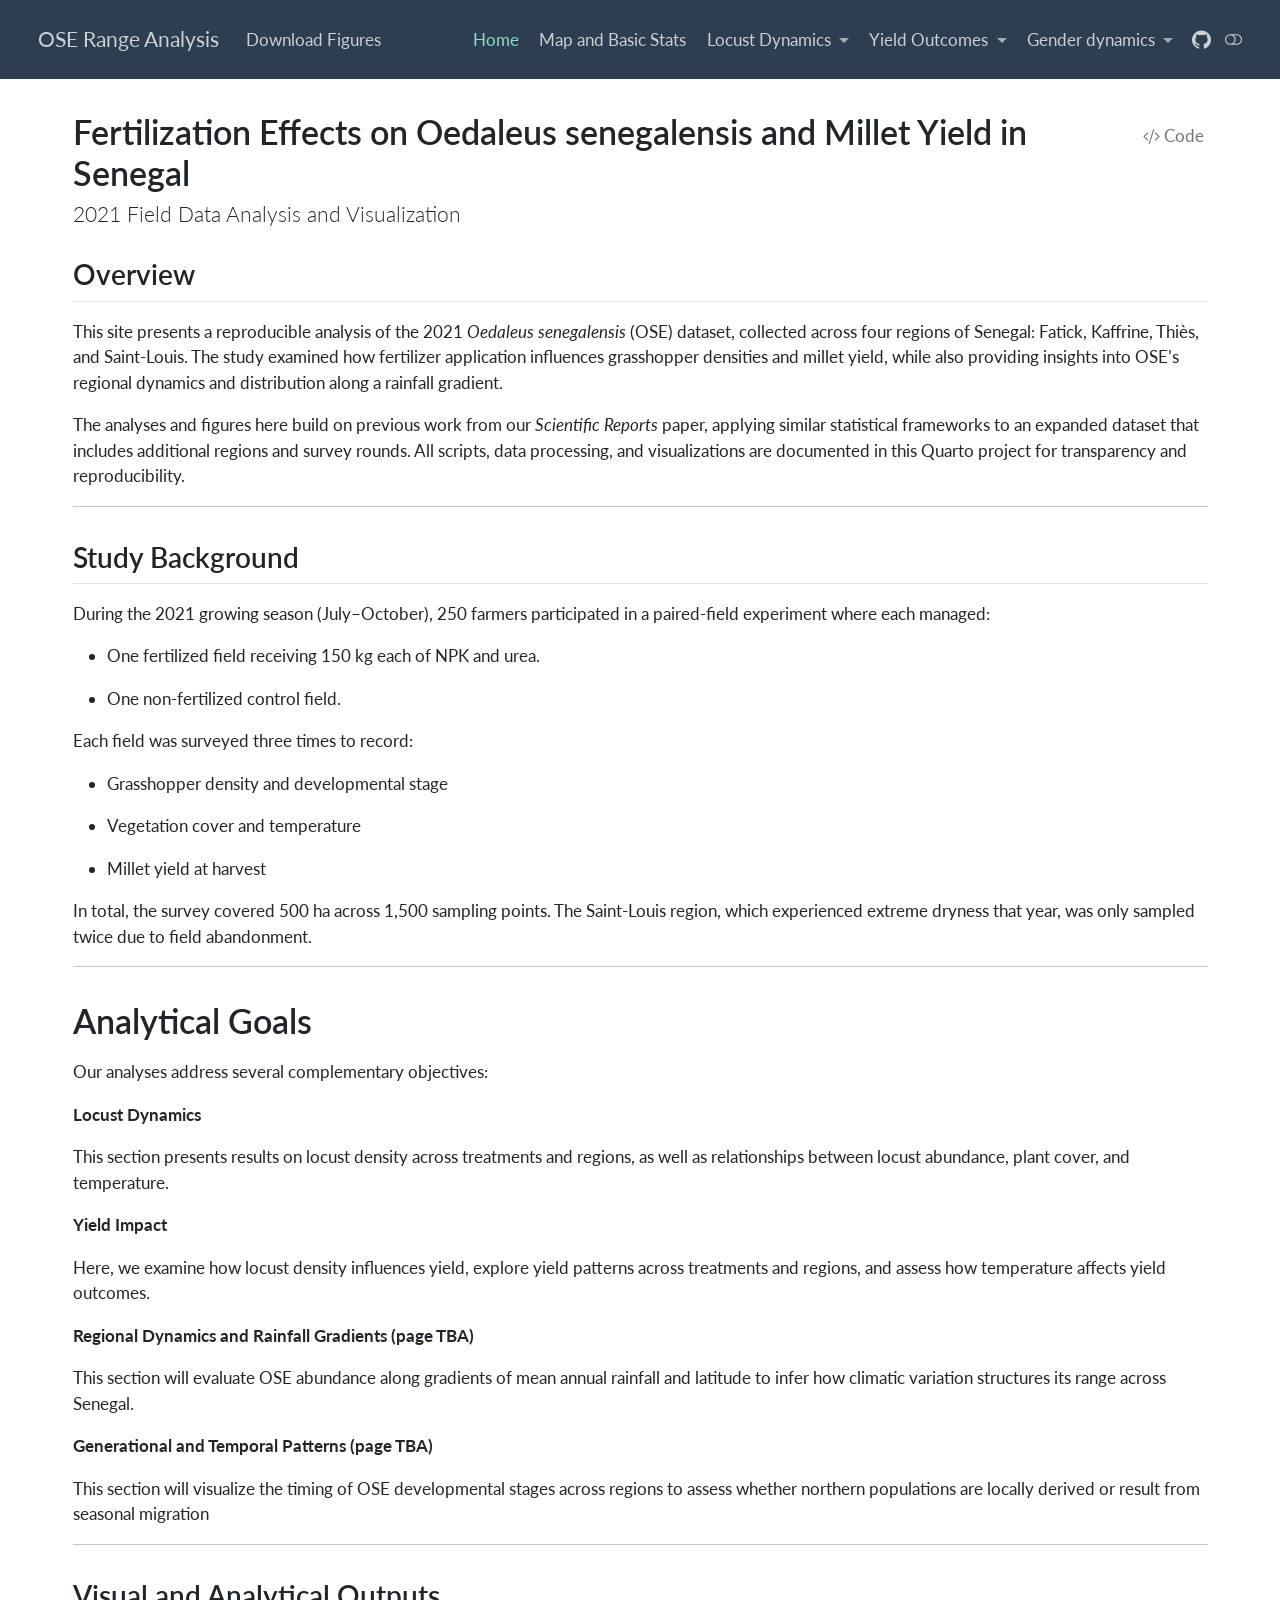
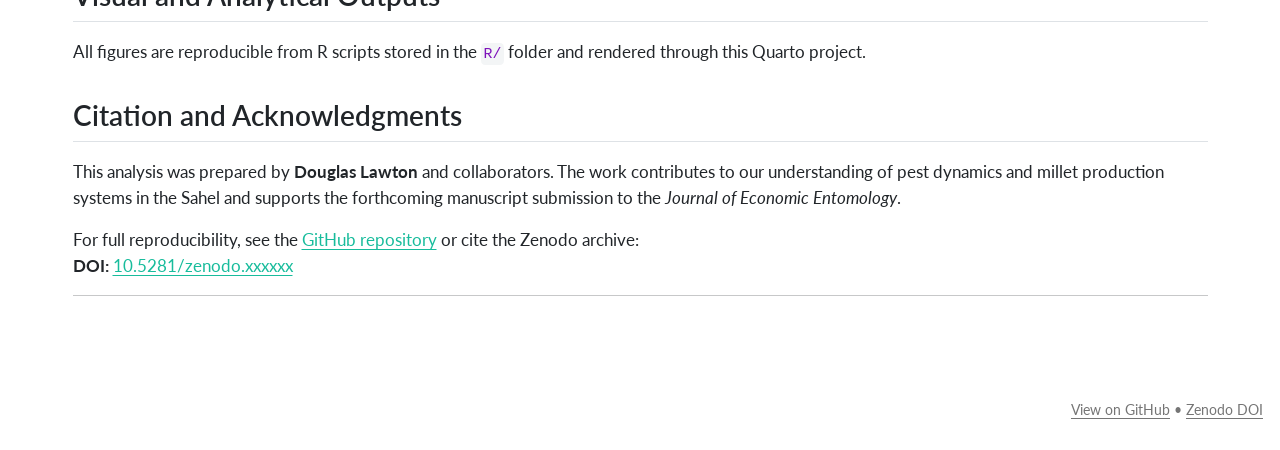
==== R/index.html @ d1278b85 "deploy: 213a99d88b3491e538c071f928f97bddb641ab3e" ====
<!DOCTYPE html>
<html xmlns="http://www.w3.org/1999/xhtml" lang="en" xml:lang="en"><head>

<meta charset="utf-8">
<meta name="generator" content="quarto-1.8.26">

<meta name="viewport" content="width=device-width, initial-scale=1.0, user-scalable=yes">


<title>Fertilization Effects on Oedaleus senegalensis and Millet Yield in Senegal – OSE Range Analysis</title>
<style>
code{white-space: pre-wrap;}
span.smallcaps{font-variant: small-caps;}
div.columns{display: flex; gap: min(4vw, 1.5em);}
div.column{flex: auto; overflow-x: auto;}
div.hanging-indent{margin-left: 1.5em; text-indent: -1.5em;}
ul.task-list{list-style: none;}
ul.task-list li input[type="checkbox"] {
  width: 0.8em;
  margin: 0 0.8em 0.2em -1em; /* quarto-specific, see https://github.com/quarto-dev/quarto-cli/issues/4556 */ 
  vertical-align: middle;
}
/* CSS for syntax highlighting */
html { -webkit-text-size-adjust: 100%; }
pre > code.sourceCode { white-space: pre; position: relative; }
pre > code.sourceCode > span { display: inline-block; line-height: 1.25; }
pre > code.sourceCode > span:empty { height: 1.2em; }
.sourceCode { overflow: visible; }
code.sourceCode > span { color: inherit; text-decoration: inherit; }
div.sourceCode { margin: 1em 0; }
pre.sourceCode { margin: 0; }
@media screen {
div.sourceCode { overflow: auto; }
}
@media print {
pre > code.sourceCode { white-space: pre-wrap; }
pre > code.sourceCode > span { text-indent: -5em; padding-left: 5em; }
}
pre.numberSource code
  { counter-reset: source-line 0; }
pre.numberSource code > span
  { position: relative; left: -4em; counter-increment: source-line; }
pre.numberSource code > span > a:first-child::before
  { content: counter(source-line);
    position: relative; left: -1em; text-align: right; vertical-align: baseline;
    border: none; display: inline-block;
    -webkit-touch-callout: none; -webkit-user-select: none;
    -khtml-user-select: none; -moz-user-select: none;
    -ms-user-select: none; user-select: none;
    padding: 0 4px; width: 4em;
  }
pre.numberSource { margin-left: 3em;  padding-left: 4px; }
div.sourceCode
  {   }
@media screen {
pre > code.sourceCode > span > a:first-child::before { text-decoration: underline; }
}
</style>


<script src="../site_libs/quarto-nav/quarto-nav.js"></script>
<script src="../site_libs/quarto-nav/headroom.min.js"></script>
<script src="../site_libs/clipboard/clipboard.min.js"></script>
<script src="../site_libs/quarto-search/autocomplete.umd.js"></script>
<script src="../site_libs/quarto-search/fuse.min.js"></script>
<script src="../site_libs/quarto-search/quarto-search.js"></script>
<meta name="quarto:offset" content="../">
<script src="../site_libs/quarto-html/quarto.js" type="module"></script>
<script src="../site_libs/quarto-html/tabsets/tabsets.js" type="module"></script>
<script src="../site_libs/quarto-html/axe/axe-check.js" type="module"></script>
<script src="../site_libs/quarto-html/popper.min.js"></script>
<script src="../site_libs/quarto-html/tippy.umd.min.js"></script>
<script src="../site_libs/quarto-html/anchor.min.js"></script>
<link href="../site_libs/quarto-html/tippy.css" rel="stylesheet">
<link href="../site_libs/quarto-html/quarto-syntax-highlighting-587c61ba64f3a5504c4d52d930310e48.css" rel="stylesheet" class="quarto-color-scheme" id="quarto-text-highlighting-styles">
<link href="../site_libs/quarto-html/quarto-syntax-highlighting-dark-b758ccaa5987ceb1b75504551e579abf.css" rel="stylesheet" class="quarto-color-scheme quarto-color-alternate" id="quarto-text-highlighting-styles">
<link href="../site_libs/quarto-html/quarto-syntax-highlighting-587c61ba64f3a5504c4d52d930310e48.css" rel="stylesheet" class="quarto-color-scheme-extra" id="quarto-text-highlighting-styles">
<script src="../site_libs/bootstrap/bootstrap.min.js"></script>
<link href="../site_libs/bootstrap/bootstrap-icons.css" rel="stylesheet">
<link href="../site_libs/bootstrap/bootstrap-17d01b5babc88cbee53e37b4dd766b3a.min.css" rel="stylesheet" append-hash="true" class="quarto-color-scheme" id="quarto-bootstrap" data-mode="light">
<link href="../site_libs/bootstrap/bootstrap-dark-7f54657f98cfd61baa5fc740dde4b5a5.min.css" rel="stylesheet" append-hash="true" class="quarto-color-scheme quarto-color-alternate" id="quarto-bootstrap" data-mode="dark">
<link href="../site_libs/bootstrap/bootstrap-17d01b5babc88cbee53e37b4dd766b3a.min.css" rel="stylesheet" append-hash="true" class="quarto-color-scheme-extra" id="quarto-bootstrap" data-mode="light">
<script id="quarto-search-options" type="application/json">{
  "location": "navbar",
  "copy-button": false,
  "collapse-after": 3,
  "panel-placement": "end",
  "type": "overlay",
  "limit": 50,
  "keyboard-shortcut": [
    "f",
    "/",
    "s"
  ],
  "show-item-context": false,
  "language": {
    "search-no-results-text": "No results",
    "search-matching-documents-text": "matching documents",
    "search-copy-link-title": "Copy link to search",
    "search-hide-matches-text": "Hide additional matches",
    "search-more-match-text": "more match in this document",
    "search-more-matches-text": "more matches in this document",
    "search-clear-button-title": "Clear",
    "search-text-placeholder": "",
    "search-detached-cancel-button-title": "Cancel",
    "search-submit-button-title": "Submit",
    "search-label": "Search"
  }
}</script>
<style>html{ scroll-behavior: smooth; }</style>


</head>

<body class="nav-fixed quarto-light"><script id="quarto-html-before-body" type="application/javascript">
    const toggleBodyColorMode = (bsSheetEl) => {
      const mode = bsSheetEl.getAttribute("data-mode");
      const bodyEl = window.document.querySelector("body");
      if (mode === "dark") {
        bodyEl.classList.add("quarto-dark");
        bodyEl.classList.remove("quarto-light");
      } else {
        bodyEl.classList.add("quarto-light");
        bodyEl.classList.remove("quarto-dark");
      }
    }
    const toggleBodyColorPrimary = () => {
      const bsSheetEl = window.document.querySelector("link#quarto-bootstrap:not([rel=disabled-stylesheet])");
      if (bsSheetEl) {
        toggleBodyColorMode(bsSheetEl);
      }
    }
    const setColorSchemeToggle = (alternate) => {
      const toggles = window.document.querySelectorAll('.quarto-color-scheme-toggle');
      for (let i=0; i < toggles.length; i++) {
        const toggle = toggles[i];
        if (toggle) {
          if (alternate) {
            toggle.classList.add("alternate");
          } else {
            toggle.classList.remove("alternate");
          }
        }
      }
    };
    const toggleColorMode = (alternate) => {
      // Switch the stylesheets
      const primaryStylesheets = window.document.querySelectorAll('link.quarto-color-scheme:not(.quarto-color-alternate)');
      const alternateStylesheets = window.document.querySelectorAll('link.quarto-color-scheme.quarto-color-alternate');
      manageTransitions('#quarto-margin-sidebar .nav-link', false);
      if (alternate) {
        // note: dark is layered on light, we don't disable primary!
        enableStylesheet(alternateStylesheets);
        for (const sheetNode of alternateStylesheets) {
          if (sheetNode.id === "quarto-bootstrap") {
            toggleBodyColorMode(sheetNode);
          }
        }
      } else {
        disableStylesheet(alternateStylesheets);
        enableStylesheet(primaryStylesheets)
        toggleBodyColorPrimary();
      }
      manageTransitions('#quarto-margin-sidebar .nav-link', true);
      // Switch the toggles
      setColorSchemeToggle(alternate)
      // Hack to workaround the fact that safari doesn't
      // properly recolor the scrollbar when toggling (#1455)
      if (navigator.userAgent.indexOf('Safari') > 0 && navigator.userAgent.indexOf('Chrome') == -1) {
        manageTransitions("body", false);
        window.scrollTo(0, 1);
        setTimeout(() => {
          window.scrollTo(0, 0);
          manageTransitions("body", true);
        }, 40);
      }
    }
    const disableStylesheet = (stylesheets) => {
      for (let i=0; i < stylesheets.length; i++) {
        const stylesheet = stylesheets[i];
        stylesheet.rel = 'disabled-stylesheet';
      }
    }
    const enableStylesheet = (stylesheets) => {
      for (let i=0; i < stylesheets.length; i++) {
        const stylesheet = stylesheets[i];
        if(stylesheet.rel !== 'stylesheet') { // for Chrome, which will still FOUC without this check
          stylesheet.rel = 'stylesheet';
        }
      }
    }
    const manageTransitions = (selector, allowTransitions) => {
      const els = window.document.querySelectorAll(selector);
      for (let i=0; i < els.length; i++) {
        const el = els[i];
        if (allowTransitions) {
          el.classList.remove('notransition');
        } else {
          el.classList.add('notransition');
        }
      }
    }
    const isFileUrl = () => {
      return window.location.protocol === 'file:';
    }
    const hasAlternateSentinel = () => {
      let styleSentinel = getColorSchemeSentinel();
      if (styleSentinel !== null) {
        return styleSentinel === "alternate";
      } else {
        return false;
      }
    }
    const setStyleSentinel = (alternate) => {
      const value = alternate ? "alternate" : "default";
      if (!isFileUrl()) {
        window.localStorage.setItem("quarto-color-scheme", value);
      } else {
        localAlternateSentinel = value;
      }
    }
    const getColorSchemeSentinel = () => {
      if (!isFileUrl()) {
        const storageValue = window.localStorage.getItem("quarto-color-scheme");
        return storageValue != null ? storageValue : localAlternateSentinel;
      } else {
        return localAlternateSentinel;
      }
    }
    const toggleGiscusIfUsed = (isAlternate, darkModeDefault) => {
      const baseTheme = document.querySelector('#giscus-base-theme')?.value ?? 'light';
      const alternateTheme = document.querySelector('#giscus-alt-theme')?.value ?? 'dark';
      let newTheme = '';
      if(authorPrefersDark) {
        newTheme = isAlternate ? baseTheme : alternateTheme;
      } else {
        newTheme = isAlternate ? alternateTheme : baseTheme;
      }
      const changeGiscusTheme = () => {
        // From: https://github.com/giscus/giscus/issues/336
        const sendMessage = (message) => {
          const iframe = document.querySelector('iframe.giscus-frame');
          if (!iframe) return;
          iframe.contentWindow.postMessage({ giscus: message }, 'https://giscus.app');
        }
        sendMessage({
          setConfig: {
            theme: newTheme
          }
        });
      }
      const isGiscussLoaded = window.document.querySelector('iframe.giscus-frame') !== null;
      if (isGiscussLoaded) {
        changeGiscusTheme();
      }
    };
    const authorPrefersDark = false;
    const darkModeDefault = authorPrefersDark;
      document.querySelector('link#quarto-text-highlighting-styles.quarto-color-scheme-extra').rel = 'disabled-stylesheet';
      document.querySelector('link#quarto-bootstrap.quarto-color-scheme-extra').rel = 'disabled-stylesheet';
    let localAlternateSentinel = darkModeDefault ? 'alternate' : 'default';
    // Dark / light mode switch
    window.quartoToggleColorScheme = () => {
      // Read the current dark / light value
      let toAlternate = !hasAlternateSentinel();
      toggleColorMode(toAlternate);
      setStyleSentinel(toAlternate);
      toggleGiscusIfUsed(toAlternate, darkModeDefault);
      window.dispatchEvent(new Event('resize'));
    };
    // Switch to dark mode if need be
    if (hasAlternateSentinel()) {
      toggleColorMode(true);
    } else {
      toggleColorMode(false);
    }
  </script>

<div id="quarto-search-results"></div>
  <header id="quarto-header" class="headroom fixed-top">
    <nav class="navbar navbar-expand-lg " data-bs-theme="dark">
      <div class="navbar-container container-fluid">
      <div class="navbar-brand-container mx-auto">
    <a href="../index.html" class="navbar-brand navbar-brand-logo">
    <img src="../outputs/figures/gli_logo.jpg" alt="" class="navbar-logo light-content">
    <img src="../outputs/figures/gli_logo.jpg" alt="" class="navbar-logo dark-content">
    </a>
    <a class="navbar-brand" href="../index.html">
    <span class="navbar-title">OSE Range Analysis</span>
    </a>
  </div>
            <div id="quarto-search" class="" title="Search"></div>
          <button class="navbar-toggler" type="button" data-bs-toggle="collapse" data-bs-target="#navbarCollapse" aria-controls="navbarCollapse" role="menu" aria-expanded="false" aria-label="Toggle navigation" onclick="if (window.quartoToggleHeadroom) { window.quartoToggleHeadroom(); }">
  <span class="navbar-toggler-icon"></span>
</button>
          <div class="collapse navbar-collapse" id="navbarCollapse">
            <ul class="navbar-nav navbar-nav-scroll me-auto">
  <li class="nav-item">
    <a class="nav-link" href="../outputs/figures/all_figures.zip"> 
<span class="menu-text">Download Figures</span></a>
  </li>  
</ul>
            <ul class="navbar-nav navbar-nav-scroll ms-auto">
  <li class="nav-item">
    <a class="nav-link active" href="../R/index.html" aria-current="page"> 
<span class="menu-text">Home</span></a>
  </li>  
  <li class="nav-item">
    <a class="nav-link" href="../R/analysis/basic_stats.html"> 
<span class="menu-text">Map and Basic Stats</span></a>
  </li>  
  <li class="nav-item dropdown ">
    <a class="nav-link dropdown-toggle" href="#" id="nav-menu-locust-dynamics" role="link" data-bs-toggle="dropdown" aria-expanded="false">
 <span class="menu-text">Locust Dynamics</span>
    </a>
    <ul class="dropdown-menu dropdown-menu-end" aria-labelledby="nav-menu-locust-dynamics">    
        <li>
    <a class="dropdown-item" href="../R/analysis/locust_damage_treatment_region.html">
 <span class="dropdown-text">Damage × Treatment / Region</span></a>
  </li>  
        <li>
    <a class="dropdown-item" href="../R/analysis/locust_density_treatment_region.html">
 <span class="dropdown-text">Density × Treatment / Region</span></a>
  </li>  
        <li>
    <a class="dropdown-item" href="../R/analysis/locust_density_ground_cover.html">
 <span class="dropdown-text">Locust × Ground Cover</span></a>
  </li>  
        <li>
    <a class="dropdown-item" href="../R/analysis/locust_density_temperature.html">
 <span class="dropdown-text">Locust × Temperature</span></a>
  </li>  
    </ul>
  </li>
  <li class="nav-item dropdown ">
    <a class="nav-link dropdown-toggle" href="#" id="nav-menu-yield-outcomes" role="link" data-bs-toggle="dropdown" aria-expanded="false">
 <span class="menu-text">Yield Outcomes</span>
    </a>
    <ul class="dropdown-menu dropdown-menu-end" aria-labelledby="nav-menu-yield-outcomes">    
        <li>
    <a class="dropdown-item" href="../R/analysis/yield_locust.html">
 <span class="dropdown-text">Yield × Locust Density</span></a>
  </li>  
        <li>
    <a class="dropdown-item" href="../R/analysis/yield_treatment_region.html">
 <span class="dropdown-text">Yield × Fertilizer / Region</span></a>
  </li>  
        <li>
    <a class="dropdown-item" href="../R/analysis/yield_environment.html">
 <span class="dropdown-text">Yield × Temperature</span></a>
  </li>  
    </ul>
  </li>
  <li class="nav-item dropdown ">
    <a class="nav-link dropdown-toggle" href="#" id="nav-menu-gender-dynamics" role="link" data-bs-toggle="dropdown" aria-expanded="false">
 <span class="menu-text">Gender dynamics</span>
    </a>
    <ul class="dropdown-menu dropdown-menu-end" aria-labelledby="nav-menu-gender-dynamics">    
        <li>
    <a class="dropdown-item" href="../R/analysis/farmer_gender_analysis.html">
 <span class="dropdown-text">gender dynamics</span></a>
  </li>  
    </ul>
  </li>
  <li class="nav-item compact">
    <a class="nav-link" href="https://github.com/ddlawton/OSE-Range-Analysis"> <i class="bi bi-github" role="img">
</i> 
<span class="menu-text"></span></a>
  </li>  
</ul>
          </div> <!-- /navcollapse -->
            <div class="quarto-navbar-tools">
  <a href="" class="quarto-color-scheme-toggle quarto-navigation-tool  px-1" onclick="window.quartoToggleColorScheme(); return false;" title="Toggle dark mode"><i class="bi"></i></a>
</div>
      </div> <!-- /container-fluid -->
    </nav>
</header>
<!-- content -->
<div id="quarto-content" class="quarto-container page-columns page-rows-contents page-layout-full page-navbar">
<!-- sidebar -->
<!-- margin-sidebar -->
    
<!-- main -->
<main class="content column-page" id="quarto-document-content">


<header id="title-block-header" class="quarto-title-block default">
<div class="quarto-title">
<div class="quarto-title-block"><div><h1 class="title">Fertilization Effects on Oedaleus senegalensis and Millet Yield in Senegal</h1><button type="button" class="btn code-tools-button" id="quarto-code-tools-source"><i class="bi"></i> Code</button></div></div>
<p class="subtitle lead">2021 Field Data Analysis and Visualization</p>
</div>



<div class="quarto-title-meta column-page">

    
  
    
  </div>
  


</header>


<section id="overview" class="level2">
<h2 class="anchored" data-anchor-id="overview">Overview</h2>
<p>This site presents a reproducible analysis of the 2021 <em>Oedaleus senegalensis</em> (OSE) dataset, collected across four regions of Senegal: Fatick, Kaffrine, Thiès, and Saint-Louis. The study examined how fertilizer application influences grasshopper densities and millet yield, while also providing insights into OSE’s regional dynamics and distribution along a rainfall gradient.</p>
<p>The analyses and figures here build on previous work from our <em>Scientific Reports</em> paper, applying similar statistical frameworks to an expanded dataset that includes additional regions and survey rounds. All scripts, data processing, and visualizations are documented in this Quarto project for transparency and reproducibility.</p>
<hr>
</section>
<section id="study-background" class="level2">
<h2 class="anchored" data-anchor-id="study-background">Study Background</h2>
<p>During the 2021 growing season (July–October), 250 farmers participated in a paired-field experiment where each managed:</p>
<ul>
<li><p>One fertilized field receiving 150 kg each of NPK and urea.</p></li>
<li><p>One non-fertilized control field.</p></li>
</ul>
<p>Each field was surveyed three times to record:</p>
<ul>
<li><p>Grasshopper density and developmental stage</p></li>
<li><p>Vegetation cover and temperature</p></li>
<li><p>Millet yield at harvest</p></li>
</ul>
<p>In total, the survey covered 500 ha across 1,500 sampling points. The Saint-Louis region, which experienced extreme dryness that year, was only sampled twice due to field abandonment.</p>
<hr>
</section>
<section id="analytical-goals" class="level1">
<h1>Analytical Goals</h1>
<p>Our analyses address several complementary objectives:</p>
<p><strong>Locust Dynamics</strong></p>
<p>This section presents results on locust density across treatments and regions, as well as relationships between locust abundance, plant cover, and temperature.</p>
<p><strong>Yield Impact</strong></p>
<p>Here, we examine how locust density influences yield, explore yield patterns across treatments and regions, and assess how temperature affects yield outcomes.</p>
<p><strong>Regional Dynamics and Rainfall Gradients (page TBA)</strong></p>
<p>This section will evaluate OSE abundance along gradients of mean annual rainfall and latitude to infer how climatic variation structures its range across Senegal.</p>
<p><strong>Generational and Temporal Patterns (page TBA)</strong></p>
<p>This section will visualize the timing of OSE developmental stages across regions to assess whether northern populations are locally derived or result from seasonal migration</p>
<hr>
<section id="visual-and-analytical-outputs" class="level2">
<h2 class="anchored" data-anchor-id="visual-and-analytical-outputs">Visual and Analytical Outputs</h2>
<p>All figures are reproducible from R scripts stored in the <code>R/</code> folder and rendered through this Quarto project.</p>
</section>
<section id="citation-and-acknowledgments" class="level2">
<h2 class="anchored" data-anchor-id="citation-and-acknowledgments">Citation and Acknowledgments</h2>
<p>This analysis was prepared by <strong>Douglas Lawton</strong> and collaborators. The work contributes to our understanding of pest dynamics and millet production systems in the Sahel and supports the forthcoming manuscript submission to the <em>Journal of Economic Entomology</em>.</p>
<p>For full reproducibility, see the <a href="https://github.com/ddlawton/OSE-Range-Analysis">GitHub repository</a> or cite the Zenodo archive:<br>
<strong>DOI:</strong> <a href="https://doi.org/10.5281/zenodo.xxxxxx">10.5281/zenodo.xxxxxx</a></p>
<hr>


<!-- -->

</section>
</section>

</main> <!-- /main -->
<script id="quarto-html-after-body" type="application/javascript">
  window.document.addEventListener("DOMContentLoaded", function (event) {
    // Ensure there is a toggle, if there isn't float one in the top right
    if (window.document.querySelector('.quarto-color-scheme-toggle') === null) {
      const a = window.document.createElement('a');
      a.classList.add('top-right');
      a.classList.add('quarto-color-scheme-toggle');
      a.href = "";
      a.onclick = function() { try { window.quartoToggleColorScheme(); } catch {} return false; };
      const i = window.document.createElement("i");
      i.classList.add('bi');
      a.appendChild(i);
      window.document.body.appendChild(a);
    }
    setColorSchemeToggle(hasAlternateSentinel())
    const icon = "";
    const anchorJS = new window.AnchorJS();
    anchorJS.options = {
      placement: 'right',
      icon: icon
    };
    anchorJS.add('.anchored');
    const isCodeAnnotation = (el) => {
      for (const clz of el.classList) {
        if (clz.startsWith('code-annotation-')) {                     
          return true;
        }
      }
      return false;
    }
    const onCopySuccess = function(e) {
      // button target
      const button = e.trigger;
      // don't keep focus
      button.blur();
      // flash "checked"
      button.classList.add('code-copy-button-checked');
      var currentTitle = button.getAttribute("title");
      button.setAttribute("title", "Copied!");
      let tooltip;
      if (window.bootstrap) {
        button.setAttribute("data-bs-toggle", "tooltip");
        button.setAttribute("data-bs-placement", "left");
        button.setAttribute("data-bs-title", "Copied!");
        tooltip = new bootstrap.Tooltip(button, 
          { trigger: "manual", 
            customClass: "code-copy-button-tooltip",
            offset: [0, -8]});
        tooltip.show();    
      }
      setTimeout(function() {
        if (tooltip) {
          tooltip.hide();
          button.removeAttribute("data-bs-title");
          button.removeAttribute("data-bs-toggle");
          button.removeAttribute("data-bs-placement");
        }
        button.setAttribute("title", currentTitle);
        button.classList.remove('code-copy-button-checked');
      }, 1000);
      // clear code selection
      e.clearSelection();
    }
    const getTextToCopy = function(trigger) {
      const outerScaffold = trigger.parentElement.cloneNode(true);
      const codeEl = outerScaffold.querySelector('code');
      for (const childEl of codeEl.children) {
        if (isCodeAnnotation(childEl)) {
          childEl.remove();
        }
      }
      return codeEl.innerText;
    }
    const clipboard = new window.ClipboardJS('.code-copy-button:not([data-in-quarto-modal])', {
      text: getTextToCopy
    });
    clipboard.on('success', onCopySuccess);
    if (window.document.getElementById('quarto-embedded-source-code-modal')) {
      const clipboardModal = new window.ClipboardJS('.code-copy-button[data-in-quarto-modal]', {
        text: getTextToCopy,
        container: window.document.getElementById('quarto-embedded-source-code-modal')
      });
      clipboardModal.on('success', onCopySuccess);
    }
    const viewSource = window.document.getElementById('quarto-view-source') ||
                       window.document.getElementById('quarto-code-tools-source');
    if (viewSource) {
      const sourceUrl = viewSource.getAttribute("data-quarto-source-url");
      viewSource.addEventListener("click", function(e) {
        if (sourceUrl) {
          // rstudio viewer pane
          if (/\bcapabilities=\b/.test(window.location)) {
            window.open(sourceUrl);
          } else {
            window.location.href = sourceUrl;
          }
        } else {
          const modal = new bootstrap.Modal(document.getElementById('quarto-embedded-source-code-modal'));
          modal.show();
        }
        return false;
      });
    }
    function toggleCodeHandler(show) {
      return function(e) {
        const detailsSrc = window.document.querySelectorAll(".cell > details > .sourceCode");
        for (let i=0; i<detailsSrc.length; i++) {
          const details = detailsSrc[i].parentElement;
          if (show) {
            details.open = true;
          } else {
            details.removeAttribute("open");
          }
        }
        const cellCodeDivs = window.document.querySelectorAll(".cell > .sourceCode");
        const fromCls = show ? "hidden" : "unhidden";
        const toCls = show ? "unhidden" : "hidden";
        for (let i=0; i<cellCodeDivs.length; i++) {
          const codeDiv = cellCodeDivs[i];
          if (codeDiv.classList.contains(fromCls)) {
            codeDiv.classList.remove(fromCls);
            codeDiv.classList.add(toCls);
          } 
        }
        return false;
      }
    }
    const hideAllCode = window.document.getElementById("quarto-hide-all-code");
    if (hideAllCode) {
      hideAllCode.addEventListener("click", toggleCodeHandler(false));
    }
    const showAllCode = window.document.getElementById("quarto-show-all-code");
    if (showAllCode) {
      showAllCode.addEventListener("click", toggleCodeHandler(true));
    }
      var localhostRegex = new RegExp(/^(?:http|https):\/\/localhost\:?[0-9]*\//);
      var mailtoRegex = new RegExp(/^mailto:/);
        var filterRegex = new RegExp("https:\/\/ddlawton\.github\.io\/OSE-Range-Analysis");
      var isInternal = (href) => {
          return filterRegex.test(href) || localhostRegex.test(href) || mailtoRegex.test(href);
      }
      // Inspect non-navigation links and adorn them if external
     var links = window.document.querySelectorAll('a[href]:not(.nav-link):not(.navbar-brand):not(.toc-action):not(.sidebar-link):not(.sidebar-item-toggle):not(.pagination-link):not(.no-external):not([aria-hidden]):not(.dropdown-item):not(.quarto-navigation-tool):not(.about-link)');
      for (var i=0; i<links.length; i++) {
        const link = links[i];
        if (!isInternal(link.href)) {
          // undo the damage that might have been done by quarto-nav.js in the case of
          // links that we want to consider external
          if (link.dataset.originalHref !== undefined) {
            link.href = link.dataset.originalHref;
          }
        }
      }
    function tippyHover(el, contentFn, onTriggerFn, onUntriggerFn) {
      const config = {
        allowHTML: true,
        maxWidth: 500,
        delay: 100,
        arrow: false,
        appendTo: function(el) {
            return el.parentElement;
        },
        interactive: true,
        interactiveBorder: 10,
        theme: 'quarto',
        placement: 'bottom-start',
      };
      if (contentFn) {
        config.content = contentFn;
      }
      if (onTriggerFn) {
        config.onTrigger = onTriggerFn;
      }
      if (onUntriggerFn) {
        config.onUntrigger = onUntriggerFn;
      }
      window.tippy(el, config); 
    }
    const noterefs = window.document.querySelectorAll('a[role="doc-noteref"]');
    for (var i=0; i<noterefs.length; i++) {
      const ref = noterefs[i];
      tippyHover(ref, function() {
        // use id or data attribute instead here
        let href = ref.getAttribute('data-footnote-href') || ref.getAttribute('href');
        try { href = new URL(href).hash; } catch {}
        const id = href.replace(/^#\/?/, "");
        const note = window.document.getElementById(id);
        if (note) {
          return note.innerHTML;
        } else {
          return "";
        }
      });
    }
    const xrefs = window.document.querySelectorAll('a.quarto-xref');
    const processXRef = (id, note) => {
      // Strip column container classes
      const stripColumnClz = (el) => {
        el.classList.remove("page-full", "page-columns");
        if (el.children) {
          for (const child of el.children) {
            stripColumnClz(child);
          }
        }
      }
      stripColumnClz(note)
      if (id === null || id.startsWith('sec-')) {
        // Special case sections, only their first couple elements
        const container = document.createElement("div");
        if (note.children && note.children.length > 2) {
          container.appendChild(note.children[0].cloneNode(true));
          for (let i = 1; i < note.children.length; i++) {
            const child = note.children[i];
            if (child.tagName === "P" && child.innerText === "") {
              continue;
            } else {
              container.appendChild(child.cloneNode(true));
              break;
            }
          }
          if (window.Quarto?.typesetMath) {
            window.Quarto.typesetMath(container);
          }
          return container.innerHTML
        } else {
          if (window.Quarto?.typesetMath) {
            window.Quarto.typesetMath(note);
          }
          return note.innerHTML;
        }
      } else {
        // Remove any anchor links if they are present
        const anchorLink = note.querySelector('a.anchorjs-link');
        if (anchorLink) {
          anchorLink.remove();
        }
        if (window.Quarto?.typesetMath) {
          window.Quarto.typesetMath(note);
        }
        if (note.classList.contains("callout")) {
          return note.outerHTML;
        } else {
          return note.innerHTML;
        }
      }
    }
    for (var i=0; i<xrefs.length; i++) {
      const xref = xrefs[i];
      tippyHover(xref, undefined, function(instance) {
        instance.disable();
        let url = xref.getAttribute('href');
        let hash = undefined; 
        if (url.startsWith('#')) {
          hash = url;
        } else {
          try { hash = new URL(url).hash; } catch {}
        }
        if (hash) {
          const id = hash.replace(/^#\/?/, "");
          const note = window.document.getElementById(id);
          if (note !== null) {
            try {
              const html = processXRef(id, note.cloneNode(true));
              instance.setContent(html);
            } finally {
              instance.enable();
              instance.show();
            }
          } else {
            // See if we can fetch this
            fetch(url.split('#')[0])
            .then(res => res.text())
            .then(html => {
              const parser = new DOMParser();
              const htmlDoc = parser.parseFromString(html, "text/html");
              const note = htmlDoc.getElementById(id);
              if (note !== null) {
                const html = processXRef(id, note);
                instance.setContent(html);
              } 
            }).finally(() => {
              instance.enable();
              instance.show();
            });
          }
        } else {
          // See if we can fetch a full url (with no hash to target)
          // This is a special case and we should probably do some content thinning / targeting
          fetch(url)
          .then(res => res.text())
          .then(html => {
            const parser = new DOMParser();
            const htmlDoc = parser.parseFromString(html, "text/html");
            const note = htmlDoc.querySelector('main.content');
            if (note !== null) {
              // This should only happen for chapter cross references
              // (since there is no id in the URL)
              // remove the first header
              if (note.children.length > 0 && note.children[0].tagName === "HEADER") {
                note.children[0].remove();
              }
              const html = processXRef(null, note);
              instance.setContent(html);
            } 
          }).finally(() => {
            instance.enable();
            instance.show();
          });
        }
      }, function(instance) {
      });
    }
        let selectedAnnoteEl;
        const selectorForAnnotation = ( cell, annotation) => {
          let cellAttr = 'data-code-cell="' + cell + '"';
          let lineAttr = 'data-code-annotation="' +  annotation + '"';
          const selector = 'span[' + cellAttr + '][' + lineAttr + ']';
          return selector;
        }
        const selectCodeLines = (annoteEl) => {
          const doc = window.document;
          const targetCell = annoteEl.getAttribute("data-target-cell");
          const targetAnnotation = annoteEl.getAttribute("data-target-annotation");
          const annoteSpan = window.document.querySelector(selectorForAnnotation(targetCell, targetAnnotation));
          const lines = annoteSpan.getAttribute("data-code-lines").split(",");
          const lineIds = lines.map((line) => {
            return targetCell + "-" + line;
          })
          let top = null;
          let height = null;
          let parent = null;
          if (lineIds.length > 0) {
              //compute the position of the single el (top and bottom and make a div)
              const el = window.document.getElementById(lineIds[0]);
              top = el.offsetTop;
              height = el.offsetHeight;
              parent = el.parentElement.parentElement;
            if (lineIds.length > 1) {
              const lastEl = window.document.getElementById(lineIds[lineIds.length - 1]);
              const bottom = lastEl.offsetTop + lastEl.offsetHeight;
              height = bottom - top;
            }
            if (top !== null && height !== null && parent !== null) {
              // cook up a div (if necessary) and position it 
              let div = window.document.getElementById("code-annotation-line-highlight");
              if (div === null) {
                div = window.document.createElement("div");
                div.setAttribute("id", "code-annotation-line-highlight");
                div.style.position = 'absolute';
                parent.appendChild(div);
              }
              div.style.top = top - 2 + "px";
              div.style.height = height + 4 + "px";
              div.style.left = 0;
              let gutterDiv = window.document.getElementById("code-annotation-line-highlight-gutter");
              if (gutterDiv === null) {
                gutterDiv = window.document.createElement("div");
                gutterDiv.setAttribute("id", "code-annotation-line-highlight-gutter");
                gutterDiv.style.position = 'absolute';
                const codeCell = window.document.getElementById(targetCell);
                const gutter = codeCell.querySelector('.code-annotation-gutter');
                gutter.appendChild(gutterDiv);
              }
              gutterDiv.style.top = top - 2 + "px";
              gutterDiv.style.height = height + 4 + "px";
            }
            selectedAnnoteEl = annoteEl;
          }
        };
        const unselectCodeLines = () => {
          const elementsIds = ["code-annotation-line-highlight", "code-annotation-line-highlight-gutter"];
          elementsIds.forEach((elId) => {
            const div = window.document.getElementById(elId);
            if (div) {
              div.remove();
            }
          });
          selectedAnnoteEl = undefined;
        };
          // Handle positioning of the toggle
      window.addEventListener(
        "resize",
        throttle(() => {
          elRect = undefined;
          if (selectedAnnoteEl) {
            selectCodeLines(selectedAnnoteEl);
          }
        }, 10)
      );
      function throttle(fn, ms) {
      let throttle = false;
      let timer;
        return (...args) => {
          if(!throttle) { // first call gets through
              fn.apply(this, args);
              throttle = true;
          } else { // all the others get throttled
              if(timer) clearTimeout(timer); // cancel #2
              timer = setTimeout(() => {
                fn.apply(this, args);
                timer = throttle = false;
              }, ms);
          }
        };
      }
        // Attach click handler to the DT
        const annoteDls = window.document.querySelectorAll('dt[data-target-cell]');
        for (const annoteDlNode of annoteDls) {
          annoteDlNode.addEventListener('click', (event) => {
            const clickedEl = event.target;
            if (clickedEl !== selectedAnnoteEl) {
              unselectCodeLines();
              const activeEl = window.document.querySelector('dt[data-target-cell].code-annotation-active');
              if (activeEl) {
                activeEl.classList.remove('code-annotation-active');
              }
              selectCodeLines(clickedEl);
              clickedEl.classList.add('code-annotation-active');
            } else {
              // Unselect the line
              unselectCodeLines();
              clickedEl.classList.remove('code-annotation-active');
            }
          });
        }
    const findCites = (el) => {
      const parentEl = el.parentElement;
      if (parentEl) {
        const cites = parentEl.dataset.cites;
        if (cites) {
          return {
            el,
            cites: cites.split(' ')
          };
        } else {
          return findCites(el.parentElement)
        }
      } else {
        return undefined;
      }
    };
    var bibliorefs = window.document.querySelectorAll('a[role="doc-biblioref"]');
    for (var i=0; i<bibliorefs.length; i++) {
      const ref = bibliorefs[i];
      const citeInfo = findCites(ref);
      if (citeInfo) {
        tippyHover(citeInfo.el, function() {
          var popup = window.document.createElement('div');
          citeInfo.cites.forEach(function(cite) {
            var citeDiv = window.document.createElement('div');
            citeDiv.classList.add('hanging-indent');
            citeDiv.classList.add('csl-entry');
            var biblioDiv = window.document.getElementById('ref-' + cite);
            if (biblioDiv) {
              citeDiv.innerHTML = biblioDiv.innerHTML;
            }
            popup.appendChild(citeDiv);
          });
          return popup.innerHTML;
        });
      }
    }
  });
  </script><div class="modal fade" id="quarto-embedded-source-code-modal" tabindex="-1" aria-labelledby="quarto-embedded-source-code-modal-label" aria-hidden="true"><div class="modal-dialog modal-dialog-scrollable"><div class="modal-content"><div class="modal-header"><h5 class="modal-title" id="quarto-embedded-source-code-modal-label">Source Code</h5><button class="btn-close" data-bs-dismiss="modal"></button></div><div class="modal-body"><div class="">
<div class="code-copy-outer-scaffold"><div class="sourceCode" id="cb1" data-shortcodes="false"><pre class="sourceCode markdown code-with-copy"><code class="sourceCode markdown"><span id="cb1-1"><a href="#cb1-1" aria-hidden="true" tabindex="-1"></a><span class="co">---</span></span>
<span id="cb1-2"><a href="#cb1-2" aria-hidden="true" tabindex="-1"></a><span class="an">title:</span><span class="co"> "Fertilization Effects on Oedaleus senegalensis and Millet Yield in Senegal"</span></span>
<span id="cb1-3"><a href="#cb1-3" aria-hidden="true" tabindex="-1"></a><span class="an">subtitle:</span><span class="co"> "2021 Field Data Analysis and Visualization"</span></span>
<span id="cb1-4"><a href="#cb1-4" aria-hidden="true" tabindex="-1"></a><span class="an">format:</span><span class="co"> html</span></span>
<span id="cb1-5"><a href="#cb1-5" aria-hidden="true" tabindex="-1"></a><span class="an">toc:</span><span class="co"> false</span></span>
<span id="cb1-6"><a href="#cb1-6" aria-hidden="true" tabindex="-1"></a><span class="co">---</span></span>
<span id="cb1-7"><a href="#cb1-7" aria-hidden="true" tabindex="-1"></a></span>
<span id="cb1-8"><a href="#cb1-8" aria-hidden="true" tabindex="-1"></a><span class="fu">## Overview</span></span>
<span id="cb1-9"><a href="#cb1-9" aria-hidden="true" tabindex="-1"></a></span>
<span id="cb1-10"><a href="#cb1-10" aria-hidden="true" tabindex="-1"></a>This site presents a reproducible analysis of the 2021 *Oedaleus senegalensis* (OSE) dataset, collected across four regions of Senegal: Fatick, Kaffrine, Thiès, and Saint-Louis. The study examined how fertilizer application influences grasshopper densities and millet yield, while also providing insights into OSE’s regional dynamics and distribution along a rainfall gradient.</span>
<span id="cb1-11"><a href="#cb1-11" aria-hidden="true" tabindex="-1"></a></span>
<span id="cb1-12"><a href="#cb1-12" aria-hidden="true" tabindex="-1"></a>The analyses and figures here build on previous work from our *Scientific Reports* paper, applying similar statistical frameworks to an expanded dataset that includes additional regions and survey rounds. All scripts, data processing, and visualizations are documented in this Quarto project for transparency and reproducibility.</span>
<span id="cb1-13"><a href="#cb1-13" aria-hidden="true" tabindex="-1"></a></span>
<span id="cb1-14"><a href="#cb1-14" aria-hidden="true" tabindex="-1"></a>------------------------------------------------------------------------</span>
<span id="cb1-15"><a href="#cb1-15" aria-hidden="true" tabindex="-1"></a></span>
<span id="cb1-16"><a href="#cb1-16" aria-hidden="true" tabindex="-1"></a><span class="fu">## Study Background</span></span>
<span id="cb1-17"><a href="#cb1-17" aria-hidden="true" tabindex="-1"></a></span>
<span id="cb1-18"><a href="#cb1-18" aria-hidden="true" tabindex="-1"></a>During the 2021 growing season (July–October), 250 farmers participated in a paired-field experiment where each managed:</span>
<span id="cb1-19"><a href="#cb1-19" aria-hidden="true" tabindex="-1"></a></span>
<span id="cb1-20"><a href="#cb1-20" aria-hidden="true" tabindex="-1"></a><span class="ss">-   </span>One fertilized field receiving 150 kg each of NPK and urea.</span>
<span id="cb1-21"><a href="#cb1-21" aria-hidden="true" tabindex="-1"></a></span>
<span id="cb1-22"><a href="#cb1-22" aria-hidden="true" tabindex="-1"></a><span class="ss">-   </span>One non-fertilized control field.</span>
<span id="cb1-23"><a href="#cb1-23" aria-hidden="true" tabindex="-1"></a></span>
<span id="cb1-24"><a href="#cb1-24" aria-hidden="true" tabindex="-1"></a>Each field was surveyed three times to record:</span>
<span id="cb1-25"><a href="#cb1-25" aria-hidden="true" tabindex="-1"></a></span>
<span id="cb1-26"><a href="#cb1-26" aria-hidden="true" tabindex="-1"></a><span class="ss">-   </span>Grasshopper density and developmental stage</span>
<span id="cb1-27"><a href="#cb1-27" aria-hidden="true" tabindex="-1"></a></span>
<span id="cb1-28"><a href="#cb1-28" aria-hidden="true" tabindex="-1"></a><span class="ss">-   </span>Vegetation cover and temperature</span>
<span id="cb1-29"><a href="#cb1-29" aria-hidden="true" tabindex="-1"></a></span>
<span id="cb1-30"><a href="#cb1-30" aria-hidden="true" tabindex="-1"></a><span class="ss">-   </span>Millet yield at harvest</span>
<span id="cb1-31"><a href="#cb1-31" aria-hidden="true" tabindex="-1"></a></span>
<span id="cb1-32"><a href="#cb1-32" aria-hidden="true" tabindex="-1"></a>In total, the survey covered 500 ha across 1,500 sampling points. The Saint-Louis region, which experienced extreme dryness that year, was only sampled twice due to field abandonment.</span>
<span id="cb1-33"><a href="#cb1-33" aria-hidden="true" tabindex="-1"></a></span>
<span id="cb1-34"><a href="#cb1-34" aria-hidden="true" tabindex="-1"></a>------------------------------------------------------------------------</span>
<span id="cb1-35"><a href="#cb1-35" aria-hidden="true" tabindex="-1"></a></span>
<span id="cb1-36"><a href="#cb1-36" aria-hidden="true" tabindex="-1"></a><span class="fu"># Analytical Goals</span></span>
<span id="cb1-37"><a href="#cb1-37" aria-hidden="true" tabindex="-1"></a></span>
<span id="cb1-38"><a href="#cb1-38" aria-hidden="true" tabindex="-1"></a>Our analyses address several complementary objectives:</span>
<span id="cb1-39"><a href="#cb1-39" aria-hidden="true" tabindex="-1"></a></span>
<span id="cb1-40"><a href="#cb1-40" aria-hidden="true" tabindex="-1"></a>**Locust Dynamics**</span>
<span id="cb1-41"><a href="#cb1-41" aria-hidden="true" tabindex="-1"></a></span>
<span id="cb1-42"><a href="#cb1-42" aria-hidden="true" tabindex="-1"></a>This section presents results on locust density across treatments and regions, as well as relationships between locust abundance, plant cover, and temperature.</span>
<span id="cb1-43"><a href="#cb1-43" aria-hidden="true" tabindex="-1"></a></span>
<span id="cb1-44"><a href="#cb1-44" aria-hidden="true" tabindex="-1"></a>**Yield Impact**</span>
<span id="cb1-45"><a href="#cb1-45" aria-hidden="true" tabindex="-1"></a></span>
<span id="cb1-46"><a href="#cb1-46" aria-hidden="true" tabindex="-1"></a>Here, we examine how locust density influences yield, explore yield patterns across treatments and regions, and assess how temperature affects yield outcomes.</span>
<span id="cb1-47"><a href="#cb1-47" aria-hidden="true" tabindex="-1"></a></span>
<span id="cb1-48"><a href="#cb1-48" aria-hidden="true" tabindex="-1"></a>**Regional Dynamics and Rainfall Gradients (page TBA)**</span>
<span id="cb1-49"><a href="#cb1-49" aria-hidden="true" tabindex="-1"></a></span>
<span id="cb1-50"><a href="#cb1-50" aria-hidden="true" tabindex="-1"></a>This section will evaluate OSE abundance along gradients of mean annual rainfall and latitude to infer how climatic variation structures its range across Senegal.</span>
<span id="cb1-51"><a href="#cb1-51" aria-hidden="true" tabindex="-1"></a></span>
<span id="cb1-52"><a href="#cb1-52" aria-hidden="true" tabindex="-1"></a>**Generational and Temporal Patterns (page TBA)**</span>
<span id="cb1-53"><a href="#cb1-53" aria-hidden="true" tabindex="-1"></a></span>
<span id="cb1-54"><a href="#cb1-54" aria-hidden="true" tabindex="-1"></a>This section will visualize the timing of OSE developmental stages across regions to assess whether northern populations are locally derived or result from seasonal migration</span>
<span id="cb1-55"><a href="#cb1-55" aria-hidden="true" tabindex="-1"></a></span>
<span id="cb1-56"><a href="#cb1-56" aria-hidden="true" tabindex="-1"></a>------------------------------------------------------------------------</span>
<span id="cb1-57"><a href="#cb1-57" aria-hidden="true" tabindex="-1"></a></span>
<span id="cb1-58"><a href="#cb1-58" aria-hidden="true" tabindex="-1"></a><span class="fu">## Visual and Analytical Outputs</span></span>
<span id="cb1-59"><a href="#cb1-59" aria-hidden="true" tabindex="-1"></a></span>
<span id="cb1-60"><a href="#cb1-60" aria-hidden="true" tabindex="-1"></a>All figures are reproducible from R scripts stored in the <span class="in">`R/`</span> folder and rendered through this Quarto project.</span>
<span id="cb1-61"><a href="#cb1-61" aria-hidden="true" tabindex="-1"></a></span>
<span id="cb1-62"><a href="#cb1-62" aria-hidden="true" tabindex="-1"></a><span class="fu">## Citation and Acknowledgments</span></span>
<span id="cb1-63"><a href="#cb1-63" aria-hidden="true" tabindex="-1"></a></span>
<span id="cb1-64"><a href="#cb1-64" aria-hidden="true" tabindex="-1"></a>This analysis was prepared by **Douglas Lawton** and collaborators. The work contributes to our understanding of pest dynamics and millet production systems in the Sahel and supports the forthcoming manuscript submission to the *Journal of Economic Entomology*.</span>
<span id="cb1-65"><a href="#cb1-65" aria-hidden="true" tabindex="-1"></a></span>
<span id="cb1-66"><a href="#cb1-66" aria-hidden="true" tabindex="-1"></a>For full reproducibility, see the <span class="co">[</span><span class="ot">GitHub repository</span><span class="co">](https://github.com/ddlawton/OSE-Range-Analysis)</span> or cite the Zenodo archive:\</span>
<span id="cb1-67"><a href="#cb1-67" aria-hidden="true" tabindex="-1"></a>**DOI:** <span class="co">[</span><span class="ot">10.5281/zenodo.xxxxxx</span><span class="co">](https://doi.org/10.5281/zenodo.xxxxxx)</span></span>
<span id="cb1-68"><a href="#cb1-68" aria-hidden="true" tabindex="-1"></a></span>
<span id="cb1-69"><a href="#cb1-69" aria-hidden="true" tabindex="-1"></a>------------------------------------------------------------------------</span></code></pre></div><button title="Copy to Clipboard" class="code-copy-button" data-in-quarto-modal=""><i class="bi"></i></button></div>
</div></div></div></div></div>
</div> <!-- /content -->
<footer class="footer">
  <div class="nav-footer">
    <div class="nav-footer-left">
      &nbsp;
    </div>   
    <div class="nav-footer-center">
      &nbsp;
    </div>
    <div class="nav-footer-right">
<p><a href="https://github.com/ddlawton/OSE-Range-Analysis">View on GitHub</a> • <a href="https://doi.org/10.5281/zenodo.xxxxxx">Zenodo DOI</a></p>
</div>
  </div>
</footer>




<script src="../site_libs/quarto-html/zenscroll-min.js"></script>
</body></html>
---- site_libs/quarto-html/tippy.css ----
.tippy-box[data-animation=fade][data-state=hidden]{opacity:0}[data-tippy-root]{max-width:calc(100vw - 10px)}.tippy-box{position:relative;background-color:#333;color:#fff;border-radius:4px;font-size:14px;line-height:1.4;white-space:normal;outline:0;transition-property:transform,visibility,opacity}.tippy-box[data-placement^=top]>.tippy-arrow{bottom:0}.tippy-box[data-placement^=top]>.tippy-arrow:before{bottom:-7px;left:0;border-width:8px 8px 0;border-top-color:initial;transform-origin:center top}.tippy-box[data-placement^=bottom]>.tippy-arrow{top:0}.tippy-box[data-placement^=bottom]>.tippy-arrow:before{top:-7px;left:0;border-width:0 8px 8px;border-bottom-color:initial;transform-origin:center bottom}.tippy-box[data-placement^=left]>.tippy-arrow{right:0}.tippy-box[data-placement^=left]>.tippy-arrow:before{border-width:8px 0 8px 8px;border-left-color:initial;right:-7px;transform-origin:center left}.tippy-box[data-placement^=right]>.tippy-arrow{left:0}.tippy-box[data-placement^=right]>.tippy-arrow:before{left:-7px;border-width:8px 8px 8px 0;border-right-color:initial;transform-origin:center right}.tippy-box[data-inertia][data-state=visible]{transition-timing-function:cubic-bezier(.54,1.5,.38,1.11)}.tippy-arrow{width:16px;height:16px;color:#333}.tippy-arrow:before{content:"";position:absolute;border-color:transparent;border-style:solid}.tippy-content{position:relative;padding:5px 9px;z-index:1}
---- site_libs/quarto-html/quarto-syntax-highlighting-587c61ba64f3a5504c4d52d930310e48.css ----
/* quarto syntax highlight colors */
:root {
  --quarto-hl-ot-color: #003B4F;
  --quarto-hl-at-color: #657422;
  --quarto-hl-ss-color: #20794D;
  --quarto-hl-an-color: #5E5E5E;
  --quarto-hl-fu-color: #4758AB;
  --quarto-hl-st-color: #20794D;
  --quarto-hl-cf-color: #003B4F;
  --quarto-hl-op-color: #5E5E5E;
  --quarto-hl-er-color: #AD0000;
  --quarto-hl-bn-color: #AD0000;
  --quarto-hl-al-color: #AD0000;
  --quarto-hl-va-color: #111111;
  --quarto-hl-bu-color: inherit;
  --quarto-hl-ex-color: inherit;
  --quarto-hl-pp-color: #AD0000;
  --quarto-hl-in-color: #5E5E5E;
  --quarto-hl-vs-color: #20794D;
  --quarto-hl-wa-color: #5E5E5E;
  --quarto-hl-do-color: #5E5E5E;
  --quarto-hl-im-color: #00769E;
  --quarto-hl-ch-color: #20794D;
  --quarto-hl-dt-color: #AD0000;
  --quarto-hl-fl-color: #AD0000;
  --quarto-hl-co-color: #5E5E5E;
  --quarto-hl-cv-color: #5E5E5E;
  --quarto-hl-cn-color: #8f5902;
  --quarto-hl-sc-color: #5E5E5E;
  --quarto-hl-dv-color: #AD0000;
  --quarto-hl-kw-color: #003B4F;
}

/* other quarto variables */
:root {
  --quarto-font-monospace: SFMono-Regular, Menlo, Monaco, Consolas, "Liberation Mono", "Courier New", monospace;
}

/* syntax highlight based on Pandoc's rules */
pre > code.sourceCode > span {
  color: #003B4F;
}

code.sourceCode > span {
  color: #003B4F;
}

div.sourceCode,
div.sourceCode pre.sourceCode {
  color: #003B4F;
}

/* Normal */
code span {
  color: #003B4F;
}

/* Alert */
code span.al {
  color: #AD0000;
  font-style: inherit;
}

/* Annotation */
code span.an {
  color: #5E5E5E;
  font-style: inherit;
}

/* Attribute */
code span.at {
  color: #657422;
  font-style: inherit;
}

/* BaseN */
code span.bn {
  color: #AD0000;
  font-style: inherit;
}

/* BuiltIn */
code span.bu {
  font-style: inherit;
}

/* ControlFlow */
code span.cf {
  color: #003B4F;
  font-weight: bold;
  font-style: inherit;
}

/* Char */
code span.ch {
  color: #20794D;
  font-style: inherit;
}

/* Constant */
code span.cn {
  color: #8f5902;
  font-style: inherit;
}

/* Comment */
code span.co {
  color: #5E5E5E;
  font-style: inherit;
}

/* CommentVar */
code span.cv {
  color: #5E5E5E;
  font-style: italic;
}

/* Documentation */
code span.do {
  color: #5E5E5E;
  font-style: italic;
}

/* DataType */
code span.dt {
  color: #AD0000;
  font-style: inherit;
}

/* DecVal */
code span.dv {
  color: #AD0000;
  font-style: inherit;
}

/* Error */
code span.er {
  color: #AD0000;
  font-style: inherit;
}

/* Extension */
code span.ex {
  font-style: inherit;
}

/* Float */
code span.fl {
  color: #AD0000;
  font-style: inherit;
}

/* Function */
code span.fu {
  color: #4758AB;
  font-style: inherit;
}

/* Import */
code span.im {
  color: #00769E;
  font-style: inherit;
}

/* Information */
code span.in {
  color: #5E5E5E;
  font-style: inherit;
}

/* Keyword */
code span.kw {
  color: #003B4F;
  font-weight: bold;
  font-style: inherit;
}

/* Operator */
code span.op {
  color: #5E5E5E;
  font-style: inherit;
}

/* Other */
code span.ot {
  color: #003B4F;
  font-style: inherit;
}

/* Preprocessor */
code span.pp {
  color: #AD0000;
  font-style: inherit;
}

/* SpecialChar */
code span.sc {
  color: #5E5E5E;
  font-style: inherit;
}

/* SpecialString */
code span.ss {
  color: #20794D;
  font-style: inherit;
}

/* String */
code span.st {
  color: #20794D;
  font-style: inherit;
}

/* Variable */
code span.va {
  color: #111111;
  font-style: inherit;
}

/* VerbatimString */
code span.vs {
  color: #20794D;
  font-style: inherit;
}

/* Warning */
code span.wa {
  color: #5E5E5E;
  font-style: italic;
}

.prevent-inlining {
  content: "</";
}

/*# sourceMappingURL=2dce1cc6c82594539e1579de68416b47.css.map */
---- site_libs/quarto-html/quarto-syntax-highlighting-dark-b758ccaa5987ceb1b75504551e579abf.css ----
/* quarto syntax highlight colors */
:root {
  --quarto-hl-al-color: #f07178;
  --quarto-hl-an-color: #d4d0ab;
  --quarto-hl-at-color: #00e0e0;
  --quarto-hl-bn-color: #d4d0ab;
  --quarto-hl-bu-color: #abe338;
  --quarto-hl-ch-color: #abe338;
  --quarto-hl-co-color: #f8f8f2;
  --quarto-hl-cv-color: #ffd700;
  --quarto-hl-cn-color: #ffd700;
  --quarto-hl-cf-color: #ffa07a;
  --quarto-hl-dt-color: #ffa07a;
  --quarto-hl-dv-color: #d4d0ab;
  --quarto-hl-do-color: #f8f8f2;
  --quarto-hl-er-color: #f07178;
  --quarto-hl-ex-color: #00e0e0;
  --quarto-hl-fl-color: #d4d0ab;
  --quarto-hl-fu-color: #ffa07a;
  --quarto-hl-im-color: #abe338;
  --quarto-hl-in-color: #d4d0ab;
  --quarto-hl-kw-color: #ffa07a;
  --quarto-hl-op-color: #ffa07a;
  --quarto-hl-ot-color: #00e0e0;
  --quarto-hl-pp-color: #dcc6e0;
  --quarto-hl-re-color: #00e0e0;
  --quarto-hl-sc-color: #abe338;
  --quarto-hl-ss-color: #abe338;
  --quarto-hl-st-color: #abe338;
  --quarto-hl-va-color: #00e0e0;
  --quarto-hl-vs-color: #abe338;
  --quarto-hl-wa-color: #dcc6e0;
}

/* other quarto variables */
:root {
  --quarto-font-monospace: SFMono-Regular, Menlo, Monaco, Consolas, "Liberation Mono", "Courier New", monospace;
}

/* syntax highlight based on Pandoc's rules */
pre > code.sourceCode > span {
  color: #f8f8f2;
}

code.sourceCode > span {
  color: #f8f8f2;
}

div.sourceCode,
div.sourceCode pre.sourceCode {
  color: #f8f8f2;
}

/* Normal */
code span {
  color: #f8f8f2;
}

/* Alert */
code span.al {
  color: #f07178;
}

/* Annotation */
code span.an {
  color: #d4d0ab;
}

/* Attribute */
code span.at {
  color: #00e0e0;
}

/* BaseN */
code span.bn {
  color: #d4d0ab;
}

/* BuiltIn */
code span.bu {
  color: #abe338;
}

/* ControlFlow */
code span.cf {
  font-weight: bold;
  color: #ffa07a;
}

/* Char */
code span.ch {
  color: #abe338;
}

/* Constant */
code span.cn {
  color: #ffd700;
}

/* Comment */
code span.co {
  font-style: italic;
  color: #f8f8f2;
}

/* CommentVar */
code span.cv {
  color: #ffd700;
}

/* Documentation */
code span.do {
  color: #f8f8f2;
}

/* DataType */
code span.dt {
  color: #ffa07a;
}

/* DecVal */
code span.dv {
  color: #d4d0ab;
}

/* Error */
code span.er {
  color: #f07178;
  text-decoration: underline;
}

/* Extension */
code span.ex {
  font-weight: bold;
  color: #00e0e0;
}

/* Float */
code span.fl {
  color: #d4d0ab;
}

/* Function */
code span.fu {
  color: #ffa07a;
}

/* Import */
code span.im {
  color: #abe338;
}

/* Information */
code span.in {
  color: #d4d0ab;
}

/* Keyword */
code span.kw {
  font-weight: bold;
  color: #ffa07a;
}

/* Operator */
code span.op {
  color: #ffa07a;
}

/* Other */
code span.ot {
  color: #00e0e0;
}

/* Preprocessor */
code span.pp {
  color: #dcc6e0;
}

/* RegionMarker */
code span.re {
  background-color: #f8f8f2;
  color: #00e0e0;
}

/* SpecialChar */
code span.sc {
  color: #abe338;
}

/* SpecialString */
code span.ss {
  color: #abe338;
}

/* String */
code span.st {
  color: #abe338;
}

/* Variable */
code span.va {
  color: #00e0e0;
}

/* VerbatimString */
code span.vs {
  color: #abe338;
}

/* Warning */
code span.wa {
  color: #dcc6e0;
}

.prevent-inlining {
  content: "</";
}

/*# sourceMappingURL=6c091f0476edacc1e88d089996040f32.css.map */
---- site_libs/quarto-html/quarto-syntax-highlighting-587c61ba64f3a5504c4d52d930310e48.css ----
/* quarto syntax highlight colors */
:root {
  --quarto-hl-ot-color: #003B4F;
  --quarto-hl-at-color: #657422;
  --quarto-hl-ss-color: #20794D;
  --quarto-hl-an-color: #5E5E5E;
  --quarto-hl-fu-color: #4758AB;
  --quarto-hl-st-color: #20794D;
  --quarto-hl-cf-color: #003B4F;
  --quarto-hl-op-color: #5E5E5E;
  --quarto-hl-er-color: #AD0000;
  --quarto-hl-bn-color: #AD0000;
  --quarto-hl-al-color: #AD0000;
  --quarto-hl-va-color: #111111;
  --quarto-hl-bu-color: inherit;
  --quarto-hl-ex-color: inherit;
  --quarto-hl-pp-color: #AD0000;
  --quarto-hl-in-color: #5E5E5E;
  --quarto-hl-vs-color: #20794D;
  --quarto-hl-wa-color: #5E5E5E;
  --quarto-hl-do-color: #5E5E5E;
  --quarto-hl-im-color: #00769E;
  --quarto-hl-ch-color: #20794D;
  --quarto-hl-dt-color: #AD0000;
  --quarto-hl-fl-color: #AD0000;
  --quarto-hl-co-color: #5E5E5E;
  --quarto-hl-cv-color: #5E5E5E;
  --quarto-hl-cn-color: #8f5902;
  --quarto-hl-sc-color: #5E5E5E;
  --quarto-hl-dv-color: #AD0000;
  --quarto-hl-kw-color: #003B4F;
}

/* other quarto variables */
:root {
  --quarto-font-monospace: SFMono-Regular, Menlo, Monaco, Consolas, "Liberation Mono", "Courier New", monospace;
}

/* syntax highlight based on Pandoc's rules */
pre > code.sourceCode > span {
  color: #003B4F;
}

code.sourceCode > span {
  color: #003B4F;
}

div.sourceCode,
div.sourceCode pre.sourceCode {
  color: #003B4F;
}

/* Normal */
code span {
  color: #003B4F;
}

/* Alert */
code span.al {
  color: #AD0000;
  font-style: inherit;
}

/* Annotation */
code span.an {
  color: #5E5E5E;
  font-style: inherit;
}

/* Attribute */
code span.at {
  color: #657422;
  font-style: inherit;
}

/* BaseN */
code span.bn {
  color: #AD0000;
  font-style: inherit;
}

/* BuiltIn */
code span.bu {
  font-style: inherit;
}

/* ControlFlow */
code span.cf {
  color: #003B4F;
  font-weight: bold;
  font-style: inherit;
}

/* Char */
code span.ch {
  color: #20794D;
  font-style: inherit;
}

/* Constant */
code span.cn {
  color: #8f5902;
  font-style: inherit;
}

/* Comment */
code span.co {
  color: #5E5E5E;
  font-style: inherit;
}

/* CommentVar */
code span.cv {
  color: #5E5E5E;
  font-style: italic;
}

/* Documentation */
code span.do {
  color: #5E5E5E;
  font-style: italic;
}

/* DataType */
code span.dt {
  color: #AD0000;
  font-style: inherit;
}

/* DecVal */
code span.dv {
  color: #AD0000;
  font-style: inherit;
}

/* Error */
code span.er {
  color: #AD0000;
  font-style: inherit;
}

/* Extension */
code span.ex {
  font-style: inherit;
}

/* Float */
code span.fl {
  color: #AD0000;
  font-style: inherit;
}

/* Function */
code span.fu {
  color: #4758AB;
  font-style: inherit;
}

/* Import */
code span.im {
  color: #00769E;
  font-style: inherit;
}

/* Information */
code span.in {
  color: #5E5E5E;
  font-style: inherit;
}

/* Keyword */
code span.kw {
  color: #003B4F;
  font-weight: bold;
  font-style: inherit;
}

/* Operator */
code span.op {
  color: #5E5E5E;
  font-style: inherit;
}

/* Other */
code span.ot {
  color: #003B4F;
  font-style: inherit;
}

/* Preprocessor */
code span.pp {
  color: #AD0000;
  font-style: inherit;
}

/* SpecialChar */
code span.sc {
  color: #5E5E5E;
  font-style: inherit;
}

/* SpecialString */
code span.ss {
  color: #20794D;
  font-style: inherit;
}

/* String */
code span.st {
  color: #20794D;
  font-style: inherit;
}

/* Variable */
code span.va {
  color: #111111;
  font-style: inherit;
}

/* VerbatimString */
code span.vs {
  color: #20794D;
  font-style: inherit;
}

/* Warning */
code span.wa {
  color: #5E5E5E;
  font-style: italic;
}

.prevent-inlining {
  content: "</";
}

/*# sourceMappingURL=2dce1cc6c82594539e1579de68416b47.css.map */
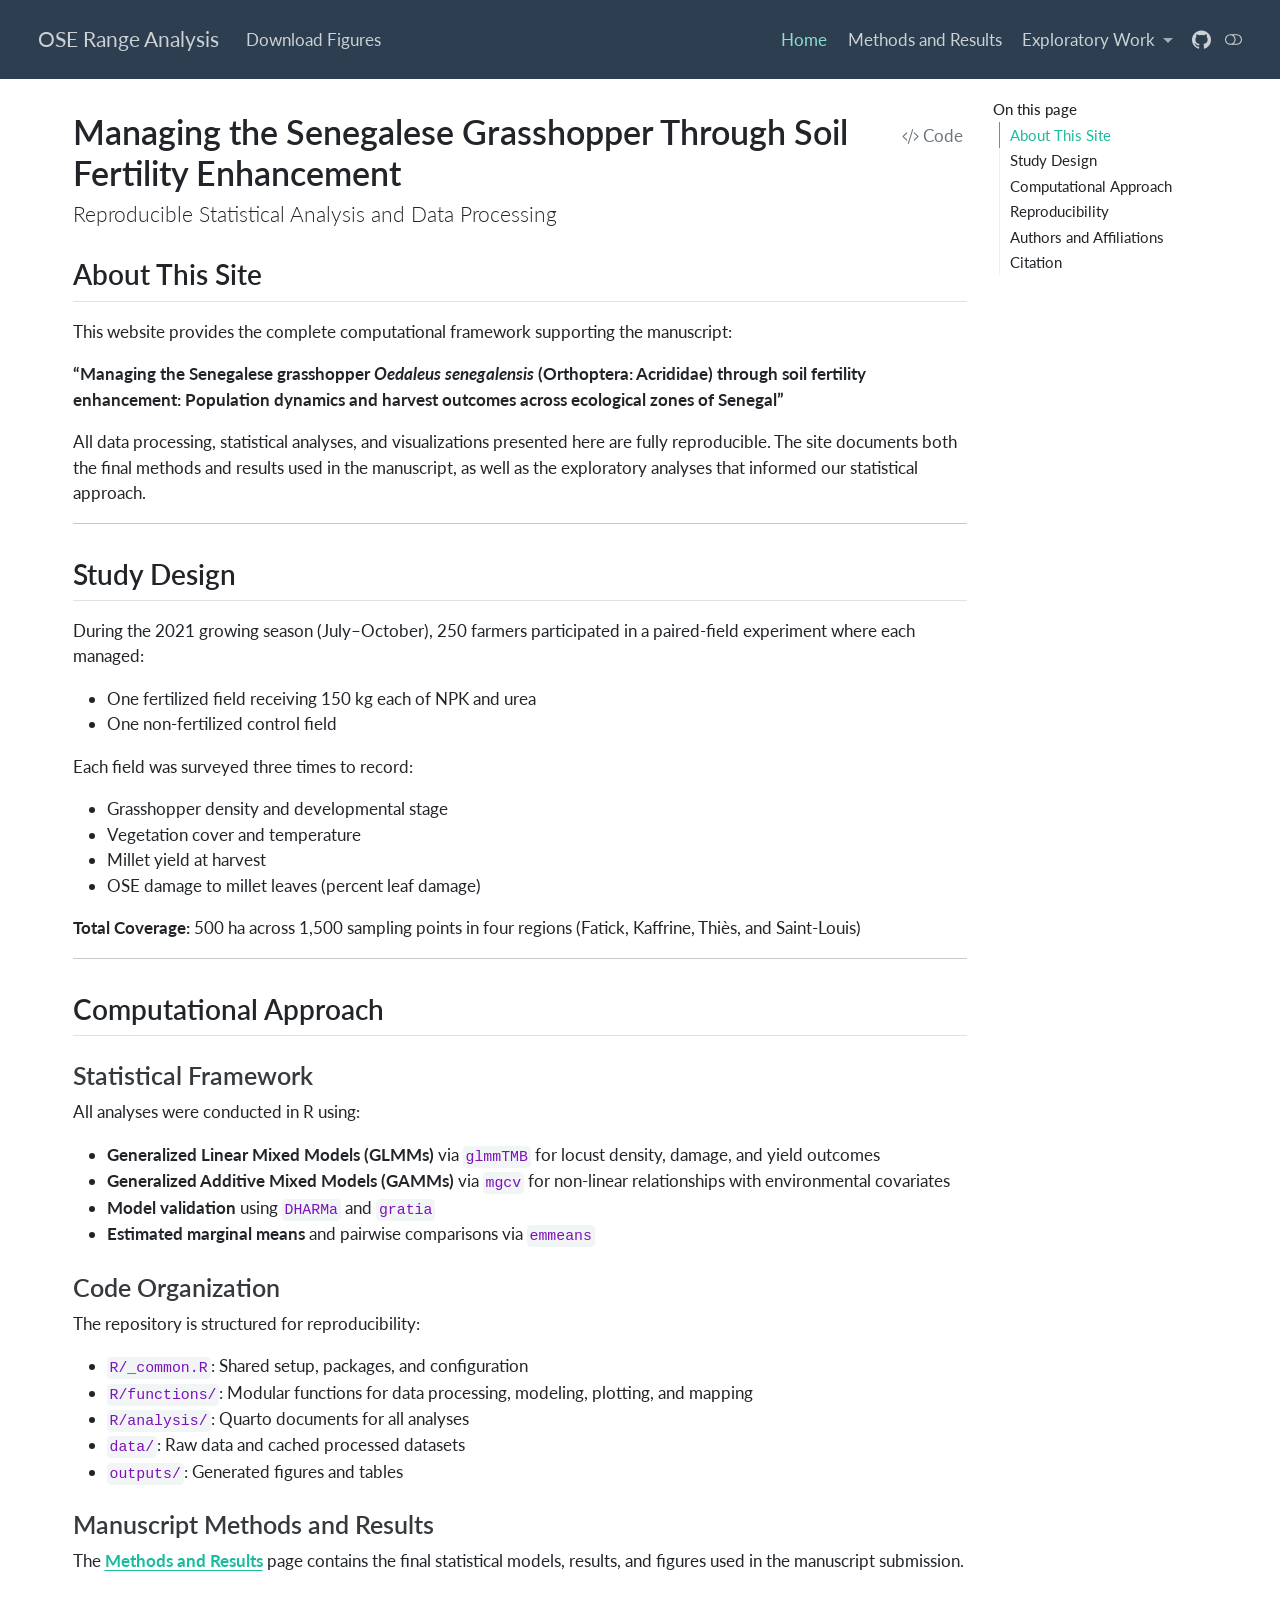
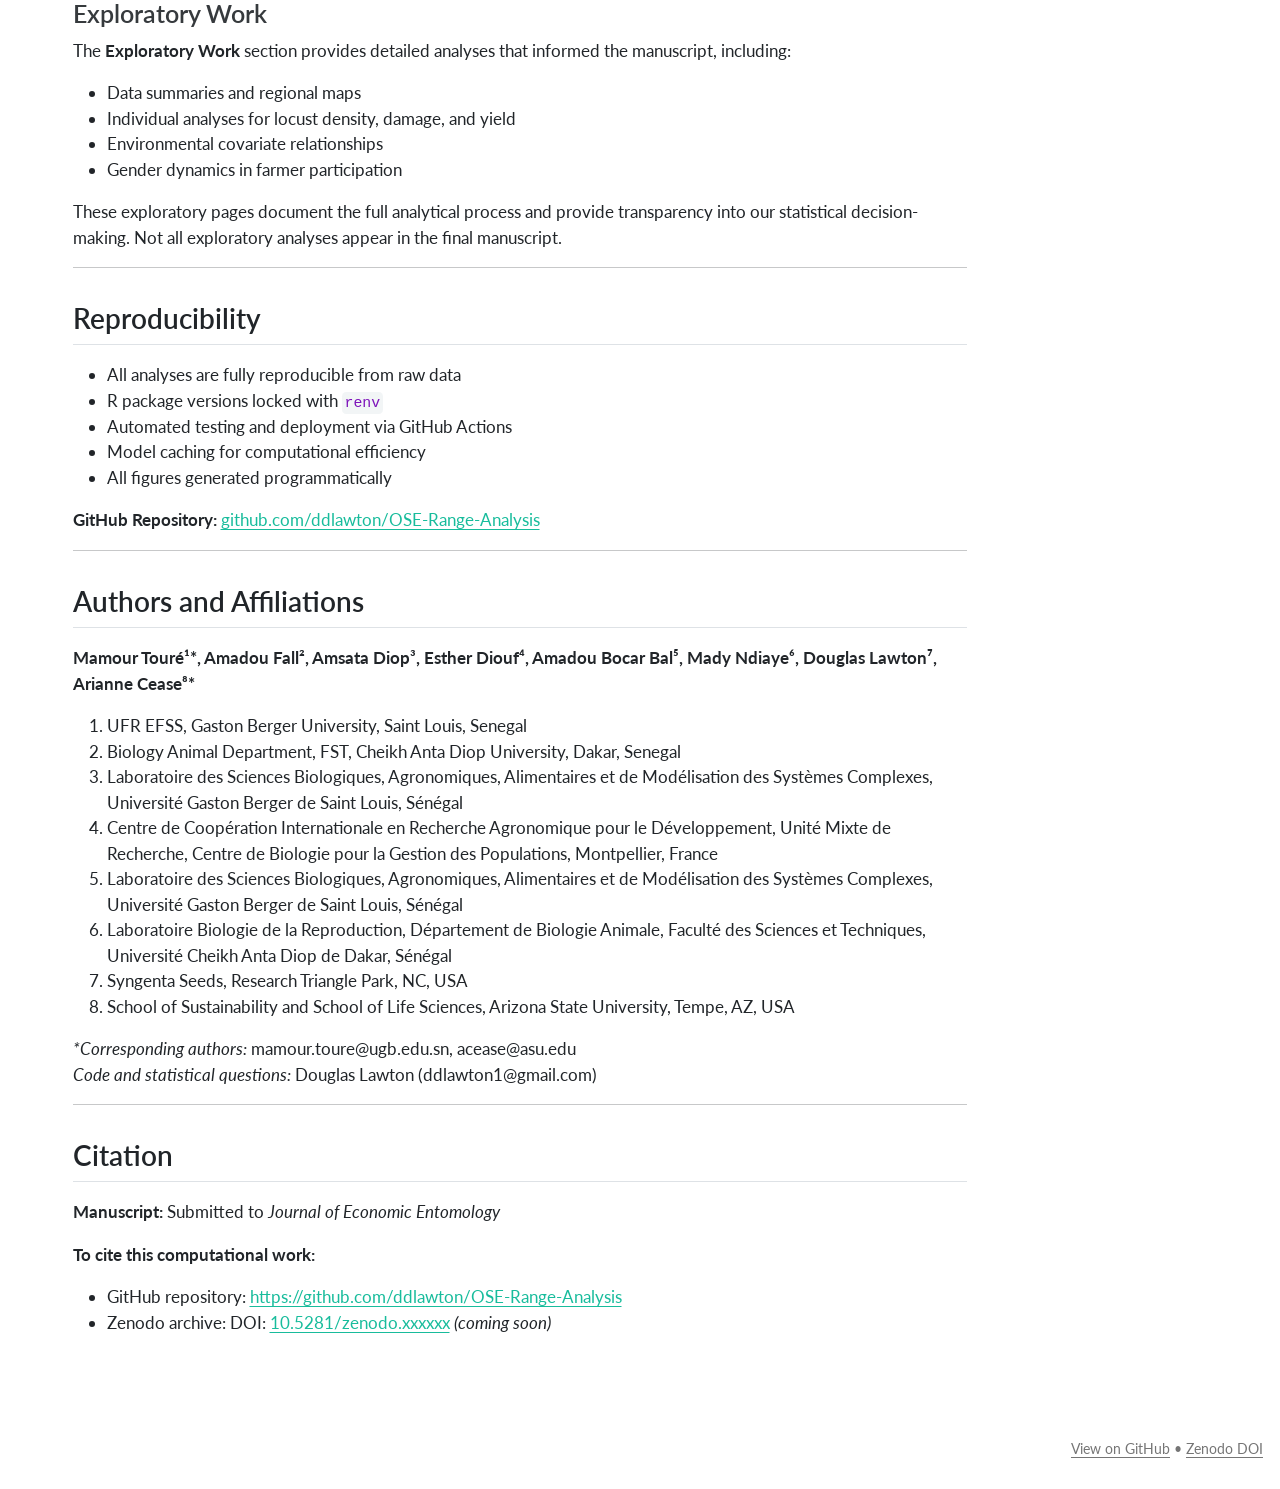
==== commit 153a421b: "deploy: 66b49458e2777b306b1fe317da6c16b47a693db0" ====
--- a/R/index.html
+++ b/R/index.html
@@ -2,12 +2,12 @@
 <html xmlns="http://www.w3.org/1999/xhtml" lang="en" xml:lang="en"><head>
 
 <meta charset="utf-8">
-<meta name="generator" content="quarto-1.8.26">
+<meta name="generator" content="quarto-1.8.27">
 
 <meta name="viewport" content="width=device-width, initial-scale=1.0, user-scalable=yes">
 
 
-<title>Fertilization Effects on Oedaleus senegalensis and Millet Yield in Senegal – OSE Range Analysis</title>
+<title>Managing the Senegalese Grasshopper Through Soil Fertility Enhancement – OSE Range Analysis</title>
 <style>
 code{white-space: pre-wrap;}
 span.smallcaps{font-variant: small-caps;}
@@ -72,9 +72,9 @@
 <script src="../site_libs/quarto-html/tippy.umd.min.js"></script>
 <script src="../site_libs/quarto-html/anchor.min.js"></script>
 <link href="../site_libs/quarto-html/tippy.css" rel="stylesheet">
-<link href="../site_libs/quarto-html/quarto-syntax-highlighting-587c61ba64f3a5504c4d52d930310e48.css" rel="stylesheet" class="quarto-color-scheme" id="quarto-text-highlighting-styles">
-<link href="../site_libs/quarto-html/quarto-syntax-highlighting-dark-b758ccaa5987ceb1b75504551e579abf.css" rel="stylesheet" class="quarto-color-scheme quarto-color-alternate" id="quarto-text-highlighting-styles">
-<link href="../site_libs/quarto-html/quarto-syntax-highlighting-587c61ba64f3a5504c4d52d930310e48.css" rel="stylesheet" class="quarto-color-scheme-extra" id="quarto-text-highlighting-styles">
+<link href="../site_libs/quarto-html/quarto-syntax-highlighting-ed96de9b727972fe78a7b5d16c58bf87.css" rel="stylesheet" class="quarto-color-scheme" id="quarto-text-highlighting-styles">
+<link href="../site_libs/quarto-html/quarto-syntax-highlighting-dark-4d9afe2b8d18ee9fa5d0d57b5ed4214d.css" rel="stylesheet" class="quarto-color-scheme quarto-color-alternate" id="quarto-text-highlighting-styles">
+<link href="../site_libs/quarto-html/quarto-syntax-highlighting-ed96de9b727972fe78a7b5d16c58bf87.css" rel="stylesheet" class="quarto-color-scheme-extra" id="quarto-text-highlighting-styles">
 <script src="../site_libs/bootstrap/bootstrap.min.js"></script>
 <link href="../site_libs/bootstrap/bootstrap-icons.css" rel="stylesheet">
 <link href="../site_libs/bootstrap/bootstrap-17d01b5babc88cbee53e37b4dd766b3a.min.css" rel="stylesheet" append-hash="true" class="quarto-color-scheme" id="quarto-bootstrap" data-mode="light">
@@ -306,21 +306,25 @@
 <span class="menu-text">Home</span></a>
   </li>  
   <li class="nav-item">
-    <a class="nav-link" href="../R/analysis/basic_stats.html"> 
-<span class="menu-text">Map and Basic Stats</span></a>
+    <a class="nav-link" href="../R/analysis/manuscript_methods_results.html"> 
+<span class="menu-text">Methods and Results</span></a>
   </li>  
   <li class="nav-item dropdown ">
-    <a class="nav-link dropdown-toggle" href="#" id="nav-menu-locust-dynamics" role="link" data-bs-toggle="dropdown" aria-expanded="false">
- <span class="menu-text">Locust Dynamics</span>
+    <a class="nav-link dropdown-toggle" href="#" id="nav-menu-exploratory-work" role="link" data-bs-toggle="dropdown" aria-expanded="false">
+ <span class="menu-text">Exploratory Work</span>
     </a>
-    <ul class="dropdown-menu dropdown-menu-end" aria-labelledby="nav-menu-locust-dynamics">    
+    <ul class="dropdown-menu dropdown-menu-end" aria-labelledby="nav-menu-exploratory-work">    
+        <li>
+    <a class="dropdown-item" href="../R/analysis/basic_stats.html">
+ <span class="dropdown-text">Map and Basic Stats</span></a>
+  </li>  
         <li>
     <a class="dropdown-item" href="../R/analysis/locust_damage_treatment_region.html">
- <span class="dropdown-text">Damage × Treatment / Region</span></a>
+ <span class="dropdown-text">Locust Damage × Treatment / Region</span></a>
   </li>  
         <li>
     <a class="dropdown-item" href="../R/analysis/locust_density_treatment_region.html">
- <span class="dropdown-text">Density × Treatment / Region</span></a>
+ <span class="dropdown-text">Locust Density × Treatment / Region</span></a>
   </li>  
         <li>
     <a class="dropdown-item" href="../R/analysis/locust_density_ground_cover.html">
@@ -330,13 +334,6 @@
     <a class="dropdown-item" href="../R/analysis/locust_density_temperature.html">
  <span class="dropdown-text">Locust × Temperature</span></a>
   </li>  
-    </ul>
-  </li>
-  <li class="nav-item dropdown ">
-    <a class="nav-link dropdown-toggle" href="#" id="nav-menu-yield-outcomes" role="link" data-bs-toggle="dropdown" aria-expanded="false">
- <span class="menu-text">Yield Outcomes</span>
-    </a>
-    <ul class="dropdown-menu dropdown-menu-end" aria-labelledby="nav-menu-yield-outcomes">    
         <li>
     <a class="dropdown-item" href="../R/analysis/yield_locust.html">
  <span class="dropdown-text">Yield × Locust Density</span></a>
@@ -349,16 +346,9 @@
     <a class="dropdown-item" href="../R/analysis/yield_environment.html">
  <span class="dropdown-text">Yield × Temperature</span></a>
   </li>  
-    </ul>
-  </li>
-  <li class="nav-item dropdown ">
-    <a class="nav-link dropdown-toggle" href="#" id="nav-menu-gender-dynamics" role="link" data-bs-toggle="dropdown" aria-expanded="false">
- <span class="menu-text">Gender dynamics</span>
-    </a>
-    <ul class="dropdown-menu dropdown-menu-end" aria-labelledby="nav-menu-gender-dynamics">    
         <li>
     <a class="dropdown-item" href="../R/analysis/farmer_gender_analysis.html">
- <span class="dropdown-text">gender dynamics</span></a>
+ <span class="dropdown-text">Farmer Gender Dynamics</span></a>
   </li>  
     </ul>
   </li>
@@ -379,20 +369,39 @@
 <div id="quarto-content" class="quarto-container page-columns page-rows-contents page-layout-full page-navbar">
 <!-- sidebar -->
 <!-- margin-sidebar -->
-    
+    <div id="quarto-margin-sidebar" class="sidebar margin-sidebar">
+        <nav id="TOC" role="doc-toc" class="toc-active">
+    <h2 id="toc-title">On this page</h2>
+   
+  <ul>
+  <li><a href="#about-this-site" id="toc-about-this-site" class="nav-link active" data-scroll-target="#about-this-site">About This Site</a></li>
+  <li><a href="#study-design" id="toc-study-design" class="nav-link" data-scroll-target="#study-design">Study Design</a></li>
+  <li><a href="#computational-approach" id="toc-computational-approach" class="nav-link" data-scroll-target="#computational-approach">Computational Approach</a>
+  <ul class="collapse">
+  <li><a href="#statistical-framework" id="toc-statistical-framework" class="nav-link" data-scroll-target="#statistical-framework">Statistical Framework</a></li>
+  <li><a href="#code-organization" id="toc-code-organization" class="nav-link" data-scroll-target="#code-organization">Code Organization</a></li>
+  <li><a href="#manuscript-methods-and-results" id="toc-manuscript-methods-and-results" class="nav-link" data-scroll-target="#manuscript-methods-and-results">Manuscript Methods and Results</a></li>
+  <li><a href="#exploratory-work" id="toc-exploratory-work" class="nav-link" data-scroll-target="#exploratory-work">Exploratory Work</a></li>
+  </ul></li>
+  <li><a href="#reproducibility" id="toc-reproducibility" class="nav-link" data-scroll-target="#reproducibility">Reproducibility</a></li>
+  <li><a href="#authors-and-affiliations" id="toc-authors-and-affiliations" class="nav-link" data-scroll-target="#authors-and-affiliations">Authors and Affiliations</a></li>
+  <li><a href="#citation" id="toc-citation" class="nav-link" data-scroll-target="#citation">Citation</a></li>
+  </ul>
+</nav>
+    </div>
 <!-- main -->
-<main class="content column-page" id="quarto-document-content">
+<main class="content column-page-left" id="quarto-document-content">
 
 
 <header id="title-block-header" class="quarto-title-block default">
 <div class="quarto-title">
-<div class="quarto-title-block"><div><h1 class="title">Fertilization Effects on Oedaleus senegalensis and Millet Yield in Senegal</h1><button type="button" class="btn code-tools-button" id="quarto-code-tools-source"><i class="bi"></i> Code</button></div></div>
-<p class="subtitle lead">2021 Field Data Analysis and Visualization</p>
+<div class="quarto-title-block"><div><h1 class="title">Managing the Senegalese Grasshopper Through Soil Fertility Enhancement</h1><button type="button" class="btn code-tools-button" id="quarto-code-tools-source"><i class="bi"></i> Code</button></div></div>
+<p class="subtitle lead">Reproducible Statistical Analysis and Data Processing</p>
 </div>
 
 
 
-<div class="quarto-title-meta column-page">
+<div class="quarto-title-meta column-page-left">
 
     
   
@@ -404,55 +413,111 @@
 </header>
 
 
-<section id="overview" class="level2">
-<h2 class="anchored" data-anchor-id="overview">Overview</h2>
-<p>This site presents a reproducible analysis of the 2021 <em>Oedaleus senegalensis</em> (OSE) dataset, collected across four regions of Senegal: Fatick, Kaffrine, Thiès, and Saint-Louis. The study examined how fertilizer application influences grasshopper densities and millet yield, while also providing insights into OSE’s regional dynamics and distribution along a rainfall gradient.</p>
-<p>The analyses and figures here build on previous work from our <em>Scientific Reports</em> paper, applying similar statistical frameworks to an expanded dataset that includes additional regions and survey rounds. All scripts, data processing, and visualizations are documented in this Quarto project for transparency and reproducibility.</p>
+<section id="about-this-site" class="level2">
+<h2 class="anchored" data-anchor-id="about-this-site">About This Site</h2>
+<p>This website provides the complete computational framework supporting the manuscript:</p>
+<p><strong>“Managing the Senegalese grasshopper <em>Oedaleus senegalensis</em> (Orthoptera: Acrididae) through soil fertility enhancement: Population dynamics and harvest outcomes across ecological zones of Senegal”</strong></p>
+<p>All data processing, statistical analyses, and visualizations presented here are fully reproducible. The site documents both the final methods and results used in the manuscript, as well as the exploratory analyses that informed our statistical approach.</p>
 <hr>
 </section>
-<section id="study-background" class="level2">
-<h2 class="anchored" data-anchor-id="study-background">Study Background</h2>
+<section id="study-design" class="level2">
+<h2 class="anchored" data-anchor-id="study-design">Study Design</h2>
 <p>During the 2021 growing season (July–October), 250 farmers participated in a paired-field experiment where each managed:</p>
 <ul>
-<li><p>One fertilized field receiving 150 kg each of NPK and urea.</p></li>
-<li><p>One non-fertilized control field.</p></li>
+<li>One fertilized field receiving 150 kg each of NPK and urea</li>
+<li>One non-fertilized control field</li>
 </ul>
 <p>Each field was surveyed three times to record:</p>
 <ul>
-<li><p>Grasshopper density and developmental stage</p></li>
-<li><p>Vegetation cover and temperature</p></li>
-<li><p>Millet yield at harvest</p></li>
+<li>Grasshopper density and developmental stage</li>
+<li>Vegetation cover and temperature</li>
+<li>Millet yield at harvest</li>
+<li>OSE damage to millet leaves (percent leaf damage)</li>
 </ul>
-<p>In total, the survey covered 500 ha across 1,500 sampling points. The Saint-Louis region, which experienced extreme dryness that year, was only sampled twice due to field abandonment.</p>
+<p><strong>Total Coverage:</strong> 500 ha across 1,500 sampling points in four regions (Fatick, Kaffrine, Thiès, and Saint-Louis)</p>
 <hr>
 </section>
-<section id="analytical-goals" class="level1">
-<h1>Analytical Goals</h1>
-<p>Our analyses address several complementary objectives:</p>
-<p><strong>Locust Dynamics</strong></p>
-<p>This section presents results on locust density across treatments and regions, as well as relationships between locust abundance, plant cover, and temperature.</p>
-<p><strong>Yield Impact</strong></p>
-<p>Here, we examine how locust density influences yield, explore yield patterns across treatments and regions, and assess how temperature affects yield outcomes.</p>
-<p><strong>Regional Dynamics and Rainfall Gradients (page TBA)</strong></p>
-<p>This section will evaluate OSE abundance along gradients of mean annual rainfall and latitude to infer how climatic variation structures its range across Senegal.</p>
-<p><strong>Generational and Temporal Patterns (page TBA)</strong></p>
-<p>This section will visualize the timing of OSE developmental stages across regions to assess whether northern populations are locally derived or result from seasonal migration</p>
+<section id="computational-approach" class="level2">
+<h2 class="anchored" data-anchor-id="computational-approach">Computational Approach</h2>
+<section id="statistical-framework" class="level3">
+<h3 class="anchored" data-anchor-id="statistical-framework">Statistical Framework</h3>
+<p>All analyses were conducted in R using:</p>
+<ul>
+<li><strong>Generalized Linear Mixed Models (GLMMs)</strong> via <code>glmmTMB</code> for locust density, damage, and yield outcomes</li>
+<li><strong>Generalized Additive Mixed Models (GAMMs)</strong> via <code>mgcv</code> for non-linear relationships with environmental covariates</li>
+<li><strong>Model validation</strong> using <code>DHARMa</code> and <code>gratia</code></li>
+<li><strong>Estimated marginal means</strong> and pairwise comparisons via <code>emmeans</code></li>
+</ul>
+</section>
+<section id="code-organization" class="level3">
+<h3 class="anchored" data-anchor-id="code-organization">Code Organization</h3>
+<p>The repository is structured for reproducibility:</p>
+<ul>
+<li><strong><code>R/_common.R</code></strong>: Shared setup, packages, and configuration</li>
+<li><strong><code>R/functions/</code></strong>: Modular functions for data processing, modeling, plotting, and mapping</li>
+<li><strong><code>R/analysis/</code></strong>: Quarto documents for all analyses</li>
+<li><strong><code>data/</code></strong>: Raw data and cached processed datasets</li>
+<li><strong><code>outputs/</code></strong>: Generated figures and tables</li>
+</ul>
+</section>
+<section id="manuscript-methods-and-results" class="level3">
+<h3 class="anchored" data-anchor-id="manuscript-methods-and-results">Manuscript Methods and Results</h3>
+<p>The <a href="R/analysis/manuscript_methods_results.qmd"><strong>Methods and Results</strong></a> page contains the final statistical models, results, and figures used in the manuscript submission.</p>
+</section>
+<section id="exploratory-work" class="level3">
+<h3 class="anchored" data-anchor-id="exploratory-work">Exploratory Work</h3>
+<p>The <strong>Exploratory Work</strong> section provides detailed analyses that informed the manuscript, including:</p>
+<ul>
+<li>Data summaries and regional maps</li>
+<li>Individual analyses for locust density, damage, and yield</li>
+<li>Environmental covariate relationships</li>
+<li>Gender dynamics in farmer participation</li>
+</ul>
+<p>These exploratory pages document the full analytical process and provide transparency into our statistical decision-making. Not all exploratory analyses appear in the final manuscript.</p>
 <hr>
-<section id="visual-and-analytical-outputs" class="level2">
-<h2 class="anchored" data-anchor-id="visual-and-analytical-outputs">Visual and Analytical Outputs</h2>
-<p>All figures are reproducible from R scripts stored in the <code>R/</code> folder and rendered through this Quarto project.</p>
 </section>
-<section id="citation-and-acknowledgments" class="level2">
-<h2 class="anchored" data-anchor-id="citation-and-acknowledgments">Citation and Acknowledgments</h2>
-<p>This analysis was prepared by <strong>Douglas Lawton</strong> and collaborators. The work contributes to our understanding of pest dynamics and millet production systems in the Sahel and supports the forthcoming manuscript submission to the <em>Journal of Economic Entomology</em>.</p>
-<p>For full reproducibility, see the <a href="https://github.com/ddlawton/OSE-Range-Analysis">GitHub repository</a> or cite the Zenodo archive:<br>
-<strong>DOI:</strong> <a href="https://doi.org/10.5281/zenodo.xxxxxx">10.5281/zenodo.xxxxxx</a></p>
+</section>
+<section id="reproducibility" class="level2">
+<h2 class="anchored" data-anchor-id="reproducibility">Reproducibility</h2>
+<ul>
+<li>All analyses are fully reproducible from raw data</li>
+<li>R package versions locked with <code>renv</code></li>
+<li>Automated testing and deployment via GitHub Actions</li>
+<li>Model caching for computational efficiency</li>
+<li>All figures generated programmatically</li>
+</ul>
+<p><strong>GitHub Repository:</strong> <a href="https://github.com/ddlawton/OSE-Range-Analysis">github.com/ddlawton/OSE-Range-Analysis</a></p>
 <hr>
+</section>
+<section id="authors-and-affiliations" class="level2">
+<h2 class="anchored" data-anchor-id="authors-and-affiliations">Authors and Affiliations</h2>
+<p><strong>Mamour Touré¹*, Amadou Fall², Amsata Diop³, Esther Diouf⁴, Amadou Bocar Bal⁵, Mady Ndiaye⁶, Douglas Lawton⁷, Arianne Cease⁸*</strong></p>
+<ol type="1">
+<li>UFR EFSS, Gaston Berger University, Saint Louis, Senegal</li>
+<li>Biology Animal Department, FST, Cheikh Anta Diop University, Dakar, Senegal</li>
+<li>Laboratoire des Sciences Biologiques, Agronomiques, Alimentaires et de Modélisation des Systèmes Complexes, Université Gaston Berger de Saint Louis, Sénégal</li>
+<li>Centre de Coopération Internationale en Recherche Agronomique pour le Développement, Unité Mixte de Recherche, Centre de Biologie pour la Gestion des Populations, Montpellier, France</li>
+<li>Laboratoire des Sciences Biologiques, Agronomiques, Alimentaires et de Modélisation des Systèmes Complexes, Université Gaston Berger de Saint Louis, Sénégal</li>
+<li>Laboratoire Biologie de la Reproduction, Département de Biologie Animale, Faculté des Sciences et Techniques, Université Cheikh Anta Diop de Dakar, Sénégal</li>
+<li>Syngenta Seeds, Research Triangle Park, NC, USA</li>
+<li>School of Sustainability and School of Life Sciences, Arizona State University, Tempe, AZ, USA</li>
+</ol>
+<p><em>*Corresponding authors:</em> mamour.toure@ugb.edu.sn, acease@asu.edu<br>
+<em>Code and statistical questions:</em> Douglas Lawton (ddlawton1@gmail.com)</p>
+<hr>
+</section>
+<section id="citation" class="level2">
+<h2 class="anchored" data-anchor-id="citation">Citation</h2>
+<p><strong>Manuscript:</strong> Submitted to <em>Journal of Economic Entomology</em></p>
+<p><strong>To cite this computational work:</strong></p>
+<ul>
+<li>GitHub repository: <a href="https://github.com/ddlawton/OSE-Range-Analysis" class="uri">https://github.com/ddlawton/OSE-Range-Analysis</a></li>
+<li>Zenodo archive: DOI: <a href="https://doi.org/10.5281/zenodo.xxxxxx">10.5281/zenodo.xxxxxx</a> <em>(coming soon)</em></li>
+</ul>
 
 
 <!-- -->
 
-</section>
 </section>
 
 </main> <!-- /main -->
@@ -921,74 +986,116 @@
   });
   </script><div class="modal fade" id="quarto-embedded-source-code-modal" tabindex="-1" aria-labelledby="quarto-embedded-source-code-modal-label" aria-hidden="true"><div class="modal-dialog modal-dialog-scrollable"><div class="modal-content"><div class="modal-header"><h5 class="modal-title" id="quarto-embedded-source-code-modal-label">Source Code</h5><button class="btn-close" data-bs-dismiss="modal"></button></div><div class="modal-body"><div class="">
 <div class="code-copy-outer-scaffold"><div class="sourceCode" id="cb1" data-shortcodes="false"><pre class="sourceCode markdown code-with-copy"><code class="sourceCode markdown"><span id="cb1-1"><a href="#cb1-1" aria-hidden="true" tabindex="-1"></a><span class="co">---</span></span>
-<span id="cb1-2"><a href="#cb1-2" aria-hidden="true" tabindex="-1"></a><span class="an">title:</span><span class="co"> "Fertilization Effects on Oedaleus senegalensis and Millet Yield in Senegal"</span></span>
-<span id="cb1-3"><a href="#cb1-3" aria-hidden="true" tabindex="-1"></a><span class="an">subtitle:</span><span class="co"> "2021 Field Data Analysis and Visualization"</span></span>
+<span id="cb1-2"><a href="#cb1-2" aria-hidden="true" tabindex="-1"></a><span class="an">title:</span><span class="co"> "Managing the Senegalese Grasshopper Through Soil Fertility Enhancement"</span></span>
+<span id="cb1-3"><a href="#cb1-3" aria-hidden="true" tabindex="-1"></a><span class="an">subtitle:</span><span class="co"> "Reproducible Statistical Analysis and Data Processing"</span></span>
 <span id="cb1-4"><a href="#cb1-4" aria-hidden="true" tabindex="-1"></a><span class="an">format:</span><span class="co"> html</span></span>
-<span id="cb1-5"><a href="#cb1-5" aria-hidden="true" tabindex="-1"></a><span class="an">toc:</span><span class="co"> false</span></span>
+<span id="cb1-5"><a href="#cb1-5" aria-hidden="true" tabindex="-1"></a><span class="an">toc:</span><span class="co"> true</span></span>
 <span id="cb1-6"><a href="#cb1-6" aria-hidden="true" tabindex="-1"></a><span class="co">---</span></span>
 <span id="cb1-7"><a href="#cb1-7" aria-hidden="true" tabindex="-1"></a></span>
-<span id="cb1-8"><a href="#cb1-8" aria-hidden="true" tabindex="-1"></a><span class="fu">## Overview</span></span>
+<span id="cb1-8"><a href="#cb1-8" aria-hidden="true" tabindex="-1"></a><span class="fu">## About This Site</span></span>
 <span id="cb1-9"><a href="#cb1-9" aria-hidden="true" tabindex="-1"></a></span>
-<span id="cb1-10"><a href="#cb1-10" aria-hidden="true" tabindex="-1"></a>This site presents a reproducible analysis of the 2021 *Oedaleus senegalensis* (OSE) dataset, collected across four regions of Senegal: Fatick, Kaffrine, Thiès, and Saint-Louis. The study examined how fertilizer application influences grasshopper densities and millet yield, while also providing insights into OSE’s regional dynamics and distribution along a rainfall gradient.</span>
+<span id="cb1-10"><a href="#cb1-10" aria-hidden="true" tabindex="-1"></a>This website provides the complete computational framework supporting the manuscript:</span>
 <span id="cb1-11"><a href="#cb1-11" aria-hidden="true" tabindex="-1"></a></span>
-<span id="cb1-12"><a href="#cb1-12" aria-hidden="true" tabindex="-1"></a>The analyses and figures here build on previous work from our *Scientific Reports* paper, applying similar statistical frameworks to an expanded dataset that includes additional regions and survey rounds. All scripts, data processing, and visualizations are documented in this Quarto project for transparency and reproducibility.</span>
+<span id="cb1-12"><a href="#cb1-12" aria-hidden="true" tabindex="-1"></a>**"Managing the Senegalese grasshopper *Oedaleus senegalensis* (Orthoptera: Acrididae) through soil fertility enhancement: Population dynamics and harvest outcomes across ecological zones of Senegal"**</span>
 <span id="cb1-13"><a href="#cb1-13" aria-hidden="true" tabindex="-1"></a></span>
-<span id="cb1-14"><a href="#cb1-14" aria-hidden="true" tabindex="-1"></a>------------------------------------------------------------------------</span>
+<span id="cb1-14"><a href="#cb1-14" aria-hidden="true" tabindex="-1"></a>All data processing, statistical analyses, and visualizations presented here are fully reproducible. The site documents both the final methods and results used in the manuscript, as well as the exploratory analyses that informed our statistical approach.</span>
 <span id="cb1-15"><a href="#cb1-15" aria-hidden="true" tabindex="-1"></a></span>
-<span id="cb1-16"><a href="#cb1-16" aria-hidden="true" tabindex="-1"></a><span class="fu">## Study Background</span></span>
+<span id="cb1-16"><a href="#cb1-16" aria-hidden="true" tabindex="-1"></a>------------------------------------------------------------------------</span>
 <span id="cb1-17"><a href="#cb1-17" aria-hidden="true" tabindex="-1"></a></span>
-<span id="cb1-18"><a href="#cb1-18" aria-hidden="true" tabindex="-1"></a>During the 2021 growing season (July–October), 250 farmers participated in a paired-field experiment where each managed:</span>
+<span id="cb1-18"><a href="#cb1-18" aria-hidden="true" tabindex="-1"></a><span class="fu">## Study Design</span></span>
 <span id="cb1-19"><a href="#cb1-19" aria-hidden="true" tabindex="-1"></a></span>
-<span id="cb1-20"><a href="#cb1-20" aria-hidden="true" tabindex="-1"></a><span class="ss">-   </span>One fertilized field receiving 150 kg each of NPK and urea.</span>
+<span id="cb1-20"><a href="#cb1-20" aria-hidden="true" tabindex="-1"></a>During the 2021 growing season (July–October), 250 farmers participated in a paired-field experiment where each managed:</span>
 <span id="cb1-21"><a href="#cb1-21" aria-hidden="true" tabindex="-1"></a></span>
-<span id="cb1-22"><a href="#cb1-22" aria-hidden="true" tabindex="-1"></a><span class="ss">-   </span>One non-fertilized control field.</span>
-<span id="cb1-23"><a href="#cb1-23" aria-hidden="true" tabindex="-1"></a></span>
-<span id="cb1-24"><a href="#cb1-24" aria-hidden="true" tabindex="-1"></a>Each field was surveyed three times to record:</span>
-<span id="cb1-25"><a href="#cb1-25" aria-hidden="true" tabindex="-1"></a></span>
-<span id="cb1-26"><a href="#cb1-26" aria-hidden="true" tabindex="-1"></a><span class="ss">-   </span>Grasshopper density and developmental stage</span>
-<span id="cb1-27"><a href="#cb1-27" aria-hidden="true" tabindex="-1"></a></span>
+<span id="cb1-22"><a href="#cb1-22" aria-hidden="true" tabindex="-1"></a><span class="ss">-   </span>One fertilized field receiving 150 kg each of NPK and urea</span>
+<span id="cb1-23"><a href="#cb1-23" aria-hidden="true" tabindex="-1"></a><span class="ss">-   </span>One non-fertilized control field</span>
+<span id="cb1-24"><a href="#cb1-24" aria-hidden="true" tabindex="-1"></a></span>
+<span id="cb1-25"><a href="#cb1-25" aria-hidden="true" tabindex="-1"></a>Each field was surveyed three times to record:</span>
+<span id="cb1-26"><a href="#cb1-26" aria-hidden="true" tabindex="-1"></a></span>
+<span id="cb1-27"><a href="#cb1-27" aria-hidden="true" tabindex="-1"></a><span class="ss">-   </span>Grasshopper density and developmental stage</span>
 <span id="cb1-28"><a href="#cb1-28" aria-hidden="true" tabindex="-1"></a><span class="ss">-   </span>Vegetation cover and temperature</span>
-<span id="cb1-29"><a href="#cb1-29" aria-hidden="true" tabindex="-1"></a></span>
-<span id="cb1-30"><a href="#cb1-30" aria-hidden="true" tabindex="-1"></a><span class="ss">-   </span>Millet yield at harvest</span>
+<span id="cb1-29"><a href="#cb1-29" aria-hidden="true" tabindex="-1"></a><span class="ss">-   </span>Millet yield at harvest</span>
+<span id="cb1-30"><a href="#cb1-30" aria-hidden="true" tabindex="-1"></a><span class="ss">-   </span>OSE damage to millet leaves (percent leaf damage)</span>
 <span id="cb1-31"><a href="#cb1-31" aria-hidden="true" tabindex="-1"></a></span>
-<span id="cb1-32"><a href="#cb1-32" aria-hidden="true" tabindex="-1"></a>In total, the survey covered 500 ha across 1,500 sampling points. The Saint-Louis region, which experienced extreme dryness that year, was only sampled twice due to field abandonment.</span>
+<span id="cb1-32"><a href="#cb1-32" aria-hidden="true" tabindex="-1"></a>**Total Coverage:** 500 ha across 1,500 sampling points in four regions (Fatick, Kaffrine, Thiès, and Saint-Louis)</span>
 <span id="cb1-33"><a href="#cb1-33" aria-hidden="true" tabindex="-1"></a></span>
 <span id="cb1-34"><a href="#cb1-34" aria-hidden="true" tabindex="-1"></a>------------------------------------------------------------------------</span>
 <span id="cb1-35"><a href="#cb1-35" aria-hidden="true" tabindex="-1"></a></span>
-<span id="cb1-36"><a href="#cb1-36" aria-hidden="true" tabindex="-1"></a><span class="fu"># Analytical Goals</span></span>
+<span id="cb1-36"><a href="#cb1-36" aria-hidden="true" tabindex="-1"></a><span class="fu">## Computational Approach</span></span>
 <span id="cb1-37"><a href="#cb1-37" aria-hidden="true" tabindex="-1"></a></span>
-<span id="cb1-38"><a href="#cb1-38" aria-hidden="true" tabindex="-1"></a>Our analyses address several complementary objectives:</span>
+<span id="cb1-38"><a href="#cb1-38" aria-hidden="true" tabindex="-1"></a><span class="fu">### Statistical Framework</span></span>
 <span id="cb1-39"><a href="#cb1-39" aria-hidden="true" tabindex="-1"></a></span>
-<span id="cb1-40"><a href="#cb1-40" aria-hidden="true" tabindex="-1"></a>**Locust Dynamics**</span>
+<span id="cb1-40"><a href="#cb1-40" aria-hidden="true" tabindex="-1"></a>All analyses were conducted in R using:</span>
 <span id="cb1-41"><a href="#cb1-41" aria-hidden="true" tabindex="-1"></a></span>
-<span id="cb1-42"><a href="#cb1-42" aria-hidden="true" tabindex="-1"></a>This section presents results on locust density across treatments and regions, as well as relationships between locust abundance, plant cover, and temperature.</span>
-<span id="cb1-43"><a href="#cb1-43" aria-hidden="true" tabindex="-1"></a></span>
-<span id="cb1-44"><a href="#cb1-44" aria-hidden="true" tabindex="-1"></a>**Yield Impact**</span>
-<span id="cb1-45"><a href="#cb1-45" aria-hidden="true" tabindex="-1"></a></span>
-<span id="cb1-46"><a href="#cb1-46" aria-hidden="true" tabindex="-1"></a>Here, we examine how locust density influences yield, explore yield patterns across treatments and regions, and assess how temperature affects yield outcomes.</span>
-<span id="cb1-47"><a href="#cb1-47" aria-hidden="true" tabindex="-1"></a></span>
-<span id="cb1-48"><a href="#cb1-48" aria-hidden="true" tabindex="-1"></a>**Regional Dynamics and Rainfall Gradients (page TBA)**</span>
-<span id="cb1-49"><a href="#cb1-49" aria-hidden="true" tabindex="-1"></a></span>
-<span id="cb1-50"><a href="#cb1-50" aria-hidden="true" tabindex="-1"></a>This section will evaluate OSE abundance along gradients of mean annual rainfall and latitude to infer how climatic variation structures its range across Senegal.</span>
-<span id="cb1-51"><a href="#cb1-51" aria-hidden="true" tabindex="-1"></a></span>
-<span id="cb1-52"><a href="#cb1-52" aria-hidden="true" tabindex="-1"></a>**Generational and Temporal Patterns (page TBA)**</span>
-<span id="cb1-53"><a href="#cb1-53" aria-hidden="true" tabindex="-1"></a></span>
-<span id="cb1-54"><a href="#cb1-54" aria-hidden="true" tabindex="-1"></a>This section will visualize the timing of OSE developmental stages across regions to assess whether northern populations are locally derived or result from seasonal migration</span>
-<span id="cb1-55"><a href="#cb1-55" aria-hidden="true" tabindex="-1"></a></span>
-<span id="cb1-56"><a href="#cb1-56" aria-hidden="true" tabindex="-1"></a>------------------------------------------------------------------------</span>
-<span id="cb1-57"><a href="#cb1-57" aria-hidden="true" tabindex="-1"></a></span>
-<span id="cb1-58"><a href="#cb1-58" aria-hidden="true" tabindex="-1"></a><span class="fu">## Visual and Analytical Outputs</span></span>
-<span id="cb1-59"><a href="#cb1-59" aria-hidden="true" tabindex="-1"></a></span>
-<span id="cb1-60"><a href="#cb1-60" aria-hidden="true" tabindex="-1"></a>All figures are reproducible from R scripts stored in the <span class="in">`R/`</span> folder and rendered through this Quarto project.</span>
-<span id="cb1-61"><a href="#cb1-61" aria-hidden="true" tabindex="-1"></a></span>
-<span id="cb1-62"><a href="#cb1-62" aria-hidden="true" tabindex="-1"></a><span class="fu">## Citation and Acknowledgments</span></span>
-<span id="cb1-63"><a href="#cb1-63" aria-hidden="true" tabindex="-1"></a></span>
-<span id="cb1-64"><a href="#cb1-64" aria-hidden="true" tabindex="-1"></a>This analysis was prepared by **Douglas Lawton** and collaborators. The work contributes to our understanding of pest dynamics and millet production systems in the Sahel and supports the forthcoming manuscript submission to the *Journal of Economic Entomology*.</span>
-<span id="cb1-65"><a href="#cb1-65" aria-hidden="true" tabindex="-1"></a></span>
-<span id="cb1-66"><a href="#cb1-66" aria-hidden="true" tabindex="-1"></a>For full reproducibility, see the <span class="co">[</span><span class="ot">GitHub repository</span><span class="co">](https://github.com/ddlawton/OSE-Range-Analysis)</span> or cite the Zenodo archive:\</span>
-<span id="cb1-67"><a href="#cb1-67" aria-hidden="true" tabindex="-1"></a>**DOI:** <span class="co">[</span><span class="ot">10.5281/zenodo.xxxxxx</span><span class="co">](https://doi.org/10.5281/zenodo.xxxxxx)</span></span>
-<span id="cb1-68"><a href="#cb1-68" aria-hidden="true" tabindex="-1"></a></span>
-<span id="cb1-69"><a href="#cb1-69" aria-hidden="true" tabindex="-1"></a>------------------------------------------------------------------------</span></code></pre></div><button title="Copy to Clipboard" class="code-copy-button" data-in-quarto-modal=""><i class="bi"></i></button></div>
+<span id="cb1-42"><a href="#cb1-42" aria-hidden="true" tabindex="-1"></a><span class="ss">-   </span>**Generalized Linear Mixed Models (GLMMs)** via <span class="in">`glmmTMB`</span> for locust density, damage, and yield outcomes</span>
+<span id="cb1-43"><a href="#cb1-43" aria-hidden="true" tabindex="-1"></a><span class="ss">-   </span>**Generalized Additive Mixed Models (GAMMs)** via <span class="in">`mgcv`</span> for non-linear relationships with environmental covariates</span>
+<span id="cb1-44"><a href="#cb1-44" aria-hidden="true" tabindex="-1"></a><span class="ss">-   </span>**Model validation** using <span class="in">`DHARMa`</span> and <span class="in">`gratia`</span></span>
+<span id="cb1-45"><a href="#cb1-45" aria-hidden="true" tabindex="-1"></a><span class="ss">-   </span>**Estimated marginal means** and pairwise comparisons via <span class="in">`emmeans`</span></span>
+<span id="cb1-46"><a href="#cb1-46" aria-hidden="true" tabindex="-1"></a></span>
+<span id="cb1-47"><a href="#cb1-47" aria-hidden="true" tabindex="-1"></a><span class="fu">### Code Organization</span></span>
+<span id="cb1-48"><a href="#cb1-48" aria-hidden="true" tabindex="-1"></a></span>
+<span id="cb1-49"><a href="#cb1-49" aria-hidden="true" tabindex="-1"></a>The repository is structured for reproducibility:</span>
+<span id="cb1-50"><a href="#cb1-50" aria-hidden="true" tabindex="-1"></a></span>
+<span id="cb1-51"><a href="#cb1-51" aria-hidden="true" tabindex="-1"></a><span class="ss">-   </span>**`R/_common.R`**: Shared setup, packages, and configuration</span>
+<span id="cb1-52"><a href="#cb1-52" aria-hidden="true" tabindex="-1"></a><span class="ss">-   </span>**`R/functions/`**: Modular functions for data processing, modeling, plotting, and mapping</span>
+<span id="cb1-53"><a href="#cb1-53" aria-hidden="true" tabindex="-1"></a><span class="ss">-   </span>**`R/analysis/`**: Quarto documents for all analyses</span>
+<span id="cb1-54"><a href="#cb1-54" aria-hidden="true" tabindex="-1"></a><span class="ss">-   </span>**`data/`**: Raw data and cached processed datasets</span>
+<span id="cb1-55"><a href="#cb1-55" aria-hidden="true" tabindex="-1"></a><span class="ss">-   </span>**`outputs/`**: Generated figures and tables</span>
+<span id="cb1-56"><a href="#cb1-56" aria-hidden="true" tabindex="-1"></a></span>
+<span id="cb1-57"><a href="#cb1-57" aria-hidden="true" tabindex="-1"></a><span class="fu">### Manuscript Methods and Results</span></span>
+<span id="cb1-58"><a href="#cb1-58" aria-hidden="true" tabindex="-1"></a></span>
+<span id="cb1-59"><a href="#cb1-59" aria-hidden="true" tabindex="-1"></a>The <span class="co">[</span><span class="ot">**Methods and Results**</span><span class="co">](R/analysis/manuscript_methods_results.qmd)</span> page contains the final statistical models, results, and figures used in the manuscript submission.</span>
+<span id="cb1-60"><a href="#cb1-60" aria-hidden="true" tabindex="-1"></a></span>
+<span id="cb1-61"><a href="#cb1-61" aria-hidden="true" tabindex="-1"></a><span class="fu">### Exploratory Work</span></span>
+<span id="cb1-62"><a href="#cb1-62" aria-hidden="true" tabindex="-1"></a></span>
+<span id="cb1-63"><a href="#cb1-63" aria-hidden="true" tabindex="-1"></a>The **Exploratory Work** section provides detailed analyses that informed the manuscript, including:</span>
+<span id="cb1-64"><a href="#cb1-64" aria-hidden="true" tabindex="-1"></a></span>
+<span id="cb1-65"><a href="#cb1-65" aria-hidden="true" tabindex="-1"></a><span class="ss">-   </span>Data summaries and regional maps</span>
+<span id="cb1-66"><a href="#cb1-66" aria-hidden="true" tabindex="-1"></a><span class="ss">-   </span>Individual analyses for locust density, damage, and yield</span>
+<span id="cb1-67"><a href="#cb1-67" aria-hidden="true" tabindex="-1"></a><span class="ss">-   </span>Environmental covariate relationships</span>
+<span id="cb1-68"><a href="#cb1-68" aria-hidden="true" tabindex="-1"></a><span class="ss">-   </span>Gender dynamics in farmer participation</span>
+<span id="cb1-69"><a href="#cb1-69" aria-hidden="true" tabindex="-1"></a></span>
+<span id="cb1-70"><a href="#cb1-70" aria-hidden="true" tabindex="-1"></a>These exploratory pages document the full analytical process and provide transparency into our statistical decision-making. Not all exploratory analyses appear in the final manuscript.</span>
+<span id="cb1-71"><a href="#cb1-71" aria-hidden="true" tabindex="-1"></a></span>
+<span id="cb1-72"><a href="#cb1-72" aria-hidden="true" tabindex="-1"></a>------------------------------------------------------------------------</span>
+<span id="cb1-73"><a href="#cb1-73" aria-hidden="true" tabindex="-1"></a></span>
+<span id="cb1-74"><a href="#cb1-74" aria-hidden="true" tabindex="-1"></a><span class="fu">## Reproducibility</span></span>
+<span id="cb1-75"><a href="#cb1-75" aria-hidden="true" tabindex="-1"></a></span>
+<span id="cb1-76"><a href="#cb1-76" aria-hidden="true" tabindex="-1"></a><span class="ss">-   </span>All analyses are fully reproducible from raw data</span>
+<span id="cb1-77"><a href="#cb1-77" aria-hidden="true" tabindex="-1"></a><span class="ss">-   </span>R package versions locked with <span class="in">`renv`</span></span>
+<span id="cb1-78"><a href="#cb1-78" aria-hidden="true" tabindex="-1"></a><span class="ss">-   </span>Automated testing and deployment via GitHub Actions</span>
+<span id="cb1-79"><a href="#cb1-79" aria-hidden="true" tabindex="-1"></a><span class="ss">-   </span>Model caching for computational efficiency</span>
+<span id="cb1-80"><a href="#cb1-80" aria-hidden="true" tabindex="-1"></a><span class="ss">-   </span>All figures generated programmatically</span>
+<span id="cb1-81"><a href="#cb1-81" aria-hidden="true" tabindex="-1"></a></span>
+<span id="cb1-82"><a href="#cb1-82" aria-hidden="true" tabindex="-1"></a>**GitHub Repository:** <span class="co">[</span><span class="ot">github.com/ddlawton/OSE-Range-Analysis</span><span class="co">](https://github.com/ddlawton/OSE-Range-Analysis)</span></span>
+<span id="cb1-83"><a href="#cb1-83" aria-hidden="true" tabindex="-1"></a></span>
+<span id="cb1-84"><a href="#cb1-84" aria-hidden="true" tabindex="-1"></a>------------------------------------------------------------------------</span>
+<span id="cb1-85"><a href="#cb1-85" aria-hidden="true" tabindex="-1"></a></span>
+<span id="cb1-86"><a href="#cb1-86" aria-hidden="true" tabindex="-1"></a><span class="fu">## Authors and Affiliations</span></span>
+<span id="cb1-87"><a href="#cb1-87" aria-hidden="true" tabindex="-1"></a></span>
+<span id="cb1-88"><a href="#cb1-88" aria-hidden="true" tabindex="-1"></a>**Mamour Touré¹\*, Amadou Fall², Amsata Diop³, Esther Diouf⁴, Amadou Bocar Bal⁵, Mady Ndiaye⁶, Douglas Lawton⁷, Arianne Cease⁸\***</span>
+<span id="cb1-89"><a href="#cb1-89" aria-hidden="true" tabindex="-1"></a></span>
+<span id="cb1-90"><a href="#cb1-90" aria-hidden="true" tabindex="-1"></a><span class="ss">1.  </span>UFR EFSS, Gaston Berger University, Saint Louis, Senegal</span>
+<span id="cb1-91"><a href="#cb1-91" aria-hidden="true" tabindex="-1"></a><span class="ss">2.  </span>Biology Animal Department, FST, Cheikh Anta Diop University, Dakar, Senegal</span>
+<span id="cb1-92"><a href="#cb1-92" aria-hidden="true" tabindex="-1"></a><span class="ss">3.  </span>Laboratoire des Sciences Biologiques, Agronomiques, Alimentaires et de Modélisation des Systèmes Complexes, Université Gaston Berger de Saint Louis, Sénégal</span>
+<span id="cb1-93"><a href="#cb1-93" aria-hidden="true" tabindex="-1"></a><span class="ss">4.  </span>Centre de Coopération Internationale en Recherche Agronomique pour le Développement, Unité Mixte de Recherche, Centre de Biologie pour la Gestion des Populations, Montpellier, France</span>
+<span id="cb1-94"><a href="#cb1-94" aria-hidden="true" tabindex="-1"></a><span class="ss">5.  </span>Laboratoire des Sciences Biologiques, Agronomiques, Alimentaires et de Modélisation des Systèmes Complexes, Université Gaston Berger de Saint Louis, Sénégal</span>
+<span id="cb1-95"><a href="#cb1-95" aria-hidden="true" tabindex="-1"></a><span class="ss">6.  </span>Laboratoire Biologie de la Reproduction, Département de Biologie Animale, Faculté des Sciences et Techniques, Université Cheikh Anta Diop de Dakar, Sénégal</span>
+<span id="cb1-96"><a href="#cb1-96" aria-hidden="true" tabindex="-1"></a><span class="ss">7.  </span>Syngenta Seeds, Research Triangle Park, NC, USA</span>
+<span id="cb1-97"><a href="#cb1-97" aria-hidden="true" tabindex="-1"></a><span class="ss">8.  </span>School of Sustainability and School of Life Sciences, Arizona State University, Tempe, AZ, USA</span>
+<span id="cb1-98"><a href="#cb1-98" aria-hidden="true" tabindex="-1"></a></span>
+<span id="cb1-99"><a href="#cb1-99" aria-hidden="true" tabindex="-1"></a>*\*Corresponding authors:* mamour.toure\@ugb.edu.sn, acease\@asu.edu\</span>
+<span id="cb1-100"><a href="#cb1-100" aria-hidden="true" tabindex="-1"></a>*Code and statistical questions:* Douglas Lawton (ddlawton1\@gmail.com)</span>
+<span id="cb1-101"><a href="#cb1-101" aria-hidden="true" tabindex="-1"></a></span>
+<span id="cb1-102"><a href="#cb1-102" aria-hidden="true" tabindex="-1"></a>------------------------------------------------------------------------</span>
+<span id="cb1-103"><a href="#cb1-103" aria-hidden="true" tabindex="-1"></a></span>
+<span id="cb1-104"><a href="#cb1-104" aria-hidden="true" tabindex="-1"></a><span class="fu">## Citation</span></span>
+<span id="cb1-105"><a href="#cb1-105" aria-hidden="true" tabindex="-1"></a></span>
+<span id="cb1-106"><a href="#cb1-106" aria-hidden="true" tabindex="-1"></a>**Manuscript:** Submitted to *Journal of Economic Entomology*</span>
+<span id="cb1-107"><a href="#cb1-107" aria-hidden="true" tabindex="-1"></a></span>
+<span id="cb1-108"><a href="#cb1-108" aria-hidden="true" tabindex="-1"></a>**To cite this computational work:**</span>
+<span id="cb1-109"><a href="#cb1-109" aria-hidden="true" tabindex="-1"></a></span>
+<span id="cb1-110"><a href="#cb1-110" aria-hidden="true" tabindex="-1"></a><span class="ss">-   </span>GitHub repository: <span class="ot">&lt;https://github.com/ddlawton/OSE-Range-Analysis&gt;</span></span>
+<span id="cb1-111"><a href="#cb1-111" aria-hidden="true" tabindex="-1"></a><span class="ss">-   </span>Zenodo archive: DOI: <span class="co">[</span><span class="ot">10.5281/zenodo.xxxxxx</span><span class="co">](https://doi.org/10.5281/zenodo.xxxxxx)</span> *(coming soon)*</span></code></pre></div><button title="Copy to Clipboard" class="code-copy-button" data-in-quarto-modal=""><i class="bi"></i></button></div>
 </div></div></div></div></div>
 </div> <!-- /content -->
 <footer class="footer">
--- a/site_libs/quarto-html/quarto-syntax-highlighting-ed96de9b727972fe78a7b5d16c58bf87.css
+++ b/site_libs/quarto-html/quarto-syntax-highlighting-ed96de9b727972fe78a7b5d16c58bf87.css
@@ -0,0 +1,236 @@
+/* quarto syntax highlight colors */
+:root {
+  --quarto-hl-ot-color: #003B4F;
+  --quarto-hl-at-color: #657422;
+  --quarto-hl-ss-color: #20794D;
+  --quarto-hl-an-color: #5E5E5E;
+  --quarto-hl-fu-color: #4758AB;
+  --quarto-hl-st-color: #20794D;
+  --quarto-hl-cf-color: #003B4F;
+  --quarto-hl-op-color: #5E5E5E;
+  --quarto-hl-er-color: #AD0000;
+  --quarto-hl-bn-color: #AD0000;
+  --quarto-hl-al-color: #AD0000;
+  --quarto-hl-va-color: #111111;
+  --quarto-hl-bu-color: inherit;
+  --quarto-hl-ex-color: inherit;
+  --quarto-hl-pp-color: #AD0000;
+  --quarto-hl-in-color: #5E5E5E;
+  --quarto-hl-vs-color: #20794D;
+  --quarto-hl-wa-color: #5E5E5E;
+  --quarto-hl-do-color: #5E5E5E;
+  --quarto-hl-im-color: #00769E;
+  --quarto-hl-ch-color: #20794D;
+  --quarto-hl-dt-color: #AD0000;
+  --quarto-hl-fl-color: #AD0000;
+  --quarto-hl-co-color: #5E5E5E;
+  --quarto-hl-cv-color: #5E5E5E;
+  --quarto-hl-cn-color: #8f5902;
+  --quarto-hl-sc-color: #5E5E5E;
+  --quarto-hl-dv-color: #AD0000;
+  --quarto-hl-kw-color: #003B4F;
+}
+
+/* other quarto variables */
+:root {
+  --quarto-font-monospace: SFMono-Regular, Menlo, Monaco, Consolas, "Liberation Mono", "Courier New", monospace;
+}
+
+/* syntax highlight based on Pandoc's rules */
+pre > code.sourceCode > span {
+  color: #003B4F;
+}
+
+code.sourceCode > span {
+  color: #003B4F;
+}
+
+div.sourceCode,
+div.sourceCode pre.sourceCode {
+  color: #003B4F;
+}
+
+/* Normal */
+code span {
+  color: #003B4F;
+}
+
+/* Alert */
+code span.al {
+  color: #AD0000;
+  font-style: inherit;
+}
+
+/* Annotation */
+code span.an {
+  color: #5E5E5E;
+  font-style: inherit;
+}
+
+/* Attribute */
+code span.at {
+  color: #657422;
+  font-style: inherit;
+}
+
+/* BaseN */
+code span.bn {
+  color: #AD0000;
+  font-style: inherit;
+}
+
+/* BuiltIn */
+code span.bu {
+  font-style: inherit;
+}
+
+/* ControlFlow */
+code span.cf {
+  color: #003B4F;
+  font-weight: bold;
+  font-style: inherit;
+}
+
+/* Char */
+code span.ch {
+  color: #20794D;
+  font-style: inherit;
+}
+
+/* Constant */
+code span.cn {
+  color: #8f5902;
+  font-style: inherit;
+}
+
+/* Comment */
+code span.co {
+  color: #5E5E5E;
+  font-style: inherit;
+}
+
+/* CommentVar */
+code span.cv {
+  color: #5E5E5E;
+  font-style: italic;
+}
+
+/* Documentation */
+code span.do {
+  color: #5E5E5E;
+  font-style: italic;
+}
+
+/* DataType */
+code span.dt {
+  color: #AD0000;
+  font-style: inherit;
+}
+
+/* DecVal */
+code span.dv {
+  color: #AD0000;
+  font-style: inherit;
+}
+
+/* Error */
+code span.er {
+  color: #AD0000;
+  font-style: inherit;
+}
+
+/* Extension */
+code span.ex {
+  font-style: inherit;
+}
+
+/* Float */
+code span.fl {
+  color: #AD0000;
+  font-style: inherit;
+}
+
+/* Function */
+code span.fu {
+  color: #4758AB;
+  font-style: inherit;
+}
+
+/* Import */
+code span.im {
+  color: #00769E;
+  font-style: inherit;
+}
+
+/* Information */
+code span.in {
+  color: #5E5E5E;
+  font-style: inherit;
+}
+
+/* Keyword */
+code span.kw {
+  color: #003B4F;
+  font-weight: bold;
+  font-style: inherit;
+}
+
+/* Operator */
+code span.op {
+  color: #5E5E5E;
+  font-style: inherit;
+}
+
+/* Other */
+code span.ot {
+  color: #003B4F;
+  font-style: inherit;
+}
+
+/* Preprocessor */
+code span.pp {
+  color: #AD0000;
+  font-style: inherit;
+}
+
+/* SpecialChar */
+code span.sc {
+  color: #5E5E5E;
+  font-style: inherit;
+}
+
+/* SpecialString */
+code span.ss {
+  color: #20794D;
+  font-style: inherit;
+}
+
+/* String */
+code span.st {
+  color: #20794D;
+  font-style: inherit;
+}
+
+/* Variable */
+code span.va {
+  color: #111111;
+  font-style: inherit;
+}
+
+/* VerbatimString */
+code span.vs {
+  color: #20794D;
+  font-style: inherit;
+}
+
+/* Warning */
+code span.wa {
+  color: #5E5E5E;
+  font-style: italic;
+}
+
+.prevent-inlining {
+  content: "</";
+}
+
+/*# sourceMappingURL=0920dd6d7437995b8cdf7429764427b1.css.map */
--- a/site_libs/quarto-html/quarto-syntax-highlighting-dark-4d9afe2b8d18ee9fa5d0d57b5ed4214d.css
+++ b/site_libs/quarto-html/quarto-syntax-highlighting-dark-4d9afe2b8d18ee9fa5d0d57b5ed4214d.css
@@ -0,0 +1,219 @@
+/* quarto syntax highlight colors */
+:root {
+  --quarto-hl-al-color: #f07178;
+  --quarto-hl-an-color: #d4d0ab;
+  --quarto-hl-at-color: #00e0e0;
+  --quarto-hl-bn-color: #d4d0ab;
+  --quarto-hl-bu-color: #abe338;
+  --quarto-hl-ch-color: #abe338;
+  --quarto-hl-co-color: #f8f8f2;
+  --quarto-hl-cv-color: #ffd700;
+  --quarto-hl-cn-color: #ffd700;
+  --quarto-hl-cf-color: #ffa07a;
+  --quarto-hl-dt-color: #ffa07a;
+  --quarto-hl-dv-color: #d4d0ab;
+  --quarto-hl-do-color: #f8f8f2;
+  --quarto-hl-er-color: #f07178;
+  --quarto-hl-ex-color: #00e0e0;
+  --quarto-hl-fl-color: #d4d0ab;
+  --quarto-hl-fu-color: #ffa07a;
+  --quarto-hl-im-color: #abe338;
+  --quarto-hl-in-color: #d4d0ab;
+  --quarto-hl-kw-color: #ffa07a;
+  --quarto-hl-op-color: #ffa07a;
+  --quarto-hl-ot-color: #00e0e0;
+  --quarto-hl-pp-color: #dcc6e0;
+  --quarto-hl-re-color: #00e0e0;
+  --quarto-hl-sc-color: #abe338;
+  --quarto-hl-ss-color: #abe338;
+  --quarto-hl-st-color: #abe338;
+  --quarto-hl-va-color: #00e0e0;
+  --quarto-hl-vs-color: #abe338;
+  --quarto-hl-wa-color: #dcc6e0;
+}
+
+/* other quarto variables */
+:root {
+  --quarto-font-monospace: SFMono-Regular, Menlo, Monaco, Consolas, "Liberation Mono", "Courier New", monospace;
+}
+
+/* syntax highlight based on Pandoc's rules */
+pre > code.sourceCode > span {
+  color: #f8f8f2;
+}
+
+code.sourceCode > span {
+  color: #f8f8f2;
+}
+
+div.sourceCode,
+div.sourceCode pre.sourceCode {
+  color: #f8f8f2;
+}
+
+/* Normal */
+code span {
+  color: #f8f8f2;
+}
+
+/* Alert */
+code span.al {
+  color: #f07178;
+}
+
+/* Annotation */
+code span.an {
+  color: #d4d0ab;
+}
+
+/* Attribute */
+code span.at {
+  color: #00e0e0;
+}
+
+/* BaseN */
+code span.bn {
+  color: #d4d0ab;
+}
+
+/* BuiltIn */
+code span.bu {
+  color: #abe338;
+}
+
+/* ControlFlow */
+code span.cf {
+  font-weight: bold;
+  color: #ffa07a;
+}
+
+/* Char */
+code span.ch {
+  color: #abe338;
+}
+
+/* Constant */
+code span.cn {
+  color: #ffd700;
+}
+
+/* Comment */
+code span.co {
+  font-style: italic;
+  color: #f8f8f2;
+}
+
+/* CommentVar */
+code span.cv {
+  color: #ffd700;
+}
+
+/* Documentation */
+code span.do {
+  color: #f8f8f2;
+}
+
+/* DataType */
+code span.dt {
+  color: #ffa07a;
+}
+
+/* DecVal */
+code span.dv {
+  color: #d4d0ab;
+}
+
+/* Error */
+code span.er {
+  color: #f07178;
+  text-decoration: underline;
+}
+
+/* Extension */
+code span.ex {
+  font-weight: bold;
+  color: #00e0e0;
+}
+
+/* Float */
+code span.fl {
+  color: #d4d0ab;
+}
+
+/* Function */
+code span.fu {
+  color: #ffa07a;
+}
+
+/* Import */
+code span.im {
+  color: #abe338;
+}
+
+/* Information */
+code span.in {
+  color: #d4d0ab;
+}
+
+/* Keyword */
+code span.kw {
+  font-weight: bold;
+  color: #ffa07a;
+}
+
+/* Operator */
+code span.op {
+  color: #ffa07a;
+}
+
+/* Other */
+code span.ot {
+  color: #00e0e0;
+}
+
+/* Preprocessor */
+code span.pp {
+  color: #dcc6e0;
+}
+
+/* RegionMarker */
+code span.re {
+  background-color: #f8f8f2;
+  color: #00e0e0;
+}
+
+/* SpecialChar */
+code span.sc {
+  color: #abe338;
+}
+
+/* SpecialString */
+code span.ss {
+  color: #abe338;
+}
+
+/* String */
+code span.st {
+  color: #abe338;
+}
+
+/* Variable */
+code span.va {
+  color: #00e0e0;
+}
+
+/* VerbatimString */
+code span.vs {
+  color: #abe338;
+}
+
+/* Warning */
+code span.wa {
+  color: #dcc6e0;
+}
+
+.prevent-inlining {
+  content: "</";
+}
+
+/*# sourceMappingURL=86edf53ecdff796acf02dbceed379426.css.map */
--- a/site_libs/quarto-html/quarto-syntax-highlighting-ed96de9b727972fe78a7b5d16c58bf87.css
+++ b/site_libs/quarto-html/quarto-syntax-highlighting-ed96de9b727972fe78a7b5d16c58bf87.css
@@ -0,0 +1,236 @@
+/* quarto syntax highlight colors */
+:root {
+  --quarto-hl-ot-color: #003B4F;
+  --quarto-hl-at-color: #657422;
+  --quarto-hl-ss-color: #20794D;
+  --quarto-hl-an-color: #5E5E5E;
+  --quarto-hl-fu-color: #4758AB;
+  --quarto-hl-st-color: #20794D;
+  --quarto-hl-cf-color: #003B4F;
+  --quarto-hl-op-color: #5E5E5E;
+  --quarto-hl-er-color: #AD0000;
+  --quarto-hl-bn-color: #AD0000;
+  --quarto-hl-al-color: #AD0000;
+  --quarto-hl-va-color: #111111;
+  --quarto-hl-bu-color: inherit;
+  --quarto-hl-ex-color: inherit;
+  --quarto-hl-pp-color: #AD0000;
+  --quarto-hl-in-color: #5E5E5E;
+  --quarto-hl-vs-color: #20794D;
+  --quarto-hl-wa-color: #5E5E5E;
+  --quarto-hl-do-color: #5E5E5E;
+  --quarto-hl-im-color: #00769E;
+  --quarto-hl-ch-color: #20794D;
+  --quarto-hl-dt-color: #AD0000;
+  --quarto-hl-fl-color: #AD0000;
+  --quarto-hl-co-color: #5E5E5E;
+  --quarto-hl-cv-color: #5E5E5E;
+  --quarto-hl-cn-color: #8f5902;
+  --quarto-hl-sc-color: #5E5E5E;
+  --quarto-hl-dv-color: #AD0000;
+  --quarto-hl-kw-color: #003B4F;
+}
+
+/* other quarto variables */
+:root {
+  --quarto-font-monospace: SFMono-Regular, Menlo, Monaco, Consolas, "Liberation Mono", "Courier New", monospace;
+}
+
+/* syntax highlight based on Pandoc's rules */
+pre > code.sourceCode > span {
+  color: #003B4F;
+}
+
+code.sourceCode > span {
+  color: #003B4F;
+}
+
+div.sourceCode,
+div.sourceCode pre.sourceCode {
+  color: #003B4F;
+}
+
+/* Normal */
+code span {
+  color: #003B4F;
+}
+
+/* Alert */
+code span.al {
+  color: #AD0000;
+  font-style: inherit;
+}
+
+/* Annotation */
+code span.an {
+  color: #5E5E5E;
+  font-style: inherit;
+}
+
+/* Attribute */
+code span.at {
+  color: #657422;
+  font-style: inherit;
+}
+
+/* BaseN */
+code span.bn {
+  color: #AD0000;
+  font-style: inherit;
+}
+
+/* BuiltIn */
+code span.bu {
+  font-style: inherit;
+}
+
+/* ControlFlow */
+code span.cf {
+  color: #003B4F;
+  font-weight: bold;
+  font-style: inherit;
+}
+
+/* Char */
+code span.ch {
+  color: #20794D;
+  font-style: inherit;
+}
+
+/* Constant */
+code span.cn {
+  color: #8f5902;
+  font-style: inherit;
+}
+
+/* Comment */
+code span.co {
+  color: #5E5E5E;
+  font-style: inherit;
+}
+
+/* CommentVar */
+code span.cv {
+  color: #5E5E5E;
+  font-style: italic;
+}
+
+/* Documentation */
+code span.do {
+  color: #5E5E5E;
+  font-style: italic;
+}
+
+/* DataType */
+code span.dt {
+  color: #AD0000;
+  font-style: inherit;
+}
+
+/* DecVal */
+code span.dv {
+  color: #AD0000;
+  font-style: inherit;
+}
+
+/* Error */
+code span.er {
+  color: #AD0000;
+  font-style: inherit;
+}
+
+/* Extension */
+code span.ex {
+  font-style: inherit;
+}
+
+/* Float */
+code span.fl {
+  color: #AD0000;
+  font-style: inherit;
+}
+
+/* Function */
+code span.fu {
+  color: #4758AB;
+  font-style: inherit;
+}
+
+/* Import */
+code span.im {
+  color: #00769E;
+  font-style: inherit;
+}
+
+/* Information */
+code span.in {
+  color: #5E5E5E;
+  font-style: inherit;
+}
+
+/* Keyword */
+code span.kw {
+  color: #003B4F;
+  font-weight: bold;
+  font-style: inherit;
+}
+
+/* Operator */
+code span.op {
+  color: #5E5E5E;
+  font-style: inherit;
+}
+
+/* Other */
+code span.ot {
+  color: #003B4F;
+  font-style: inherit;
+}
+
+/* Preprocessor */
+code span.pp {
+  color: #AD0000;
+  font-style: inherit;
+}
+
+/* SpecialChar */
+code span.sc {
+  color: #5E5E5E;
+  font-style: inherit;
+}
+
+/* SpecialString */
+code span.ss {
+  color: #20794D;
+  font-style: inherit;
+}
+
+/* String */
+code span.st {
+  color: #20794D;
+  font-style: inherit;
+}
+
+/* Variable */
+code span.va {
+  color: #111111;
+  font-style: inherit;
+}
+
+/* VerbatimString */
+code span.vs {
+  color: #20794D;
+  font-style: inherit;
+}
+
+/* Warning */
+code span.wa {
+  color: #5E5E5E;
+  font-style: italic;
+}
+
+.prevent-inlining {
+  content: "</";
+}
+
+/*# sourceMappingURL=0920dd6d7437995b8cdf7429764427b1.css.map */
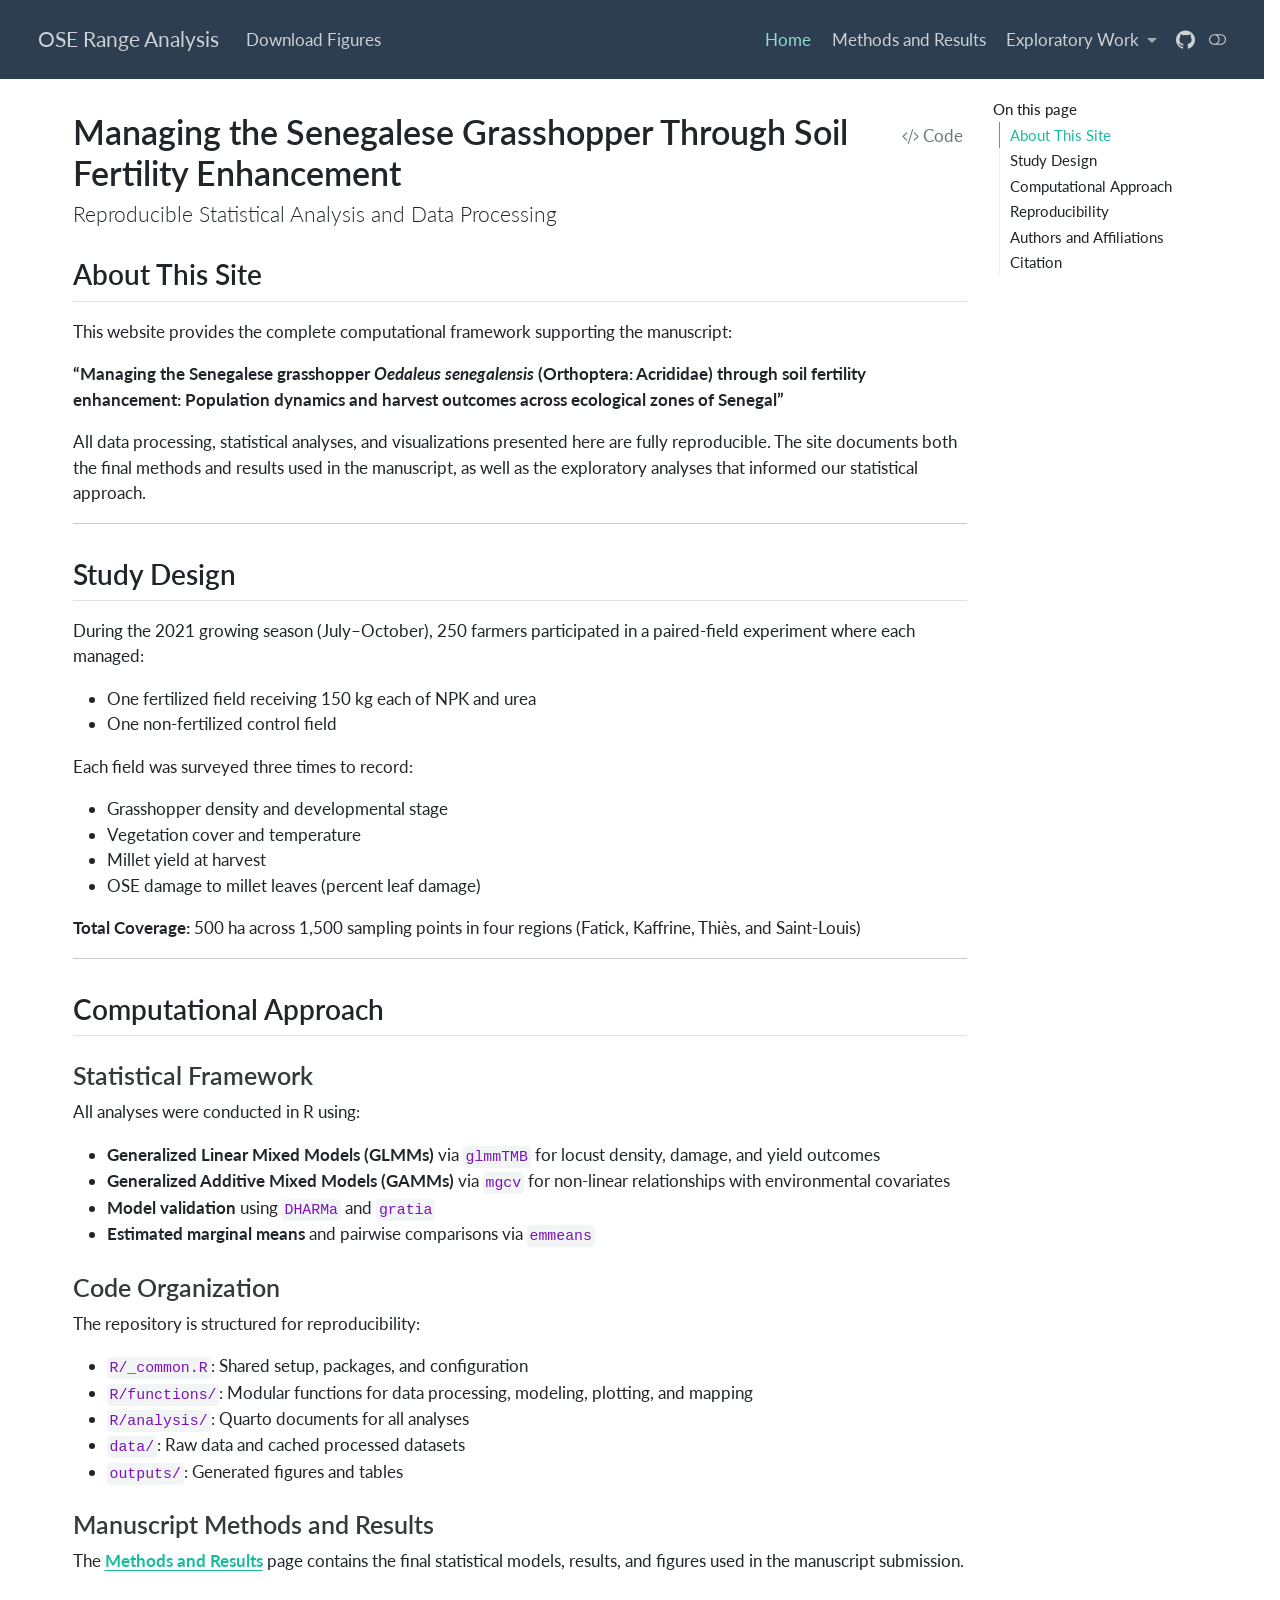
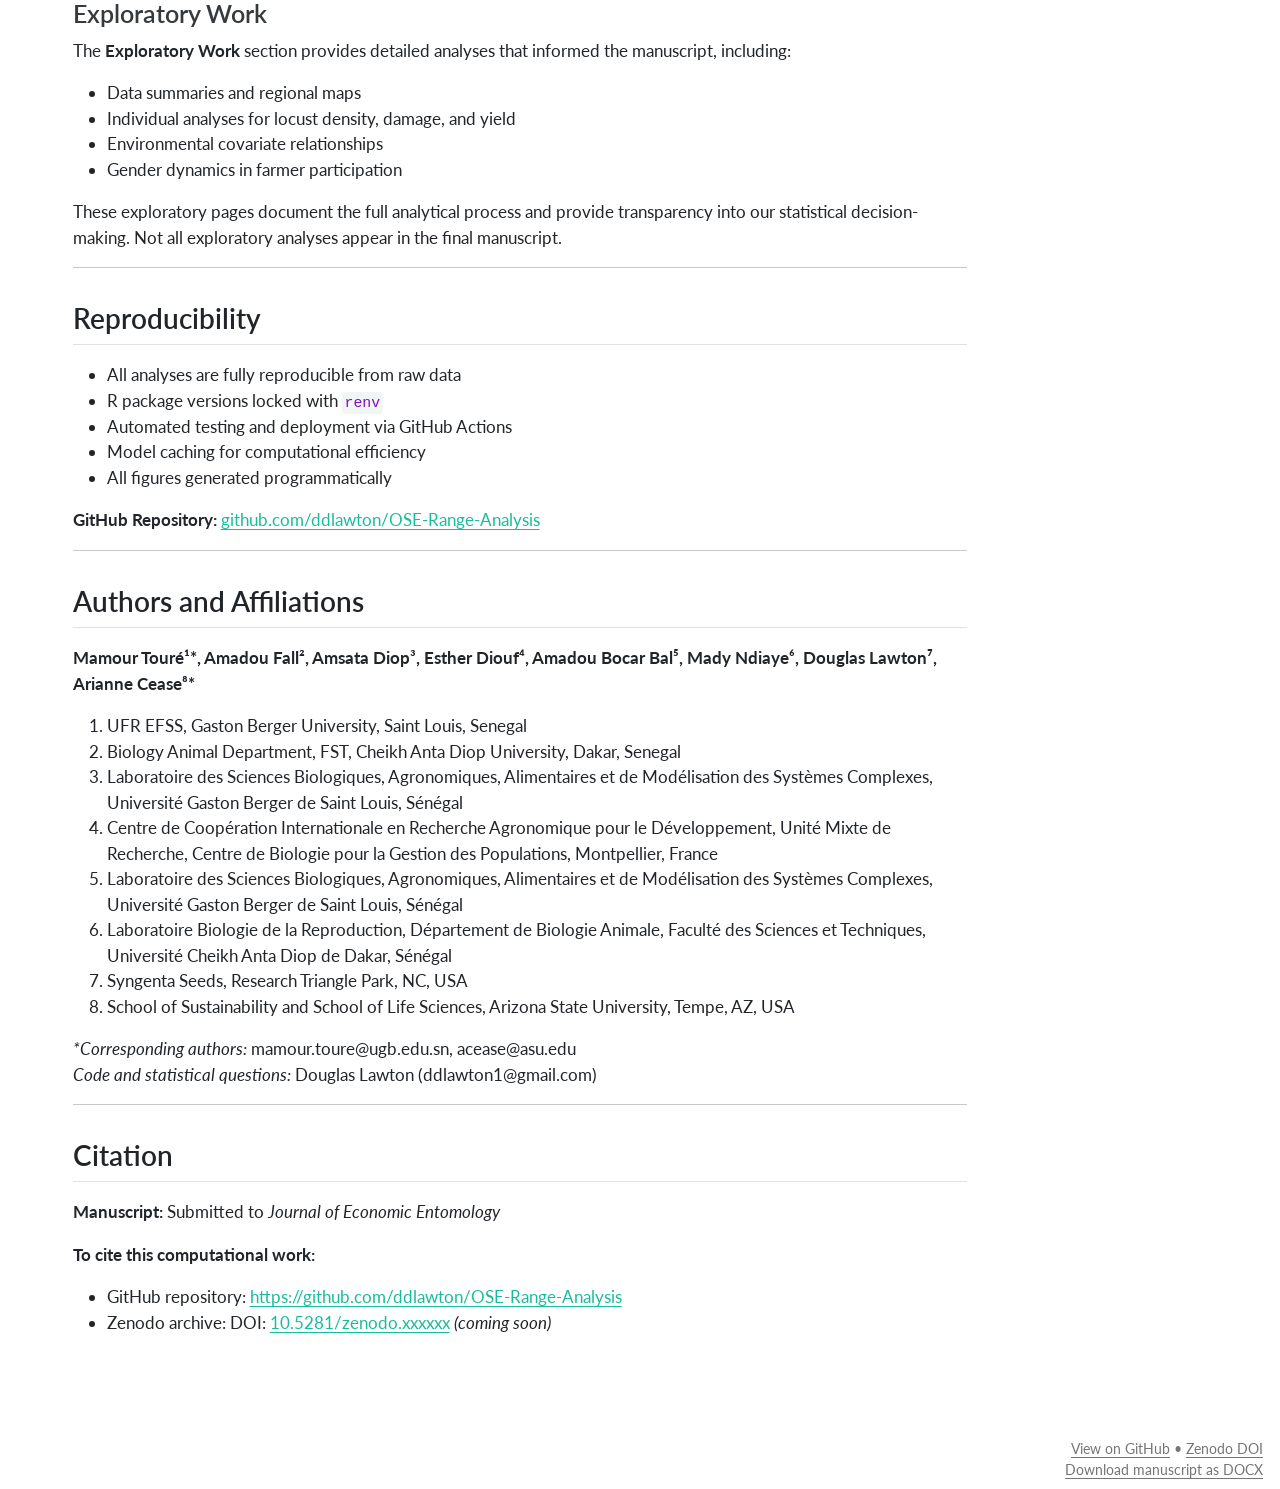
==== commit 63ee4cbc: "deploy: dc199cad9a498259e77edb41ec448303e340bc00" ====
--- a/R/index.html
+++ b/R/index.html
@@ -108,6 +108,19 @@
   }
 }</script>
 <style>html{ scroll-behavior: smooth; }</style>
+<script type="application/json" class="js-hypothesis-config">
+{
+  "theme": "clean",
+  "openSidebar": false,
+  "enableExperimentalNewNoteButton": true
+}
+</script>
+<script async="" src="https://hypothes.is/embed.js"></script>
+<script>
+  window.document.addEventListener("DOMContentLoaded", function (_event) {
+    document.body.classList.add('hypothesis-enabled');
+  });
+</script>
 
 
 </head>
@@ -1107,7 +1120,8 @@
       &nbsp;
     </div>
     <div class="nav-footer-right">
-<p><a href="https://github.com/ddlawton/OSE-Range-Analysis">View on GitHub</a> • <a href="https://doi.org/10.5281/zenodo.xxxxxx">Zenodo DOI</a></p>
+<p><a href="https://github.com/ddlawton/OSE-Range-Analysis">View on GitHub</a> • <a href="https://doi.org/10.5281/zenodo.xxxxxx">Zenodo DOI</a><br>
+<a href="outputs/manuscript_methods_results.docx">Download manuscript as DOCX</a></p>
 </div>
   </div>
 </footer>
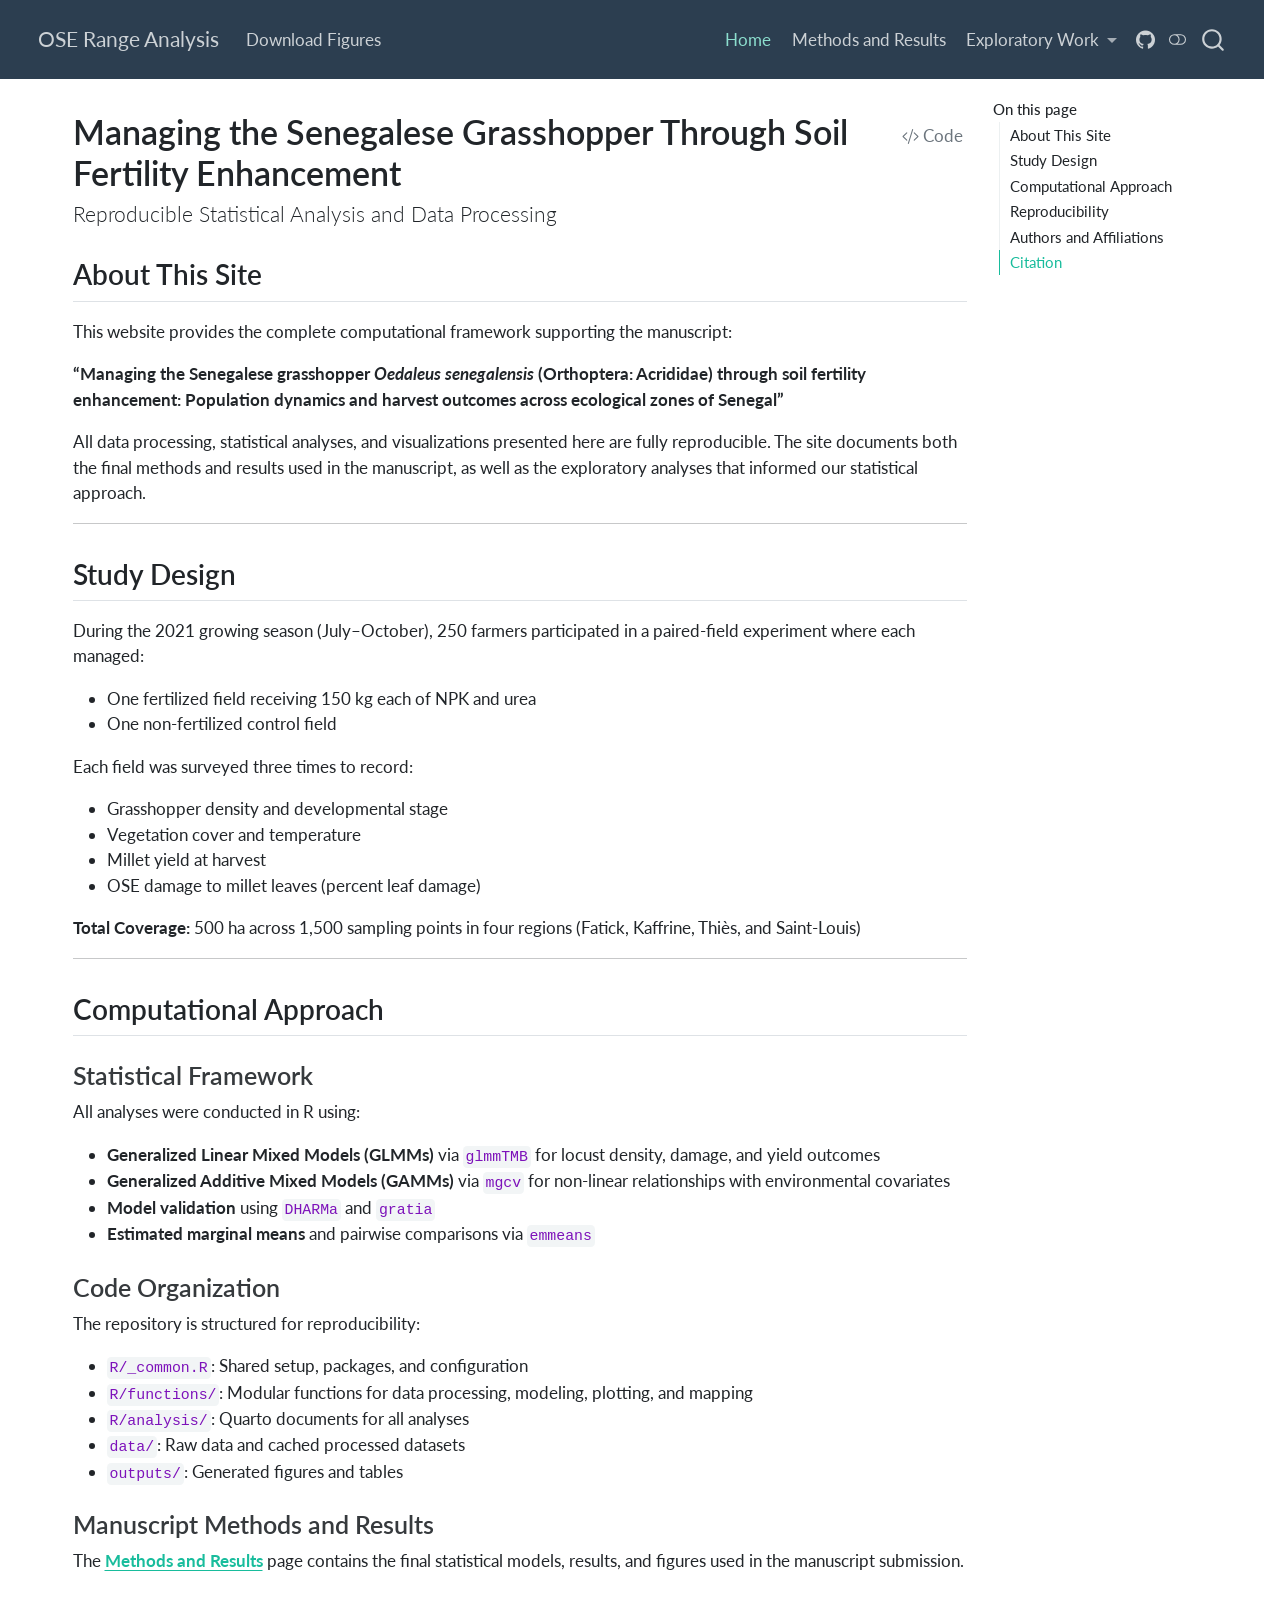
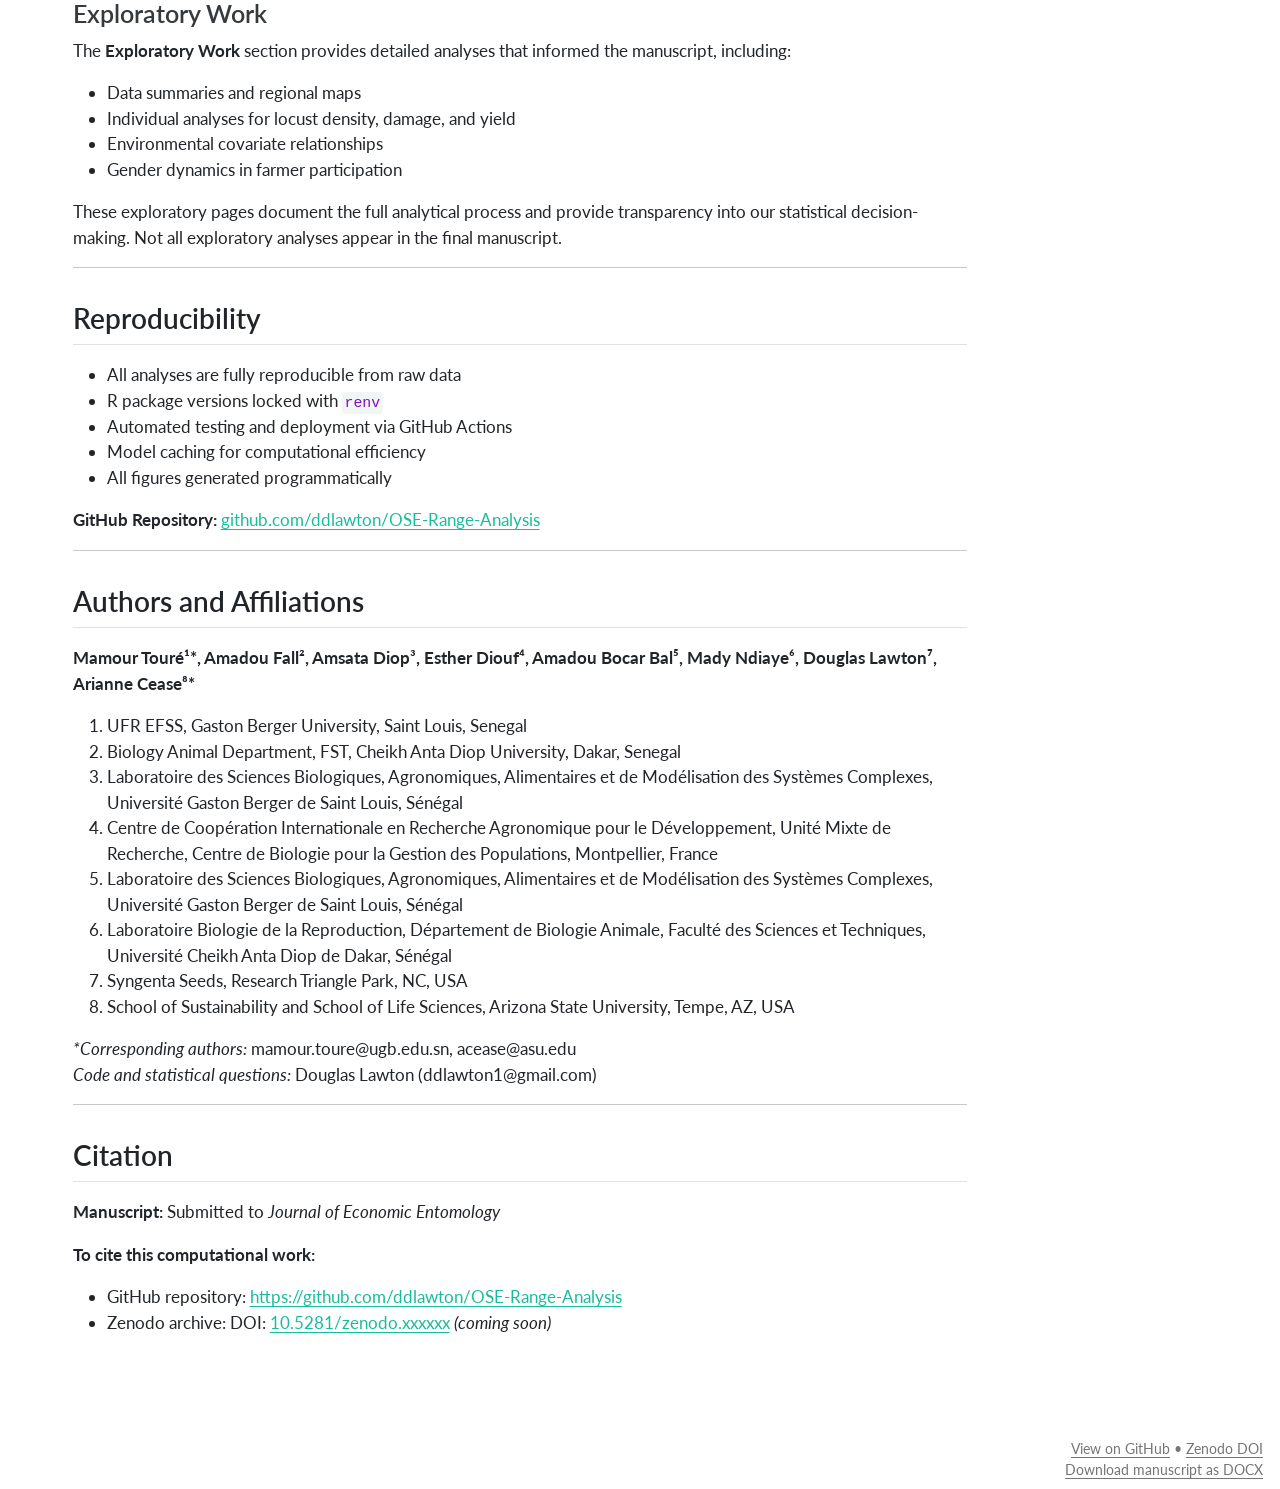
==== commit 5ae2e394: "deploy: fa7d91237612f60332fb75dac773afc759eac156" ====
--- a/R/index.html
+++ b/R/index.html
@@ -2,13 +2,16 @@
 <html xmlns="http://www.w3.org/1999/xhtml" lang="en" xml:lang="en"><head>
 
 <meta charset="utf-8">
-<meta name="generator" content="quarto-1.8.27">
+<meta name="generator" content="quarto-1.9.37">
 
 <meta name="viewport" content="width=device-width, initial-scale=1.0, user-scalable=yes">
 
 
 <title>Managing the Senegalese Grasshopper Through Soil Fertility Enhancement – OSE Range Analysis</title>
 <style>
+/* Default styles provided by pandoc.
+** See https://pandoc.org/MANUAL.html#variables-for-html for config info.
+*/
 code{white-space: pre-wrap;}
 span.smallcaps{font-variant: small-caps;}
 div.columns{display: flex; gap: min(4vw, 1.5em);}
@@ -67,19 +70,18 @@
 <meta name="quarto:offset" content="../">
 <script src="../site_libs/quarto-html/quarto.js" type="module"></script>
 <script src="../site_libs/quarto-html/tabsets/tabsets.js" type="module"></script>
-<script src="../site_libs/quarto-html/axe/axe-check.js" type="module"></script>
 <script src="../site_libs/quarto-html/popper.min.js"></script>
 <script src="../site_libs/quarto-html/tippy.umd.min.js"></script>
 <script src="../site_libs/quarto-html/anchor.min.js"></script>
 <link href="../site_libs/quarto-html/tippy.css" rel="stylesheet">
-<link href="../site_libs/quarto-html/quarto-syntax-highlighting-ed96de9b727972fe78a7b5d16c58bf87.css" rel="stylesheet" class="quarto-color-scheme" id="quarto-text-highlighting-styles">
-<link href="../site_libs/quarto-html/quarto-syntax-highlighting-dark-4d9afe2b8d18ee9fa5d0d57b5ed4214d.css" rel="stylesheet" class="quarto-color-scheme quarto-color-alternate" id="quarto-text-highlighting-styles">
-<link href="../site_libs/quarto-html/quarto-syntax-highlighting-ed96de9b727972fe78a7b5d16c58bf87.css" rel="stylesheet" class="quarto-color-scheme-extra" id="quarto-text-highlighting-styles">
+<link href="../site_libs/quarto-html/quarto-syntax-highlighting-7f8f88aac4f3542376d5c11b86a4c14d.css" rel="stylesheet" class="quarto-color-scheme" id="quarto-text-highlighting-styles">
+<link href="../site_libs/quarto-html/quarto-syntax-highlighting-dark-d0ae9245876894da5ac7e18953ecc5cc.css" rel="stylesheet" class="quarto-color-scheme quarto-color-alternate" id="quarto-text-highlighting-styles">
+<link href="../site_libs/quarto-html/quarto-syntax-highlighting-7f8f88aac4f3542376d5c11b86a4c14d.css" rel="stylesheet" class="quarto-color-scheme-extra" id="quarto-text-highlighting-styles">
 <script src="../site_libs/bootstrap/bootstrap.min.js"></script>
 <link href="../site_libs/bootstrap/bootstrap-icons.css" rel="stylesheet">
-<link href="../site_libs/bootstrap/bootstrap-17d01b5babc88cbee53e37b4dd766b3a.min.css" rel="stylesheet" append-hash="true" class="quarto-color-scheme" id="quarto-bootstrap" data-mode="light">
-<link href="../site_libs/bootstrap/bootstrap-dark-7f54657f98cfd61baa5fc740dde4b5a5.min.css" rel="stylesheet" append-hash="true" class="quarto-color-scheme quarto-color-alternate" id="quarto-bootstrap" data-mode="dark">
-<link href="../site_libs/bootstrap/bootstrap-17d01b5babc88cbee53e37b4dd766b3a.min.css" rel="stylesheet" append-hash="true" class="quarto-color-scheme-extra" id="quarto-bootstrap" data-mode="light">
+<link href="../site_libs/bootstrap/bootstrap-b41724e58f79c1b7773766b10b517708.min.css" rel="stylesheet" append-hash="true" class="quarto-color-scheme" id="quarto-bootstrap" data-mode="light">
+<link href="../site_libs/bootstrap/bootstrap-dark-1a081a750f1ddb3367c3896ea17eb885.min.css" rel="stylesheet" append-hash="true" class="quarto-color-scheme quarto-color-alternate" id="quarto-bootstrap" data-mode="dark">
+<link href="../site_libs/bootstrap/bootstrap-b41724e58f79c1b7773766b10b517708.min.css" rel="stylesheet" append-hash="true" class="quarto-color-scheme-extra" id="quarto-bootstrap" data-mode="light">
 <script id="quarto-search-options" type="application/json">{
   "location": "navbar",
   "copy-button": false,
--- a/site_libs/quarto-html/quarto-syntax-highlighting-7f8f88aac4f3542376d5c11b86a4c14d.css
+++ b/site_libs/quarto-html/quarto-syntax-highlighting-7f8f88aac4f3542376d5c11b86a4c14d.css
@@ -0,0 +1,236 @@
+/* quarto syntax highlight colors */
+:root {
+  --quarto-hl-ot-color: #003B4F;
+  --quarto-hl-at-color: #657422;
+  --quarto-hl-ss-color: #20794D;
+  --quarto-hl-an-color: #5E5E5E;
+  --quarto-hl-fu-color: #4758AB;
+  --quarto-hl-st-color: #20794D;
+  --quarto-hl-cf-color: #003B4F;
+  --quarto-hl-op-color: #5E5E5E;
+  --quarto-hl-er-color: #AD0000;
+  --quarto-hl-bn-color: #AD0000;
+  --quarto-hl-al-color: #AD0000;
+  --quarto-hl-va-color: #111111;
+  --quarto-hl-bu-color: inherit;
+  --quarto-hl-ex-color: inherit;
+  --quarto-hl-pp-color: #AD0000;
+  --quarto-hl-in-color: #5E5E5E;
+  --quarto-hl-vs-color: #20794D;
+  --quarto-hl-wa-color: #5E5E5E;
+  --quarto-hl-do-color: #5E5E5E;
+  --quarto-hl-im-color: #00769E;
+  --quarto-hl-ch-color: #20794D;
+  --quarto-hl-dt-color: #AD0000;
+  --quarto-hl-fl-color: #AD0000;
+  --quarto-hl-co-color: #5E5E5E;
+  --quarto-hl-cv-color: #5E5E5E;
+  --quarto-hl-cn-color: #8f5902;
+  --quarto-hl-sc-color: #5E5E5E;
+  --quarto-hl-dv-color: #AD0000;
+  --quarto-hl-kw-color: #003B4F;
+}
+
+/* other quarto variables */
+:root {
+  --quarto-font-monospace: SFMono-Regular, Menlo, Monaco, Consolas, "Liberation Mono", "Courier New", monospace;
+}
+
+/* syntax highlight based on Pandoc's rules */
+pre > code.sourceCode > span {
+  color: #003B4F;
+}
+
+code.sourceCode > span {
+  color: #003B4F;
+}
+
+div.sourceCode,
+div.sourceCode pre.sourceCode {
+  color: #003B4F;
+}
+
+/* Normal */
+code span {
+  color: #003B4F;
+}
+
+/* Alert */
+code span.al {
+  color: #AD0000;
+  font-style: inherit;
+}
+
+/* Annotation */
+code span.an {
+  color: #5E5E5E;
+  font-style: inherit;
+}
+
+/* Attribute */
+code span.at {
+  color: #657422;
+  font-style: inherit;
+}
+
+/* BaseN */
+code span.bn {
+  color: #AD0000;
+  font-style: inherit;
+}
+
+/* BuiltIn */
+code span.bu {
+  font-style: inherit;
+}
+
+/* ControlFlow */
+code span.cf {
+  color: #003B4F;
+  font-weight: bold;
+  font-style: inherit;
+}
+
+/* Char */
+code span.ch {
+  color: #20794D;
+  font-style: inherit;
+}
+
+/* Constant */
+code span.cn {
+  color: #8f5902;
+  font-style: inherit;
+}
+
+/* Comment */
+code span.co {
+  color: #5E5E5E;
+  font-style: inherit;
+}
+
+/* CommentVar */
+code span.cv {
+  color: #5E5E5E;
+  font-style: italic;
+}
+
+/* Documentation */
+code span.do {
+  color: #5E5E5E;
+  font-style: italic;
+}
+
+/* DataType */
+code span.dt {
+  color: #AD0000;
+  font-style: inherit;
+}
+
+/* DecVal */
+code span.dv {
+  color: #AD0000;
+  font-style: inherit;
+}
+
+/* Error */
+code span.er {
+  color: #AD0000;
+  font-style: inherit;
+}
+
+/* Extension */
+code span.ex {
+  font-style: inherit;
+}
+
+/* Float */
+code span.fl {
+  color: #AD0000;
+  font-style: inherit;
+}
+
+/* Function */
+code span.fu {
+  color: #4758AB;
+  font-style: inherit;
+}
+
+/* Import */
+code span.im {
+  color: #00769E;
+  font-style: inherit;
+}
+
+/* Information */
+code span.in {
+  color: #5E5E5E;
+  font-style: inherit;
+}
+
+/* Keyword */
+code span.kw {
+  color: #003B4F;
+  font-weight: bold;
+  font-style: inherit;
+}
+
+/* Operator */
+code span.op {
+  color: #5E5E5E;
+  font-style: inherit;
+}
+
+/* Other */
+code span.ot {
+  color: #003B4F;
+  font-style: inherit;
+}
+
+/* Preprocessor */
+code span.pp {
+  color: #AD0000;
+  font-style: inherit;
+}
+
+/* SpecialChar */
+code span.sc {
+  color: #5E5E5E;
+  font-style: inherit;
+}
+
+/* SpecialString */
+code span.ss {
+  color: #20794D;
+  font-style: inherit;
+}
+
+/* String */
+code span.st {
+  color: #20794D;
+  font-style: inherit;
+}
+
+/* Variable */
+code span.va {
+  color: #111111;
+  font-style: inherit;
+}
+
+/* VerbatimString */
+code span.vs {
+  color: #20794D;
+  font-style: inherit;
+}
+
+/* Warning */
+code span.wa {
+  color: #5E5E5E;
+  font-style: italic;
+}
+
+.prevent-inlining {
+  content: "</";
+}
+
+/*# sourceMappingURL=789ad8cd35626ba772517505b42a116e.css.map */
--- a/site_libs/quarto-html/quarto-syntax-highlighting-dark-d0ae9245876894da5ac7e18953ecc5cc.css
+++ b/site_libs/quarto-html/quarto-syntax-highlighting-dark-d0ae9245876894da5ac7e18953ecc5cc.css
@@ -0,0 +1,219 @@
+/* quarto syntax highlight colors */
+:root {
+  --quarto-hl-al-color: #f07178;
+  --quarto-hl-an-color: #d4d0ab;
+  --quarto-hl-at-color: #00e0e0;
+  --quarto-hl-bn-color: #d4d0ab;
+  --quarto-hl-bu-color: #abe338;
+  --quarto-hl-ch-color: #abe338;
+  --quarto-hl-co-color: #f8f8f2;
+  --quarto-hl-cv-color: #ffd700;
+  --quarto-hl-cn-color: #ffd700;
+  --quarto-hl-cf-color: #ffa07a;
+  --quarto-hl-dt-color: #ffa07a;
+  --quarto-hl-dv-color: #d4d0ab;
+  --quarto-hl-do-color: #f8f8f2;
+  --quarto-hl-er-color: #f07178;
+  --quarto-hl-ex-color: #00e0e0;
+  --quarto-hl-fl-color: #d4d0ab;
+  --quarto-hl-fu-color: #ffa07a;
+  --quarto-hl-im-color: #abe338;
+  --quarto-hl-in-color: #d4d0ab;
+  --quarto-hl-kw-color: #ffa07a;
+  --quarto-hl-op-color: #ffa07a;
+  --quarto-hl-ot-color: #00e0e0;
+  --quarto-hl-pp-color: #dcc6e0;
+  --quarto-hl-re-color: #00e0e0;
+  --quarto-hl-sc-color: #abe338;
+  --quarto-hl-ss-color: #abe338;
+  --quarto-hl-st-color: #abe338;
+  --quarto-hl-va-color: #00e0e0;
+  --quarto-hl-vs-color: #abe338;
+  --quarto-hl-wa-color: #dcc6e0;
+}
+
+/* other quarto variables */
+:root {
+  --quarto-font-monospace: SFMono-Regular, Menlo, Monaco, Consolas, "Liberation Mono", "Courier New", monospace;
+}
+
+/* syntax highlight based on Pandoc's rules */
+pre > code.sourceCode > span {
+  color: #f8f8f2;
+}
+
+code.sourceCode > span {
+  color: #f8f8f2;
+}
+
+div.sourceCode,
+div.sourceCode pre.sourceCode {
+  color: #f8f8f2;
+}
+
+/* Normal */
+code span {
+  color: #f8f8f2;
+}
+
+/* Alert */
+code span.al {
+  color: #f07178;
+}
+
+/* Annotation */
+code span.an {
+  color: #d4d0ab;
+}
+
+/* Attribute */
+code span.at {
+  color: #00e0e0;
+}
+
+/* BaseN */
+code span.bn {
+  color: #d4d0ab;
+}
+
+/* BuiltIn */
+code span.bu {
+  color: #abe338;
+}
+
+/* ControlFlow */
+code span.cf {
+  font-weight: bold;
+  color: #ffa07a;
+}
+
+/* Char */
+code span.ch {
+  color: #abe338;
+}
+
+/* Constant */
+code span.cn {
+  color: #ffd700;
+}
+
+/* Comment */
+code span.co {
+  font-style: italic;
+  color: #f8f8f2;
+}
+
+/* CommentVar */
+code span.cv {
+  color: #ffd700;
+}
+
+/* Documentation */
+code span.do {
+  color: #f8f8f2;
+}
+
+/* DataType */
+code span.dt {
+  color: #ffa07a;
+}
+
+/* DecVal */
+code span.dv {
+  color: #d4d0ab;
+}
+
+/* Error */
+code span.er {
+  color: #f07178;
+  text-decoration: underline;
+}
+
+/* Extension */
+code span.ex {
+  font-weight: bold;
+  color: #00e0e0;
+}
+
+/* Float */
+code span.fl {
+  color: #d4d0ab;
+}
+
+/* Function */
+code span.fu {
+  color: #ffa07a;
+}
+
+/* Import */
+code span.im {
+  color: #abe338;
+}
+
+/* Information */
+code span.in {
+  color: #d4d0ab;
+}
+
+/* Keyword */
+code span.kw {
+  font-weight: bold;
+  color: #ffa07a;
+}
+
+/* Operator */
+code span.op {
+  color: #ffa07a;
+}
+
+/* Other */
+code span.ot {
+  color: #00e0e0;
+}
+
+/* Preprocessor */
+code span.pp {
+  color: #dcc6e0;
+}
+
+/* RegionMarker */
+code span.re {
+  background-color: #f8f8f2;
+  color: #00e0e0;
+}
+
+/* SpecialChar */
+code span.sc {
+  color: #abe338;
+}
+
+/* SpecialString */
+code span.ss {
+  color: #abe338;
+}
+
+/* String */
+code span.st {
+  color: #abe338;
+}
+
+/* Variable */
+code span.va {
+  color: #00e0e0;
+}
+
+/* VerbatimString */
+code span.vs {
+  color: #abe338;
+}
+
+/* Warning */
+code span.wa {
+  color: #dcc6e0;
+}
+
+.prevent-inlining {
+  content: "</";
+}
+
+/*# sourceMappingURL=e2dac9153eaf3c552d5043f9565d03d7.css.map */
--- a/site_libs/quarto-html/quarto-syntax-highlighting-7f8f88aac4f3542376d5c11b86a4c14d.css
+++ b/site_libs/quarto-html/quarto-syntax-highlighting-7f8f88aac4f3542376d5c11b86a4c14d.css
@@ -0,0 +1,236 @@
+/* quarto syntax highlight colors */
+:root {
+  --quarto-hl-ot-color: #003B4F;
+  --quarto-hl-at-color: #657422;
+  --quarto-hl-ss-color: #20794D;
+  --quarto-hl-an-color: #5E5E5E;
+  --quarto-hl-fu-color: #4758AB;
+  --quarto-hl-st-color: #20794D;
+  --quarto-hl-cf-color: #003B4F;
+  --quarto-hl-op-color: #5E5E5E;
+  --quarto-hl-er-color: #AD0000;
+  --quarto-hl-bn-color: #AD0000;
+  --quarto-hl-al-color: #AD0000;
+  --quarto-hl-va-color: #111111;
+  --quarto-hl-bu-color: inherit;
+  --quarto-hl-ex-color: inherit;
+  --quarto-hl-pp-color: #AD0000;
+  --quarto-hl-in-color: #5E5E5E;
+  --quarto-hl-vs-color: #20794D;
+  --quarto-hl-wa-color: #5E5E5E;
+  --quarto-hl-do-color: #5E5E5E;
+  --quarto-hl-im-color: #00769E;
+  --quarto-hl-ch-color: #20794D;
+  --quarto-hl-dt-color: #AD0000;
+  --quarto-hl-fl-color: #AD0000;
+  --quarto-hl-co-color: #5E5E5E;
+  --quarto-hl-cv-color: #5E5E5E;
+  --quarto-hl-cn-color: #8f5902;
+  --quarto-hl-sc-color: #5E5E5E;
+  --quarto-hl-dv-color: #AD0000;
+  --quarto-hl-kw-color: #003B4F;
+}
+
+/* other quarto variables */
+:root {
+  --quarto-font-monospace: SFMono-Regular, Menlo, Monaco, Consolas, "Liberation Mono", "Courier New", monospace;
+}
+
+/* syntax highlight based on Pandoc's rules */
+pre > code.sourceCode > span {
+  color: #003B4F;
+}
+
+code.sourceCode > span {
+  color: #003B4F;
+}
+
+div.sourceCode,
+div.sourceCode pre.sourceCode {
+  color: #003B4F;
+}
+
+/* Normal */
+code span {
+  color: #003B4F;
+}
+
+/* Alert */
+code span.al {
+  color: #AD0000;
+  font-style: inherit;
+}
+
+/* Annotation */
+code span.an {
+  color: #5E5E5E;
+  font-style: inherit;
+}
+
+/* Attribute */
+code span.at {
+  color: #657422;
+  font-style: inherit;
+}
+
+/* BaseN */
+code span.bn {
+  color: #AD0000;
+  font-style: inherit;
+}
+
+/* BuiltIn */
+code span.bu {
+  font-style: inherit;
+}
+
+/* ControlFlow */
+code span.cf {
+  color: #003B4F;
+  font-weight: bold;
+  font-style: inherit;
+}
+
+/* Char */
+code span.ch {
+  color: #20794D;
+  font-style: inherit;
+}
+
+/* Constant */
+code span.cn {
+  color: #8f5902;
+  font-style: inherit;
+}
+
+/* Comment */
+code span.co {
+  color: #5E5E5E;
+  font-style: inherit;
+}
+
+/* CommentVar */
+code span.cv {
+  color: #5E5E5E;
+  font-style: italic;
+}
+
+/* Documentation */
+code span.do {
+  color: #5E5E5E;
+  font-style: italic;
+}
+
+/* DataType */
+code span.dt {
+  color: #AD0000;
+  font-style: inherit;
+}
+
+/* DecVal */
+code span.dv {
+  color: #AD0000;
+  font-style: inherit;
+}
+
+/* Error */
+code span.er {
+  color: #AD0000;
+  font-style: inherit;
+}
+
+/* Extension */
+code span.ex {
+  font-style: inherit;
+}
+
+/* Float */
+code span.fl {
+  color: #AD0000;
+  font-style: inherit;
+}
+
+/* Function */
+code span.fu {
+  color: #4758AB;
+  font-style: inherit;
+}
+
+/* Import */
+code span.im {
+  color: #00769E;
+  font-style: inherit;
+}
+
+/* Information */
+code span.in {
+  color: #5E5E5E;
+  font-style: inherit;
+}
+
+/* Keyword */
+code span.kw {
+  color: #003B4F;
+  font-weight: bold;
+  font-style: inherit;
+}
+
+/* Operator */
+code span.op {
+  color: #5E5E5E;
+  font-style: inherit;
+}
+
+/* Other */
+code span.ot {
+  color: #003B4F;
+  font-style: inherit;
+}
+
+/* Preprocessor */
+code span.pp {
+  color: #AD0000;
+  font-style: inherit;
+}
+
+/* SpecialChar */
+code span.sc {
+  color: #5E5E5E;
+  font-style: inherit;
+}
+
+/* SpecialString */
+code span.ss {
+  color: #20794D;
+  font-style: inherit;
+}
+
+/* String */
+code span.st {
+  color: #20794D;
+  font-style: inherit;
+}
+
+/* Variable */
+code span.va {
+  color: #111111;
+  font-style: inherit;
+}
+
+/* VerbatimString */
+code span.vs {
+  color: #20794D;
+  font-style: inherit;
+}
+
+/* Warning */
+code span.wa {
+  color: #5E5E5E;
+  font-style: italic;
+}
+
+.prevent-inlining {
+  content: "</";
+}
+
+/*# sourceMappingURL=789ad8cd35626ba772517505b42a116e.css.map */
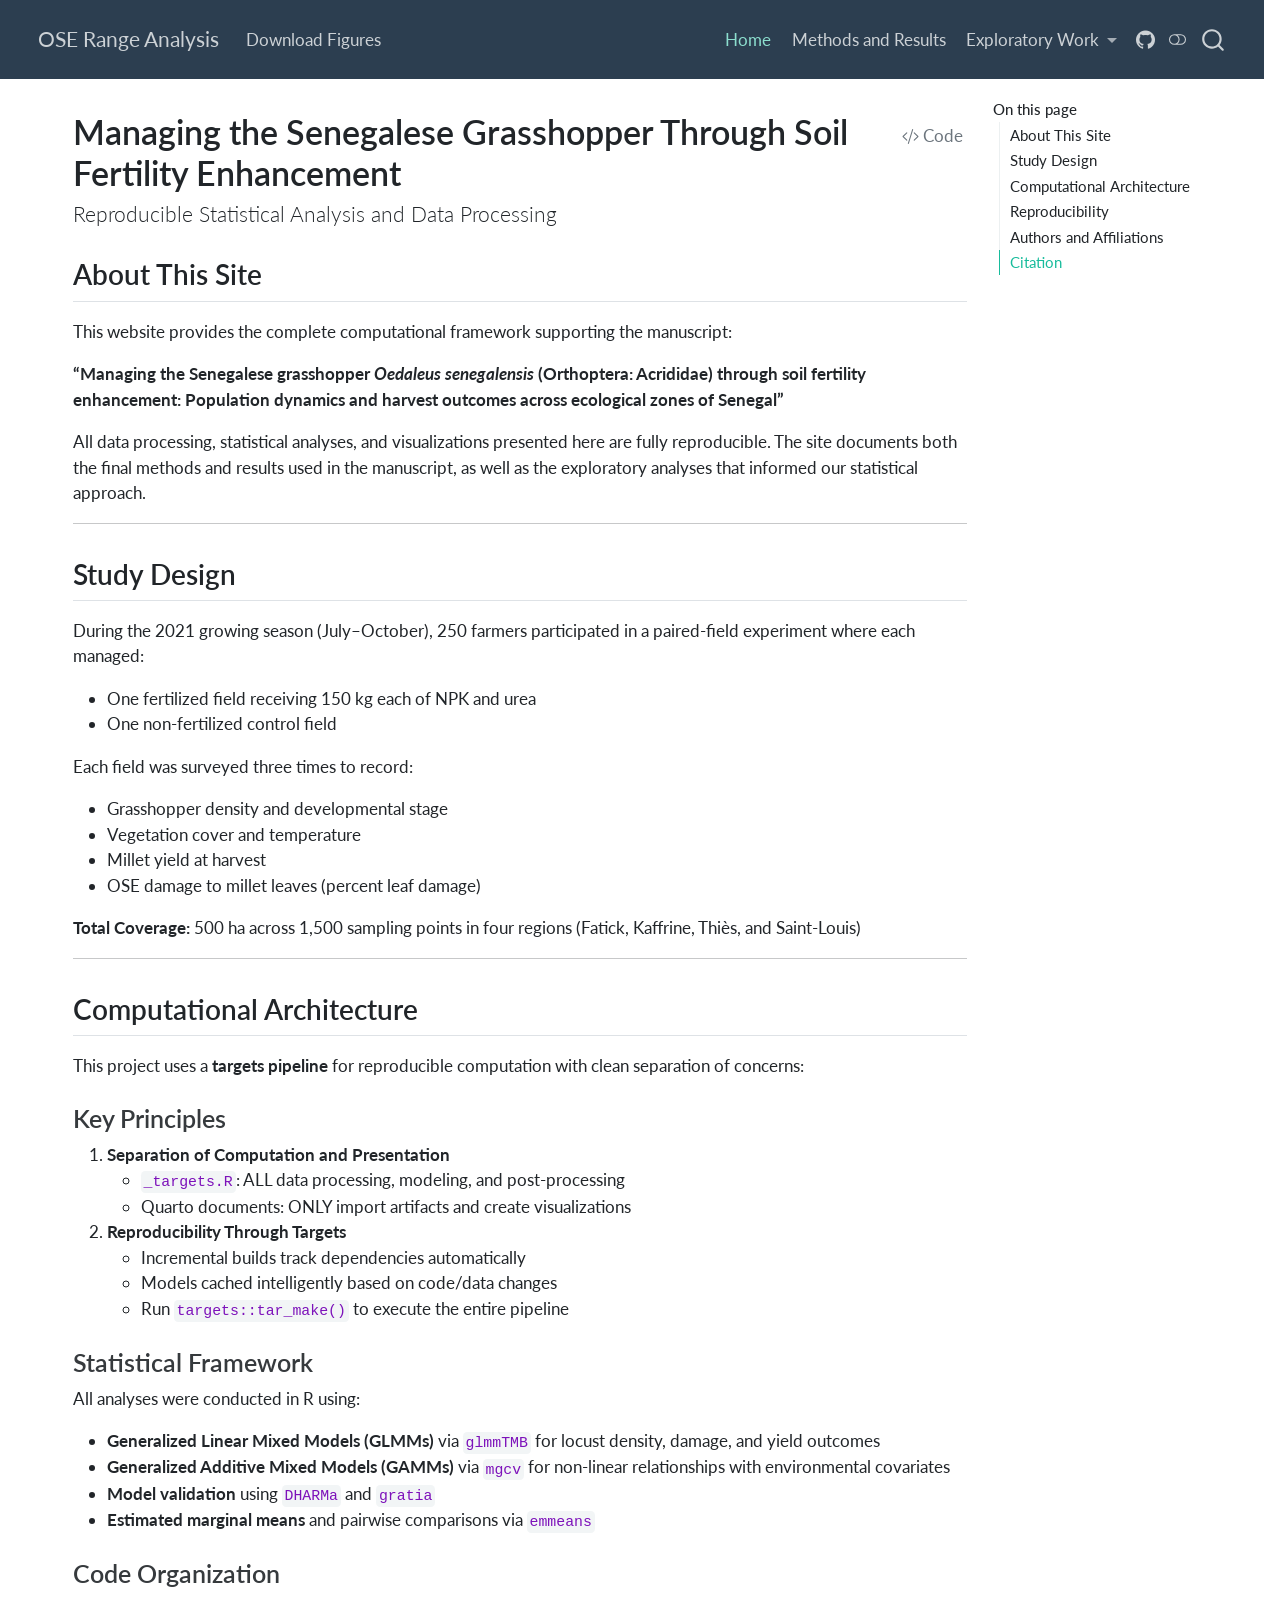
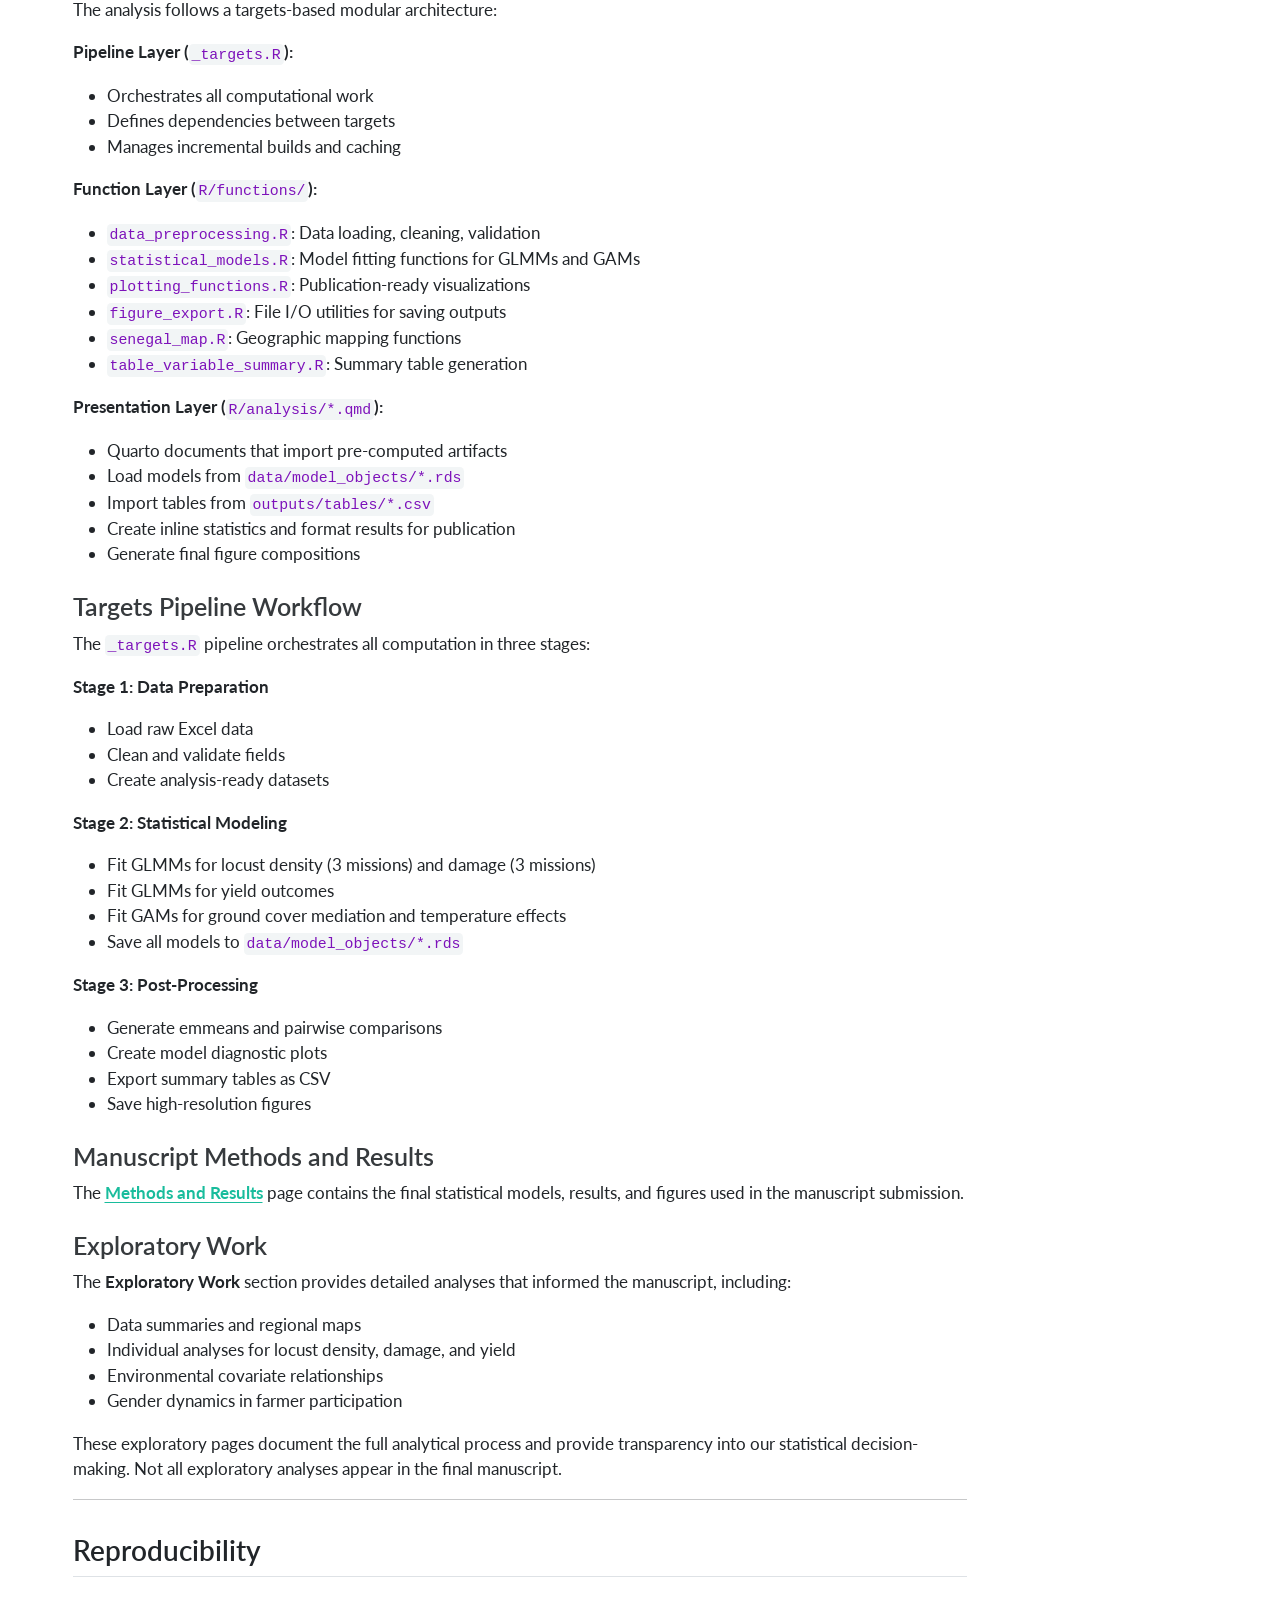
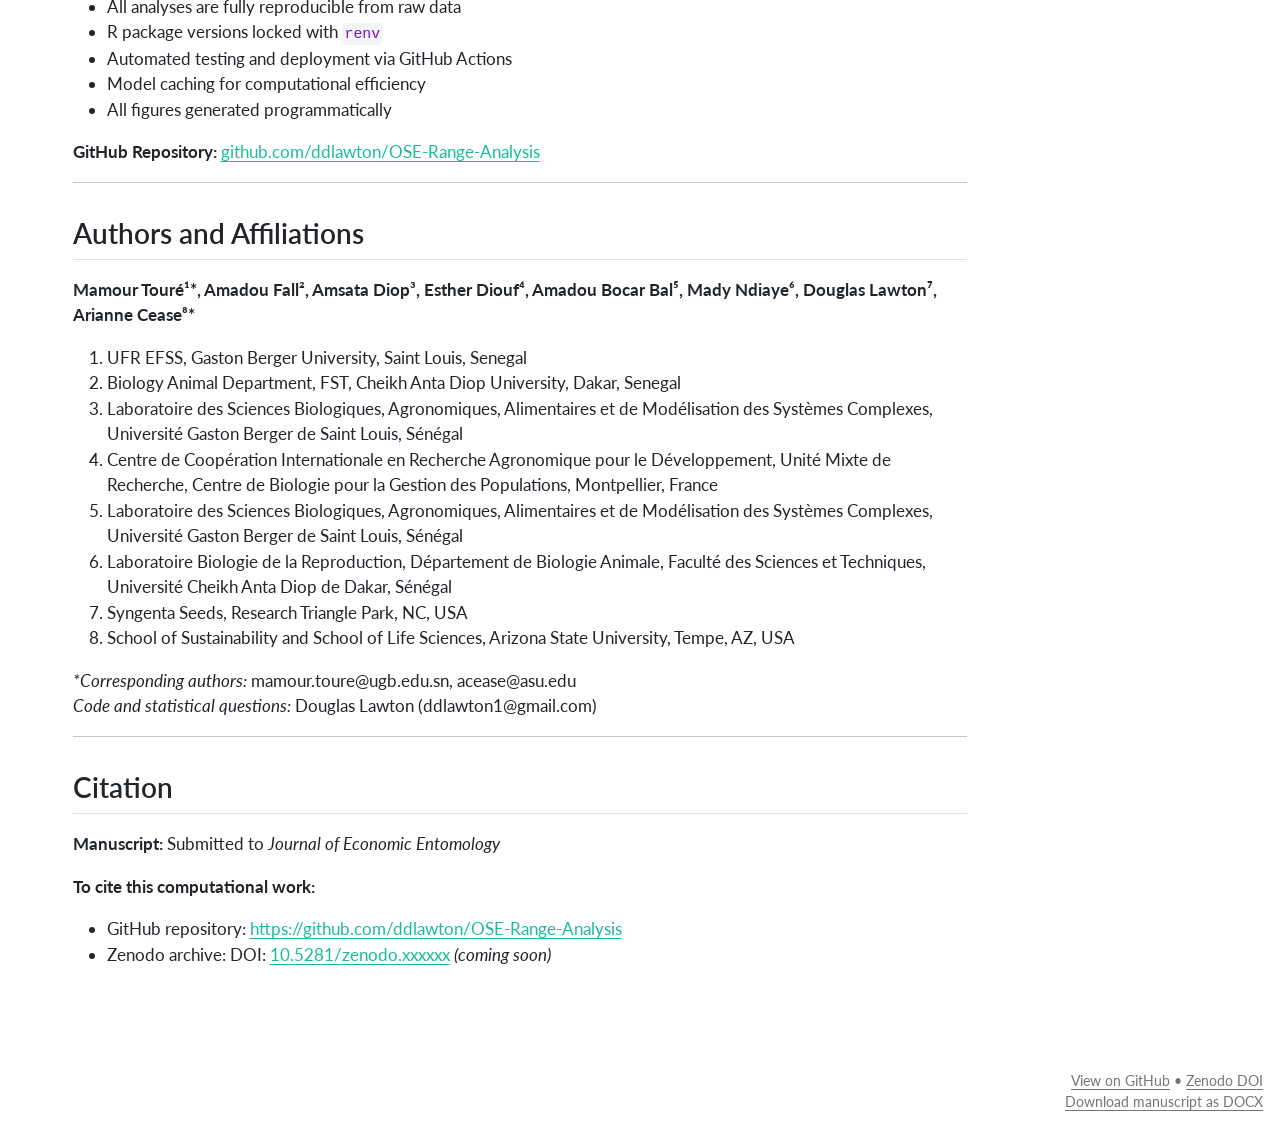
==== commit d7f87f69: "deploy: 2208171d43a27b3c5a9a12fcd5c39265890e39ee" ====
--- a/R/index.html
+++ b/R/index.html
@@ -2,7 +2,7 @@
 <html xmlns="http://www.w3.org/1999/xhtml" lang="en" xml:lang="en"><head>
 
 <meta charset="utf-8">
-<meta name="generator" content="quarto-1.9.37">
+<meta name="generator" content="quarto-1.9.38">
 
 <meta name="viewport" content="width=device-width, initial-scale=1.0, user-scalable=yes">
 
@@ -74,9 +74,9 @@
 <script src="../site_libs/quarto-html/tippy.umd.min.js"></script>
 <script src="../site_libs/quarto-html/anchor.min.js"></script>
 <link href="../site_libs/quarto-html/tippy.css" rel="stylesheet">
-<link href="../site_libs/quarto-html/quarto-syntax-highlighting-7f8f88aac4f3542376d5c11b86a4c14d.css" rel="stylesheet" class="quarto-color-scheme" id="quarto-text-highlighting-styles">
-<link href="../site_libs/quarto-html/quarto-syntax-highlighting-dark-d0ae9245876894da5ac7e18953ecc5cc.css" rel="stylesheet" class="quarto-color-scheme quarto-color-alternate" id="quarto-text-highlighting-styles">
-<link href="../site_libs/quarto-html/quarto-syntax-highlighting-7f8f88aac4f3542376d5c11b86a4c14d.css" rel="stylesheet" class="quarto-color-scheme-extra" id="quarto-text-highlighting-styles">
+<link href="../site_libs/quarto-html/quarto-syntax-highlighting-15634bcf2e68342d4ad2dfa704d543f6.css" rel="stylesheet" class="quarto-color-scheme" id="quarto-text-highlighting-styles">
+<link href="../site_libs/quarto-html/quarto-syntax-highlighting-dark-0a6b7249c26820e032cb0bd839ff02b1.css" rel="stylesheet" class="quarto-color-scheme quarto-color-alternate" id="quarto-text-highlighting-styles">
+<link href="../site_libs/quarto-html/quarto-syntax-highlighting-15634bcf2e68342d4ad2dfa704d543f6.css" rel="stylesheet" class="quarto-color-scheme-extra" id="quarto-text-highlighting-styles">
 <script src="../site_libs/bootstrap/bootstrap.min.js"></script>
 <link href="../site_libs/bootstrap/bootstrap-icons.css" rel="stylesheet">
 <link href="../site_libs/bootstrap/bootstrap-b41724e58f79c1b7773766b10b517708.min.css" rel="stylesheet" append-hash="true" class="quarto-color-scheme" id="quarto-bootstrap" data-mode="light">
@@ -391,10 +391,12 @@
   <ul>
   <li><a href="#about-this-site" id="toc-about-this-site" class="nav-link active" data-scroll-target="#about-this-site">About This Site</a></li>
   <li><a href="#study-design" id="toc-study-design" class="nav-link" data-scroll-target="#study-design">Study Design</a></li>
-  <li><a href="#computational-approach" id="toc-computational-approach" class="nav-link" data-scroll-target="#computational-approach">Computational Approach</a>
+  <li><a href="#computational-architecture" id="toc-computational-architecture" class="nav-link" data-scroll-target="#computational-architecture">Computational Architecture</a>
   <ul class="collapse">
+  <li><a href="#key-principles" id="toc-key-principles" class="nav-link" data-scroll-target="#key-principles">Key Principles</a></li>
   <li><a href="#statistical-framework" id="toc-statistical-framework" class="nav-link" data-scroll-target="#statistical-framework">Statistical Framework</a></li>
   <li><a href="#code-organization" id="toc-code-organization" class="nav-link" data-scroll-target="#code-organization">Code Organization</a></li>
+  <li><a href="#targets-pipeline-workflow" id="toc-targets-pipeline-workflow" class="nav-link" data-scroll-target="#targets-pipeline-workflow">Targets Pipeline Workflow</a></li>
   <li><a href="#manuscript-methods-and-results" id="toc-manuscript-methods-and-results" class="nav-link" data-scroll-target="#manuscript-methods-and-results">Manuscript Methods and Results</a></li>
   <li><a href="#exploratory-work" id="toc-exploratory-work" class="nav-link" data-scroll-target="#exploratory-work">Exploratory Work</a></li>
   </ul></li>
@@ -452,8 +454,25 @@
 <p><strong>Total Coverage:</strong> 500 ha across 1,500 sampling points in four regions (Fatick, Kaffrine, Thiès, and Saint-Louis)</p>
 <hr>
 </section>
-<section id="computational-approach" class="level2">
-<h2 class="anchored" data-anchor-id="computational-approach">Computational Approach</h2>
+<section id="computational-architecture" class="level2">
+<h2 class="anchored" data-anchor-id="computational-architecture">Computational Architecture</h2>
+<p>This project uses a <strong>targets pipeline</strong> for reproducible computation with clean separation of concerns:</p>
+<section id="key-principles" class="level3">
+<h3 class="anchored" data-anchor-id="key-principles">Key Principles</h3>
+<ol type="1">
+<li><strong>Separation of Computation and Presentation</strong>
+<ul>
+<li><code>_targets.R</code>: ALL data processing, modeling, and post-processing</li>
+<li>Quarto documents: ONLY import artifacts and create visualizations</li>
+</ul></li>
+<li><strong>Reproducibility Through Targets</strong>
+<ul>
+<li>Incremental builds track dependencies automatically</li>
+<li>Models cached intelligently based on code/data changes</li>
+<li>Run <code>targets::tar_make()</code> to execute the entire pipeline</li>
+</ul></li>
+</ol>
+</section>
 <section id="statistical-framework" class="level3">
 <h3 class="anchored" data-anchor-id="statistical-framework">Statistical Framework</h3>
 <p>All analyses were conducted in R using:</p>
@@ -466,13 +485,53 @@
 </section>
 <section id="code-organization" class="level3">
 <h3 class="anchored" data-anchor-id="code-organization">Code Organization</h3>
-<p>The repository is structured for reproducibility:</p>
-<ul>
-<li><strong><code>R/_common.R</code></strong>: Shared setup, packages, and configuration</li>
-<li><strong><code>R/functions/</code></strong>: Modular functions for data processing, modeling, plotting, and mapping</li>
-<li><strong><code>R/analysis/</code></strong>: Quarto documents for all analyses</li>
-<li><strong><code>data/</code></strong>: Raw data and cached processed datasets</li>
-<li><strong><code>outputs/</code></strong>: Generated figures and tables</li>
+<p>The analysis follows a targets-based modular architecture:</p>
+<p><strong>Pipeline Layer (<code>_targets.R</code>):</strong></p>
+<ul>
+<li>Orchestrates all computational work</li>
+<li>Defines dependencies between targets</li>
+<li>Manages incremental builds and caching</li>
+</ul>
+<p><strong>Function Layer (<code>R/functions/</code>):</strong></p>
+<ul>
+<li><code>data_preprocessing.R</code>: Data loading, cleaning, validation</li>
+<li><code>statistical_models.R</code>: Model fitting functions for GLMMs and GAMs</li>
+<li><code>plotting_functions.R</code>: Publication-ready visualizations</li>
+<li><code>figure_export.R</code>: File I/O utilities for saving outputs</li>
+<li><code>senegal_map.R</code>: Geographic mapping functions</li>
+<li><code>table_variable_summary.R</code>: Summary table generation</li>
+</ul>
+<p><strong>Presentation Layer (<code>R/analysis/*.qmd</code>):</strong></p>
+<ul>
+<li>Quarto documents that import pre-computed artifacts</li>
+<li>Load models from <code>data/model_objects/*.rds</code></li>
+<li>Import tables from <code>outputs/tables/*.csv</code></li>
+<li>Create inline statistics and format results for publication</li>
+<li>Generate final figure compositions</li>
+</ul>
+</section>
+<section id="targets-pipeline-workflow" class="level3">
+<h3 class="anchored" data-anchor-id="targets-pipeline-workflow">Targets Pipeline Workflow</h3>
+<p>The <code>_targets.R</code> pipeline orchestrates all computation in three stages:</p>
+<p><strong>Stage 1: Data Preparation</strong></p>
+<ul>
+<li>Load raw Excel data</li>
+<li>Clean and validate fields</li>
+<li>Create analysis-ready datasets</li>
+</ul>
+<p><strong>Stage 2: Statistical Modeling</strong></p>
+<ul>
+<li>Fit GLMMs for locust density (3 missions) and damage (3 missions)</li>
+<li>Fit GLMMs for yield outcomes</li>
+<li>Fit GAMs for ground cover mediation and temperature effects</li>
+<li>Save all models to <code>data/model_objects/*.rds</code></li>
+</ul>
+<p><strong>Stage 3: Post-Processing</strong></p>
+<ul>
+<li>Generate emmeans and pairwise comparisons</li>
+<li>Create model diagnostic plots</li>
+<li>Export summary tables as CSV</li>
+<li>Save high-resolution figures</li>
 </ul>
 </section>
 <section id="manuscript-methods-and-results" class="level3">
@@ -1035,82 +1094,136 @@
 <span id="cb1-33"><a href="#cb1-33" aria-hidden="true" tabindex="-1"></a></span>
 <span id="cb1-34"><a href="#cb1-34" aria-hidden="true" tabindex="-1"></a>------------------------------------------------------------------------</span>
 <span id="cb1-35"><a href="#cb1-35" aria-hidden="true" tabindex="-1"></a></span>
-<span id="cb1-36"><a href="#cb1-36" aria-hidden="true" tabindex="-1"></a><span class="fu">## Computational Approach</span></span>
+<span id="cb1-36"><a href="#cb1-36" aria-hidden="true" tabindex="-1"></a><span class="fu">## Computational Architecture</span></span>
 <span id="cb1-37"><a href="#cb1-37" aria-hidden="true" tabindex="-1"></a></span>
-<span id="cb1-38"><a href="#cb1-38" aria-hidden="true" tabindex="-1"></a><span class="fu">### Statistical Framework</span></span>
+<span id="cb1-38"><a href="#cb1-38" aria-hidden="true" tabindex="-1"></a>This project uses a **targets pipeline** for reproducible computation with clean separation of concerns:</span>
 <span id="cb1-39"><a href="#cb1-39" aria-hidden="true" tabindex="-1"></a></span>
-<span id="cb1-40"><a href="#cb1-40" aria-hidden="true" tabindex="-1"></a>All analyses were conducted in R using:</span>
+<span id="cb1-40"><a href="#cb1-40" aria-hidden="true" tabindex="-1"></a><span class="fu">### Key Principles</span></span>
 <span id="cb1-41"><a href="#cb1-41" aria-hidden="true" tabindex="-1"></a></span>
-<span id="cb1-42"><a href="#cb1-42" aria-hidden="true" tabindex="-1"></a><span class="ss">-   </span>**Generalized Linear Mixed Models (GLMMs)** via <span class="in">`glmmTMB`</span> for locust density, damage, and yield outcomes</span>
-<span id="cb1-43"><a href="#cb1-43" aria-hidden="true" tabindex="-1"></a><span class="ss">-   </span>**Generalized Additive Mixed Models (GAMMs)** via <span class="in">`mgcv`</span> for non-linear relationships with environmental covariates</span>
-<span id="cb1-44"><a href="#cb1-44" aria-hidden="true" tabindex="-1"></a><span class="ss">-   </span>**Model validation** using <span class="in">`DHARMa`</span> and <span class="in">`gratia`</span></span>
-<span id="cb1-45"><a href="#cb1-45" aria-hidden="true" tabindex="-1"></a><span class="ss">-   </span>**Estimated marginal means** and pairwise comparisons via <span class="in">`emmeans`</span></span>
-<span id="cb1-46"><a href="#cb1-46" aria-hidden="true" tabindex="-1"></a></span>
-<span id="cb1-47"><a href="#cb1-47" aria-hidden="true" tabindex="-1"></a><span class="fu">### Code Organization</span></span>
-<span id="cb1-48"><a href="#cb1-48" aria-hidden="true" tabindex="-1"></a></span>
-<span id="cb1-49"><a href="#cb1-49" aria-hidden="true" tabindex="-1"></a>The repository is structured for reproducibility:</span>
+<span id="cb1-42"><a href="#cb1-42" aria-hidden="true" tabindex="-1"></a><span class="ss">1. </span>**Separation of Computation and Presentation**</span>
+<span id="cb1-43"><a href="#cb1-43" aria-hidden="true" tabindex="-1"></a><span class="ss">   - </span><span class="in">`_targets.R`</span>: ALL data processing, modeling, and post-processing</span>
+<span id="cb1-44"><a href="#cb1-44" aria-hidden="true" tabindex="-1"></a><span class="ss">   - </span>Quarto documents: ONLY import artifacts and create visualizations</span>
+<span id="cb1-45"><a href="#cb1-45" aria-hidden="true" tabindex="-1"></a></span>
+<span id="cb1-46"><a href="#cb1-46" aria-hidden="true" tabindex="-1"></a><span class="ss">2. </span>**Reproducibility Through Targets**</span>
+<span id="cb1-47"><a href="#cb1-47" aria-hidden="true" tabindex="-1"></a><span class="ss">   - </span>Incremental builds track dependencies automatically</span>
+<span id="cb1-48"><a href="#cb1-48" aria-hidden="true" tabindex="-1"></a><span class="ss">   - </span>Models cached intelligently based on code/data changes</span>
+<span id="cb1-49"><a href="#cb1-49" aria-hidden="true" tabindex="-1"></a><span class="ss">   - </span>Run <span class="in">`targets::tar_make()`</span> to execute the entire pipeline</span>
 <span id="cb1-50"><a href="#cb1-50" aria-hidden="true" tabindex="-1"></a></span>
-<span id="cb1-51"><a href="#cb1-51" aria-hidden="true" tabindex="-1"></a><span class="ss">-   </span>**`R/_common.R`**: Shared setup, packages, and configuration</span>
-<span id="cb1-52"><a href="#cb1-52" aria-hidden="true" tabindex="-1"></a><span class="ss">-   </span>**`R/functions/`**: Modular functions for data processing, modeling, plotting, and mapping</span>
-<span id="cb1-53"><a href="#cb1-53" aria-hidden="true" tabindex="-1"></a><span class="ss">-   </span>**`R/analysis/`**: Quarto documents for all analyses</span>
-<span id="cb1-54"><a href="#cb1-54" aria-hidden="true" tabindex="-1"></a><span class="ss">-   </span>**`data/`**: Raw data and cached processed datasets</span>
-<span id="cb1-55"><a href="#cb1-55" aria-hidden="true" tabindex="-1"></a><span class="ss">-   </span>**`outputs/`**: Generated figures and tables</span>
-<span id="cb1-56"><a href="#cb1-56" aria-hidden="true" tabindex="-1"></a></span>
-<span id="cb1-57"><a href="#cb1-57" aria-hidden="true" tabindex="-1"></a><span class="fu">### Manuscript Methods and Results</span></span>
-<span id="cb1-58"><a href="#cb1-58" aria-hidden="true" tabindex="-1"></a></span>
-<span id="cb1-59"><a href="#cb1-59" aria-hidden="true" tabindex="-1"></a>The <span class="co">[</span><span class="ot">**Methods and Results**</span><span class="co">](R/analysis/manuscript_methods_results.qmd)</span> page contains the final statistical models, results, and figures used in the manuscript submission.</span>
-<span id="cb1-60"><a href="#cb1-60" aria-hidden="true" tabindex="-1"></a></span>
-<span id="cb1-61"><a href="#cb1-61" aria-hidden="true" tabindex="-1"></a><span class="fu">### Exploratory Work</span></span>
-<span id="cb1-62"><a href="#cb1-62" aria-hidden="true" tabindex="-1"></a></span>
-<span id="cb1-63"><a href="#cb1-63" aria-hidden="true" tabindex="-1"></a>The **Exploratory Work** section provides detailed analyses that informed the manuscript, including:</span>
-<span id="cb1-64"><a href="#cb1-64" aria-hidden="true" tabindex="-1"></a></span>
-<span id="cb1-65"><a href="#cb1-65" aria-hidden="true" tabindex="-1"></a><span class="ss">-   </span>Data summaries and regional maps</span>
-<span id="cb1-66"><a href="#cb1-66" aria-hidden="true" tabindex="-1"></a><span class="ss">-   </span>Individual analyses for locust density, damage, and yield</span>
-<span id="cb1-67"><a href="#cb1-67" aria-hidden="true" tabindex="-1"></a><span class="ss">-   </span>Environmental covariate relationships</span>
-<span id="cb1-68"><a href="#cb1-68" aria-hidden="true" tabindex="-1"></a><span class="ss">-   </span>Gender dynamics in farmer participation</span>
+<span id="cb1-51"><a href="#cb1-51" aria-hidden="true" tabindex="-1"></a><span class="fu">### Statistical Framework</span></span>
+<span id="cb1-52"><a href="#cb1-52" aria-hidden="true" tabindex="-1"></a></span>
+<span id="cb1-53"><a href="#cb1-53" aria-hidden="true" tabindex="-1"></a>All analyses were conducted in R using:</span>
+<span id="cb1-54"><a href="#cb1-54" aria-hidden="true" tabindex="-1"></a></span>
+<span id="cb1-55"><a href="#cb1-55" aria-hidden="true" tabindex="-1"></a><span class="ss">-   </span>**Generalized Linear Mixed Models (GLMMs)** via <span class="in">`glmmTMB`</span> for locust density, damage, and yield outcomes</span>
+<span id="cb1-56"><a href="#cb1-56" aria-hidden="true" tabindex="-1"></a><span class="ss">-   </span>**Generalized Additive Mixed Models (GAMMs)** via <span class="in">`mgcv`</span> for non-linear relationships with environmental covariates</span>
+<span id="cb1-57"><a href="#cb1-57" aria-hidden="true" tabindex="-1"></a><span class="ss">-   </span>**Model validation** using <span class="in">`DHARMa`</span> and <span class="in">`gratia`</span></span>
+<span id="cb1-58"><a href="#cb1-58" aria-hidden="true" tabindex="-1"></a><span class="ss">-   </span>**Estimated marginal means** and pairwise comparisons via <span class="in">`emmeans`</span></span>
+<span id="cb1-59"><a href="#cb1-59" aria-hidden="true" tabindex="-1"></a></span>
+<span id="cb1-60"><a href="#cb1-60" aria-hidden="true" tabindex="-1"></a><span class="fu">### Code Organization</span></span>
+<span id="cb1-61"><a href="#cb1-61" aria-hidden="true" tabindex="-1"></a></span>
+<span id="cb1-62"><a href="#cb1-62" aria-hidden="true" tabindex="-1"></a>The analysis follows a targets-based modular architecture:</span>
+<span id="cb1-63"><a href="#cb1-63" aria-hidden="true" tabindex="-1"></a></span>
+<span id="cb1-64"><a href="#cb1-64" aria-hidden="true" tabindex="-1"></a>**Pipeline Layer (`_targets.R`):**</span>
+<span id="cb1-65"><a href="#cb1-65" aria-hidden="true" tabindex="-1"></a></span>
+<span id="cb1-66"><a href="#cb1-66" aria-hidden="true" tabindex="-1"></a><span class="ss">-   </span>Orchestrates all computational work</span>
+<span id="cb1-67"><a href="#cb1-67" aria-hidden="true" tabindex="-1"></a><span class="ss">-   </span>Defines dependencies between targets</span>
+<span id="cb1-68"><a href="#cb1-68" aria-hidden="true" tabindex="-1"></a><span class="ss">-   </span>Manages incremental builds and caching</span>
 <span id="cb1-69"><a href="#cb1-69" aria-hidden="true" tabindex="-1"></a></span>
-<span id="cb1-70"><a href="#cb1-70" aria-hidden="true" tabindex="-1"></a>These exploratory pages document the full analytical process and provide transparency into our statistical decision-making. Not all exploratory analyses appear in the final manuscript.</span>
+<span id="cb1-70"><a href="#cb1-70" aria-hidden="true" tabindex="-1"></a>**Function Layer (`R/functions/`):**</span>
 <span id="cb1-71"><a href="#cb1-71" aria-hidden="true" tabindex="-1"></a></span>
-<span id="cb1-72"><a href="#cb1-72" aria-hidden="true" tabindex="-1"></a>------------------------------------------------------------------------</span>
-<span id="cb1-73"><a href="#cb1-73" aria-hidden="true" tabindex="-1"></a></span>
-<span id="cb1-74"><a href="#cb1-74" aria-hidden="true" tabindex="-1"></a><span class="fu">## Reproducibility</span></span>
-<span id="cb1-75"><a href="#cb1-75" aria-hidden="true" tabindex="-1"></a></span>
-<span id="cb1-76"><a href="#cb1-76" aria-hidden="true" tabindex="-1"></a><span class="ss">-   </span>All analyses are fully reproducible from raw data</span>
-<span id="cb1-77"><a href="#cb1-77" aria-hidden="true" tabindex="-1"></a><span class="ss">-   </span>R package versions locked with <span class="in">`renv`</span></span>
-<span id="cb1-78"><a href="#cb1-78" aria-hidden="true" tabindex="-1"></a><span class="ss">-   </span>Automated testing and deployment via GitHub Actions</span>
-<span id="cb1-79"><a href="#cb1-79" aria-hidden="true" tabindex="-1"></a><span class="ss">-   </span>Model caching for computational efficiency</span>
-<span id="cb1-80"><a href="#cb1-80" aria-hidden="true" tabindex="-1"></a><span class="ss">-   </span>All figures generated programmatically</span>
-<span id="cb1-81"><a href="#cb1-81" aria-hidden="true" tabindex="-1"></a></span>
-<span id="cb1-82"><a href="#cb1-82" aria-hidden="true" tabindex="-1"></a>**GitHub Repository:** <span class="co">[</span><span class="ot">github.com/ddlawton/OSE-Range-Analysis</span><span class="co">](https://github.com/ddlawton/OSE-Range-Analysis)</span></span>
-<span id="cb1-83"><a href="#cb1-83" aria-hidden="true" tabindex="-1"></a></span>
-<span id="cb1-84"><a href="#cb1-84" aria-hidden="true" tabindex="-1"></a>------------------------------------------------------------------------</span>
-<span id="cb1-85"><a href="#cb1-85" aria-hidden="true" tabindex="-1"></a></span>
-<span id="cb1-86"><a href="#cb1-86" aria-hidden="true" tabindex="-1"></a><span class="fu">## Authors and Affiliations</span></span>
-<span id="cb1-87"><a href="#cb1-87" aria-hidden="true" tabindex="-1"></a></span>
-<span id="cb1-88"><a href="#cb1-88" aria-hidden="true" tabindex="-1"></a>**Mamour Touré¹\*, Amadou Fall², Amsata Diop³, Esther Diouf⁴, Amadou Bocar Bal⁵, Mady Ndiaye⁶, Douglas Lawton⁷, Arianne Cease⁸\***</span>
-<span id="cb1-89"><a href="#cb1-89" aria-hidden="true" tabindex="-1"></a></span>
-<span id="cb1-90"><a href="#cb1-90" aria-hidden="true" tabindex="-1"></a><span class="ss">1.  </span>UFR EFSS, Gaston Berger University, Saint Louis, Senegal</span>
-<span id="cb1-91"><a href="#cb1-91" aria-hidden="true" tabindex="-1"></a><span class="ss">2.  </span>Biology Animal Department, FST, Cheikh Anta Diop University, Dakar, Senegal</span>
-<span id="cb1-92"><a href="#cb1-92" aria-hidden="true" tabindex="-1"></a><span class="ss">3.  </span>Laboratoire des Sciences Biologiques, Agronomiques, Alimentaires et de Modélisation des Systèmes Complexes, Université Gaston Berger de Saint Louis, Sénégal</span>
-<span id="cb1-93"><a href="#cb1-93" aria-hidden="true" tabindex="-1"></a><span class="ss">4.  </span>Centre de Coopération Internationale en Recherche Agronomique pour le Développement, Unité Mixte de Recherche, Centre de Biologie pour la Gestion des Populations, Montpellier, France</span>
-<span id="cb1-94"><a href="#cb1-94" aria-hidden="true" tabindex="-1"></a><span class="ss">5.  </span>Laboratoire des Sciences Biologiques, Agronomiques, Alimentaires et de Modélisation des Systèmes Complexes, Université Gaston Berger de Saint Louis, Sénégal</span>
-<span id="cb1-95"><a href="#cb1-95" aria-hidden="true" tabindex="-1"></a><span class="ss">6.  </span>Laboratoire Biologie de la Reproduction, Département de Biologie Animale, Faculté des Sciences et Techniques, Université Cheikh Anta Diop de Dakar, Sénégal</span>
-<span id="cb1-96"><a href="#cb1-96" aria-hidden="true" tabindex="-1"></a><span class="ss">7.  </span>Syngenta Seeds, Research Triangle Park, NC, USA</span>
-<span id="cb1-97"><a href="#cb1-97" aria-hidden="true" tabindex="-1"></a><span class="ss">8.  </span>School of Sustainability and School of Life Sciences, Arizona State University, Tempe, AZ, USA</span>
+<span id="cb1-72"><a href="#cb1-72" aria-hidden="true" tabindex="-1"></a><span class="ss">-   </span><span class="in">`data_preprocessing.R`</span>: Data loading, cleaning, validation</span>
+<span id="cb1-73"><a href="#cb1-73" aria-hidden="true" tabindex="-1"></a><span class="ss">-   </span><span class="in">`statistical_models.R`</span>: Model fitting functions for GLMMs and GAMs</span>
+<span id="cb1-74"><a href="#cb1-74" aria-hidden="true" tabindex="-1"></a><span class="ss">-   </span><span class="in">`plotting_functions.R`</span>: Publication-ready visualizations</span>
+<span id="cb1-75"><a href="#cb1-75" aria-hidden="true" tabindex="-1"></a><span class="ss">-   </span><span class="in">`figure_export.R`</span>: File I/O utilities for saving outputs</span>
+<span id="cb1-76"><a href="#cb1-76" aria-hidden="true" tabindex="-1"></a><span class="ss">-   </span><span class="in">`senegal_map.R`</span>: Geographic mapping functions</span>
+<span id="cb1-77"><a href="#cb1-77" aria-hidden="true" tabindex="-1"></a><span class="ss">-   </span><span class="in">`table_variable_summary.R`</span>: Summary table generation</span>
+<span id="cb1-78"><a href="#cb1-78" aria-hidden="true" tabindex="-1"></a></span>
+<span id="cb1-79"><a href="#cb1-79" aria-hidden="true" tabindex="-1"></a>**Presentation Layer (`R/analysis/*.qmd`):**</span>
+<span id="cb1-80"><a href="#cb1-80" aria-hidden="true" tabindex="-1"></a></span>
+<span id="cb1-81"><a href="#cb1-81" aria-hidden="true" tabindex="-1"></a><span class="ss">-   </span>Quarto documents that import pre-computed artifacts</span>
+<span id="cb1-82"><a href="#cb1-82" aria-hidden="true" tabindex="-1"></a><span class="ss">-   </span>Load models from <span class="in">`data/model_objects/*.rds`</span></span>
+<span id="cb1-83"><a href="#cb1-83" aria-hidden="true" tabindex="-1"></a><span class="ss">-   </span>Import tables from <span class="in">`outputs/tables/*.csv`</span></span>
+<span id="cb1-84"><a href="#cb1-84" aria-hidden="true" tabindex="-1"></a><span class="ss">-   </span>Create inline statistics and format results for publication</span>
+<span id="cb1-85"><a href="#cb1-85" aria-hidden="true" tabindex="-1"></a><span class="ss">-   </span>Generate final figure compositions</span>
+<span id="cb1-86"><a href="#cb1-86" aria-hidden="true" tabindex="-1"></a></span>
+<span id="cb1-87"><a href="#cb1-87" aria-hidden="true" tabindex="-1"></a><span class="fu">### Targets Pipeline Workflow</span></span>
+<span id="cb1-88"><a href="#cb1-88" aria-hidden="true" tabindex="-1"></a></span>
+<span id="cb1-89"><a href="#cb1-89" aria-hidden="true" tabindex="-1"></a>The <span class="in">`_targets.R`</span> pipeline orchestrates all computation in three stages:</span>
+<span id="cb1-90"><a href="#cb1-90" aria-hidden="true" tabindex="-1"></a></span>
+<span id="cb1-91"><a href="#cb1-91" aria-hidden="true" tabindex="-1"></a>**Stage 1: Data Preparation**</span>
+<span id="cb1-92"><a href="#cb1-92" aria-hidden="true" tabindex="-1"></a></span>
+<span id="cb1-93"><a href="#cb1-93" aria-hidden="true" tabindex="-1"></a><span class="ss">-   </span>Load raw Excel data</span>
+<span id="cb1-94"><a href="#cb1-94" aria-hidden="true" tabindex="-1"></a><span class="ss">-   </span>Clean and validate fields</span>
+<span id="cb1-95"><a href="#cb1-95" aria-hidden="true" tabindex="-1"></a><span class="ss">-   </span>Create analysis-ready datasets</span>
+<span id="cb1-96"><a href="#cb1-96" aria-hidden="true" tabindex="-1"></a></span>
+<span id="cb1-97"><a href="#cb1-97" aria-hidden="true" tabindex="-1"></a>**Stage 2: Statistical Modeling**</span>
 <span id="cb1-98"><a href="#cb1-98" aria-hidden="true" tabindex="-1"></a></span>
-<span id="cb1-99"><a href="#cb1-99" aria-hidden="true" tabindex="-1"></a>*\*Corresponding authors:* mamour.toure\@ugb.edu.sn, acease\@asu.edu\</span>
-<span id="cb1-100"><a href="#cb1-100" aria-hidden="true" tabindex="-1"></a>*Code and statistical questions:* Douglas Lawton (ddlawton1\@gmail.com)</span>
-<span id="cb1-101"><a href="#cb1-101" aria-hidden="true" tabindex="-1"></a></span>
-<span id="cb1-102"><a href="#cb1-102" aria-hidden="true" tabindex="-1"></a>------------------------------------------------------------------------</span>
+<span id="cb1-99"><a href="#cb1-99" aria-hidden="true" tabindex="-1"></a><span class="ss">-   </span>Fit GLMMs for locust density (3 missions) and damage (3 missions)</span>
+<span id="cb1-100"><a href="#cb1-100" aria-hidden="true" tabindex="-1"></a><span class="ss">-   </span>Fit GLMMs for yield outcomes</span>
+<span id="cb1-101"><a href="#cb1-101" aria-hidden="true" tabindex="-1"></a><span class="ss">-   </span>Fit GAMs for ground cover mediation and temperature effects</span>
+<span id="cb1-102"><a href="#cb1-102" aria-hidden="true" tabindex="-1"></a><span class="ss">-   </span>Save all models to <span class="in">`data/model_objects/*.rds`</span></span>
 <span id="cb1-103"><a href="#cb1-103" aria-hidden="true" tabindex="-1"></a></span>
-<span id="cb1-104"><a href="#cb1-104" aria-hidden="true" tabindex="-1"></a><span class="fu">## Citation</span></span>
+<span id="cb1-104"><a href="#cb1-104" aria-hidden="true" tabindex="-1"></a>**Stage 3: Post-Processing**</span>
 <span id="cb1-105"><a href="#cb1-105" aria-hidden="true" tabindex="-1"></a></span>
-<span id="cb1-106"><a href="#cb1-106" aria-hidden="true" tabindex="-1"></a>**Manuscript:** Submitted to *Journal of Economic Entomology*</span>
-<span id="cb1-107"><a href="#cb1-107" aria-hidden="true" tabindex="-1"></a></span>
-<span id="cb1-108"><a href="#cb1-108" aria-hidden="true" tabindex="-1"></a>**To cite this computational work:**</span>
-<span id="cb1-109"><a href="#cb1-109" aria-hidden="true" tabindex="-1"></a></span>
-<span id="cb1-110"><a href="#cb1-110" aria-hidden="true" tabindex="-1"></a><span class="ss">-   </span>GitHub repository: <span class="ot">&lt;https://github.com/ddlawton/OSE-Range-Analysis&gt;</span></span>
-<span id="cb1-111"><a href="#cb1-111" aria-hidden="true" tabindex="-1"></a><span class="ss">-   </span>Zenodo archive: DOI: <span class="co">[</span><span class="ot">10.5281/zenodo.xxxxxx</span><span class="co">](https://doi.org/10.5281/zenodo.xxxxxx)</span> *(coming soon)*</span></code></pre></div><button title="Copy to Clipboard" class="code-copy-button" data-in-quarto-modal=""><i class="bi"></i></button></div>
+<span id="cb1-106"><a href="#cb1-106" aria-hidden="true" tabindex="-1"></a><span class="ss">-   </span>Generate emmeans and pairwise comparisons</span>
+<span id="cb1-107"><a href="#cb1-107" aria-hidden="true" tabindex="-1"></a><span class="ss">-   </span>Create model diagnostic plots</span>
+<span id="cb1-108"><a href="#cb1-108" aria-hidden="true" tabindex="-1"></a><span class="ss">-   </span>Export summary tables as CSV</span>
+<span id="cb1-109"><a href="#cb1-109" aria-hidden="true" tabindex="-1"></a><span class="ss">-   </span>Save high-resolution figures</span>
+<span id="cb1-110"><a href="#cb1-110" aria-hidden="true" tabindex="-1"></a></span>
+<span id="cb1-111"><a href="#cb1-111" aria-hidden="true" tabindex="-1"></a><span class="fu">### Manuscript Methods and Results</span></span>
+<span id="cb1-112"><a href="#cb1-112" aria-hidden="true" tabindex="-1"></a></span>
+<span id="cb1-113"><a href="#cb1-113" aria-hidden="true" tabindex="-1"></a>The <span class="co">[</span><span class="ot">**Methods and Results**</span><span class="co">](R/analysis/manuscript_methods_results.qmd)</span> page contains the final statistical models, results, and figures used in the manuscript submission.</span>
+<span id="cb1-114"><a href="#cb1-114" aria-hidden="true" tabindex="-1"></a></span>
+<span id="cb1-115"><a href="#cb1-115" aria-hidden="true" tabindex="-1"></a><span class="fu">### Exploratory Work</span></span>
+<span id="cb1-116"><a href="#cb1-116" aria-hidden="true" tabindex="-1"></a></span>
+<span id="cb1-117"><a href="#cb1-117" aria-hidden="true" tabindex="-1"></a>The **Exploratory Work** section provides detailed analyses that informed the manuscript, including:</span>
+<span id="cb1-118"><a href="#cb1-118" aria-hidden="true" tabindex="-1"></a></span>
+<span id="cb1-119"><a href="#cb1-119" aria-hidden="true" tabindex="-1"></a><span class="ss">-   </span>Data summaries and regional maps</span>
+<span id="cb1-120"><a href="#cb1-120" aria-hidden="true" tabindex="-1"></a><span class="ss">-   </span>Individual analyses for locust density, damage, and yield</span>
+<span id="cb1-121"><a href="#cb1-121" aria-hidden="true" tabindex="-1"></a><span class="ss">-   </span>Environmental covariate relationships</span>
+<span id="cb1-122"><a href="#cb1-122" aria-hidden="true" tabindex="-1"></a><span class="ss">-   </span>Gender dynamics in farmer participation</span>
+<span id="cb1-123"><a href="#cb1-123" aria-hidden="true" tabindex="-1"></a></span>
+<span id="cb1-124"><a href="#cb1-124" aria-hidden="true" tabindex="-1"></a>These exploratory pages document the full analytical process and provide transparency into our statistical decision-making. Not all exploratory analyses appear in the final manuscript.</span>
+<span id="cb1-125"><a href="#cb1-125" aria-hidden="true" tabindex="-1"></a></span>
+<span id="cb1-126"><a href="#cb1-126" aria-hidden="true" tabindex="-1"></a>------------------------------------------------------------------------</span>
+<span id="cb1-127"><a href="#cb1-127" aria-hidden="true" tabindex="-1"></a></span>
+<span id="cb1-128"><a href="#cb1-128" aria-hidden="true" tabindex="-1"></a><span class="fu">## Reproducibility</span></span>
+<span id="cb1-129"><a href="#cb1-129" aria-hidden="true" tabindex="-1"></a></span>
+<span id="cb1-130"><a href="#cb1-130" aria-hidden="true" tabindex="-1"></a><span class="ss">-   </span>All analyses are fully reproducible from raw data</span>
+<span id="cb1-131"><a href="#cb1-131" aria-hidden="true" tabindex="-1"></a><span class="ss">-   </span>R package versions locked with <span class="in">`renv`</span></span>
+<span id="cb1-132"><a href="#cb1-132" aria-hidden="true" tabindex="-1"></a><span class="ss">-   </span>Automated testing and deployment via GitHub Actions</span>
+<span id="cb1-133"><a href="#cb1-133" aria-hidden="true" tabindex="-1"></a><span class="ss">-   </span>Model caching for computational efficiency</span>
+<span id="cb1-134"><a href="#cb1-134" aria-hidden="true" tabindex="-1"></a><span class="ss">-   </span>All figures generated programmatically</span>
+<span id="cb1-135"><a href="#cb1-135" aria-hidden="true" tabindex="-1"></a></span>
+<span id="cb1-136"><a href="#cb1-136" aria-hidden="true" tabindex="-1"></a>**GitHub Repository:** <span class="co">[</span><span class="ot">github.com/ddlawton/OSE-Range-Analysis</span><span class="co">](https://github.com/ddlawton/OSE-Range-Analysis)</span></span>
+<span id="cb1-137"><a href="#cb1-137" aria-hidden="true" tabindex="-1"></a></span>
+<span id="cb1-138"><a href="#cb1-138" aria-hidden="true" tabindex="-1"></a>------------------------------------------------------------------------</span>
+<span id="cb1-139"><a href="#cb1-139" aria-hidden="true" tabindex="-1"></a></span>
+<span id="cb1-140"><a href="#cb1-140" aria-hidden="true" tabindex="-1"></a><span class="fu">## Authors and Affiliations</span></span>
+<span id="cb1-141"><a href="#cb1-141" aria-hidden="true" tabindex="-1"></a></span>
+<span id="cb1-142"><a href="#cb1-142" aria-hidden="true" tabindex="-1"></a>**Mamour Touré¹\*, Amadou Fall², Amsata Diop³, Esther Diouf⁴, Amadou Bocar Bal⁵, Mady Ndiaye⁶, Douglas Lawton⁷, Arianne Cease⁸\***</span>
+<span id="cb1-143"><a href="#cb1-143" aria-hidden="true" tabindex="-1"></a></span>
+<span id="cb1-144"><a href="#cb1-144" aria-hidden="true" tabindex="-1"></a><span class="ss">1.  </span>UFR EFSS, Gaston Berger University, Saint Louis, Senegal</span>
+<span id="cb1-145"><a href="#cb1-145" aria-hidden="true" tabindex="-1"></a><span class="ss">2.  </span>Biology Animal Department, FST, Cheikh Anta Diop University, Dakar, Senegal</span>
+<span id="cb1-146"><a href="#cb1-146" aria-hidden="true" tabindex="-1"></a><span class="ss">3.  </span>Laboratoire des Sciences Biologiques, Agronomiques, Alimentaires et de Modélisation des Systèmes Complexes, Université Gaston Berger de Saint Louis, Sénégal</span>
+<span id="cb1-147"><a href="#cb1-147" aria-hidden="true" tabindex="-1"></a><span class="ss">4.  </span>Centre de Coopération Internationale en Recherche Agronomique pour le Développement, Unité Mixte de Recherche, Centre de Biologie pour la Gestion des Populations, Montpellier, France</span>
+<span id="cb1-148"><a href="#cb1-148" aria-hidden="true" tabindex="-1"></a><span class="ss">5.  </span>Laboratoire des Sciences Biologiques, Agronomiques, Alimentaires et de Modélisation des Systèmes Complexes, Université Gaston Berger de Saint Louis, Sénégal</span>
+<span id="cb1-149"><a href="#cb1-149" aria-hidden="true" tabindex="-1"></a><span class="ss">6.  </span>Laboratoire Biologie de la Reproduction, Département de Biologie Animale, Faculté des Sciences et Techniques, Université Cheikh Anta Diop de Dakar, Sénégal</span>
+<span id="cb1-150"><a href="#cb1-150" aria-hidden="true" tabindex="-1"></a><span class="ss">7.  </span>Syngenta Seeds, Research Triangle Park, NC, USA</span>
+<span id="cb1-151"><a href="#cb1-151" aria-hidden="true" tabindex="-1"></a><span class="ss">8.  </span>School of Sustainability and School of Life Sciences, Arizona State University, Tempe, AZ, USA</span>
+<span id="cb1-152"><a href="#cb1-152" aria-hidden="true" tabindex="-1"></a></span>
+<span id="cb1-153"><a href="#cb1-153" aria-hidden="true" tabindex="-1"></a>*\*Corresponding authors:* mamour.toure\@ugb.edu.sn, acease\@asu.edu\</span>
+<span id="cb1-154"><a href="#cb1-154" aria-hidden="true" tabindex="-1"></a>*Code and statistical questions:* Douglas Lawton (ddlawton1\@gmail.com)</span>
+<span id="cb1-155"><a href="#cb1-155" aria-hidden="true" tabindex="-1"></a></span>
+<span id="cb1-156"><a href="#cb1-156" aria-hidden="true" tabindex="-1"></a>------------------------------------------------------------------------</span>
+<span id="cb1-157"><a href="#cb1-157" aria-hidden="true" tabindex="-1"></a></span>
+<span id="cb1-158"><a href="#cb1-158" aria-hidden="true" tabindex="-1"></a><span class="fu">## Citation</span></span>
+<span id="cb1-159"><a href="#cb1-159" aria-hidden="true" tabindex="-1"></a></span>
+<span id="cb1-160"><a href="#cb1-160" aria-hidden="true" tabindex="-1"></a>**Manuscript:** Submitted to *Journal of Economic Entomology*</span>
+<span id="cb1-161"><a href="#cb1-161" aria-hidden="true" tabindex="-1"></a></span>
+<span id="cb1-162"><a href="#cb1-162" aria-hidden="true" tabindex="-1"></a>**To cite this computational work:**</span>
+<span id="cb1-163"><a href="#cb1-163" aria-hidden="true" tabindex="-1"></a></span>
+<span id="cb1-164"><a href="#cb1-164" aria-hidden="true" tabindex="-1"></a><span class="ss">-   </span>GitHub repository: <span class="ot">&lt;https://github.com/ddlawton/OSE-Range-Analysis&gt;</span></span>
+<span id="cb1-165"><a href="#cb1-165" aria-hidden="true" tabindex="-1"></a><span class="ss">-   </span>Zenodo archive: DOI: <span class="co">[</span><span class="ot">10.5281/zenodo.xxxxxx</span><span class="co">](https://doi.org/10.5281/zenodo.xxxxxx)</span> *(coming soon)*</span></code></pre></div><button title="Copy to Clipboard" class="code-copy-button" data-in-quarto-modal=""><i class="bi"></i></button></div>
 </div></div></div></div></div>
 </div> <!-- /content -->
 <footer class="footer">
--- a/site_libs/quarto-html/quarto-syntax-highlighting-15634bcf2e68342d4ad2dfa704d543f6.css
+++ b/site_libs/quarto-html/quarto-syntax-highlighting-15634bcf2e68342d4ad2dfa704d543f6.css
@@ -0,0 +1,236 @@
+/* quarto syntax highlight colors */
+:root {
+  --quarto-hl-ot-color: #003B4F;
+  --quarto-hl-at-color: #657422;
+  --quarto-hl-ss-color: #20794D;
+  --quarto-hl-an-color: #5E5E5E;
+  --quarto-hl-fu-color: #4758AB;
+  --quarto-hl-st-color: #20794D;
+  --quarto-hl-cf-color: #003B4F;
+  --quarto-hl-op-color: #5E5E5E;
+  --quarto-hl-er-color: #AD0000;
+  --quarto-hl-bn-color: #AD0000;
+  --quarto-hl-al-color: #AD0000;
+  --quarto-hl-va-color: #111111;
+  --quarto-hl-bu-color: inherit;
+  --quarto-hl-ex-color: inherit;
+  --quarto-hl-pp-color: #AD0000;
+  --quarto-hl-in-color: #5E5E5E;
+  --quarto-hl-vs-color: #20794D;
+  --quarto-hl-wa-color: #5E5E5E;
+  --quarto-hl-do-color: #5E5E5E;
+  --quarto-hl-im-color: #00769E;
+  --quarto-hl-ch-color: #20794D;
+  --quarto-hl-dt-color: #AD0000;
+  --quarto-hl-fl-color: #AD0000;
+  --quarto-hl-co-color: #5E5E5E;
+  --quarto-hl-cv-color: #5E5E5E;
+  --quarto-hl-cn-color: #8f5902;
+  --quarto-hl-sc-color: #5E5E5E;
+  --quarto-hl-dv-color: #AD0000;
+  --quarto-hl-kw-color: #003B4F;
+}
+
+/* other quarto variables */
+:root {
+  --quarto-font-monospace: SFMono-Regular, Menlo, Monaco, Consolas, "Liberation Mono", "Courier New", monospace;
+}
+
+/* syntax highlight based on Pandoc's rules */
+pre > code.sourceCode > span {
+  color: #003B4F;
+}
+
+code.sourceCode > span {
+  color: #003B4F;
+}
+
+div.sourceCode,
+div.sourceCode pre.sourceCode {
+  color: #003B4F;
+}
+
+/* Normal */
+code span {
+  color: #003B4F;
+}
+
+/* Alert */
+code span.al {
+  color: #AD0000;
+  font-style: inherit;
+}
+
+/* Annotation */
+code span.an {
+  color: #5E5E5E;
+  font-style: inherit;
+}
+
+/* Attribute */
+code span.at {
+  color: #657422;
+  font-style: inherit;
+}
+
+/* BaseN */
+code span.bn {
+  color: #AD0000;
+  font-style: inherit;
+}
+
+/* BuiltIn */
+code span.bu {
+  font-style: inherit;
+}
+
+/* ControlFlow */
+code span.cf {
+  color: #003B4F;
+  font-weight: bold;
+  font-style: inherit;
+}
+
+/* Char */
+code span.ch {
+  color: #20794D;
+  font-style: inherit;
+}
+
+/* Constant */
+code span.cn {
+  color: #8f5902;
+  font-style: inherit;
+}
+
+/* Comment */
+code span.co {
+  color: #5E5E5E;
+  font-style: inherit;
+}
+
+/* CommentVar */
+code span.cv {
+  color: #5E5E5E;
+  font-style: italic;
+}
+
+/* Documentation */
+code span.do {
+  color: #5E5E5E;
+  font-style: italic;
+}
+
+/* DataType */
+code span.dt {
+  color: #AD0000;
+  font-style: inherit;
+}
+
+/* DecVal */
+code span.dv {
+  color: #AD0000;
+  font-style: inherit;
+}
+
+/* Error */
+code span.er {
+  color: #AD0000;
+  font-style: inherit;
+}
+
+/* Extension */
+code span.ex {
+  font-style: inherit;
+}
+
+/* Float */
+code span.fl {
+  color: #AD0000;
+  font-style: inherit;
+}
+
+/* Function */
+code span.fu {
+  color: #4758AB;
+  font-style: inherit;
+}
+
+/* Import */
+code span.im {
+  color: #00769E;
+  font-style: inherit;
+}
+
+/* Information */
+code span.in {
+  color: #5E5E5E;
+  font-style: inherit;
+}
+
+/* Keyword */
+code span.kw {
+  color: #003B4F;
+  font-weight: bold;
+  font-style: inherit;
+}
+
+/* Operator */
+code span.op {
+  color: #5E5E5E;
+  font-style: inherit;
+}
+
+/* Other */
+code span.ot {
+  color: #003B4F;
+  font-style: inherit;
+}
+
+/* Preprocessor */
+code span.pp {
+  color: #AD0000;
+  font-style: inherit;
+}
+
+/* SpecialChar */
+code span.sc {
+  color: #5E5E5E;
+  font-style: inherit;
+}
+
+/* SpecialString */
+code span.ss {
+  color: #20794D;
+  font-style: inherit;
+}
+
+/* String */
+code span.st {
+  color: #20794D;
+  font-style: inherit;
+}
+
+/* Variable */
+code span.va {
+  color: #111111;
+  font-style: inherit;
+}
+
+/* VerbatimString */
+code span.vs {
+  color: #20794D;
+  font-style: inherit;
+}
+
+/* Warning */
+code span.wa {
+  color: #5E5E5E;
+  font-style: italic;
+}
+
+.prevent-inlining {
+  content: "</";
+}
+
+/*# sourceMappingURL=f23921c56f73e400b49028c9186a1aa0.css.map */
--- a/site_libs/quarto-html/quarto-syntax-highlighting-dark-0a6b7249c26820e032cb0bd839ff02b1.css
+++ b/site_libs/quarto-html/quarto-syntax-highlighting-dark-0a6b7249c26820e032cb0bd839ff02b1.css
@@ -0,0 +1,219 @@
+/* quarto syntax highlight colors */
+:root {
+  --quarto-hl-al-color: #f07178;
+  --quarto-hl-an-color: #d4d0ab;
+  --quarto-hl-at-color: #00e0e0;
+  --quarto-hl-bn-color: #d4d0ab;
+  --quarto-hl-bu-color: #abe338;
+  --quarto-hl-ch-color: #abe338;
+  --quarto-hl-co-color: #f8f8f2;
+  --quarto-hl-cv-color: #ffd700;
+  --quarto-hl-cn-color: #ffd700;
+  --quarto-hl-cf-color: #ffa07a;
+  --quarto-hl-dt-color: #ffa07a;
+  --quarto-hl-dv-color: #d4d0ab;
+  --quarto-hl-do-color: #f8f8f2;
+  --quarto-hl-er-color: #f07178;
+  --quarto-hl-ex-color: #00e0e0;
+  --quarto-hl-fl-color: #d4d0ab;
+  --quarto-hl-fu-color: #ffa07a;
+  --quarto-hl-im-color: #abe338;
+  --quarto-hl-in-color: #d4d0ab;
+  --quarto-hl-kw-color: #ffa07a;
+  --quarto-hl-op-color: #ffa07a;
+  --quarto-hl-ot-color: #00e0e0;
+  --quarto-hl-pp-color: #dcc6e0;
+  --quarto-hl-re-color: #00e0e0;
+  --quarto-hl-sc-color: #abe338;
+  --quarto-hl-ss-color: #abe338;
+  --quarto-hl-st-color: #abe338;
+  --quarto-hl-va-color: #00e0e0;
+  --quarto-hl-vs-color: #abe338;
+  --quarto-hl-wa-color: #dcc6e0;
+}
+
+/* other quarto variables */
+:root {
+  --quarto-font-monospace: SFMono-Regular, Menlo, Monaco, Consolas, "Liberation Mono", "Courier New", monospace;
+}
+
+/* syntax highlight based on Pandoc's rules */
+pre > code.sourceCode > span {
+  color: #f8f8f2;
+}
+
+code.sourceCode > span {
+  color: #f8f8f2;
+}
+
+div.sourceCode,
+div.sourceCode pre.sourceCode {
+  color: #f8f8f2;
+}
+
+/* Normal */
+code span {
+  color: #f8f8f2;
+}
+
+/* Alert */
+code span.al {
+  color: #f07178;
+}
+
+/* Annotation */
+code span.an {
+  color: #d4d0ab;
+}
+
+/* Attribute */
+code span.at {
+  color: #00e0e0;
+}
+
+/* BaseN */
+code span.bn {
+  color: #d4d0ab;
+}
+
+/* BuiltIn */
+code span.bu {
+  color: #abe338;
+}
+
+/* ControlFlow */
+code span.cf {
+  font-weight: bold;
+  color: #ffa07a;
+}
+
+/* Char */
+code span.ch {
+  color: #abe338;
+}
+
+/* Constant */
+code span.cn {
+  color: #ffd700;
+}
+
+/* Comment */
+code span.co {
+  font-style: italic;
+  color: #f8f8f2;
+}
+
+/* CommentVar */
+code span.cv {
+  color: #ffd700;
+}
+
+/* Documentation */
+code span.do {
+  color: #f8f8f2;
+}
+
+/* DataType */
+code span.dt {
+  color: #ffa07a;
+}
+
+/* DecVal */
+code span.dv {
+  color: #d4d0ab;
+}
+
+/* Error */
+code span.er {
+  color: #f07178;
+  text-decoration: underline;
+}
+
+/* Extension */
+code span.ex {
+  font-weight: bold;
+  color: #00e0e0;
+}
+
+/* Float */
+code span.fl {
+  color: #d4d0ab;
+}
+
+/* Function */
+code span.fu {
+  color: #ffa07a;
+}
+
+/* Import */
+code span.im {
+  color: #abe338;
+}
+
+/* Information */
+code span.in {
+  color: #d4d0ab;
+}
+
+/* Keyword */
+code span.kw {
+  font-weight: bold;
+  color: #ffa07a;
+}
+
+/* Operator */
+code span.op {
+  color: #ffa07a;
+}
+
+/* Other */
+code span.ot {
+  color: #00e0e0;
+}
+
+/* Preprocessor */
+code span.pp {
+  color: #dcc6e0;
+}
+
+/* RegionMarker */
+code span.re {
+  background-color: #f8f8f2;
+  color: #00e0e0;
+}
+
+/* SpecialChar */
+code span.sc {
+  color: #abe338;
+}
+
+/* SpecialString */
+code span.ss {
+  color: #abe338;
+}
+
+/* String */
+code span.st {
+  color: #abe338;
+}
+
+/* Variable */
+code span.va {
+  color: #00e0e0;
+}
+
+/* VerbatimString */
+code span.vs {
+  color: #abe338;
+}
+
+/* Warning */
+code span.wa {
+  color: #dcc6e0;
+}
+
+.prevent-inlining {
+  content: "</";
+}
+
+/*# sourceMappingURL=175367c052bafc98bd680af3479823f0.css.map */
--- a/site_libs/quarto-html/quarto-syntax-highlighting-15634bcf2e68342d4ad2dfa704d543f6.css
+++ b/site_libs/quarto-html/quarto-syntax-highlighting-15634bcf2e68342d4ad2dfa704d543f6.css
@@ -0,0 +1,236 @@
+/* quarto syntax highlight colors */
+:root {
+  --quarto-hl-ot-color: #003B4F;
+  --quarto-hl-at-color: #657422;
+  --quarto-hl-ss-color: #20794D;
+  --quarto-hl-an-color: #5E5E5E;
+  --quarto-hl-fu-color: #4758AB;
+  --quarto-hl-st-color: #20794D;
+  --quarto-hl-cf-color: #003B4F;
+  --quarto-hl-op-color: #5E5E5E;
+  --quarto-hl-er-color: #AD0000;
+  --quarto-hl-bn-color: #AD0000;
+  --quarto-hl-al-color: #AD0000;
+  --quarto-hl-va-color: #111111;
+  --quarto-hl-bu-color: inherit;
+  --quarto-hl-ex-color: inherit;
+  --quarto-hl-pp-color: #AD0000;
+  --quarto-hl-in-color: #5E5E5E;
+  --quarto-hl-vs-color: #20794D;
+  --quarto-hl-wa-color: #5E5E5E;
+  --quarto-hl-do-color: #5E5E5E;
+  --quarto-hl-im-color: #00769E;
+  --quarto-hl-ch-color: #20794D;
+  --quarto-hl-dt-color: #AD0000;
+  --quarto-hl-fl-color: #AD0000;
+  --quarto-hl-co-color: #5E5E5E;
+  --quarto-hl-cv-color: #5E5E5E;
+  --quarto-hl-cn-color: #8f5902;
+  --quarto-hl-sc-color: #5E5E5E;
+  --quarto-hl-dv-color: #AD0000;
+  --quarto-hl-kw-color: #003B4F;
+}
+
+/* other quarto variables */
+:root {
+  --quarto-font-monospace: SFMono-Regular, Menlo, Monaco, Consolas, "Liberation Mono", "Courier New", monospace;
+}
+
+/* syntax highlight based on Pandoc's rules */
+pre > code.sourceCode > span {
+  color: #003B4F;
+}
+
+code.sourceCode > span {
+  color: #003B4F;
+}
+
+div.sourceCode,
+div.sourceCode pre.sourceCode {
+  color: #003B4F;
+}
+
+/* Normal */
+code span {
+  color: #003B4F;
+}
+
+/* Alert */
+code span.al {
+  color: #AD0000;
+  font-style: inherit;
+}
+
+/* Annotation */
+code span.an {
+  color: #5E5E5E;
+  font-style: inherit;
+}
+
+/* Attribute */
+code span.at {
+  color: #657422;
+  font-style: inherit;
+}
+
+/* BaseN */
+code span.bn {
+  color: #AD0000;
+  font-style: inherit;
+}
+
+/* BuiltIn */
+code span.bu {
+  font-style: inherit;
+}
+
+/* ControlFlow */
+code span.cf {
+  color: #003B4F;
+  font-weight: bold;
+  font-style: inherit;
+}
+
+/* Char */
+code span.ch {
+  color: #20794D;
+  font-style: inherit;
+}
+
+/* Constant */
+code span.cn {
+  color: #8f5902;
+  font-style: inherit;
+}
+
+/* Comment */
+code span.co {
+  color: #5E5E5E;
+  font-style: inherit;
+}
+
+/* CommentVar */
+code span.cv {
+  color: #5E5E5E;
+  font-style: italic;
+}
+
+/* Documentation */
+code span.do {
+  color: #5E5E5E;
+  font-style: italic;
+}
+
+/* DataType */
+code span.dt {
+  color: #AD0000;
+  font-style: inherit;
+}
+
+/* DecVal */
+code span.dv {
+  color: #AD0000;
+  font-style: inherit;
+}
+
+/* Error */
+code span.er {
+  color: #AD0000;
+  font-style: inherit;
+}
+
+/* Extension */
+code span.ex {
+  font-style: inherit;
+}
+
+/* Float */
+code span.fl {
+  color: #AD0000;
+  font-style: inherit;
+}
+
+/* Function */
+code span.fu {
+  color: #4758AB;
+  font-style: inherit;
+}
+
+/* Import */
+code span.im {
+  color: #00769E;
+  font-style: inherit;
+}
+
+/* Information */
+code span.in {
+  color: #5E5E5E;
+  font-style: inherit;
+}
+
+/* Keyword */
+code span.kw {
+  color: #003B4F;
+  font-weight: bold;
+  font-style: inherit;
+}
+
+/* Operator */
+code span.op {
+  color: #5E5E5E;
+  font-style: inherit;
+}
+
+/* Other */
+code span.ot {
+  color: #003B4F;
+  font-style: inherit;
+}
+
+/* Preprocessor */
+code span.pp {
+  color: #AD0000;
+  font-style: inherit;
+}
+
+/* SpecialChar */
+code span.sc {
+  color: #5E5E5E;
+  font-style: inherit;
+}
+
+/* SpecialString */
+code span.ss {
+  color: #20794D;
+  font-style: inherit;
+}
+
+/* String */
+code span.st {
+  color: #20794D;
+  font-style: inherit;
+}
+
+/* Variable */
+code span.va {
+  color: #111111;
+  font-style: inherit;
+}
+
+/* VerbatimString */
+code span.vs {
+  color: #20794D;
+  font-style: inherit;
+}
+
+/* Warning */
+code span.wa {
+  color: #5E5E5E;
+  font-style: italic;
+}
+
+.prevent-inlining {
+  content: "</";
+}
+
+/*# sourceMappingURL=f23921c56f73e400b49028c9186a1aa0.css.map */
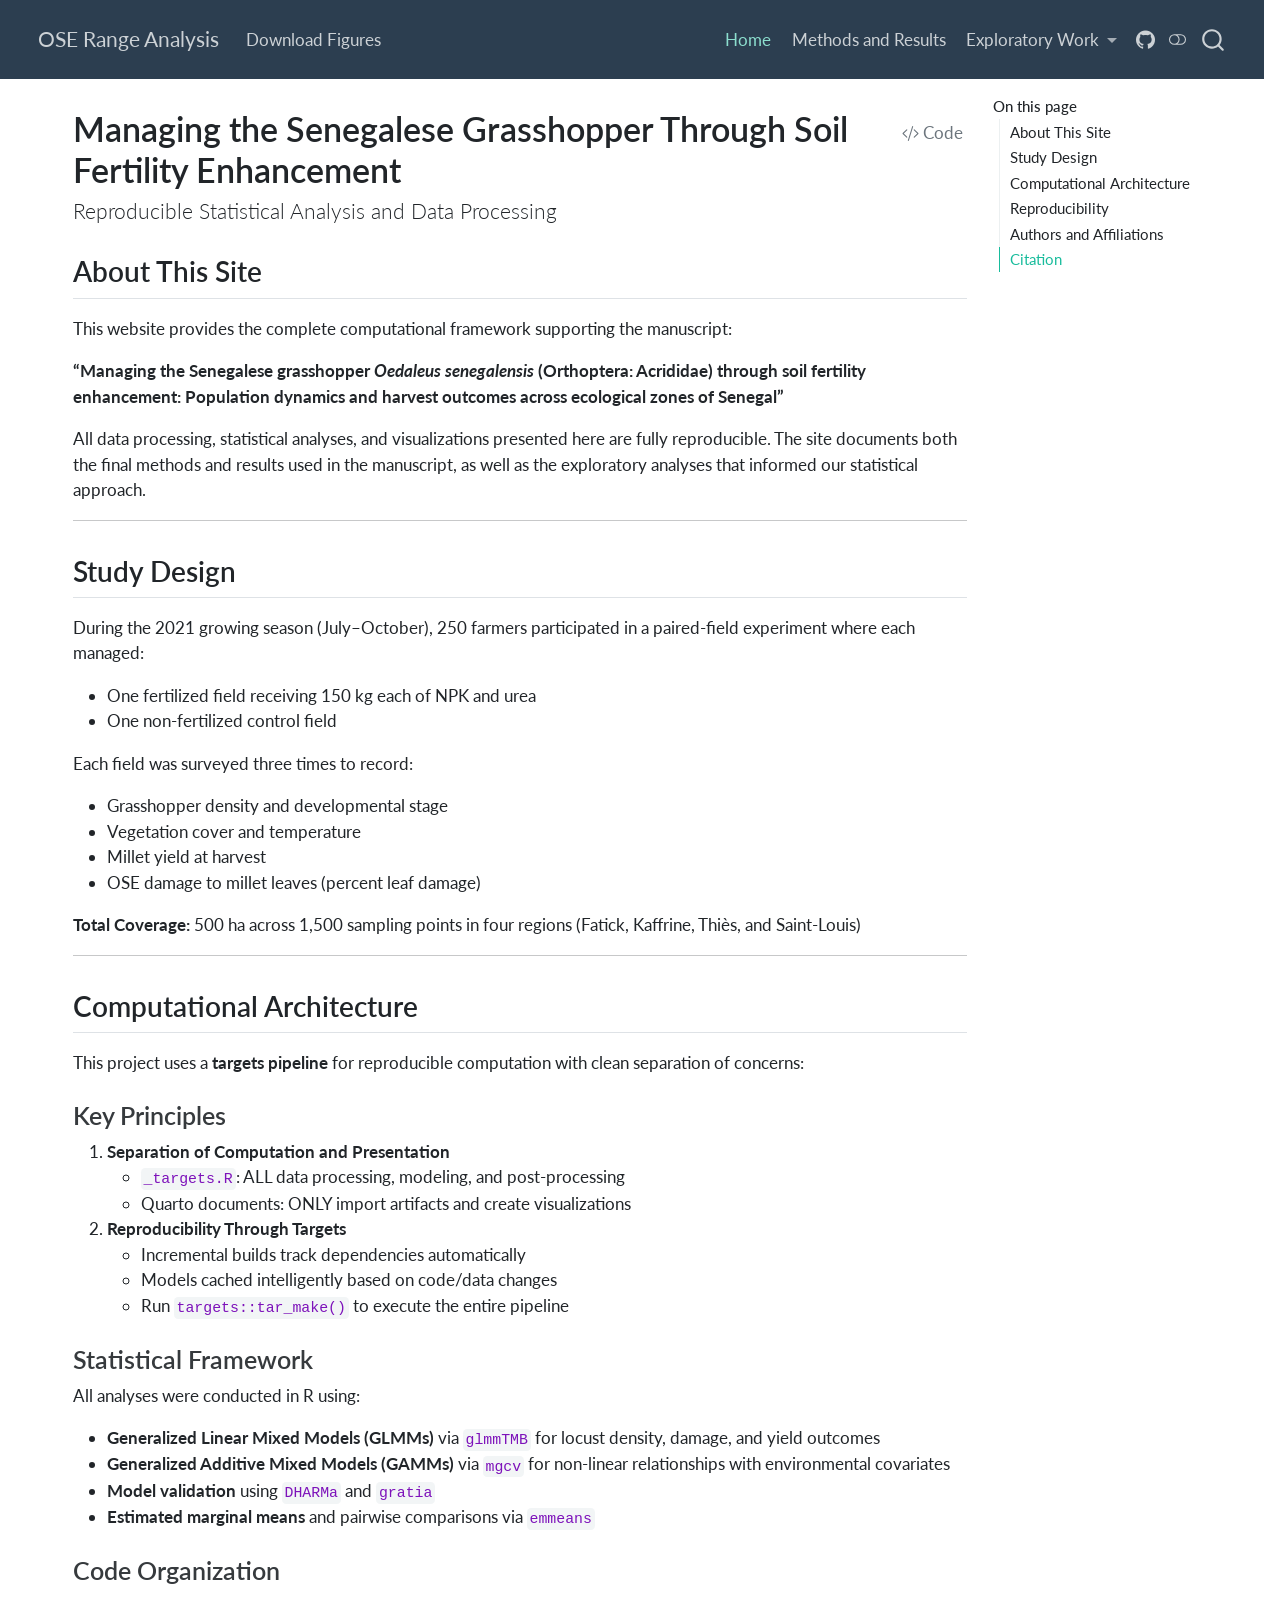
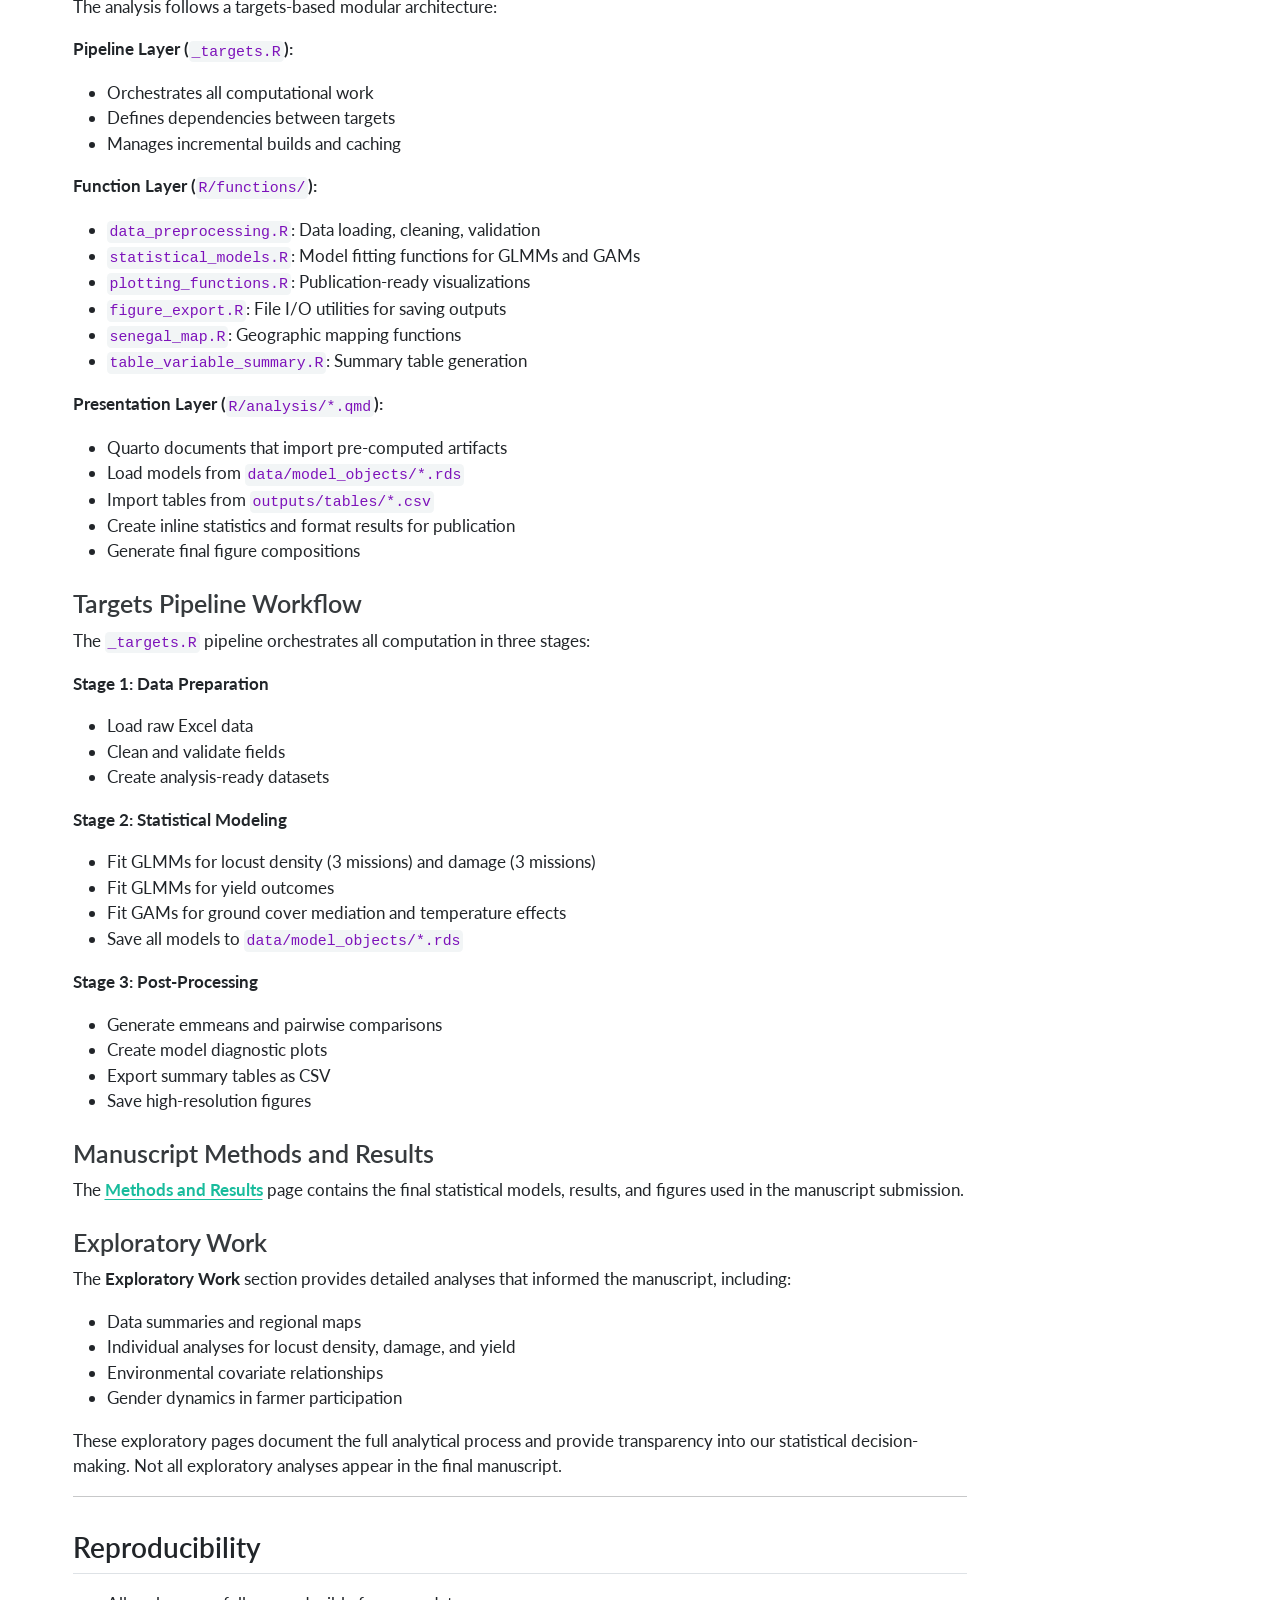
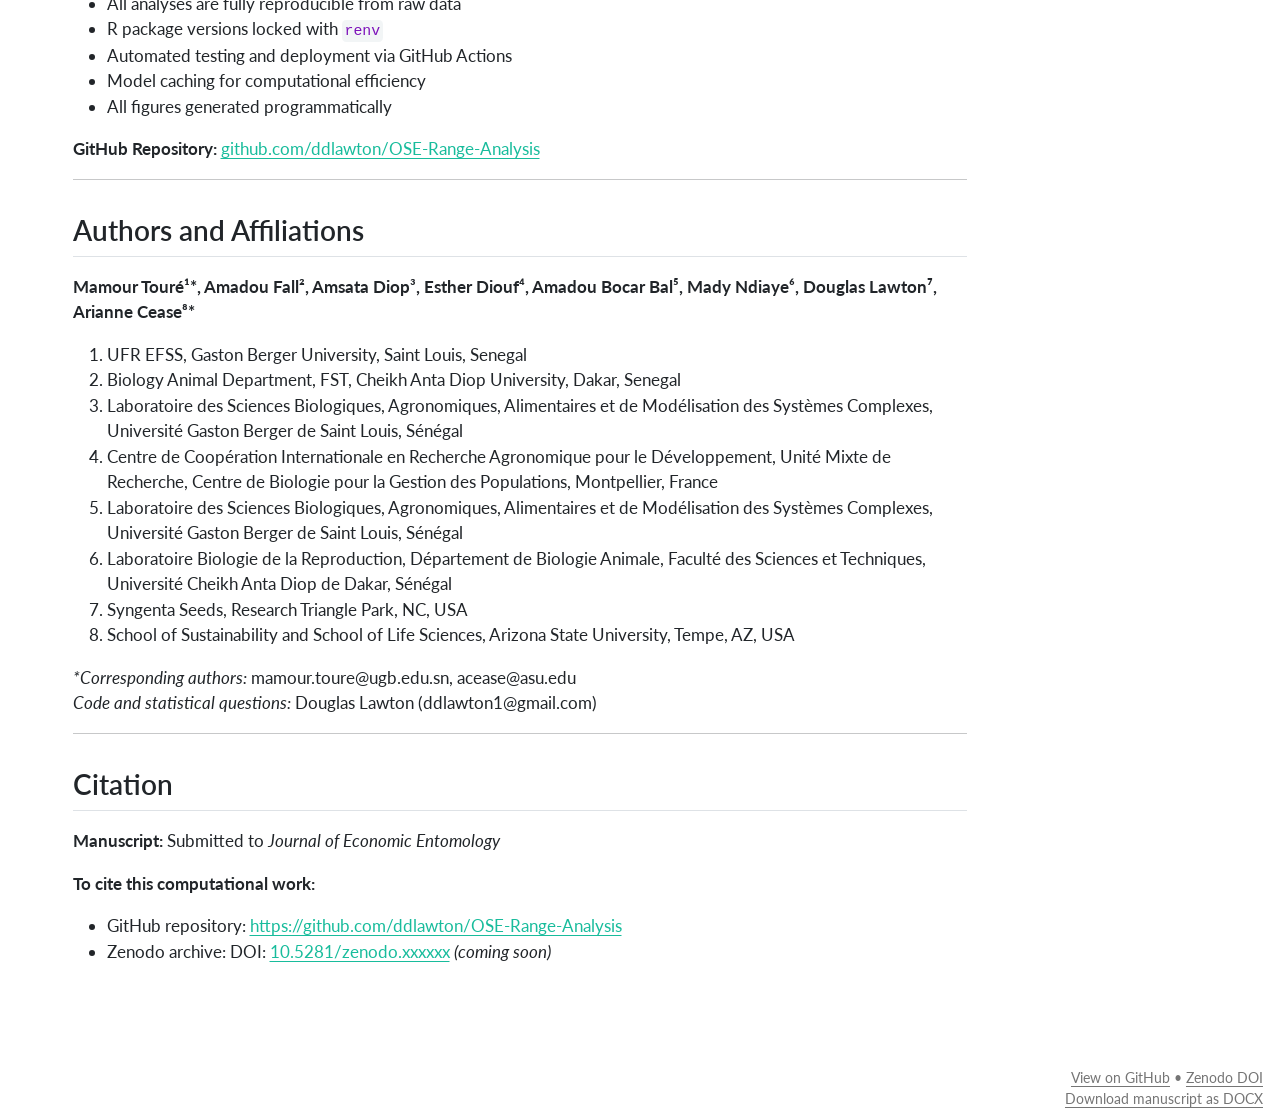
==== commit d56a8766: "deploy: 7c8945ab4e0af39a57e1a11bb1c5270d26ec6f13" ====
--- a/R/index.html
+++ b/R/index.html
@@ -2,7 +2,7 @@
 <html xmlns="http://www.w3.org/1999/xhtml" lang="en" xml:lang="en"><head>
 
 <meta charset="utf-8">
-<meta name="generator" content="quarto-1.9.38">
+<meta name="generator" content="quarto-1.10.18">
 
 <meta name="viewport" content="width=device-width, initial-scale=1.0, user-scalable=yes">
 
@@ -12,10 +12,13 @@
 /* Default styles provided by pandoc.
 ** See https://pandoc.org/MANUAL.html#variables-for-html for config info.
 */
-code{white-space: pre-wrap;}
 span.smallcaps{font-variant: small-caps;}
-div.columns{display: flex; gap: min(4vw, 1.5em);}
-div.column{flex: auto; overflow-x: auto;}
+div.columns{display: flex; gap: 1.5em;}
+div.column{flex: auto;}
+@media screen {
+div.columns{gap: min(4vw, 1.5em);}
+div.column{overflow-x: auto;}
+}
 div.hanging-indent{margin-left: 1.5em; text-indent: -1.5em;}
 ul.task-list{list-style: none;}
 ul.task-list li input[type="checkbox"] {
@@ -74,14 +77,14 @@
 <script src="../site_libs/quarto-html/tippy.umd.min.js"></script>
 <script src="../site_libs/quarto-html/anchor.min.js"></script>
 <link href="../site_libs/quarto-html/tippy.css" rel="stylesheet">
-<link href="../site_libs/quarto-html/quarto-syntax-highlighting-15634bcf2e68342d4ad2dfa704d543f6.css" rel="stylesheet" class="quarto-color-scheme" id="quarto-text-highlighting-styles">
-<link href="../site_libs/quarto-html/quarto-syntax-highlighting-dark-0a6b7249c26820e032cb0bd839ff02b1.css" rel="stylesheet" class="quarto-color-scheme quarto-color-alternate" id="quarto-text-highlighting-styles">
-<link href="../site_libs/quarto-html/quarto-syntax-highlighting-15634bcf2e68342d4ad2dfa704d543f6.css" rel="stylesheet" class="quarto-color-scheme-extra" id="quarto-text-highlighting-styles">
+<link href="../site_libs/quarto-html/quarto-syntax-highlighting-64a204ab8560d761af7679ceaba22944.css" rel="stylesheet" class="quarto-color-scheme" id="quarto-text-highlighting-styles">
+<link href="../site_libs/quarto-html/quarto-syntax-highlighting-dark-b85bc7c33db8c58e0ec93c3465666fed.css" rel="stylesheet" class="quarto-color-scheme quarto-color-alternate" id="quarto-text-highlighting-styles">
+<link href="../site_libs/quarto-html/quarto-syntax-highlighting-64a204ab8560d761af7679ceaba22944.css" rel="stylesheet" class="quarto-color-scheme-extra" id="quarto-text-highlighting-styles">
 <script src="../site_libs/bootstrap/bootstrap.min.js"></script>
 <link href="../site_libs/bootstrap/bootstrap-icons.css" rel="stylesheet">
-<link href="../site_libs/bootstrap/bootstrap-b41724e58f79c1b7773766b10b517708.min.css" rel="stylesheet" append-hash="true" class="quarto-color-scheme" id="quarto-bootstrap" data-mode="light">
-<link href="../site_libs/bootstrap/bootstrap-dark-1a081a750f1ddb3367c3896ea17eb885.min.css" rel="stylesheet" append-hash="true" class="quarto-color-scheme quarto-color-alternate" id="quarto-bootstrap" data-mode="dark">
-<link href="../site_libs/bootstrap/bootstrap-b41724e58f79c1b7773766b10b517708.min.css" rel="stylesheet" append-hash="true" class="quarto-color-scheme-extra" id="quarto-bootstrap" data-mode="light">
+<link href="../site_libs/bootstrap/bootstrap-559ce6fa1983ded364936823ab24d5d4.min.css" rel="stylesheet" append-hash="true" class="quarto-color-scheme" id="quarto-bootstrap" data-mode="light">
+<link href="../site_libs/bootstrap/bootstrap-dark-254ccb800011d39879e98109b2f8902c.min.css" rel="stylesheet" append-hash="true" class="quarto-color-scheme quarto-color-alternate" id="quarto-bootstrap" data-mode="dark">
+<link href="../site_libs/bootstrap/bootstrap-559ce6fa1983ded364936823ab24d5d4.min.css" rel="stylesheet" append-hash="true" class="quarto-color-scheme-extra" id="quarto-bootstrap" data-mode="light">
 <script id="quarto-search-options" type="application/json">{
   "location": "navbar",
   "copy-button": false,
@@ -700,16 +703,16 @@
     }
     function toggleCodeHandler(show) {
       return function(e) {
-        const detailsSrc = window.document.querySelectorAll(".cell > details > .sourceCode");
-        for (let i=0; i<detailsSrc.length; i++) {
-          const details = detailsSrc[i].parentElement;
+        const cellDetails = window.document.querySelectorAll(".cell details.code-fold");
+        for (let i=0; i<cellDetails.length; i++) {
+          const details = cellDetails[i];
           if (show) {
             details.open = true;
           } else {
             details.removeAttribute("open");
           }
         }
-        const cellCodeDivs = window.document.querySelectorAll(".cell > .sourceCode");
+        const cellCodeDivs = window.document.querySelectorAll(".cell div.sourceCode.cell-code");
         const fromCls = show ? "hidden" : "unhidden";
         const toCls = show ? "unhidden" : "hidden";
         for (let i=0; i<cellCodeDivs.length; i++) {
--- a/site_libs/quarto-html/quarto-syntax-highlighting-64a204ab8560d761af7679ceaba22944.css
+++ b/site_libs/quarto-html/quarto-syntax-highlighting-64a204ab8560d761af7679ceaba22944.css
@@ -0,0 +1,236 @@
+/* quarto syntax highlight colors */
+:root {
+  --quarto-hl-ot-color: #003B4F;
+  --quarto-hl-at-color: #657422;
+  --quarto-hl-ss-color: #20794D;
+  --quarto-hl-an-color: #5E5E5E;
+  --quarto-hl-fu-color: #4758AB;
+  --quarto-hl-st-color: #20794D;
+  --quarto-hl-cf-color: #003B4F;
+  --quarto-hl-op-color: #5E5E5E;
+  --quarto-hl-er-color: #AD0000;
+  --quarto-hl-bn-color: #AD0000;
+  --quarto-hl-al-color: #AD0000;
+  --quarto-hl-va-color: #111111;
+  --quarto-hl-bu-color: inherit;
+  --quarto-hl-ex-color: inherit;
+  --quarto-hl-pp-color: #AD0000;
+  --quarto-hl-in-color: #5E5E5E;
+  --quarto-hl-vs-color: #20794D;
+  --quarto-hl-wa-color: #5E5E5E;
+  --quarto-hl-do-color: #5E5E5E;
+  --quarto-hl-im-color: #00769E;
+  --quarto-hl-ch-color: #20794D;
+  --quarto-hl-dt-color: #AD0000;
+  --quarto-hl-fl-color: #AD0000;
+  --quarto-hl-co-color: #5E5E5E;
+  --quarto-hl-cv-color: #5E5E5E;
+  --quarto-hl-cn-color: #8f5902;
+  --quarto-hl-sc-color: #5E5E5E;
+  --quarto-hl-dv-color: #AD0000;
+  --quarto-hl-kw-color: #003B4F;
+}
+
+/* other quarto variables */
+:root {
+  --quarto-font-monospace: SFMono-Regular, Menlo, Monaco, Consolas, "Liberation Mono", "Courier New", monospace;
+}
+
+/* syntax highlight based on Pandoc's rules */
+pre > code.sourceCode > span {
+  color: #003B4F;
+}
+
+code.sourceCode > span {
+  color: #003B4F;
+}
+
+div.sourceCode,
+div.sourceCode pre.sourceCode {
+  color: #003B4F;
+}
+
+/* Normal */
+code span {
+  color: #003B4F;
+}
+
+/* Alert */
+code span.al {
+  color: #AD0000;
+  font-style: inherit;
+}
+
+/* Annotation */
+code span.an {
+  color: #5E5E5E;
+  font-style: inherit;
+}
+
+/* Attribute */
+code span.at {
+  color: #657422;
+  font-style: inherit;
+}
+
+/* BaseN */
+code span.bn {
+  color: #AD0000;
+  font-style: inherit;
+}
+
+/* BuiltIn */
+code span.bu {
+  font-style: inherit;
+}
+
+/* ControlFlow */
+code span.cf {
+  color: #003B4F;
+  font-weight: bold;
+  font-style: inherit;
+}
+
+/* Char */
+code span.ch {
+  color: #20794D;
+  font-style: inherit;
+}
+
+/* Constant */
+code span.cn {
+  color: #8f5902;
+  font-style: inherit;
+}
+
+/* Comment */
+code span.co {
+  color: #5E5E5E;
+  font-style: inherit;
+}
+
+/* CommentVar */
+code span.cv {
+  color: #5E5E5E;
+  font-style: italic;
+}
+
+/* Documentation */
+code span.do {
+  color: #5E5E5E;
+  font-style: italic;
+}
+
+/* DataType */
+code span.dt {
+  color: #AD0000;
+  font-style: inherit;
+}
+
+/* DecVal */
+code span.dv {
+  color: #AD0000;
+  font-style: inherit;
+}
+
+/* Error */
+code span.er {
+  color: #AD0000;
+  font-style: inherit;
+}
+
+/* Extension */
+code span.ex {
+  font-style: inherit;
+}
+
+/* Float */
+code span.fl {
+  color: #AD0000;
+  font-style: inherit;
+}
+
+/* Function */
+code span.fu {
+  color: #4758AB;
+  font-style: inherit;
+}
+
+/* Import */
+code span.im {
+  color: #00769E;
+  font-style: inherit;
+}
+
+/* Information */
+code span.in {
+  color: #5E5E5E;
+  font-style: inherit;
+}
+
+/* Keyword */
+code span.kw {
+  color: #003B4F;
+  font-weight: bold;
+  font-style: inherit;
+}
+
+/* Operator */
+code span.op {
+  color: #5E5E5E;
+  font-style: inherit;
+}
+
+/* Other */
+code span.ot {
+  color: #003B4F;
+  font-style: inherit;
+}
+
+/* Preprocessor */
+code span.pp {
+  color: #AD0000;
+  font-style: inherit;
+}
+
+/* SpecialChar */
+code span.sc {
+  color: #5E5E5E;
+  font-style: inherit;
+}
+
+/* SpecialString */
+code span.ss {
+  color: #20794D;
+  font-style: inherit;
+}
+
+/* String */
+code span.st {
+  color: #20794D;
+  font-style: inherit;
+}
+
+/* Variable */
+code span.va {
+  color: #111111;
+  font-style: inherit;
+}
+
+/* VerbatimString */
+code span.vs {
+  color: #20794D;
+  font-style: inherit;
+}
+
+/* Warning */
+code span.wa {
+  color: #5E5E5E;
+  font-style: italic;
+}
+
+.prevent-inlining {
+  content: "</";
+}
+
+/*# sourceMappingURL=9d8d5bb603a83b8298b89080a598c93b.css.map */
--- a/site_libs/quarto-html/quarto-syntax-highlighting-dark-b85bc7c33db8c58e0ec93c3465666fed.css
+++ b/site_libs/quarto-html/quarto-syntax-highlighting-dark-b85bc7c33db8c58e0ec93c3465666fed.css
@@ -0,0 +1,219 @@
+/* quarto syntax highlight colors */
+:root {
+  --quarto-hl-al-color: #f07178;
+  --quarto-hl-an-color: #d4d0ab;
+  --quarto-hl-at-color: #00e0e0;
+  --quarto-hl-bn-color: #d4d0ab;
+  --quarto-hl-bu-color: #abe338;
+  --quarto-hl-ch-color: #abe338;
+  --quarto-hl-co-color: #f8f8f2;
+  --quarto-hl-cv-color: #ffd700;
+  --quarto-hl-cn-color: #ffd700;
+  --quarto-hl-cf-color: #ffa07a;
+  --quarto-hl-dt-color: #ffa07a;
+  --quarto-hl-dv-color: #d4d0ab;
+  --quarto-hl-do-color: #f8f8f2;
+  --quarto-hl-er-color: #f07178;
+  --quarto-hl-ex-color: #00e0e0;
+  --quarto-hl-fl-color: #d4d0ab;
+  --quarto-hl-fu-color: #ffa07a;
+  --quarto-hl-im-color: #abe338;
+  --quarto-hl-in-color: #d4d0ab;
+  --quarto-hl-kw-color: #ffa07a;
+  --quarto-hl-op-color: #ffa07a;
+  --quarto-hl-ot-color: #00e0e0;
+  --quarto-hl-pp-color: #dcc6e0;
+  --quarto-hl-re-color: #00e0e0;
+  --quarto-hl-sc-color: #abe338;
+  --quarto-hl-ss-color: #abe338;
+  --quarto-hl-st-color: #abe338;
+  --quarto-hl-va-color: #00e0e0;
+  --quarto-hl-vs-color: #abe338;
+  --quarto-hl-wa-color: #dcc6e0;
+}
+
+/* other quarto variables */
+:root {
+  --quarto-font-monospace: SFMono-Regular, Menlo, Monaco, Consolas, "Liberation Mono", "Courier New", monospace;
+}
+
+/* syntax highlight based on Pandoc's rules */
+pre > code.sourceCode > span {
+  color: #f8f8f2;
+}
+
+code.sourceCode > span {
+  color: #f8f8f2;
+}
+
+div.sourceCode,
+div.sourceCode pre.sourceCode {
+  color: #f8f8f2;
+}
+
+/* Normal */
+code span {
+  color: #f8f8f2;
+}
+
+/* Alert */
+code span.al {
+  color: #f07178;
+}
+
+/* Annotation */
+code span.an {
+  color: #d4d0ab;
+}
+
+/* Attribute */
+code span.at {
+  color: #00e0e0;
+}
+
+/* BaseN */
+code span.bn {
+  color: #d4d0ab;
+}
+
+/* BuiltIn */
+code span.bu {
+  color: #abe338;
+}
+
+/* ControlFlow */
+code span.cf {
+  font-weight: bold;
+  color: #ffa07a;
+}
+
+/* Char */
+code span.ch {
+  color: #abe338;
+}
+
+/* Constant */
+code span.cn {
+  color: #ffd700;
+}
+
+/* Comment */
+code span.co {
+  font-style: italic;
+  color: #f8f8f2;
+}
+
+/* CommentVar */
+code span.cv {
+  color: #ffd700;
+}
+
+/* Documentation */
+code span.do {
+  color: #f8f8f2;
+}
+
+/* DataType */
+code span.dt {
+  color: #ffa07a;
+}
+
+/* DecVal */
+code span.dv {
+  color: #d4d0ab;
+}
+
+/* Error */
+code span.er {
+  color: #f07178;
+  text-decoration: underline;
+}
+
+/* Extension */
+code span.ex {
+  font-weight: bold;
+  color: #00e0e0;
+}
+
+/* Float */
+code span.fl {
+  color: #d4d0ab;
+}
+
+/* Function */
+code span.fu {
+  color: #ffa07a;
+}
+
+/* Import */
+code span.im {
+  color: #abe338;
+}
+
+/* Information */
+code span.in {
+  color: #d4d0ab;
+}
+
+/* Keyword */
+code span.kw {
+  font-weight: bold;
+  color: #ffa07a;
+}
+
+/* Operator */
+code span.op {
+  color: #ffa07a;
+}
+
+/* Other */
+code span.ot {
+  color: #00e0e0;
+}
+
+/* Preprocessor */
+code span.pp {
+  color: #dcc6e0;
+}
+
+/* RegionMarker */
+code span.re {
+  background-color: #f8f8f2;
+  color: #00e0e0;
+}
+
+/* SpecialChar */
+code span.sc {
+  color: #abe338;
+}
+
+/* SpecialString */
+code span.ss {
+  color: #abe338;
+}
+
+/* String */
+code span.st {
+  color: #abe338;
+}
+
+/* Variable */
+code span.va {
+  color: #00e0e0;
+}
+
+/* VerbatimString */
+code span.vs {
+  color: #abe338;
+}
+
+/* Warning */
+code span.wa {
+  color: #dcc6e0;
+}
+
+.prevent-inlining {
+  content: "</";
+}
+
+/*# sourceMappingURL=4ed8f1090dec6531da29ab00902aa718.css.map */
--- a/site_libs/quarto-html/quarto-syntax-highlighting-64a204ab8560d761af7679ceaba22944.css
+++ b/site_libs/quarto-html/quarto-syntax-highlighting-64a204ab8560d761af7679ceaba22944.css
@@ -0,0 +1,236 @@
+/* quarto syntax highlight colors */
+:root {
+  --quarto-hl-ot-color: #003B4F;
+  --quarto-hl-at-color: #657422;
+  --quarto-hl-ss-color: #20794D;
+  --quarto-hl-an-color: #5E5E5E;
+  --quarto-hl-fu-color: #4758AB;
+  --quarto-hl-st-color: #20794D;
+  --quarto-hl-cf-color: #003B4F;
+  --quarto-hl-op-color: #5E5E5E;
+  --quarto-hl-er-color: #AD0000;
+  --quarto-hl-bn-color: #AD0000;
+  --quarto-hl-al-color: #AD0000;
+  --quarto-hl-va-color: #111111;
+  --quarto-hl-bu-color: inherit;
+  --quarto-hl-ex-color: inherit;
+  --quarto-hl-pp-color: #AD0000;
+  --quarto-hl-in-color: #5E5E5E;
+  --quarto-hl-vs-color: #20794D;
+  --quarto-hl-wa-color: #5E5E5E;
+  --quarto-hl-do-color: #5E5E5E;
+  --quarto-hl-im-color: #00769E;
+  --quarto-hl-ch-color: #20794D;
+  --quarto-hl-dt-color: #AD0000;
+  --quarto-hl-fl-color: #AD0000;
+  --quarto-hl-co-color: #5E5E5E;
+  --quarto-hl-cv-color: #5E5E5E;
+  --quarto-hl-cn-color: #8f5902;
+  --quarto-hl-sc-color: #5E5E5E;
+  --quarto-hl-dv-color: #AD0000;
+  --quarto-hl-kw-color: #003B4F;
+}
+
+/* other quarto variables */
+:root {
+  --quarto-font-monospace: SFMono-Regular, Menlo, Monaco, Consolas, "Liberation Mono", "Courier New", monospace;
+}
+
+/* syntax highlight based on Pandoc's rules */
+pre > code.sourceCode > span {
+  color: #003B4F;
+}
+
+code.sourceCode > span {
+  color: #003B4F;
+}
+
+div.sourceCode,
+div.sourceCode pre.sourceCode {
+  color: #003B4F;
+}
+
+/* Normal */
+code span {
+  color: #003B4F;
+}
+
+/* Alert */
+code span.al {
+  color: #AD0000;
+  font-style: inherit;
+}
+
+/* Annotation */
+code span.an {
+  color: #5E5E5E;
+  font-style: inherit;
+}
+
+/* Attribute */
+code span.at {
+  color: #657422;
+  font-style: inherit;
+}
+
+/* BaseN */
+code span.bn {
+  color: #AD0000;
+  font-style: inherit;
+}
+
+/* BuiltIn */
+code span.bu {
+  font-style: inherit;
+}
+
+/* ControlFlow */
+code span.cf {
+  color: #003B4F;
+  font-weight: bold;
+  font-style: inherit;
+}
+
+/* Char */
+code span.ch {
+  color: #20794D;
+  font-style: inherit;
+}
+
+/* Constant */
+code span.cn {
+  color: #8f5902;
+  font-style: inherit;
+}
+
+/* Comment */
+code span.co {
+  color: #5E5E5E;
+  font-style: inherit;
+}
+
+/* CommentVar */
+code span.cv {
+  color: #5E5E5E;
+  font-style: italic;
+}
+
+/* Documentation */
+code span.do {
+  color: #5E5E5E;
+  font-style: italic;
+}
+
+/* DataType */
+code span.dt {
+  color: #AD0000;
+  font-style: inherit;
+}
+
+/* DecVal */
+code span.dv {
+  color: #AD0000;
+  font-style: inherit;
+}
+
+/* Error */
+code span.er {
+  color: #AD0000;
+  font-style: inherit;
+}
+
+/* Extension */
+code span.ex {
+  font-style: inherit;
+}
+
+/* Float */
+code span.fl {
+  color: #AD0000;
+  font-style: inherit;
+}
+
+/* Function */
+code span.fu {
+  color: #4758AB;
+  font-style: inherit;
+}
+
+/* Import */
+code span.im {
+  color: #00769E;
+  font-style: inherit;
+}
+
+/* Information */
+code span.in {
+  color: #5E5E5E;
+  font-style: inherit;
+}
+
+/* Keyword */
+code span.kw {
+  color: #003B4F;
+  font-weight: bold;
+  font-style: inherit;
+}
+
+/* Operator */
+code span.op {
+  color: #5E5E5E;
+  font-style: inherit;
+}
+
+/* Other */
+code span.ot {
+  color: #003B4F;
+  font-style: inherit;
+}
+
+/* Preprocessor */
+code span.pp {
+  color: #AD0000;
+  font-style: inherit;
+}
+
+/* SpecialChar */
+code span.sc {
+  color: #5E5E5E;
+  font-style: inherit;
+}
+
+/* SpecialString */
+code span.ss {
+  color: #20794D;
+  font-style: inherit;
+}
+
+/* String */
+code span.st {
+  color: #20794D;
+  font-style: inherit;
+}
+
+/* Variable */
+code span.va {
+  color: #111111;
+  font-style: inherit;
+}
+
+/* VerbatimString */
+code span.vs {
+  color: #20794D;
+  font-style: inherit;
+}
+
+/* Warning */
+code span.wa {
+  color: #5E5E5E;
+  font-style: italic;
+}
+
+.prevent-inlining {
+  content: "</";
+}
+
+/*# sourceMappingURL=9d8d5bb603a83b8298b89080a598c93b.css.map */
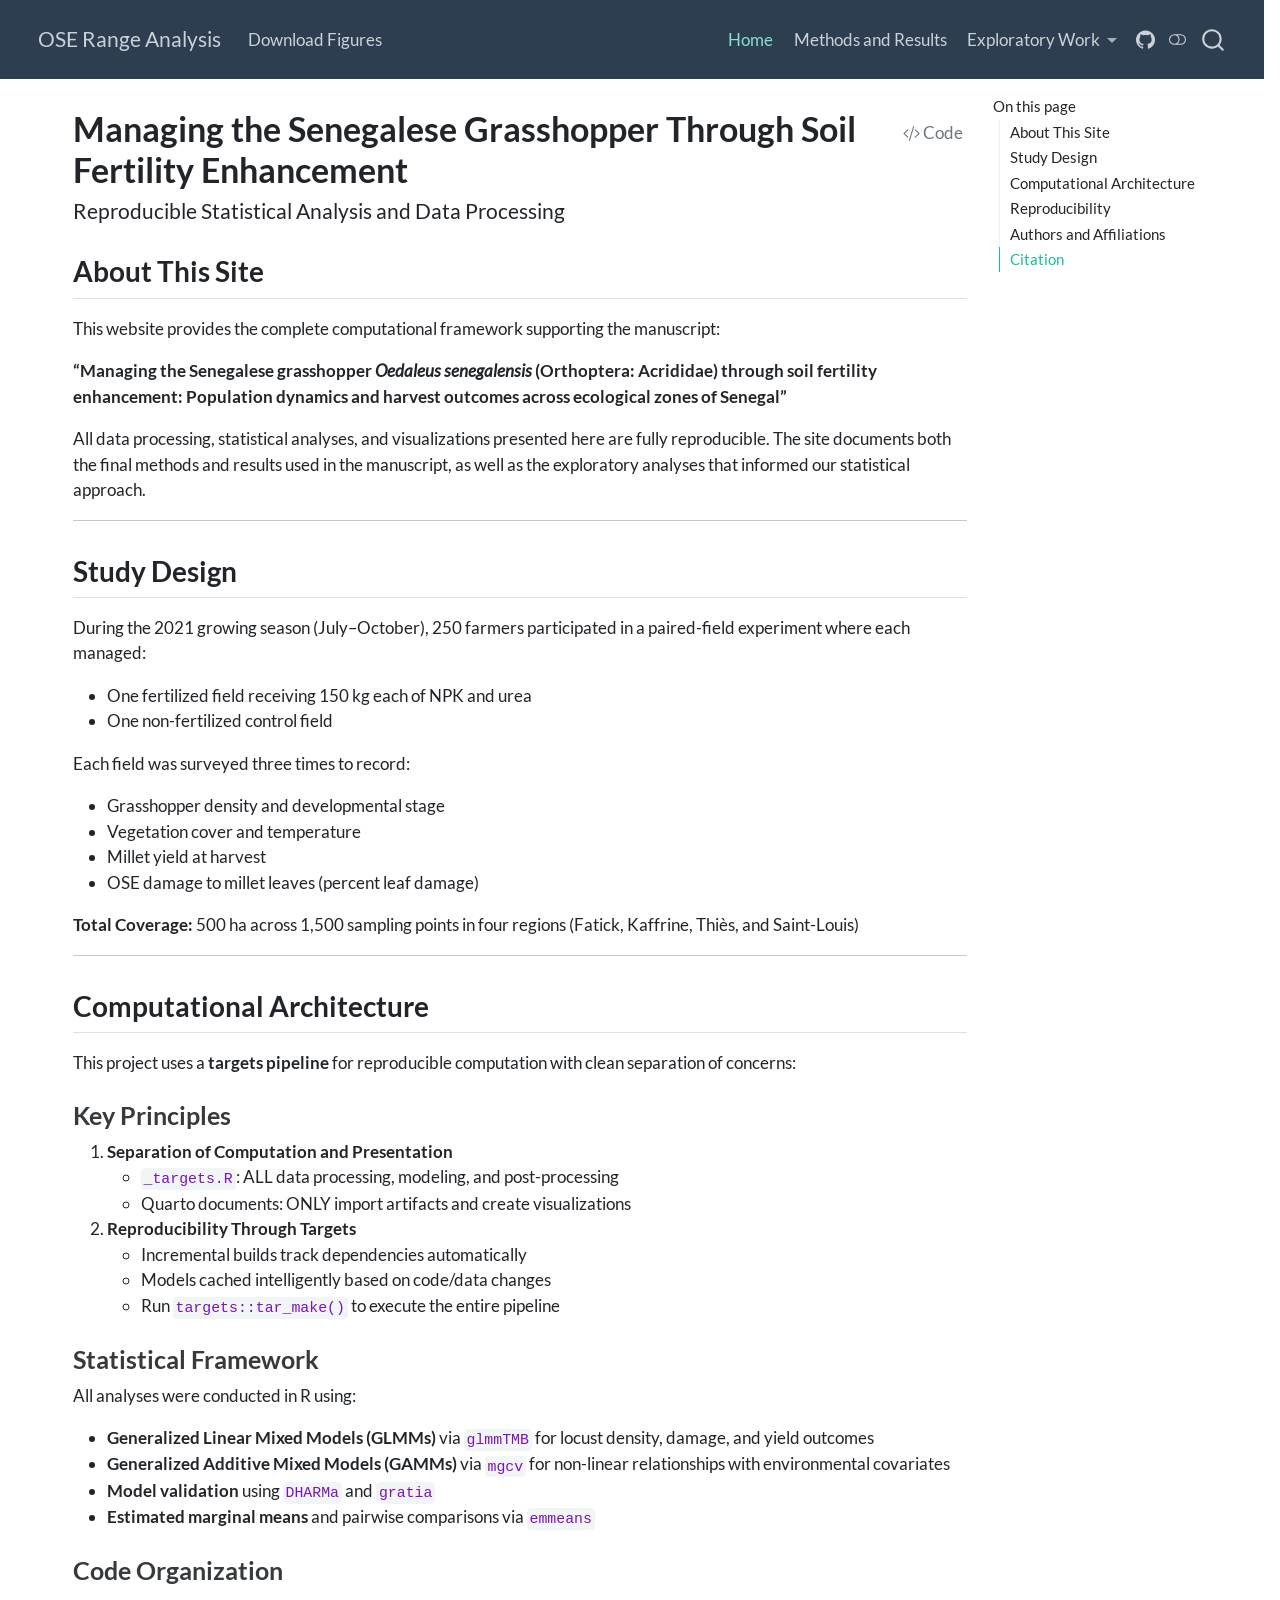
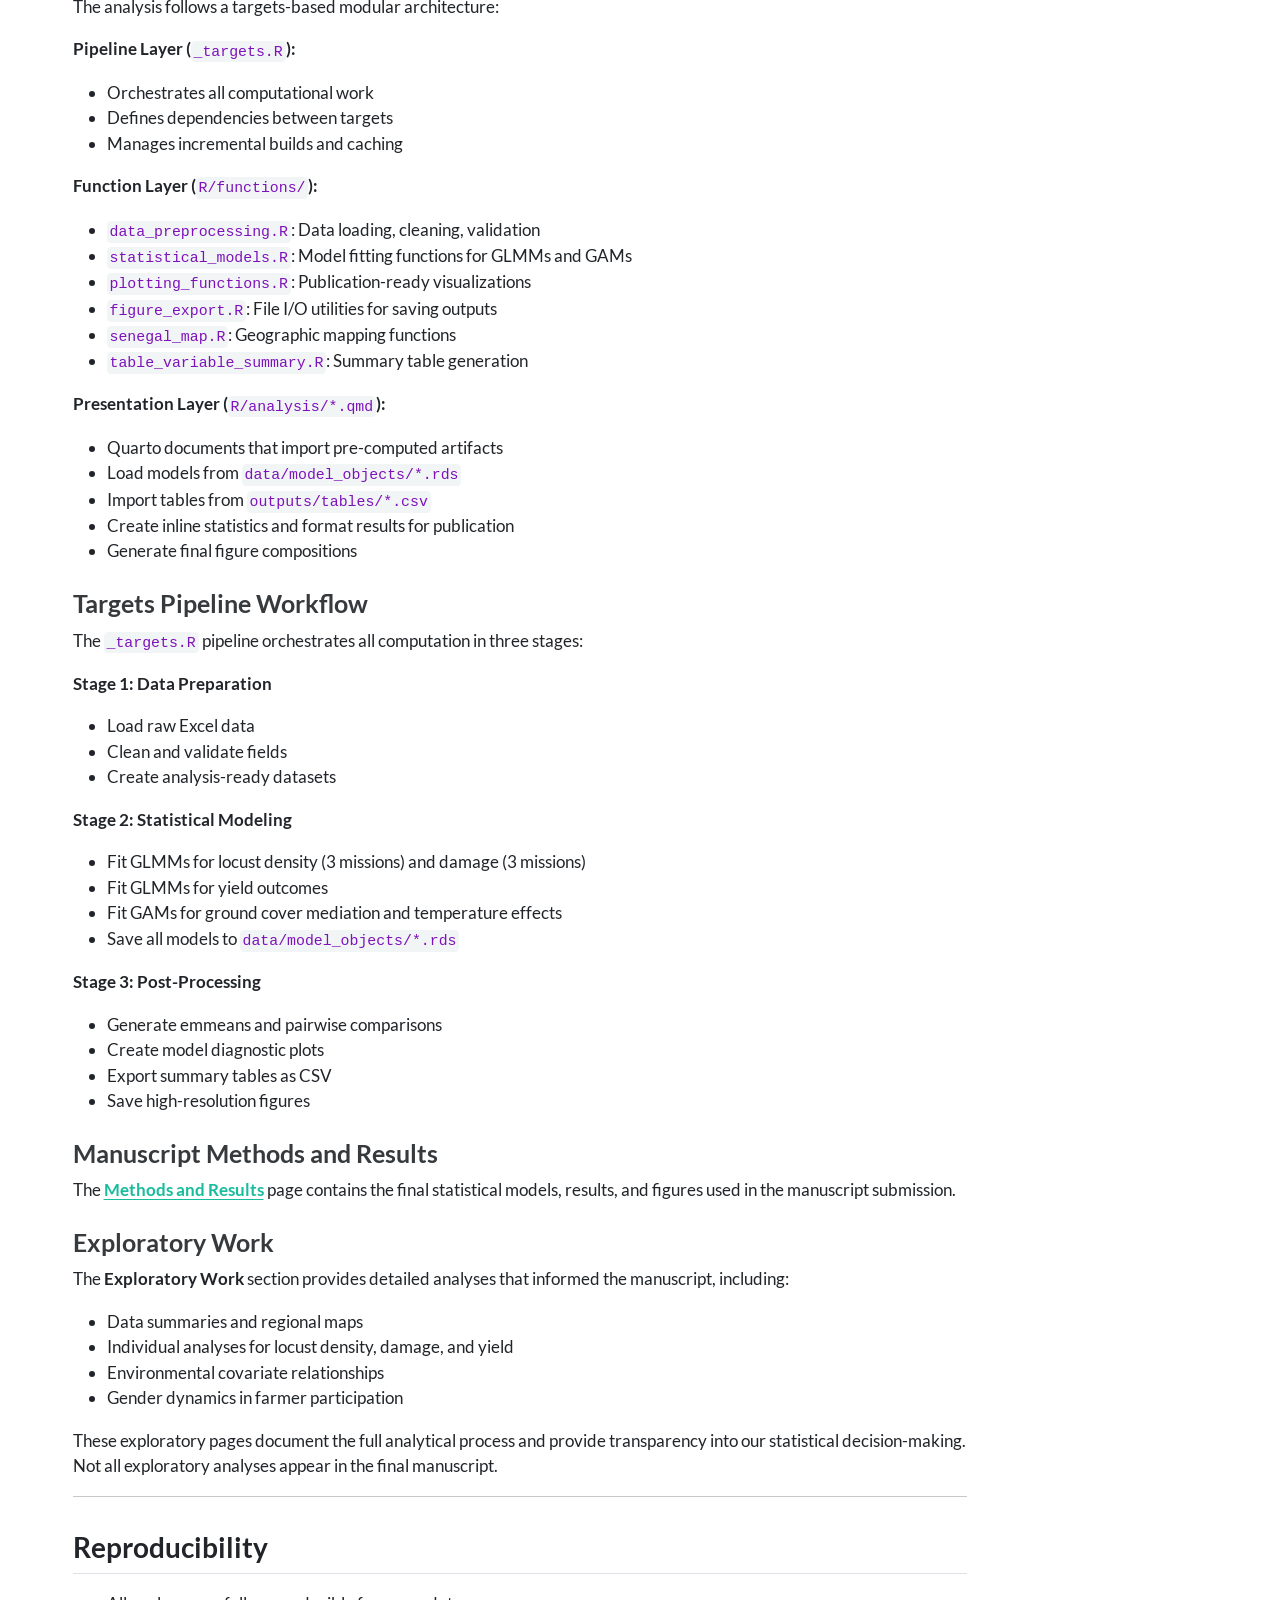
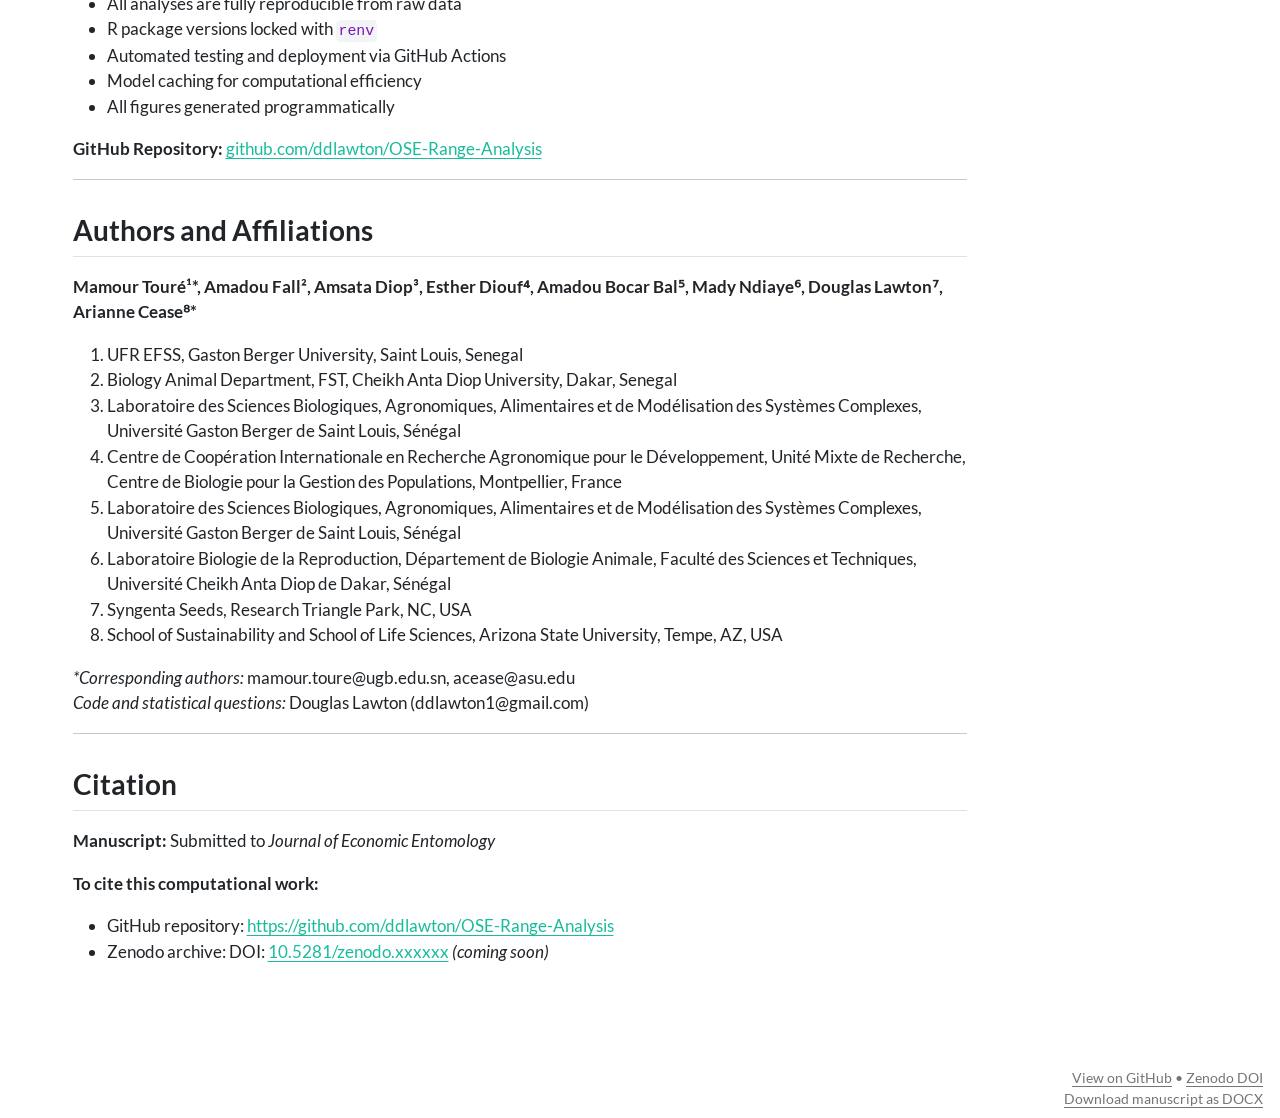
==== commit 6494ab2f: "deploy: e2b645d1ef0f07ab142be5c4d0bdeb3c7c9df056" ====
--- a/R/index.html
+++ b/R/index.html
@@ -9,9 +9,7 @@
 
 <title>Managing the Senegalese Grasshopper Through Soil Fertility Enhancement – OSE Range Analysis</title>
 <style>
-/* Default styles provided by pandoc.
-** See https://pandoc.org/MANUAL.html#variables-for-html for config info.
-*/
+
 span.smallcaps{font-variant: small-caps;}
 div.columns{display: flex; gap: 1.5em;}
 div.column{flex: auto;}
@@ -22,11 +20,10 @@
 div.hanging-indent{margin-left: 1.5em; text-indent: -1.5em;}
 ul.task-list{list-style: none;}
 ul.task-list li input[type="checkbox"] {
-  width: 0.8em;
-  margin: 0 0.8em 0.2em -1em; /* quarto-specific, see https://github.com/quarto-dev/quarto-cli/issues/4556 */ 
-  vertical-align: middle;
+width: 0.8em;
+margin: 0 0.8em 0.2em -1em;  vertical-align: middle;
 }
-/* CSS for syntax highlighting */
+
 html { -webkit-text-size-adjust: 100%; }
 pre > code.sourceCode { white-space: pre; position: relative; }
 pre > code.sourceCode > span { display: inline-block; line-height: 1.25; }
@@ -43,48 +40,3977 @@
 pre > code.sourceCode > span { text-indent: -5em; padding-left: 5em; }
 }
 pre.numberSource code
-  { counter-reset: source-line 0; }
+{ counter-reset: source-line 0; }
 pre.numberSource code > span
-  { position: relative; left: -4em; counter-increment: source-line; }
+{ position: relative; left: -4em; counter-increment: source-line; }
 pre.numberSource code > span > a:first-child::before
-  { content: counter(source-line);
-    position: relative; left: -1em; text-align: right; vertical-align: baseline;
-    border: none; display: inline-block;
-    -webkit-touch-callout: none; -webkit-user-select: none;
-    -khtml-user-select: none; -moz-user-select: none;
-    -ms-user-select: none; user-select: none;
-    padding: 0 4px; width: 4em;
-  }
-pre.numberSource { margin-left: 3em;  padding-left: 4px; }
+{ content: counter(source-line);
+position: relative; left: -1em; text-align: right; vertical-align: baseline;
+border: none; display: inline-block;
+-webkit-touch-callout: none; -webkit-user-select: none;
+-khtml-user-select: none; -moz-user-select: none;
+-ms-user-select: none; user-select: none;
+padding: 0 4px; width: 4em;
+}
+pre.numberSource { margin-left: 3em; padding-left: 4px; }
 div.sourceCode
-  {   }
+{ }
 @media screen {
 pre > code.sourceCode > span > a:first-child::before { text-decoration: underline; }
 }
 </style>
 
 
-<script src="../site_libs/quarto-nav/quarto-nav.js"></script>
-<script src="../site_libs/quarto-nav/headroom.min.js"></script>
-<script src="../site_libs/clipboard/clipboard.min.js"></script>
-<script src="../site_libs/quarto-search/autocomplete.umd.js"></script>
-<script src="../site_libs/quarto-search/fuse.min.js"></script>
-<script src="../site_libs/quarto-search/quarto-search.js"></script>
+<script>const headroomChanged = new CustomEvent("quarto-hrChanged", {
+  detail: {},
+  bubbles: true,
+  cancelable: false,
+  composed: false,
+});
+
+const announceDismiss = () => {
+  const annEl = window.document.getElementById("quarto-announcement");
+  if (annEl) {
+    annEl.remove();
+
+    const annId = annEl.getAttribute("data-announcement-id");
+    window.localStorage.setItem(`quarto-announce-${annId}`, "true");
+  }
+};
+
+const announceRegister = () => {
+  const annEl = window.document.getElementById("quarto-announcement");
+  if (annEl) {
+    const annId = annEl.getAttribute("data-announcement-id");
+    const isDismissed =
+      window.localStorage.getItem(`quarto-announce-${annId}`) || false;
+    if (isDismissed) {
+      announceDismiss();
+      return;
+    } else {
+      annEl.classList.remove("hidden");
+    }
+
+    const actionEl = annEl.querySelector(".quarto-announcement-action");
+    if (actionEl) {
+      actionEl.addEventListener("click", function (e) {
+        e.preventDefault();
+        // Hide the bar immediately
+        announceDismiss();
+      });
+    }
+  }
+};
+
+window.document.addEventListener("DOMContentLoaded", function () {
+  let init = false;
+
+  announceRegister();
+
+  // Manage the back to top button, if one is present.
+  let lastScrollTop = window.pageYOffset || document.documentElement.scrollTop;
+  const scrollDownBuffer = 5;
+  const scrollUpBuffer = 35;
+  const btn = document.getElementById("quarto-back-to-top");
+  const hideBackToTop = () => {
+    btn.style.display = "none";
+  };
+  const showBackToTop = () => {
+    btn.style.display = "inline-block";
+  };
+  if (btn) {
+    window.document.addEventListener(
+      "scroll",
+      function () {
+        const currentScrollTop =
+          window.pageYOffset || document.documentElement.scrollTop;
+
+        // Shows and hides the button 'intelligently' as the user scrolls
+        if (currentScrollTop - scrollDownBuffer > lastScrollTop) {
+          hideBackToTop();
+          lastScrollTop = currentScrollTop <= 0 ? 0 : currentScrollTop;
+        } else if (currentScrollTop < lastScrollTop - scrollUpBuffer) {
+          showBackToTop();
+          lastScrollTop = currentScrollTop <= 0 ? 0 : currentScrollTop;
+        }
+
+        // Show the button at the bottom, hides it at the top
+        if (currentScrollTop <= 0) {
+          hideBackToTop();
+        } else if (
+          window.innerHeight + currentScrollTop >=
+          document.body.offsetHeight
+        ) {
+          showBackToTop();
+        }
+      },
+      false
+    );
+  }
+
+  function throttle(func, wait) {
+    var timeout;
+    return function () {
+      const context = this;
+      const args = arguments;
+      const later = function () {
+        clearTimeout(timeout);
+        timeout = null;
+        func.apply(context, args);
+      };
+
+      if (!timeout) {
+        timeout = setTimeout(later, wait);
+      }
+    };
+  }
+
+  function headerOffset() {
+    // Set an offset if there is are fixed top navbar
+    const headerEl = window.document.querySelector("header.fixed-top");
+    if (headerEl) {
+      return headerEl.clientHeight;
+    } else {
+      return 0;
+    }
+  }
+
+  function footerOffset() {
+    const footerEl = window.document.querySelector("footer.footer");
+    if (footerEl) {
+      return footerEl.clientHeight;
+    } else {
+      return 0;
+    }
+  }
+
+  function dashboardOffset() {
+    const dashboardNavEl = window.document.getElementById(
+      "quarto-dashboard-header"
+    );
+    if (dashboardNavEl !== null) {
+      return dashboardNavEl.clientHeight;
+    } else {
+      return 0;
+    }
+  }
+
+  function updateDocumentOffsetWithoutAnimation() {
+    updateDocumentOffset(false);
+  }
+
+  function updateDocumentOffset(animated) {
+    // set body offset
+    const topOffset = headerOffset();
+    const bodyOffset = topOffset + footerOffset() + dashboardOffset();
+    const bodyEl = window.document.body;
+    bodyEl.setAttribute("data-bs-offset", topOffset);
+    bodyEl.style.paddingTop = topOffset + "px";
+
+    // deal with sidebar offsets
+    const sidebars = window.document.querySelectorAll(
+      ".sidebar, .headroom-target"
+    );
+    sidebars.forEach((sidebar) => {
+      if (!animated) {
+        sidebar.classList.add("notransition");
+        // Remove the no transition class after the animation has time to complete
+        setTimeout(function () {
+          sidebar.classList.remove("notransition");
+        }, 201);
+      }
+
+      if (window.Headroom && sidebar.classList.contains("sidebar-unpinned")) {
+        sidebar.style.top = "0";
+        sidebar.style.maxHeight = "100vh";
+      } else {
+        sidebar.style.top = topOffset + "px";
+        sidebar.style.maxHeight = "calc(100vh - " + topOffset + "px)";
+      }
+    });
+
+    // allow space for footer
+    const mainContainer = window.document.querySelector(".quarto-container");
+    if (mainContainer) {
+      mainContainer.style.minHeight = "calc(100vh - " + bodyOffset + "px)";
+    }
+
+    // link offset
+    let linkStyle = window.document.querySelector("#quarto-target-style");
+    if (!linkStyle) {
+      linkStyle = window.document.createElement("style");
+      linkStyle.setAttribute("id", "quarto-target-style");
+      window.document.head.appendChild(linkStyle);
+    }
+    while (linkStyle.firstChild) {
+      linkStyle.removeChild(linkStyle.firstChild);
+    }
+    if (topOffset > 0) {
+      linkStyle.appendChild(
+        window.document.createTextNode(`
+      section:target::before {
+        content: "";
+        display: block;
+        height: ${topOffset}px;
+        margin: -${topOffset}px 0 0;
+      }`)
+      );
+    }
+    if (init) {
+      window.dispatchEvent(headroomChanged);
+    }
+    init = true;
+  }
+
+  // initialize headroom
+  var header = window.document.querySelector("#quarto-header");
+  if (header && window.Headroom) {
+    const headroom = new window.Headroom(header, {
+      tolerance: 5,
+      onPin: function () {
+        const sidebars = window.document.querySelectorAll(
+          ".sidebar, .headroom-target"
+        );
+        sidebars.forEach((sidebar) => {
+          sidebar.classList.remove("sidebar-unpinned");
+        });
+        updateDocumentOffset();
+      },
+      onUnpin: function () {
+        const sidebars = window.document.querySelectorAll(
+          ".sidebar, .headroom-target"
+        );
+        sidebars.forEach((sidebar) => {
+          sidebar.classList.add("sidebar-unpinned");
+        });
+        updateDocumentOffset();
+      },
+    });
+    headroom.init();
+
+    let frozen = false;
+    window.quartoToggleHeadroom = function () {
+      if (frozen) {
+        headroom.unfreeze();
+        frozen = false;
+      } else {
+        headroom.freeze();
+        frozen = true;
+      }
+    };
+  }
+
+  window.addEventListener(
+    "hashchange",
+    function (e) {
+      if (
+        getComputedStyle(document.documentElement).scrollBehavior !== "smooth"
+      ) {
+        window.scrollTo(0, window.pageYOffset - headerOffset());
+      }
+    },
+    false
+  );
+
+  // Observe size changed for the header
+  const headerEl = window.document.querySelector("header.fixed-top");
+  if (headerEl && window.ResizeObserver) {
+    const observer = new window.ResizeObserver(() => {
+      setTimeout(updateDocumentOffsetWithoutAnimation, 0);
+    });
+    observer.observe(headerEl, {
+      attributes: true,
+      childList: true,
+      characterData: true,
+    });
+  } else {
+    window.addEventListener(
+      "resize",
+      throttle(updateDocumentOffsetWithoutAnimation, 50)
+    );
+  }
+  setTimeout(updateDocumentOffsetWithoutAnimation, 250);
+
+  // fixup index.html links if we aren't on the filesystem
+  if (window.location.protocol !== "file:") {
+    const links = window.document.querySelectorAll("a");
+    for (let i = 0; i < links.length; i++) {
+      if (links[i].href) {
+        links[i].dataset.originalHref = links[i].href;
+        // only strip index.html at the end of the path (optionally followed
+        // by a query or fragment) so that files like index.html.md
+        // (alternate-format twins) are left alone (#14667)
+        links[i].href = links[i].href.replace(/\/index\.html(?=[?#]|$)/, "/");
+      }
+    }
+
+    // Fixup any sharing links that require urls
+    // Append url to any sharing urls
+    const sharingLinks = window.document.querySelectorAll(
+      "a.sidebar-tools-main-item, a.quarto-navigation-tool, a.quarto-navbar-tools, a.quarto-navbar-tools-item"
+    );
+    for (let i = 0; i < sharingLinks.length; i++) {
+      const sharingLink = sharingLinks[i];
+      const href = sharingLink.getAttribute("href");
+      if (href) {
+        sharingLink.setAttribute(
+          "href",
+          href.replace("|url|", window.location.href)
+        );
+      }
+    }
+
+    // Scroll the active navigation item into view, if necessary
+    const navSidebar = window.document.querySelector("nav#quarto-sidebar");
+    if (navSidebar) {
+      // Find the active item
+      const activeItem = navSidebar.querySelector("li.sidebar-item a.active");
+      if (activeItem) {
+        // Wait for the scroll height and height to resolve by observing size changes on the
+        // nav element that is scrollable
+        const resizeObserver = new ResizeObserver((_entries) => {
+          // The bottom of the element
+          const elBottom = activeItem.offsetTop;
+          const viewBottom = navSidebar.scrollTop + navSidebar.clientHeight;
+
+          // The element height and scroll height are the same, then we are still loading
+          if (viewBottom !== navSidebar.scrollHeight) {
+            // Determine if the item isn't visible and scroll to it
+            if (elBottom >= viewBottom) {
+              navSidebar.scrollTop = elBottom;
+            }
+
+            // stop observing now since we've completed the scroll
+            resizeObserver.unobserve(navSidebar);
+          }
+        });
+        resizeObserver.observe(navSidebar);
+      }
+    }
+  }
+});
+</script>
+<script>/*!
+ * headroom.js v0.12.0 - Give your page some headroom. Hide your header until you need it
+ * Copyright (c) 2020 Nick Williams - http://wicky.nillia.ms/headroom.js
+ * License: MIT
+ */
+
+!function(t,n){"object"==typeof exports&&"undefined"!=typeof module?module.exports=n():"function"==typeof define&&define.amd?define(n):(t=t||self).Headroom=n()}(this,function(){"use strict";function t(){return"undefined"!=typeof window}function d(t){return function(t){return t&&t.document&&function(t){return 9===t.nodeType}(t.document)}(t)?function(t){var n=t.document,o=n.body,s=n.documentElement;return{scrollHeight:function(){return Math.max(o.scrollHeight,s.scrollHeight,o.offsetHeight,s.offsetHeight,o.clientHeight,s.clientHeight)},height:function(){return t.innerHeight||s.clientHeight||o.clientHeight},scrollY:function(){return void 0!==t.pageYOffset?t.pageYOffset:(s||o.parentNode||o).scrollTop}}}(t):function(t){return{scrollHeight:function(){return Math.max(t.scrollHeight,t.offsetHeight,t.clientHeight)},height:function(){return Math.max(t.offsetHeight,t.clientHeight)},scrollY:function(){return t.scrollTop}}}(t)}function n(t,s,e){var n,o=function(){var n=!1;try{var t={get passive(){n=!0}};window.addEventListener("test",t,t),window.removeEventListener("test",t,t)}catch(t){n=!1}return n}(),i=!1,r=d(t),l=r.scrollY(),a={};function c(){var t=Math.round(r.scrollY()),n=r.height(),o=r.scrollHeight();a.scrollY=t,a.lastScrollY=l,a.direction=l<t?"down":"up",a.distance=Math.abs(t-l),a.isOutOfBounds=t<0||o<t+n,a.top=t<=s.offset[a.direction],a.bottom=o<=t+n,a.toleranceExceeded=a.distance>s.tolerance[a.direction],e(a),l=t,i=!1}function h(){i||(i=!0,n=requestAnimationFrame(c))}var u=!!o&&{passive:!0,capture:!1};return t.addEventListener("scroll",h,u),c(),{destroy:function(){cancelAnimationFrame(n),t.removeEventListener("scroll",h,u)}}}function o(t){return t===Object(t)?t:{down:t,up:t}}function s(t,n){n=n||{},Object.assign(this,s.options,n),this.classes=Object.assign({},s.options.classes,n.classes),this.elem=t,this.tolerance=o(this.tolerance),this.offset=o(this.offset),this.initialised=!1,this.frozen=!1}return s.prototype={constructor:s,init:function(){return s.cutsTheMustard&&!this.initialised&&(this.addClass("initial"),this.initialised=!0,setTimeout(function(t){t.scrollTracker=n(t.scroller,{offset:t.offset,tolerance:t.tolerance},t.update.bind(t))},100,this)),this},destroy:function(){this.initialised=!1,Object.keys(this.classes).forEach(this.removeClass,this),this.scrollTracker.destroy()},unpin:function(){!this.hasClass("pinned")&&this.hasClass("unpinned")||(this.addClass("unpinned"),this.removeClass("pinned"),this.onUnpin&&this.onUnpin.call(this))},pin:function(){this.hasClass("unpinned")&&(this.addClass("pinned"),this.removeClass("unpinned"),this.onPin&&this.onPin.call(this))},freeze:function(){this.frozen=!0,this.addClass("frozen")},unfreeze:function(){this.frozen=!1,this.removeClass("frozen")},top:function(){this.hasClass("top")||(this.addClass("top"),this.removeClass("notTop"),this.onTop&&this.onTop.call(this))},notTop:function(){this.hasClass("notTop")||(this.addClass("notTop"),this.removeClass("top"),this.onNotTop&&this.onNotTop.call(this))},bottom:function(){this.hasClass("bottom")||(this.addClass("bottom"),this.removeClass("notBottom"),this.onBottom&&this.onBottom.call(this))},notBottom:function(){this.hasClass("notBottom")||(this.addClass("notBottom"),this.removeClass("bottom"),this.onNotBottom&&this.onNotBottom.call(this))},shouldUnpin:function(t){return"down"===t.direction&&!t.top&&t.toleranceExceeded},shouldPin:function(t){return"up"===t.direction&&t.toleranceExceeded||t.top},addClass:function(t){this.elem.classList.add.apply(this.elem.classList,this.classes[t].split(" "))},removeClass:function(t){this.elem.classList.remove.apply(this.elem.classList,this.classes[t].split(" "))},hasClass:function(t){return this.classes[t].split(" ").every(function(t){return this.classList.contains(t)},this.elem)},update:function(t){t.isOutOfBounds||!0!==this.frozen&&(t.top?this.top():this.notTop(),t.bottom?this.bottom():this.notBottom(),this.shouldUnpin(t)?this.unpin():this.shouldPin(t)&&this.pin())}},s.options={tolerance:{up:0,down:0},offset:0,scroller:t()?window:null,classes:{frozen:"headroom--frozen",pinned:"headroom--pinned",unpinned:"headroom--unpinned",top:"headroom--top",notTop:"headroom--not-top",bottom:"headroom--bottom",notBottom:"headroom--not-bottom",initial:"headroom"}},s.cutsTheMustard=!!(t()&&function(){}.bind&&"classList"in document.documentElement&&Object.assign&&Object.keys&&requestAnimationFrame),s});
+</script>
+<script>/*!
+ * clipboard.js v2.0.11
+ * https://clipboardjs.com/
+ *
+ * Licensed MIT © Zeno Rocha
+ */
+!function(t,e){"object"==typeof exports&&"object"==typeof module?module.exports=e():"function"==typeof define&&define.amd?define([],e):"object"==typeof exports?exports.ClipboardJS=e():t.ClipboardJS=e()}(this,function(){return n={686:function(t,e,n){"use strict";n.d(e,{default:function(){return b}});var e=n(279),i=n.n(e),e=n(370),u=n.n(e),e=n(817),r=n.n(e);function c(t){try{return document.execCommand(t)}catch(t){return}}var a=function(t){t=r()(t);return c("cut"),t};function o(t,e){var n,o,t=(n=t,o="rtl"===document.documentElement.getAttribute("dir"),(t=document.createElement("textarea")).style.fontSize="12pt",t.style.border="0",t.style.padding="0",t.style.margin="0",t.style.position="absolute",t.style[o?"right":"left"]="-9999px",o=window.pageYOffset||document.documentElement.scrollTop,t.style.top="".concat(o,"px"),t.setAttribute("readonly",""),t.value=n,t);return e.container.appendChild(t),e=r()(t),c("copy"),t.remove(),e}var f=function(t){var e=1<arguments.length&&void 0!==arguments[1]?arguments[1]:{container:document.body},n="";return"string"==typeof t?n=o(t,e):t instanceof HTMLInputElement&&!["text","search","url","tel","password"].includes(null==t?void 0:t.type)?n=o(t.value,e):(n=r()(t),c("copy")),n};function l(t){return(l="function"==typeof Symbol&&"symbol"==typeof Symbol.iterator?function(t){return typeof t}:function(t){return t&&"function"==typeof Symbol&&t.constructor===Symbol&&t!==Symbol.prototype?"symbol":typeof t})(t)}var s=function(){var t=0<arguments.length&&void 0!==arguments[0]?arguments[0]:{},e=t.action,n=void 0===e?"copy":e,o=t.container,e=t.target,t=t.text;if("copy"!==n&&"cut"!==n)throw new Error('Invalid "action" value, use either "copy" or "cut"');if(void 0!==e){if(!e||"object"!==l(e)||1!==e.nodeType)throw new Error('Invalid "target" value, use a valid Element');if("copy"===n&&e.hasAttribute("disabled"))throw new Error('Invalid "target" attribute. Please use "readonly" instead of "disabled" attribute');if("cut"===n&&(e.hasAttribute("readonly")||e.hasAttribute("disabled")))throw new Error('Invalid "target" attribute. You can\'t cut text from elements with "readonly" or "disabled" attributes')}return t?f(t,{container:o}):e?"cut"===n?a(e):f(e,{container:o}):void 0};function p(t){return(p="function"==typeof Symbol&&"symbol"==typeof Symbol.iterator?function(t){return typeof t}:function(t){return t&&"function"==typeof Symbol&&t.constructor===Symbol&&t!==Symbol.prototype?"symbol":typeof t})(t)}function d(t,e){for(var n=0;n<e.length;n++){var o=e[n];o.enumerable=o.enumerable||!1,o.configurable=!0,"value"in o&&(o.writable=!0),Object.defineProperty(t,o.key,o)}}function y(t,e){return(y=Object.setPrototypeOf||function(t,e){return t.__proto__=e,t})(t,e)}function h(n){var o=function(){if("undefined"==typeof Reflect||!Reflect.construct)return!1;if(Reflect.construct.sham)return!1;if("function"==typeof Proxy)return!0;try{return Date.prototype.toString.call(Reflect.construct(Date,[],function(){})),!0}catch(t){return!1}}();return function(){var t,e=v(n);return t=o?(t=v(this).constructor,Reflect.construct(e,arguments,t)):e.apply(this,arguments),e=this,!(t=t)||"object"!==p(t)&&"function"!=typeof t?function(t){if(void 0!==t)return t;throw new ReferenceError("this hasn't been initialised - super() hasn't been called")}(e):t}}function v(t){return(v=Object.setPrototypeOf?Object.getPrototypeOf:function(t){return t.__proto__||Object.getPrototypeOf(t)})(t)}function m(t,e){t="data-clipboard-".concat(t);if(e.hasAttribute(t))return e.getAttribute(t)}var b=function(){!function(t,e){if("function"!=typeof e&&null!==e)throw new TypeError("Super expression must either be null or a function");t.prototype=Object.create(e&&e.prototype,{constructor:{value:t,writable:!0,configurable:!0}}),e&&y(t,e)}(r,i());var t,e,n,o=h(r);function r(t,e){var n;return function(t){if(!(t instanceof r))throw new TypeError("Cannot call a class as a function")}(this),(n=o.call(this)).resolveOptions(e),n.listenClick(t),n}return t=r,n=[{key:"copy",value:function(t){var e=1<arguments.length&&void 0!==arguments[1]?arguments[1]:{container:document.body};return f(t,e)}},{key:"cut",value:function(t){return a(t)}},{key:"isSupported",value:function(){var t=0<arguments.length&&void 0!==arguments[0]?arguments[0]:["copy","cut"],t="string"==typeof t?[t]:t,e=!!document.queryCommandSupported;return t.forEach(function(t){e=e&&!!document.queryCommandSupported(t)}),e}}],(e=[{key:"resolveOptions",value:function(){var t=0<arguments.length&&void 0!==arguments[0]?arguments[0]:{};this.action="function"==typeof t.action?t.action:this.defaultAction,this.target="function"==typeof t.target?t.target:this.defaultTarget,this.text="function"==typeof t.text?t.text:this.defaultText,this.container="object"===p(t.container)?t.container:document.body}},{key:"listenClick",value:function(t){var e=this;this.listener=u()(t,"click",function(t){return e.onClick(t)})}},{key:"onClick",value:function(t){var e=t.delegateTarget||t.currentTarget,n=this.action(e)||"copy",t=s({action:n,container:this.container,target:this.target(e),text:this.text(e)});this.emit(t?"success":"error",{action:n,text:t,trigger:e,clearSelection:function(){e&&e.focus(),window.getSelection().removeAllRanges()}})}},{key:"defaultAction",value:function(t){return m("action",t)}},{key:"defaultTarget",value:function(t){t=m("target",t);if(t)return document.querySelector(t)}},{key:"defaultText",value:function(t){return m("text",t)}},{key:"destroy",value:function(){this.listener.destroy()}}])&&d(t.prototype,e),n&&d(t,n),r}()},828:function(t){var e;"undefined"==typeof Element||Element.prototype.matches||((e=Element.prototype).matches=e.matchesSelector||e.mozMatchesSelector||e.msMatchesSelector||e.oMatchesSelector||e.webkitMatchesSelector),t.exports=function(t,e){for(;t&&9!==t.nodeType;){if("function"==typeof t.matches&&t.matches(e))return t;t=t.parentNode}}},438:function(t,e,n){var u=n(828);function i(t,e,n,o,r){var i=function(e,n,t,o){return function(t){t.delegateTarget=u(t.target,n),t.delegateTarget&&o.call(e,t)}}.apply(this,arguments);return t.addEventListener(n,i,r),{destroy:function(){t.removeEventListener(n,i,r)}}}t.exports=function(t,e,n,o,r){return"function"==typeof t.addEventListener?i.apply(null,arguments):"function"==typeof n?i.bind(null,document).apply(null,arguments):("string"==typeof t&&(t=document.querySelectorAll(t)),Array.prototype.map.call(t,function(t){return i(t,e,n,o,r)}))}},879:function(t,n){n.node=function(t){return void 0!==t&&t instanceof HTMLElement&&1===t.nodeType},n.nodeList=function(t){var e=Object.prototype.toString.call(t);return void 0!==t&&("[object NodeList]"===e||"[object HTMLCollection]"===e)&&"length"in t&&(0===t.length||n.node(t[0]))},n.string=function(t){return"string"==typeof t||t instanceof String},n.fn=function(t){return"[object Function]"===Object.prototype.toString.call(t)}},370:function(t,e,n){var f=n(879),l=n(438);t.exports=function(t,e,n){if(!t&&!e&&!n)throw new Error("Missing required arguments");if(!f.string(e))throw new TypeError("Second argument must be a String");if(!f.fn(n))throw new TypeError("Third argument must be a Function");if(f.node(t))return c=e,a=n,(u=t).addEventListener(c,a),{destroy:function(){u.removeEventListener(c,a)}};if(f.nodeList(t))return o=t,r=e,i=n,Array.prototype.forEach.call(o,function(t){t.addEventListener(r,i)}),{destroy:function(){Array.prototype.forEach.call(o,function(t){t.removeEventListener(r,i)})}};if(f.string(t))return t=t,e=e,n=n,l(document.body,t,e,n);throw new TypeError("First argument must be a String, HTMLElement, HTMLCollection, or NodeList");var o,r,i,u,c,a}},817:function(t){t.exports=function(t){var e,n="SELECT"===t.nodeName?(t.focus(),t.value):"INPUT"===t.nodeName||"TEXTAREA"===t.nodeName?((e=t.hasAttribute("readonly"))||t.setAttribute("readonly",""),t.select(),t.setSelectionRange(0,t.value.length),e||t.removeAttribute("readonly"),t.value):(t.hasAttribute("contenteditable")&&t.focus(),n=window.getSelection(),(e=document.createRange()).selectNodeContents(t),n.removeAllRanges(),n.addRange(e),n.toString());return n}},279:function(t){function e(){}e.prototype={on:function(t,e,n){var o=this.e||(this.e={});return(o[t]||(o[t]=[])).push({fn:e,ctx:n}),this},once:function(t,e,n){var o=this;function r(){o.off(t,r),e.apply(n,arguments)}return r._=e,this.on(t,r,n)},emit:function(t){for(var e=[].slice.call(arguments,1),n=((this.e||(this.e={}))[t]||[]).slice(),o=0,r=n.length;o<r;o++)n[o].fn.apply(n[o].ctx,e);return this},off:function(t,e){var n=this.e||(this.e={}),o=n[t],r=[];if(o&&e)for(var i=0,u=o.length;i<u;i++)o[i].fn!==e&&o[i].fn._!==e&&r.push(o[i]);return r.length?n[t]=r:delete n[t],this}},t.exports=e,t.exports.TinyEmitter=e}},r={},o.n=function(t){var e=t&&t.__esModule?function(){return t.default}:function(){return t};return o.d(e,{a:e}),e},o.d=function(t,e){for(var n in e)o.o(e,n)&&!o.o(t,n)&&Object.defineProperty(t,n,{enumerable:!0,get:e[n]})},o.o=function(t,e){return Object.prototype.hasOwnProperty.call(t,e)},o(686).default;function o(t){if(r[t])return r[t].exports;var e=r[t]={exports:{}};return n[t](e,e.exports,o),e.exports}var n,r});</script>
+<script>/*! @algolia/autocomplete-js 1.19.1 | MIT License | © Algolia, Inc. and contributors | https://github.com/algolia/autocomplete */
+!function(e,t){"object"==typeof exports&&"undefined"!=typeof module?t(exports):"function"==typeof define&&define.amd?define(["exports"],t):t((e="undefined"!=typeof globalThis?globalThis:e||self)["@algolia/autocomplete-js"]={})}(this,(function(e){"use strict";function t(e,t){var n=Object.keys(e);if(Object.getOwnPropertySymbols){var r=Object.getOwnPropertySymbols(e);t&&(r=r.filter((function(t){return Object.getOwnPropertyDescriptor(e,t).enumerable}))),n.push.apply(n,r)}return n}function n(e){for(var n=1;n<arguments.length;n++){var r=null!=arguments[n]?arguments[n]:{};n%2?t(Object(r),!0).forEach((function(t){o(e,t,r[t])})):Object.getOwnPropertyDescriptors?Object.defineProperties(e,Object.getOwnPropertyDescriptors(r)):t(Object(r)).forEach((function(t){Object.defineProperty(e,t,Object.getOwnPropertyDescriptor(r,t))}))}return e}function r(e){return r="function"==typeof Symbol&&"symbol"==typeof Symbol.iterator?function(e){return typeof e}:function(e){return e&&"function"==typeof Symbol&&e.constructor===Symbol&&e!==Symbol.prototype?"symbol":typeof e},r(e)}function o(e,t,n){return(t=function(e){var t=function(e,t){if("object"!=typeof e||null===e)return e;var n=e[Symbol.toPrimitive];if(void 0!==n){var r=n.call(e,t||"default");if("object"!=typeof r)return r;throw new TypeError("@@toPrimitive must return a primitive value.")}return("string"===t?String:Number)(e)}(e,"string");return"symbol"==typeof t?t:String(t)}(t))in e?Object.defineProperty(e,t,{value:n,enumerable:!0,configurable:!0,writable:!0}):e[t]=n,e}function i(){return i=Object.assign?Object.assign.bind():function(e){for(var t=1;t<arguments.length;t++){var n=arguments[t];for(var r in n)Object.prototype.hasOwnProperty.call(n,r)&&(e[r]=n[r])}return e},i.apply(this,arguments)}function u(e,t){if(null==e)return{};var n,r,o=function(e,t){if(null==e)return{};var n,r,o={},i=Object.keys(e);for(r=0;r<i.length;r++)n=i[r],t.indexOf(n)>=0||(o[n]=e[n]);return o}(e,t);if(Object.getOwnPropertySymbols){var i=Object.getOwnPropertySymbols(e);for(r=0;r<i.length;r++)n=i[r],t.indexOf(n)>=0||Object.prototype.propertyIsEnumerable.call(e,n)&&(o[n]=e[n])}return o}function a(e,t){return function(e){if(Array.isArray(e))return e}(e)||function(e,t){var n=null==e?null:"undefined"!=typeof Symbol&&e[Symbol.iterator]||e["@@iterator"];if(null!=n){var r,o,i,u,a=[],l=!0,c=!1;try{if(i=(n=n.call(e)).next,0===t){if(Object(n)!==n)return;l=!1}else for(;!(l=(r=i.call(n)).done)&&(a.push(r.value),a.length!==t);l=!0);}catch(e){c=!0,o=e}finally{try{if(!l&&null!=n.return&&(u=n.return(),Object(u)!==u))return}finally{if(c)throw o}}return a}}(e,t)||c(e,t)||function(){throw new TypeError("Invalid attempt to destructure non-iterable instance.\nIn order to be iterable, non-array objects must have a [Symbol.iterator]() method.")}()}function l(e){return function(e){if(Array.isArray(e))return s(e)}(e)||function(e){if("undefined"!=typeof Symbol&&null!=e[Symbol.iterator]||null!=e["@@iterator"])return Array.from(e)}(e)||c(e)||function(){throw new TypeError("Invalid attempt to spread non-iterable instance.\nIn order to be iterable, non-array objects must have a [Symbol.iterator]() method.")}()}function c(e,t){if(e){if("string"==typeof e)return s(e,t);var n=Object.prototype.toString.call(e).slice(8,-1);return"Object"===n&&e.constructor&&(n=e.constructor.name),"Map"===n||"Set"===n?Array.from(e):"Arguments"===n||/^(?:Ui|I)nt(?:8|16|32)(?:Clamped)?Array$/.test(n)?s(e,t):void 0}}function s(e,t){(null==t||t>e.length)&&(t=e.length);for(var n=0,r=new Array(t);n<t;n++)r[n]=e[n];return r}function f(e){return{current:e}}function p(e,t){var n=void 0;return function(){for(var r=arguments.length,o=new Array(r),i=0;i<r;i++)o[i]=arguments[i];n&&clearTimeout(n),n=setTimeout((function(){return e.apply(void 0,o)}),t)}}function m(e){return e.reduce((function(e,t){return e.concat(t)}),[])}var v=0;function d(){return"autocomplete-".concat(v++)}function y(e,t){return t.reduce((function(e,t){return e&&e[t]}),e)}function b(e){return 0===e.collections.length?0:e.collections.reduce((function(e,t){return e+t.items.length}),0)}function g(e){return e!==Object(e)}function h(e,t){if(e===t)return!0;if(g(e)||g(t)||"function"==typeof e||"function"==typeof t)return e===t;if(Object.keys(e).length!==Object.keys(t).length)return!1;for(var n=0,r=Object.keys(e);n<r.length;n++){var o=r[n];if(!(o in t))return!1;if(!h(e[o],t[o]))return!1}return!0}var _=function(){};var O="1.19.1",S=[{segment:"autocomplete-core",version:O}];function j(e){var t=e.item,n=e.items,r=void 0===n?[]:n;return{index:t.__autocomplete_indexName,items:[t],positions:[1+r.findIndex((function(e){return e.objectID===t.objectID}))],queryID:t.__autocomplete_queryID,algoliaSource:["autocomplete"]}}function P(e,t){return function(e){if(Array.isArray(e))return e}(e)||function(e,t){var n=null==e?null:"undefined"!=typeof Symbol&&e[Symbol.iterator]||e["@@iterator"];if(null!=n){var r,o,i,u,a=[],l=!0,c=!1;try{if(i=(n=n.call(e)).next,0===t){if(Object(n)!==n)return;l=!1}else for(;!(l=(r=i.call(n)).done)&&(a.push(r.value),a.length!==t);l=!0);}catch(e){c=!0,o=e}finally{try{if(!l&&null!=n.return&&(u=n.return(),Object(u)!==u))return}finally{if(c)throw o}}return a}}(e,t)||function(e,t){if(!e)return;if("string"==typeof e)return w(e,t);var n=Object.prototype.toString.call(e).slice(8,-1);"Object"===n&&e.constructor&&(n=e.constructor.name);if("Map"===n||"Set"===n)return Array.from(e);if("Arguments"===n||/^(?:Ui|I)nt(?:8|16|32)(?:Clamped)?Array$/.test(n))return w(e,t)}(e,t)||function(){throw new TypeError("Invalid attempt to destructure non-iterable instance.\nIn order to be iterable, non-array objects must have a [Symbol.iterator]() method.")}()}function w(e,t){(null==t||t>e.length)&&(t=e.length);for(var n=0,r=new Array(t);n<t;n++)r[n]=e[n];return r}var I=["items"],A=["items"];function E(e){return E="function"==typeof Symbol&&"symbol"==typeof Symbol.iterator?function(e){return typeof e}:function(e){return e&&"function"==typeof Symbol&&e.constructor===Symbol&&e!==Symbol.prototype?"symbol":typeof e},E(e)}function D(e){return function(e){if(Array.isArray(e))return C(e)}(e)||function(e){if("undefined"!=typeof Symbol&&null!=e[Symbol.iterator]||null!=e["@@iterator"])return Array.from(e)}(e)||function(e,t){if(!e)return;if("string"==typeof e)return C(e,t);var n=Object.prototype.toString.call(e).slice(8,-1);"Object"===n&&e.constructor&&(n=e.constructor.name);if("Map"===n||"Set"===n)return Array.from(e);if("Arguments"===n||/^(?:Ui|I)nt(?:8|16|32)(?:Clamped)?Array$/.test(n))return C(e,t)}(e)||function(){throw new TypeError("Invalid attempt to spread non-iterable instance.\nIn order to be iterable, non-array objects must have a [Symbol.iterator]() method.")}()}function C(e,t){(null==t||t>e.length)&&(t=e.length);for(var n=0,r=new Array(t);n<t;n++)r[n]=e[n];return r}function k(e,t){if(null==e)return{};var n,r,o=function(e,t){if(null==e)return{};var n,r,o={},i=Object.keys(e);for(r=0;r<i.length;r++)n=i[r],t.indexOf(n)>=0||(o[n]=e[n]);return o}(e,t);if(Object.getOwnPropertySymbols){var i=Object.getOwnPropertySymbols(e);for(r=0;r<i.length;r++)n=i[r],t.indexOf(n)>=0||Object.prototype.propertyIsEnumerable.call(e,n)&&(o[n]=e[n])}return o}function x(e,t){var n=Object.keys(e);if(Object.getOwnPropertySymbols){var r=Object.getOwnPropertySymbols(e);t&&(r=r.filter((function(t){return Object.getOwnPropertyDescriptor(e,t).enumerable}))),n.push.apply(n,r)}return n}function N(e){for(var t=1;t<arguments.length;t++){var n=null!=arguments[t]?arguments[t]:{};t%2?x(Object(n),!0).forEach((function(t){T(e,t,n[t])})):Object.getOwnPropertyDescriptors?Object.defineProperties(e,Object.getOwnPropertyDescriptors(n)):x(Object(n)).forEach((function(t){Object.defineProperty(e,t,Object.getOwnPropertyDescriptor(n,t))}))}return e}function T(e,t,n){return(t=function(e){var t=function(e,t){if("object"!==E(e)||null===e)return e;var n=e[Symbol.toPrimitive];if(void 0!==n){var r=n.call(e,t||"default");if("object"!==E(r))return r;throw new TypeError("@@toPrimitive must return a primitive value.")}return("string"===t?String:Number)(e)}(e,"string");return"symbol"===E(t)?t:String(t)}(t))in e?Object.defineProperty(e,t,{value:n,enumerable:!0,configurable:!0,writable:!0}):e[t]=n,e}function q(e){for(var t=arguments.length>1&&void 0!==arguments[1]?arguments[1]:20,n=[],r=0;r<e.objectIDs.length;r+=t)n.push(N(N({},e),{},{objectIDs:e.objectIDs.slice(r,r+t)}));return n}function B(e){return e.map((function(e){var t=e.items,n=k(e,I);return N(N({},n),{},{objectIDs:(null==t?void 0:t.map((function(e){return e.objectID})))||n.objectIDs})}))}function R(e){var t,n,r,o=(t=P((e.version||"").split(".").map(Number),2),n=t[0],r=t[1],n>=3||2===n&&r>=4||1===n&&r>=10);function i(t,n,r){if(o&&void 0!==r){var i=r[0].__autocomplete_algoliaCredentials,u={"X-Algolia-Application-Id":i.appId,"X-Algolia-API-Key":i.apiKey};e.apply(void 0,[t].concat(D(n),[{headers:u}]))}else e.apply(void 0,[t].concat(D(n)))}return{init:function(t,n){e("init",{appId:t,apiKey:n})},setAuthenticatedUserToken:function(t){e("setAuthenticatedUserToken",t)},setUserToken:function(t){e("setUserToken",t)},clickedObjectIDsAfterSearch:function(){for(var e=arguments.length,t=new Array(e),n=0;n<e;n++)t[n]=arguments[n];t.length>0&&i("clickedObjectIDsAfterSearch",B(t),t[0].items)},clickedObjectIDs:function(){for(var e=arguments.length,t=new Array(e),n=0;n<e;n++)t[n]=arguments[n];t.length>0&&i("clickedObjectIDs",B(t),t[0].items)},clickedFilters:function(){for(var t=arguments.length,n=new Array(t),r=0;r<t;r++)n[r]=arguments[r];n.length>0&&e.apply(void 0,["clickedFilters"].concat(n))},convertedObjectIDsAfterSearch:function(){for(var e=arguments.length,t=new Array(e),n=0;n<e;n++)t[n]=arguments[n];t.length>0&&i("convertedObjectIDsAfterSearch",B(t),t[0].items)},convertedObjectIDs:function(){for(var e=arguments.length,t=new Array(e),n=0;n<e;n++)t[n]=arguments[n];t.length>0&&i("convertedObjectIDs",B(t),t[0].items)},convertedFilters:function(){for(var t=arguments.length,n=new Array(t),r=0;r<t;r++)n[r]=arguments[r];n.length>0&&e.apply(void 0,["convertedFilters"].concat(n))},viewedObjectIDs:function(){for(var e=arguments.length,t=new Array(e),n=0;n<e;n++)t[n]=arguments[n];t.length>0&&t.reduce((function(e,t){var n=t.items,r=k(t,A);return[].concat(D(e),D(q(N(N({},r),{},{objectIDs:(null==n?void 0:n.map((function(e){return e.objectID})))||r.objectIDs})).map((function(e){return{items:n,payload:e}}))))}),[]).forEach((function(e){var t=e.items;return i("viewedObjectIDs",[e.payload],t)}))},viewedFilters:function(){for(var t=arguments.length,n=new Array(t),r=0;r<t;r++)n[r]=arguments[r];n.length>0&&e.apply(void 0,["viewedFilters"].concat(n))}}}function L(e){var t=e.items.reduce((function(e,t){var n;return e[t.__autocomplete_indexName]=(null!==(n=e[t.__autocomplete_indexName])&&void 0!==n?n:[]).concat(t),e}),{});return Object.keys(t).map((function(e){return{index:e,items:t[e],algoliaSource:["autocomplete"]}}))}function F(e){return e.objectID&&e.__autocomplete_indexName&&e.__autocomplete_queryID}function U(e){return U="function"==typeof Symbol&&"symbol"==typeof Symbol.iterator?function(e){return typeof e}:function(e){return e&&"function"==typeof Symbol&&e.constructor===Symbol&&e!==Symbol.prototype?"symbol":typeof e},U(e)}function M(e){return function(e){if(Array.isArray(e))return H(e)}(e)||function(e){if("undefined"!=typeof Symbol&&null!=e[Symbol.iterator]||null!=e["@@iterator"])return Array.from(e)}(e)||function(e,t){if(!e)return;if("string"==typeof e)return H(e,t);var n=Object.prototype.toString.call(e).slice(8,-1);"Object"===n&&e.constructor&&(n=e.constructor.name);if("Map"===n||"Set"===n)return Array.from(e);if("Arguments"===n||/^(?:Ui|I)nt(?:8|16|32)(?:Clamped)?Array$/.test(n))return H(e,t)}(e)||function(){throw new TypeError("Invalid attempt to spread non-iterable instance.\nIn order to be iterable, non-array objects must have a [Symbol.iterator]() method.")}()}function H(e,t){(null==t||t>e.length)&&(t=e.length);for(var n=0,r=new Array(t);n<t;n++)r[n]=e[n];return r}function V(e,t){var n=Object.keys(e);if(Object.getOwnPropertySymbols){var r=Object.getOwnPropertySymbols(e);t&&(r=r.filter((function(t){return Object.getOwnPropertyDescriptor(e,t).enumerable}))),n.push.apply(n,r)}return n}function W(e){for(var t=1;t<arguments.length;t++){var n=null!=arguments[t]?arguments[t]:{};t%2?V(Object(n),!0).forEach((function(t){Q(e,t,n[t])})):Object.getOwnPropertyDescriptors?Object.defineProperties(e,Object.getOwnPropertyDescriptors(n)):V(Object(n)).forEach((function(t){Object.defineProperty(e,t,Object.getOwnPropertyDescriptor(n,t))}))}return e}function Q(e,t,n){return(t=function(e){var t=function(e,t){if("object"!==U(e)||null===e)return e;var n=e[Symbol.toPrimitive];if(void 0!==n){var r=n.call(e,t||"default");if("object"!==U(r))return r;throw new TypeError("@@toPrimitive must return a primitive value.")}return("string"===t?String:Number)(e)}(e,"string");return"symbol"===U(t)?t:String(t)}(t))in e?Object.defineProperty(e,t,{value:n,enumerable:!0,configurable:!0,writable:!0}):e[t]=n,e}var K="2.15.0",$="https://cdn.jsdelivr.net/npm/search-insights@".concat(K,"/dist/search-insights.min.js"),z=p((function(e){var t=e.onItemsChange,n=e.items,r=e.insights,o=e.state;t({insights:r,insightsEvents:L({items:n}).map((function(e){return W({eventName:"Items Viewed"},e)})),state:o})}),400);function G(e){var t=function(e){return W({onItemsChange:function(e){var t=e.insights,n=e.insightsEvents,r=e.state;t.viewedObjectIDs.apply(t,M(n.map((function(e){return W(W({},e),{},{algoliaSource:J(e.algoliaSource,r.context)})}))))},onSelect:function(e){var t=e.insights,n=e.insightsEvents,r=e.state;t.clickedObjectIDsAfterSearch.apply(t,M(n.map((function(e){return W(W({},e),{},{algoliaSource:J(e.algoliaSource,r.context)})}))))},onActive:_,__autocomplete_clickAnalytics:!0},e)}(e),n=t.insightsClient,r=t.insightsInitParams,o=t.onItemsChange,i=t.onSelect,u=t.onActive,a=t.__autocomplete_clickAnalytics,l=n;if(n||function(e){if("undefined"!=typeof window)e({window:window})}((function(e){var t=e.window,n=t.AlgoliaAnalyticsObject||"aa";"string"==typeof n&&(l=t[n]),l||(t.AlgoliaAnalyticsObject=n,t[n]||(t[n]=function(){t[n].queue||(t[n].queue=[]);for(var e=arguments.length,r=new Array(e),o=0;o<e;o++)r[o]=arguments[o];t[n].queue.push(r)}),t[n].version=K,l=t[n],function(e){var t="[Autocomplete]: Could not load search-insights.js. Please load it manually following https://alg.li/insights-autocomplete";try{var n=e.document.createElement("script");n.async=!0,n.src=$,n.onerror=function(){console.error(t)},document.body.appendChild(n)}catch(e){console.error(t)}}(t))})),!l)return{};r&&l("init",W({partial:!0},r));var c=R(l),s=f([]),m=p((function(e){var t=e.state;if(t.isOpen){var n=t.collections.reduce((function(e,t){return[].concat(M(e),M(t.items))}),[]).filter(F);h(s.current.map((function(e){return e.objectID})),n.map((function(e){return e.objectID})))||(s.current=n,n.length>0&&z({onItemsChange:o,items:n,insights:c,state:t}))}}),0);return{name:"aa.algoliaInsightsPlugin",subscribe:function(e){var t=e.setContext,n=e.onSelect,r=e.onActive;function o(e){t({algoliaInsightsPlugin:{__algoliaSearchParameters:W(W({},a?{clickAnalytics:!0}:{}),e?{userToken:X(e)}:{}),insights:c}})}l("addAlgoliaAgent","insights-plugin"),o(),l("onUserTokenChange",(function(e){o(e)})),l("getUserToken",null,(function(e,t){o(t)})),n((function(e){var t=e.item,n=e.state,r=e.event,o=e.source;F(t)&&i({state:n,event:r,insights:c,item:t,insightsEvents:[W({eventName:"Item Selected"},j({item:t,items:o.getItems().filter(F)}))]})})),r((function(e){var t=e.item,n=e.source,r=e.state,o=e.event;F(t)&&u({state:r,event:o,insights:c,item:t,insightsEvents:[W({eventName:"Item Active"},j({item:t,items:n.getItems().filter(F)}))]})}))},onStateChange:function(e){var t=e.state;m({state:t})},__autocomplete_pluginOptions:e}}function J(){var e,t=arguments.length>0&&void 0!==arguments[0]?arguments[0]:[],n=arguments.length>1?arguments[1]:void 0;return[].concat(M(t),["autocomplete-internal"],M(null!==(e=n.algoliaInsightsPlugin)&&void 0!==e&&e.__automaticInsights?["autocomplete-automatic"]:[]))}function X(e){return"number"==typeof e?e.toString():e}function Y(e,t){var n=t;return{then:function(t,r){return Y(e.then(ee(t,n,e),ee(r,n,e)),n)},catch:function(t){return Y(e.catch(ee(t,n,e)),n)},finally:function(t){return t&&n.onCancelList.push(t),Y(e.finally(ee(t&&function(){return n.onCancelList=[],t()},n,e)),n)},cancel:function(){n.isCanceled=!0;var e=n.onCancelList;n.onCancelList=[],e.forEach((function(e){e()}))},isCanceled:function(){return!0===n.isCanceled}}}function Z(e){return Y(e,{isCanceled:!1,onCancelList:[]})}function ee(e,t,n){return e?function(n){return t.isCanceled?n:e(n)}:n}var te,ne=!0;function re(e,t,n,r){if(!n)return null;if(e<0&&(null===t||null!==r&&0===t))return n+e;var o=(null===t?-1:t)+e;return o<=-1||o>=n?null===r?null:0:o}function oe(e,t){var n=Object.keys(e);if(Object.getOwnPropertySymbols){var r=Object.getOwnPropertySymbols(e);t&&(r=r.filter((function(t){return Object.getOwnPropertyDescriptor(e,t).enumerable}))),n.push.apply(n,r)}return n}function ie(e){for(var t=1;t<arguments.length;t++){var n=null!=arguments[t]?arguments[t]:{};t%2?oe(Object(n),!0).forEach((function(t){ue(e,t,n[t])})):Object.getOwnPropertyDescriptors?Object.defineProperties(e,Object.getOwnPropertyDescriptors(n)):oe(Object(n)).forEach((function(t){Object.defineProperty(e,t,Object.getOwnPropertyDescriptor(n,t))}))}return e}function ue(e,t,n){return(t=function(e){var t=function(e,t){if("object"!==ae(e)||null===e)return e;var n=e[Symbol.toPrimitive];if(void 0!==n){var r=n.call(e,t||"default");if("object"!==ae(r))return r;throw new TypeError("@@toPrimitive must return a primitive value.")}return("string"===t?String:Number)(e)}(e,"string");return"symbol"===ae(t)?t:String(t)}(t))in e?Object.defineProperty(e,t,{value:n,enumerable:!0,configurable:!0,writable:!0}):e[t]=n,e}function ae(e){return ae="function"==typeof Symbol&&"symbol"==typeof Symbol.iterator?function(e){return typeof e}:function(e){return e&&"function"==typeof Symbol&&e.constructor===Symbol&&e!==Symbol.prototype?"symbol":typeof e},ae(e)}function le(e,t){var n="undefined"!=typeof Symbol&&e[Symbol.iterator]||e["@@iterator"];if(!n){if(Array.isArray(e)||(n=function(e,t){if(!e)return;if("string"==typeof e)return ce(e,t);var n=Object.prototype.toString.call(e).slice(8,-1);"Object"===n&&e.constructor&&(n=e.constructor.name);if("Map"===n||"Set"===n)return Array.from(e);if("Arguments"===n||/^(?:Ui|I)nt(?:8|16|32)(?:Clamped)?Array$/.test(n))return ce(e,t)}(e))||t&&e&&"number"==typeof e.length){n&&(e=n);var r=0,o=function(){};return{s:o,n:function(){return r>=e.length?{done:!0}:{done:!1,value:e[r++]}},e:function(e){throw e},f:o}}throw new TypeError("Invalid attempt to iterate non-iterable instance.\nIn order to be iterable, non-array objects must have a [Symbol.iterator]() method.")}var i,u=!0,a=!1;return{s:function(){n=n.call(e)},n:function(){var e=n.next();return u=e.done,e},e:function(e){a=!0,i=e},f:function(){try{u||null==n.return||n.return()}finally{if(a)throw i}}}}function ce(e,t){(null==t||t>e.length)&&(t=e.length);for(var n=0,r=new Array(t);n<t;n++)r[n]=e[n];return r}var se=function(e,t){var n,r=!1,o=[],i=le(e);try{for(i.s();!(n=i.n()).done;){var u,a,l,c=null===(u=n.value.__autocomplete_pluginOptions)||void 0===u||null===(a=(l=u).awaitSubmit)||void 0===a?void 0:a.call(l);if("number"==typeof c)o.push(c);else if(!0===c){r=!0;break}}}catch(e){i.e(e)}finally{i.f()}return r?t.wait():o.length>0?t.wait(Math.max.apply(Math,o)):void 0};function fe(e){var t=function(e){var t=e.collections.map((function(e){return e.items.length})).reduce((function(e,t,n){var r=(e[n-1]||0)+t;return e.push(r),e}),[]).reduce((function(t,n){return n<=e.activeItemId?t+1:t}),0);return e.collections[t]}(e);if(!t)return null;var n=t.items[function(e){for(var t=e.state,n=e.collection,r=!1,o=0,i=0;!1===r;){var u=t.collections[o];if(u===n){r=!0;break}i+=u.items.length,o++}return t.activeItemId-i}({state:e,collection:t})],r=t.source;return{item:n,itemInputValue:r.getItemInputValue({item:n,state:e}),itemUrl:r.getItemUrl({item:n,state:e}),source:r}}function pe(e,t,n){return[e,null==n?void 0:n.sourceId,t].filter(Boolean).join("-").replace(/\s/g,"")}var me=/((gt|sm)-|galaxy nexus)|samsung[- ]|samsungbrowser/i;function ve(e){return e.nativeEvent||e}function de(e){return de="function"==typeof Symbol&&"symbol"==typeof Symbol.iterator?function(e){return typeof e}:function(e){return e&&"function"==typeof Symbol&&e.constructor===Symbol&&e!==Symbol.prototype?"symbol":typeof e},de(e)}function ye(e,t){var n=Object.keys(e);if(Object.getOwnPropertySymbols){var r=Object.getOwnPropertySymbols(e);t&&(r=r.filter((function(t){return Object.getOwnPropertyDescriptor(e,t).enumerable}))),n.push.apply(n,r)}return n}function be(e,t,n){return(t=function(e){var t=function(e,t){if("object"!==de(e)||null===e)return e;var n=e[Symbol.toPrimitive];if(void 0!==n){var r=n.call(e,t||"default");if("object"!==de(r))return r;throw new TypeError("@@toPrimitive must return a primitive value.")}return("string"===t?String:Number)(e)}(e,"string");return"symbol"===de(t)?t:String(t)}(t))in e?Object.defineProperty(e,t,{value:n,enumerable:!0,configurable:!0,writable:!0}):e[t]=n,e}function ge(e,t,n){var r,o=t.initialState;return{getState:function(){return o},dispatch:function(r,i){var u=function(e){for(var t=1;t<arguments.length;t++){var n=null!=arguments[t]?arguments[t]:{};t%2?ye(Object(n),!0).forEach((function(t){be(e,t,n[t])})):Object.getOwnPropertyDescriptors?Object.defineProperties(e,Object.getOwnPropertyDescriptors(n)):ye(Object(n)).forEach((function(t){Object.defineProperty(e,t,Object.getOwnPropertyDescriptor(n,t))}))}return e}({},o);o=e(o,{type:r,props:t,payload:i}),n({state:o,prevState:u})},pendingRequests:(r=[],{add:function(e){return r.push(e),e.finally((function(){r=r.filter((function(t){return t!==e}))}))},cancelAll:function(){r.forEach((function(e){return e.cancel()}))},isEmpty:function(){return 0===r.length},wait:function(e){return ne?(ne=!1,te=e?Promise.race([Promise.all(r),new Promise((function(t){return setTimeout(t,e)}))]):Promise.all(r),te.then((function(){ne=!0}))):te}})}}function he(e){return he="function"==typeof Symbol&&"symbol"==typeof Symbol.iterator?function(e){return typeof e}:function(e){return e&&"function"==typeof Symbol&&e.constructor===Symbol&&e!==Symbol.prototype?"symbol":typeof e},he(e)}function _e(e,t){var n=Object.keys(e);if(Object.getOwnPropertySymbols){var r=Object.getOwnPropertySymbols(e);t&&(r=r.filter((function(t){return Object.getOwnPropertyDescriptor(e,t).enumerable}))),n.push.apply(n,r)}return n}function Oe(e){for(var t=1;t<arguments.length;t++){var n=null!=arguments[t]?arguments[t]:{};t%2?_e(Object(n),!0).forEach((function(t){Se(e,t,n[t])})):Object.getOwnPropertyDescriptors?Object.defineProperties(e,Object.getOwnPropertyDescriptors(n)):_e(Object(n)).forEach((function(t){Object.defineProperty(e,t,Object.getOwnPropertyDescriptor(n,t))}))}return e}function Se(e,t,n){return(t=function(e){var t=function(e,t){if("object"!==he(e)||null===e)return e;var n=e[Symbol.toPrimitive];if(void 0!==n){var r=n.call(e,t||"default");if("object"!==he(r))return r;throw new TypeError("@@toPrimitive must return a primitive value.")}return("string"===t?String:Number)(e)}(e,"string");return"symbol"===he(t)?t:String(t)}(t))in e?Object.defineProperty(e,t,{value:n,enumerable:!0,configurable:!0,writable:!0}):e[t]=n,e}function je(e){return je="function"==typeof Symbol&&"symbol"==typeof Symbol.iterator?function(e){return typeof e}:function(e){return e&&"function"==typeof Symbol&&e.constructor===Symbol&&e!==Symbol.prototype?"symbol":typeof e},je(e)}function Pe(e){return function(e){if(Array.isArray(e))return we(e)}(e)||function(e){if("undefined"!=typeof Symbol&&null!=e[Symbol.iterator]||null!=e["@@iterator"])return Array.from(e)}(e)||function(e,t){if(!e)return;if("string"==typeof e)return we(e,t);var n=Object.prototype.toString.call(e).slice(8,-1);"Object"===n&&e.constructor&&(n=e.constructor.name);if("Map"===n||"Set"===n)return Array.from(e);if("Arguments"===n||/^(?:Ui|I)nt(?:8|16|32)(?:Clamped)?Array$/.test(n))return we(e,t)}(e)||function(){throw new TypeError("Invalid attempt to spread non-iterable instance.\nIn order to be iterable, non-array objects must have a [Symbol.iterator]() method.")}()}function we(e,t){(null==t||t>e.length)&&(t=e.length);for(var n=0,r=new Array(t);n<t;n++)r[n]=e[n];return r}function Ie(e,t){var n=Object.keys(e);if(Object.getOwnPropertySymbols){var r=Object.getOwnPropertySymbols(e);t&&(r=r.filter((function(t){return Object.getOwnPropertyDescriptor(e,t).enumerable}))),n.push.apply(n,r)}return n}function Ae(e){for(var t=1;t<arguments.length;t++){var n=null!=arguments[t]?arguments[t]:{};t%2?Ie(Object(n),!0).forEach((function(t){Ee(e,t,n[t])})):Object.getOwnPropertyDescriptors?Object.defineProperties(e,Object.getOwnPropertyDescriptors(n)):Ie(Object(n)).forEach((function(t){Object.defineProperty(e,t,Object.getOwnPropertyDescriptor(n,t))}))}return e}function Ee(e,t,n){return(t=function(e){var t=function(e,t){if("object"!==je(e)||null===e)return e;var n=e[Symbol.toPrimitive];if(void 0!==n){var r=n.call(e,t||"default");if("object"!==je(r))return r;throw new TypeError("@@toPrimitive must return a primitive value.")}return("string"===t?String:Number)(e)}(e,"string");return"symbol"===je(t)?t:String(t)}(t))in e?Object.defineProperty(e,t,{value:n,enumerable:!0,configurable:!0,writable:!0}):e[t]=n,e}function De(e,t){var n,r="undefined"!=typeof window?window:{},o=e.plugins||[];return Ae(Ae({debug:!1,openOnFocus:!1,enterKeyHint:void 0,ignoreCompositionEvents:!1,placeholder:"",autoFocus:!1,defaultActiveItemId:null,stallThreshold:300,insights:void 0,environment:r,shouldPanelOpen:function(e){return b(e.state)>0},reshape:function(e){return e.sources}},e),{},{id:null!==(n=e.id)&&void 0!==n?n:d(),plugins:o,initialState:Ae({activeItemId:null,query:"",completion:null,collections:[],isOpen:!1,status:"idle",context:{}},e.initialState),onStateChange:function(t){var n;null===(n=e.onStateChange)||void 0===n||n.call(e,t),o.forEach((function(e){var n;return null===(n=e.onStateChange)||void 0===n?void 0:n.call(e,t)}))},onSubmit:function(t){var n;null===(n=e.onSubmit)||void 0===n||n.call(e,t),o.forEach((function(e){var n;return null===(n=e.onSubmit)||void 0===n?void 0:n.call(e,t)}))},onReset:function(t){var n;null===(n=e.onReset)||void 0===n||n.call(e,t),o.forEach((function(e){var n;return null===(n=e.onReset)||void 0===n?void 0:n.call(e,t)}))},getSources:function(n){return Promise.all([].concat(Pe(o.map((function(e){return e.getSources}))),[e.getSources]).filter(Boolean).map((function(e){return function(e,t){var n=[];return Promise.resolve(e(t)).then((function(e){return Promise.all(e.filter((function(e){return Boolean(e)})).map((function(e){if(e.sourceId,n.includes(e.sourceId))throw new Error("[Autocomplete] The `sourceId` ".concat(JSON.stringify(e.sourceId)," is not unique."));n.push(e.sourceId);var t={getItemInputValue:function(e){return e.state.query},getItemUrl:function(){},onSelect:function(e){(0,e.setIsOpen)(!1)},onActive:_,onResolve:_};Object.keys(t).forEach((function(e){t[e].__default=!0}));var r=ie(ie({},t),e);return Promise.resolve(r)})))}))}(e,n)}))).then((function(e){return m(e)})).then((function(e){return e.map((function(e){return Ae(Ae({},e),{},{onSelect:function(n){e.onSelect(n),t.forEach((function(e){var t;return null===(t=e.onSelect)||void 0===t?void 0:t.call(e,n)}))},onActive:function(n){e.onActive(n),t.forEach((function(e){var t;return null===(t=e.onActive)||void 0===t?void 0:t.call(e,n)}))},onResolve:function(n){e.onResolve(n),t.forEach((function(e){var t;return null===(t=e.onResolve)||void 0===t?void 0:t.call(e,n)}))}})}))}))},navigator:Ae({navigate:function(e){var t=e.itemUrl;r.location.assign(t)},navigateNewTab:function(e){var t=e.itemUrl,n=r.open(t,"_blank","noopener");null==n||n.focus()},navigateNewWindow:function(e){var t=e.itemUrl;r.open(t,"_blank","noopener")}},e.navigator)})}function Ce(e){return Ce="function"==typeof Symbol&&"symbol"==typeof Symbol.iterator?function(e){return typeof e}:function(e){return e&&"function"==typeof Symbol&&e.constructor===Symbol&&e!==Symbol.prototype?"symbol":typeof e},Ce(e)}function ke(e,t){var n=Object.keys(e);if(Object.getOwnPropertySymbols){var r=Object.getOwnPropertySymbols(e);t&&(r=r.filter((function(t){return Object.getOwnPropertyDescriptor(e,t).enumerable}))),n.push.apply(n,r)}return n}function xe(e){for(var t=1;t<arguments.length;t++){var n=null!=arguments[t]?arguments[t]:{};t%2?ke(Object(n),!0).forEach((function(t){Ne(e,t,n[t])})):Object.getOwnPropertyDescriptors?Object.defineProperties(e,Object.getOwnPropertyDescriptors(n)):ke(Object(n)).forEach((function(t){Object.defineProperty(e,t,Object.getOwnPropertyDescriptor(n,t))}))}return e}function Ne(e,t,n){return(t=function(e){var t=function(e,t){if("object"!==Ce(e)||null===e)return e;var n=e[Symbol.toPrimitive];if(void 0!==n){var r=n.call(e,t||"default");if("object"!==Ce(r))return r;throw new TypeError("@@toPrimitive must return a primitive value.")}return("string"===t?String:Number)(e)}(e,"string");return"symbol"===Ce(t)?t:String(t)}(t))in e?Object.defineProperty(e,t,{value:n,enumerable:!0,configurable:!0,writable:!0}):e[t]=n,e}function Te(e){return Te="function"==typeof Symbol&&"symbol"==typeof Symbol.iterator?function(e){return typeof e}:function(e){return e&&"function"==typeof Symbol&&e.constructor===Symbol&&e!==Symbol.prototype?"symbol":typeof e},Te(e)}function qe(e,t){var n=Object.keys(e);if(Object.getOwnPropertySymbols){var r=Object.getOwnPropertySymbols(e);t&&(r=r.filter((function(t){return Object.getOwnPropertyDescriptor(e,t).enumerable}))),n.push.apply(n,r)}return n}function Be(e){for(var t=1;t<arguments.length;t++){var n=null!=arguments[t]?arguments[t]:{};t%2?qe(Object(n),!0).forEach((function(t){Re(e,t,n[t])})):Object.getOwnPropertyDescriptors?Object.defineProperties(e,Object.getOwnPropertyDescriptors(n)):qe(Object(n)).forEach((function(t){Object.defineProperty(e,t,Object.getOwnPropertyDescriptor(n,t))}))}return e}function Re(e,t,n){return(t=function(e){var t=function(e,t){if("object"!==Te(e)||null===e)return e;var n=e[Symbol.toPrimitive];if(void 0!==n){var r=n.call(e,t||"default");if("object"!==Te(r))return r;throw new TypeError("@@toPrimitive must return a primitive value.")}return("string"===t?String:Number)(e)}(e,"string");return"symbol"===Te(t)?t:String(t)}(t))in e?Object.defineProperty(e,t,{value:n,enumerable:!0,configurable:!0,writable:!0}):e[t]=n,e}function Le(e){return function(e){if(Array.isArray(e))return Fe(e)}(e)||function(e){if("undefined"!=typeof Symbol&&null!=e[Symbol.iterator]||null!=e["@@iterator"])return Array.from(e)}(e)||function(e,t){if(!e)return;if("string"==typeof e)return Fe(e,t);var n=Object.prototype.toString.call(e).slice(8,-1);"Object"===n&&e.constructor&&(n=e.constructor.name);if("Map"===n||"Set"===n)return Array.from(e);if("Arguments"===n||/^(?:Ui|I)nt(?:8|16|32)(?:Clamped)?Array$/.test(n))return Fe(e,t)}(e)||function(){throw new TypeError("Invalid attempt to spread non-iterable instance.\nIn order to be iterable, non-array objects must have a [Symbol.iterator]() method.")}()}function Fe(e,t){(null==t||t>e.length)&&(t=e.length);for(var n=0,r=new Array(t);n<t;n++)r[n]=e[n];return r}function Ue(e){return Boolean(e.execute)}function Me(e,t,n){if(o=e,Boolean(null==o?void 0:o.execute)){var r="algolia"===e.requesterId?Object.assign.apply(Object,[{}].concat(Le(Object.keys(n.context).map((function(e){var t;return null===(t=n.context[e])||void 0===t?void 0:t.__algoliaSearchParameters}))))):{};return Be(Be({},e),{},{requests:e.queries.map((function(n){return{query:"algolia"===e.requesterId?Be(Be({},n),{},{params:Be(Be({},r),n.params)}):n,sourceId:t,transformResponse:e.transformResponse}}))})}var o;return{items:e,sourceId:t}}function He(e){var t=e.reduce((function(e,t){if(!Ue(t))return e.push(t),e;var n=t.searchClient,r=t.execute,o=t.requesterId,i=t.requests,u=e.find((function(e){return Ue(t)&&Ue(e)&&e.searchClient===n&&Boolean(o)&&e.requesterId===o}));if(u){var a;(a=u.items).push.apply(a,Le(i))}else{var l={execute:r,requesterId:o,items:i,searchClient:n};e.push(l)}return e}),[]).map((function(e){if(!Ue(e))return Promise.resolve(e);var t=e,n=t.execute,r=t.items;return n({searchClient:t.searchClient,requests:r})}));return Promise.all(t).then((function(e){return m(e)}))}function Ve(e,t,n){return t.map((function(t){var r,o=e.filter((function(e){return e.sourceId===t.sourceId})),i=o.map((function(e){return e.items})),u=o[0].transformResponse,a=u?u({results:r=i,hits:r.map((function(e){return e.hits})).filter(Boolean),facetHits:r.map((function(e){var t;return null===(t=e.facetHits)||void 0===t?void 0:t.map((function(e){return{label:e.value,count:e.count,_highlightResult:{label:{value:e.highlighted}}}}))})).filter(Boolean)}):i;return t.onResolve({source:t,results:i,items:a,state:n.getState()}),a.every(Boolean),'The `getItems` function from source "'.concat(t.sourceId,'" must return an array of items but returned ').concat(JSON.stringify(void 0),".\n\nDid you forget to return items?\n\nSee: https://www.algolia.com/doc/ui-libraries/autocomplete/core-concepts/sources/#param-getitems"),{source:t,items:a}}))}function We(e){return We="function"==typeof Symbol&&"symbol"==typeof Symbol.iterator?function(e){return typeof e}:function(e){return e&&"function"==typeof Symbol&&e.constructor===Symbol&&e!==Symbol.prototype?"symbol":typeof e},We(e)}var Qe=["event","nextState","props","query","refresh","store"];function Ke(e,t){var n=Object.keys(e);if(Object.getOwnPropertySymbols){var r=Object.getOwnPropertySymbols(e);t&&(r=r.filter((function(t){return Object.getOwnPropertyDescriptor(e,t).enumerable}))),n.push.apply(n,r)}return n}function $e(e){for(var t=1;t<arguments.length;t++){var n=null!=arguments[t]?arguments[t]:{};t%2?Ke(Object(n),!0).forEach((function(t){ze(e,t,n[t])})):Object.getOwnPropertyDescriptors?Object.defineProperties(e,Object.getOwnPropertyDescriptors(n)):Ke(Object(n)).forEach((function(t){Object.defineProperty(e,t,Object.getOwnPropertyDescriptor(n,t))}))}return e}function ze(e,t,n){return(t=function(e){var t=function(e,t){if("object"!==We(e)||null===e)return e;var n=e[Symbol.toPrimitive];if(void 0!==n){var r=n.call(e,t||"default");if("object"!==We(r))return r;throw new TypeError("@@toPrimitive must return a primitive value.")}return("string"===t?String:Number)(e)}(e,"string");return"symbol"===We(t)?t:String(t)}(t))in e?Object.defineProperty(e,t,{value:n,enumerable:!0,configurable:!0,writable:!0}):e[t]=n,e}function Ge(e,t){if(null==e)return{};var n,r,o=function(e,t){if(null==e)return{};var n,r,o={},i=Object.keys(e);for(r=0;r<i.length;r++)n=i[r],t.indexOf(n)>=0||(o[n]=e[n]);return o}(e,t);if(Object.getOwnPropertySymbols){var i=Object.getOwnPropertySymbols(e);for(r=0;r<i.length;r++)n=i[r],t.indexOf(n)>=0||Object.prototype.propertyIsEnumerable.call(e,n)&&(o[n]=e[n])}return o}var Je,Xe,Ye,Ze=null,et=(Je=-1,Xe=-1,Ye=void 0,function(e){var t=++Je;return Promise.resolve(e).then((function(e){return Ye&&t<Xe?Ye:(Xe=t,Ye=e,e)}))});function tt(e){var t=e.event,n=e.nextState,r=void 0===n?{}:n,o=e.props,i=e.query,u=e.refresh,a=e.store,l=Ge(e,Qe);Ze&&o.environment.clearTimeout(Ze);var c=l.setCollections,s=l.setIsOpen,f=l.setQuery,p=l.setActiveItemId,v=l.setStatus,d=l.setContext;if(f(i),p(o.defaultActiveItemId),!i&&!1===o.openOnFocus){var y,b=a.getState().collections.map((function(e){return $e($e({},e),{},{items:[]})}));v("idle"),c(b),s(null!==(y=r.isOpen)&&void 0!==y?y:o.shouldPanelOpen({state:a.getState()}));var g=Z(et(b).then((function(){return Promise.resolve()})));return a.pendingRequests.add(g)}v("loading"),Ze=o.environment.setTimeout((function(){v("stalled")}),o.stallThreshold);var h=Z(et(o.getSources($e({query:i,refresh:u,state:a.getState()},l)).then((function(e){return Promise.all(e.map((function(e){return Promise.resolve(e.getItems($e({query:i,refresh:u,state:a.getState()},l))).then((function(t){return Me(t,e.sourceId,a.getState())}))}))).then(He).then((function(t){var n,r=t.some((function(e){return function(e){return!Array.isArray(e)&&Boolean(null==e?void 0:e._automaticInsights)}(e.items)}));r&&d({algoliaInsightsPlugin:$e($e({},(null===(n=a.getState().context)||void 0===n?void 0:n.algoliaInsightsPlugin)||{}),{},{__automaticInsights:r})});return Ve(t,e,a)})).then((function(e){return function(e){var t=e.collections,n=e.props,r=e.state,o=t.reduce((function(e,t){return xe(xe({},e),{},Ne({},t.source.sourceId,xe(xe({},t.source),{},{getItems:function(){return m(t.items)}})))}),{}),i=n.plugins.reduce((function(e,t){return t.reshape?t.reshape(e):e}),{sourcesBySourceId:o,state:r}).sourcesBySourceId;return m(n.reshape({sourcesBySourceId:i,sources:Object.values(i),state:r})).filter(Boolean).map((function(e){return{source:e,items:e.getItems()}}))}({collections:e,props:o,state:a.getState()})}))})))).then((function(e){var n;v("idle"),c(e);var f=o.shouldPanelOpen({state:a.getState()});s(null!==(n=r.isOpen)&&void 0!==n?n:o.openOnFocus&&!i&&f||f);var p=fe(a.getState());if(null!==a.getState().activeItemId&&p){var m=p.item,d=p.itemInputValue,y=p.itemUrl,b=p.source;b.onActive($e({event:t,item:m,itemInputValue:d,itemUrl:y,refresh:u,source:b,state:a.getState()},l))}})).finally((function(){v("idle"),Ze&&o.environment.clearTimeout(Ze)}));return a.pendingRequests.add(h)}function nt(e){return nt="function"==typeof Symbol&&"symbol"==typeof Symbol.iterator?function(e){return typeof e}:function(e){return e&&"function"==typeof Symbol&&e.constructor===Symbol&&e!==Symbol.prototype?"symbol":typeof e},nt(e)}var rt=["event","props","refresh","store"];function ot(e,t){var n=Object.keys(e);if(Object.getOwnPropertySymbols){var r=Object.getOwnPropertySymbols(e);t&&(r=r.filter((function(t){return Object.getOwnPropertyDescriptor(e,t).enumerable}))),n.push.apply(n,r)}return n}function it(e){for(var t=1;t<arguments.length;t++){var n=null!=arguments[t]?arguments[t]:{};t%2?ot(Object(n),!0).forEach((function(t){ut(e,t,n[t])})):Object.getOwnPropertyDescriptors?Object.defineProperties(e,Object.getOwnPropertyDescriptors(n)):ot(Object(n)).forEach((function(t){Object.defineProperty(e,t,Object.getOwnPropertyDescriptor(n,t))}))}return e}function ut(e,t,n){return(t=function(e){var t=function(e,t){if("object"!==nt(e)||null===e)return e;var n=e[Symbol.toPrimitive];if(void 0!==n){var r=n.call(e,t||"default");if("object"!==nt(r))return r;throw new TypeError("@@toPrimitive must return a primitive value.")}return("string"===t?String:Number)(e)}(e,"string");return"symbol"===nt(t)?t:String(t)}(t))in e?Object.defineProperty(e,t,{value:n,enumerable:!0,configurable:!0,writable:!0}):e[t]=n,e}function at(e,t){if(null==e)return{};var n,r,o=function(e,t){if(null==e)return{};var n,r,o={},i=Object.keys(e);for(r=0;r<i.length;r++)n=i[r],t.indexOf(n)>=0||(o[n]=e[n]);return o}(e,t);if(Object.getOwnPropertySymbols){var i=Object.getOwnPropertySymbols(e);for(r=0;r<i.length;r++)n=i[r],t.indexOf(n)>=0||Object.prototype.propertyIsEnumerable.call(e,n)&&(o[n]=e[n])}return o}function lt(e){return lt="function"==typeof Symbol&&"symbol"==typeof Symbol.iterator?function(e){return typeof e}:function(e){return e&&"function"==typeof Symbol&&e.constructor===Symbol&&e!==Symbol.prototype?"symbol":typeof e},lt(e)}var ct=["props","refresh","store"],st=["inputElement","formElement","panelElement"],ft=["inputElement"],pt=["inputElement","maxLength"],mt=["source"],vt=["item","source"];function dt(e,t){var n=Object.keys(e);if(Object.getOwnPropertySymbols){var r=Object.getOwnPropertySymbols(e);t&&(r=r.filter((function(t){return Object.getOwnPropertyDescriptor(e,t).enumerable}))),n.push.apply(n,r)}return n}function yt(e){for(var t=1;t<arguments.length;t++){var n=null!=arguments[t]?arguments[t]:{};t%2?dt(Object(n),!0).forEach((function(t){bt(e,t,n[t])})):Object.getOwnPropertyDescriptors?Object.defineProperties(e,Object.getOwnPropertyDescriptors(n)):dt(Object(n)).forEach((function(t){Object.defineProperty(e,t,Object.getOwnPropertyDescriptor(n,t))}))}return e}function bt(e,t,n){return(t=function(e){var t=function(e,t){if("object"!==lt(e)||null===e)return e;var n=e[Symbol.toPrimitive];if(void 0!==n){var r=n.call(e,t||"default");if("object"!==lt(r))return r;throw new TypeError("@@toPrimitive must return a primitive value.")}return("string"===t?String:Number)(e)}(e,"string");return"symbol"===lt(t)?t:String(t)}(t))in e?Object.defineProperty(e,t,{value:n,enumerable:!0,configurable:!0,writable:!0}):e[t]=n,e}function gt(e,t){if(null==e)return{};var n,r,o=function(e,t){if(null==e)return{};var n,r,o={},i=Object.keys(e);for(r=0;r<i.length;r++)n=i[r],t.indexOf(n)>=0||(o[n]=e[n]);return o}(e,t);if(Object.getOwnPropertySymbols){var i=Object.getOwnPropertySymbols(e);for(r=0;r<i.length;r++)n=i[r],t.indexOf(n)>=0||Object.prototype.propertyIsEnumerable.call(e,n)&&(o[n]=e[n])}return o}function ht(e){var t=e.props,n=e.refresh,r=e.store,o=gt(e,ct);return{getEnvironmentProps:function(e){var n=e.inputElement,o=e.formElement,i=e.panelElement;function u(e){!r.getState().isOpen&&r.pendingRequests.isEmpty()||e.target===n||!1===[o,i].some((function(t){return n=t,r=e.target,n===r||n.contains(r);var n,r}))&&(r.dispatch("blur",null),t.debug||r.pendingRequests.cancelAll())}return yt({onTouchStart:u,onMouseDown:u,onTouchMove:function(e){!1!==r.getState().isOpen&&n===t.environment.document.activeElement&&e.target!==n&&n.blur()}},gt(e,st))},getRootProps:function(e){return yt({role:"combobox","aria-expanded":r.getState().isOpen,"aria-haspopup":"listbox","aria-controls":r.getState().isOpen?r.getState().collections.map((function(e){var n=e.source;return pe(t.id,"list",n)})).join(" "):void 0,"aria-labelledby":pe(t.id,"label")},e)},getFormProps:function(e){e.inputElement;var i=gt(e,ft),u=function(i){var u;t.onSubmit(yt({event:i,refresh:n,state:r.getState()},o)),r.dispatch("submit",null),null===(u=e.inputElement)||void 0===u||u.blur()};return yt({action:"",noValidate:!0,role:"search",onSubmit:function(e){e.preventDefault();var n=se(t.plugins,r.pendingRequests);void 0!==n?n.then((function(){return u(e)})):u(e)},onReset:function(i){var u;i.preventDefault(),t.onReset(yt({event:i,refresh:n,state:r.getState()},o)),r.dispatch("reset",null),null===(u=e.inputElement)||void 0===u||u.focus()}},i)},getLabelProps:function(e){return yt({htmlFor:pe(t.id,"input"),id:pe(t.id,"label")},e)},getInputProps:function(e){var i;function u(e){(t.openOnFocus||Boolean(r.getState().query))&&tt(yt({event:e,props:t,query:r.getState().completion||r.getState().query,refresh:n,store:r},o)),r.dispatch("focus",null)}var a=e||{};a.inputElement;var l=a.maxLength,c=void 0===l?512:l,s=gt(a,pt),f=fe(r.getState()),p=function(e){return Boolean(e&&e.match(me))}((null===(i=t.environment.navigator)||void 0===i?void 0:i.userAgent)||""),m=t.enterKeyHint||(null!=f&&f.itemUrl&&!p?"go":"search");return yt({"aria-autocomplete":"both","aria-activedescendant":r.getState().isOpen&&null!==r.getState().activeItemId?pe(t.id,"item-".concat(r.getState().activeItemId),null==f?void 0:f.source):void 0,"aria-controls":r.getState().isOpen?r.getState().collections.filter((function(e){return e.items.length>0})).map((function(e){var n=e.source;return pe(t.id,"list",n)})).join(" "):void 0,"aria-labelledby":pe(t.id,"label"),value:r.getState().completion||r.getState().query,id:pe(t.id,"input"),autoComplete:"off",autoCorrect:"off",autoCapitalize:"off",enterKeyHint:m,spellCheck:"false",autoFocus:t.autoFocus,placeholder:t.placeholder,maxLength:c,type:"search",onChange:function(e){var i=e.currentTarget.value;t.ignoreCompositionEvents&&ve(e).isComposing?o.setQuery(i):tt(yt({event:e,props:t,query:i.slice(0,c),refresh:n,store:r},o))},onCompositionEnd:function(e){tt(yt({event:e,props:t,query:e.currentTarget.value.slice(0,c),refresh:n,store:r},o))},onKeyDown:function(e){ve(e).isComposing||function(e){var t=e.event,n=e.props,r=e.refresh,o=e.store,i=at(e,rt);if("ArrowUp"===t.key||"ArrowDown"===t.key){var u=function(){var e=fe(o.getState()),t=n.environment.document.getElementById(pe(n.id,"item-".concat(o.getState().activeItemId),null==e?void 0:e.source));t&&(t.scrollIntoViewIfNeeded?t.scrollIntoViewIfNeeded(!1):t.scrollIntoView(!1))},a=function(){var e=fe(o.getState());if(null!==o.getState().activeItemId&&e){var n=e.item,u=e.itemInputValue,a=e.itemUrl,l=e.source;l.onActive(it({event:t,item:n,itemInputValue:u,itemUrl:a,refresh:r,source:l,state:o.getState()},i))}};t.preventDefault(),!1===o.getState().isOpen&&(n.openOnFocus||Boolean(o.getState().query))?tt(it({event:t,props:n,query:o.getState().query,refresh:r,store:o},i)).then((function(){o.dispatch(t.key,{nextActiveItemId:n.defaultActiveItemId}),a(),setTimeout(u,0)})):(o.dispatch(t.key,{}),a(),u())}else if("Escape"===t.key)t.preventDefault(),o.dispatch(t.key,null),o.pendingRequests.cancelAll();else if("Tab"===t.key)o.dispatch("blur",null),o.pendingRequests.cancelAll();else if("Enter"===t.key){if(null===o.getState().activeItemId||o.getState().collections.every((function(e){return 0===e.items.length}))){var l=se(n.plugins,o.pendingRequests);return void(void 0!==l?l.then(o.pendingRequests.cancelAll):n.debug||o.pendingRequests.cancelAll())}t.preventDefault();var c=fe(o.getState()),s=c.item,f=c.itemInputValue,p=c.itemUrl,m=c.source;if(t.metaKey||t.ctrlKey)void 0!==p&&(m.onSelect(it({event:t,item:s,itemInputValue:f,itemUrl:p,refresh:r,source:m,state:o.getState()},i)),n.navigator.navigateNewTab({itemUrl:p,item:s,state:o.getState()}));else if(t.shiftKey)void 0!==p&&(m.onSelect(it({event:t,item:s,itemInputValue:f,itemUrl:p,refresh:r,source:m,state:o.getState()},i)),n.navigator.navigateNewWindow({itemUrl:p,item:s,state:o.getState()}));else if(t.altKey);else{if(void 0!==p)return m.onSelect(it({event:t,item:s,itemInputValue:f,itemUrl:p,refresh:r,source:m,state:o.getState()},i)),void n.navigator.navigate({itemUrl:p,item:s,state:o.getState()});tt(it({event:t,nextState:{isOpen:!1},props:n,query:f,refresh:r,store:o},i)).then((function(){m.onSelect(it({event:t,item:s,itemInputValue:f,itemUrl:p,refresh:r,source:m,state:o.getState()},i))}))}}}(yt({event:e,props:t,refresh:n,store:r},o))},onFocus:u,onBlur:_,onClick:function(n){e.inputElement!==t.environment.document.activeElement||r.getState().isOpen||u(n)}},s)},getPanelProps:function(e){return yt({onMouseDown:function(e){e.preventDefault()},onMouseLeave:function(){r.dispatch("mouseleave",null)}},e)},getListProps:function(e){var n=e||{},r=n.source,o=gt(n,mt);return yt({role:"listbox","aria-labelledby":pe(t.id,"label"),id:pe(t.id,"list",r)},o)},getItemProps:function(e){var i=e.item,u=e.source,a=gt(e,vt);return yt({id:pe(t.id,"item-".concat(i.__autocomplete_id),u),role:"option","aria-selected":r.getState().activeItemId===i.__autocomplete_id,onMouseMove:function(e){if(i.__autocomplete_id!==r.getState().activeItemId){r.dispatch("mousemove",i.__autocomplete_id);var t=fe(r.getState());if(null!==r.getState().activeItemId&&t){var u=t.item,a=t.itemInputValue,l=t.itemUrl,c=t.source;c.onActive(yt({event:e,item:u,itemInputValue:a,itemUrl:l,refresh:n,source:c,state:r.getState()},o))}}},onMouseDown:function(e){e.preventDefault()},onClick:function(e){var a=u.getItemInputValue({item:i,state:r.getState()}),l=u.getItemUrl({item:i,state:r.getState()});(l?Promise.resolve():tt(yt({event:e,nextState:{isOpen:!1},props:t,query:a,refresh:n,store:r},o))).then((function(){u.onSelect(yt({event:e,item:i,itemInputValue:a,itemUrl:l,refresh:n,source:u,state:r.getState()},o))}))}},a)}}}function _t(e){return _t="function"==typeof Symbol&&"symbol"==typeof Symbol.iterator?function(e){return typeof e}:function(e){return e&&"function"==typeof Symbol&&e.constructor===Symbol&&e!==Symbol.prototype?"symbol":typeof e},_t(e)}function Ot(e,t){var n=Object.keys(e);if(Object.getOwnPropertySymbols){var r=Object.getOwnPropertySymbols(e);t&&(r=r.filter((function(t){return Object.getOwnPropertyDescriptor(e,t).enumerable}))),n.push.apply(n,r)}return n}function St(e){for(var t=1;t<arguments.length;t++){var n=null!=arguments[t]?arguments[t]:{};t%2?Ot(Object(n),!0).forEach((function(t){jt(e,t,n[t])})):Object.getOwnPropertyDescriptors?Object.defineProperties(e,Object.getOwnPropertyDescriptors(n)):Ot(Object(n)).forEach((function(t){Object.defineProperty(e,t,Object.getOwnPropertyDescriptor(n,t))}))}return e}function jt(e,t,n){return(t=function(e){var t=function(e,t){if("object"!==_t(e)||null===e)return e;var n=e[Symbol.toPrimitive];if(void 0!==n){var r=n.call(e,t||"default");if("object"!==_t(r))return r;throw new TypeError("@@toPrimitive must return a primitive value.")}return("string"===t?String:Number)(e)}(e,"string");return"symbol"===_t(t)?t:String(t)}(t))in e?Object.defineProperty(e,t,{value:n,enumerable:!0,configurable:!0,writable:!0}):e[t]=n,e}function Pt(e){var t,n,r,o,i=e.plugins,u=e.options,a=null===(t=((null===(n=u.__autocomplete_metadata)||void 0===n?void 0:n.userAgents)||[])[0])||void 0===t?void 0:t.segment,l=a?jt({},a,Object.keys((null===(r=u.__autocomplete_metadata)||void 0===r?void 0:r.options)||{})):{};return{plugins:i.map((function(e){return{name:e.name,options:Object.keys(e.__autocomplete_pluginOptions||[])}})),options:St({"autocomplete-core":Object.keys(u)},l),ua:S.concat((null===(o=u.__autocomplete_metadata)||void 0===o?void 0:o.userAgents)||[])}}function wt(e){var t,n=e.state;return!1===n.isOpen||null===n.activeItemId?null:(null===(t=fe(n))||void 0===t?void 0:t.itemInputValue)||null}function It(e){return It="function"==typeof Symbol&&"symbol"==typeof Symbol.iterator?function(e){return typeof e}:function(e){return e&&"function"==typeof Symbol&&e.constructor===Symbol&&e!==Symbol.prototype?"symbol":typeof e},It(e)}function At(e,t){var n=Object.keys(e);if(Object.getOwnPropertySymbols){var r=Object.getOwnPropertySymbols(e);t&&(r=r.filter((function(t){return Object.getOwnPropertyDescriptor(e,t).enumerable}))),n.push.apply(n,r)}return n}function Et(e){for(var t=1;t<arguments.length;t++){var n=null!=arguments[t]?arguments[t]:{};t%2?At(Object(n),!0).forEach((function(t){Dt(e,t,n[t])})):Object.getOwnPropertyDescriptors?Object.defineProperties(e,Object.getOwnPropertyDescriptors(n)):At(Object(n)).forEach((function(t){Object.defineProperty(e,t,Object.getOwnPropertyDescriptor(n,t))}))}return e}function Dt(e,t,n){return(t=function(e){var t=function(e,t){if("object"!==It(e)||null===e)return e;var n=e[Symbol.toPrimitive];if(void 0!==n){var r=n.call(e,t||"default");if("object"!==It(r))return r;throw new TypeError("@@toPrimitive must return a primitive value.")}return("string"===t?String:Number)(e)}(e,"string");return"symbol"===It(t)?t:String(t)}(t))in e?Object.defineProperty(e,t,{value:n,enumerable:!0,configurable:!0,writable:!0}):e[t]=n,e}var Ct=function(e,t){switch(t.type){case"setActiveItemId":case"mousemove":return Et(Et({},e),{},{activeItemId:t.payload});case"setQuery":return Et(Et({},e),{},{query:t.payload,completion:null});case"setCollections":return Et(Et({},e),{},{collections:t.payload});case"setIsOpen":return Et(Et({},e),{},{isOpen:t.payload});case"setStatus":return Et(Et({},e),{},{status:t.payload});case"setContext":return Et(Et({},e),{},{context:Et(Et({},e.context),t.payload)});case"ArrowDown":var n=Et(Et({},e),{},{activeItemId:t.payload.hasOwnProperty("nextActiveItemId")?t.payload.nextActiveItemId:re(1,e.activeItemId,b(e),t.props.defaultActiveItemId)});return Et(Et({},n),{},{completion:wt({state:n})});case"ArrowUp":var r=Et(Et({},e),{},{activeItemId:re(-1,e.activeItemId,b(e),t.props.defaultActiveItemId)});return Et(Et({},r),{},{completion:wt({state:r})});case"Escape":return e.isOpen?Et(Et({},e),{},{activeItemId:null,isOpen:!1,completion:null}):Et(Et({},e),{},{activeItemId:null,query:"",status:"idle",collections:[]});case"submit":return Et(Et({},e),{},{activeItemId:null,isOpen:!1,status:"idle"});case"reset":return Et(Et({},e),{},{activeItemId:!0===t.props.openOnFocus?t.props.defaultActiveItemId:null,status:"idle",completion:null,query:""});case"focus":return Et(Et({},e),{},{activeItemId:t.props.defaultActiveItemId,isOpen:(t.props.openOnFocus||Boolean(e.query))&&t.props.shouldPanelOpen({state:e})});case"blur":return t.props.debug?e:Et(Et({},e),{},{isOpen:!1,activeItemId:null});case"mouseleave":return Et(Et({},e),{},{activeItemId:t.props.defaultActiveItemId});default:return"The reducer action ".concat(JSON.stringify(t.type)," is not supported."),e}};function kt(e){return kt="function"==typeof Symbol&&"symbol"==typeof Symbol.iterator?function(e){return typeof e}:function(e){return e&&"function"==typeof Symbol&&e.constructor===Symbol&&e!==Symbol.prototype?"symbol":typeof e},kt(e)}function xt(e,t){var n=Object.keys(e);if(Object.getOwnPropertySymbols){var r=Object.getOwnPropertySymbols(e);t&&(r=r.filter((function(t){return Object.getOwnPropertyDescriptor(e,t).enumerable}))),n.push.apply(n,r)}return n}function Nt(e){for(var t=1;t<arguments.length;t++){var n=null!=arguments[t]?arguments[t]:{};t%2?xt(Object(n),!0).forEach((function(t){Tt(e,t,n[t])})):Object.getOwnPropertyDescriptors?Object.defineProperties(e,Object.getOwnPropertyDescriptors(n)):xt(Object(n)).forEach((function(t){Object.defineProperty(e,t,Object.getOwnPropertyDescriptor(n,t))}))}return e}function Tt(e,t,n){return(t=function(e){var t=function(e,t){if("object"!==kt(e)||null===e)return e;var n=e[Symbol.toPrimitive];if(void 0!==n){var r=n.call(e,t||"default");if("object"!==kt(r))return r;throw new TypeError("@@toPrimitive must return a primitive value.")}return("string"===t?String:Number)(e)}(e,"string");return"symbol"===kt(t)?t:String(t)}(t))in e?Object.defineProperty(e,t,{value:n,enumerable:!0,configurable:!0,writable:!0}):e[t]=n,e}function qt(e){var t=[],n=De(e,t),r=ge(Ct,n,(function(e){var t,r,i=e.prevState,c=e.state;if(n.onStateChange(Nt({prevState:i,state:c,refresh:u,navigator:n.navigator},o)),!l()&&null!==(t=c.context)&&void 0!==t&&null!==(r=t.algoliaInsightsPlugin)&&void 0!==r&&r.__automaticInsights&&!1!==n.insights){var s=G({__autocomplete_clickAnalytics:!1});n.plugins.push(s),a([s])}})),o=function(e){var t=e.store;return{setActiveItemId:function(e){t.dispatch("setActiveItemId",e)},setQuery:function(e){t.dispatch("setQuery",e)},setCollections:function(e){var n=0,r=e.map((function(e){return Oe(Oe({},e),{},{items:m(e.items).map((function(e){return Oe(Oe({},e),{},{__autocomplete_id:n++})}))})}));t.dispatch("setCollections",r)},setIsOpen:function(e){t.dispatch("setIsOpen",e)},setStatus:function(e){t.dispatch("setStatus",e)},setContext:function(e){t.dispatch("setContext",e)}}}({store:r}),i=ht(Nt({props:n,refresh:u,store:r,navigator:n.navigator},o));function u(){return tt(Nt({event:new Event("input"),nextState:{isOpen:r.getState().isOpen},props:n,navigator:n.navigator,query:r.getState().query,refresh:u,store:r},o))}function a(e){e.forEach((function(e){var r;return null===(r=e.subscribe)||void 0===r?void 0:r.call(e,Nt(Nt({},o),{},{navigator:n.navigator,refresh:u,onSelect:function(e){t.push({onSelect:e})},onActive:function(e){t.push({onActive:e})},onResolve:function(e){t.push({onResolve:e})}}))}))}function l(){return n.plugins.some((function(e){return"aa.algoliaInsightsPlugin"===e.name}))}if(n.insights&&!l()){var c="boolean"==typeof n.insights?{}:n.insights;n.plugins.push(G(c))}return a(n.plugins),function(e){var t,n,r=e.metadata,o=e.environment;if(null===(t=o.navigator)||void 0===t||null===(n=t.userAgent)||void 0===n?void 0:n.includes("Algolia Crawler")){var i=o.document.createElement("meta"),u=o.document.querySelector("head");i.name="algolia:metadata",setTimeout((function(){i.content=JSON.stringify(r),u.appendChild(i)}),0)}}({metadata:Pt({plugins:n.plugins,options:e}),environment:n.environment}),Nt(Nt({refresh:u,navigator:n.navigator},i),o)}var Bt=function(e,t,n,r){var o;t[0]=0;for(var i=1;i<t.length;i++){var u=t[i++],a=t[i]?(t[0]|=u?1:2,n[t[i++]]):t[++i];3===u?r[0]=a:4===u?r[1]=Object.assign(r[1]||{},a):5===u?(r[1]=r[1]||{})[t[++i]]=a:6===u?r[1][t[++i]]+=a+"":u?(o=e.apply(a,Bt(e,a,n,["",null])),r.push(o),a[0]?t[0]|=2:(t[i-2]=0,t[i]=o)):r.push(a)}return r},Rt=new Map;function Lt(e){var t=Rt.get(this);return t||(t=new Map,Rt.set(this,t)),(t=Bt(this,t.get(e)||(t.set(e,t=function(e){for(var t,n,r=1,o="",i="",u=[0],a=function(e){1===r&&(e||(o=o.replace(/^\s*\n\s*|\s*\n\s*$/g,"")))?u.push(0,e,o):3===r&&(e||o)?(u.push(3,e,o),r=2):2===r&&"..."===o&&e?u.push(4,e,0):2===r&&o&&!e?u.push(5,0,!0,o):r>=5&&((o||!e&&5===r)&&(u.push(r,0,o,n),r=6),e&&(u.push(r,e,0,n),r=6)),o=""},l=0;l<e.length;l++){l&&(1===r&&a(),a(l));for(var c=0;c<e[l].length;c++)t=e[l][c],1===r?"<"===t?(a(),u=[u],r=3):o+=t:4===r?"--"===o&&">"===t?(r=1,o=""):o=t+o[0]:i?t===i?i="":o+=t:'"'===t||"'"===t?i=t:">"===t?(a(),r=1):r&&("="===t?(r=5,n=o,o=""):"/"===t&&(r<5||">"===e[l][c+1])?(a(),3===r&&(u=u[0]),r=u,(u=u[0]).push(2,0,r),r=0):" "===t||"\t"===t||"\n"===t||"\r"===t?(a(),r=2):o+=t),3===r&&"!--"===o&&(r=4,u=u[0])}return a(),u}(e)),t),arguments,[])).length>1?t:t[0]}var Ft=function(e){var t=e.environment,n=t.document.createElementNS("http://www.w3.org/2000/svg","svg");n.setAttribute("class","aa-ClearIcon"),n.setAttribute("viewBox","0 0 24 24"),n.setAttribute("width","18"),n.setAttribute("height","18"),n.setAttribute("fill","currentColor");var r=t.document.createElementNS("http://www.w3.org/2000/svg","path");return r.setAttribute("d","M5.293 6.707l5.293 5.293-5.293 5.293c-0.391 0.391-0.391 1.024 0 1.414s1.024 0.391 1.414 0l5.293-5.293 5.293 5.293c0.391 0.391 1.024 0.391 1.414 0s0.391-1.024 0-1.414l-5.293-5.293 5.293-5.293c0.391-0.391 0.391-1.024 0-1.414s-1.024-0.391-1.414 0l-5.293 5.293-5.293-5.293c-0.391-0.391-1.024-0.391-1.414 0s-0.391 1.024 0 1.414z"),n.appendChild(r),n};function Ut(e,t){if("string"==typeof t){var n=e.document.querySelector(t);return"The element ".concat(JSON.stringify(t)," is not in the document."),n}return t}function Mt(){for(var e=arguments.length,t=new Array(e),n=0;n<e;n++)t[n]=arguments[n];return t.reduce((function(e,t){return Object.keys(t).forEach((function(n){var r=e[n],o=t[n];r!==o&&(e[n]=[r,o].filter(Boolean).join(" "))})),e}),{})}var Ht=function(e){return e&&"object"===r(e)&&"[object Object]"===Object.prototype.toString.call(e)};function Vt(){for(var e=arguments.length,t=new Array(e),n=0;n<e;n++)t[n]=arguments[n];return t.reduce((function(e,t){return Object.keys(t).forEach((function(n){var r=e[n],o=t[n];Array.isArray(r)&&Array.isArray(o)?e[n]=r.concat.apply(r,l(o)):Ht(r)&&Ht(o)?e[n]=Vt(r,o):e[n]=o})),e}),{})}function Wt(e,t){return Object.entries(e).reduce((function(e,r){var i=a(r,2),u=i[0],l=i[1];return t({key:u,value:l})?n(n({},e),{},o({},u,l)):e}),{})}var Qt=["ontouchstart","ontouchend","ontouchmove","ontouchcancel"];function Kt(e,t,n){e[t]=null===n?"":"number"!=typeof n?n:n+"px"}function $t(e){this._listeners[e.type](e)}function zt(e,t,n){var r,o,i=e[t];if("style"===t)if("string"==typeof n)e.style=n;else if(null===n)e.style="";else for(t in n)i&&n[t]===i[t]||Kt(e.style,t,n[t]);else"o"===t[0]&&"n"===t[1]?(r=t!==(t=t.replace(/Capture$/,"")),((o=t.toLowerCase())in e||Qt.includes(o))&&(t=o),t=t.slice(2),e._listeners||(e._listeners={}),e._listeners[t]=n,n?i||e.addEventListener(t,$t,r):e.removeEventListener(t,$t,r)):"list"!==t&&"tagName"!==t&&"form"!==t&&"type"!==t&&"size"!==t&&"download"!==t&&"href"!==t&&t in e?e[t]=null==n?"":n:"function"!=typeof n&&"dangerouslySetInnerHTML"!==t&&(null==n||!1===n&&!/^ar/.test(t)?e.removeAttribute(t):e.setAttribute(t,n))}function Gt(e){switch(e){case"onChange":return"onInput";case"onCompositionEnd":return"oncompositionend";default:return e}}function Jt(e,t){for(var n in t)zt(e,Gt(n),t[n])}function Xt(e,t){for(var n in t)"o"===n[0]&&"n"===n[1]||zt(e,Gt(n),t[n])}var Yt=["children"];function Zt(e){return function(t,n){var r=n.children,o=void 0===r?[]:r,i=u(n,Yt),a=e.document.createElement(t);return Jt(a,i),a.append.apply(a,l(o)),a}}var en=["autocompleteScopeApi","environment","classNames","getInputProps","getInputPropsCore","isDetached","state"],tn=function(e){var t=e.environment.document.createElementNS("http://www.w3.org/2000/svg","svg");return t.setAttribute("class","aa-LoadingIcon"),t.setAttribute("viewBox","0 0 100 100"),t.setAttribute("width","20"),t.setAttribute("height","20"),t.innerHTML='<circle\n  cx="50"\n  cy="50"\n  fill="none"\n  r="35"\n  stroke="currentColor"\n  stroke-dasharray="164.93361431346415 56.97787143782138"\n  stroke-width="6"\n>\n  <animateTransform\n    attributeName="transform"\n    type="rotate"\n    repeatCount="indefinite"\n    dur="1s"\n    values="0 50 50;90 50 50;180 50 50;360 50 50"\n    keyTimes="0;0.40;0.65;1"\n  />\n</circle>',t},nn=function(e){var t=e.environment,n=t.document.createElementNS("http://www.w3.org/2000/svg","svg");n.setAttribute("class","aa-SubmitIcon"),n.setAttribute("viewBox","0 0 24 24"),n.setAttribute("width","20"),n.setAttribute("height","20"),n.setAttribute("fill","currentColor");var r=t.document.createElementNS("http://www.w3.org/2000/svg","path");return r.setAttribute("d","M16.041 15.856c-0.034 0.026-0.067 0.055-0.099 0.087s-0.060 0.064-0.087 0.099c-1.258 1.213-2.969 1.958-4.855 1.958-1.933 0-3.682-0.782-4.95-2.050s-2.050-3.017-2.050-4.95 0.782-3.682 2.050-4.95 3.017-2.050 4.95-2.050 3.682 0.782 4.95 2.050 2.050 3.017 2.050 4.95c0 1.886-0.745 3.597-1.959 4.856zM21.707 20.293l-3.675-3.675c1.231-1.54 1.968-3.493 1.968-5.618 0-2.485-1.008-4.736-2.636-6.364s-3.879-2.636-6.364-2.636-4.736 1.008-6.364 2.636-2.636 3.879-2.636 6.364 1.008 4.736 2.636 6.364 3.879 2.636 6.364 2.636c2.125 0 4.078-0.737 5.618-1.968l3.675 3.675c0.391 0.391 1.024 0.391 1.414 0s0.391-1.024 0-1.414z"),n.appendChild(r),n};function rn(e){var t=e.autocomplete,r=e.autocompleteScopeApi,o=e.classNames,i=e.environment,a=e.isDetached,l=e.placeholder,c=void 0===l?"Search":l,s=e.propGetters,f=e.setIsModalOpen,p=e.state,m=e.translations,v=Zt(i),d=s.getRootProps(n({state:p,props:t.getRootProps({})},r)),y=v("div",n({class:o.root,ariaLabel:m.detachedSearchButtonTitle},d)),b=v("div",{class:o.detachedContainer,onMouseDown:function(e){e.stopPropagation()}}),g=v("div",{class:o.detachedOverlay,children:[b],onMouseDown:function(){f(!1),t.setIsOpen(!1)}}),h=s.getLabelProps(n({state:p,props:t.getLabelProps({})},r)),_=v("button",{class:o.submitButton,type:"submit",title:m.submitButtonTitle,children:[nn({environment:i})]}),O=v("label",n({class:o.label,children:[_],ariaLabel:m.submitButtonTitle},h)),S=v("button",{class:o.clearButton,type:"reset",title:m.clearButtonTitle,children:[Ft({environment:i})]}),j=v("div",{class:o.loadingIndicator,children:[tn({environment:i})]}),P=function(e){var t=e.autocompleteScopeApi,r=e.environment;e.classNames;var o=e.getInputProps,i=e.getInputPropsCore,a=e.isDetached,l=e.state,c=u(e,en),s=Zt(r)("input",c),f=o(n({state:l,props:i({inputElement:s}),inputElement:s},t));return Jt(s,n(n({},f),{},{onKeyDown:function(e){a&&"Tab"===e.key||f.onKeyDown(e)}})),s}({class:o.input,environment:i,state:p,getInputProps:s.getInputProps,getInputPropsCore:t.getInputProps,autocompleteScopeApi:r,isDetached:a}),w=v("div",{class:o.inputWrapperPrefix,children:[O,j]}),I=v("div",{class:o.inputWrapperSuffix,children:[S]}),A=v("div",{class:o.inputWrapper,children:[P]}),E=s.getFormProps(n({state:p,props:t.getFormProps({inputElement:P})},r)),D=v("form",n({class:o.form,children:[w,A,I]},E)),C=s.getPanelProps(n({state:p,props:t.getPanelProps({})},r)),k=v("div",n({class:o.panel},C)),x=v("div",{class:o.detachedSearchButtonQuery,textContent:p.query}),N=v("div",{class:o.detachedSearchButtonPlaceholder,hidden:Boolean(p.query),textContent:c});if(a){var T=v("div",{class:o.detachedSearchButtonIcon,children:[nn({environment:i})]}),q=v("button",{type:"button",class:o.detachedSearchButton,title:m.detachedSearchButtonTitle,id:h.id,onClick:function(){f(!0)},children:[T,N,x]}),B=v("button",{type:"button",class:o.detachedCancelButton,textContent:m.detachedCancelButtonText,onTouchStart:function(e){e.stopPropagation()},onClick:function(){t.setIsOpen(!1),f(!1)}}),R=v("div",{class:o.detachedFormContainer,children:[D,B]});b.appendChild(R),y.appendChild(q)}else y.appendChild(D);return{detachedContainer:b,detachedOverlay:g,detachedSearchButtonQuery:x,detachedSearchButtonPlaceholder:N,inputWrapper:A,input:P,root:y,form:D,label:O,submitButton:_,clearButton:S,loadingIndicator:j,panel:k}}var on,un,an,ln,cn,sn,fn,pn={},mn=[],vn=/acit|ex(?:s|g|n|p|$)|rph|grid|ows|mnc|ntw|ine[ch]|zoo|^ord|itera/i;function dn(e,t){for(var n in t)e[n]=t[n];return e}function yn(e){var t=e.parentNode;t&&t.removeChild(e)}function bn(e,t,n){var r,o,i,u={};for(i in t)"key"==i?r=t[i]:"ref"==i?o=t[i]:u[i]=t[i];if(arguments.length>2&&(u.children=arguments.length>3?on.call(arguments,2):n),"function"==typeof e&&null!=e.defaultProps)for(i in e.defaultProps)void 0===u[i]&&(u[i]=e.defaultProps[i]);return gn(e,u,r,o,null)}function gn(e,t,n,r,o){var i={type:e,props:t,key:n,ref:r,__k:null,__:null,__b:0,__e:null,__d:void 0,__c:null,__h:null,constructor:void 0,__v:null==o?++an:o};return null==o&&null!=un.vnode&&un.vnode(i),i}function hn(e){return e.children}function _n(e,t){this.props=e,this.context=t}function On(e,t){if(null==t)return e.__?On(e.__,e.__.__k.indexOf(e)+1):null;for(var n;t<e.__k.length;t++)if(null!=(n=e.__k[t])&&null!=n.__e)return n.__e;return"function"==typeof e.type?On(e):null}function Sn(e){var t,n;if(null!=(e=e.__)&&null!=e.__c){for(e.__e=e.__c.base=null,t=0;t<e.__k.length;t++)if(null!=(n=e.__k[t])&&null!=n.__e){e.__e=e.__c.base=n.__e;break}return Sn(e)}}function jn(e){(!e.__d&&(e.__d=!0)&&ln.push(e)&&!Pn.__r++||cn!==un.debounceRendering)&&((cn=un.debounceRendering)||sn)(Pn)}function Pn(){var e,t,n,r,o,i,u,a;for(ln.sort(fn);e=ln.shift();)e.__d&&(t=ln.length,r=void 0,o=void 0,u=(i=(n=e).__v).__e,(a=n.__P)&&(r=[],(o=dn({},i)).__v=i.__v+1,Nn(a,i,o,n.__n,void 0!==a.ownerSVGElement,null!=i.__h?[u]:null,r,null==u?On(i):u,i.__h),Tn(r,i),i.__e!=u&&Sn(i)),ln.length>t&&ln.sort(fn));Pn.__r=0}function wn(e,t,n,r,o,i,u,a,l,c){var s,f,p,m,v,d,y,b=r&&r.__k||mn,g=b.length;for(n.__k=[],s=0;s<t.length;s++)if(null!=(m=n.__k[s]=null==(m=t[s])||"boolean"==typeof m||"function"==typeof m?null:"string"==typeof m||"number"==typeof m||"bigint"==typeof m?gn(null,m,null,null,m):Array.isArray(m)?gn(hn,{children:m},null,null,null):m.__b>0?gn(m.type,m.props,m.key,m.ref?m.ref:null,m.__v):m)){if(m.__=n,m.__b=n.__b+1,null===(p=b[s])||p&&m.key==p.key&&m.type===p.type)b[s]=void 0;else for(f=0;f<g;f++){if((p=b[f])&&m.key==p.key&&m.type===p.type){b[f]=void 0;break}p=null}Nn(e,m,p=p||pn,o,i,u,a,l,c),v=m.__e,(f=m.ref)&&p.ref!=f&&(y||(y=[]),p.ref&&y.push(p.ref,null,m),y.push(f,m.__c||v,m)),null!=v?(null==d&&(d=v),"function"==typeof m.type&&m.__k===p.__k?m.__d=l=In(m,l,e):l=An(e,m,p,b,v,l),"function"==typeof n.type&&(n.__d=l)):l&&p.__e==l&&l.parentNode!=e&&(l=On(p))}for(n.__e=d,s=g;s--;)null!=b[s]&&("function"==typeof n.type&&null!=b[s].__e&&b[s].__e==n.__d&&(n.__d=En(r).nextSibling),Rn(b[s],b[s]));if(y)for(s=0;s<y.length;s++)Bn(y[s],y[++s],y[++s])}function In(e,t,n){for(var r,o=e.__k,i=0;o&&i<o.length;i++)(r=o[i])&&(r.__=e,t="function"==typeof r.type?In(r,t,n):An(n,r,r,o,r.__e,t));return t}function An(e,t,n,r,o,i){var u,a,l;if(void 0!==t.__d)u=t.__d,t.__d=void 0;else if(null==n||o!=i||null==o.parentNode)e:if(null==i||i.parentNode!==e)e.appendChild(o),u=null;else{for(a=i,l=0;(a=a.nextSibling)&&l<r.length;l+=1)if(a==o)break e;e.insertBefore(o,i),u=i}return void 0!==u?u:o.nextSibling}function En(e){var t,n,r;if(null==e.type||"string"==typeof e.type)return e.__e;if(e.__k)for(t=e.__k.length-1;t>=0;t--)if((n=e.__k[t])&&(r=En(n)))return r;return null}function Dn(e,t,n){"-"===t[0]?e.setProperty(t,null==n?"":n):e[t]=null==n?"":"number"!=typeof n||vn.test(t)?n:n+"px"}function Cn(e,t,n,r,o){var i;e:if("style"===t)if("string"==typeof n)e.style.cssText=n;else{if("string"==typeof r&&(e.style.cssText=r=""),r)for(t in r)n&&t in n||Dn(e.style,t,"");if(n)for(t in n)r&&n[t]===r[t]||Dn(e.style,t,n[t])}else if("o"===t[0]&&"n"===t[1])i=t!==(t=t.replace(/Capture$/,"")),t=t.toLowerCase()in e?t.toLowerCase().slice(2):t.slice(2),e.l||(e.l={}),e.l[t+i]=n,n?r||e.addEventListener(t,i?xn:kn,i):e.removeEventListener(t,i?xn:kn,i);else if("dangerouslySetInnerHTML"!==t){if(o)t=t.replace(/xlink(H|:h)/,"h").replace(/sName$/,"s");else if("width"!==t&&"height"!==t&&"href"!==t&&"list"!==t&&"form"!==t&&"tabIndex"!==t&&"download"!==t&&t in e)try{e[t]=null==n?"":n;break e}catch(e){}"function"==typeof n||(null==n||!1===n&&"-"!==t[4]?e.removeAttribute(t):e.setAttribute(t,n))}}function kn(e){return this.l[e.type+!1](un.event?un.event(e):e)}function xn(e){return this.l[e.type+!0](un.event?un.event(e):e)}function Nn(e,t,n,r,o,i,u,a,l){var c,s,f,p,m,v,d,y,b,g,h,_,O,S,j,P=t.type;if(void 0!==t.constructor)return null;null!=n.__h&&(l=n.__h,a=t.__e=n.__e,t.__h=null,i=[a]),(c=un.__b)&&c(t);try{e:if("function"==typeof P){if(y=t.props,b=(c=P.contextType)&&r[c.__c],g=c?b?b.props.value:c.__:r,n.__c?d=(s=t.__c=n.__c).__=s.__E:("prototype"in P&&P.prototype.render?t.__c=s=new P(y,g):(t.__c=s=new _n(y,g),s.constructor=P,s.render=Ln),b&&b.sub(s),s.props=y,s.state||(s.state={}),s.context=g,s.__n=r,f=s.__d=!0,s.__h=[],s._sb=[]),null==s.__s&&(s.__s=s.state),null!=P.getDerivedStateFromProps&&(s.__s==s.state&&(s.__s=dn({},s.__s)),dn(s.__s,P.getDerivedStateFromProps(y,s.__s))),p=s.props,m=s.state,s.__v=t,f)null==P.getDerivedStateFromProps&&null!=s.componentWillMount&&s.componentWillMount(),null!=s.componentDidMount&&s.__h.push(s.componentDidMount);else{if(null==P.getDerivedStateFromProps&&y!==p&&null!=s.componentWillReceiveProps&&s.componentWillReceiveProps(y,g),!s.__e&&null!=s.shouldComponentUpdate&&!1===s.shouldComponentUpdate(y,s.__s,g)||t.__v===n.__v){for(t.__v!==n.__v&&(s.props=y,s.state=s.__s,s.__d=!1),s.__e=!1,t.__e=n.__e,t.__k=n.__k,t.__k.forEach((function(e){e&&(e.__=t)})),h=0;h<s._sb.length;h++)s.__h.push(s._sb[h]);s._sb=[],s.__h.length&&u.push(s);break e}null!=s.componentWillUpdate&&s.componentWillUpdate(y,s.__s,g),null!=s.componentDidUpdate&&s.__h.push((function(){s.componentDidUpdate(p,m,v)}))}if(s.context=g,s.props=y,s.__P=e,_=un.__r,O=0,"prototype"in P&&P.prototype.render){for(s.state=s.__s,s.__d=!1,_&&_(t),c=s.render(s.props,s.state,s.context),S=0;S<s._sb.length;S++)s.__h.push(s._sb[S]);s._sb=[]}else do{s.__d=!1,_&&_(t),c=s.render(s.props,s.state,s.context),s.state=s.__s}while(s.__d&&++O<25);s.state=s.__s,null!=s.getChildContext&&(r=dn(dn({},r),s.getChildContext())),f||null==s.getSnapshotBeforeUpdate||(v=s.getSnapshotBeforeUpdate(p,m)),j=null!=c&&c.type===hn&&null==c.key?c.props.children:c,wn(e,Array.isArray(j)?j:[j],t,n,r,o,i,u,a,l),s.base=t.__e,t.__h=null,s.__h.length&&u.push(s),d&&(s.__E=s.__=null),s.__e=!1}else null==i&&t.__v===n.__v?(t.__k=n.__k,t.__e=n.__e):t.__e=qn(n.__e,t,n,r,o,i,u,l);(c=un.diffed)&&c(t)}catch(e){t.__v=null,(l||null!=i)&&(t.__e=a,t.__h=!!l,i[i.indexOf(a)]=null),un.__e(e,t,n)}}function Tn(e,t){un.__c&&un.__c(t,e),e.some((function(t){try{e=t.__h,t.__h=[],e.some((function(e){e.call(t)}))}catch(e){un.__e(e,t.__v)}}))}function qn(e,t,n,r,o,i,u,a){var l,c,s,f=n.props,p=t.props,m=t.type,v=0;if("svg"===m&&(o=!0),null!=i)for(;v<i.length;v++)if((l=i[v])&&"setAttribute"in l==!!m&&(m?l.localName===m:3===l.nodeType)){e=l,i[v]=null;break}if(null==e){if(null===m)return document.createTextNode(p);e=o?document.createElementNS("http://www.w3.org/2000/svg",m):document.createElement(m,p.is&&p),i=null,a=!1}if(null===m)f===p||a&&e.data===p||(e.data=p);else{if(i=i&&on.call(e.childNodes),c=(f=n.props||pn).dangerouslySetInnerHTML,s=p.dangerouslySetInnerHTML,!a){if(null!=i)for(f={},v=0;v<e.attributes.length;v++)f[e.attributes[v].name]=e.attributes[v].value;(s||c)&&(s&&(c&&s.__html==c.__html||s.__html===e.innerHTML)||(e.innerHTML=s&&s.__html||""))}if(function(e,t,n,r,o){var i;for(i in n)"children"===i||"key"===i||i in t||Cn(e,i,null,n[i],r);for(i in t)o&&"function"!=typeof t[i]||"children"===i||"key"===i||"value"===i||"checked"===i||n[i]===t[i]||Cn(e,i,t[i],n[i],r)}(e,p,f,o,a),s)t.__k=[];else if(v=t.props.children,wn(e,Array.isArray(v)?v:[v],t,n,r,o&&"foreignObject"!==m,i,u,i?i[0]:n.__k&&On(n,0),a),null!=i)for(v=i.length;v--;)null!=i[v]&&yn(i[v]);a||("value"in p&&void 0!==(v=p.value)&&(v!==e.value||"progress"===m&&!v||"option"===m&&v!==f.value)&&Cn(e,"value",v,f.value,!1),"checked"in p&&void 0!==(v=p.checked)&&v!==e.checked&&Cn(e,"checked",v,f.checked,!1))}return e}function Bn(e,t,n){try{"function"==typeof e?e(t):e.current=t}catch(e){un.__e(e,n)}}function Rn(e,t,n){var r,o;if(un.unmount&&un.unmount(e),(r=e.ref)&&(r.current&&r.current!==e.__e||Bn(r,null,t)),null!=(r=e.__c)){if(r.componentWillUnmount)try{r.componentWillUnmount()}catch(e){un.__e(e,t)}r.base=r.__P=null,e.__c=void 0}if(r=e.__k)for(o=0;o<r.length;o++)r[o]&&Rn(r[o],t,n||"function"!=typeof e.type);n||null==e.__e||yn(e.__e),e.__=e.__e=e.__d=void 0}function Ln(e,t,n){return this.constructor(e,n)}on=mn.slice,un={__e:function(e,t,n,r){for(var o,i,u;t=t.__;)if((o=t.__c)&&!o.__)try{if((i=o.constructor)&&null!=i.getDerivedStateFromError&&(o.setState(i.getDerivedStateFromError(e)),u=o.__d),null!=o.componentDidCatch&&(o.componentDidCatch(e,r||{}),u=o.__d),u)return o.__E=o}catch(t){e=t}throw e}},an=0,_n.prototype.setState=function(e,t){var n;n=null!=this.__s&&this.__s!==this.state?this.__s:this.__s=dn({},this.state),"function"==typeof e&&(e=e(dn({},n),this.props)),e&&dn(n,e),null!=e&&this.__v&&(t&&this._sb.push(t),jn(this))},_n.prototype.forceUpdate=function(e){this.__v&&(this.__e=!0,e&&this.__h.push(e),jn(this))},_n.prototype.render=hn,ln=[],sn="function"==typeof Promise?Promise.prototype.then.bind(Promise.resolve()):setTimeout,fn=function(e,t){return e.__v.__b-t.__v.__b},Pn.__r=0;var Fn="__aa-highlight__",Un="__/aa-highlight__";function Mn(e){var t=e.highlightedValue.split(Fn),n=t.shift(),r=function(){var e=arguments.length>0&&void 0!==arguments[0]?arguments[0]:[];return{get:function(){return e},add:function(t){var n=e[e.length-1];(null==n?void 0:n.isHighlighted)===t.isHighlighted?e[e.length-1]={value:n.value+t.value,isHighlighted:n.isHighlighted}:e.push(t)}}}(n?[{value:n,isHighlighted:!1}]:[]);return t.forEach((function(e){var t=e.split(Un);r.add({value:t[0],isHighlighted:!0}),""!==t[1]&&r.add({value:t[1],isHighlighted:!1})})),r.get()}function Hn(e){return function(e){if(Array.isArray(e))return Vn(e)}(e)||function(e){if("undefined"!=typeof Symbol&&null!=e[Symbol.iterator]||null!=e["@@iterator"])return Array.from(e)}(e)||function(e,t){if(!e)return;if("string"==typeof e)return Vn(e,t);var n=Object.prototype.toString.call(e).slice(8,-1);"Object"===n&&e.constructor&&(n=e.constructor.name);if("Map"===n||"Set"===n)return Array.from(e);if("Arguments"===n||/^(?:Ui|I)nt(?:8|16|32)(?:Clamped)?Array$/.test(n))return Vn(e,t)}(e)||function(){throw new TypeError("Invalid attempt to spread non-iterable instance.\nIn order to be iterable, non-array objects must have a [Symbol.iterator]() method.")}()}function Vn(e,t){(null==t||t>e.length)&&(t=e.length);for(var n=0,r=new Array(t);n<t;n++)r[n]=e[n];return r}function Wn(e){var t=e.hit,n=e.attribute,r=Array.isArray(n)?n:[n],o=y(t,["_highlightResult"].concat(Hn(r),["value"]));return"string"!=typeof o&&(o=y(t,r)||""),Mn({highlightedValue:o})}var Qn={"&amp;":"&","&lt;":"<","&gt;":">","&quot;":'"',"&#39;":"'"},Kn=new RegExp(/\w/i),$n=/&(amp|quot|lt|gt|#39);/g,zn=RegExp($n.source);function Gn(e,t){var n,r,o,i=e[t],u=(null===(n=e[t+1])||void 0===n?void 0:n.isHighlighted)||!0,a=(null===(r=e[t-1])||void 0===r?void 0:r.isHighlighted)||!0;return Kn.test((o=i.value)&&zn.test(o)?o.replace($n,(function(e){return Qn[e]})):o)||a!==u?i.isHighlighted:a}function Jn(e){return Jn="function"==typeof Symbol&&"symbol"==typeof Symbol.iterator?function(e){return typeof e}:function(e){return e&&"function"==typeof Symbol&&e.constructor===Symbol&&e!==Symbol.prototype?"symbol":typeof e},Jn(e)}function Xn(e,t){var n=Object.keys(e);if(Object.getOwnPropertySymbols){var r=Object.getOwnPropertySymbols(e);t&&(r=r.filter((function(t){return Object.getOwnPropertyDescriptor(e,t).enumerable}))),n.push.apply(n,r)}return n}function Yn(e){for(var t=1;t<arguments.length;t++){var n=null!=arguments[t]?arguments[t]:{};t%2?Xn(Object(n),!0).forEach((function(t){Zn(e,t,n[t])})):Object.getOwnPropertyDescriptors?Object.defineProperties(e,Object.getOwnPropertyDescriptors(n)):Xn(Object(n)).forEach((function(t){Object.defineProperty(e,t,Object.getOwnPropertyDescriptor(n,t))}))}return e}function Zn(e,t,n){return(t=function(e){var t=function(e,t){if("object"!==Jn(e)||null===e)return e;var n=e[Symbol.toPrimitive];if(void 0!==n){var r=n.call(e,t||"default");if("object"!==Jn(r))return r;throw new TypeError("@@toPrimitive must return a primitive value.")}return("string"===t?String:Number)(e)}(e,"string");return"symbol"===Jn(t)?t:String(t)}(t))in e?Object.defineProperty(e,t,{value:n,enumerable:!0,configurable:!0,writable:!0}):e[t]=n,e}function er(e){return e.some((function(e){return e.isHighlighted}))?e.map((function(t,n){return Yn(Yn({},t),{},{isHighlighted:!Gn(e,n)})})):e.map((function(e){return Yn(Yn({},e),{},{isHighlighted:!1})}))}function tr(e){return function(e){if(Array.isArray(e))return nr(e)}(e)||function(e){if("undefined"!=typeof Symbol&&null!=e[Symbol.iterator]||null!=e["@@iterator"])return Array.from(e)}(e)||function(e,t){if(!e)return;if("string"==typeof e)return nr(e,t);var n=Object.prototype.toString.call(e).slice(8,-1);"Object"===n&&e.constructor&&(n=e.constructor.name);if("Map"===n||"Set"===n)return Array.from(e);if("Arguments"===n||/^(?:Ui|I)nt(?:8|16|32)(?:Clamped)?Array$/.test(n))return nr(e,t)}(e)||function(){throw new TypeError("Invalid attempt to spread non-iterable instance.\nIn order to be iterable, non-array objects must have a [Symbol.iterator]() method.")}()}function nr(e,t){(null==t||t>e.length)&&(t=e.length);for(var n=0,r=new Array(t);n<t;n++)r[n]=e[n];return r}function rr(e){var t=e.hit,n=e.attribute,r=Array.isArray(n)?n:[n],o=y(t,["_snippetResult"].concat(tr(r),["value"]));return"string"!=typeof o&&(o=y(t,r)||""),Mn({highlightedValue:o})}function or(e){return or="function"==typeof Symbol&&"symbol"==typeof Symbol.iterator?function(e){return typeof e}:function(e){return e&&"function"==typeof Symbol&&e.constructor===Symbol&&e!==Symbol.prototype?"symbol":typeof e},or(e)}function ir(e,t){var n=Object.keys(e);if(Object.getOwnPropertySymbols){var r=Object.getOwnPropertySymbols(e);t&&(r=r.filter((function(t){return Object.getOwnPropertyDescriptor(e,t).enumerable}))),n.push.apply(n,r)}return n}function ur(e){for(var t=1;t<arguments.length;t++){var n=null!=arguments[t]?arguments[t]:{};t%2?ir(Object(n),!0).forEach((function(t){ar(e,t,n[t])})):Object.getOwnPropertyDescriptors?Object.defineProperties(e,Object.getOwnPropertyDescriptors(n)):ir(Object(n)).forEach((function(t){Object.defineProperty(e,t,Object.getOwnPropertyDescriptor(n,t))}))}return e}function ar(e,t,n){return(t=function(e){var t=function(e,t){if("object"!==or(e)||null===e)return e;var n=e[Symbol.toPrimitive];if(void 0!==n){var r=n.call(e,t||"default");if("object"!==or(r))return r;throw new TypeError("@@toPrimitive must return a primitive value.")}return("string"===t?String:Number)(e)}(e,"string");return"symbol"===or(t)?t:String(t)}(t))in e?Object.defineProperty(e,t,{value:n,enumerable:!0,configurable:!0,writable:!0}):e[t]=n,e}function lr(e){return lr="function"==typeof Symbol&&"symbol"==typeof Symbol.iterator?function(e){return typeof e}:function(e){return e&&"function"==typeof Symbol&&e.constructor===Symbol&&e!==Symbol.prototype?"symbol":typeof e},lr(e)}var cr=["params"];function sr(e,t){var n=Object.keys(e);if(Object.getOwnPropertySymbols){var r=Object.getOwnPropertySymbols(e);t&&(r=r.filter((function(t){return Object.getOwnPropertyDescriptor(e,t).enumerable}))),n.push.apply(n,r)}return n}function fr(e){for(var t=1;t<arguments.length;t++){var n=null!=arguments[t]?arguments[t]:{};t%2?sr(Object(n),!0).forEach((function(t){pr(e,t,n[t])})):Object.getOwnPropertyDescriptors?Object.defineProperties(e,Object.getOwnPropertyDescriptors(n)):sr(Object(n)).forEach((function(t){Object.defineProperty(e,t,Object.getOwnPropertyDescriptor(n,t))}))}return e}function pr(e,t,n){return(t=function(e){var t=function(e,t){if("object"!==lr(e)||null===e)return e;var n=e[Symbol.toPrimitive];if(void 0!==n){var r=n.call(e,t||"default");if("object"!==lr(r))return r;throw new TypeError("@@toPrimitive must return a primitive value.")}return("string"===t?String:Number)(e)}(e,"string");return"symbol"===lr(t)?t:String(t)}(t))in e?Object.defineProperty(e,t,{value:n,enumerable:!0,configurable:!0,writable:!0}):e[t]=n,e}function mr(e,t){if(null==e)return{};var n,r,o=function(e,t){if(null==e)return{};var n,r,o={},i=Object.keys(e);for(r=0;r<i.length;r++)n=i[r],t.indexOf(n)>=0||(o[n]=e[n]);return o}(e,t);if(Object.getOwnPropertySymbols){var i=Object.getOwnPropertySymbols(e);for(r=0;r<i.length;r++)n=i[r],t.indexOf(n)>=0||Object.prototype.propertyIsEnumerable.call(e,n)&&(o[n]=e[n])}return o}function vr(e){return function(e){if(Array.isArray(e))return dr(e)}(e)||function(e){if("undefined"!=typeof Symbol&&null!=e[Symbol.iterator]||null!=e["@@iterator"])return Array.from(e)}(e)||function(e,t){if(!e)return;if("string"==typeof e)return dr(e,t);var n=Object.prototype.toString.call(e).slice(8,-1);"Object"===n&&e.constructor&&(n=e.constructor.name);if("Map"===n||"Set"===n)return Array.from(e);if("Arguments"===n||/^(?:Ui|I)nt(?:8|16|32)(?:Clamped)?Array$/.test(n))return dr(e,t)}(e)||function(){throw new TypeError("Invalid attempt to spread non-iterable instance.\nIn order to be iterable, non-array objects must have a [Symbol.iterator]() method.")}()}function dr(e,t){(null==t||t>e.length)&&(t=e.length);for(var n=0,r=new Array(t);n<t;n++)r[n]=e[n];return r}function yr(e){var t=e.createElement,n=e.Fragment;function r(e){var r=e.hit,o=e.attribute,i=e.tagName,u=void 0===i?"mark":i;return t(n,{},Wn({hit:r,attribute:o}).map((function(e,n){return e.isHighlighted?t(u,{key:n},e.value):e.value})))}return r.__autocomplete_componentName="Highlight",r}function br(e){var t=e.createElement,n=e.Fragment;function r(e){var r,o=e.hit,i=e.attribute,u=e.tagName,a=void 0===u?"mark":u;return t(n,{},(r={hit:o,attribute:i},er(Wn(r))).map((function(e,n){return e.isHighlighted?t(a,{key:n},e.value):e.value})))}return r.__autocomplete_componentName="ReverseHighlight",r}function gr(e){var t=e.createElement,n=e.Fragment;function r(e){var r,o=e.hit,i=e.attribute,u=e.tagName,a=void 0===u?"mark":u;return t(n,{},(r={hit:o,attribute:i},er(rr(r))).map((function(e,n){return e.isHighlighted?t(a,{key:n},e.value):e.value})))}return r.__autocomplete_componentName="ReverseSnippet",r}function hr(e){var t=e.createElement,n=e.Fragment;function r(e){var r=e.hit,o=e.attribute,i=e.tagName,u=void 0===i?"mark":i;return t(n,{},rr({hit:r,attribute:o}).map((function(e,n){return e.isHighlighted?t(u,{key:n},e.value):e.value})))}return r.__autocomplete_componentName="Snippet",r}var _r=["classNames","container","getEnvironmentProps","getFormProps","getInputProps","getItemProps","getLabelProps","getListProps","getPanelProps","getRootProps","panelContainer","panelPlacement","render","renderNoResults","renderer","detachedMediaQuery","components","translations"],Or={clearButton:"aa-ClearButton",detachedCancelButton:"aa-DetachedCancelButton",detachedContainer:"aa-DetachedContainer",detachedFormContainer:"aa-DetachedFormContainer",detachedOverlay:"aa-DetachedOverlay",detachedSearchButton:"aa-DetachedSearchButton",detachedSearchButtonIcon:"aa-DetachedSearchButtonIcon",detachedSearchButtonPlaceholder:"aa-DetachedSearchButtonPlaceholder",detachedSearchButtonQuery:"aa-DetachedSearchButtonQuery",form:"aa-Form",input:"aa-Input",inputWrapper:"aa-InputWrapper",inputWrapperPrefix:"aa-InputWrapperPrefix",inputWrapperSuffix:"aa-InputWrapperSuffix",item:"aa-Item",label:"aa-Label",list:"aa-List",loadingIndicator:"aa-LoadingIndicator",panel:"aa-Panel",panelLayout:"aa-PanelLayout aa-Panel--scrollable",root:"aa-Autocomplete",source:"aa-Source",sourceFooter:"aa-SourceFooter",sourceHeader:"aa-SourceHeader",sourceNoResults:"aa-SourceNoResults",submitButton:"aa-SubmitButton"},Sr=function(e,t){var n=e.children;(0,e.render)(n,t)},jr={createElement:bn,Fragment:hn,render:function(e,t,n){var r,o,i;un.__&&un.__(e,t),o=(r="function"==typeof n)?null:n&&n.__k||t.__k,i=[],Nn(t,e=(!r&&n||t).__k=bn(hn,null,[e]),o||pn,pn,void 0!==t.ownerSVGElement,!r&&n?[n]:o?null:t.firstChild?on.call(t.childNodes):null,i,!r&&n?n:o?o.__e:t.firstChild,r),Tn(i,e)}};function Pr(e){var t=e.panelPlacement,n=e.container,r=e.form,o=e.environment,i=n.getBoundingClientRect(),u=(o.pageYOffset||o.document.documentElement.scrollTop||o.document.body.scrollTop||0)+i.top+i.height;switch(t){case"start":return{top:u,left:i.left};case"end":return{top:u,right:o.document.documentElement.clientWidth-(i.left+i.width)};case"full-width":return{top:u,left:0,right:0,width:"unset",maxWidth:"unset"};case"input-wrapper-width":var a=r.getBoundingClientRect();return{top:u,left:a.left,right:o.document.documentElement.clientWidth-(a.left+a.width),width:"unset",maxWidth:"unset"};default:throw new Error("[Autocomplete] The `panelPlacement` value ".concat(JSON.stringify(t)," is not valid."))}}var wr=[{segment:"autocomplete-js",version:O}],Ir=["components"];var Ar=function(e,t){function n(t){return e({searchClient:t.searchClient,queries:t.requests.map((function(e){return e.query}))}).then((function(e){return e.map((function(e,n){var r=t.requests[n];return{items:e,sourceId:r.sourceId,transformResponse:r.transformResponse}}))}))}return function(e){return function(r){return ur(ur({requesterId:t,execute:n},e),r)}}}((function(e){return function(e){var t=e.searchClient,n=e.queries,r=e.userAgents,o=void 0===r?[]:r;"function"==typeof t.addAlgoliaAgent&&[].concat(vr(S),vr(o)).forEach((function(e){var n=e.segment,r=e.version;t.addAlgoliaAgent(n,r)}));var i=function(e){var t=e.transporter||{},n=t.headers||t.baseHeaders||{},r=t.queryParameters||t.baseQueryParameters||{},o="x-algolia-application-id",i="x-algolia-api-key";return{appId:n[o]||r[o],apiKey:n[i]||r[i]}}(t),u=i.appId,a=i.apiKey;return t.search(n.map((function(e){var t=e.params;return fr(fr({},mr(e,cr)),{},{params:fr({hitsPerPage:5,highlightPreTag:Fn,highlightPostTag:Un},t)})}))).then((function(e){return e.results.map((function(e,t){var r;return fr(fr({},e),{},{hits:null===(r=e.hits)||void 0===r?void 0:r.map((function(r){return fr(fr({},r),{},{__autocomplete_indexName:e.index||n[t].indexName,__autocomplete_queryID:e.queryID,__autocomplete_algoliaCredentials:{appId:u,apiKey:a}})}))})}))}))}(n(n({},e),{},{userAgents:wr}))}),"algolia");var Er=Ar({transformResponse:function(e){return e.hits}});e.autocomplete=function(e){var t,r=function(){var e=[],t=[];function n(n){e.push(n);var r=n();t.push(r)}return{runEffect:n,cleanupEffects:function(){var e=t;t=[],e.forEach((function(e){e()}))},runEffects:function(){var t=e;e=[],t.forEach((function(e){n(e)}))}}}(),a=r.runEffect,l=r.cleanupEffects,c=r.runEffects,s=(t=[],{reactive:function(e){var n=e(),r={_fn:e,_ref:{current:n},get value(){return this._ref.current},set value(e){this._ref.current=e}};return t.push(r),r},runReactives:function(){t.forEach((function(e){e._ref.current=e._fn()}))}}),m=s.reactive,v=s.runReactives,y=f(!1),g=f(e),h=f(void 0),_=m((function(){return function(e){var t,r=e.classNames,o=e.container,i=e.getEnvironmentProps,a=e.getFormProps,l=e.getInputProps,c=e.getItemProps,s=e.getLabelProps,f=e.getListProps,p=e.getPanelProps,m=e.getRootProps,v=e.panelContainer,y=e.panelPlacement,b=e.render,g=e.renderNoResults,h=e.renderer,_=e.detachedMediaQuery,O=e.components,S=e.translations,j=u(e,_r),P="undefined"!=typeof window?window:{},w=Ut(P,o);w.tagName;var I=n(n({},jr),h),A={Highlight:yr(I),ReverseHighlight:br(I),ReverseSnippet:gr(I),Snippet:hr(I)};return{renderer:{classNames:Mt(Or,null!=r?r:{}),container:w,getEnvironmentProps:null!=i?i:function(e){return e.props},getFormProps:null!=a?a:function(e){return e.props},getInputProps:null!=l?l:function(e){return e.props},getItemProps:null!=c?c:function(e){return e.props},getLabelProps:null!=s?s:function(e){return e.props},getListProps:null!=f?f:function(e){return e.props},getPanelProps:null!=p?p:function(e){return e.props},getRootProps:null!=m?m:function(e){return e.props},panelContainer:v?Ut(P,v):P.document.body,panelPlacement:null!=y?y:"input-wrapper-width",render:null!=b?b:Sr,renderNoResults:g,renderer:I,detachedMediaQuery:null!=_?_:getComputedStyle(P.document.documentElement).getPropertyValue("--aa-detached-media-query"),components:n(n({},A),O),translations:n(n({},{clearButtonTitle:"Clear",detachedCancelButtonText:"Cancel",detachedSearchButtonTitle:"Search",submitButtonTitle:"Submit"}),S)},core:n(n({},j),{},{id:null!==(t=j.id)&&void 0!==t?t:d(),environment:P})}}(g.current)})),O=m((function(){return _.value.core.environment.matchMedia(_.value.renderer.detachedMediaQuery).matches})),S=m((function(){return qt(n(n({},_.value.core),{},{onStateChange:function(e){var t,n,r;y.current=e.state.collections.some((function(e){return e.source.templates.noResults})),null===(t=h.current)||void 0===t||t.call(h,e),null===(n=(r=_.value.core).onStateChange)||void 0===n||n.call(r,e)},shouldPanelOpen:g.current.shouldPanelOpen||function(e){var t=e.state;if(O.value)return!0;var n=b(t)>0;if(!_.value.core.openOnFocus&&!t.query)return n;var r=Boolean(y.current||_.value.renderer.renderNoResults);return!n&&r||n},__autocomplete_metadata:{userAgents:wr,options:e}}))})),j=f(n({collections:[],completion:null,context:{},isOpen:!1,query:"",activeItemId:null,status:"idle"},_.value.core.initialState)),P={getEnvironmentProps:_.value.renderer.getEnvironmentProps,getFormProps:_.value.renderer.getFormProps,getInputProps:_.value.renderer.getInputProps,getItemProps:_.value.renderer.getItemProps,getLabelProps:_.value.renderer.getLabelProps,getListProps:_.value.renderer.getListProps,getPanelProps:_.value.renderer.getPanelProps,getRootProps:_.value.renderer.getRootProps},w={setActiveItemId:S.value.setActiveItemId,setQuery:S.value.setQuery,setCollections:S.value.setCollections,setIsOpen:S.value.setIsOpen,setStatus:S.value.setStatus,setContext:S.value.setContext,refresh:S.value.refresh,navigator:S.value.navigator},I=m((function(){return Lt.bind(_.value.renderer.renderer.createElement)})),A=m((function(){return rn({autocomplete:S.value,autocompleteScopeApi:w,classNames:_.value.renderer.classNames,environment:_.value.core.environment,isDetached:O.value,placeholder:_.value.core.placeholder,propGetters:P,setIsModalOpen:k,state:j.current,translations:_.value.renderer.translations})}));function E(){Jt(A.value.panel,{style:O.value?{}:Pr({panelPlacement:_.value.renderer.panelPlacement,container:A.value.root,form:A.value.form,environment:_.value.core.environment})})}function D(e){j.current=e;var t={autocomplete:S.value,autocompleteScopeApi:w,classNames:_.value.renderer.classNames,components:_.value.renderer.components,container:_.value.renderer.container,html:I.value,dom:A.value,panelContainer:O.value?A.value.detachedContainer:_.value.renderer.panelContainer,propGetters:P,state:j.current,renderer:_.value.renderer.renderer},r=!b(e)&&!y.current&&_.value.renderer.renderNoResults||_.value.renderer.render;!function(e){var t=e.autocomplete,r=e.autocompleteScopeApi,o=e.dom,i=e.propGetters,u=e.state;Xt(o.root,i.getRootProps(n({state:u,props:t.getRootProps({})},r))),Xt(o.input,i.getInputProps(n({state:u,props:t.getInputProps({inputElement:o.input}),inputElement:o.input},r))),Jt(o.label,{hidden:"stalled"===u.status}),Jt(o.loadingIndicator,{hidden:"stalled"!==u.status}),Jt(o.clearButton,{hidden:!u.query}),Jt(o.detachedSearchButtonQuery,{textContent:u.query}),Jt(o.detachedSearchButtonPlaceholder,{hidden:Boolean(u.query)})}(t),function(e,t){var r=t.autocomplete,o=t.autocompleteScopeApi,u=t.classNames,a=t.html,l=t.dom,c=t.panelContainer,s=t.propGetters,f=t.state,p=t.components,m=t.renderer;if(f.isOpen){c.contains(l.panel)||"loading"===f.status||c.appendChild(l.panel),l.panel.classList.toggle("aa-Panel--stalled","stalled"===f.status);var v=f.collections.filter((function(e){var t=e.source,n=e.items;return t.templates.noResults||n.length>0})).map((function(e,t){var l=e.source,c=e.items;return m.createElement("section",{key:t,className:u.source,"data-autocomplete-source-id":l.sourceId},l.templates.header&&m.createElement("div",{className:u.sourceHeader},l.templates.header({components:p,createElement:m.createElement,Fragment:m.Fragment,items:c,source:l,state:f,html:a})),l.templates.noResults&&0===c.length?m.createElement("div",{className:u.sourceNoResults},l.templates.noResults({components:p,createElement:m.createElement,Fragment:m.Fragment,source:l,state:f,html:a})):m.createElement("ul",i({className:u.list},s.getListProps(n({state:f,props:r.getListProps({source:l})},o))),c.map((function(e){var t=r.getItemProps({item:e,source:l});return m.createElement("li",i({key:t.id,className:u.item},s.getItemProps(n({state:f,props:t},o))),l.templates.item({components:p,createElement:m.createElement,Fragment:m.Fragment,item:e,state:f,html:a}))}))),l.templates.footer&&m.createElement("div",{className:u.sourceFooter},l.templates.footer({components:p,createElement:m.createElement,Fragment:m.Fragment,items:c,source:l,state:f,html:a})))})),d=m.createElement(m.Fragment,null,m.createElement("div",{className:u.panelLayout},v),m.createElement("div",{className:"aa-GradientBottom"})),y=v.reduce((function(e,t){return e[t.props["data-autocomplete-source-id"]]=t,e}),{});e(n(n({children:d,state:f,sections:v,elements:y},m),{},{components:p,html:a},o),l.panel)}else c.contains(l.panel)&&c.removeChild(l.panel)}(r,t)}function C(){var e=arguments.length>0&&void 0!==arguments[0]?arguments[0]:{};l();var t=_.value.renderer,n=t.components,r=u(t,Ir);g.current=Vt(r,_.value.core,{components:Wt(n,(function(e){return!e.value.hasOwnProperty("__autocomplete_componentName")})),initialState:j.current},e),v(),c(),S.value.refresh().then((function(){D(j.current)}))}function k(e){e!==_.value.core.environment.document.body.contains(A.value.detachedOverlay)&&(e?(_.value.core.environment.document.body.appendChild(A.value.detachedOverlay),_.value.core.environment.document.body.classList.add("aa-Detached"),A.value.input.focus()):(_.value.core.environment.document.body.removeChild(A.value.detachedOverlay),_.value.core.environment.document.body.classList.remove("aa-Detached")))}return a((function(){var e=S.value.getEnvironmentProps({formElement:A.value.form,panelElement:A.value.panel,inputElement:A.value.input});return Jt(_.value.core.environment,e),function(){Jt(_.value.core.environment,Object.keys(e).reduce((function(e,t){return n(n({},e),{},o({},t,void 0))}),{}))}})),a((function(){var e=O.value?_.value.core.environment.document.body:_.value.renderer.panelContainer,t=O.value?A.value.detachedOverlay:A.value.panel;return O.value&&j.current.isOpen&&k(!0),D(j.current),function(){e.contains(t)&&(e.removeChild(t),e.classList.remove("aa-Detached"))}})),a((function(){var e=_.value.renderer.container;return e.appendChild(A.value.root),function(){e.removeChild(A.value.root)}})),a((function(){var e=p((function(e){D(e.state)}),0);return h.current=function(t){var n=t.state,r=t.prevState;(O.value&&r.isOpen!==n.isOpen&&k(n.isOpen),O.value||!n.isOpen||r.isOpen||E(),n.query!==r.query)&&_.value.core.environment.document.querySelectorAll(".aa-Panel--scrollable").forEach((function(e){0!==e.scrollTop&&(e.scrollTop=0)}));e({state:n})},function(){h.current=void 0}})),a((function(){var e=p((function(){var e=O.value;O.value=_.value.core.environment.matchMedia(_.value.renderer.detachedMediaQuery).matches,e!==O.value?C({}):requestAnimationFrame(E)}),20);return _.value.core.environment.addEventListener("resize",e),function(){_.value.core.environment.removeEventListener("resize",e)}})),a((function(){if(!O.value)return function(){};function e(e){A.value.detachedContainer.classList.toggle("aa-DetachedContainer--modal",e)}function t(t){e(t.matches)}var n=_.value.core.environment.matchMedia(getComputedStyle(_.value.core.environment.document.documentElement).getPropertyValue("--aa-detached-modal-media-query"));e(n.matches);var r=Boolean(n.addEventListener);return r?n.addEventListener("change",t):n.addListener(t),function(){r?n.removeEventListener("change",t):n.removeListener(t)}})),a((function(){return requestAnimationFrame(E),function(){}})),n(n({},w),{},{update:C,destroy:function(){l()}})},e.getAlgoliaFacets=function(e){var t=Ar({transformResponse:function(e){return e.facetHits}}),r=e.queries.map((function(e){return n(n({},e),{},{type:"facet"})}));return t(n(n({},e),{},{queries:r}))},e.getAlgoliaResults=Er,Object.defineProperty(e,"__esModule",{value:!0})}));
+
+</script>
+<script>/**
+ * Fuse.js v6.6.2 - Lightweight fuzzy-search (http://fusejs.io)
+ *
+ * Copyright (c) 2022 Kiro Risk (http://kiro.me)
+ * All Rights Reserved. Apache Software License 2.0
+ *
+ * http://www.apache.org/licenses/LICENSE-2.0
+ */
+var e,t;e=this,t=function(){"use strict";function e(e,t){var n=Object.keys(e);if(Object.getOwnPropertySymbols){var r=Object.getOwnPropertySymbols(e);t&&(r=r.filter((function(t){return Object.getOwnPropertyDescriptor(e,t).enumerable}))),n.push.apply(n,r)}return n}function t(t){for(var n=1;n<arguments.length;n++){var r=null!=arguments[n]?arguments[n]:{};n%2?e(Object(r),!0).forEach((function(e){c(t,e,r[e])})):Object.getOwnPropertyDescriptors?Object.defineProperties(t,Object.getOwnPropertyDescriptors(r)):e(Object(r)).forEach((function(e){Object.defineProperty(t,e,Object.getOwnPropertyDescriptor(r,e))}))}return t}function n(e){return n="function"==typeof Symbol&&"symbol"==typeof Symbol.iterator?function(e){return typeof e}:function(e){return e&&"function"==typeof Symbol&&e.constructor===Symbol&&e!==Symbol.prototype?"symbol":typeof e},n(e)}function r(e,t){if(!(e instanceof t))throw new TypeError("Cannot call a class as a function")}function i(e,t){for(var n=0;n<t.length;n++){var r=t[n];r.enumerable=r.enumerable||!1,r.configurable=!0,"value"in r&&(r.writable=!0),Object.defineProperty(e,r.key,r)}}function o(e,t,n){return t&&i(e.prototype,t),n&&i(e,n),Object.defineProperty(e,"prototype",{writable:!1}),e}function c(e,t,n){return t in e?Object.defineProperty(e,t,{value:n,enumerable:!0,configurable:!0,writable:!0}):e[t]=n,e}function a(e,t){if("function"!=typeof t&&null!==t)throw new TypeError("Super expression must either be null or a function");Object.defineProperty(e,"prototype",{value:Object.create(t&&t.prototype,{constructor:{value:e,writable:!0,configurable:!0}}),writable:!1}),t&&u(e,t)}function s(e){return s=Object.setPrototypeOf?Object.getPrototypeOf:function(e){return e.__proto__||Object.getPrototypeOf(e)},s(e)}function u(e,t){return u=Object.setPrototypeOf||function(e,t){return e.__proto__=t,e},u(e,t)}function h(e,t){if(t&&("object"==typeof t||"function"==typeof t))return t;if(void 0!==t)throw new TypeError("Derived constructors may only return object or undefined");return function(e){if(void 0===e)throw new ReferenceError("this hasn't been initialised - super() hasn't been called");return e}(e)}function l(e){var t=function(){if("undefined"==typeof Reflect||!Reflect.construct)return!1;if(Reflect.construct.sham)return!1;if("function"==typeof Proxy)return!0;try{return Boolean.prototype.valueOf.call(Reflect.construct(Boolean,[],(function(){}))),!0}catch(e){return!1}}();return function(){var n,r=s(e);if(t){var i=s(this).constructor;n=Reflect.construct(r,arguments,i)}else n=r.apply(this,arguments);return h(this,n)}}function f(e){return function(e){if(Array.isArray(e))return d(e)}(e)||function(e){if("undefined"!=typeof Symbol&&null!=e[Symbol.iterator]||null!=e["@@iterator"])return Array.from(e)}(e)||function(e,t){if(e){if("string"==typeof e)return d(e,t);var n=Object.prototype.toString.call(e).slice(8,-1);return"Object"===n&&e.constructor&&(n=e.constructor.name),"Map"===n||"Set"===n?Array.from(e):"Arguments"===n||/^(?:Ui|I)nt(?:8|16|32)(?:Clamped)?Array$/.test(n)?d(e,t):void 0}}(e)||function(){throw new TypeError("Invalid attempt to spread non-iterable instance.\nIn order to be iterable, non-array objects must have a [Symbol.iterator]() method.")}()}function d(e,t){(null==t||t>e.length)&&(t=e.length);for(var n=0,r=new Array(t);n<t;n++)r[n]=e[n];return r}function v(e){return Array.isArray?Array.isArray(e):"[object Array]"===b(e)}function g(e){return"string"==typeof e}function y(e){return"number"==typeof e}function p(e){return!0===e||!1===e||function(e){return m(e)&&null!==e}(e)&&"[object Boolean]"==b(e)}function m(e){return"object"===n(e)}function k(e){return null!=e}function M(e){return!e.trim().length}function b(e){return null==e?void 0===e?"[object Undefined]":"[object Null]":Object.prototype.toString.call(e)}var x=function(e){return"Invalid value for key ".concat(e)},w=function(e){return"Pattern length exceeds max of ".concat(e,".")},L=Object.prototype.hasOwnProperty,S=function(){function e(t){var n=this;r(this,e),this._keys=[],this._keyMap={};var i=0;t.forEach((function(e){var t=_(e);i+=t.weight,n._keys.push(t),n._keyMap[t.id]=t,i+=t.weight})),this._keys.forEach((function(e){e.weight/=i}))}return o(e,[{key:"get",value:function(e){return this._keyMap[e]}},{key:"keys",value:function(){return this._keys}},{key:"toJSON",value:function(){return JSON.stringify(this._keys)}}]),e}();function _(e){var t=null,n=null,r=null,i=1,o=null;if(g(e)||v(e))r=e,t=O(e),n=j(e);else{if(!L.call(e,"name"))throw new Error(function(e){return"Missing ".concat(e," property in key")}("name"));var c=e.name;if(r=c,L.call(e,"weight")&&(i=e.weight)<=0)throw new Error(function(e){return"Property 'weight' in key '".concat(e,"' must be a positive integer")}(c));t=O(c),n=j(c),o=e.getFn}return{path:t,id:n,weight:i,src:r,getFn:o}}function O(e){return v(e)?e:e.split(".")}function j(e){return v(e)?e.join("."):e}var A={useExtendedSearch:!1,getFn:function(e,t){var n=[],r=!1;return function e(t,i,o){if(k(t))if(i[o]){var c=t[i[o]];if(!k(c))return;if(o===i.length-1&&(g(c)||y(c)||p(c)))n.push(function(e){return null==e?"":function(e){if("string"==typeof e)return e;var t=e+"";return"0"==t&&1/e==-1/0?"-0":t}(e)}(c));else if(v(c)){r=!0;for(var a=0,s=c.length;a<s;a+=1)e(c[a],i,o+1)}else i.length&&e(c,i,o+1)}else n.push(t)}(e,g(t)?t.split("."):t,0),r?n:n[0]},ignoreLocation:!1,ignoreFieldNorm:!1,fieldNormWeight:1},I=t(t(t(t({},{isCaseSensitive:!1,includeScore:!1,keys:[],shouldSort:!0,sortFn:function(e,t){return e.score===t.score?e.idx<t.idx?-1:1:e.score<t.score?-1:1}}),{includeMatches:!1,findAllMatches:!1,minMatchCharLength:1}),{location:0,threshold:.6,distance:100}),A),C=/[^ ]+/g;function E(){var e=arguments.length>0&&void 0!==arguments[0]?arguments[0]:1,t=arguments.length>1&&void 0!==arguments[1]?arguments[1]:3,n=new Map,r=Math.pow(10,t);return{get:function(t){var i=t.match(C).length;if(n.has(i))return n.get(i);var o=1/Math.pow(i,.5*e),c=parseFloat(Math.round(o*r)/r);return n.set(i,c),c},clear:function(){n.clear()}}}var $=function(){function e(){var t=arguments.length>0&&void 0!==arguments[0]?arguments[0]:{},n=t.getFn,i=void 0===n?I.getFn:n,o=t.fieldNormWeight,c=void 0===o?I.fieldNormWeight:o;r(this,e),this.norm=E(c,3),this.getFn=i,this.isCreated=!1,this.setIndexRecords()}return o(e,[{key:"setSources",value:function(){var e=arguments.length>0&&void 0!==arguments[0]?arguments[0]:[];this.docs=e}},{key:"setIndexRecords",value:function(){var e=arguments.length>0&&void 0!==arguments[0]?arguments[0]:[];this.records=e}},{key:"setKeys",value:function(){var e=this,t=arguments.length>0&&void 0!==arguments[0]?arguments[0]:[];this.keys=t,this._keysMap={},t.forEach((function(t,n){e._keysMap[t.id]=n}))}},{key:"create",value:function(){var e=this;!this.isCreated&&this.docs.length&&(this.isCreated=!0,g(this.docs[0])?this.docs.forEach((function(t,n){e._addString(t,n)})):this.docs.forEach((function(t,n){e._addObject(t,n)})),this.norm.clear())}},{key:"add",value:function(e){var t=this.size();g(e)?this._addString(e,t):this._addObject(e,t)}},{key:"removeAt",value:function(e){this.records.splice(e,1);for(var t=e,n=this.size();t<n;t+=1)this.records[t].i-=1}},{key:"getValueForItemAtKeyId",value:function(e,t){return e[this._keysMap[t]]}},{key:"size",value:function(){return this.records.length}},{key:"_addString",value:function(e,t){if(k(e)&&!M(e)){var n={v:e,i:t,n:this.norm.get(e)};this.records.push(n)}}},{key:"_addObject",value:function(e,t){var n=this,r={i:t,$:{}};this.keys.forEach((function(t,i){var o=t.getFn?t.getFn(e):n.getFn(e,t.path);if(k(o))if(v(o))!function(){for(var e=[],t=[{nestedArrIndex:-1,value:o}];t.length;){var c=t.pop(),a=c.nestedArrIndex,s=c.value;if(k(s))if(g(s)&&!M(s)){var u={v:s,i:a,n:n.norm.get(s)};e.push(u)}else v(s)&&s.forEach((function(e,n){t.push({nestedArrIndex:n,value:e})}))}r.$[i]=e}();else if(g(o)&&!M(o)){var c={v:o,n:n.norm.get(o)};r.$[i]=c}})),this.records.push(r)}},{key:"toJSON",value:function(){return{keys:this.keys,records:this.records}}}]),e}();function F(e,t){var n=arguments.length>2&&void 0!==arguments[2]?arguments[2]:{},r=n.getFn,i=void 0===r?I.getFn:r,o=n.fieldNormWeight,c=void 0===o?I.fieldNormWeight:o,a=new $({getFn:i,fieldNormWeight:c});return a.setKeys(e.map(_)),a.setSources(t),a.create(),a}function R(e){var t=arguments.length>1&&void 0!==arguments[1]?arguments[1]:{},n=t.errors,r=void 0===n?0:n,i=t.currentLocation,o=void 0===i?0:i,c=t.expectedLocation,a=void 0===c?0:c,s=t.distance,u=void 0===s?I.distance:s,h=t.ignoreLocation,l=void 0===h?I.ignoreLocation:h,f=r/e.length;if(l)return f;var d=Math.abs(a-o);return u?f+d/u:d?1:f}function N(){for(var e=arguments.length>0&&void 0!==arguments[0]?arguments[0]:[],t=arguments.length>1&&void 0!==arguments[1]?arguments[1]:I.minMatchCharLength,n=[],r=-1,i=-1,o=0,c=e.length;o<c;o+=1){var a=e[o];a&&-1===r?r=o:a||-1===r||((i=o-1)-r+1>=t&&n.push([r,i]),r=-1)}return e[o-1]&&o-r>=t&&n.push([r,o-1]),n}var P=32;function W(e){for(var t={},n=0,r=e.length;n<r;n+=1){var i=e.charAt(n);t[i]=(t[i]||0)|1<<r-n-1}return t}var T=function(){function e(t){var n=this,i=arguments.length>1&&void 0!==arguments[1]?arguments[1]:{},o=i.location,c=void 0===o?I.location:o,a=i.threshold,s=void 0===a?I.threshold:a,u=i.distance,h=void 0===u?I.distance:u,l=i.includeMatches,f=void 0===l?I.includeMatches:l,d=i.findAllMatches,v=void 0===d?I.findAllMatches:d,g=i.minMatchCharLength,y=void 0===g?I.minMatchCharLength:g,p=i.isCaseSensitive,m=void 0===p?I.isCaseSensitive:p,k=i.ignoreLocation,M=void 0===k?I.ignoreLocation:k;if(r(this,e),this.options={location:c,threshold:s,distance:h,includeMatches:f,findAllMatches:v,minMatchCharLength:y,isCaseSensitive:m,ignoreLocation:M},this.pattern=m?t:t.toLowerCase(),this.chunks=[],this.pattern.length){var b=function(e,t){n.chunks.push({pattern:e,alphabet:W(e),startIndex:t})},x=this.pattern.length;if(x>P){for(var w=0,L=x%P,S=x-L;w<S;)b(this.pattern.substr(w,P),w),w+=P;if(L){var _=x-P;b(this.pattern.substr(_),_)}}else b(this.pattern,0)}}return o(e,[{key:"searchIn",value:function(e){var t=this.options,n=t.isCaseSensitive,r=t.includeMatches;if(n||(e=e.toLowerCase()),this.pattern===e){var i={isMatch:!0,score:0};return r&&(i.indices=[[0,e.length-1]]),i}var o=this.options,c=o.location,a=o.distance,s=o.threshold,u=o.findAllMatches,h=o.minMatchCharLength,l=o.ignoreLocation,d=[],v=0,g=!1;this.chunks.forEach((function(t){var n=t.pattern,i=t.alphabet,o=t.startIndex,y=function(e,t,n){var r=arguments.length>3&&void 0!==arguments[3]?arguments[3]:{},i=r.location,o=void 0===i?I.location:i,c=r.distance,a=void 0===c?I.distance:c,s=r.threshold,u=void 0===s?I.threshold:s,h=r.findAllMatches,l=void 0===h?I.findAllMatches:h,f=r.minMatchCharLength,d=void 0===f?I.minMatchCharLength:f,v=r.includeMatches,g=void 0===v?I.includeMatches:v,y=r.ignoreLocation,p=void 0===y?I.ignoreLocation:y;if(t.length>P)throw new Error(w(P));for(var m,k=t.length,M=e.length,b=Math.max(0,Math.min(o,M)),x=u,L=b,S=d>1||g,_=S?Array(M):[];(m=e.indexOf(t,L))>-1;){var O=R(t,{currentLocation:m,expectedLocation:b,distance:a,ignoreLocation:p});if(x=Math.min(O,x),L=m+k,S)for(var j=0;j<k;)_[m+j]=1,j+=1}L=-1;for(var A=[],C=1,E=k+M,$=1<<k-1,F=0;F<k;F+=1){for(var W=0,T=E;W<T;)R(t,{errors:F,currentLocation:b+T,expectedLocation:b,distance:a,ignoreLocation:p})<=x?W=T:E=T,T=Math.floor((E-W)/2+W);E=T;var z=Math.max(1,b-T+1),D=l?M:Math.min(b+T,M)+k,K=Array(D+2);K[D+1]=(1<<F)-1;for(var q=D;q>=z;q-=1){var B=q-1,J=n[e.charAt(B)];if(S&&(_[B]=+!!J),K[q]=(K[q+1]<<1|1)&J,F&&(K[q]|=(A[q+1]|A[q])<<1|1|A[q+1]),K[q]&$&&(C=R(t,{errors:F,currentLocation:B,expectedLocation:b,distance:a,ignoreLocation:p}))<=x){if(x=C,(L=B)<=b)break;z=Math.max(1,2*b-L)}}if(R(t,{errors:F+1,currentLocation:b,expectedLocation:b,distance:a,ignoreLocation:p})>x)break;A=K}var U={isMatch:L>=0,score:Math.max(.001,C)};if(S){var V=N(_,d);V.length?g&&(U.indices=V):U.isMatch=!1}return U}(e,n,i,{location:c+o,distance:a,threshold:s,findAllMatches:u,minMatchCharLength:h,includeMatches:r,ignoreLocation:l}),p=y.isMatch,m=y.score,k=y.indices;p&&(g=!0),v+=m,p&&k&&(d=[].concat(f(d),f(k)))}));var y={isMatch:g,score:g?v/this.chunks.length:1};return g&&r&&(y.indices=d),y}}]),e}(),z=function(){function e(t){r(this,e),this.pattern=t}return o(e,[{key:"search",value:function(){}}],[{key:"isMultiMatch",value:function(e){return D(e,this.multiRegex)}},{key:"isSingleMatch",value:function(e){return D(e,this.singleRegex)}}]),e}();function D(e,t){var n=e.match(t);return n?n[1]:null}var K=function(e){a(n,e);var t=l(n);function n(e){return r(this,n),t.call(this,e)}return o(n,[{key:"search",value:function(e){var t=e===this.pattern;return{isMatch:t,score:t?0:1,indices:[0,this.pattern.length-1]}}}],[{key:"type",get:function(){return"exact"}},{key:"multiRegex",get:function(){return/^="(.*)"$/}},{key:"singleRegex",get:function(){return/^=(.*)$/}}]),n}(z),q=function(e){a(n,e);var t=l(n);function n(e){return r(this,n),t.call(this,e)}return o(n,[{key:"search",value:function(e){var t=-1===e.indexOf(this.pattern);return{isMatch:t,score:t?0:1,indices:[0,e.length-1]}}}],[{key:"type",get:function(){return"inverse-exact"}},{key:"multiRegex",get:function(){return/^!"(.*)"$/}},{key:"singleRegex",get:function(){return/^!(.*)$/}}]),n}(z),B=function(e){a(n,e);var t=l(n);function n(e){return r(this,n),t.call(this,e)}return o(n,[{key:"search",value:function(e){var t=e.startsWith(this.pattern);return{isMatch:t,score:t?0:1,indices:[0,this.pattern.length-1]}}}],[{key:"type",get:function(){return"prefix-exact"}},{key:"multiRegex",get:function(){return/^\^"(.*)"$/}},{key:"singleRegex",get:function(){return/^\^(.*)$/}}]),n}(z),J=function(e){a(n,e);var t=l(n);function n(e){return r(this,n),t.call(this,e)}return o(n,[{key:"search",value:function(e){var t=!e.startsWith(this.pattern);return{isMatch:t,score:t?0:1,indices:[0,e.length-1]}}}],[{key:"type",get:function(){return"inverse-prefix-exact"}},{key:"multiRegex",get:function(){return/^!\^"(.*)"$/}},{key:"singleRegex",get:function(){return/^!\^(.*)$/}}]),n}(z),U=function(e){a(n,e);var t=l(n);function n(e){return r(this,n),t.call(this,e)}return o(n,[{key:"search",value:function(e){var t=e.endsWith(this.pattern);return{isMatch:t,score:t?0:1,indices:[e.length-this.pattern.length,e.length-1]}}}],[{key:"type",get:function(){return"suffix-exact"}},{key:"multiRegex",get:function(){return/^"(.*)"\$$/}},{key:"singleRegex",get:function(){return/^(.*)\$$/}}]),n}(z),V=function(e){a(n,e);var t=l(n);function n(e){return r(this,n),t.call(this,e)}return o(n,[{key:"search",value:function(e){var t=!e.endsWith(this.pattern);return{isMatch:t,score:t?0:1,indices:[0,e.length-1]}}}],[{key:"type",get:function(){return"inverse-suffix-exact"}},{key:"multiRegex",get:function(){return/^!"(.*)"\$$/}},{key:"singleRegex",get:function(){return/^!(.*)\$$/}}]),n}(z),G=function(e){a(n,e);var t=l(n);function n(e){var i,o=arguments.length>1&&void 0!==arguments[1]?arguments[1]:{},c=o.location,a=void 0===c?I.location:c,s=o.threshold,u=void 0===s?I.threshold:s,h=o.distance,l=void 0===h?I.distance:h,f=o.includeMatches,d=void 0===f?I.includeMatches:f,v=o.findAllMatches,g=void 0===v?I.findAllMatches:v,y=o.minMatchCharLength,p=void 0===y?I.minMatchCharLength:y,m=o.isCaseSensitive,k=void 0===m?I.isCaseSensitive:m,M=o.ignoreLocation,b=void 0===M?I.ignoreLocation:M;return r(this,n),(i=t.call(this,e))._bitapSearch=new T(e,{location:a,threshold:u,distance:l,includeMatches:d,findAllMatches:g,minMatchCharLength:p,isCaseSensitive:k,ignoreLocation:b}),i}return o(n,[{key:"search",value:function(e){return this._bitapSearch.searchIn(e)}}],[{key:"type",get:function(){return"fuzzy"}},{key:"multiRegex",get:function(){return/^"(.*)"$/}},{key:"singleRegex",get:function(){return/^(.*)$/}}]),n}(z),H=function(e){a(n,e);var t=l(n);function n(e){return r(this,n),t.call(this,e)}return o(n,[{key:"search",value:function(e){for(var t,n=0,r=[],i=this.pattern.length;(t=e.indexOf(this.pattern,n))>-1;)n=t+i,r.push([t,n-1]);var o=!!r.length;return{isMatch:o,score:o?0:1,indices:r}}}],[{key:"type",get:function(){return"include"}},{key:"multiRegex",get:function(){return/^'"(.*)"$/}},{key:"singleRegex",get:function(){return/^'(.*)$/}}]),n}(z),Q=[K,H,B,J,V,U,q,G],X=Q.length,Y=/ +(?=(?:[^\"]*\"[^\"]*\")*[^\"]*$)/;function Z(e){var t=arguments.length>1&&void 0!==arguments[1]?arguments[1]:{};return e.split("|").map((function(e){for(var n=e.trim().split(Y).filter((function(e){return e&&!!e.trim()})),r=[],i=0,o=n.length;i<o;i+=1){for(var c=n[i],a=!1,s=-1;!a&&++s<X;){var u=Q[s],h=u.isMultiMatch(c);h&&(r.push(new u(h,t)),a=!0)}if(!a)for(s=-1;++s<X;){var l=Q[s],f=l.isSingleMatch(c);if(f){r.push(new l(f,t));break}}}return r}))}var ee=new Set([G.type,H.type]),te=function(){function e(t){var n=arguments.length>1&&void 0!==arguments[1]?arguments[1]:{},i=n.isCaseSensitive,o=void 0===i?I.isCaseSensitive:i,c=n.includeMatches,a=void 0===c?I.includeMatches:c,s=n.minMatchCharLength,u=void 0===s?I.minMatchCharLength:s,h=n.ignoreLocation,l=void 0===h?I.ignoreLocation:h,f=n.findAllMatches,d=void 0===f?I.findAllMatches:f,v=n.location,g=void 0===v?I.location:v,y=n.threshold,p=void 0===y?I.threshold:y,m=n.distance,k=void 0===m?I.distance:m;r(this,e),this.query=null,this.options={isCaseSensitive:o,includeMatches:a,minMatchCharLength:u,findAllMatches:d,ignoreLocation:l,location:g,threshold:p,distance:k},this.pattern=o?t:t.toLowerCase(),this.query=Z(this.pattern,this.options)}return o(e,[{key:"searchIn",value:function(e){var t=this.query;if(!t)return{isMatch:!1,score:1};var n=this.options,r=n.includeMatches;e=n.isCaseSensitive?e:e.toLowerCase();for(var i=0,o=[],c=0,a=0,s=t.length;a<s;a+=1){var u=t[a];o.length=0,i=0;for(var h=0,l=u.length;h<l;h+=1){var d=u[h],v=d.search(e),g=v.isMatch,y=v.indices,p=v.score;if(!g){c=0,i=0,o.length=0;break}if(i+=1,c+=p,r){var m=d.constructor.type;ee.has(m)?o=[].concat(f(o),f(y)):o.push(y)}}if(i){var k={isMatch:!0,score:c/i};return r&&(k.indices=o),k}}return{isMatch:!1,score:1}}}],[{key:"condition",value:function(e,t){return t.useExtendedSearch}}]),e}(),ne=[];function re(e,t){for(var n=0,r=ne.length;n<r;n+=1){var i=ne[n];if(i.condition(e,t))return new i(e,t)}return new T(e,t)}var ie="$and",oe="$or",ce="$path",ae="$val",se=function(e){return!(!e[ie]&&!e[oe])},ue=function(e){return!!e[ce]},he=function(e){return!v(e)&&m(e)&&!se(e)},le=function(e){return c({},ie,Object.keys(e).map((function(t){return c({},t,e[t])})))};function fe(e,t){var n=t.ignoreFieldNorm,r=void 0===n?I.ignoreFieldNorm:n;e.forEach((function(e){var t=1;e.matches.forEach((function(e){var n=e.key,i=e.norm,o=e.score,c=n?n.weight:null;t*=Math.pow(0===o&&c?Number.EPSILON:o,(c||1)*(r?1:i))})),e.score=t}))}function de(e,t){var n=e.matches;t.matches=[],k(n)&&n.forEach((function(e){if(k(e.indices)&&e.indices.length){var n={indices:e.indices,value:e.value};e.key&&(n.key=e.key.src),e.idx>-1&&(n.refIndex=e.idx),t.matches.push(n)}}))}function ve(e,t){t.score=e.score}function ge(e,t){var n=arguments.length>2&&void 0!==arguments[2]?arguments[2]:{},r=n.includeMatches,i=void 0===r?I.includeMatches:r,o=n.includeScore,c=void 0===o?I.includeScore:o,a=[];return i&&a.push(de),c&&a.push(ve),e.map((function(e){var n=e.idx,r={item:t[n],refIndex:n};return a.length&&a.forEach((function(t){t(e,r)})),r}))}var ye=function(){function e(n){var i=arguments.length>1&&void 0!==arguments[1]?arguments[1]:{},o=arguments.length>2?arguments[2]:void 0;r(this,e),this.options=t(t({},I),i),this.options.useExtendedSearch,this._keyStore=new S(this.options.keys),this.setCollection(n,o)}return o(e,[{key:"setCollection",value:function(e,t){if(this._docs=e,t&&!(t instanceof $))throw new Error("Incorrect 'index' type");this._myIndex=t||F(this.options.keys,this._docs,{getFn:this.options.getFn,fieldNormWeight:this.options.fieldNormWeight})}},{key:"add",value:function(e){k(e)&&(this._docs.push(e),this._myIndex.add(e))}},{key:"remove",value:function(){for(var e=arguments.length>0&&void 0!==arguments[0]?arguments[0]:function(){return!1},t=[],n=0,r=this._docs.length;n<r;n+=1){var i=this._docs[n];e(i,n)&&(this.removeAt(n),n-=1,r-=1,t.push(i))}return t}},{key:"removeAt",value:function(e){this._docs.splice(e,1),this._myIndex.removeAt(e)}},{key:"getIndex",value:function(){return this._myIndex}},{key:"search",value:function(e){var t=arguments.length>1&&void 0!==arguments[1]?arguments[1]:{},n=t.limit,r=void 0===n?-1:n,i=this.options,o=i.includeMatches,c=i.includeScore,a=i.shouldSort,s=i.sortFn,u=i.ignoreFieldNorm,h=g(e)?g(this._docs[0])?this._searchStringList(e):this._searchObjectList(e):this._searchLogical(e);return fe(h,{ignoreFieldNorm:u}),a&&h.sort(s),y(r)&&r>-1&&(h=h.slice(0,r)),ge(h,this._docs,{includeMatches:o,includeScore:c})}},{key:"_searchStringList",value:function(e){var t=re(e,this.options),n=this._myIndex.records,r=[];return n.forEach((function(e){var n=e.v,i=e.i,o=e.n;if(k(n)){var c=t.searchIn(n),a=c.isMatch,s=c.score,u=c.indices;a&&r.push({item:n,idx:i,matches:[{score:s,value:n,norm:o,indices:u}]})}})),r}},{key:"_searchLogical",value:function(e){var t=this,n=function(e,t){var n=(arguments.length>2&&void 0!==arguments[2]?arguments[2]:{}).auto,r=void 0===n||n,i=function e(n){var i=Object.keys(n),o=ue(n);if(!o&&i.length>1&&!se(n))return e(le(n));if(he(n)){var c=o?n[ce]:i[0],a=o?n[ae]:n[c];if(!g(a))throw new Error(x(c));var s={keyId:j(c),pattern:a};return r&&(s.searcher=re(a,t)),s}var u={children:[],operator:i[0]};return i.forEach((function(t){var r=n[t];v(r)&&r.forEach((function(t){u.children.push(e(t))}))})),u};return se(e)||(e=le(e)),i(e)}(e,this.options),r=function e(n,r,i){if(!n.children){var o=n.keyId,c=n.searcher,a=t._findMatches({key:t._keyStore.get(o),value:t._myIndex.getValueForItemAtKeyId(r,o),searcher:c});return a&&a.length?[{idx:i,item:r,matches:a}]:[]}for(var s=[],u=0,h=n.children.length;u<h;u+=1){var l=e(n.children[u],r,i);if(l.length)s.push.apply(s,f(l));else if(n.operator===ie)return[]}return s},i=this._myIndex.records,o={},c=[];return i.forEach((function(e){var t=e.$,i=e.i;if(k(t)){var a=r(n,t,i);a.length&&(o[i]||(o[i]={idx:i,item:t,matches:[]},c.push(o[i])),a.forEach((function(e){var t,n=e.matches;(t=o[i].matches).push.apply(t,f(n))})))}})),c}},{key:"_searchObjectList",value:function(e){var t=this,n=re(e,this.options),r=this._myIndex,i=r.keys,o=r.records,c=[];return o.forEach((function(e){var r=e.$,o=e.i;if(k(r)){var a=[];i.forEach((function(e,i){a.push.apply(a,f(t._findMatches({key:e,value:r[i],searcher:n})))})),a.length&&c.push({idx:o,item:r,matches:a})}})),c}},{key:"_findMatches",value:function(e){var t=e.key,n=e.value,r=e.searcher;if(!k(n))return[];var i=[];if(v(n))n.forEach((function(e){var n=e.v,o=e.i,c=e.n;if(k(n)){var a=r.searchIn(n),s=a.isMatch,u=a.score,h=a.indices;s&&i.push({score:u,key:t,value:n,idx:o,norm:c,indices:h})}}));else{var o=n.v,c=n.n,a=r.searchIn(o),s=a.isMatch,u=a.score,h=a.indices;s&&i.push({score:u,key:t,value:o,norm:c,indices:h})}return i}}]),e}();return ye.version="6.6.2",ye.createIndex=F,ye.parseIndex=function(e){var t=arguments.length>1&&void 0!==arguments[1]?arguments[1]:{},n=t.getFn,r=void 0===n?I.getFn:n,i=t.fieldNormWeight,o=void 0===i?I.fieldNormWeight:i,c=e.keys,a=e.records,s=new $({getFn:r,fieldNormWeight:o});return s.setKeys(c),s.setIndexRecords(a),s},ye.config=I,function(){ne.push.apply(ne,arguments)}(te),ye},"object"==typeof exports&&"undefined"!=typeof module?module.exports=t():"function"==typeof define&&define.amd?define(t):(e="undefined"!=typeof globalThis?globalThis:e||self).Fuse=t();</script>
+<script>const kQueryArg = "q";
+const kResultsArg = "show-results";
+
+// If items don't provide a URL, then both the navigator and the onSelect
+// function aren't called (and therefore, the default implementation is used)
+//
+// We're using this sentinel URL to signal to those handlers that this
+// item is a more item (along with the type) and can be handled appropriately
+const kItemTypeMoreHref = "0767FDFD-0422-4E5A-BC8A-3BE11E5BBA05";
+
+// Capture search params and clean ?q= from URL at module load time, before
+// any DOMContentLoaded handlers run. quarto-nav.js resolves all <a> hrefs
+// against window.location during DOMContentLoaded — if ?q= is still present,
+// every link on the page gets the query param baked into its href.
+const currentUrl = new URL(window.location);
+const kQuery = currentUrl.searchParams.get(kQueryArg);
+if (kQuery) {
+  const replacementUrl = new URL(window.location);
+  replacementUrl.searchParams.delete(kQueryArg);
+  window.history.replaceState({}, "", replacementUrl);
+}
+
+window.document.addEventListener("DOMContentLoaded", function (_event) {
+  // Ensure that search is available on this page. If it isn't,
+  // should return early and not do anything
+  var searchEl = window.document.getElementById("quarto-search");
+  if (!searchEl) return;
+
+  const { autocomplete } = window["@algolia/autocomplete-js"];
+
+  let quartoSearchOptions = {};
+  let language = {};
+  const searchOptionEl = window.document.getElementById(
+    "quarto-search-options"
+  );
+  if (searchOptionEl) {
+    const jsonStr = searchOptionEl.textContent;
+    quartoSearchOptions = JSON.parse(jsonStr);
+    language = quartoSearchOptions.language;
+  }
+
+  // note the search mode
+  if (quartoSearchOptions.type === "overlay") {
+    searchEl.classList.add("type-overlay");
+  } else {
+    searchEl.classList.add("type-textbox");
+  }
+
+  // Used to determine highlighting behavior for this page
+  // A `q` query param is expected when the user follows a search
+  // to this page
+  const query = kQuery;
+  const showSearchResults = currentUrl.searchParams.get(kResultsArg);
+  const mainEl = window.document.querySelector("main");
+
+  // highlight matches on the page
+  if (query && mainEl) {
+    highlight(query, mainEl);
+
+    // Activate tabs on pageshow — after tabsets.js restores localStorage state.
+    // tabsets.js registers its pageshow handler during module execution (before
+    // DOMContentLoaded). By registering ours during DOMContentLoaded, listener
+    // ordering guarantees we run after tabsets.js — so search activation wins.
+    window.addEventListener("pageshow", function (event) {
+      if (!event.persisted) {
+        for (const mark of mainEl.querySelectorAll("mark")) {
+          openAllTabsetsContainingEl(mark);
+        }
+        // Only scroll to first match when there's no hash fragment.
+        // With a hash, the browser already scrolled to the target section.
+        if (!currentUrl.hash) {
+          requestAnimationFrame(() => scrollToFirstVisibleMatch(mainEl));
+        }
+      }
+    }, { once: true });
+  }
+
+  // function to clear highlighting on the page when the search query changes
+  // (e.g. if the user edits the query or clears it)
+  let highlighting = true;
+  const resetHighlighting = (searchTerm) => {
+    if (mainEl && highlighting && query && searchTerm !== query) {
+      clearHighlight(query, mainEl);
+      highlighting = false;
+    }
+  };
+
+  // Responsively switch to overlay mode if the search is present on the navbar
+  // Note that switching the sidebar to overlay mode requires more coordinate (not just
+  // the media query since we generate different HTML for sidebar overlays than we do
+  // for sidebar input UI)
+  const detachedMediaQuery =
+    quartoSearchOptions.type === "overlay" ? "all" : "(max-width: 991px)";
+
+  // If configured, include the analytics client to send insights
+  const plugins = configurePlugins(quartoSearchOptions);
+
+  let lastState = null;
+  const { setIsOpen, setQuery, setCollections } = autocomplete({
+    container: searchEl,
+    detachedMediaQuery: detachedMediaQuery,
+    defaultActiveItemId: 0,
+    panelContainer: "#quarto-search-results",
+    panelPlacement: quartoSearchOptions["panel-placement"],
+    debug: false,
+    openOnFocus: true,
+    plugins,
+    classNames: {
+      form: "d-flex",
+    },
+    placeholder: language["search-text-placeholder"],
+    translations: {
+      clearButtonTitle: language["search-clear-button-title"],
+      detachedCancelButtonText: language["search-detached-cancel-button-title"],
+      submitButtonTitle: language["search-submit-button-title"],
+    },
+    initialState: {
+      query,
+    },
+    getItemUrl({ item }) {
+      return item.href;
+    },
+    onStateChange({ state }) {
+      // If this is a file URL, note that
+
+      // Perhaps reset highlighting
+      resetHighlighting(state.query);
+
+      // If the panel just opened, ensure the panel is positioned properly
+      if (state.isOpen) {
+        if (lastState && !lastState.isOpen) {
+          setTimeout(() => {
+            positionPanel(quartoSearchOptions["panel-placement"]);
+          }, 150);
+        }
+      }
+
+      // Perhaps show the copy link
+      showCopyLink(state.query, quartoSearchOptions);
+
+      lastState = state;
+    },
+    reshape({ sources, state }) {
+      return sources.map((source) => {
+        try {
+          const items = source.getItems();
+
+          // Validate the items
+          validateItems(items);
+
+          // group the items by document
+          const groupedItems = new Map();
+          items.forEach((item) => {
+            const hrefParts = item.href.split("#");
+            const baseHref = hrefParts[0];
+            const isDocumentItem = hrefParts.length === 1;
+
+            const items = groupedItems.get(baseHref);
+            if (!items) {
+              groupedItems.set(baseHref, [item]);
+            } else {
+              // If the href for this item matches the document
+              // exactly, place this item first as it is the item that represents
+              // the document itself
+              if (isDocumentItem) {
+                items.unshift(item);
+              } else {
+                items.push(item);
+              }
+              groupedItems.set(baseHref, items);
+            }
+          });
+
+          const reshapedItems = [];
+          let count = 1;
+          for (const [_key, value] of groupedItems) {
+            const firstItem = value[0];
+            reshapedItems.push({
+              ...firstItem,
+              type: kItemTypeDoc,
+            });
+
+            const collapseMatches = quartoSearchOptions["collapse-after"];
+            const collapseCount =
+              typeof collapseMatches === "number" ? collapseMatches : 1;
+
+            if (value.length > 1) {
+              const target = `search-more-${count}`;
+              const isExpanded =
+                state.context.expanded &&
+                state.context.expanded.includes(target);
+
+              const remainingCount = value.length - collapseCount;
+
+              for (let i = 1; i < value.length; i++) {
+                if (collapseMatches && i === collapseCount) {
+                  reshapedItems.push({
+                    target,
+                    title: isExpanded
+                      ? language["search-hide-matches-text"]
+                      : remainingCount === 1
+                        ? `${remainingCount} ${language["search-more-match-text"]}`
+                        : `${remainingCount} ${language["search-more-matches-text"]}`,
+                    type: kItemTypeMore,
+                    href: kItemTypeMoreHref,
+                  });
+                }
+
+                if (isExpanded || !collapseMatches || i < collapseCount) {
+                  reshapedItems.push({
+                    ...value[i],
+                    type: kItemTypeItem,
+                    target,
+                  });
+                }
+              }
+            }
+            count += 1;
+          }
+
+          return {
+            ...source,
+            getItems() {
+              return reshapedItems;
+            },
+          };
+        } catch (error) {
+          // Some form of error occurred
+          return {
+            ...source,
+            getItems() {
+              return [
+                {
+                  title: error.name || "An Error Occurred While Searching",
+                  text:
+                    error.message ||
+                    "An unknown error occurred while attempting to perform the requested search.",
+                  type: kItemTypeError,
+                },
+              ];
+            },
+          };
+        }
+      });
+    },
+    navigator: {
+      navigate({ itemUrl }) {
+        if (itemUrl !== offsetURL(kItemTypeMoreHref)) {
+          window.location.assign(itemUrl);
+        }
+      },
+      navigateNewTab({ itemUrl }) {
+        if (itemUrl !== offsetURL(kItemTypeMoreHref)) {
+          const windowReference = window.open(itemUrl, "_blank", "noopener");
+          if (windowReference) {
+            windowReference.focus();
+          }
+        }
+      },
+      navigateNewWindow({ itemUrl }) {
+        if (itemUrl !== offsetURL(kItemTypeMoreHref)) {
+          window.open(itemUrl, "_blank", "noopener");
+        }
+      },
+    },
+    getSources({ state, setContext, setActiveItemId, refresh }) {
+      return [
+        {
+          sourceId: "documents",
+          getItemUrl({ item }) {
+            if (item.href) {
+              return offsetURL(item.href);
+            } else {
+              return undefined;
+            }
+          },
+          onSelect({
+            item,
+            state,
+            setContext,
+            setIsOpen,
+            setActiveItemId,
+            refresh,
+          }) {
+            if (item.type === kItemTypeMore) {
+              toggleExpanded(item, state, setContext, setActiveItemId, refresh);
+
+              // Toggle more
+              setIsOpen(true);
+            }
+          },
+          getItems({ query }) {
+            if (query === null || query === "") {
+              return [];
+            }
+
+            const limit = quartoSearchOptions.limit;
+            if (quartoSearchOptions.algolia) {
+              return algoliaSearch(query, limit, quartoSearchOptions.algolia);
+            } else {
+              // Fuse search options
+              const fuseSearchOptions = {
+                isCaseSensitive: false,
+                shouldSort: true,
+                minMatchCharLength: 2,
+                limit: limit,
+              };
+
+              return readSearchData().then(function (fuse) {
+                return fuseSearch(query, fuse, fuseSearchOptions);
+              });
+            }
+          },
+          templates: {
+            noResults({ createElement }) {
+              const hasQuery = lastState.query;
+
+              return createElement(
+                "div",
+                {
+                  class: `quarto-search-no-results${hasQuery ? "" : " no-query"
+                    }`,
+                },
+                language["search-no-results-text"]
+              );
+            },
+            header({ items, createElement }) {
+              // count the documents
+              const count = items.filter((item) => {
+                return item.type === kItemTypeDoc;
+              }).length;
+
+              if (count > 0) {
+                return createElement(
+                  "div",
+                  { class: "search-result-header" },
+                  `${count} ${language["search-matching-documents-text"]}`
+                );
+              } else {
+                return createElement(
+                  "div",
+                  { class: "search-result-header-no-results" },
+                  ``
+                );
+              }
+            },
+            footer({ _items, createElement }) {
+              if (
+                quartoSearchOptions.algolia &&
+                quartoSearchOptions.algolia["show-logo"]
+              ) {
+                const libDir = quartoSearchOptions.algolia["libDir"];
+                const logo = createElement("img", {
+                  src: offsetURL(
+                    `${libDir}/quarto-search/search-by-algolia.svg`
+                  ),
+                  class: "algolia-search-logo",
+                });
+                return createElement(
+                  "a",
+                  { href: "http://www.algolia.com/" },
+                  logo
+                );
+              }
+            },
+
+            item({ item, createElement }) {
+              if (item.text && item.href && !item.href.includes('?q=')) {
+                const [main, hash] = item.href.split('#')
+                const hashAppend = hash ? '#' + hash : ''
+                item.href = main + '?q=' + encodeURIComponent(state.query) + hashAppend
+              }
+
+              return renderItem(
+                item,
+                createElement,
+                state,
+                setActiveItemId,
+                setContext,
+                refresh,
+                quartoSearchOptions
+              );
+            },
+          },
+        },
+      ];
+    },
+  });
+
+  window.quartoOpenSearch = () => {
+    setIsOpen(false);
+    setIsOpen(true);
+    focusSearchInput();
+  };
+
+  document.addEventListener("keyup", (event) => {
+    const { key } = event;
+    const kbds = quartoSearchOptions["keyboard-shortcut"];
+    const focusedEl = document.activeElement;
+
+    const isFormElFocused = [
+      "input",
+      "select",
+      "textarea",
+      "button",
+      "option",
+    ].find((tag) => {
+      return focusedEl.tagName.toLowerCase() === tag;
+    });
+
+    if (
+      kbds &&
+      kbds.includes(key) &&
+      !isFormElFocused &&
+      !document.activeElement.isContentEditable
+    ) {
+      event.preventDefault();
+      window.quartoOpenSearch();
+    }
+  });
+
+  // Remove the labeleledby attribute since it is pointing
+  // to a non-existent label
+  if (quartoSearchOptions.type === "overlay") {
+    const inputEl = window.document.querySelector(
+      "#quarto-search .aa-Autocomplete"
+    );
+    if (inputEl) {
+      inputEl.removeAttribute("aria-labelledby");
+    }
+  }
+
+  function throttle(func, wait) {
+    let waiting = false;
+    return function () {
+      if (!waiting) {
+        func.apply(this, arguments);
+        waiting = true;
+        setTimeout(function () {
+          waiting = false;
+        }, wait);
+      }
+    };
+  }
+
+  // If the main document scrolls dismiss the search results
+  // (otherwise, since they're floating in the document they can scroll with the document)
+  window.document.body.onscroll = throttle(() => {
+    // Only do this if we're not detached
+    // Bug #7117
+    // This will happen when the keyboard is shown on ios (resulting in a scroll)
+    // which then closed the search UI
+    if (!window.matchMedia(detachedMediaQuery).matches) {
+      setIsOpen(false);
+    }
+  }, 50);
+
+  if (showSearchResults) {
+    setIsOpen(true);
+    focusSearchInput();
+  }
+});
+
+function configurePlugins(quartoSearchOptions) {
+  const autocompletePlugins = [];
+  const algoliaOptions = quartoSearchOptions.algolia;
+  if (
+    algoliaOptions &&
+    algoliaOptions["analytics-events"] &&
+    algoliaOptions["search-only-api-key"] &&
+    algoliaOptions["application-id"]
+  ) {
+    const apiKey = algoliaOptions["search-only-api-key"];
+    const appId = algoliaOptions["application-id"];
+
+    // Aloglia insights may not be loaded because they require cookie consent
+    // Use deferred loading so events will start being recorded when/if consent
+    // is granted.
+    const algoliaInsightsDeferredPlugin = deferredLoadPlugin(() => {
+      if (
+        window.aa &&
+        window["@algolia/autocomplete-plugin-algolia-insights"]
+      ) {
+        // Check if cookie consent is enabled from search options
+        const cookieConsentEnabled = algoliaOptions["cookie-consent-enabled"] || false;
+
+        // Generate random session token only when cookies are disabled
+        const userToken = cookieConsentEnabled ? undefined : Array.from(Array(20), () =>
+          Math.floor(Math.random() * 36).toString(36)
+        ).join("");
+
+        window.aa("init", {
+          appId,
+          apiKey,
+          useCookie: cookieConsentEnabled,
+          userToken: userToken,
+        });
+
+        const { createAlgoliaInsightsPlugin } =
+          window["@algolia/autocomplete-plugin-algolia-insights"];
+        // Register the insights client
+        const algoliaInsightsPlugin = createAlgoliaInsightsPlugin({
+          insightsClient: window.aa,
+          onItemsChange({ insights, insightsEvents }) {
+            const events = insightsEvents.flatMap((event) => {
+              // This API limits the number of items per event to 20
+              const chunkSize = 20;
+              const itemChunks = [];
+              const eventItems = event.items;
+              for (let i = 0; i < eventItems.length; i += chunkSize) {
+                itemChunks.push(eventItems.slice(i, i + chunkSize));
+              }
+              // Split the items into multiple events that can be sent
+              const events = itemChunks.map((items) => {
+                return {
+                  ...event,
+                  items,
+                };
+              });
+              return events;
+            });
+
+            for (const event of events) {
+              insights.viewedObjectIDs(event);
+            }
+          },
+        });
+        return algoliaInsightsPlugin;
+      }
+    });
+
+    // Add the plugin
+    autocompletePlugins.push(algoliaInsightsDeferredPlugin);
+    return autocompletePlugins;
+  }
+}
+
+// For plugins that may not load immediately, create a wrapper
+// plugin and forward events and plugin data once the plugin
+// is initialized. This is useful for cases like cookie consent
+// which may prevent the analytics insights event plugin from initializing
+// immediately.
+function deferredLoadPlugin(createPlugin) {
+  let plugin = undefined;
+  let subscribeObj = undefined;
+  const wrappedPlugin = () => {
+    if (!plugin && subscribeObj) {
+      plugin = createPlugin();
+      if (plugin && plugin.subscribe) {
+        plugin.subscribe(subscribeObj);
+      }
+    }
+    return plugin;
+  };
+
+  return {
+    subscribe: (obj) => {
+      subscribeObj = obj;
+    },
+    onStateChange: (obj) => {
+      const plugin = wrappedPlugin();
+      if (plugin && plugin.onStateChange) {
+        plugin.onStateChange(obj);
+      }
+    },
+    onSubmit: (obj) => {
+      const plugin = wrappedPlugin();
+      if (plugin && plugin.onSubmit) {
+        plugin.onSubmit(obj);
+      }
+    },
+    onReset: (obj) => {
+      const plugin = wrappedPlugin();
+      if (plugin && plugin.onReset) {
+        plugin.onReset(obj);
+      }
+    },
+    getSources: (obj) => {
+      const plugin = wrappedPlugin();
+      if (plugin && plugin.getSources) {
+        return plugin.getSources(obj);
+      } else {
+        return Promise.resolve([]);
+      }
+    },
+    data: (obj) => {
+      const plugin = wrappedPlugin();
+      if (plugin && plugin.data) {
+        plugin.data(obj);
+      }
+    },
+  };
+}
+
+function validateItems(items) {
+  // Validate the first item
+  if (items.length > 0) {
+    const item = items[0];
+    const missingFields = [];
+    if (item.href == undefined) {
+      missingFields.push("href");
+    }
+    if (!item.title == undefined) {
+      missingFields.push("title");
+    }
+    if (!item.text == undefined) {
+      missingFields.push("text");
+    }
+
+    if (missingFields.length === 1) {
+      throw {
+        name: `Error: Search index is missing the <code>${missingFields[0]}</code> field.`,
+        message: `The items being returned for this search do not include all the required fields. Please ensure that your index items include the <code>${missingFields[0]}</code> field or use <code>index-fields</code> in your <code>_quarto.yml</code> file to specify the field names.`,
+      };
+    } else if (missingFields.length > 1) {
+      const missingFieldList = missingFields
+        .map((field) => {
+          return `<code>${field}</code>`;
+        })
+        .join(", ");
+
+      throw {
+        name: `Error: Search index is missing the following fields: ${missingFieldList}.`,
+        message: `The items being returned for this search do not include all the required fields. Please ensure that your index items includes the following fields: ${missingFieldList}, or use <code>index-fields</code> in your <code>_quarto.yml</code> file to specify the field names.`,
+      };
+    }
+  }
+}
+
+let lastQuery = null;
+function showCopyLink(query, options) {
+  const language = options.language;
+  lastQuery = query;
+  // Insert share icon
+  const inputSuffixEl = window.document.body.querySelector(
+    ".aa-Form .aa-InputWrapperSuffix"
+  );
+
+  if (inputSuffixEl) {
+    let copyButtonEl = window.document.body.querySelector(
+      ".aa-Form .aa-InputWrapperSuffix .aa-CopyButton"
+    );
+
+    if (copyButtonEl === null) {
+      copyButtonEl = window.document.createElement("button");
+      copyButtonEl.setAttribute("class", "aa-CopyButton");
+      copyButtonEl.setAttribute("type", "button");
+      copyButtonEl.setAttribute("title", language["search-copy-link-title"]);
+      copyButtonEl.onmousedown = (e) => {
+        e.preventDefault();
+        e.stopPropagation();
+      };
+
+      const linkIcon = "bi-clipboard";
+      const checkIcon = "bi-check2";
+
+      const shareIconEl = window.document.createElement("i");
+      shareIconEl.setAttribute("class", `bi ${linkIcon}`);
+      copyButtonEl.appendChild(shareIconEl);
+      inputSuffixEl.prepend(copyButtonEl);
+
+      const clipboard = new window.ClipboardJS(".aa-CopyButton", {
+        text: function (_trigger) {
+          const copyUrl = new URL(window.location);
+          copyUrl.searchParams.set(kQueryArg, lastQuery);
+          copyUrl.searchParams.set(kResultsArg, "1");
+          return copyUrl.toString();
+        },
+      });
+      clipboard.on("success", function (e) {
+        // Focus the input
+
+        // button target
+        const button = e.trigger;
+        const icon = button.querySelector("i.bi");
+
+        // flash "checked"
+        icon.classList.add(checkIcon);
+        icon.classList.remove(linkIcon);
+        setTimeout(function () {
+          icon.classList.remove(checkIcon);
+          icon.classList.add(linkIcon);
+        }, 1000);
+      });
+    }
+
+    // If there is a query, show the link icon
+    if (copyButtonEl) {
+      if (lastQuery && options["copy-button"]) {
+        copyButtonEl.style.display = "flex";
+      } else {
+        copyButtonEl.style.display = "none";
+      }
+    }
+  }
+}
+
+/* Search Index Handling */
+// create the index
+var fuseIndex = undefined;
+var shownWarning = false;
+
+// fuse index options
+const kFuseIndexOptions = {
+  keys: [
+    { name: "title", weight: 20 },
+    { name: "section", weight: 20 },
+    { name: "text", weight: 10 },
+  ],
+  ignoreLocation: true,
+  threshold: 0.1,
+};
+
+async function readSearchData() {
+  // Initialize the search index on demand
+  if (fuseIndex === undefined) {
+    if (window.location.protocol === "file:" && !shownWarning) {
+      window.alert(
+        "Search requires JavaScript features disabled when running in file://... URLs. In order to use search, please run this document in a web server."
+      );
+      shownWarning = true;
+      return;
+    }
+    const fuse = new window.Fuse([], kFuseIndexOptions);
+
+    // fetch the main search.json
+    const response = await fetch(offsetURL("search.json"));
+    if (response.status == 200) {
+      return response.json().then(function (searchDocs) {
+        searchDocs.forEach(function (searchDoc) {
+          fuse.add(searchDoc);
+        });
+        fuseIndex = fuse;
+        return fuseIndex;
+      });
+    } else {
+      return Promise.reject(
+        new Error(
+          "Unexpected status from search index request: " + response.status
+        )
+      );
+    }
+  }
+
+  return fuseIndex;
+}
+
+function inputElement() {
+  return window.document.body.querySelector(".aa-Form .aa-Input");
+}
+
+function focusSearchInput() {
+  setTimeout(() => {
+    const inputEl = inputElement();
+    if (inputEl) {
+      inputEl.focus();
+    }
+  }, 50);
+}
+
+/* Panels */
+const kItemTypeDoc = "document";
+const kItemTypeMore = "document-more";
+const kItemTypeItem = "document-item";
+const kItemTypeError = "error";
+
+function renderItem(
+  item,
+  createElement,
+  state,
+  setActiveItemId,
+  setContext,
+  refresh,
+  quartoSearchOptions
+) {
+  switch (item.type) {
+    case kItemTypeDoc:
+      return createDocumentCard(
+        createElement,
+        "file-richtext",
+        item.title,
+        item.section,
+        item.text,
+        item.href,
+        item.crumbs,
+        quartoSearchOptions
+      );
+    case kItemTypeMore:
+      return createMoreCard(
+        createElement,
+        item,
+        state,
+        setActiveItemId,
+        setContext,
+        refresh
+      );
+    case kItemTypeItem:
+      return createSectionCard(
+        createElement,
+        item.section,
+        item.text,
+        item.href
+      );
+    case kItemTypeError:
+      return createErrorCard(createElement, item.title, item.text);
+    default:
+      return undefined;
+  }
+}
+
+function createDocumentCard(
+  createElement,
+  icon,
+  title,
+  section,
+  text,
+  href,
+  crumbs,
+  quartoSearchOptions
+) {
+  const iconEl = createElement("i", {
+    class: `bi bi-${icon} search-result-icon`,
+  });
+  const titleEl = createElement("p", { class: "search-result-title" }, title);
+  const titleContents = [iconEl, titleEl];
+  const showParent = quartoSearchOptions["show-item-context"];
+  if (crumbs && showParent) {
+    let crumbsOut = undefined;
+    const crumbClz = ["search-result-crumbs"];
+    if (showParent === "root") {
+      crumbsOut = crumbs.length > 1 ? crumbs[0] : undefined;
+    } else if (showParent === "parent") {
+      crumbsOut = crumbs.length > 1 ? crumbs[crumbs.length - 2] : undefined;
+    } else {
+      crumbsOut = crumbs.length > 1 ? crumbs.join(" > ") : undefined;
+      crumbClz.push("search-result-crumbs-wrap");
+    }
+
+    const crumbEl = createElement(
+      "p",
+      { class: crumbClz.join(" ") },
+      crumbsOut
+    );
+    titleContents.push(crumbEl);
+  }
+
+  const titleContainerEl = createElement(
+    "div",
+    { class: "search-result-title-container" },
+    titleContents
+  );
+
+  const textEls = [];
+  if (section) {
+    const sectionEl = createElement(
+      "p",
+      { class: "search-result-section" },
+      section
+    );
+    textEls.push(sectionEl);
+  }
+  const descEl = createElement("p", {
+    class: "search-result-text",
+    dangerouslySetInnerHTML: {
+      __html: text,
+    },
+  });
+  textEls.push(descEl);
+
+  const textContainerEl = createElement(
+    "div",
+    { class: "search-result-text-container" },
+    textEls
+  );
+
+  const containerEl = createElement(
+    "div",
+    {
+      class: "search-result-container",
+    },
+    [titleContainerEl, textContainerEl]
+  );
+
+  const linkEl = createElement(
+    "a",
+    {
+      href: offsetURL(href),
+      class: "search-result-link",
+    },
+    containerEl
+  );
+
+  const classes = ["search-result-doc", "search-item"];
+  if (!section) {
+    classes.push("document-selectable");
+  }
+
+  return createElement(
+    "div",
+    {
+      class: classes.join(" "),
+    },
+    linkEl
+  );
+}
+
+function createMoreCard(
+  createElement,
+  item,
+  state,
+  setActiveItemId,
+  setContext,
+  refresh
+) {
+  const moreCardEl = createElement(
+    "div",
+    {
+      class: "search-result-more search-item",
+      onClick: (e) => {
+        // Handle expanding the sections by adding the expanded
+        // section to the list of expanded sections
+        toggleExpanded(item, state, setContext, setActiveItemId, refresh);
+        e.stopPropagation();
+      },
+    },
+    item.title
+  );
+
+  return moreCardEl;
+}
+
+function toggleExpanded(item, state, setContext, setActiveItemId, refresh) {
+  const expanded = state.context.expanded || [];
+  if (expanded.includes(item.target)) {
+    setContext({
+      expanded: expanded.filter((target) => target !== item.target),
+    });
+  } else {
+    setContext({ expanded: [...expanded, item.target] });
+  }
+
+  refresh();
+  setActiveItemId(item.__autocomplete_id);
+}
+
+function createSectionCard(createElement, section, text, href) {
+  const sectionEl = createSection(createElement, section, text, href);
+  return createElement(
+    "div",
+    {
+      class: "search-result-doc-section search-item",
+    },
+    sectionEl
+  );
+}
+
+function createSection(createElement, title, text, href) {
+  const descEl = createElement("p", {
+    class: "search-result-text",
+    dangerouslySetInnerHTML: {
+      __html: text,
+    },
+  });
+
+  const titleEl = createElement("p", { class: "search-result-section" }, title);
+  const linkEl = createElement(
+    "a",
+    {
+      href: offsetURL(href),
+      class: "search-result-link",
+    },
+    [titleEl, descEl]
+  );
+  return linkEl;
+}
+
+function createErrorCard(createElement, title, text) {
+  const descEl = createElement("p", {
+    class: "search-error-text",
+    dangerouslySetInnerHTML: {
+      __html: text,
+    },
+  });
+
+  const titleEl = createElement("p", {
+    class: "search-error-title",
+    dangerouslySetInnerHTML: {
+      __html: `<i class="bi bi-exclamation-circle search-error-icon"></i> ${title}`,
+    },
+  });
+  const errorEl = createElement("div", { class: "search-error" }, [
+    titleEl,
+    descEl,
+  ]);
+  return errorEl;
+}
+
+function positionPanel(pos) {
+  const panelEl = window.document.querySelector(
+    "#quarto-search-results .aa-Panel"
+  );
+  const inputEl = window.document.querySelector(
+    "#quarto-search .aa-Autocomplete"
+  );
+
+  if (panelEl && inputEl) {
+    panelEl.style.top = `${Math.round(panelEl.offsetTop)}px`;
+    if (pos === "start") {
+      panelEl.style.left = `${Math.round(inputEl.left)}px`;
+    } else {
+      panelEl.style.right = `${Math.round(inputEl.offsetRight)}px`;
+    }
+  }
+}
+
+/* Highlighting */
+// highlighting functions
+function highlightMatch(query, text) {
+  if (text) {
+    const start = text.toLowerCase().indexOf(query.toLowerCase());
+    if (start !== -1) {
+      const startMark = "<mark class='search-match'>";
+      const endMark = "</mark>";
+
+      const end = start + query.length;
+      text =
+        text.slice(0, start) +
+        startMark +
+        text.slice(start, end) +
+        endMark +
+        text.slice(end);
+      const startInfo = clipStart(text, start);
+      const endInfo = clipEnd(
+        text,
+        startInfo.position + startMark.length + endMark.length
+      );
+      text =
+        startInfo.prefix +
+        text.slice(startInfo.position, endInfo.position) +
+        endInfo.suffix;
+
+      return text;
+    } else {
+      return text;
+    }
+  } else {
+    return text;
+  }
+}
+
+function clipStart(text, pos) {
+  const clipStart = pos - 50;
+  if (clipStart < 0) {
+    // This will just return the start of the string
+    return {
+      position: 0,
+      prefix: "",
+    };
+  } else {
+    // We're clipping before the start of the string, walk backwards to the first space.
+    const spacePos = findSpace(text, pos, -1);
+    return {
+      position: spacePos.position,
+      prefix: "",
+    };
+  }
+}
+
+function clipEnd(text, pos) {
+  const clipEnd = pos + 200;
+  if (clipEnd > text.length) {
+    return {
+      position: text.length,
+      suffix: "",
+    };
+  } else {
+    const spacePos = findSpace(text, clipEnd, 1);
+    return {
+      position: spacePos.position,
+      suffix: spacePos.clipped ? "…" : "",
+    };
+  }
+}
+
+function findSpace(text, start, step) {
+  let stepPos = start;
+  while (stepPos > -1 && stepPos < text.length) {
+    const char = text[stepPos];
+    if (char === " " || char === "," || char === ":") {
+      return {
+        position: step === 1 ? stepPos : stepPos - step,
+        clipped: stepPos > 1 && stepPos < text.length,
+      };
+    }
+    stepPos = stepPos + step;
+  }
+
+  return {
+    position: stepPos - step,
+    clipped: false,
+  };
+}
+
+// removes highlighting as implemented by the mark tag
+function clearHighlight(searchterm, el) {
+  const childNodes = el.childNodes;
+  for (let i = childNodes.length - 1; i >= 0; i--) {
+    const node = childNodes[i];
+    if (node.nodeType === Node.ELEMENT_NODE) {
+      if (
+        node.tagName === "MARK" &&
+        node.innerText.toLowerCase() === searchterm.toLowerCase()
+      ) {
+        el.replaceChild(document.createTextNode(node.innerText), node);
+      } else {
+        clearHighlight(searchterm, node);
+      }
+    }
+  }
+}
+
+/** Get all html nodes under the given `root` that don't have children. */
+function getLeafNodes(root) {
+  let leaves = [];
+
+  function traverse(node) {
+    if (node.childNodes.length === 0) {
+      leaves.push(node);
+    } else {
+      node.childNodes.forEach(traverse);
+    }
+  }
+
+  traverse(root);
+  return leaves;
+}
+/** create and return `<mark>${txt}</mark>` */
+const markEl = txt => {
+  const el = document.createElement("mark");
+  el.appendChild(document.createTextNode(txt));
+  return el
+}
+/** get all ancestors of an element matching the given css selector */
+const matchAncestors = (el, selector) => {
+  let ancestors = [];
+  while (el) {
+    if (el.matches?.(selector)) ancestors.push(el);
+    el = el.parentNode;
+  }
+  return ancestors;
+};
+
+const isWhitespace = s => s.trim().length === 0
+// =================
+// MATCHING CODE
+// =================
+const initMatch = () => ({
+  i: 0,
+  lohisByNode: new Map()
+})
+/** 
+ * keeps track of the start (lo) and end (hi) index of the match per node (leaf)
+ * note: mutates the contents of `matchContext`
+ */
+const advanceMatch = (leaf, leafi, matchContext) => {
+  matchContext.i++
+
+  const curLoHi = matchContext.lohisByNode.get(leaf)
+
+  matchContext.lohisByNode.set(leaf, { lo: curLoHi?.lo ?? leafi, hi: leafi })
+}
+/**
+ * Finds all non-overlapping matches for a search string in the document. 
+ * The search string may be split between multiple consecutive leaf nodes.
+ * 
+ * Whitespace in the search string must be present in the document to match, but
+ * there may be addititional whitespace in the document that is ignored.
+ * 
+ * e.g. searching for `dogs rock` would match `dogs  \n <span> rock</span>`,
+ * and would contribute the match 
+ * `{ i:9, els: new Map([[textNode, {lo:0, hi:8}],[spanNode,{lo:0,hi:5}]]) }`
+ * 
+ * @returns {Map<HTMLElement,{lo:number,hi:number}>[]}
+ */
+function searchMatches(inSearch, el) {
+  // searchText has all sequences of whitespace replaced by a single space
+  const searchText = inSearch.toLowerCase().replace(/\s+/g, ' ')
+  const leafNodes = getLeafNodes(el)
+
+  /** @type {Map<HTMLElement,{lo:number,hi:number}>[]} */
+  const matches = []
+  /** @type {{i:number; els:Map<HTMLElement,{lo:number,hi:number}>}[]} */
+  let curMatchContext = initMatch()
+
+  for (const leaf of leafNodes) {
+    const leafStr = leaf.textContent.toLowerCase()
+    // for each character in this leaf's text:
+    for (let leafi = 0; leafi < leafStr.length; leafi++) {
+
+      if (isWhitespace(leafStr[leafi])) {
+        // if there is at least one whitespace in the document
+        // we advance over a search text whitespace.
+        if (isWhitespace(searchText[curMatchContext.i])) advanceMatch(leaf, leafi, curMatchContext)
+        // all sequences of whitespace are otherwise ignored.
+      } else {
+        if (searchText[curMatchContext.i] === leafStr[leafi]) {
+          advanceMatch(leaf, leafi, curMatchContext)
+        } else {
+          curMatchContext = initMatch()
+          // if current character in the document did not match at i in the search text,
+          // reset the search and see if that character matches at 0 in the search text.
+          if (searchText[curMatchContext.i] === leafStr[leafi]) advanceMatch(leaf, leafi, curMatchContext)
+        }
+      }
+
+      const isMatchComplete = curMatchContext.i === searchText.length
+      if (isMatchComplete) {
+        matches.push(curMatchContext.lohisByNode)
+        curMatchContext = initMatch()
+      }
+    }
+  }
+
+  return matches
+}
+
+/** 
+ * e.g. `markMatches(myTextNode, [[0,5],[12,15]])` would wrap the
+ * character sequences in myTextNode from 0-5 and 12-15 in marks.
+ * Its important to mark all sequences in a text node at once
+ * because this function replaces the entire text node; so any
+ * other references to that text node will no longer be in the DOM.
+ */
+function markMatches(node, lohis) {
+  const text = node.nodeValue
+
+  const markFragment = document.createDocumentFragment();
+
+  let prevHi = 0
+  for (const [lo, hi] of lohis) {
+    markFragment.append(
+      document.createTextNode(text.slice(prevHi, lo)),
+      markEl(text.slice(lo, hi + 1))
+    )
+    prevHi = hi + 1
+  }
+  markFragment.append(
+    document.createTextNode(text.slice(prevHi, text.length))
+  )
+
+  const parent = node.parentElement
+  parent?.replaceChild(markFragment, node)
+  return parent
+}
+
+// Activate ancestor tabs so a search match inside an inactive pane becomes visible.
+// When multiple panes in the same tabset contain matches, avoid switching away from
+// the currently active pane — the user already sees a match there.
+function openAllTabsetsContainingEl(el) {
+  for (const pane of matchAncestors(el, '.tab-pane')) {
+    const tabContent = pane.closest('.tab-content');
+    if (!tabContent) continue;
+    const activePane = tabContent.querySelector(':scope > .tab-pane.active');
+    if (activePane?.querySelector('mark')) continue;
+    const tabButton = document.querySelector(`[data-bs-target="#${pane.id}"]`);
+    if (tabButton) new bootstrap.Tab(tabButton).show();
+  }
+}
+
+function scrollToFirstVisibleMatch(mainEl) {
+  for (const mark of mainEl.querySelectorAll("mark")) {
+    const isMarkVisible = matchAncestors(mark, '.tab-pane').every(markTabPane =>
+      markTabPane.classList.contains("active")
+    )
+    if (isMarkVisible) {
+      mark.scrollIntoView({ behavior: "smooth", block: "center" });
+      return;
+    }
+  }
+}
+
+/**
+ * e.g.
+ * ```js
+ * const m = new Map()
+ *
+ * arrayMapPush(m, 'dog', 'Max')
+ * console.log(m) // Map { dog->['Max'] }
+ * 
+ * arrayMapPush(m, 'dog', 'Samba')
+ * arrayMapPush(m, 'cat', 'Scruffle')
+ * console.log(m) // Map { dog->['Max', 'Samba'], cat->['Scruffle'] }
+ * ```
+ */
+const arrayMapPush = (map, key, item) => {
+  if (!map.has(key)) map.set(key, [])
+  map.set(key, [...map.get(key), item])
+}
+
+// copy&paste any string from a quarto page and
+// this should find that string in the page and highlight it.
+// exception: text that starts outside/inside a tabset and ends
+// inside/outside that tabset. 
+function highlight(searchStr, el) {
+  const matches = searchMatches(searchStr, el);
+
+  const matchesGroupedByNode = new Map()
+  for (const match of matches) {
+    for (const [mel, { lo, hi }] of match) {
+      arrayMapPush(matchesGroupedByNode, mel, [lo, hi])
+    }
+  }
+
+  for (const [node, lohis] of matchesGroupedByNode) {
+    markMatches(node, lohis)
+  }
+}
+
+/* Link Handling */
+// get the offset from this page for a given site root relative url
+function offsetURL(url) {
+  var offset = getMeta("quarto:offset");
+  return offset ? offset + url : url;
+}
+
+// read a meta tag value
+function getMeta(metaName) {
+  var metas = window.document.getElementsByTagName("meta");
+  for (let i = 0; i < metas.length; i++) {
+    if (metas[i].getAttribute("name") === metaName) {
+      return metas[i].getAttribute("content");
+    }
+  }
+  return "";
+}
+
+function algoliaSearch(query, limit, algoliaOptions) {
+  const { getAlgoliaResults } = window["@algolia/autocomplete-preset-algolia"];
+
+  const applicationId = algoliaOptions["application-id"];
+  const searchOnlyApiKey = algoliaOptions["search-only-api-key"];
+  const indexName = algoliaOptions["index-name"];
+  const indexFields = algoliaOptions["index-fields"];
+  const searchClient = window.algoliasearch(applicationId, searchOnlyApiKey);
+  const searchParams = algoliaOptions["params"];
+  const searchAnalytics = !!algoliaOptions["analytics-events"];
+
+  return getAlgoliaResults({
+    searchClient,
+    queries: [
+      {
+        indexName: indexName,
+        query,
+        params: {
+          hitsPerPage: limit,
+          clickAnalytics: searchAnalytics,
+          ...searchParams,
+        },
+      },
+    ],
+    transformResponse: (response) => {
+      if (!indexFields) {
+        return response.hits.map((hit) => {
+          return hit.map((item) => {
+            return {
+              ...item,
+              text: highlightMatch(query, item.text),
+            };
+          });
+        });
+      } else {
+        const remappedHits = response.hits.map((hit) => {
+          return hit.map((item) => {
+            const newItem = { ...item };
+            ["href", "section", "title", "text", "crumbs"].forEach(
+              (keyName) => {
+                const mappedName = indexFields[keyName];
+                if (
+                  mappedName &&
+                  item[mappedName] !== undefined &&
+                  mappedName !== keyName
+                ) {
+                  newItem[keyName] = item[mappedName];
+                  delete newItem[mappedName];
+                }
+              }
+            );
+            newItem.text = highlightMatch(query, newItem.text);
+            return newItem;
+          });
+        });
+        return remappedHits;
+      }
+    },
+  });
+}
+
+let subSearchTerm = undefined;
+let subSearchFuse = undefined;
+const kFuseMaxWait = 125;
+
+async function fuseSearch(query, fuse, fuseOptions) {
+  let index = fuse;
+  // Fuse.js using the Bitap algorithm for text matching which runs in
+  // O(nm) time (no matter the structure of the text). In our case this
+  // means that long search terms mixed with large index gets very slow
+  //
+  // This injects a subIndex that will be used once the terms get long enough
+  // Usually making this subindex is cheap since there will typically be
+  // a subset of results matching the existing query
+  if (subSearchFuse !== undefined && query.startsWith(subSearchTerm)) {
+    // Use the existing subSearchFuse
+    index = subSearchFuse;
+  } else if (subSearchFuse !== undefined) {
+    // The term changed, discard the existing fuse
+    subSearchFuse = undefined;
+    subSearchTerm = undefined;
+  }
+
+  // Search using the active fuse
+  const then = performance.now();
+  const resultsRaw = await index.search(query, fuseOptions);
+  const now = performance.now();
+
+  const results = resultsRaw.map((result) => {
+    const addParam = (url, name, value) => {
+      const anchorParts = url.split("#");
+      const baseUrl = anchorParts[0];
+      const sep = baseUrl.search("\\?") > 0 ? "&" : "?";
+      anchorParts[0] = baseUrl + sep + name + "=" + value;
+      return anchorParts.join("#");
+    };
+
+    return {
+      title: result.item.title,
+      section: result.item.section,
+      href: addParam(result.item.href, kQueryArg, query),
+      text: highlightMatch(query, result.item.text),
+      crumbs: result.item.crumbs,
+    };
+  });
+
+  // If we don't have a subfuse and the query is long enough, go ahead
+  // and create a subfuse to use for subsequent queries
+  if (
+    now - then > kFuseMaxWait &&
+    subSearchFuse === undefined &&
+    resultsRaw.length < fuseOptions.limit
+  ) {
+    subSearchTerm = query;
+    subSearchFuse = new window.Fuse([], kFuseIndexOptions);
+    resultsRaw.forEach((rr) => {
+      subSearchFuse.add(rr.item);
+    });
+  }
+  return results;
+}
+</script>
 <meta name="quarto:offset" content="../">
-<script src="../site_libs/quarto-html/quarto.js" type="module"></script>
-<script src="../site_libs/quarto-html/tabsets/tabsets.js" type="module"></script>
-<script src="../site_libs/quarto-html/popper.min.js"></script>
-<script src="../site_libs/quarto-html/tippy.umd.min.js"></script>
-<script src="../site_libs/quarto-html/anchor.min.js"></script>
-<link href="../site_libs/quarto-html/tippy.css" rel="stylesheet">
-<link href="../site_libs/quarto-html/quarto-syntax-highlighting-64a204ab8560d761af7679ceaba22944.css" rel="stylesheet" class="quarto-color-scheme" id="quarto-text-highlighting-styles">
-<link href="../site_libs/quarto-html/quarto-syntax-highlighting-dark-b85bc7c33db8c58e0ec93c3465666fed.css" rel="stylesheet" class="quarto-color-scheme quarto-color-alternate" id="quarto-text-highlighting-styles">
-<link href="../site_libs/quarto-html/quarto-syntax-highlighting-64a204ab8560d761af7679ceaba22944.css" rel="stylesheet" class="quarto-color-scheme-extra" id="quarto-text-highlighting-styles">
-<script src="../site_libs/bootstrap/bootstrap.min.js"></script>
-<link href="../site_libs/bootstrap/bootstrap-icons.css" rel="stylesheet">
-<link href="../site_libs/bootstrap/bootstrap-559ce6fa1983ded364936823ab24d5d4.min.css" rel="stylesheet" append-hash="true" class="quarto-color-scheme" id="quarto-bootstrap" data-mode="light">
-<link href="../site_libs/bootstrap/bootstrap-dark-254ccb800011d39879e98109b2f8902c.min.css" rel="stylesheet" append-hash="true" class="quarto-color-scheme quarto-color-alternate" id="quarto-bootstrap" data-mode="dark">
-<link href="../site_libs/bootstrap/bootstrap-559ce6fa1983ded364936823ab24d5d4.min.css" rel="stylesheet" append-hash="true" class="quarto-color-scheme-extra" id="quarto-bootstrap" data-mode="light">
+<script src="[data-uri]" type="module"></script>
+<script src="[data-uri]" type="module"></script>
+<script>/**
+ * @popperjs/core v2.11.7 - MIT License
+ */
+
+!function(e,t){"object"==typeof exports&&"undefined"!=typeof module?t(exports):"function"==typeof define&&define.amd?define(["exports"],t):t((e="undefined"!=typeof globalThis?globalThis:e||self).Popper={})}(this,(function(e){"use strict";function t(e){if(null==e)return window;if("[object Window]"!==e.toString()){var t=e.ownerDocument;return t&&t.defaultView||window}return e}function n(e){return e instanceof t(e).Element||e instanceof Element}function r(e){return e instanceof t(e).HTMLElement||e instanceof HTMLElement}function o(e){return"undefined"!=typeof ShadowRoot&&(e instanceof t(e).ShadowRoot||e instanceof ShadowRoot)}var i=Math.max,a=Math.min,s=Math.round;function f(){var e=navigator.userAgentData;return null!=e&&e.brands&&Array.isArray(e.brands)?e.brands.map((function(e){return e.brand+"/"+e.version})).join(" "):navigator.userAgent}function c(){return!/^((?!chrome|android).)*safari/i.test(f())}function p(e,o,i){void 0===o&&(o=!1),void 0===i&&(i=!1);var a=e.getBoundingClientRect(),f=1,p=1;o&&r(e)&&(f=e.offsetWidth>0&&s(a.width)/e.offsetWidth||1,p=e.offsetHeight>0&&s(a.height)/e.offsetHeight||1);var u=(n(e)?t(e):window).visualViewport,l=!c()&&i,d=(a.left+(l&&u?u.offsetLeft:0))/f,h=(a.top+(l&&u?u.offsetTop:0))/p,m=a.width/f,v=a.height/p;return{width:m,height:v,top:h,right:d+m,bottom:h+v,left:d,x:d,y:h}}function u(e){var n=t(e);return{scrollLeft:n.pageXOffset,scrollTop:n.pageYOffset}}function l(e){return e?(e.nodeName||"").toLowerCase():null}function d(e){return((n(e)?e.ownerDocument:e.document)||window.document).documentElement}function h(e){return p(d(e)).left+u(e).scrollLeft}function m(e){return t(e).getComputedStyle(e)}function v(e){var t=m(e),n=t.overflow,r=t.overflowX,o=t.overflowY;return/auto|scroll|overlay|hidden/.test(n+o+r)}function y(e,n,o){void 0===o&&(o=!1);var i,a,f=r(n),c=r(n)&&function(e){var t=e.getBoundingClientRect(),n=s(t.width)/e.offsetWidth||1,r=s(t.height)/e.offsetHeight||1;return 1!==n||1!==r}(n),m=d(n),y=p(e,c,o),g={scrollLeft:0,scrollTop:0},b={x:0,y:0};return(f||!f&&!o)&&(("body"!==l(n)||v(m))&&(g=(i=n)!==t(i)&&r(i)?{scrollLeft:(a=i).scrollLeft,scrollTop:a.scrollTop}:u(i)),r(n)?((b=p(n,!0)).x+=n.clientLeft,b.y+=n.clientTop):m&&(b.x=h(m))),{x:y.left+g.scrollLeft-b.x,y:y.top+g.scrollTop-b.y,width:y.width,height:y.height}}function g(e){var t=p(e),n=e.offsetWidth,r=e.offsetHeight;return Math.abs(t.width-n)<=1&&(n=t.width),Math.abs(t.height-r)<=1&&(r=t.height),{x:e.offsetLeft,y:e.offsetTop,width:n,height:r}}function b(e){return"html"===l(e)?e:e.assignedSlot||e.parentNode||(o(e)?e.host:null)||d(e)}function x(e){return["html","body","#document"].indexOf(l(e))>=0?e.ownerDocument.body:r(e)&&v(e)?e:x(b(e))}function w(e,n){var r;void 0===n&&(n=[]);var o=x(e),i=o===(null==(r=e.ownerDocument)?void 0:r.body),a=t(o),s=i?[a].concat(a.visualViewport||[],v(o)?o:[]):o,f=n.concat(s);return i?f:f.concat(w(b(s)))}function O(e){return["table","td","th"].indexOf(l(e))>=0}function j(e){return r(e)&&"fixed"!==m(e).position?e.offsetParent:null}function E(e){for(var n=t(e),i=j(e);i&&O(i)&&"static"===m(i).position;)i=j(i);return i&&("html"===l(i)||"body"===l(i)&&"static"===m(i).position)?n:i||function(e){var t=/firefox/i.test(f());if(/Trident/i.test(f())&&r(e)&&"fixed"===m(e).position)return null;var n=b(e);for(o(n)&&(n=n.host);r(n)&&["html","body"].indexOf(l(n))<0;){var i=m(n);if("none"!==i.transform||"none"!==i.perspective||"paint"===i.contain||-1!==["transform","perspective"].indexOf(i.willChange)||t&&"filter"===i.willChange||t&&i.filter&&"none"!==i.filter)return n;n=n.parentNode}return null}(e)||n}var D="top",A="bottom",L="right",P="left",M="auto",k=[D,A,L,P],W="start",B="end",H="viewport",T="popper",R=k.reduce((function(e,t){return e.concat([t+"-"+W,t+"-"+B])}),[]),S=[].concat(k,[M]).reduce((function(e,t){return e.concat([t,t+"-"+W,t+"-"+B])}),[]),V=["beforeRead","read","afterRead","beforeMain","main","afterMain","beforeWrite","write","afterWrite"];function q(e){var t=new Map,n=new Set,r=[];function o(e){n.add(e.name),[].concat(e.requires||[],e.requiresIfExists||[]).forEach((function(e){if(!n.has(e)){var r=t.get(e);r&&o(r)}})),r.push(e)}return e.forEach((function(e){t.set(e.name,e)})),e.forEach((function(e){n.has(e.name)||o(e)})),r}function C(e){return e.split("-")[0]}function N(e,t){var n=t.getRootNode&&t.getRootNode();if(e.contains(t))return!0;if(n&&o(n)){var r=t;do{if(r&&e.isSameNode(r))return!0;r=r.parentNode||r.host}while(r)}return!1}function I(e){return Object.assign({},e,{left:e.x,top:e.y,right:e.x+e.width,bottom:e.y+e.height})}function _(e,r,o){return r===H?I(function(e,n){var r=t(e),o=d(e),i=r.visualViewport,a=o.clientWidth,s=o.clientHeight,f=0,p=0;if(i){a=i.width,s=i.height;var u=c();(u||!u&&"fixed"===n)&&(f=i.offsetLeft,p=i.offsetTop)}return{width:a,height:s,x:f+h(e),y:p}}(e,o)):n(r)?function(e,t){var n=p(e,!1,"fixed"===t);return n.top=n.top+e.clientTop,n.left=n.left+e.clientLeft,n.bottom=n.top+e.clientHeight,n.right=n.left+e.clientWidth,n.width=e.clientWidth,n.height=e.clientHeight,n.x=n.left,n.y=n.top,n}(r,o):I(function(e){var t,n=d(e),r=u(e),o=null==(t=e.ownerDocument)?void 0:t.body,a=i(n.scrollWidth,n.clientWidth,o?o.scrollWidth:0,o?o.clientWidth:0),s=i(n.scrollHeight,n.clientHeight,o?o.scrollHeight:0,o?o.clientHeight:0),f=-r.scrollLeft+h(e),c=-r.scrollTop;return"rtl"===m(o||n).direction&&(f+=i(n.clientWidth,o?o.clientWidth:0)-a),{width:a,height:s,x:f,y:c}}(d(e)))}function F(e,t,o,s){var f="clippingParents"===t?function(e){var t=w(b(e)),o=["absolute","fixed"].indexOf(m(e).position)>=0&&r(e)?E(e):e;return n(o)?t.filter((function(e){return n(e)&&N(e,o)&&"body"!==l(e)})):[]}(e):[].concat(t),c=[].concat(f,[o]),p=c[0],u=c.reduce((function(t,n){var r=_(e,n,s);return t.top=i(r.top,t.top),t.right=a(r.right,t.right),t.bottom=a(r.bottom,t.bottom),t.left=i(r.left,t.left),t}),_(e,p,s));return u.width=u.right-u.left,u.height=u.bottom-u.top,u.x=u.left,u.y=u.top,u}function U(e){return e.split("-")[1]}function z(e){return["top","bottom"].indexOf(e)>=0?"x":"y"}function X(e){var t,n=e.reference,r=e.element,o=e.placement,i=o?C(o):null,a=o?U(o):null,s=n.x+n.width/2-r.width/2,f=n.y+n.height/2-r.height/2;switch(i){case D:t={x:s,y:n.y-r.height};break;case A:t={x:s,y:n.y+n.height};break;case L:t={x:n.x+n.width,y:f};break;case P:t={x:n.x-r.width,y:f};break;default:t={x:n.x,y:n.y}}var c=i?z(i):null;if(null!=c){var p="y"===c?"height":"width";switch(a){case W:t[c]=t[c]-(n[p]/2-r[p]/2);break;case B:t[c]=t[c]+(n[p]/2-r[p]/2)}}return t}function Y(e){return Object.assign({},{top:0,right:0,bottom:0,left:0},e)}function G(e,t){return t.reduce((function(t,n){return t[n]=e,t}),{})}function J(e,t){void 0===t&&(t={});var r=t,o=r.placement,i=void 0===o?e.placement:o,a=r.strategy,s=void 0===a?e.strategy:a,f=r.boundary,c=void 0===f?"clippingParents":f,u=r.rootBoundary,l=void 0===u?H:u,h=r.elementContext,m=void 0===h?T:h,v=r.altBoundary,y=void 0!==v&&v,g=r.padding,b=void 0===g?0:g,x=Y("number"!=typeof b?b:G(b,k)),w=m===T?"reference":T,O=e.rects.popper,j=e.elements[y?w:m],E=F(n(j)?j:j.contextElement||d(e.elements.popper),c,l,s),P=p(e.elements.reference),M=X({reference:P,element:O,strategy:"absolute",placement:i}),W=I(Object.assign({},O,M)),B=m===T?W:P,R={top:E.top-B.top+x.top,bottom:B.bottom-E.bottom+x.bottom,left:E.left-B.left+x.left,right:B.right-E.right+x.right},S=e.modifiersData.offset;if(m===T&&S){var V=S[i];Object.keys(R).forEach((function(e){var t=[L,A].indexOf(e)>=0?1:-1,n=[D,A].indexOf(e)>=0?"y":"x";R[e]+=V[n]*t}))}return R}var K={placement:"bottom",modifiers:[],strategy:"absolute"};function Q(){for(var e=arguments.length,t=new Array(e),n=0;n<e;n++)t[n]=arguments[n];return!t.some((function(e){return!(e&&"function"==typeof e.getBoundingClientRect)}))}function Z(e){void 0===e&&(e={});var t=e,r=t.defaultModifiers,o=void 0===r?[]:r,i=t.defaultOptions,a=void 0===i?K:i;return function(e,t,r){void 0===r&&(r=a);var i,s,f={placement:"bottom",orderedModifiers:[],options:Object.assign({},K,a),modifiersData:{},elements:{reference:e,popper:t},attributes:{},styles:{}},c=[],p=!1,u={state:f,setOptions:function(r){var i="function"==typeof r?r(f.options):r;l(),f.options=Object.assign({},a,f.options,i),f.scrollParents={reference:n(e)?w(e):e.contextElement?w(e.contextElement):[],popper:w(t)};var s,p,d=function(e){var t=q(e);return V.reduce((function(e,n){return e.concat(t.filter((function(e){return e.phase===n})))}),[])}((s=[].concat(o,f.options.modifiers),p=s.reduce((function(e,t){var n=e[t.name];return e[t.name]=n?Object.assign({},n,t,{options:Object.assign({},n.options,t.options),data:Object.assign({},n.data,t.data)}):t,e}),{}),Object.keys(p).map((function(e){return p[e]}))));return f.orderedModifiers=d.filter((function(e){return e.enabled})),f.orderedModifiers.forEach((function(e){var t=e.name,n=e.options,r=void 0===n?{}:n,o=e.effect;if("function"==typeof o){var i=o({state:f,name:t,instance:u,options:r}),a=function(){};c.push(i||a)}})),u.update()},forceUpdate:function(){if(!p){var e=f.elements,t=e.reference,n=e.popper;if(Q(t,n)){f.rects={reference:y(t,E(n),"fixed"===f.options.strategy),popper:g(n)},f.reset=!1,f.placement=f.options.placement,f.orderedModifiers.forEach((function(e){return f.modifiersData[e.name]=Object.assign({},e.data)}));for(var r=0;r<f.orderedModifiers.length;r++)if(!0!==f.reset){var o=f.orderedModifiers[r],i=o.fn,a=o.options,s=void 0===a?{}:a,c=o.name;"function"==typeof i&&(f=i({state:f,options:s,name:c,instance:u})||f)}else f.reset=!1,r=-1}}},update:(i=function(){return new Promise((function(e){u.forceUpdate(),e(f)}))},function(){return s||(s=new Promise((function(e){Promise.resolve().then((function(){s=void 0,e(i())}))}))),s}),destroy:function(){l(),p=!0}};if(!Q(e,t))return u;function l(){c.forEach((function(e){return e()})),c=[]}return u.setOptions(r).then((function(e){!p&&r.onFirstUpdate&&r.onFirstUpdate(e)})),u}}var $={passive:!0};var ee={name:"eventListeners",enabled:!0,phase:"write",fn:function(){},effect:function(e){var n=e.state,r=e.instance,o=e.options,i=o.scroll,a=void 0===i||i,s=o.resize,f=void 0===s||s,c=t(n.elements.popper),p=[].concat(n.scrollParents.reference,n.scrollParents.popper);return a&&p.forEach((function(e){e.addEventListener("scroll",r.update,$)})),f&&c.addEventListener("resize",r.update,$),function(){a&&p.forEach((function(e){e.removeEventListener("scroll",r.update,$)})),f&&c.removeEventListener("resize",r.update,$)}},data:{}};var te={name:"popperOffsets",enabled:!0,phase:"read",fn:function(e){var t=e.state,n=e.name;t.modifiersData[n]=X({reference:t.rects.reference,element:t.rects.popper,strategy:"absolute",placement:t.placement})},data:{}},ne={top:"auto",right:"auto",bottom:"auto",left:"auto"};function re(e){var n,r=e.popper,o=e.popperRect,i=e.placement,a=e.variation,f=e.offsets,c=e.position,p=e.gpuAcceleration,u=e.adaptive,l=e.roundOffsets,h=e.isFixed,v=f.x,y=void 0===v?0:v,g=f.y,b=void 0===g?0:g,x="function"==typeof l?l({x:y,y:b}):{x:y,y:b};y=x.x,b=x.y;var w=f.hasOwnProperty("x"),O=f.hasOwnProperty("y"),j=P,M=D,k=window;if(u){var W=E(r),H="clientHeight",T="clientWidth";if(W===t(r)&&"static"!==m(W=d(r)).position&&"absolute"===c&&(H="scrollHeight",T="scrollWidth"),W=W,i===D||(i===P||i===L)&&a===B)M=A,b-=(h&&W===k&&k.visualViewport?k.visualViewport.height:W[H])-o.height,b*=p?1:-1;if(i===P||(i===D||i===A)&&a===B)j=L,y-=(h&&W===k&&k.visualViewport?k.visualViewport.width:W[T])-o.width,y*=p?1:-1}var R,S=Object.assign({position:c},u&&ne),V=!0===l?function(e,t){var n=e.x,r=e.y,o=t.devicePixelRatio||1;return{x:s(n*o)/o||0,y:s(r*o)/o||0}}({x:y,y:b},t(r)):{x:y,y:b};return y=V.x,b=V.y,p?Object.assign({},S,((R={})[M]=O?"0":"",R[j]=w?"0":"",R.transform=(k.devicePixelRatio||1)<=1?"translate("+y+"px, "+b+"px)":"translate3d("+y+"px, "+b+"px, 0)",R)):Object.assign({},S,((n={})[M]=O?b+"px":"",n[j]=w?y+"px":"",n.transform="",n))}var oe={name:"computeStyles",enabled:!0,phase:"beforeWrite",fn:function(e){var t=e.state,n=e.options,r=n.gpuAcceleration,o=void 0===r||r,i=n.adaptive,a=void 0===i||i,s=n.roundOffsets,f=void 0===s||s,c={placement:C(t.placement),variation:U(t.placement),popper:t.elements.popper,popperRect:t.rects.popper,gpuAcceleration:o,isFixed:"fixed"===t.options.strategy};null!=t.modifiersData.popperOffsets&&(t.styles.popper=Object.assign({},t.styles.popper,re(Object.assign({},c,{offsets:t.modifiersData.popperOffsets,position:t.options.strategy,adaptive:a,roundOffsets:f})))),null!=t.modifiersData.arrow&&(t.styles.arrow=Object.assign({},t.styles.arrow,re(Object.assign({},c,{offsets:t.modifiersData.arrow,position:"absolute",adaptive:!1,roundOffsets:f})))),t.attributes.popper=Object.assign({},t.attributes.popper,{"data-popper-placement":t.placement})},data:{}};var ie={name:"applyStyles",enabled:!0,phase:"write",fn:function(e){var t=e.state;Object.keys(t.elements).forEach((function(e){var n=t.styles[e]||{},o=t.attributes[e]||{},i=t.elements[e];r(i)&&l(i)&&(Object.assign(i.style,n),Object.keys(o).forEach((function(e){var t=o[e];!1===t?i.removeAttribute(e):i.setAttribute(e,!0===t?"":t)})))}))},effect:function(e){var t=e.state,n={popper:{position:t.options.strategy,left:"0",top:"0",margin:"0"},arrow:{position:"absolute"},reference:{}};return Object.assign(t.elements.popper.style,n.popper),t.styles=n,t.elements.arrow&&Object.assign(t.elements.arrow.style,n.arrow),function(){Object.keys(t.elements).forEach((function(e){var o=t.elements[e],i=t.attributes[e]||{},a=Object.keys(t.styles.hasOwnProperty(e)?t.styles[e]:n[e]).reduce((function(e,t){return e[t]="",e}),{});r(o)&&l(o)&&(Object.assign(o.style,a),Object.keys(i).forEach((function(e){o.removeAttribute(e)})))}))}},requires:["computeStyles"]};var ae={name:"offset",enabled:!0,phase:"main",requires:["popperOffsets"],fn:function(e){var t=e.state,n=e.options,r=e.name,o=n.offset,i=void 0===o?[0,0]:o,a=S.reduce((function(e,n){return e[n]=function(e,t,n){var r=C(e),o=[P,D].indexOf(r)>=0?-1:1,i="function"==typeof n?n(Object.assign({},t,{placement:e})):n,a=i[0],s=i[1];return a=a||0,s=(s||0)*o,[P,L].indexOf(r)>=0?{x:s,y:a}:{x:a,y:s}}(n,t.rects,i),e}),{}),s=a[t.placement],f=s.x,c=s.y;null!=t.modifiersData.popperOffsets&&(t.modifiersData.popperOffsets.x+=f,t.modifiersData.popperOffsets.y+=c),t.modifiersData[r]=a}},se={left:"right",right:"left",bottom:"top",top:"bottom"};function fe(e){return e.replace(/left|right|bottom|top/g,(function(e){return se[e]}))}var ce={start:"end",end:"start"};function pe(e){return e.replace(/start|end/g,(function(e){return ce[e]}))}function ue(e,t){void 0===t&&(t={});var n=t,r=n.placement,o=n.boundary,i=n.rootBoundary,a=n.padding,s=n.flipVariations,f=n.allowedAutoPlacements,c=void 0===f?S:f,p=U(r),u=p?s?R:R.filter((function(e){return U(e)===p})):k,l=u.filter((function(e){return c.indexOf(e)>=0}));0===l.length&&(l=u);var d=l.reduce((function(t,n){return t[n]=J(e,{placement:n,boundary:o,rootBoundary:i,padding:a})[C(n)],t}),{});return Object.keys(d).sort((function(e,t){return d[e]-d[t]}))}var le={name:"flip",enabled:!0,phase:"main",fn:function(e){var t=e.state,n=e.options,r=e.name;if(!t.modifiersData[r]._skip){for(var o=n.mainAxis,i=void 0===o||o,a=n.altAxis,s=void 0===a||a,f=n.fallbackPlacements,c=n.padding,p=n.boundary,u=n.rootBoundary,l=n.altBoundary,d=n.flipVariations,h=void 0===d||d,m=n.allowedAutoPlacements,v=t.options.placement,y=C(v),g=f||(y===v||!h?[fe(v)]:function(e){if(C(e)===M)return[];var t=fe(e);return[pe(e),t,pe(t)]}(v)),b=[v].concat(g).reduce((function(e,n){return e.concat(C(n)===M?ue(t,{placement:n,boundary:p,rootBoundary:u,padding:c,flipVariations:h,allowedAutoPlacements:m}):n)}),[]),x=t.rects.reference,w=t.rects.popper,O=new Map,j=!0,E=b[0],k=0;k<b.length;k++){var B=b[k],H=C(B),T=U(B)===W,R=[D,A].indexOf(H)>=0,S=R?"width":"height",V=J(t,{placement:B,boundary:p,rootBoundary:u,altBoundary:l,padding:c}),q=R?T?L:P:T?A:D;x[S]>w[S]&&(q=fe(q));var N=fe(q),I=[];if(i&&I.push(V[H]<=0),s&&I.push(V[q]<=0,V[N]<=0),I.every((function(e){return e}))){E=B,j=!1;break}O.set(B,I)}if(j)for(var _=function(e){var t=b.find((function(t){var n=O.get(t);if(n)return n.slice(0,e).every((function(e){return e}))}));if(t)return E=t,"break"},F=h?3:1;F>0;F--){if("break"===_(F))break}t.placement!==E&&(t.modifiersData[r]._skip=!0,t.placement=E,t.reset=!0)}},requiresIfExists:["offset"],data:{_skip:!1}};function de(e,t,n){return i(e,a(t,n))}var he={name:"preventOverflow",enabled:!0,phase:"main",fn:function(e){var t=e.state,n=e.options,r=e.name,o=n.mainAxis,s=void 0===o||o,f=n.altAxis,c=void 0!==f&&f,p=n.boundary,u=n.rootBoundary,l=n.altBoundary,d=n.padding,h=n.tether,m=void 0===h||h,v=n.tetherOffset,y=void 0===v?0:v,b=J(t,{boundary:p,rootBoundary:u,padding:d,altBoundary:l}),x=C(t.placement),w=U(t.placement),O=!w,j=z(x),M="x"===j?"y":"x",k=t.modifiersData.popperOffsets,B=t.rects.reference,H=t.rects.popper,T="function"==typeof y?y(Object.assign({},t.rects,{placement:t.placement})):y,R="number"==typeof T?{mainAxis:T,altAxis:T}:Object.assign({mainAxis:0,altAxis:0},T),S=t.modifiersData.offset?t.modifiersData.offset[t.placement]:null,V={x:0,y:0};if(k){if(s){var q,N="y"===j?D:P,I="y"===j?A:L,_="y"===j?"height":"width",F=k[j],X=F+b[N],Y=F-b[I],G=m?-H[_]/2:0,K=w===W?B[_]:H[_],Q=w===W?-H[_]:-B[_],Z=t.elements.arrow,$=m&&Z?g(Z):{width:0,height:0},ee=t.modifiersData["arrow#persistent"]?t.modifiersData["arrow#persistent"].padding:{top:0,right:0,bottom:0,left:0},te=ee[N],ne=ee[I],re=de(0,B[_],$[_]),oe=O?B[_]/2-G-re-te-R.mainAxis:K-re-te-R.mainAxis,ie=O?-B[_]/2+G+re+ne+R.mainAxis:Q+re+ne+R.mainAxis,ae=t.elements.arrow&&E(t.elements.arrow),se=ae?"y"===j?ae.clientTop||0:ae.clientLeft||0:0,fe=null!=(q=null==S?void 0:S[j])?q:0,ce=F+ie-fe,pe=de(m?a(X,F+oe-fe-se):X,F,m?i(Y,ce):Y);k[j]=pe,V[j]=pe-F}if(c){var ue,le="x"===j?D:P,he="x"===j?A:L,me=k[M],ve="y"===M?"height":"width",ye=me+b[le],ge=me-b[he],be=-1!==[D,P].indexOf(x),xe=null!=(ue=null==S?void 0:S[M])?ue:0,we=be?ye:me-B[ve]-H[ve]-xe+R.altAxis,Oe=be?me+B[ve]+H[ve]-xe-R.altAxis:ge,je=m&&be?function(e,t,n){var r=de(e,t,n);return r>n?n:r}(we,me,Oe):de(m?we:ye,me,m?Oe:ge);k[M]=je,V[M]=je-me}t.modifiersData[r]=V}},requiresIfExists:["offset"]};var me={name:"arrow",enabled:!0,phase:"main",fn:function(e){var t,n=e.state,r=e.name,o=e.options,i=n.elements.arrow,a=n.modifiersData.popperOffsets,s=C(n.placement),f=z(s),c=[P,L].indexOf(s)>=0?"height":"width";if(i&&a){var p=function(e,t){return Y("number"!=typeof(e="function"==typeof e?e(Object.assign({},t.rects,{placement:t.placement})):e)?e:G(e,k))}(o.padding,n),u=g(i),l="y"===f?D:P,d="y"===f?A:L,h=n.rects.reference[c]+n.rects.reference[f]-a[f]-n.rects.popper[c],m=a[f]-n.rects.reference[f],v=E(i),y=v?"y"===f?v.clientHeight||0:v.clientWidth||0:0,b=h/2-m/2,x=p[l],w=y-u[c]-p[d],O=y/2-u[c]/2+b,j=de(x,O,w),M=f;n.modifiersData[r]=((t={})[M]=j,t.centerOffset=j-O,t)}},effect:function(e){var t=e.state,n=e.options.element,r=void 0===n?"[data-popper-arrow]":n;null!=r&&("string"!=typeof r||(r=t.elements.popper.querySelector(r)))&&N(t.elements.popper,r)&&(t.elements.arrow=r)},requires:["popperOffsets"],requiresIfExists:["preventOverflow"]};function ve(e,t,n){return void 0===n&&(n={x:0,y:0}),{top:e.top-t.height-n.y,right:e.right-t.width+n.x,bottom:e.bottom-t.height+n.y,left:e.left-t.width-n.x}}function ye(e){return[D,L,A,P].some((function(t){return e[t]>=0}))}var ge={name:"hide",enabled:!0,phase:"main",requiresIfExists:["preventOverflow"],fn:function(e){var t=e.state,n=e.name,r=t.rects.reference,o=t.rects.popper,i=t.modifiersData.preventOverflow,a=J(t,{elementContext:"reference"}),s=J(t,{altBoundary:!0}),f=ve(a,r),c=ve(s,o,i),p=ye(f),u=ye(c);t.modifiersData[n]={referenceClippingOffsets:f,popperEscapeOffsets:c,isReferenceHidden:p,hasPopperEscaped:u},t.attributes.popper=Object.assign({},t.attributes.popper,{"data-popper-reference-hidden":p,"data-popper-escaped":u})}},be=Z({defaultModifiers:[ee,te,oe,ie]}),xe=[ee,te,oe,ie,ae,le,he,me,ge],we=Z({defaultModifiers:xe});e.applyStyles=ie,e.arrow=me,e.computeStyles=oe,e.createPopper=we,e.createPopperLite=be,e.defaultModifiers=xe,e.detectOverflow=J,e.eventListeners=ee,e.flip=le,e.hide=ge,e.offset=ae,e.popperGenerator=Z,e.popperOffsets=te,e.preventOverflow=he,Object.defineProperty(e,"__esModule",{value:!0})}));
+
+</script>
+<script>!function(e,t){"object"==typeof exports&&"undefined"!=typeof module?module.exports=t(require("@popperjs/core")):"function"==typeof define&&define.amd?define(["@popperjs/core"],t):(e=e||self).tippy=t(e.Popper)}(this,(function(e){"use strict";var t={passive:!0,capture:!0},n=function(){return document.body};function r(e,t,n){if(Array.isArray(e)){var r=e[t];return null==r?Array.isArray(n)?n[t]:n:r}return e}function o(e,t){var n={}.toString.call(e);return 0===n.indexOf("[object")&&n.indexOf(t+"]")>-1}function i(e,t){return"function"==typeof e?e.apply(void 0,t):e}function a(e,t){return 0===t?e:function(r){clearTimeout(n),n=setTimeout((function(){e(r)}),t)};var n}function s(e,t){var n=Object.assign({},e);return t.forEach((function(e){delete n[e]})),n}function u(e){return[].concat(e)}function c(e,t){-1===e.indexOf(t)&&e.push(t)}function p(e){return e.split("-")[0]}function f(e){return[].slice.call(e)}function l(e){return Object.keys(e).reduce((function(t,n){return void 0!==e[n]&&(t[n]=e[n]),t}),{})}function d(){return document.createElement("div")}function v(e){return["Element","Fragment"].some((function(t){return o(e,t)}))}function m(e){return o(e,"MouseEvent")}function g(e){return!(!e||!e._tippy||e._tippy.reference!==e)}function h(e){return v(e)?[e]:function(e){return o(e,"NodeList")}(e)?f(e):Array.isArray(e)?e:f(document.querySelectorAll(e))}function b(e,t){e.forEach((function(e){e&&(e.style.transitionDuration=t+"ms")}))}function y(e,t){e.forEach((function(e){e&&e.setAttribute("data-state",t)}))}function w(e){var t,n=u(e)[0];return null!=n&&null!=(t=n.ownerDocument)&&t.body?n.ownerDocument:document}function E(e,t,n){var r=t+"EventListener";["transitionend","webkitTransitionEnd"].forEach((function(t){e[r](t,n)}))}function O(e,t){for(var n=t;n;){var r;if(e.contains(n))return!0;n=null==n.getRootNode||null==(r=n.getRootNode())?void 0:r.host}return!1}var x={isTouch:!1},C=0;function T(){x.isTouch||(x.isTouch=!0,window.performance&&document.addEventListener("mousemove",A))}function A(){var e=performance.now();e-C<20&&(x.isTouch=!1,document.removeEventListener("mousemove",A)),C=e}function L(){var e=document.activeElement;if(g(e)){var t=e._tippy;e.blur&&!t.state.isVisible&&e.blur()}}var D=!!("undefined"!=typeof window&&"undefined"!=typeof document)&&!!window.msCrypto,R=Object.assign({appendTo:n,aria:{content:"auto",expanded:"auto"},delay:0,duration:[300,250],getReferenceClientRect:null,hideOnClick:!0,ignoreAttributes:!1,interactive:!1,interactiveBorder:2,interactiveDebounce:0,moveTransition:"",offset:[0,10],onAfterUpdate:function(){},onBeforeUpdate:function(){},onCreate:function(){},onDestroy:function(){},onHidden:function(){},onHide:function(){},onMount:function(){},onShow:function(){},onShown:function(){},onTrigger:function(){},onUntrigger:function(){},onClickOutside:function(){},placement:"top",plugins:[],popperOptions:{},render:null,showOnCreate:!1,touch:!0,trigger:"mouseenter focus",triggerTarget:null},{animateFill:!1,followCursor:!1,inlinePositioning:!1,sticky:!1},{allowHTML:!1,animation:"fade",arrow:!0,content:"",inertia:!1,maxWidth:350,role:"tooltip",theme:"",zIndex:9999}),k=Object.keys(R);function P(e){var t=(e.plugins||[]).reduce((function(t,n){var r,o=n.name,i=n.defaultValue;o&&(t[o]=void 0!==e[o]?e[o]:null!=(r=R[o])?r:i);return t}),{});return Object.assign({},e,t)}function j(e,t){var n=Object.assign({},t,{content:i(t.content,[e])},t.ignoreAttributes?{}:function(e,t){return(t?Object.keys(P(Object.assign({},R,{plugins:t}))):k).reduce((function(t,n){var r=(e.getAttribute("data-tippy-"+n)||"").trim();if(!r)return t;if("content"===n)t[n]=r;else try{t[n]=JSON.parse(r)}catch(e){t[n]=r}return t}),{})}(e,t.plugins));return n.aria=Object.assign({},R.aria,n.aria),n.aria={expanded:"auto"===n.aria.expanded?t.interactive:n.aria.expanded,content:"auto"===n.aria.content?t.interactive?null:"describedby":n.aria.content},n}function M(e,t){e.innerHTML=t}function V(e){var t=d();return!0===e?t.className="tippy-arrow":(t.className="tippy-svg-arrow",v(e)?t.appendChild(e):M(t,e)),t}function I(e,t){v(t.content)?(M(e,""),e.appendChild(t.content)):"function"!=typeof t.content&&(t.allowHTML?M(e,t.content):e.textContent=t.content)}function S(e){var t=e.firstElementChild,n=f(t.children);return{box:t,content:n.find((function(e){return e.classList.contains("tippy-content")})),arrow:n.find((function(e){return e.classList.contains("tippy-arrow")||e.classList.contains("tippy-svg-arrow")})),backdrop:n.find((function(e){return e.classList.contains("tippy-backdrop")}))}}function N(e){var t=d(),n=d();n.className="tippy-box",n.setAttribute("data-state","hidden"),n.setAttribute("tabindex","-1");var r=d();function o(n,r){var o=S(t),i=o.box,a=o.content,s=o.arrow;r.theme?i.setAttribute("data-theme",r.theme):i.removeAttribute("data-theme"),"string"==typeof r.animation?i.setAttribute("data-animation",r.animation):i.removeAttribute("data-animation"),r.inertia?i.setAttribute("data-inertia",""):i.removeAttribute("data-inertia"),i.style.maxWidth="number"==typeof r.maxWidth?r.maxWidth+"px":r.maxWidth,r.role?i.setAttribute("role",r.role):i.removeAttribute("role"),n.content===r.content&&n.allowHTML===r.allowHTML||I(a,e.props),r.arrow?s?n.arrow!==r.arrow&&(i.removeChild(s),i.appendChild(V(r.arrow))):i.appendChild(V(r.arrow)):s&&i.removeChild(s)}return r.className="tippy-content",r.setAttribute("data-state","hidden"),I(r,e.props),t.appendChild(n),n.appendChild(r),o(e.props,e.props),{popper:t,onUpdate:o}}N.$$tippy=!0;var B=1,H=[],U=[];function _(o,s){var v,g,h,C,T,A,L,k,M=j(o,Object.assign({},R,P(l(s)))),V=!1,I=!1,N=!1,_=!1,F=[],W=a(we,M.interactiveDebounce),X=B++,Y=(k=M.plugins).filter((function(e,t){return k.indexOf(e)===t})),$={id:X,reference:o,popper:d(),popperInstance:null,props:M,state:{isEnabled:!0,isVisible:!1,isDestroyed:!1,isMounted:!1,isShown:!1},plugins:Y,clearDelayTimeouts:function(){clearTimeout(v),clearTimeout(g),cancelAnimationFrame(h)},setProps:function(e){if($.state.isDestroyed)return;ae("onBeforeUpdate",[$,e]),be();var t=$.props,n=j(o,Object.assign({},t,l(e),{ignoreAttributes:!0}));$.props=n,he(),t.interactiveDebounce!==n.interactiveDebounce&&(ce(),W=a(we,n.interactiveDebounce));t.triggerTarget&&!n.triggerTarget?u(t.triggerTarget).forEach((function(e){e.removeAttribute("aria-expanded")})):n.triggerTarget&&o.removeAttribute("aria-expanded");ue(),ie(),J&&J(t,n);$.popperInstance&&(Ce(),Ae().forEach((function(e){requestAnimationFrame(e._tippy.popperInstance.forceUpdate)})));ae("onAfterUpdate",[$,e])},setContent:function(e){$.setProps({content:e})},show:function(){var e=$.state.isVisible,t=$.state.isDestroyed,o=!$.state.isEnabled,a=x.isTouch&&!$.props.touch,s=r($.props.duration,0,R.duration);if(e||t||o||a)return;if(te().hasAttribute("disabled"))return;if(ae("onShow",[$],!1),!1===$.props.onShow($))return;$.state.isVisible=!0,ee()&&(z.style.visibility="visible");ie(),de(),$.state.isMounted||(z.style.transition="none");if(ee()){var u=re(),p=u.box,f=u.content;b([p,f],0)}A=function(){var e;if($.state.isVisible&&!_){if(_=!0,z.offsetHeight,z.style.transition=$.props.moveTransition,ee()&&$.props.animation){var t=re(),n=t.box,r=t.content;b([n,r],s),y([n,r],"visible")}se(),ue(),c(U,$),null==(e=$.popperInstance)||e.forceUpdate(),ae("onMount",[$]),$.props.animation&&ee()&&function(e,t){me(e,t)}(s,(function(){$.state.isShown=!0,ae("onShown",[$])}))}},function(){var e,t=$.props.appendTo,r=te();e=$.props.interactive&&t===n||"parent"===t?r.parentNode:i(t,[r]);e.contains(z)||e.appendChild(z);$.state.isMounted=!0,Ce()}()},hide:function(){var e=!$.state.isVisible,t=$.state.isDestroyed,n=!$.state.isEnabled,o=r($.props.duration,1,R.duration);if(e||t||n)return;if(ae("onHide",[$],!1),!1===$.props.onHide($))return;$.state.isVisible=!1,$.state.isShown=!1,_=!1,V=!1,ee()&&(z.style.visibility="hidden");if(ce(),ve(),ie(!0),ee()){var i=re(),a=i.box,s=i.content;$.props.animation&&(b([a,s],o),y([a,s],"hidden"))}se(),ue(),$.props.animation?ee()&&function(e,t){me(e,(function(){!$.state.isVisible&&z.parentNode&&z.parentNode.contains(z)&&t()}))}(o,$.unmount):$.unmount()},hideWithInteractivity:function(e){ne().addEventListener("mousemove",W),c(H,W),W(e)},enable:function(){$.state.isEnabled=!0},disable:function(){$.hide(),$.state.isEnabled=!1},unmount:function(){$.state.isVisible&&$.hide();if(!$.state.isMounted)return;Te(),Ae().forEach((function(e){e._tippy.unmount()})),z.parentNode&&z.parentNode.removeChild(z);U=U.filter((function(e){return e!==$})),$.state.isMounted=!1,ae("onHidden",[$])},destroy:function(){if($.state.isDestroyed)return;$.clearDelayTimeouts(),$.unmount(),be(),delete o._tippy,$.state.isDestroyed=!0,ae("onDestroy",[$])}};if(!M.render)return $;var q=M.render($),z=q.popper,J=q.onUpdate;z.setAttribute("data-tippy-root",""),z.id="tippy-"+$.id,$.popper=z,o._tippy=$,z._tippy=$;var G=Y.map((function(e){return e.fn($)})),K=o.hasAttribute("aria-expanded");return he(),ue(),ie(),ae("onCreate",[$]),M.showOnCreate&&Le(),z.addEventListener("mouseenter",(function(){$.props.interactive&&$.state.isVisible&&$.clearDelayTimeouts()})),z.addEventListener("mouseleave",(function(){$.props.interactive&&$.props.trigger.indexOf("mouseenter")>=0&&ne().addEventListener("mousemove",W)})),$;function Q(){var e=$.props.touch;return Array.isArray(e)?e:[e,0]}function Z(){return"hold"===Q()[0]}function ee(){var e;return!(null==(e=$.props.render)||!e.$$tippy)}function te(){return L||o}function ne(){var e=te().parentNode;return e?w(e):document}function re(){return S(z)}function oe(e){return $.state.isMounted&&!$.state.isVisible||x.isTouch||C&&"focus"===C.type?0:r($.props.delay,e?0:1,R.delay)}function ie(e){void 0===e&&(e=!1),z.style.pointerEvents=$.props.interactive&&!e?"":"none",z.style.zIndex=""+$.props.zIndex}function ae(e,t,n){var r;(void 0===n&&(n=!0),G.forEach((function(n){n[e]&&n[e].apply(n,t)})),n)&&(r=$.props)[e].apply(r,t)}function se(){var e=$.props.aria;if(e.content){var t="aria-"+e.content,n=z.id;u($.props.triggerTarget||o).forEach((function(e){var r=e.getAttribute(t);if($.state.isVisible)e.setAttribute(t,r?r+" "+n:n);else{var o=r&&r.replace(n,"").trim();o?e.setAttribute(t,o):e.removeAttribute(t)}}))}}function ue(){!K&&$.props.aria.expanded&&u($.props.triggerTarget||o).forEach((function(e){$.props.interactive?e.setAttribute("aria-expanded",$.state.isVisible&&e===te()?"true":"false"):e.removeAttribute("aria-expanded")}))}function ce(){ne().removeEventListener("mousemove",W),H=H.filter((function(e){return e!==W}))}function pe(e){if(!x.isTouch||!N&&"mousedown"!==e.type){var t=e.composedPath&&e.composedPath()[0]||e.target;if(!$.props.interactive||!O(z,t)){if(u($.props.triggerTarget||o).some((function(e){return O(e,t)}))){if(x.isTouch)return;if($.state.isVisible&&$.props.trigger.indexOf("click")>=0)return}else ae("onClickOutside",[$,e]);!0===$.props.hideOnClick&&($.clearDelayTimeouts(),$.hide(),I=!0,setTimeout((function(){I=!1})),$.state.isMounted||ve())}}}function fe(){N=!0}function le(){N=!1}function de(){var e=ne();e.addEventListener("mousedown",pe,!0),e.addEventListener("touchend",pe,t),e.addEventListener("touchstart",le,t),e.addEventListener("touchmove",fe,t)}function ve(){var e=ne();e.removeEventListener("mousedown",pe,!0),e.removeEventListener("touchend",pe,t),e.removeEventListener("touchstart",le,t),e.removeEventListener("touchmove",fe,t)}function me(e,t){var n=re().box;function r(e){e.target===n&&(E(n,"remove",r),t())}if(0===e)return t();E(n,"remove",T),E(n,"add",r),T=r}function ge(e,t,n){void 0===n&&(n=!1),u($.props.triggerTarget||o).forEach((function(r){r.addEventListener(e,t,n),F.push({node:r,eventType:e,handler:t,options:n})}))}function he(){var e;Z()&&(ge("touchstart",ye,{passive:!0}),ge("touchend",Ee,{passive:!0})),(e=$.props.trigger,e.split(/\s+/).filter(Boolean)).forEach((function(e){if("manual"!==e)switch(ge(e,ye),e){case"mouseenter":ge("mouseleave",Ee);break;case"focus":ge(D?"focusout":"blur",Oe);break;case"focusin":ge("focusout",Oe)}}))}function be(){F.forEach((function(e){var t=e.node,n=e.eventType,r=e.handler,o=e.options;t.removeEventListener(n,r,o)})),F=[]}function ye(e){var t,n=!1;if($.state.isEnabled&&!xe(e)&&!I){var r="focus"===(null==(t=C)?void 0:t.type);C=e,L=e.currentTarget,ue(),!$.state.isVisible&&m(e)&&H.forEach((function(t){return t(e)})),"click"===e.type&&($.props.trigger.indexOf("mouseenter")<0||V)&&!1!==$.props.hideOnClick&&$.state.isVisible?n=!0:Le(e),"click"===e.type&&(V=!n),n&&!r&&De(e)}}function we(e){var t=e.target,n=te().contains(t)||z.contains(t);"mousemove"===e.type&&n||function(e,t){var n=t.clientX,r=t.clientY;return e.every((function(e){var t=e.popperRect,o=e.popperState,i=e.props.interactiveBorder,a=p(o.placement),s=o.modifiersData.offset;if(!s)return!0;var u="bottom"===a?s.top.y:0,c="top"===a?s.bottom.y:0,f="right"===a?s.left.x:0,l="left"===a?s.right.x:0,d=t.top-r+u>i,v=r-t.bottom-c>i,m=t.left-n+f>i,g=n-t.right-l>i;return d||v||m||g}))}(Ae().concat(z).map((function(e){var t,n=null==(t=e._tippy.popperInstance)?void 0:t.state;return n?{popperRect:e.getBoundingClientRect(),popperState:n,props:M}:null})).filter(Boolean),e)&&(ce(),De(e))}function Ee(e){xe(e)||$.props.trigger.indexOf("click")>=0&&V||($.props.interactive?$.hideWithInteractivity(e):De(e))}function Oe(e){$.props.trigger.indexOf("focusin")<0&&e.target!==te()||$.props.interactive&&e.relatedTarget&&z.contains(e.relatedTarget)||De(e)}function xe(e){return!!x.isTouch&&Z()!==e.type.indexOf("touch")>=0}function Ce(){Te();var t=$.props,n=t.popperOptions,r=t.placement,i=t.offset,a=t.getReferenceClientRect,s=t.moveTransition,u=ee()?S(z).arrow:null,c=a?{getBoundingClientRect:a,contextElement:a.contextElement||te()}:o,p=[{name:"offset",options:{offset:i}},{name:"preventOverflow",options:{padding:{top:2,bottom:2,left:5,right:5}}},{name:"flip",options:{padding:5}},{name:"computeStyles",options:{adaptive:!s}},{name:"$$tippy",enabled:!0,phase:"beforeWrite",requires:["computeStyles"],fn:function(e){var t=e.state;if(ee()){var n=re().box;["placement","reference-hidden","escaped"].forEach((function(e){"placement"===e?n.setAttribute("data-placement",t.placement):t.attributes.popper["data-popper-"+e]?n.setAttribute("data-"+e,""):n.removeAttribute("data-"+e)})),t.attributes.popper={}}}}];ee()&&u&&p.push({name:"arrow",options:{element:u,padding:3}}),p.push.apply(p,(null==n?void 0:n.modifiers)||[]),$.popperInstance=e.createPopper(c,z,Object.assign({},n,{placement:r,onFirstUpdate:A,modifiers:p}))}function Te(){$.popperInstance&&($.popperInstance.destroy(),$.popperInstance=null)}function Ae(){return f(z.querySelectorAll("[data-tippy-root]"))}function Le(e){$.clearDelayTimeouts(),e&&ae("onTrigger",[$,e]),de();var t=oe(!0),n=Q(),r=n[0],o=n[1];x.isTouch&&"hold"===r&&o&&(t=o),t?v=setTimeout((function(){$.show()}),t):$.show()}function De(e){if($.clearDelayTimeouts(),ae("onUntrigger",[$,e]),$.state.isVisible){if(!($.props.trigger.indexOf("mouseenter")>=0&&$.props.trigger.indexOf("click")>=0&&["mouseleave","mousemove"].indexOf(e.type)>=0&&V)){var t=oe(!1);t?g=setTimeout((function(){$.state.isVisible&&$.hide()}),t):h=requestAnimationFrame((function(){$.hide()}))}}else ve()}}function F(e,n){void 0===n&&(n={});var r=R.plugins.concat(n.plugins||[]);document.addEventListener("touchstart",T,t),window.addEventListener("blur",L);var o=Object.assign({},n,{plugins:r}),i=h(e).reduce((function(e,t){var n=t&&_(t,o);return n&&e.push(n),e}),[]);return v(e)?i[0]:i}F.defaultProps=R,F.setDefaultProps=function(e){Object.keys(e).forEach((function(t){R[t]=e[t]}))},F.currentInput=x;var W=Object.assign({},e.applyStyles,{effect:function(e){var t=e.state,n={popper:{position:t.options.strategy,left:"0",top:"0",margin:"0"},arrow:{position:"absolute"},reference:{}};Object.assign(t.elements.popper.style,n.popper),t.styles=n,t.elements.arrow&&Object.assign(t.elements.arrow.style,n.arrow)}}),X={mouseover:"mouseenter",focusin:"focus",click:"click"};var Y={name:"animateFill",defaultValue:!1,fn:function(e){var t;if(null==(t=e.props.render)||!t.$$tippy)return{};var n=S(e.popper),r=n.box,o=n.content,i=e.props.animateFill?function(){var e=d();return e.className="tippy-backdrop",y([e],"hidden"),e}():null;return{onCreate:function(){i&&(r.insertBefore(i,r.firstElementChild),r.setAttribute("data-animatefill",""),r.style.overflow="hidden",e.setProps({arrow:!1,animation:"shift-away"}))},onMount:function(){if(i){var e=r.style.transitionDuration,t=Number(e.replace("ms",""));o.style.transitionDelay=Math.round(t/10)+"ms",i.style.transitionDuration=e,y([i],"visible")}},onShow:function(){i&&(i.style.transitionDuration="0ms")},onHide:function(){i&&y([i],"hidden")}}}};var $={clientX:0,clientY:0},q=[];function z(e){var t=e.clientX,n=e.clientY;$={clientX:t,clientY:n}}var J={name:"followCursor",defaultValue:!1,fn:function(e){var t=e.reference,n=w(e.props.triggerTarget||t),r=!1,o=!1,i=!0,a=e.props;function s(){return"initial"===e.props.followCursor&&e.state.isVisible}function u(){n.addEventListener("mousemove",f)}function c(){n.removeEventListener("mousemove",f)}function p(){r=!0,e.setProps({getReferenceClientRect:null}),r=!1}function f(n){var r=!n.target||t.contains(n.target),o=e.props.followCursor,i=n.clientX,a=n.clientY,s=t.getBoundingClientRect(),u=i-s.left,c=a-s.top;!r&&e.props.interactive||e.setProps({getReferenceClientRect:function(){var e=t.getBoundingClientRect(),n=i,r=a;"initial"===o&&(n=e.left+u,r=e.top+c);var s="horizontal"===o?e.top:r,p="vertical"===o?e.right:n,f="horizontal"===o?e.bottom:r,l="vertical"===o?e.left:n;return{width:p-l,height:f-s,top:s,right:p,bottom:f,left:l}}})}function l(){e.props.followCursor&&(q.push({instance:e,doc:n}),function(e){e.addEventListener("mousemove",z)}(n))}function d(){0===(q=q.filter((function(t){return t.instance!==e}))).filter((function(e){return e.doc===n})).length&&function(e){e.removeEventListener("mousemove",z)}(n)}return{onCreate:l,onDestroy:d,onBeforeUpdate:function(){a=e.props},onAfterUpdate:function(t,n){var i=n.followCursor;r||void 0!==i&&a.followCursor!==i&&(d(),i?(l(),!e.state.isMounted||o||s()||u()):(c(),p()))},onMount:function(){e.props.followCursor&&!o&&(i&&(f($),i=!1),s()||u())},onTrigger:function(e,t){m(t)&&($={clientX:t.clientX,clientY:t.clientY}),o="focus"===t.type},onHidden:function(){e.props.followCursor&&(p(),c(),i=!0)}}}};var G={name:"inlinePositioning",defaultValue:!1,fn:function(e){var t,n=e.reference;var r=-1,o=!1,i=[],a={name:"tippyInlinePositioning",enabled:!0,phase:"afterWrite",fn:function(o){var a=o.state;e.props.inlinePositioning&&(-1!==i.indexOf(a.placement)&&(i=[]),t!==a.placement&&-1===i.indexOf(a.placement)&&(i.push(a.placement),e.setProps({getReferenceClientRect:function(){return function(e){return function(e,t,n,r){if(n.length<2||null===e)return t;if(2===n.length&&r>=0&&n[0].left>n[1].right)return n[r]||t;switch(e){case"top":case"bottom":var o=n[0],i=n[n.length-1],a="top"===e,s=o.top,u=i.bottom,c=a?o.left:i.left,p=a?o.right:i.right;return{top:s,bottom:u,left:c,right:p,width:p-c,height:u-s};case"left":case"right":var f=Math.min.apply(Math,n.map((function(e){return e.left}))),l=Math.max.apply(Math,n.map((function(e){return e.right}))),d=n.filter((function(t){return"left"===e?t.left===f:t.right===l})),v=d[0].top,m=d[d.length-1].bottom;return{top:v,bottom:m,left:f,right:l,width:l-f,height:m-v};default:return t}}(p(e),n.getBoundingClientRect(),f(n.getClientRects()),r)}(a.placement)}})),t=a.placement)}};function s(){var t;o||(t=function(e,t){var n;return{popperOptions:Object.assign({},e.popperOptions,{modifiers:[].concat(((null==(n=e.popperOptions)?void 0:n.modifiers)||[]).filter((function(e){return e.name!==t.name})),[t])})}}(e.props,a),o=!0,e.setProps(t),o=!1)}return{onCreate:s,onAfterUpdate:s,onTrigger:function(t,n){if(m(n)){var o=f(e.reference.getClientRects()),i=o.find((function(e){return e.left-2<=n.clientX&&e.right+2>=n.clientX&&e.top-2<=n.clientY&&e.bottom+2>=n.clientY})),a=o.indexOf(i);r=a>-1?a:r}},onHidden:function(){r=-1}}}};var K={name:"sticky",defaultValue:!1,fn:function(e){var t=e.reference,n=e.popper;function r(t){return!0===e.props.sticky||e.props.sticky===t}var o=null,i=null;function a(){var s=r("reference")?(e.popperInstance?e.popperInstance.state.elements.reference:t).getBoundingClientRect():null,u=r("popper")?n.getBoundingClientRect():null;(s&&Q(o,s)||u&&Q(i,u))&&e.popperInstance&&e.popperInstance.update(),o=s,i=u,e.state.isMounted&&requestAnimationFrame(a)}return{onMount:function(){e.props.sticky&&a()}}}};function Q(e,t){return!e||!t||(e.top!==t.top||e.right!==t.right||e.bottom!==t.bottom||e.left!==t.left)}return F.setDefaultProps({plugins:[Y,J,G,K],render:N}),F.createSingleton=function(e,t){var n;void 0===t&&(t={});var r,o=e,i=[],a=[],c=t.overrides,p=[],f=!1;function l(){a=o.map((function(e){return u(e.props.triggerTarget||e.reference)})).reduce((function(e,t){return e.concat(t)}),[])}function v(){i=o.map((function(e){return e.reference}))}function m(e){o.forEach((function(t){e?t.enable():t.disable()}))}function g(e){return o.map((function(t){var n=t.setProps;return t.setProps=function(o){n(o),t.reference===r&&e.setProps(o)},function(){t.setProps=n}}))}function h(e,t){var n=a.indexOf(t);if(t!==r){r=t;var s=(c||[]).concat("content").reduce((function(e,t){return e[t]=o[n].props[t],e}),{});e.setProps(Object.assign({},s,{getReferenceClientRect:"function"==typeof s.getReferenceClientRect?s.getReferenceClientRect:function(){var e;return null==(e=i[n])?void 0:e.getBoundingClientRect()}}))}}m(!1),v(),l();var b={fn:function(){return{onDestroy:function(){m(!0)},onHidden:function(){r=null},onClickOutside:function(e){e.props.showOnCreate&&!f&&(f=!0,r=null)},onShow:function(e){e.props.showOnCreate&&!f&&(f=!0,h(e,i[0]))},onTrigger:function(e,t){h(e,t.currentTarget)}}}},y=F(d(),Object.assign({},s(t,["overrides"]),{plugins:[b].concat(t.plugins||[]),triggerTarget:a,popperOptions:Object.assign({},t.popperOptions,{modifiers:[].concat((null==(n=t.popperOptions)?void 0:n.modifiers)||[],[W])})})),w=y.show;y.show=function(e){if(w(),!r&&null==e)return h(y,i[0]);if(!r||null!=e){if("number"==typeof e)return i[e]&&h(y,i[e]);if(o.indexOf(e)>=0){var t=e.reference;return h(y,t)}return i.indexOf(e)>=0?h(y,e):void 0}},y.showNext=function(){var e=i[0];if(!r)return y.show(0);var t=i.indexOf(r);y.show(i[t+1]||e)},y.showPrevious=function(){var e=i[i.length-1];if(!r)return y.show(e);var t=i.indexOf(r),n=i[t-1]||e;y.show(n)};var E=y.setProps;return y.setProps=function(e){c=e.overrides||c,E(e)},y.setInstances=function(e){m(!0),p.forEach((function(e){return e()})),o=e,m(!1),v(),l(),p=g(y),y.setProps({triggerTarget:a})},p=g(y),y},F.delegate=function(e,n){var r=[],o=[],i=!1,a=n.target,c=s(n,["target"]),p=Object.assign({},c,{trigger:"manual",touch:!1}),f=Object.assign({touch:R.touch},c,{showOnCreate:!0}),l=F(e,p);function d(e){if(e.target&&!i){var t=e.target.closest(a);if(t){var r=t.getAttribute("data-tippy-trigger")||n.trigger||R.trigger;if(!t._tippy&&!("touchstart"===e.type&&"boolean"==typeof f.touch||"touchstart"!==e.type&&r.indexOf(X[e.type])<0)){var s=F(t,f);s&&(o=o.concat(s))}}}}function v(e,t,n,o){void 0===o&&(o=!1),e.addEventListener(t,n,o),r.push({node:e,eventType:t,handler:n,options:o})}return u(l).forEach((function(e){var n=e.destroy,a=e.enable,s=e.disable;e.destroy=function(e){void 0===e&&(e=!0),e&&o.forEach((function(e){e.destroy()})),o=[],r.forEach((function(e){var t=e.node,n=e.eventType,r=e.handler,o=e.options;t.removeEventListener(n,r,o)})),r=[],n()},e.enable=function(){a(),o.forEach((function(e){return e.enable()})),i=!1},e.disable=function(){s(),o.forEach((function(e){return e.disable()})),i=!0},function(e){var n=e.reference;v(n,"touchstart",d,t),v(n,"mouseover",d),v(n,"focusin",d),v(n,"click",d)}(e)})),l},F.hideAll=function(e){var t=void 0===e?{}:e,n=t.exclude,r=t.duration;U.forEach((function(e){var t=!1;if(n&&(t=g(n)?e.reference===n:e.popper===n.popper),!t){var o=e.props.duration;e.setProps({duration:r}),e.hide(),e.state.isDestroyed||e.setProps({duration:o})}}))},F.roundArrow='<svg width="16" height="6" xmlns="http://www.w3.org/2000/svg"><path d="M0 6s1.796-.013 4.67-3.615C5.851.9 6.93.006 8 0c1.07-.006 2.148.887 3.343 2.385C14.233 6.005 16 6 16 6H0z"></svg>',F}));
+
+</script>
+<script>// @license magnet:?xt=urn:btih:d3d9a9a6595521f9666a5e94cc830dab83b65699&dn=expat.txt Expat
+//
+// AnchorJS - v5.0.0 - 2023-01-18
+// https://www.bryanbraun.com/anchorjs/
+// Copyright (c) 2023 Bryan Braun; Licensed MIT
+//
+// @license magnet:?xt=urn:btih:d3d9a9a6595521f9666a5e94cc830dab83b65699&dn=expat.txt Expat
+!function(A,e){"use strict";"function"==typeof define&&define.amd?define([],e):"object"==typeof module&&module.exports?module.exports=e():(A.AnchorJS=e(),A.anchors=new A.AnchorJS)}(globalThis,function(){"use strict";return function(A){function u(A){A.icon=Object.prototype.hasOwnProperty.call(A,"icon")?A.icon:"",A.visible=Object.prototype.hasOwnProperty.call(A,"visible")?A.visible:"hover",A.placement=Object.prototype.hasOwnProperty.call(A,"placement")?A.placement:"right",A.ariaLabel=Object.prototype.hasOwnProperty.call(A,"ariaLabel")?A.ariaLabel:"Anchor",A.class=Object.prototype.hasOwnProperty.call(A,"class")?A.class:"",A.base=Object.prototype.hasOwnProperty.call(A,"base")?A.base:"",A.truncate=Object.prototype.hasOwnProperty.call(A,"truncate")?Math.floor(A.truncate):64,A.titleText=Object.prototype.hasOwnProperty.call(A,"titleText")?A.titleText:""}function d(A){var e;if("string"==typeof A||A instanceof String)e=[].slice.call(document.querySelectorAll(A));else{if(!(Array.isArray(A)||A instanceof NodeList))throw new TypeError("The selector provided to AnchorJS was invalid.");e=[].slice.call(A)}return e}this.options=A||{},this.elements=[],u(this.options),this.add=function(A){var e,t,o,i,n,s,a,r,l,c,h,p=[];if(u(this.options),0!==(e=d(A=A||"h2, h3, h4, h5, h6")).length){for(null===document.head.querySelector("style.anchorjs")&&((A=document.createElement("style")).className="anchorjs",A.appendChild(document.createTextNode("")),void 0===(h=document.head.querySelector('[rel="stylesheet"],style'))?document.head.appendChild(A):document.head.insertBefore(A,h),A.sheet.insertRule(".anchorjs-link{opacity:0;text-decoration:none;-webkit-font-smoothing:antialiased;-moz-osx-font-smoothing:grayscale}",A.sheet.cssRules.length),A.sheet.insertRule(":hover>.anchorjs-link,.anchorjs-link:focus{opacity:1}",A.sheet.cssRules.length),A.sheet.insertRule("[data-anchorjs-icon]::after{content:attr(data-anchorjs-icon)}",A.sheet.cssRules.length),A.sheet.insertRule('@font-face{font-family:anchorjs-icons;src:url([data-uri]) format("truetype")}',A.sheet.cssRules.length)),h=document.querySelectorAll("[id]"),t=[].map.call(h,function(A){return A.id}),i=0;i<e.length;i++)if(this.hasAnchorJSLink(e[i]))p.push(i);else{if(e[i].hasAttribute("id"))o=e[i].getAttribute("id");else if(e[i].hasAttribute("data-anchor-id"))o=e[i].getAttribute("data-anchor-id");else{for(r=a=this.urlify(e[i].textContent),s=0;n=t.indexOf(r=void 0!==n?a+"-"+s:r),s+=1,-1!==n;);n=void 0,t.push(r),e[i].setAttribute("id",r),o=r}(l=document.createElement("a")).className="anchorjs-link "+this.options.class,l.setAttribute("aria-label",this.options.ariaLabel),l.setAttribute("data-anchorjs-icon",this.options.icon),this.options.titleText&&(l.title=this.options.titleText),c=document.querySelector("base")?window.location.pathname+window.location.search:"",c=this.options.base||c,l.href=c+"#"+o,"always"===this.options.visible&&(l.style.opacity="1"),""===this.options.icon&&(l.style.font="1em/1 anchorjs-icons","left"===this.options.placement)&&(l.style.lineHeight="inherit"),"left"===this.options.placement?(l.style.position="absolute",l.style.marginLeft="-1.25em",l.style.paddingRight=".25em",l.style.paddingLeft=".25em",e[i].insertBefore(l,e[i].firstChild)):(l.style.marginLeft=".1875em",l.style.paddingRight=".1875em",l.style.paddingLeft=".1875em",e[i].appendChild(l))}for(i=0;i<p.length;i++)e.splice(p[i]-i,1);this.elements=this.elements.concat(e)}return this},this.remove=function(A){for(var e,t,o=d(A),i=0;i<o.length;i++)(t=o[i].querySelector(".anchorjs-link"))&&(-1!==(e=this.elements.indexOf(o[i]))&&this.elements.splice(e,1),o[i].removeChild(t));return this},this.removeAll=function(){this.remove(this.elements)},this.urlify=function(A){var e=document.createElement("textarea");return e.innerHTML=A,A=e.value,this.options.truncate||u(this.options),A.trim().replace(/'/gi,"").replace(/[& +$,:;=?@"#{}|^~[`%!'<>\]./()*\\\n\t\b\v\u00A0]/g,"-").replace(/-{2,}/g,"-").substring(0,this.options.truncate).replace(/^-+|-+$/gm,"").toLowerCase()},this.hasAnchorJSLink=function(A){var e=A.firstChild&&-1<(" "+A.firstChild.className+" ").indexOf(" anchorjs-link "),A=A.lastChild&&-1<(" "+A.lastChild.className+" ").indexOf(" anchorjs-link ");return e||A||!1}}});
+// @license-end</script>
+<style type="text/css">.tippy-box[data-animation=fade][data-state=hidden]{opacity:0}[data-tippy-root]{max-width:calc(100vw - 10px)}.tippy-box{position:relative;background-color:#333;color:#fff;border-radius:4px;font-size:14px;line-height:1.4;white-space:normal;outline:0;transition-property:transform,visibility,opacity}.tippy-box[data-placement^=top]>.tippy-arrow{bottom:0}.tippy-box[data-placement^=top]>.tippy-arrow:before{bottom:-7px;left:0;border-width:8px 8px 0;border-top-color:initial;transform-origin:center top}.tippy-box[data-placement^=bottom]>.tippy-arrow{top:0}.tippy-box[data-placement^=bottom]>.tippy-arrow:before{top:-7px;left:0;border-width:0 8px 8px;border-bottom-color:initial;transform-origin:center bottom}.tippy-box[data-placement^=left]>.tippy-arrow{right:0}.tippy-box[data-placement^=left]>.tippy-arrow:before{border-width:8px 0 8px 8px;border-left-color:initial;right:-7px;transform-origin:center left}.tippy-box[data-placement^=right]>.tippy-arrow{left:0}.tippy-box[data-placement^=right]>.tippy-arrow:before{left:-7px;border-width:8px 8px 8px 0;border-right-color:initial;transform-origin:center right}.tippy-box[data-inertia][data-state=visible]{transition-timing-function:cubic-bezier(.54,1.5,.38,1.11)}.tippy-arrow{width:16px;height:16px;color:#333}.tippy-arrow:before{content:"";position:absolute;border-color:transparent;border-style:solid}.tippy-content{position:relative;padding:5px 9px;z-index:1}</style>
+<link href="data:text/css,%0A%3Aroot%20%7B%0A%2D%2Dquarto%2Dhl%2Dot%2Dcolor%3A%20%23003B4F%3B%0A%2D%2Dquarto%2Dhl%2Dat%2Dcolor%3A%20%23657422%3B%0A%2D%2Dquarto%2Dhl%2Dss%2Dcolor%3A%20%2320794D%3B%0A%2D%2Dquarto%2Dhl%2Dan%2Dcolor%3A%20%235E5E5E%3B%0A%2D%2Dquarto%2Dhl%2Dfu%2Dcolor%3A%20%234758AB%3B%0A%2D%2Dquarto%2Dhl%2Dst%2Dcolor%3A%20%2320794D%3B%0A%2D%2Dquarto%2Dhl%2Dcf%2Dcolor%3A%20%23003B4F%3B%0A%2D%2Dquarto%2Dhl%2Dop%2Dcolor%3A%20%235E5E5E%3B%0A%2D%2Dquarto%2Dhl%2Der%2Dcolor%3A%20%23AD0000%3B%0A%2D%2Dquarto%2Dhl%2Dbn%2Dcolor%3A%20%23AD0000%3B%0A%2D%2Dquarto%2Dhl%2Dal%2Dcolor%3A%20%23AD0000%3B%0A%2D%2Dquarto%2Dhl%2Dva%2Dcolor%3A%20%23111111%3B%0A%2D%2Dquarto%2Dhl%2Dbu%2Dcolor%3A%20inherit%3B%0A%2D%2Dquarto%2Dhl%2Dex%2Dcolor%3A%20inherit%3B%0A%2D%2Dquarto%2Dhl%2Dpp%2Dcolor%3A%20%23AD0000%3B%0A%2D%2Dquarto%2Dhl%2Din%2Dcolor%3A%20%235E5E5E%3B%0A%2D%2Dquarto%2Dhl%2Dvs%2Dcolor%3A%20%2320794D%3B%0A%2D%2Dquarto%2Dhl%2Dwa%2Dcolor%3A%20%235E5E5E%3B%0A%2D%2Dquarto%2Dhl%2Ddo%2Dcolor%3A%20%235E5E5E%3B%0A%2D%2Dquarto%2Dhl%2Dim%2Dcolor%3A%20%2300769E%3B%0A%2D%2Dquarto%2Dhl%2Dch%2Dcolor%3A%20%2320794D%3B%0A%2D%2Dquarto%2Dhl%2Ddt%2Dcolor%3A%20%23AD0000%3B%0A%2D%2Dquarto%2Dhl%2Dfl%2Dcolor%3A%20%23AD0000%3B%0A%2D%2Dquarto%2Dhl%2Dco%2Dcolor%3A%20%235E5E5E%3B%0A%2D%2Dquarto%2Dhl%2Dcv%2Dcolor%3A%20%235E5E5E%3B%0A%2D%2Dquarto%2Dhl%2Dcn%2Dcolor%3A%20%238f5902%3B%0A%2D%2Dquarto%2Dhl%2Dsc%2Dcolor%3A%20%235E5E5E%3B%0A%2D%2Dquarto%2Dhl%2Ddv%2Dcolor%3A%20%23AD0000%3B%0A%2D%2Dquarto%2Dhl%2Dkw%2Dcolor%3A%20%23003B4F%3B%0A%7D%0A%0A%3Aroot%20%7B%0A%2D%2Dquarto%2Dfont%2Dmonospace%3A%20SFMono%2DRegular%2C%20Menlo%2C%20Monaco%2C%20Consolas%2C%20%22Liberation%20Mono%22%2C%20%22Courier%20New%22%2C%20monospace%3B%0A%7D%0A%0Apre%20%3E%20code%2EsourceCode%20%3E%20span%20%7B%0Acolor%3A%20%23003B4F%3B%0A%7D%0Acode%2EsourceCode%20%3E%20span%20%7B%0Acolor%3A%20%23003B4F%3B%0A%7D%0Adiv%2EsourceCode%2C%0Adiv%2EsourceCode%20pre%2EsourceCode%20%7B%0Acolor%3A%20%23003B4F%3B%0A%7D%0A%0Acode%20span%20%7B%0Acolor%3A%20%23003B4F%3B%0A%7D%0A%0Acode%20span%2Eal%20%7B%0Acolor%3A%20%23AD0000%3B%0Afont%2Dstyle%3A%20inherit%3B%0A%7D%0A%0Acode%20span%2Ean%20%7B%0Acolor%3A%20%235E5E5E%3B%0Afont%2Dstyle%3A%20inherit%3B%0A%7D%0A%0Acode%20span%2Eat%20%7B%0Acolor%3A%20%23657422%3B%0Afont%2Dstyle%3A%20inherit%3B%0A%7D%0A%0Acode%20span%2Ebn%20%7B%0Acolor%3A%20%23AD0000%3B%0Afont%2Dstyle%3A%20inherit%3B%0A%7D%0A%0Acode%20span%2Ebu%20%7B%0Afont%2Dstyle%3A%20inherit%3B%0A%7D%0A%0Acode%20span%2Ecf%20%7B%0Acolor%3A%20%23003B4F%3B%0Afont%2Dweight%3A%20bold%3B%0Afont%2Dstyle%3A%20inherit%3B%0A%7D%0A%0Acode%20span%2Ech%20%7B%0Acolor%3A%20%2320794D%3B%0Afont%2Dstyle%3A%20inherit%3B%0A%7D%0A%0Acode%20span%2Ecn%20%7B%0Acolor%3A%20%238f5902%3B%0Afont%2Dstyle%3A%20inherit%3B%0A%7D%0A%0Acode%20span%2Eco%20%7B%0Acolor%3A%20%235E5E5E%3B%0Afont%2Dstyle%3A%20inherit%3B%0A%7D%0A%0Acode%20span%2Ecv%20%7B%0Acolor%3A%20%235E5E5E%3B%0Afont%2Dstyle%3A%20italic%3B%0A%7D%0A%0Acode%20span%2Edo%20%7B%0Acolor%3A%20%235E5E5E%3B%0Afont%2Dstyle%3A%20italic%3B%0A%7D%0A%0Acode%20span%2Edt%20%7B%0Acolor%3A%20%23AD0000%3B%0Afont%2Dstyle%3A%20inherit%3B%0A%7D%0A%0Acode%20span%2Edv%20%7B%0Acolor%3A%20%23AD0000%3B%0Afont%2Dstyle%3A%20inherit%3B%0A%7D%0A%0Acode%20span%2Eer%20%7B%0Acolor%3A%20%23AD0000%3B%0Afont%2Dstyle%3A%20inherit%3B%0A%7D%0A%0Acode%20span%2Eex%20%7B%0Afont%2Dstyle%3A%20inherit%3B%0A%7D%0A%0Acode%20span%2Efl%20%7B%0Acolor%3A%20%23AD0000%3B%0Afont%2Dstyle%3A%20inherit%3B%0A%7D%0A%0Acode%20span%2Efu%20%7B%0Acolor%3A%20%234758AB%3B%0Afont%2Dstyle%3A%20inherit%3B%0A%7D%0A%0Acode%20span%2Eim%20%7B%0Acolor%3A%20%2300769E%3B%0Afont%2Dstyle%3A%20inherit%3B%0A%7D%0A%0Acode%20span%2Ein%20%7B%0Acolor%3A%20%235E5E5E%3B%0Afont%2Dstyle%3A%20inherit%3B%0A%7D%0A%0Acode%20span%2Ekw%20%7B%0Acolor%3A%20%23003B4F%3B%0Afont%2Dweight%3A%20bold%3B%0Afont%2Dstyle%3A%20inherit%3B%0A%7D%0A%0Acode%20span%2Eop%20%7B%0Acolor%3A%20%235E5E5E%3B%0Afont%2Dstyle%3A%20inherit%3B%0A%7D%0A%0Acode%20span%2Eot%20%7B%0Acolor%3A%20%23003B4F%3B%0Afont%2Dstyle%3A%20inherit%3B%0A%7D%0A%0Acode%20span%2Epp%20%7B%0Acolor%3A%20%23AD0000%3B%0Afont%2Dstyle%3A%20inherit%3B%0A%7D%0A%0Acode%20span%2Esc%20%7B%0Acolor%3A%20%235E5E5E%3B%0Afont%2Dstyle%3A%20inherit%3B%0A%7D%0A%0Acode%20span%2Ess%20%7B%0Acolor%3A%20%2320794D%3B%0Afont%2Dstyle%3A%20inherit%3B%0A%7D%0A%0Acode%20span%2Est%20%7B%0Acolor%3A%20%2320794D%3B%0Afont%2Dstyle%3A%20inherit%3B%0A%7D%0A%0Acode%20span%2Eva%20%7B%0Acolor%3A%20%23111111%3B%0Afont%2Dstyle%3A%20inherit%3B%0A%7D%0A%0Acode%20span%2Evs%20%7B%0Acolor%3A%20%2320794D%3B%0Afont%2Dstyle%3A%20inherit%3B%0A%7D%0A%0Acode%20span%2Ewa%20%7B%0Acolor%3A%20%235E5E5E%3B%0Afont%2Dstyle%3A%20italic%3B%0A%7D%0A%2Eprevent%2Dinlining%20%7B%0Acontent%3A%20%22%3C%2F%22%3B%0A%7D%0A%0A" rel="stylesheet" class="quarto-color-scheme" id="quarto-text-highlighting-styles">
+<link href="data:text/css,%0A%3Aroot%20%7B%0A%2D%2Dquarto%2Dhl%2Dal%2Dcolor%3A%20%23f07178%3B%0A%2D%2Dquarto%2Dhl%2Dan%2Dcolor%3A%20%23d4d0ab%3B%0A%2D%2Dquarto%2Dhl%2Dat%2Dcolor%3A%20%2300e0e0%3B%0A%2D%2Dquarto%2Dhl%2Dbn%2Dcolor%3A%20%23d4d0ab%3B%0A%2D%2Dquarto%2Dhl%2Dbu%2Dcolor%3A%20%23abe338%3B%0A%2D%2Dquarto%2Dhl%2Dch%2Dcolor%3A%20%23abe338%3B%0A%2D%2Dquarto%2Dhl%2Dco%2Dcolor%3A%20%23f8f8f2%3B%0A%2D%2Dquarto%2Dhl%2Dcv%2Dcolor%3A%20%23ffd700%3B%0A%2D%2Dquarto%2Dhl%2Dcn%2Dcolor%3A%20%23ffd700%3B%0A%2D%2Dquarto%2Dhl%2Dcf%2Dcolor%3A%20%23ffa07a%3B%0A%2D%2Dquarto%2Dhl%2Ddt%2Dcolor%3A%20%23ffa07a%3B%0A%2D%2Dquarto%2Dhl%2Ddv%2Dcolor%3A%20%23d4d0ab%3B%0A%2D%2Dquarto%2Dhl%2Ddo%2Dcolor%3A%20%23f8f8f2%3B%0A%2D%2Dquarto%2Dhl%2Der%2Dcolor%3A%20%23f07178%3B%0A%2D%2Dquarto%2Dhl%2Dex%2Dcolor%3A%20%2300e0e0%3B%0A%2D%2Dquarto%2Dhl%2Dfl%2Dcolor%3A%20%23d4d0ab%3B%0A%2D%2Dquarto%2Dhl%2Dfu%2Dcolor%3A%20%23ffa07a%3B%0A%2D%2Dquarto%2Dhl%2Dim%2Dcolor%3A%20%23abe338%3B%0A%2D%2Dquarto%2Dhl%2Din%2Dcolor%3A%20%23d4d0ab%3B%0A%2D%2Dquarto%2Dhl%2Dkw%2Dcolor%3A%20%23ffa07a%3B%0A%2D%2Dquarto%2Dhl%2Dop%2Dcolor%3A%20%23ffa07a%3B%0A%2D%2Dquarto%2Dhl%2Dot%2Dcolor%3A%20%2300e0e0%3B%0A%2D%2Dquarto%2Dhl%2Dpp%2Dcolor%3A%20%23dcc6e0%3B%0A%2D%2Dquarto%2Dhl%2Dre%2Dcolor%3A%20%2300e0e0%3B%0A%2D%2Dquarto%2Dhl%2Dsc%2Dcolor%3A%20%23abe338%3B%0A%2D%2Dquarto%2Dhl%2Dss%2Dcolor%3A%20%23abe338%3B%0A%2D%2Dquarto%2Dhl%2Dst%2Dcolor%3A%20%23abe338%3B%0A%2D%2Dquarto%2Dhl%2Dva%2Dcolor%3A%20%2300e0e0%3B%0A%2D%2Dquarto%2Dhl%2Dvs%2Dcolor%3A%20%23abe338%3B%0A%2D%2Dquarto%2Dhl%2Dwa%2Dcolor%3A%20%23dcc6e0%3B%0A%7D%0A%0A%3Aroot%20%7B%0A%2D%2Dquarto%2Dfont%2Dmonospace%3A%20SFMono%2DRegular%2C%20Menlo%2C%20Monaco%2C%20Consolas%2C%20%22Liberation%20Mono%22%2C%20%22Courier%20New%22%2C%20monospace%3B%0A%7D%0A%0Apre%20%3E%20code%2EsourceCode%20%3E%20span%20%7B%0Acolor%3A%20%23f8f8f2%3B%0A%7D%0Acode%2EsourceCode%20%3E%20span%20%7B%0Acolor%3A%20%23f8f8f2%3B%0A%7D%0Adiv%2EsourceCode%2C%0Adiv%2EsourceCode%20pre%2EsourceCode%20%7B%0Acolor%3A%20%23f8f8f2%3B%0A%7D%0A%0Acode%20span%20%7B%0Acolor%3A%20%23f8f8f2%3B%0A%7D%0A%0Acode%20span%2Eal%20%7B%0Acolor%3A%20%23f07178%3B%0A%7D%0A%0Acode%20span%2Ean%20%7B%0Acolor%3A%20%23d4d0ab%3B%0A%7D%0A%0Acode%20span%2Eat%20%7B%0Acolor%3A%20%2300e0e0%3B%0A%7D%0A%0Acode%20span%2Ebn%20%7B%0Acolor%3A%20%23d4d0ab%3B%0A%7D%0A%0Acode%20span%2Ebu%20%7B%0Acolor%3A%20%23abe338%3B%0A%7D%0A%0Acode%20span%2Ecf%20%7B%0Afont%2Dweight%3A%20bold%3B%0Acolor%3A%20%23ffa07a%3B%0A%7D%0A%0Acode%20span%2Ech%20%7B%0Acolor%3A%20%23abe338%3B%0A%7D%0A%0Acode%20span%2Ecn%20%7B%0Acolor%3A%20%23ffd700%3B%0A%7D%0A%0Acode%20span%2Eco%20%7B%0Afont%2Dstyle%3A%20italic%3B%0Acolor%3A%20%23f8f8f2%3B%0A%7D%0A%0Acode%20span%2Ecv%20%7B%0Acolor%3A%20%23ffd700%3B%0A%7D%0A%0Acode%20span%2Edo%20%7B%0Acolor%3A%20%23f8f8f2%3B%0A%7D%0A%0Acode%20span%2Edt%20%7B%0Acolor%3A%20%23ffa07a%3B%0A%7D%0A%0Acode%20span%2Edv%20%7B%0Acolor%3A%20%23d4d0ab%3B%0A%7D%0A%0Acode%20span%2Eer%20%7B%0Acolor%3A%20%23f07178%3B%0Atext%2Ddecoration%3A%20underline%3B%0A%7D%0A%0Acode%20span%2Eex%20%7B%0Afont%2Dweight%3A%20bold%3B%0Acolor%3A%20%2300e0e0%3B%0A%7D%0A%0Acode%20span%2Efl%20%7B%0Acolor%3A%20%23d4d0ab%3B%0A%7D%0A%0Acode%20span%2Efu%20%7B%0Acolor%3A%20%23ffa07a%3B%0A%7D%0A%0Acode%20span%2Eim%20%7B%0Acolor%3A%20%23abe338%3B%0A%7D%0A%0Acode%20span%2Ein%20%7B%0Acolor%3A%20%23d4d0ab%3B%0A%7D%0A%0Acode%20span%2Ekw%20%7B%0Afont%2Dweight%3A%20bold%3B%0Acolor%3A%20%23ffa07a%3B%0A%7D%0A%0Acode%20span%2Eop%20%7B%0Acolor%3A%20%23ffa07a%3B%0A%7D%0A%0Acode%20span%2Eot%20%7B%0Acolor%3A%20%2300e0e0%3B%0A%7D%0A%0Acode%20span%2Epp%20%7B%0Acolor%3A%20%23dcc6e0%3B%0A%7D%0A%0Acode%20span%2Ere%20%7B%0Abackground%2Dcolor%3A%20%23f8f8f2%3B%0Acolor%3A%20%2300e0e0%3B%0A%7D%0A%0Acode%20span%2Esc%20%7B%0Acolor%3A%20%23abe338%3B%0A%7D%0A%0Acode%20span%2Ess%20%7B%0Acolor%3A%20%23abe338%3B%0A%7D%0A%0Acode%20span%2Est%20%7B%0Acolor%3A%20%23abe338%3B%0A%7D%0A%0Acode%20span%2Eva%20%7B%0Acolor%3A%20%2300e0e0%3B%0A%7D%0A%0Acode%20span%2Evs%20%7B%0Acolor%3A%20%23abe338%3B%0A%7D%0A%0Acode%20span%2Ewa%20%7B%0Acolor%3A%20%23dcc6e0%3B%0A%7D%0A%2Eprevent%2Dinlining%20%7B%0Acontent%3A%20%22%3C%2F%22%3B%0A%7D%0A%0A" rel="stylesheet" class="quarto-color-scheme quarto-color-alternate" id="quarto-text-highlighting-styles">
+<link href="data:text/css,%0A%3Aroot%20%7B%0A%2D%2Dquarto%2Dhl%2Dot%2Dcolor%3A%20%23003B4F%3B%0A%2D%2Dquarto%2Dhl%2Dat%2Dcolor%3A%20%23657422%3B%0A%2D%2Dquarto%2Dhl%2Dss%2Dcolor%3A%20%2320794D%3B%0A%2D%2Dquarto%2Dhl%2Dan%2Dcolor%3A%20%235E5E5E%3B%0A%2D%2Dquarto%2Dhl%2Dfu%2Dcolor%3A%20%234758AB%3B%0A%2D%2Dquarto%2Dhl%2Dst%2Dcolor%3A%20%2320794D%3B%0A%2D%2Dquarto%2Dhl%2Dcf%2Dcolor%3A%20%23003B4F%3B%0A%2D%2Dquarto%2Dhl%2Dop%2Dcolor%3A%20%235E5E5E%3B%0A%2D%2Dquarto%2Dhl%2Der%2Dcolor%3A%20%23AD0000%3B%0A%2D%2Dquarto%2Dhl%2Dbn%2Dcolor%3A%20%23AD0000%3B%0A%2D%2Dquarto%2Dhl%2Dal%2Dcolor%3A%20%23AD0000%3B%0A%2D%2Dquarto%2Dhl%2Dva%2Dcolor%3A%20%23111111%3B%0A%2D%2Dquarto%2Dhl%2Dbu%2Dcolor%3A%20inherit%3B%0A%2D%2Dquarto%2Dhl%2Dex%2Dcolor%3A%20inherit%3B%0A%2D%2Dquarto%2Dhl%2Dpp%2Dcolor%3A%20%23AD0000%3B%0A%2D%2Dquarto%2Dhl%2Din%2Dcolor%3A%20%235E5E5E%3B%0A%2D%2Dquarto%2Dhl%2Dvs%2Dcolor%3A%20%2320794D%3B%0A%2D%2Dquarto%2Dhl%2Dwa%2Dcolor%3A%20%235E5E5E%3B%0A%2D%2Dquarto%2Dhl%2Ddo%2Dcolor%3A%20%235E5E5E%3B%0A%2D%2Dquarto%2Dhl%2Dim%2Dcolor%3A%20%2300769E%3B%0A%2D%2Dquarto%2Dhl%2Dch%2Dcolor%3A%20%2320794D%3B%0A%2D%2Dquarto%2Dhl%2Ddt%2Dcolor%3A%20%23AD0000%3B%0A%2D%2Dquarto%2Dhl%2Dfl%2Dcolor%3A%20%23AD0000%3B%0A%2D%2Dquarto%2Dhl%2Dco%2Dcolor%3A%20%235E5E5E%3B%0A%2D%2Dquarto%2Dhl%2Dcv%2Dcolor%3A%20%235E5E5E%3B%0A%2D%2Dquarto%2Dhl%2Dcn%2Dcolor%3A%20%238f5902%3B%0A%2D%2Dquarto%2Dhl%2Dsc%2Dcolor%3A%20%235E5E5E%3B%0A%2D%2Dquarto%2Dhl%2Ddv%2Dcolor%3A%20%23AD0000%3B%0A%2D%2Dquarto%2Dhl%2Dkw%2Dcolor%3A%20%23003B4F%3B%0A%7D%0A%0A%3Aroot%20%7B%0A%2D%2Dquarto%2Dfont%2Dmonospace%3A%20SFMono%2DRegular%2C%20Menlo%2C%20Monaco%2C%20Consolas%2C%20%22Liberation%20Mono%22%2C%20%22Courier%20New%22%2C%20monospace%3B%0A%7D%0A%0Apre%20%3E%20code%2EsourceCode%20%3E%20span%20%7B%0Acolor%3A%20%23003B4F%3B%0A%7D%0Acode%2EsourceCode%20%3E%20span%20%7B%0Acolor%3A%20%23003B4F%3B%0A%7D%0Adiv%2EsourceCode%2C%0Adiv%2EsourceCode%20pre%2EsourceCode%20%7B%0Acolor%3A%20%23003B4F%3B%0A%7D%0A%0Acode%20span%20%7B%0Acolor%3A%20%23003B4F%3B%0A%7D%0A%0Acode%20span%2Eal%20%7B%0Acolor%3A%20%23AD0000%3B%0Afont%2Dstyle%3A%20inherit%3B%0A%7D%0A%0Acode%20span%2Ean%20%7B%0Acolor%3A%20%235E5E5E%3B%0Afont%2Dstyle%3A%20inherit%3B%0A%7D%0A%0Acode%20span%2Eat%20%7B%0Acolor%3A%20%23657422%3B%0Afont%2Dstyle%3A%20inherit%3B%0A%7D%0A%0Acode%20span%2Ebn%20%7B%0Acolor%3A%20%23AD0000%3B%0Afont%2Dstyle%3A%20inherit%3B%0A%7D%0A%0Acode%20span%2Ebu%20%7B%0Afont%2Dstyle%3A%20inherit%3B%0A%7D%0A%0Acode%20span%2Ecf%20%7B%0Acolor%3A%20%23003B4F%3B%0Afont%2Dweight%3A%20bold%3B%0Afont%2Dstyle%3A%20inherit%3B%0A%7D%0A%0Acode%20span%2Ech%20%7B%0Acolor%3A%20%2320794D%3B%0Afont%2Dstyle%3A%20inherit%3B%0A%7D%0A%0Acode%20span%2Ecn%20%7B%0Acolor%3A%20%238f5902%3B%0Afont%2Dstyle%3A%20inherit%3B%0A%7D%0A%0Acode%20span%2Eco%20%7B%0Acolor%3A%20%235E5E5E%3B%0Afont%2Dstyle%3A%20inherit%3B%0A%7D%0A%0Acode%20span%2Ecv%20%7B%0Acolor%3A%20%235E5E5E%3B%0Afont%2Dstyle%3A%20italic%3B%0A%7D%0A%0Acode%20span%2Edo%20%7B%0Acolor%3A%20%235E5E5E%3B%0Afont%2Dstyle%3A%20italic%3B%0A%7D%0A%0Acode%20span%2Edt%20%7B%0Acolor%3A%20%23AD0000%3B%0Afont%2Dstyle%3A%20inherit%3B%0A%7D%0A%0Acode%20span%2Edv%20%7B%0Acolor%3A%20%23AD0000%3B%0Afont%2Dstyle%3A%20inherit%3B%0A%7D%0A%0Acode%20span%2Eer%20%7B%0Acolor%3A%20%23AD0000%3B%0Afont%2Dstyle%3A%20inherit%3B%0A%7D%0A%0Acode%20span%2Eex%20%7B%0Afont%2Dstyle%3A%20inherit%3B%0A%7D%0A%0Acode%20span%2Efl%20%7B%0Acolor%3A%20%23AD0000%3B%0Afont%2Dstyle%3A%20inherit%3B%0A%7D%0A%0Acode%20span%2Efu%20%7B%0Acolor%3A%20%234758AB%3B%0Afont%2Dstyle%3A%20inherit%3B%0A%7D%0A%0Acode%20span%2Eim%20%7B%0Acolor%3A%20%2300769E%3B%0Afont%2Dstyle%3A%20inherit%3B%0A%7D%0A%0Acode%20span%2Ein%20%7B%0Acolor%3A%20%235E5E5E%3B%0Afont%2Dstyle%3A%20inherit%3B%0A%7D%0A%0Acode%20span%2Ekw%20%7B%0Acolor%3A%20%23003B4F%3B%0Afont%2Dweight%3A%20bold%3B%0Afont%2Dstyle%3A%20inherit%3B%0A%7D%0A%0Acode%20span%2Eop%20%7B%0Acolor%3A%20%235E5E5E%3B%0Afont%2Dstyle%3A%20inherit%3B%0A%7D%0A%0Acode%20span%2Eot%20%7B%0Acolor%3A%20%23003B4F%3B%0Afont%2Dstyle%3A%20inherit%3B%0A%7D%0A%0Acode%20span%2Epp%20%7B%0Acolor%3A%20%23AD0000%3B%0Afont%2Dstyle%3A%20inherit%3B%0A%7D%0A%0Acode%20span%2Esc%20%7B%0Acolor%3A%20%235E5E5E%3B%0Afont%2Dstyle%3A%20inherit%3B%0A%7D%0A%0Acode%20span%2Ess%20%7B%0Acolor%3A%20%2320794D%3B%0Afont%2Dstyle%3A%20inherit%3B%0A%7D%0A%0Acode%20span%2Est%20%7B%0Acolor%3A%20%2320794D%3B%0Afont%2Dstyle%3A%20inherit%3B%0A%7D%0A%0Acode%20span%2Eva%20%7B%0Acolor%3A%20%23111111%3B%0Afont%2Dstyle%3A%20inherit%3B%0A%7D%0A%0Acode%20span%2Evs%20%7B%0Acolor%3A%20%2320794D%3B%0Afont%2Dstyle%3A%20inherit%3B%0A%7D%0A%0Acode%20span%2Ewa%20%7B%0Acolor%3A%20%235E5E5E%3B%0Afont%2Dstyle%3A%20italic%3B%0A%7D%0A%2Eprevent%2Dinlining%20%7B%0Acontent%3A%20%22%3C%2F%22%3B%0A%7D%0A%0A" rel="stylesheet" class="quarto-color-scheme-extra" id="quarto-text-highlighting-styles">
+<script>/*!
+  * Bootstrap v5.3.1 (https://getbootstrap.com/)
+  * Copyright 2011-2023 The Bootstrap Authors (https://github.com/twbs/bootstrap/graphs/contributors)
+  * Licensed under MIT (https://github.com/twbs/bootstrap/blob/main/LICENSE)
+  */
+!function(t,e){"object"==typeof exports&&"undefined"!=typeof module?module.exports=e():"function"==typeof define&&define.amd?define(e):(t="undefined"!=typeof globalThis?globalThis:t||self).bootstrap=e()}(this,(function(){"use strict";const t=new Map,e={set(e,i,n){t.has(e)||t.set(e,new Map);const s=t.get(e);s.has(i)||0===s.size?s.set(i,n):console.error(`Bootstrap doesn't allow more than one instance per element. Bound instance: ${Array.from(s.keys())[0]}.`)},get:(e,i)=>t.has(e)&&t.get(e).get(i)||null,remove(e,i){if(!t.has(e))return;const n=t.get(e);n.delete(i),0===n.size&&t.delete(e)}},i="transitionend",n=t=>(t&&window.CSS&&window.CSS.escape&&(t=t.replace(/#([^\s"#']+)/g,((t,e)=>`#${CSS.escape(e)}`))),t),s=t=>{t.dispatchEvent(new Event(i))},o=t=>!(!t||"object"!=typeof t)&&(void 0!==t.jquery&&(t=t[0]),void 0!==t.nodeType),r=t=>o(t)?t.jquery?t[0]:t:"string"==typeof t&&t.length>0?document.querySelector(n(t)):null,a=t=>{if(!o(t)||0===t.getClientRects().length)return!1;const e="visible"===getComputedStyle(t).getPropertyValue("visibility"),i=t.closest("details:not([open])");if(!i)return e;if(i!==t){const e=t.closest("summary");if(e&&e.parentNode!==i)return!1;if(null===e)return!1}return e},l=t=>!t||t.nodeType!==Node.ELEMENT_NODE||!!t.classList.contains("disabled")||(void 0!==t.disabled?t.disabled:t.hasAttribute("disabled")&&"false"!==t.getAttribute("disabled")),c=t=>{if(!document.documentElement.attachShadow)return null;if("function"==typeof t.getRootNode){const e=t.getRootNode();return e instanceof ShadowRoot?e:null}return t instanceof ShadowRoot?t:t.parentNode?c(t.parentNode):null},h=()=>{},d=t=>{t.offsetHeight},u=()=>window.jQuery&&!document.body.hasAttribute("data-bs-no-jquery")?window.jQuery:null,f=[],p=()=>"rtl"===document.documentElement.dir,m=t=>{var e;e=()=>{const e=u();if(e){const i=t.NAME,n=e.fn[i];e.fn[i]=t.jQueryInterface,e.fn[i].Constructor=t,e.fn[i].noConflict=()=>(e.fn[i]=n,t.jQueryInterface)}},"loading"===document.readyState?(f.length||document.addEventListener("DOMContentLoaded",(()=>{for(const t of f)t()})),f.push(e)):e()},g=(t,e=[],i=t)=>"function"==typeof t?t(...e):i,_=(t,e,n=!0)=>{if(!n)return void g(t);const o=(t=>{if(!t)return 0;let{transitionDuration:e,transitionDelay:i}=window.getComputedStyle(t);const n=Number.parseFloat(e),s=Number.parseFloat(i);return n||s?(e=e.split(",")[0],i=i.split(",")[0],1e3*(Number.parseFloat(e)+Number.parseFloat(i))):0})(e)+5;let r=!1;const a=({target:n})=>{n===e&&(r=!0,e.removeEventListener(i,a),g(t))};e.addEventListener(i,a),setTimeout((()=>{r||s(e)}),o)},b=(t,e,i,n)=>{const s=t.length;let o=t.indexOf(e);return-1===o?!i&&n?t[s-1]:t[0]:(o+=i?1:-1,n&&(o=(o+s)%s),t[Math.max(0,Math.min(o,s-1))])},v=/[^.]*(?=\..*)\.|.*/,y=/\..*/,w=/::\d+$/,A={};let E=1;const T={mouseenter:"mouseover",mouseleave:"mouseout"},C=new Set(["click","dblclick","mouseup","mousedown","contextmenu","mousewheel","DOMMouseScroll","mouseover","mouseout","mousemove","selectstart","selectend","keydown","keypress","keyup","orientationchange","touchstart","touchmove","touchend","touchcancel","pointerdown","pointermove","pointerup","pointerleave","pointercancel","gesturestart","gesturechange","gestureend","focus","blur","change","reset","select","submit","focusin","focusout","load","unload","beforeunload","resize","move","DOMContentLoaded","readystatechange","error","abort","scroll"]);function O(t,e){return e&&`${e}::${E++}`||t.uidEvent||E++}function x(t){const e=O(t);return t.uidEvent=e,A[e]=A[e]||{},A[e]}function k(t,e,i=null){return Object.values(t).find((t=>t.callable===e&&t.delegationSelector===i))}function L(t,e,i){const n="string"==typeof e,s=n?i:e||i;let o=I(t);return C.has(o)||(o=t),[n,s,o]}function S(t,e,i,n,s){if("string"!=typeof e||!t)return;let[o,r,a]=L(e,i,n);if(e in T){const t=t=>function(e){if(!e.relatedTarget||e.relatedTarget!==e.delegateTarget&&!e.delegateTarget.contains(e.relatedTarget))return t.call(this,e)};r=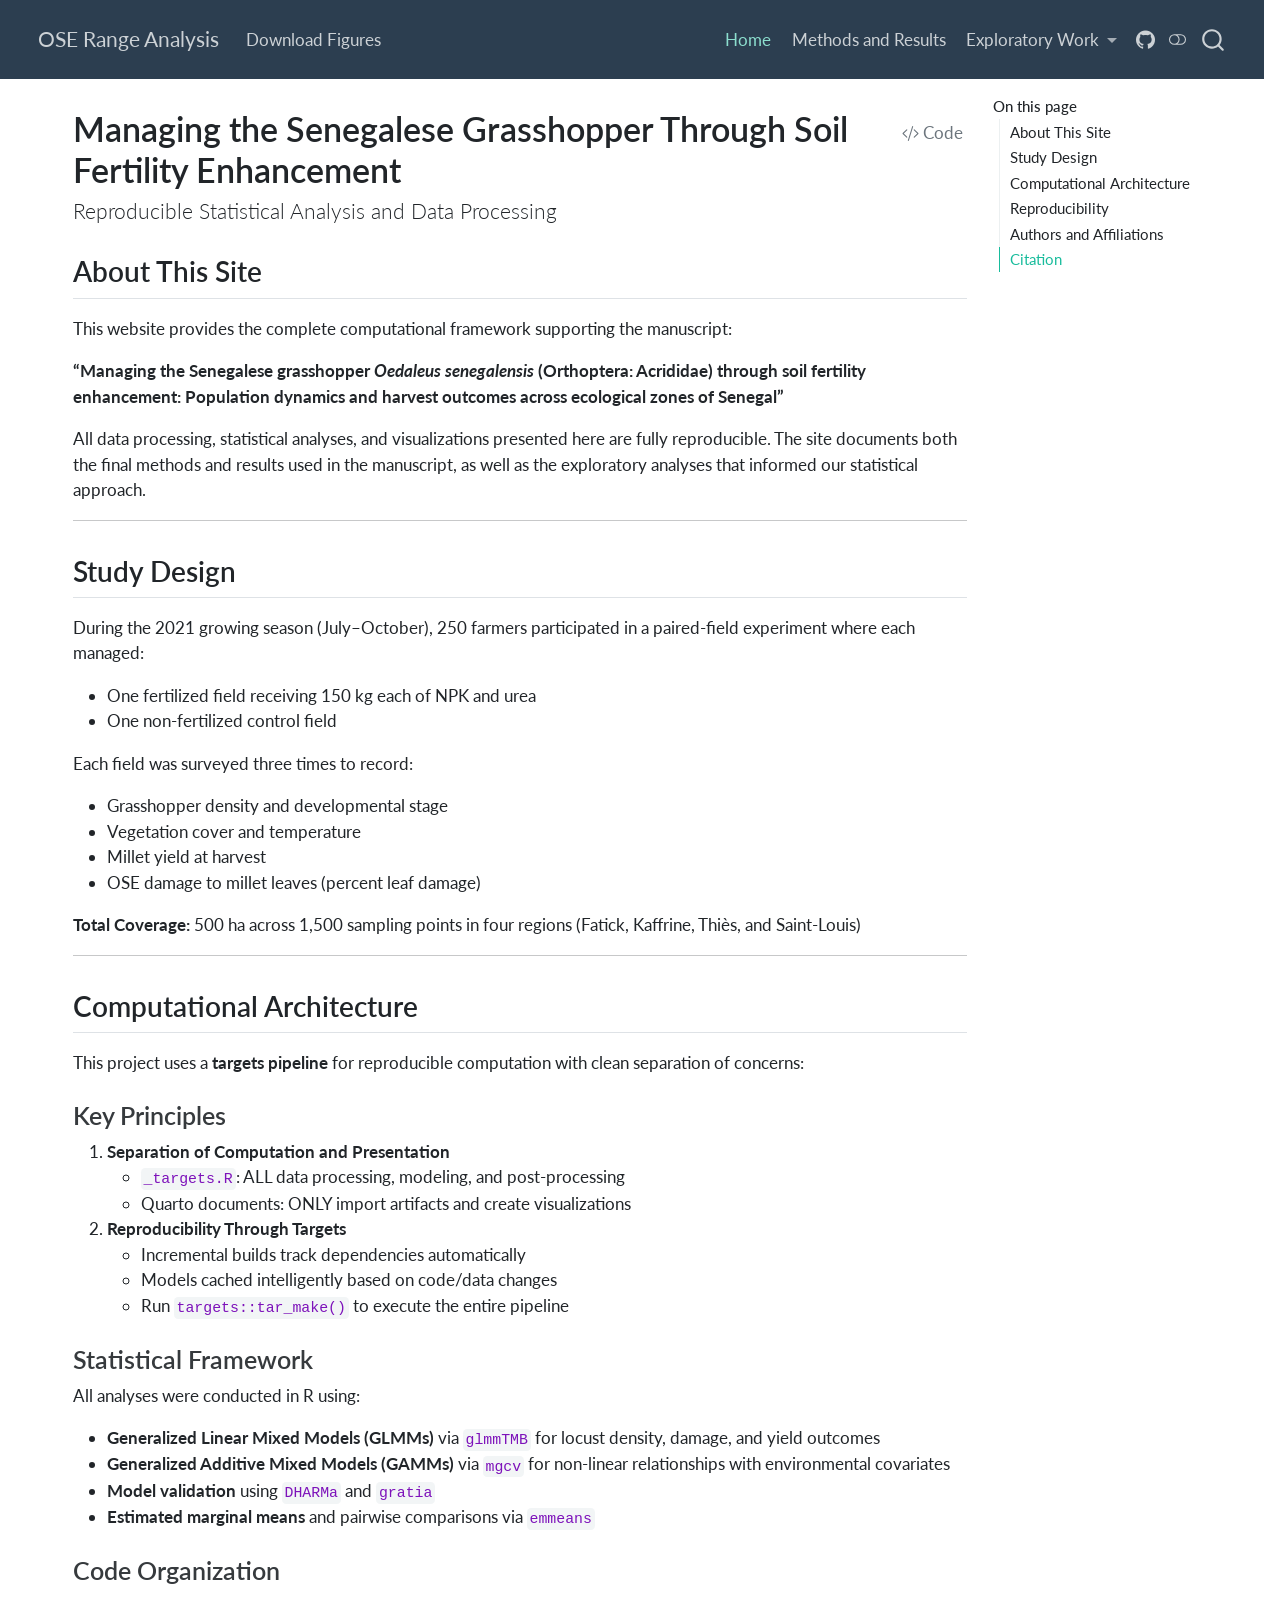
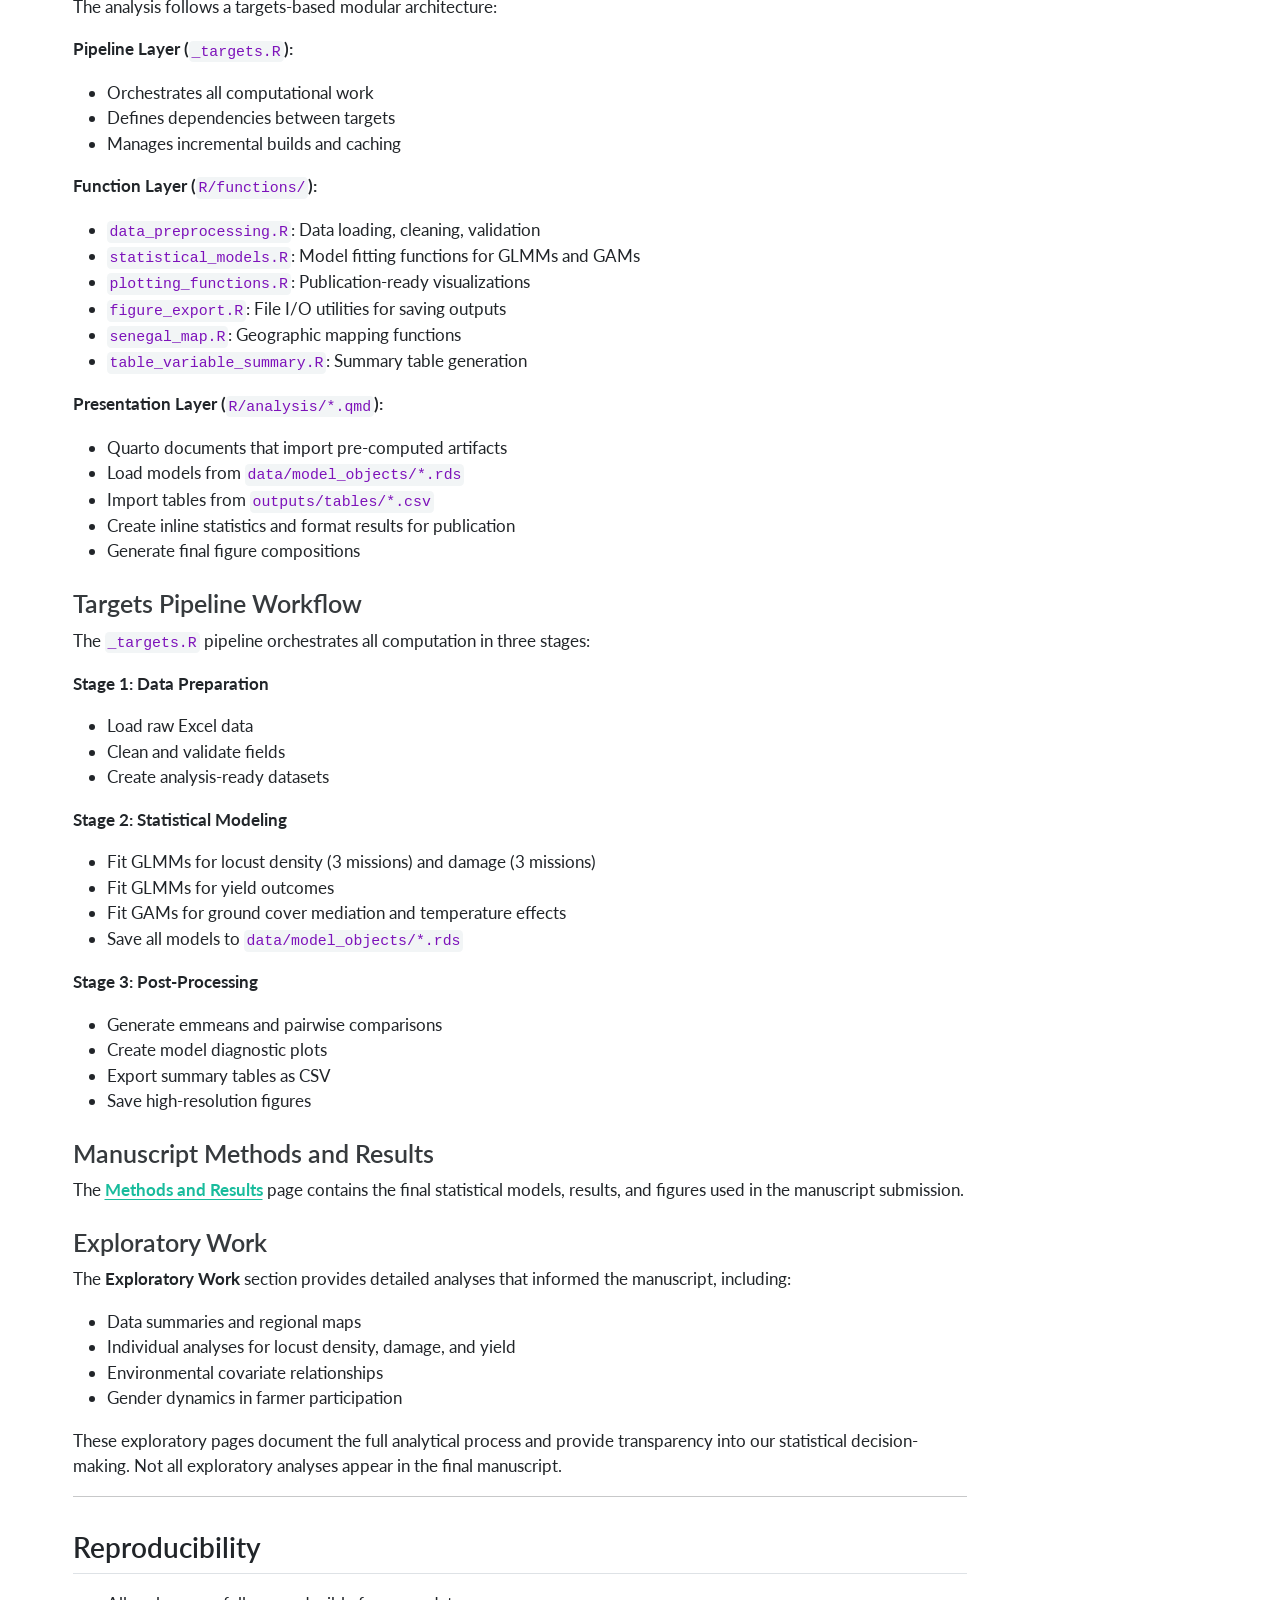
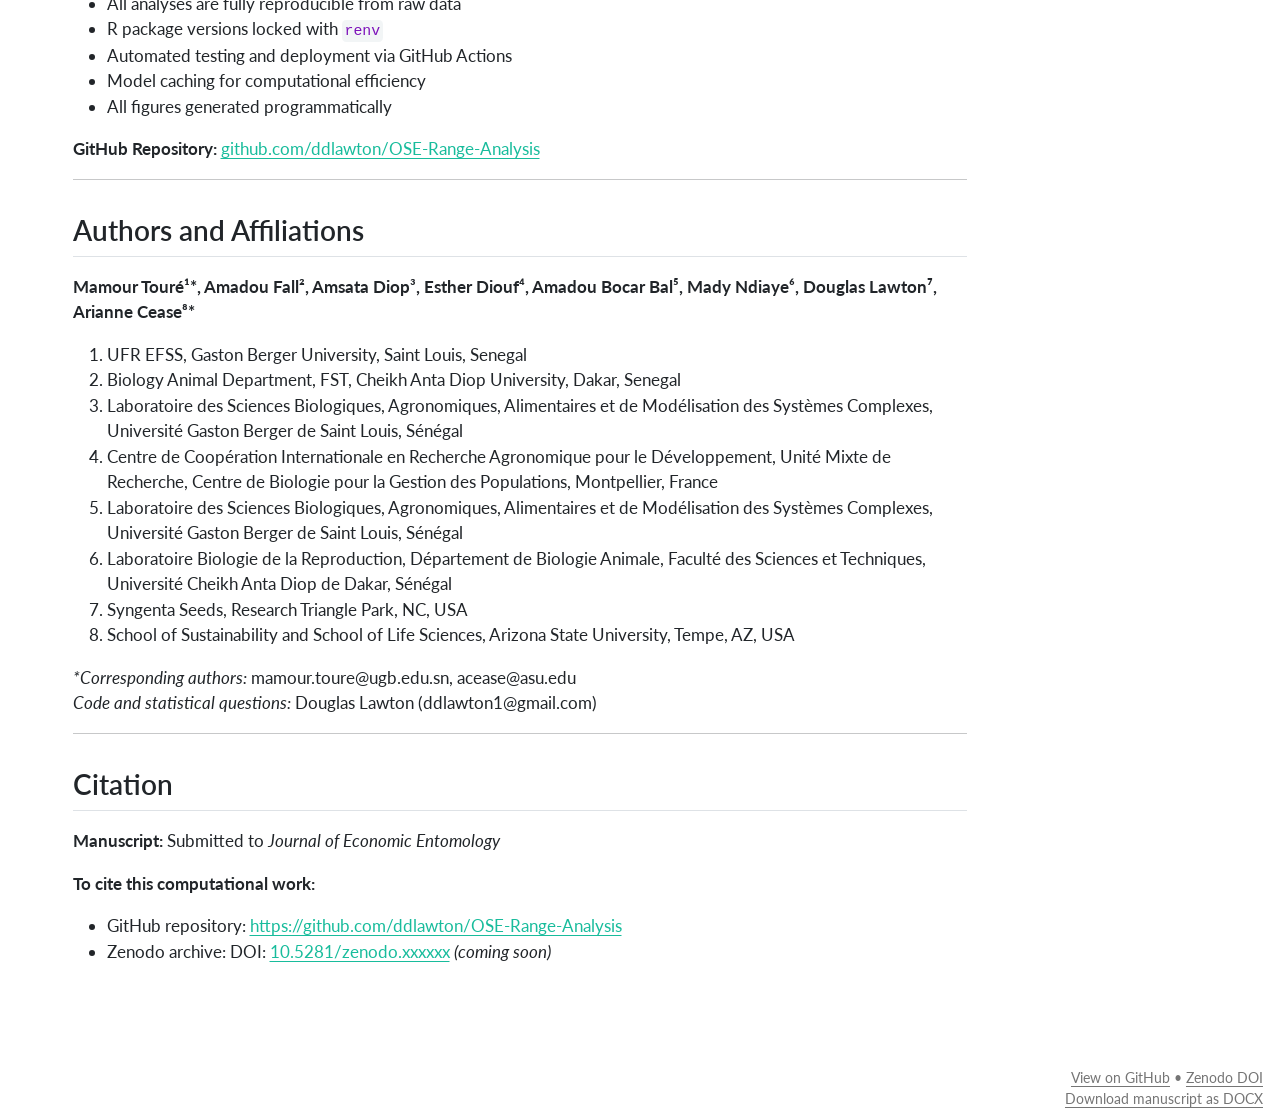
==== commit c7a4fa40: "deploy: d50a74dfaf63e5a635db9c2e9751b7bd21b7a25f" ====
--- a/R/index.html
+++ b/R/index.html
@@ -9,7 +9,9 @@
 
 <title>Managing the Senegalese Grasshopper Through Soil Fertility Enhancement – OSE Range Analysis</title>
 <style>
-
+/* Default styles provided by pandoc.
+** See https://pandoc.org/MANUAL.html#variables-for-html for config info.
+*/
 span.smallcaps{font-variant: small-caps;}
 div.columns{display: flex; gap: 1.5em;}
 div.column{flex: auto;}
@@ -20,10 +22,11 @@
 div.hanging-indent{margin-left: 1.5em; text-indent: -1.5em;}
 ul.task-list{list-style: none;}
 ul.task-list li input[type="checkbox"] {
-width: 0.8em;
-margin: 0 0.8em 0.2em -1em;  vertical-align: middle;
+  width: 0.8em;
+  margin: 0 0.8em 0.2em -1em; /* quarto-specific, see https://github.com/quarto-dev/quarto-cli/issues/4556 */ 
+  vertical-align: middle;
 }
-
+/* CSS for syntax highlighting */
 html { -webkit-text-size-adjust: 100%; }
 pre > code.sourceCode { white-space: pre; position: relative; }
 pre > code.sourceCode > span { display: inline-block; line-height: 1.25; }
@@ -40,3977 +43,48 @@
 pre > code.sourceCode > span { text-indent: -5em; padding-left: 5em; }
 }
 pre.numberSource code
-{ counter-reset: source-line 0; }
+  { counter-reset: source-line 0; }
 pre.numberSource code > span
-{ position: relative; left: -4em; counter-increment: source-line; }
+  { position: relative; left: -4em; counter-increment: source-line; }
 pre.numberSource code > span > a:first-child::before
-{ content: counter(source-line);
-position: relative; left: -1em; text-align: right; vertical-align: baseline;
-border: none; display: inline-block;
--webkit-touch-callout: none; -webkit-user-select: none;
--khtml-user-select: none; -moz-user-select: none;
--ms-user-select: none; user-select: none;
-padding: 0 4px; width: 4em;
-}
-pre.numberSource { margin-left: 3em; padding-left: 4px; }
+  { content: counter(source-line);
+    position: relative; left: -1em; text-align: right; vertical-align: baseline;
+    border: none; display: inline-block;
+    -webkit-touch-callout: none; -webkit-user-select: none;
+    -khtml-user-select: none; -moz-user-select: none;
+    -ms-user-select: none; user-select: none;
+    padding: 0 4px; width: 4em;
+  }
+pre.numberSource { margin-left: 3em;  padding-left: 4px; }
 div.sourceCode
-{ }
+  {   }
 @media screen {
 pre > code.sourceCode > span > a:first-child::before { text-decoration: underline; }
 }
 </style>
 
 
-<script>const headroomChanged = new CustomEvent("quarto-hrChanged", {
-  detail: {},
-  bubbles: true,
-  cancelable: false,
-  composed: false,
-});
-
-const announceDismiss = () => {
-  const annEl = window.document.getElementById("quarto-announcement");
-  if (annEl) {
-    annEl.remove();
-
-    const annId = annEl.getAttribute("data-announcement-id");
-    window.localStorage.setItem(`quarto-announce-${annId}`, "true");
-  }
-};
-
-const announceRegister = () => {
-  const annEl = window.document.getElementById("quarto-announcement");
-  if (annEl) {
-    const annId = annEl.getAttribute("data-announcement-id");
-    const isDismissed =
-      window.localStorage.getItem(`quarto-announce-${annId}`) || false;
-    if (isDismissed) {
-      announceDismiss();
-      return;
-    } else {
-      annEl.classList.remove("hidden");
-    }
-
-    const actionEl = annEl.querySelector(".quarto-announcement-action");
-    if (actionEl) {
-      actionEl.addEventListener("click", function (e) {
-        e.preventDefault();
-        // Hide the bar immediately
-        announceDismiss();
-      });
-    }
-  }
-};
-
-window.document.addEventListener("DOMContentLoaded", function () {
-  let init = false;
-
-  announceRegister();
-
-  // Manage the back to top button, if one is present.
-  let lastScrollTop = window.pageYOffset || document.documentElement.scrollTop;
-  const scrollDownBuffer = 5;
-  const scrollUpBuffer = 35;
-  const btn = document.getElementById("quarto-back-to-top");
-  const hideBackToTop = () => {
-    btn.style.display = "none";
-  };
-  const showBackToTop = () => {
-    btn.style.display = "inline-block";
-  };
-  if (btn) {
-    window.document.addEventListener(
-      "scroll",
-      function () {
-        const currentScrollTop =
-          window.pageYOffset || document.documentElement.scrollTop;
-
-        // Shows and hides the button 'intelligently' as the user scrolls
-        if (currentScrollTop - scrollDownBuffer > lastScrollTop) {
-          hideBackToTop();
-          lastScrollTop = currentScrollTop <= 0 ? 0 : currentScrollTop;
-        } else if (currentScrollTop < lastScrollTop - scrollUpBuffer) {
-          showBackToTop();
-          lastScrollTop = currentScrollTop <= 0 ? 0 : currentScrollTop;
-        }
-
-        // Show the button at the bottom, hides it at the top
-        if (currentScrollTop <= 0) {
-          hideBackToTop();
-        } else if (
-          window.innerHeight + currentScrollTop >=
-          document.body.offsetHeight
-        ) {
-          showBackToTop();
-        }
-      },
-      false
-    );
-  }
-
-  function throttle(func, wait) {
-    var timeout;
-    return function () {
-      const context = this;
-      const args = arguments;
-      const later = function () {
-        clearTimeout(timeout);
-        timeout = null;
-        func.apply(context, args);
-      };
-
-      if (!timeout) {
-        timeout = setTimeout(later, wait);
-      }
-    };
-  }
-
-  function headerOffset() {
-    // Set an offset if there is are fixed top navbar
-    const headerEl = window.document.querySelector("header.fixed-top");
-    if (headerEl) {
-      return headerEl.clientHeight;
-    } else {
-      return 0;
-    }
-  }
-
-  function footerOffset() {
-    const footerEl = window.document.querySelector("footer.footer");
-    if (footerEl) {
-      return footerEl.clientHeight;
-    } else {
-      return 0;
-    }
-  }
-
-  function dashboardOffset() {
-    const dashboardNavEl = window.document.getElementById(
-      "quarto-dashboard-header"
-    );
-    if (dashboardNavEl !== null) {
-      return dashboardNavEl.clientHeight;
-    } else {
-      return 0;
-    }
-  }
-
-  function updateDocumentOffsetWithoutAnimation() {
-    updateDocumentOffset(false);
-  }
-
-  function updateDocumentOffset(animated) {
-    // set body offset
-    const topOffset = headerOffset();
-    const bodyOffset = topOffset + footerOffset() + dashboardOffset();
-    const bodyEl = window.document.body;
-    bodyEl.setAttribute("data-bs-offset", topOffset);
-    bodyEl.style.paddingTop = topOffset + "px";
-
-    // deal with sidebar offsets
-    const sidebars = window.document.querySelectorAll(
-      ".sidebar, .headroom-target"
-    );
-    sidebars.forEach((sidebar) => {
-      if (!animated) {
-        sidebar.classList.add("notransition");
-        // Remove the no transition class after the animation has time to complete
-        setTimeout(function () {
-          sidebar.classList.remove("notransition");
-        }, 201);
-      }
-
-      if (window.Headroom && sidebar.classList.contains("sidebar-unpinned")) {
-        sidebar.style.top = "0";
-        sidebar.style.maxHeight = "100vh";
-      } else {
-        sidebar.style.top = topOffset + "px";
-        sidebar.style.maxHeight = "calc(100vh - " + topOffset + "px)";
-      }
-    });
-
-    // allow space for footer
-    const mainContainer = window.document.querySelector(".quarto-container");
-    if (mainContainer) {
-      mainContainer.style.minHeight = "calc(100vh - " + bodyOffset + "px)";
-    }
-
-    // link offset
-    let linkStyle = window.document.querySelector("#quarto-target-style");
-    if (!linkStyle) {
-      linkStyle = window.document.createElement("style");
-      linkStyle.setAttribute("id", "quarto-target-style");
-      window.document.head.appendChild(linkStyle);
-    }
-    while (linkStyle.firstChild) {
-      linkStyle.removeChild(linkStyle.firstChild);
-    }
-    if (topOffset > 0) {
-      linkStyle.appendChild(
-        window.document.createTextNode(`
-      section:target::before {
-        content: "";
-        display: block;
-        height: ${topOffset}px;
-        margin: -${topOffset}px 0 0;
-      }`)
-      );
-    }
-    if (init) {
-      window.dispatchEvent(headroomChanged);
-    }
-    init = true;
-  }
-
-  // initialize headroom
-  var header = window.document.querySelector("#quarto-header");
-  if (header && window.Headroom) {
-    const headroom = new window.Headroom(header, {
-      tolerance: 5,
-      onPin: function () {
-        const sidebars = window.document.querySelectorAll(
-          ".sidebar, .headroom-target"
-        );
-        sidebars.forEach((sidebar) => {
-          sidebar.classList.remove("sidebar-unpinned");
-        });
-        updateDocumentOffset();
-      },
-      onUnpin: function () {
-        const sidebars = window.document.querySelectorAll(
-          ".sidebar, .headroom-target"
-        );
-        sidebars.forEach((sidebar) => {
-          sidebar.classList.add("sidebar-unpinned");
-        });
-        updateDocumentOffset();
-      },
-    });
-    headroom.init();
-
-    let frozen = false;
-    window.quartoToggleHeadroom = function () {
-      if (frozen) {
-        headroom.unfreeze();
-        frozen = false;
-      } else {
-        headroom.freeze();
-        frozen = true;
-      }
-    };
-  }
-
-  window.addEventListener(
-    "hashchange",
-    function (e) {
-      if (
-        getComputedStyle(document.documentElement).scrollBehavior !== "smooth"
-      ) {
-        window.scrollTo(0, window.pageYOffset - headerOffset());
-      }
-    },
-    false
-  );
-
-  // Observe size changed for the header
-  const headerEl = window.document.querySelector("header.fixed-top");
-  if (headerEl && window.ResizeObserver) {
-    const observer = new window.ResizeObserver(() => {
-      setTimeout(updateDocumentOffsetWithoutAnimation, 0);
-    });
-    observer.observe(headerEl, {
-      attributes: true,
-      childList: true,
-      characterData: true,
-    });
-  } else {
-    window.addEventListener(
-      "resize",
-      throttle(updateDocumentOffsetWithoutAnimation, 50)
-    );
-  }
-  setTimeout(updateDocumentOffsetWithoutAnimation, 250);
-
-  // fixup index.html links if we aren't on the filesystem
-  if (window.location.protocol !== "file:") {
-    const links = window.document.querySelectorAll("a");
-    for (let i = 0; i < links.length; i++) {
-      if (links[i].href) {
-        links[i].dataset.originalHref = links[i].href;
-        // only strip index.html at the end of the path (optionally followed
-        // by a query or fragment) so that files like index.html.md
-        // (alternate-format twins) are left alone (#14667)
-        links[i].href = links[i].href.replace(/\/index\.html(?=[?#]|$)/, "/");
-      }
-    }
-
-    // Fixup any sharing links that require urls
-    // Append url to any sharing urls
-    const sharingLinks = window.document.querySelectorAll(
-      "a.sidebar-tools-main-item, a.quarto-navigation-tool, a.quarto-navbar-tools, a.quarto-navbar-tools-item"
-    );
-    for (let i = 0; i < sharingLinks.length; i++) {
-      const sharingLink = sharingLinks[i];
-      const href = sharingLink.getAttribute("href");
-      if (href) {
-        sharingLink.setAttribute(
-          "href",
-          href.replace("|url|", window.location.href)
-        );
-      }
-    }
-
-    // Scroll the active navigation item into view, if necessary
-    const navSidebar = window.document.querySelector("nav#quarto-sidebar");
-    if (navSidebar) {
-      // Find the active item
-      const activeItem = navSidebar.querySelector("li.sidebar-item a.active");
-      if (activeItem) {
-        // Wait for the scroll height and height to resolve by observing size changes on the
-        // nav element that is scrollable
-        const resizeObserver = new ResizeObserver((_entries) => {
-          // The bottom of the element
-          const elBottom = activeItem.offsetTop;
-          const viewBottom = navSidebar.scrollTop + navSidebar.clientHeight;
-
-          // The element height and scroll height are the same, then we are still loading
-          if (viewBottom !== navSidebar.scrollHeight) {
-            // Determine if the item isn't visible and scroll to it
-            if (elBottom >= viewBottom) {
-              navSidebar.scrollTop = elBottom;
-            }
-
-            // stop observing now since we've completed the scroll
-            resizeObserver.unobserve(navSidebar);
-          }
-        });
-        resizeObserver.observe(navSidebar);
-      }
-    }
-  }
-});
-</script>
-<script>/*!
- * headroom.js v0.12.0 - Give your page some headroom. Hide your header until you need it
- * Copyright (c) 2020 Nick Williams - http://wicky.nillia.ms/headroom.js
- * License: MIT
- */
-
-!function(t,n){"object"==typeof exports&&"undefined"!=typeof module?module.exports=n():"function"==typeof define&&define.amd?define(n):(t=t||self).Headroom=n()}(this,function(){"use strict";function t(){return"undefined"!=typeof window}function d(t){return function(t){return t&&t.document&&function(t){return 9===t.nodeType}(t.document)}(t)?function(t){var n=t.document,o=n.body,s=n.documentElement;return{scrollHeight:function(){return Math.max(o.scrollHeight,s.scrollHeight,o.offsetHeight,s.offsetHeight,o.clientHeight,s.clientHeight)},height:function(){return t.innerHeight||s.clientHeight||o.clientHeight},scrollY:function(){return void 0!==t.pageYOffset?t.pageYOffset:(s||o.parentNode||o).scrollTop}}}(t):function(t){return{scrollHeight:function(){return Math.max(t.scrollHeight,t.offsetHeight,t.clientHeight)},height:function(){return Math.max(t.offsetHeight,t.clientHeight)},scrollY:function(){return t.scrollTop}}}(t)}function n(t,s,e){var n,o=function(){var n=!1;try{var t={get passive(){n=!0}};window.addEventListener("test",t,t),window.removeEventListener("test",t,t)}catch(t){n=!1}return n}(),i=!1,r=d(t),l=r.scrollY(),a={};function c(){var t=Math.round(r.scrollY()),n=r.height(),o=r.scrollHeight();a.scrollY=t,a.lastScrollY=l,a.direction=l<t?"down":"up",a.distance=Math.abs(t-l),a.isOutOfBounds=t<0||o<t+n,a.top=t<=s.offset[a.direction],a.bottom=o<=t+n,a.toleranceExceeded=a.distance>s.tolerance[a.direction],e(a),l=t,i=!1}function h(){i||(i=!0,n=requestAnimationFrame(c))}var u=!!o&&{passive:!0,capture:!1};return t.addEventListener("scroll",h,u),c(),{destroy:function(){cancelAnimationFrame(n),t.removeEventListener("scroll",h,u)}}}function o(t){return t===Object(t)?t:{down:t,up:t}}function s(t,n){n=n||{},Object.assign(this,s.options,n),this.classes=Object.assign({},s.options.classes,n.classes),this.elem=t,this.tolerance=o(this.tolerance),this.offset=o(this.offset),this.initialised=!1,this.frozen=!1}return s.prototype={constructor:s,init:function(){return s.cutsTheMustard&&!this.initialised&&(this.addClass("initial"),this.initialised=!0,setTimeout(function(t){t.scrollTracker=n(t.scroller,{offset:t.offset,tolerance:t.tolerance},t.update.bind(t))},100,this)),this},destroy:function(){this.initialised=!1,Object.keys(this.classes).forEach(this.removeClass,this),this.scrollTracker.destroy()},unpin:function(){!this.hasClass("pinned")&&this.hasClass("unpinned")||(this.addClass("unpinned"),this.removeClass("pinned"),this.onUnpin&&this.onUnpin.call(this))},pin:function(){this.hasClass("unpinned")&&(this.addClass("pinned"),this.removeClass("unpinned"),this.onPin&&this.onPin.call(this))},freeze:function(){this.frozen=!0,this.addClass("frozen")},unfreeze:function(){this.frozen=!1,this.removeClass("frozen")},top:function(){this.hasClass("top")||(this.addClass("top"),this.removeClass("notTop"),this.onTop&&this.onTop.call(this))},notTop:function(){this.hasClass("notTop")||(this.addClass("notTop"),this.removeClass("top"),this.onNotTop&&this.onNotTop.call(this))},bottom:function(){this.hasClass("bottom")||(this.addClass("bottom"),this.removeClass("notBottom"),this.onBottom&&this.onBottom.call(this))},notBottom:function(){this.hasClass("notBottom")||(this.addClass("notBottom"),this.removeClass("bottom"),this.onNotBottom&&this.onNotBottom.call(this))},shouldUnpin:function(t){return"down"===t.direction&&!t.top&&t.toleranceExceeded},shouldPin:function(t){return"up"===t.direction&&t.toleranceExceeded||t.top},addClass:function(t){this.elem.classList.add.apply(this.elem.classList,this.classes[t].split(" "))},removeClass:function(t){this.elem.classList.remove.apply(this.elem.classList,this.classes[t].split(" "))},hasClass:function(t){return this.classes[t].split(" ").every(function(t){return this.classList.contains(t)},this.elem)},update:function(t){t.isOutOfBounds||!0!==this.frozen&&(t.top?this.top():this.notTop(),t.bottom?this.bottom():this.notBottom(),this.shouldUnpin(t)?this.unpin():this.shouldPin(t)&&this.pin())}},s.options={tolerance:{up:0,down:0},offset:0,scroller:t()?window:null,classes:{frozen:"headroom--frozen",pinned:"headroom--pinned",unpinned:"headroom--unpinned",top:"headroom--top",notTop:"headroom--not-top",bottom:"headroom--bottom",notBottom:"headroom--not-bottom",initial:"headroom"}},s.cutsTheMustard=!!(t()&&function(){}.bind&&"classList"in document.documentElement&&Object.assign&&Object.keys&&requestAnimationFrame),s});
-</script>
-<script>/*!
- * clipboard.js v2.0.11
- * https://clipboardjs.com/
- *
- * Licensed MIT © Zeno Rocha
- */
-!function(t,e){"object"==typeof exports&&"object"==typeof module?module.exports=e():"function"==typeof define&&define.amd?define([],e):"object"==typeof exports?exports.ClipboardJS=e():t.ClipboardJS=e()}(this,function(){return n={686:function(t,e,n){"use strict";n.d(e,{default:function(){return b}});var e=n(279),i=n.n(e),e=n(370),u=n.n(e),e=n(817),r=n.n(e);function c(t){try{return document.execCommand(t)}catch(t){return}}var a=function(t){t=r()(t);return c("cut"),t};function o(t,e){var n,o,t=(n=t,o="rtl"===document.documentElement.getAttribute("dir"),(t=document.createElement("textarea")).style.fontSize="12pt",t.style.border="0",t.style.padding="0",t.style.margin="0",t.style.position="absolute",t.style[o?"right":"left"]="-9999px",o=window.pageYOffset||document.documentElement.scrollTop,t.style.top="".concat(o,"px"),t.setAttribute("readonly",""),t.value=n,t);return e.container.appendChild(t),e=r()(t),c("copy"),t.remove(),e}var f=function(t){var e=1<arguments.length&&void 0!==arguments[1]?arguments[1]:{container:document.body},n="";return"string"==typeof t?n=o(t,e):t instanceof HTMLInputElement&&!["text","search","url","tel","password"].includes(null==t?void 0:t.type)?n=o(t.value,e):(n=r()(t),c("copy")),n};function l(t){return(l="function"==typeof Symbol&&"symbol"==typeof Symbol.iterator?function(t){return typeof t}:function(t){return t&&"function"==typeof Symbol&&t.constructor===Symbol&&t!==Symbol.prototype?"symbol":typeof t})(t)}var s=function(){var t=0<arguments.length&&void 0!==arguments[0]?arguments[0]:{},e=t.action,n=void 0===e?"copy":e,o=t.container,e=t.target,t=t.text;if("copy"!==n&&"cut"!==n)throw new Error('Invalid "action" value, use either "copy" or "cut"');if(void 0!==e){if(!e||"object"!==l(e)||1!==e.nodeType)throw new Error('Invalid "target" value, use a valid Element');if("copy"===n&&e.hasAttribute("disabled"))throw new Error('Invalid "target" attribute. Please use "readonly" instead of "disabled" attribute');if("cut"===n&&(e.hasAttribute("readonly")||e.hasAttribute("disabled")))throw new Error('Invalid "target" attribute. You can\'t cut text from elements with "readonly" or "disabled" attributes')}return t?f(t,{container:o}):e?"cut"===n?a(e):f(e,{container:o}):void 0};function p(t){return(p="function"==typeof Symbol&&"symbol"==typeof Symbol.iterator?function(t){return typeof t}:function(t){return t&&"function"==typeof Symbol&&t.constructor===Symbol&&t!==Symbol.prototype?"symbol":typeof t})(t)}function d(t,e){for(var n=0;n<e.length;n++){var o=e[n];o.enumerable=o.enumerable||!1,o.configurable=!0,"value"in o&&(o.writable=!0),Object.defineProperty(t,o.key,o)}}function y(t,e){return(y=Object.setPrototypeOf||function(t,e){return t.__proto__=e,t})(t,e)}function h(n){var o=function(){if("undefined"==typeof Reflect||!Reflect.construct)return!1;if(Reflect.construct.sham)return!1;if("function"==typeof Proxy)return!0;try{return Date.prototype.toString.call(Reflect.construct(Date,[],function(){})),!0}catch(t){return!1}}();return function(){var t,e=v(n);return t=o?(t=v(this).constructor,Reflect.construct(e,arguments,t)):e.apply(this,arguments),e=this,!(t=t)||"object"!==p(t)&&"function"!=typeof t?function(t){if(void 0!==t)return t;throw new ReferenceError("this hasn't been initialised - super() hasn't been called")}(e):t}}function v(t){return(v=Object.setPrototypeOf?Object.getPrototypeOf:function(t){return t.__proto__||Object.getPrototypeOf(t)})(t)}function m(t,e){t="data-clipboard-".concat(t);if(e.hasAttribute(t))return e.getAttribute(t)}var b=function(){!function(t,e){if("function"!=typeof e&&null!==e)throw new TypeError("Super expression must either be null or a function");t.prototype=Object.create(e&&e.prototype,{constructor:{value:t,writable:!0,configurable:!0}}),e&&y(t,e)}(r,i());var t,e,n,o=h(r);function r(t,e){var n;return function(t){if(!(t instanceof r))throw new TypeError("Cannot call a class as a function")}(this),(n=o.call(this)).resolveOptions(e),n.listenClick(t),n}return t=r,n=[{key:"copy",value:function(t){var e=1<arguments.length&&void 0!==arguments[1]?arguments[1]:{container:document.body};return f(t,e)}},{key:"cut",value:function(t){return a(t)}},{key:"isSupported",value:function(){var t=0<arguments.length&&void 0!==arguments[0]?arguments[0]:["copy","cut"],t="string"==typeof t?[t]:t,e=!!document.queryCommandSupported;return t.forEach(function(t){e=e&&!!document.queryCommandSupported(t)}),e}}],(e=[{key:"resolveOptions",value:function(){var t=0<arguments.length&&void 0!==arguments[0]?arguments[0]:{};this.action="function"==typeof t.action?t.action:this.defaultAction,this.target="function"==typeof t.target?t.target:this.defaultTarget,this.text="function"==typeof t.text?t.text:this.defaultText,this.container="object"===p(t.container)?t.container:document.body}},{key:"listenClick",value:function(t){var e=this;this.listener=u()(t,"click",function(t){return e.onClick(t)})}},{key:"onClick",value:function(t){var e=t.delegateTarget||t.currentTarget,n=this.action(e)||"copy",t=s({action:n,container:this.container,target:this.target(e),text:this.text(e)});this.emit(t?"success":"error",{action:n,text:t,trigger:e,clearSelection:function(){e&&e.focus(),window.getSelection().removeAllRanges()}})}},{key:"defaultAction",value:function(t){return m("action",t)}},{key:"defaultTarget",value:function(t){t=m("target",t);if(t)return document.querySelector(t)}},{key:"defaultText",value:function(t){return m("text",t)}},{key:"destroy",value:function(){this.listener.destroy()}}])&&d(t.prototype,e),n&&d(t,n),r}()},828:function(t){var e;"undefined"==typeof Element||Element.prototype.matches||((e=Element.prototype).matches=e.matchesSelector||e.mozMatchesSelector||e.msMatchesSelector||e.oMatchesSelector||e.webkitMatchesSelector),t.exports=function(t,e){for(;t&&9!==t.nodeType;){if("function"==typeof t.matches&&t.matches(e))return t;t=t.parentNode}}},438:function(t,e,n){var u=n(828);function i(t,e,n,o,r){var i=function(e,n,t,o){return function(t){t.delegateTarget=u(t.target,n),t.delegateTarget&&o.call(e,t)}}.apply(this,arguments);return t.addEventListener(n,i,r),{destroy:function(){t.removeEventListener(n,i,r)}}}t.exports=function(t,e,n,o,r){return"function"==typeof t.addEventListener?i.apply(null,arguments):"function"==typeof n?i.bind(null,document).apply(null,arguments):("string"==typeof t&&(t=document.querySelectorAll(t)),Array.prototype.map.call(t,function(t){return i(t,e,n,o,r)}))}},879:function(t,n){n.node=function(t){return void 0!==t&&t instanceof HTMLElement&&1===t.nodeType},n.nodeList=function(t){var e=Object.prototype.toString.call(t);return void 0!==t&&("[object NodeList]"===e||"[object HTMLCollection]"===e)&&"length"in t&&(0===t.length||n.node(t[0]))},n.string=function(t){return"string"==typeof t||t instanceof String},n.fn=function(t){return"[object Function]"===Object.prototype.toString.call(t)}},370:function(t,e,n){var f=n(879),l=n(438);t.exports=function(t,e,n){if(!t&&!e&&!n)throw new Error("Missing required arguments");if(!f.string(e))throw new TypeError("Second argument must be a String");if(!f.fn(n))throw new TypeError("Third argument must be a Function");if(f.node(t))return c=e,a=n,(u=t).addEventListener(c,a),{destroy:function(){u.removeEventListener(c,a)}};if(f.nodeList(t))return o=t,r=e,i=n,Array.prototype.forEach.call(o,function(t){t.addEventListener(r,i)}),{destroy:function(){Array.prototype.forEach.call(o,function(t){t.removeEventListener(r,i)})}};if(f.string(t))return t=t,e=e,n=n,l(document.body,t,e,n);throw new TypeError("First argument must be a String, HTMLElement, HTMLCollection, or NodeList");var o,r,i,u,c,a}},817:function(t){t.exports=function(t){var e,n="SELECT"===t.nodeName?(t.focus(),t.value):"INPUT"===t.nodeName||"TEXTAREA"===t.nodeName?((e=t.hasAttribute("readonly"))||t.setAttribute("readonly",""),t.select(),t.setSelectionRange(0,t.value.length),e||t.removeAttribute("readonly"),t.value):(t.hasAttribute("contenteditable")&&t.focus(),n=window.getSelection(),(e=document.createRange()).selectNodeContents(t),n.removeAllRanges(),n.addRange(e),n.toString());return n}},279:function(t){function e(){}e.prototype={on:function(t,e,n){var o=this.e||(this.e={});return(o[t]||(o[t]=[])).push({fn:e,ctx:n}),this},once:function(t,e,n){var o=this;function r(){o.off(t,r),e.apply(n,arguments)}return r._=e,this.on(t,r,n)},emit:function(t){for(var e=[].slice.call(arguments,1),n=((this.e||(this.e={}))[t]||[]).slice(),o=0,r=n.length;o<r;o++)n[o].fn.apply(n[o].ctx,e);return this},off:function(t,e){var n=this.e||(this.e={}),o=n[t],r=[];if(o&&e)for(var i=0,u=o.length;i<u;i++)o[i].fn!==e&&o[i].fn._!==e&&r.push(o[i]);return r.length?n[t]=r:delete n[t],this}},t.exports=e,t.exports.TinyEmitter=e}},r={},o.n=function(t){var e=t&&t.__esModule?function(){return t.default}:function(){return t};return o.d(e,{a:e}),e},o.d=function(t,e){for(var n in e)o.o(e,n)&&!o.o(t,n)&&Object.defineProperty(t,n,{enumerable:!0,get:e[n]})},o.o=function(t,e){return Object.prototype.hasOwnProperty.call(t,e)},o(686).default;function o(t){if(r[t])return r[t].exports;var e=r[t]={exports:{}};return n[t](e,e.exports,o),e.exports}var n,r});</script>
-<script>/*! @algolia/autocomplete-js 1.19.1 | MIT License | © Algolia, Inc. and contributors | https://github.com/algolia/autocomplete */
-!function(e,t){"object"==typeof exports&&"undefined"!=typeof module?t(exports):"function"==typeof define&&define.amd?define(["exports"],t):t((e="undefined"!=typeof globalThis?globalThis:e||self)["@algolia/autocomplete-js"]={})}(this,(function(e){"use strict";function t(e,t){var n=Object.keys(e);if(Object.getOwnPropertySymbols){var r=Object.getOwnPropertySymbols(e);t&&(r=r.filter((function(t){return Object.getOwnPropertyDescriptor(e,t).enumerable}))),n.push.apply(n,r)}return n}function n(e){for(var n=1;n<arguments.length;n++){var r=null!=arguments[n]?arguments[n]:{};n%2?t(Object(r),!0).forEach((function(t){o(e,t,r[t])})):Object.getOwnPropertyDescriptors?Object.defineProperties(e,Object.getOwnPropertyDescriptors(r)):t(Object(r)).forEach((function(t){Object.defineProperty(e,t,Object.getOwnPropertyDescriptor(r,t))}))}return e}function r(e){return r="function"==typeof Symbol&&"symbol"==typeof Symbol.iterator?function(e){return typeof e}:function(e){return e&&"function"==typeof Symbol&&e.constructor===Symbol&&e!==Symbol.prototype?"symbol":typeof e},r(e)}function o(e,t,n){return(t=function(e){var t=function(e,t){if("object"!=typeof e||null===e)return e;var n=e[Symbol.toPrimitive];if(void 0!==n){var r=n.call(e,t||"default");if("object"!=typeof r)return r;throw new TypeError("@@toPrimitive must return a primitive value.")}return("string"===t?String:Number)(e)}(e,"string");return"symbol"==typeof t?t:String(t)}(t))in e?Object.defineProperty(e,t,{value:n,enumerable:!0,configurable:!0,writable:!0}):e[t]=n,e}function i(){return i=Object.assign?Object.assign.bind():function(e){for(var t=1;t<arguments.length;t++){var n=arguments[t];for(var r in n)Object.prototype.hasOwnProperty.call(n,r)&&(e[r]=n[r])}return e},i.apply(this,arguments)}function u(e,t){if(null==e)return{};var n,r,o=function(e,t){if(null==e)return{};var n,r,o={},i=Object.keys(e);for(r=0;r<i.length;r++)n=i[r],t.indexOf(n)>=0||(o[n]=e[n]);return o}(e,t);if(Object.getOwnPropertySymbols){var i=Object.getOwnPropertySymbols(e);for(r=0;r<i.length;r++)n=i[r],t.indexOf(n)>=0||Object.prototype.propertyIsEnumerable.call(e,n)&&(o[n]=e[n])}return o}function a(e,t){return function(e){if(Array.isArray(e))return e}(e)||function(e,t){var n=null==e?null:"undefined"!=typeof Symbol&&e[Symbol.iterator]||e["@@iterator"];if(null!=n){var r,o,i,u,a=[],l=!0,c=!1;try{if(i=(n=n.call(e)).next,0===t){if(Object(n)!==n)return;l=!1}else for(;!(l=(r=i.call(n)).done)&&(a.push(r.value),a.length!==t);l=!0);}catch(e){c=!0,o=e}finally{try{if(!l&&null!=n.return&&(u=n.return(),Object(u)!==u))return}finally{if(c)throw o}}return a}}(e,t)||c(e,t)||function(){throw new TypeError("Invalid attempt to destructure non-iterable instance.\nIn order to be iterable, non-array objects must have a [Symbol.iterator]() method.")}()}function l(e){return function(e){if(Array.isArray(e))return s(e)}(e)||function(e){if("undefined"!=typeof Symbol&&null!=e[Symbol.iterator]||null!=e["@@iterator"])return Array.from(e)}(e)||c(e)||function(){throw new TypeError("Invalid attempt to spread non-iterable instance.\nIn order to be iterable, non-array objects must have a [Symbol.iterator]() method.")}()}function c(e,t){if(e){if("string"==typeof e)return s(e,t);var n=Object.prototype.toString.call(e).slice(8,-1);return"Object"===n&&e.constructor&&(n=e.constructor.name),"Map"===n||"Set"===n?Array.from(e):"Arguments"===n||/^(?:Ui|I)nt(?:8|16|32)(?:Clamped)?Array$/.test(n)?s(e,t):void 0}}function s(e,t){(null==t||t>e.length)&&(t=e.length);for(var n=0,r=new Array(t);n<t;n++)r[n]=e[n];return r}function f(e){return{current:e}}function p(e,t){var n=void 0;return function(){for(var r=arguments.length,o=new Array(r),i=0;i<r;i++)o[i]=arguments[i];n&&clearTimeout(n),n=setTimeout((function(){return e.apply(void 0,o)}),t)}}function m(e){return e.reduce((function(e,t){return e.concat(t)}),[])}var v=0;function d(){return"autocomplete-".concat(v++)}function y(e,t){return t.reduce((function(e,t){return e&&e[t]}),e)}function b(e){return 0===e.collections.length?0:e.collections.reduce((function(e,t){return e+t.items.length}),0)}function g(e){return e!==Object(e)}function h(e,t){if(e===t)return!0;if(g(e)||g(t)||"function"==typeof e||"function"==typeof t)return e===t;if(Object.keys(e).length!==Object.keys(t).length)return!1;for(var n=0,r=Object.keys(e);n<r.length;n++){var o=r[n];if(!(o in t))return!1;if(!h(e[o],t[o]))return!1}return!0}var _=function(){};var O="1.19.1",S=[{segment:"autocomplete-core",version:O}];function j(e){var t=e.item,n=e.items,r=void 0===n?[]:n;return{index:t.__autocomplete_indexName,items:[t],positions:[1+r.findIndex((function(e){return e.objectID===t.objectID}))],queryID:t.__autocomplete_queryID,algoliaSource:["autocomplete"]}}function P(e,t){return function(e){if(Array.isArray(e))return e}(e)||function(e,t){var n=null==e?null:"undefined"!=typeof Symbol&&e[Symbol.iterator]||e["@@iterator"];if(null!=n){var r,o,i,u,a=[],l=!0,c=!1;try{if(i=(n=n.call(e)).next,0===t){if(Object(n)!==n)return;l=!1}else for(;!(l=(r=i.call(n)).done)&&(a.push(r.value),a.length!==t);l=!0);}catch(e){c=!0,o=e}finally{try{if(!l&&null!=n.return&&(u=n.return(),Object(u)!==u))return}finally{if(c)throw o}}return a}}(e,t)||function(e,t){if(!e)return;if("string"==typeof e)return w(e,t);var n=Object.prototype.toString.call(e).slice(8,-1);"Object"===n&&e.constructor&&(n=e.constructor.name);if("Map"===n||"Set"===n)return Array.from(e);if("Arguments"===n||/^(?:Ui|I)nt(?:8|16|32)(?:Clamped)?Array$/.test(n))return w(e,t)}(e,t)||function(){throw new TypeError("Invalid attempt to destructure non-iterable instance.\nIn order to be iterable, non-array objects must have a [Symbol.iterator]() method.")}()}function w(e,t){(null==t||t>e.length)&&(t=e.length);for(var n=0,r=new Array(t);n<t;n++)r[n]=e[n];return r}var I=["items"],A=["items"];function E(e){return E="function"==typeof Symbol&&"symbol"==typeof Symbol.iterator?function(e){return typeof e}:function(e){return e&&"function"==typeof Symbol&&e.constructor===Symbol&&e!==Symbol.prototype?"symbol":typeof e},E(e)}function D(e){return function(e){if(Array.isArray(e))return C(e)}(e)||function(e){if("undefined"!=typeof Symbol&&null!=e[Symbol.iterator]||null!=e["@@iterator"])return Array.from(e)}(e)||function(e,t){if(!e)return;if("string"==typeof e)return C(e,t);var n=Object.prototype.toString.call(e).slice(8,-1);"Object"===n&&e.constructor&&(n=e.constructor.name);if("Map"===n||"Set"===n)return Array.from(e);if("Arguments"===n||/^(?:Ui|I)nt(?:8|16|32)(?:Clamped)?Array$/.test(n))return C(e,t)}(e)||function(){throw new TypeError("Invalid attempt to spread non-iterable instance.\nIn order to be iterable, non-array objects must have a [Symbol.iterator]() method.")}()}function C(e,t){(null==t||t>e.length)&&(t=e.length);for(var n=0,r=new Array(t);n<t;n++)r[n]=e[n];return r}function k(e,t){if(null==e)return{};var n,r,o=function(e,t){if(null==e)return{};var n,r,o={},i=Object.keys(e);for(r=0;r<i.length;r++)n=i[r],t.indexOf(n)>=0||(o[n]=e[n]);return o}(e,t);if(Object.getOwnPropertySymbols){var i=Object.getOwnPropertySymbols(e);for(r=0;r<i.length;r++)n=i[r],t.indexOf(n)>=0||Object.prototype.propertyIsEnumerable.call(e,n)&&(o[n]=e[n])}return o}function x(e,t){var n=Object.keys(e);if(Object.getOwnPropertySymbols){var r=Object.getOwnPropertySymbols(e);t&&(r=r.filter((function(t){return Object.getOwnPropertyDescriptor(e,t).enumerable}))),n.push.apply(n,r)}return n}function N(e){for(var t=1;t<arguments.length;t++){var n=null!=arguments[t]?arguments[t]:{};t%2?x(Object(n),!0).forEach((function(t){T(e,t,n[t])})):Object.getOwnPropertyDescriptors?Object.defineProperties(e,Object.getOwnPropertyDescriptors(n)):x(Object(n)).forEach((function(t){Object.defineProperty(e,t,Object.getOwnPropertyDescriptor(n,t))}))}return e}function T(e,t,n){return(t=function(e){var t=function(e,t){if("object"!==E(e)||null===e)return e;var n=e[Symbol.toPrimitive];if(void 0!==n){var r=n.call(e,t||"default");if("object"!==E(r))return r;throw new TypeError("@@toPrimitive must return a primitive value.")}return("string"===t?String:Number)(e)}(e,"string");return"symbol"===E(t)?t:String(t)}(t))in e?Object.defineProperty(e,t,{value:n,enumerable:!0,configurable:!0,writable:!0}):e[t]=n,e}function q(e){for(var t=arguments.length>1&&void 0!==arguments[1]?arguments[1]:20,n=[],r=0;r<e.objectIDs.length;r+=t)n.push(N(N({},e),{},{objectIDs:e.objectIDs.slice(r,r+t)}));return n}function B(e){return e.map((function(e){var t=e.items,n=k(e,I);return N(N({},n),{},{objectIDs:(null==t?void 0:t.map((function(e){return e.objectID})))||n.objectIDs})}))}function R(e){var t,n,r,o=(t=P((e.version||"").split(".").map(Number),2),n=t[0],r=t[1],n>=3||2===n&&r>=4||1===n&&r>=10);function i(t,n,r){if(o&&void 0!==r){var i=r[0].__autocomplete_algoliaCredentials,u={"X-Algolia-Application-Id":i.appId,"X-Algolia-API-Key":i.apiKey};e.apply(void 0,[t].concat(D(n),[{headers:u}]))}else e.apply(void 0,[t].concat(D(n)))}return{init:function(t,n){e("init",{appId:t,apiKey:n})},setAuthenticatedUserToken:function(t){e("setAuthenticatedUserToken",t)},setUserToken:function(t){e("setUserToken",t)},clickedObjectIDsAfterSearch:function(){for(var e=arguments.length,t=new Array(e),n=0;n<e;n++)t[n]=arguments[n];t.length>0&&i("clickedObjectIDsAfterSearch",B(t),t[0].items)},clickedObjectIDs:function(){for(var e=arguments.length,t=new Array(e),n=0;n<e;n++)t[n]=arguments[n];t.length>0&&i("clickedObjectIDs",B(t),t[0].items)},clickedFilters:function(){for(var t=arguments.length,n=new Array(t),r=0;r<t;r++)n[r]=arguments[r];n.length>0&&e.apply(void 0,["clickedFilters"].concat(n))},convertedObjectIDsAfterSearch:function(){for(var e=arguments.length,t=new Array(e),n=0;n<e;n++)t[n]=arguments[n];t.length>0&&i("convertedObjectIDsAfterSearch",B(t),t[0].items)},convertedObjectIDs:function(){for(var e=arguments.length,t=new Array(e),n=0;n<e;n++)t[n]=arguments[n];t.length>0&&i("convertedObjectIDs",B(t),t[0].items)},convertedFilters:function(){for(var t=arguments.length,n=new Array(t),r=0;r<t;r++)n[r]=arguments[r];n.length>0&&e.apply(void 0,["convertedFilters"].concat(n))},viewedObjectIDs:function(){for(var e=arguments.length,t=new Array(e),n=0;n<e;n++)t[n]=arguments[n];t.length>0&&t.reduce((function(e,t){var n=t.items,r=k(t,A);return[].concat(D(e),D(q(N(N({},r),{},{objectIDs:(null==n?void 0:n.map((function(e){return e.objectID})))||r.objectIDs})).map((function(e){return{items:n,payload:e}}))))}),[]).forEach((function(e){var t=e.items;return i("viewedObjectIDs",[e.payload],t)}))},viewedFilters:function(){for(var t=arguments.length,n=new Array(t),r=0;r<t;r++)n[r]=arguments[r];n.length>0&&e.apply(void 0,["viewedFilters"].concat(n))}}}function L(e){var t=e.items.reduce((function(e,t){var n;return e[t.__autocomplete_indexName]=(null!==(n=e[t.__autocomplete_indexName])&&void 0!==n?n:[]).concat(t),e}),{});return Object.keys(t).map((function(e){return{index:e,items:t[e],algoliaSource:["autocomplete"]}}))}function F(e){return e.objectID&&e.__autocomplete_indexName&&e.__autocomplete_queryID}function U(e){return U="function"==typeof Symbol&&"symbol"==typeof Symbol.iterator?function(e){return typeof e}:function(e){return e&&"function"==typeof Symbol&&e.constructor===Symbol&&e!==Symbol.prototype?"symbol":typeof e},U(e)}function M(e){return function(e){if(Array.isArray(e))return H(e)}(e)||function(e){if("undefined"!=typeof Symbol&&null!=e[Symbol.iterator]||null!=e["@@iterator"])return Array.from(e)}(e)||function(e,t){if(!e)return;if("string"==typeof e)return H(e,t);var n=Object.prototype.toString.call(e).slice(8,-1);"Object"===n&&e.constructor&&(n=e.constructor.name);if("Map"===n||"Set"===n)return Array.from(e);if("Arguments"===n||/^(?:Ui|I)nt(?:8|16|32)(?:Clamped)?Array$/.test(n))return H(e,t)}(e)||function(){throw new TypeError("Invalid attempt to spread non-iterable instance.\nIn order to be iterable, non-array objects must have a [Symbol.iterator]() method.")}()}function H(e,t){(null==t||t>e.length)&&(t=e.length);for(var n=0,r=new Array(t);n<t;n++)r[n]=e[n];return r}function V(e,t){var n=Object.keys(e);if(Object.getOwnPropertySymbols){var r=Object.getOwnPropertySymbols(e);t&&(r=r.filter((function(t){return Object.getOwnPropertyDescriptor(e,t).enumerable}))),n.push.apply(n,r)}return n}function W(e){for(var t=1;t<arguments.length;t++){var n=null!=arguments[t]?arguments[t]:{};t%2?V(Object(n),!0).forEach((function(t){Q(e,t,n[t])})):Object.getOwnPropertyDescriptors?Object.defineProperties(e,Object.getOwnPropertyDescriptors(n)):V(Object(n)).forEach((function(t){Object.defineProperty(e,t,Object.getOwnPropertyDescriptor(n,t))}))}return e}function Q(e,t,n){return(t=function(e){var t=function(e,t){if("object"!==U(e)||null===e)return e;var n=e[Symbol.toPrimitive];if(void 0!==n){var r=n.call(e,t||"default");if("object"!==U(r))return r;throw new TypeError("@@toPrimitive must return a primitive value.")}return("string"===t?String:Number)(e)}(e,"string");return"symbol"===U(t)?t:String(t)}(t))in e?Object.defineProperty(e,t,{value:n,enumerable:!0,configurable:!0,writable:!0}):e[t]=n,e}var K="2.15.0",$="https://cdn.jsdelivr.net/npm/search-insights@".concat(K,"/dist/search-insights.min.js"),z=p((function(e){var t=e.onItemsChange,n=e.items,r=e.insights,o=e.state;t({insights:r,insightsEvents:L({items:n}).map((function(e){return W({eventName:"Items Viewed"},e)})),state:o})}),400);function G(e){var t=function(e){return W({onItemsChange:function(e){var t=e.insights,n=e.insightsEvents,r=e.state;t.viewedObjectIDs.apply(t,M(n.map((function(e){return W(W({},e),{},{algoliaSource:J(e.algoliaSource,r.context)})}))))},onSelect:function(e){var t=e.insights,n=e.insightsEvents,r=e.state;t.clickedObjectIDsAfterSearch.apply(t,M(n.map((function(e){return W(W({},e),{},{algoliaSource:J(e.algoliaSource,r.context)})}))))},onActive:_,__autocomplete_clickAnalytics:!0},e)}(e),n=t.insightsClient,r=t.insightsInitParams,o=t.onItemsChange,i=t.onSelect,u=t.onActive,a=t.__autocomplete_clickAnalytics,l=n;if(n||function(e){if("undefined"!=typeof window)e({window:window})}((function(e){var t=e.window,n=t.AlgoliaAnalyticsObject||"aa";"string"==typeof n&&(l=t[n]),l||(t.AlgoliaAnalyticsObject=n,t[n]||(t[n]=function(){t[n].queue||(t[n].queue=[]);for(var e=arguments.length,r=new Array(e),o=0;o<e;o++)r[o]=arguments[o];t[n].queue.push(r)}),t[n].version=K,l=t[n],function(e){var t="[Autocomplete]: Could not load search-insights.js. Please load it manually following https://alg.li/insights-autocomplete";try{var n=e.document.createElement("script");n.async=!0,n.src=$,n.onerror=function(){console.error(t)},document.body.appendChild(n)}catch(e){console.error(t)}}(t))})),!l)return{};r&&l("init",W({partial:!0},r));var c=R(l),s=f([]),m=p((function(e){var t=e.state;if(t.isOpen){var n=t.collections.reduce((function(e,t){return[].concat(M(e),M(t.items))}),[]).filter(F);h(s.current.map((function(e){return e.objectID})),n.map((function(e){return e.objectID})))||(s.current=n,n.length>0&&z({onItemsChange:o,items:n,insights:c,state:t}))}}),0);return{name:"aa.algoliaInsightsPlugin",subscribe:function(e){var t=e.setContext,n=e.onSelect,r=e.onActive;function o(e){t({algoliaInsightsPlugin:{__algoliaSearchParameters:W(W({},a?{clickAnalytics:!0}:{}),e?{userToken:X(e)}:{}),insights:c}})}l("addAlgoliaAgent","insights-plugin"),o(),l("onUserTokenChange",(function(e){o(e)})),l("getUserToken",null,(function(e,t){o(t)})),n((function(e){var t=e.item,n=e.state,r=e.event,o=e.source;F(t)&&i({state:n,event:r,insights:c,item:t,insightsEvents:[W({eventName:"Item Selected"},j({item:t,items:o.getItems().filter(F)}))]})})),r((function(e){var t=e.item,n=e.source,r=e.state,o=e.event;F(t)&&u({state:r,event:o,insights:c,item:t,insightsEvents:[W({eventName:"Item Active"},j({item:t,items:n.getItems().filter(F)}))]})}))},onStateChange:function(e){var t=e.state;m({state:t})},__autocomplete_pluginOptions:e}}function J(){var e,t=arguments.length>0&&void 0!==arguments[0]?arguments[0]:[],n=arguments.length>1?arguments[1]:void 0;return[].concat(M(t),["autocomplete-internal"],M(null!==(e=n.algoliaInsightsPlugin)&&void 0!==e&&e.__automaticInsights?["autocomplete-automatic"]:[]))}function X(e){return"number"==typeof e?e.toString():e}function Y(e,t){var n=t;return{then:function(t,r){return Y(e.then(ee(t,n,e),ee(r,n,e)),n)},catch:function(t){return Y(e.catch(ee(t,n,e)),n)},finally:function(t){return t&&n.onCancelList.push(t),Y(e.finally(ee(t&&function(){return n.onCancelList=[],t()},n,e)),n)},cancel:function(){n.isCanceled=!0;var e=n.onCancelList;n.onCancelList=[],e.forEach((function(e){e()}))},isCanceled:function(){return!0===n.isCanceled}}}function Z(e){return Y(e,{isCanceled:!1,onCancelList:[]})}function ee(e,t,n){return e?function(n){return t.isCanceled?n:e(n)}:n}var te,ne=!0;function re(e,t,n,r){if(!n)return null;if(e<0&&(null===t||null!==r&&0===t))return n+e;var o=(null===t?-1:t)+e;return o<=-1||o>=n?null===r?null:0:o}function oe(e,t){var n=Object.keys(e);if(Object.getOwnPropertySymbols){var r=Object.getOwnPropertySymbols(e);t&&(r=r.filter((function(t){return Object.getOwnPropertyDescriptor(e,t).enumerable}))),n.push.apply(n,r)}return n}function ie(e){for(var t=1;t<arguments.length;t++){var n=null!=arguments[t]?arguments[t]:{};t%2?oe(Object(n),!0).forEach((function(t){ue(e,t,n[t])})):Object.getOwnPropertyDescriptors?Object.defineProperties(e,Object.getOwnPropertyDescriptors(n)):oe(Object(n)).forEach((function(t){Object.defineProperty(e,t,Object.getOwnPropertyDescriptor(n,t))}))}return e}function ue(e,t,n){return(t=function(e){var t=function(e,t){if("object"!==ae(e)||null===e)return e;var n=e[Symbol.toPrimitive];if(void 0!==n){var r=n.call(e,t||"default");if("object"!==ae(r))return r;throw new TypeError("@@toPrimitive must return a primitive value.")}return("string"===t?String:Number)(e)}(e,"string");return"symbol"===ae(t)?t:String(t)}(t))in e?Object.defineProperty(e,t,{value:n,enumerable:!0,configurable:!0,writable:!0}):e[t]=n,e}function ae(e){return ae="function"==typeof Symbol&&"symbol"==typeof Symbol.iterator?function(e){return typeof e}:function(e){return e&&"function"==typeof Symbol&&e.constructor===Symbol&&e!==Symbol.prototype?"symbol":typeof e},ae(e)}function le(e,t){var n="undefined"!=typeof Symbol&&e[Symbol.iterator]||e["@@iterator"];if(!n){if(Array.isArray(e)||(n=function(e,t){if(!e)return;if("string"==typeof e)return ce(e,t);var n=Object.prototype.toString.call(e).slice(8,-1);"Object"===n&&e.constructor&&(n=e.constructor.name);if("Map"===n||"Set"===n)return Array.from(e);if("Arguments"===n||/^(?:Ui|I)nt(?:8|16|32)(?:Clamped)?Array$/.test(n))return ce(e,t)}(e))||t&&e&&"number"==typeof e.length){n&&(e=n);var r=0,o=function(){};return{s:o,n:function(){return r>=e.length?{done:!0}:{done:!1,value:e[r++]}},e:function(e){throw e},f:o}}throw new TypeError("Invalid attempt to iterate non-iterable instance.\nIn order to be iterable, non-array objects must have a [Symbol.iterator]() method.")}var i,u=!0,a=!1;return{s:function(){n=n.call(e)},n:function(){var e=n.next();return u=e.done,e},e:function(e){a=!0,i=e},f:function(){try{u||null==n.return||n.return()}finally{if(a)throw i}}}}function ce(e,t){(null==t||t>e.length)&&(t=e.length);for(var n=0,r=new Array(t);n<t;n++)r[n]=e[n];return r}var se=function(e,t){var n,r=!1,o=[],i=le(e);try{for(i.s();!(n=i.n()).done;){var u,a,l,c=null===(u=n.value.__autocomplete_pluginOptions)||void 0===u||null===(a=(l=u).awaitSubmit)||void 0===a?void 0:a.call(l);if("number"==typeof c)o.push(c);else if(!0===c){r=!0;break}}}catch(e){i.e(e)}finally{i.f()}return r?t.wait():o.length>0?t.wait(Math.max.apply(Math,o)):void 0};function fe(e){var t=function(e){var t=e.collections.map((function(e){return e.items.length})).reduce((function(e,t,n){var r=(e[n-1]||0)+t;return e.push(r),e}),[]).reduce((function(t,n){return n<=e.activeItemId?t+1:t}),0);return e.collections[t]}(e);if(!t)return null;var n=t.items[function(e){for(var t=e.state,n=e.collection,r=!1,o=0,i=0;!1===r;){var u=t.collections[o];if(u===n){r=!0;break}i+=u.items.length,o++}return t.activeItemId-i}({state:e,collection:t})],r=t.source;return{item:n,itemInputValue:r.getItemInputValue({item:n,state:e}),itemUrl:r.getItemUrl({item:n,state:e}),source:r}}function pe(e,t,n){return[e,null==n?void 0:n.sourceId,t].filter(Boolean).join("-").replace(/\s/g,"")}var me=/((gt|sm)-|galaxy nexus)|samsung[- ]|samsungbrowser/i;function ve(e){return e.nativeEvent||e}function de(e){return de="function"==typeof Symbol&&"symbol"==typeof Symbol.iterator?function(e){return typeof e}:function(e){return e&&"function"==typeof Symbol&&e.constructor===Symbol&&e!==Symbol.prototype?"symbol":typeof e},de(e)}function ye(e,t){var n=Object.keys(e);if(Object.getOwnPropertySymbols){var r=Object.getOwnPropertySymbols(e);t&&(r=r.filter((function(t){return Object.getOwnPropertyDescriptor(e,t).enumerable}))),n.push.apply(n,r)}return n}function be(e,t,n){return(t=function(e){var t=function(e,t){if("object"!==de(e)||null===e)return e;var n=e[Symbol.toPrimitive];if(void 0!==n){var r=n.call(e,t||"default");if("object"!==de(r))return r;throw new TypeError("@@toPrimitive must return a primitive value.")}return("string"===t?String:Number)(e)}(e,"string");return"symbol"===de(t)?t:String(t)}(t))in e?Object.defineProperty(e,t,{value:n,enumerable:!0,configurable:!0,writable:!0}):e[t]=n,e}function ge(e,t,n){var r,o=t.initialState;return{getState:function(){return o},dispatch:function(r,i){var u=function(e){for(var t=1;t<arguments.length;t++){var n=null!=arguments[t]?arguments[t]:{};t%2?ye(Object(n),!0).forEach((function(t){be(e,t,n[t])})):Object.getOwnPropertyDescriptors?Object.defineProperties(e,Object.getOwnPropertyDescriptors(n)):ye(Object(n)).forEach((function(t){Object.defineProperty(e,t,Object.getOwnPropertyDescriptor(n,t))}))}return e}({},o);o=e(o,{type:r,props:t,payload:i}),n({state:o,prevState:u})},pendingRequests:(r=[],{add:function(e){return r.push(e),e.finally((function(){r=r.filter((function(t){return t!==e}))}))},cancelAll:function(){r.forEach((function(e){return e.cancel()}))},isEmpty:function(){return 0===r.length},wait:function(e){return ne?(ne=!1,te=e?Promise.race([Promise.all(r),new Promise((function(t){return setTimeout(t,e)}))]):Promise.all(r),te.then((function(){ne=!0}))):te}})}}function he(e){return he="function"==typeof Symbol&&"symbol"==typeof Symbol.iterator?function(e){return typeof e}:function(e){return e&&"function"==typeof Symbol&&e.constructor===Symbol&&e!==Symbol.prototype?"symbol":typeof e},he(e)}function _e(e,t){var n=Object.keys(e);if(Object.getOwnPropertySymbols){var r=Object.getOwnPropertySymbols(e);t&&(r=r.filter((function(t){return Object.getOwnPropertyDescriptor(e,t).enumerable}))),n.push.apply(n,r)}return n}function Oe(e){for(var t=1;t<arguments.length;t++){var n=null!=arguments[t]?arguments[t]:{};t%2?_e(Object(n),!0).forEach((function(t){Se(e,t,n[t])})):Object.getOwnPropertyDescriptors?Object.defineProperties(e,Object.getOwnPropertyDescriptors(n)):_e(Object(n)).forEach((function(t){Object.defineProperty(e,t,Object.getOwnPropertyDescriptor(n,t))}))}return e}function Se(e,t,n){return(t=function(e){var t=function(e,t){if("object"!==he(e)||null===e)return e;var n=e[Symbol.toPrimitive];if(void 0!==n){var r=n.call(e,t||"default");if("object"!==he(r))return r;throw new TypeError("@@toPrimitive must return a primitive value.")}return("string"===t?String:Number)(e)}(e,"string");return"symbol"===he(t)?t:String(t)}(t))in e?Object.defineProperty(e,t,{value:n,enumerable:!0,configurable:!0,writable:!0}):e[t]=n,e}function je(e){return je="function"==typeof Symbol&&"symbol"==typeof Symbol.iterator?function(e){return typeof e}:function(e){return e&&"function"==typeof Symbol&&e.constructor===Symbol&&e!==Symbol.prototype?"symbol":typeof e},je(e)}function Pe(e){return function(e){if(Array.isArray(e))return we(e)}(e)||function(e){if("undefined"!=typeof Symbol&&null!=e[Symbol.iterator]||null!=e["@@iterator"])return Array.from(e)}(e)||function(e,t){if(!e)return;if("string"==typeof e)return we(e,t);var n=Object.prototype.toString.call(e).slice(8,-1);"Object"===n&&e.constructor&&(n=e.constructor.name);if("Map"===n||"Set"===n)return Array.from(e);if("Arguments"===n||/^(?:Ui|I)nt(?:8|16|32)(?:Clamped)?Array$/.test(n))return we(e,t)}(e)||function(){throw new TypeError("Invalid attempt to spread non-iterable instance.\nIn order to be iterable, non-array objects must have a [Symbol.iterator]() method.")}()}function we(e,t){(null==t||t>e.length)&&(t=e.length);for(var n=0,r=new Array(t);n<t;n++)r[n]=e[n];return r}function Ie(e,t){var n=Object.keys(e);if(Object.getOwnPropertySymbols){var r=Object.getOwnPropertySymbols(e);t&&(r=r.filter((function(t){return Object.getOwnPropertyDescriptor(e,t).enumerable}))),n.push.apply(n,r)}return n}function Ae(e){for(var t=1;t<arguments.length;t++){var n=null!=arguments[t]?arguments[t]:{};t%2?Ie(Object(n),!0).forEach((function(t){Ee(e,t,n[t])})):Object.getOwnPropertyDescriptors?Object.defineProperties(e,Object.getOwnPropertyDescriptors(n)):Ie(Object(n)).forEach((function(t){Object.defineProperty(e,t,Object.getOwnPropertyDescriptor(n,t))}))}return e}function Ee(e,t,n){return(t=function(e){var t=function(e,t){if("object"!==je(e)||null===e)return e;var n=e[Symbol.toPrimitive];if(void 0!==n){var r=n.call(e,t||"default");if("object"!==je(r))return r;throw new TypeError("@@toPrimitive must return a primitive value.")}return("string"===t?String:Number)(e)}(e,"string");return"symbol"===je(t)?t:String(t)}(t))in e?Object.defineProperty(e,t,{value:n,enumerable:!0,configurable:!0,writable:!0}):e[t]=n,e}function De(e,t){var n,r="undefined"!=typeof window?window:{},o=e.plugins||[];return Ae(Ae({debug:!1,openOnFocus:!1,enterKeyHint:void 0,ignoreCompositionEvents:!1,placeholder:"",autoFocus:!1,defaultActiveItemId:null,stallThreshold:300,insights:void 0,environment:r,shouldPanelOpen:function(e){return b(e.state)>0},reshape:function(e){return e.sources}},e),{},{id:null!==(n=e.id)&&void 0!==n?n:d(),plugins:o,initialState:Ae({activeItemId:null,query:"",completion:null,collections:[],isOpen:!1,status:"idle",context:{}},e.initialState),onStateChange:function(t){var n;null===(n=e.onStateChange)||void 0===n||n.call(e,t),o.forEach((function(e){var n;return null===(n=e.onStateChange)||void 0===n?void 0:n.call(e,t)}))},onSubmit:function(t){var n;null===(n=e.onSubmit)||void 0===n||n.call(e,t),o.forEach((function(e){var n;return null===(n=e.onSubmit)||void 0===n?void 0:n.call(e,t)}))},onReset:function(t){var n;null===(n=e.onReset)||void 0===n||n.call(e,t),o.forEach((function(e){var n;return null===(n=e.onReset)||void 0===n?void 0:n.call(e,t)}))},getSources:function(n){return Promise.all([].concat(Pe(o.map((function(e){return e.getSources}))),[e.getSources]).filter(Boolean).map((function(e){return function(e,t){var n=[];return Promise.resolve(e(t)).then((function(e){return Promise.all(e.filter((function(e){return Boolean(e)})).map((function(e){if(e.sourceId,n.includes(e.sourceId))throw new Error("[Autocomplete] The `sourceId` ".concat(JSON.stringify(e.sourceId)," is not unique."));n.push(e.sourceId);var t={getItemInputValue:function(e){return e.state.query},getItemUrl:function(){},onSelect:function(e){(0,e.setIsOpen)(!1)},onActive:_,onResolve:_};Object.keys(t).forEach((function(e){t[e].__default=!0}));var r=ie(ie({},t),e);return Promise.resolve(r)})))}))}(e,n)}))).then((function(e){return m(e)})).then((function(e){return e.map((function(e){return Ae(Ae({},e),{},{onSelect:function(n){e.onSelect(n),t.forEach((function(e){var t;return null===(t=e.onSelect)||void 0===t?void 0:t.call(e,n)}))},onActive:function(n){e.onActive(n),t.forEach((function(e){var t;return null===(t=e.onActive)||void 0===t?void 0:t.call(e,n)}))},onResolve:function(n){e.onResolve(n),t.forEach((function(e){var t;return null===(t=e.onResolve)||void 0===t?void 0:t.call(e,n)}))}})}))}))},navigator:Ae({navigate:function(e){var t=e.itemUrl;r.location.assign(t)},navigateNewTab:function(e){var t=e.itemUrl,n=r.open(t,"_blank","noopener");null==n||n.focus()},navigateNewWindow:function(e){var t=e.itemUrl;r.open(t,"_blank","noopener")}},e.navigator)})}function Ce(e){return Ce="function"==typeof Symbol&&"symbol"==typeof Symbol.iterator?function(e){return typeof e}:function(e){return e&&"function"==typeof Symbol&&e.constructor===Symbol&&e!==Symbol.prototype?"symbol":typeof e},Ce(e)}function ke(e,t){var n=Object.keys(e);if(Object.getOwnPropertySymbols){var r=Object.getOwnPropertySymbols(e);t&&(r=r.filter((function(t){return Object.getOwnPropertyDescriptor(e,t).enumerable}))),n.push.apply(n,r)}return n}function xe(e){for(var t=1;t<arguments.length;t++){var n=null!=arguments[t]?arguments[t]:{};t%2?ke(Object(n),!0).forEach((function(t){Ne(e,t,n[t])})):Object.getOwnPropertyDescriptors?Object.defineProperties(e,Object.getOwnPropertyDescriptors(n)):ke(Object(n)).forEach((function(t){Object.defineProperty(e,t,Object.getOwnPropertyDescriptor(n,t))}))}return e}function Ne(e,t,n){return(t=function(e){var t=function(e,t){if("object"!==Ce(e)||null===e)return e;var n=e[Symbol.toPrimitive];if(void 0!==n){var r=n.call(e,t||"default");if("object"!==Ce(r))return r;throw new TypeError("@@toPrimitive must return a primitive value.")}return("string"===t?String:Number)(e)}(e,"string");return"symbol"===Ce(t)?t:String(t)}(t))in e?Object.defineProperty(e,t,{value:n,enumerable:!0,configurable:!0,writable:!0}):e[t]=n,e}function Te(e){return Te="function"==typeof Symbol&&"symbol"==typeof Symbol.iterator?function(e){return typeof e}:function(e){return e&&"function"==typeof Symbol&&e.constructor===Symbol&&e!==Symbol.prototype?"symbol":typeof e},Te(e)}function qe(e,t){var n=Object.keys(e);if(Object.getOwnPropertySymbols){var r=Object.getOwnPropertySymbols(e);t&&(r=r.filter((function(t){return Object.getOwnPropertyDescriptor(e,t).enumerable}))),n.push.apply(n,r)}return n}function Be(e){for(var t=1;t<arguments.length;t++){var n=null!=arguments[t]?arguments[t]:{};t%2?qe(Object(n),!0).forEach((function(t){Re(e,t,n[t])})):Object.getOwnPropertyDescriptors?Object.defineProperties(e,Object.getOwnPropertyDescriptors(n)):qe(Object(n)).forEach((function(t){Object.defineProperty(e,t,Object.getOwnPropertyDescriptor(n,t))}))}return e}function Re(e,t,n){return(t=function(e){var t=function(e,t){if("object"!==Te(e)||null===e)return e;var n=e[Symbol.toPrimitive];if(void 0!==n){var r=n.call(e,t||"default");if("object"!==Te(r))return r;throw new TypeError("@@toPrimitive must return a primitive value.")}return("string"===t?String:Number)(e)}(e,"string");return"symbol"===Te(t)?t:String(t)}(t))in e?Object.defineProperty(e,t,{value:n,enumerable:!0,configurable:!0,writable:!0}):e[t]=n,e}function Le(e){return function(e){if(Array.isArray(e))return Fe(e)}(e)||function(e){if("undefined"!=typeof Symbol&&null!=e[Symbol.iterator]||null!=e["@@iterator"])return Array.from(e)}(e)||function(e,t){if(!e)return;if("string"==typeof e)return Fe(e,t);var n=Object.prototype.toString.call(e).slice(8,-1);"Object"===n&&e.constructor&&(n=e.constructor.name);if("Map"===n||"Set"===n)return Array.from(e);if("Arguments"===n||/^(?:Ui|I)nt(?:8|16|32)(?:Clamped)?Array$/.test(n))return Fe(e,t)}(e)||function(){throw new TypeError("Invalid attempt to spread non-iterable instance.\nIn order to be iterable, non-array objects must have a [Symbol.iterator]() method.")}()}function Fe(e,t){(null==t||t>e.length)&&(t=e.length);for(var n=0,r=new Array(t);n<t;n++)r[n]=e[n];return r}function Ue(e){return Boolean(e.execute)}function Me(e,t,n){if(o=e,Boolean(null==o?void 0:o.execute)){var r="algolia"===e.requesterId?Object.assign.apply(Object,[{}].concat(Le(Object.keys(n.context).map((function(e){var t;return null===(t=n.context[e])||void 0===t?void 0:t.__algoliaSearchParameters}))))):{};return Be(Be({},e),{},{requests:e.queries.map((function(n){return{query:"algolia"===e.requesterId?Be(Be({},n),{},{params:Be(Be({},r),n.params)}):n,sourceId:t,transformResponse:e.transformResponse}}))})}var o;return{items:e,sourceId:t}}function He(e){var t=e.reduce((function(e,t){if(!Ue(t))return e.push(t),e;var n=t.searchClient,r=t.execute,o=t.requesterId,i=t.requests,u=e.find((function(e){return Ue(t)&&Ue(e)&&e.searchClient===n&&Boolean(o)&&e.requesterId===o}));if(u){var a;(a=u.items).push.apply(a,Le(i))}else{var l={execute:r,requesterId:o,items:i,searchClient:n};e.push(l)}return e}),[]).map((function(e){if(!Ue(e))return Promise.resolve(e);var t=e,n=t.execute,r=t.items;return n({searchClient:t.searchClient,requests:r})}));return Promise.all(t).then((function(e){return m(e)}))}function Ve(e,t,n){return t.map((function(t){var r,o=e.filter((function(e){return e.sourceId===t.sourceId})),i=o.map((function(e){return e.items})),u=o[0].transformResponse,a=u?u({results:r=i,hits:r.map((function(e){return e.hits})).filter(Boolean),facetHits:r.map((function(e){var t;return null===(t=e.facetHits)||void 0===t?void 0:t.map((function(e){return{label:e.value,count:e.count,_highlightResult:{label:{value:e.highlighted}}}}))})).filter(Boolean)}):i;return t.onResolve({source:t,results:i,items:a,state:n.getState()}),a.every(Boolean),'The `getItems` function from source "'.concat(t.sourceId,'" must return an array of items but returned ').concat(JSON.stringify(void 0),".\n\nDid you forget to return items?\n\nSee: https://www.algolia.com/doc/ui-libraries/autocomplete/core-concepts/sources/#param-getitems"),{source:t,items:a}}))}function We(e){return We="function"==typeof Symbol&&"symbol"==typeof Symbol.iterator?function(e){return typeof e}:function(e){return e&&"function"==typeof Symbol&&e.constructor===Symbol&&e!==Symbol.prototype?"symbol":typeof e},We(e)}var Qe=["event","nextState","props","query","refresh","store"];function Ke(e,t){var n=Object.keys(e);if(Object.getOwnPropertySymbols){var r=Object.getOwnPropertySymbols(e);t&&(r=r.filter((function(t){return Object.getOwnPropertyDescriptor(e,t).enumerable}))),n.push.apply(n,r)}return n}function $e(e){for(var t=1;t<arguments.length;t++){var n=null!=arguments[t]?arguments[t]:{};t%2?Ke(Object(n),!0).forEach((function(t){ze(e,t,n[t])})):Object.getOwnPropertyDescriptors?Object.defineProperties(e,Object.getOwnPropertyDescriptors(n)):Ke(Object(n)).forEach((function(t){Object.defineProperty(e,t,Object.getOwnPropertyDescriptor(n,t))}))}return e}function ze(e,t,n){return(t=function(e){var t=function(e,t){if("object"!==We(e)||null===e)return e;var n=e[Symbol.toPrimitive];if(void 0!==n){var r=n.call(e,t||"default");if("object"!==We(r))return r;throw new TypeError("@@toPrimitive must return a primitive value.")}return("string"===t?String:Number)(e)}(e,"string");return"symbol"===We(t)?t:String(t)}(t))in e?Object.defineProperty(e,t,{value:n,enumerable:!0,configurable:!0,writable:!0}):e[t]=n,e}function Ge(e,t){if(null==e)return{};var n,r,o=function(e,t){if(null==e)return{};var n,r,o={},i=Object.keys(e);for(r=0;r<i.length;r++)n=i[r],t.indexOf(n)>=0||(o[n]=e[n]);return o}(e,t);if(Object.getOwnPropertySymbols){var i=Object.getOwnPropertySymbols(e);for(r=0;r<i.length;r++)n=i[r],t.indexOf(n)>=0||Object.prototype.propertyIsEnumerable.call(e,n)&&(o[n]=e[n])}return o}var Je,Xe,Ye,Ze=null,et=(Je=-1,Xe=-1,Ye=void 0,function(e){var t=++Je;return Promise.resolve(e).then((function(e){return Ye&&t<Xe?Ye:(Xe=t,Ye=e,e)}))});function tt(e){var t=e.event,n=e.nextState,r=void 0===n?{}:n,o=e.props,i=e.query,u=e.refresh,a=e.store,l=Ge(e,Qe);Ze&&o.environment.clearTimeout(Ze);var c=l.setCollections,s=l.setIsOpen,f=l.setQuery,p=l.setActiveItemId,v=l.setStatus,d=l.setContext;if(f(i),p(o.defaultActiveItemId),!i&&!1===o.openOnFocus){var y,b=a.getState().collections.map((function(e){return $e($e({},e),{},{items:[]})}));v("idle"),c(b),s(null!==(y=r.isOpen)&&void 0!==y?y:o.shouldPanelOpen({state:a.getState()}));var g=Z(et(b).then((function(){return Promise.resolve()})));return a.pendingRequests.add(g)}v("loading"),Ze=o.environment.setTimeout((function(){v("stalled")}),o.stallThreshold);var h=Z(et(o.getSources($e({query:i,refresh:u,state:a.getState()},l)).then((function(e){return Promise.all(e.map((function(e){return Promise.resolve(e.getItems($e({query:i,refresh:u,state:a.getState()},l))).then((function(t){return Me(t,e.sourceId,a.getState())}))}))).then(He).then((function(t){var n,r=t.some((function(e){return function(e){return!Array.isArray(e)&&Boolean(null==e?void 0:e._automaticInsights)}(e.items)}));r&&d({algoliaInsightsPlugin:$e($e({},(null===(n=a.getState().context)||void 0===n?void 0:n.algoliaInsightsPlugin)||{}),{},{__automaticInsights:r})});return Ve(t,e,a)})).then((function(e){return function(e){var t=e.collections,n=e.props,r=e.state,o=t.reduce((function(e,t){return xe(xe({},e),{},Ne({},t.source.sourceId,xe(xe({},t.source),{},{getItems:function(){return m(t.items)}})))}),{}),i=n.plugins.reduce((function(e,t){return t.reshape?t.reshape(e):e}),{sourcesBySourceId:o,state:r}).sourcesBySourceId;return m(n.reshape({sourcesBySourceId:i,sources:Object.values(i),state:r})).filter(Boolean).map((function(e){return{source:e,items:e.getItems()}}))}({collections:e,props:o,state:a.getState()})}))})))).then((function(e){var n;v("idle"),c(e);var f=o.shouldPanelOpen({state:a.getState()});s(null!==(n=r.isOpen)&&void 0!==n?n:o.openOnFocus&&!i&&f||f);var p=fe(a.getState());if(null!==a.getState().activeItemId&&p){var m=p.item,d=p.itemInputValue,y=p.itemUrl,b=p.source;b.onActive($e({event:t,item:m,itemInputValue:d,itemUrl:y,refresh:u,source:b,state:a.getState()},l))}})).finally((function(){v("idle"),Ze&&o.environment.clearTimeout(Ze)}));return a.pendingRequests.add(h)}function nt(e){return nt="function"==typeof Symbol&&"symbol"==typeof Symbol.iterator?function(e){return typeof e}:function(e){return e&&"function"==typeof Symbol&&e.constructor===Symbol&&e!==Symbol.prototype?"symbol":typeof e},nt(e)}var rt=["event","props","refresh","store"];function ot(e,t){var n=Object.keys(e);if(Object.getOwnPropertySymbols){var r=Object.getOwnPropertySymbols(e);t&&(r=r.filter((function(t){return Object.getOwnPropertyDescriptor(e,t).enumerable}))),n.push.apply(n,r)}return n}function it(e){for(var t=1;t<arguments.length;t++){var n=null!=arguments[t]?arguments[t]:{};t%2?ot(Object(n),!0).forEach((function(t){ut(e,t,n[t])})):Object.getOwnPropertyDescriptors?Object.defineProperties(e,Object.getOwnPropertyDescriptors(n)):ot(Object(n)).forEach((function(t){Object.defineProperty(e,t,Object.getOwnPropertyDescriptor(n,t))}))}return e}function ut(e,t,n){return(t=function(e){var t=function(e,t){if("object"!==nt(e)||null===e)return e;var n=e[Symbol.toPrimitive];if(void 0!==n){var r=n.call(e,t||"default");if("object"!==nt(r))return r;throw new TypeError("@@toPrimitive must return a primitive value.")}return("string"===t?String:Number)(e)}(e,"string");return"symbol"===nt(t)?t:String(t)}(t))in e?Object.defineProperty(e,t,{value:n,enumerable:!0,configurable:!0,writable:!0}):e[t]=n,e}function at(e,t){if(null==e)return{};var n,r,o=function(e,t){if(null==e)return{};var n,r,o={},i=Object.keys(e);for(r=0;r<i.length;r++)n=i[r],t.indexOf(n)>=0||(o[n]=e[n]);return o}(e,t);if(Object.getOwnPropertySymbols){var i=Object.getOwnPropertySymbols(e);for(r=0;r<i.length;r++)n=i[r],t.indexOf(n)>=0||Object.prototype.propertyIsEnumerable.call(e,n)&&(o[n]=e[n])}return o}function lt(e){return lt="function"==typeof Symbol&&"symbol"==typeof Symbol.iterator?function(e){return typeof e}:function(e){return e&&"function"==typeof Symbol&&e.constructor===Symbol&&e!==Symbol.prototype?"symbol":typeof e},lt(e)}var ct=["props","refresh","store"],st=["inputElement","formElement","panelElement"],ft=["inputElement"],pt=["inputElement","maxLength"],mt=["source"],vt=["item","source"];function dt(e,t){var n=Object.keys(e);if(Object.getOwnPropertySymbols){var r=Object.getOwnPropertySymbols(e);t&&(r=r.filter((function(t){return Object.getOwnPropertyDescriptor(e,t).enumerable}))),n.push.apply(n,r)}return n}function yt(e){for(var t=1;t<arguments.length;t++){var n=null!=arguments[t]?arguments[t]:{};t%2?dt(Object(n),!0).forEach((function(t){bt(e,t,n[t])})):Object.getOwnPropertyDescriptors?Object.defineProperties(e,Object.getOwnPropertyDescriptors(n)):dt(Object(n)).forEach((function(t){Object.defineProperty(e,t,Object.getOwnPropertyDescriptor(n,t))}))}return e}function bt(e,t,n){return(t=function(e){var t=function(e,t){if("object"!==lt(e)||null===e)return e;var n=e[Symbol.toPrimitive];if(void 0!==n){var r=n.call(e,t||"default");if("object"!==lt(r))return r;throw new TypeError("@@toPrimitive must return a primitive value.")}return("string"===t?String:Number)(e)}(e,"string");return"symbol"===lt(t)?t:String(t)}(t))in e?Object.defineProperty(e,t,{value:n,enumerable:!0,configurable:!0,writable:!0}):e[t]=n,e}function gt(e,t){if(null==e)return{};var n,r,o=function(e,t){if(null==e)return{};var n,r,o={},i=Object.keys(e);for(r=0;r<i.length;r++)n=i[r],t.indexOf(n)>=0||(o[n]=e[n]);return o}(e,t);if(Object.getOwnPropertySymbols){var i=Object.getOwnPropertySymbols(e);for(r=0;r<i.length;r++)n=i[r],t.indexOf(n)>=0||Object.prototype.propertyIsEnumerable.call(e,n)&&(o[n]=e[n])}return o}function ht(e){var t=e.props,n=e.refresh,r=e.store,o=gt(e,ct);return{getEnvironmentProps:function(e){var n=e.inputElement,o=e.formElement,i=e.panelElement;function u(e){!r.getState().isOpen&&r.pendingRequests.isEmpty()||e.target===n||!1===[o,i].some((function(t){return n=t,r=e.target,n===r||n.contains(r);var n,r}))&&(r.dispatch("blur",null),t.debug||r.pendingRequests.cancelAll())}return yt({onTouchStart:u,onMouseDown:u,onTouchMove:function(e){!1!==r.getState().isOpen&&n===t.environment.document.activeElement&&e.target!==n&&n.blur()}},gt(e,st))},getRootProps:function(e){return yt({role:"combobox","aria-expanded":r.getState().isOpen,"aria-haspopup":"listbox","aria-controls":r.getState().isOpen?r.getState().collections.map((function(e){var n=e.source;return pe(t.id,"list",n)})).join(" "):void 0,"aria-labelledby":pe(t.id,"label")},e)},getFormProps:function(e){e.inputElement;var i=gt(e,ft),u=function(i){var u;t.onSubmit(yt({event:i,refresh:n,state:r.getState()},o)),r.dispatch("submit",null),null===(u=e.inputElement)||void 0===u||u.blur()};return yt({action:"",noValidate:!0,role:"search",onSubmit:function(e){e.preventDefault();var n=se(t.plugins,r.pendingRequests);void 0!==n?n.then((function(){return u(e)})):u(e)},onReset:function(i){var u;i.preventDefault(),t.onReset(yt({event:i,refresh:n,state:r.getState()},o)),r.dispatch("reset",null),null===(u=e.inputElement)||void 0===u||u.focus()}},i)},getLabelProps:function(e){return yt({htmlFor:pe(t.id,"input"),id:pe(t.id,"label")},e)},getInputProps:function(e){var i;function u(e){(t.openOnFocus||Boolean(r.getState().query))&&tt(yt({event:e,props:t,query:r.getState().completion||r.getState().query,refresh:n,store:r},o)),r.dispatch("focus",null)}var a=e||{};a.inputElement;var l=a.maxLength,c=void 0===l?512:l,s=gt(a,pt),f=fe(r.getState()),p=function(e){return Boolean(e&&e.match(me))}((null===(i=t.environment.navigator)||void 0===i?void 0:i.userAgent)||""),m=t.enterKeyHint||(null!=f&&f.itemUrl&&!p?"go":"search");return yt({"aria-autocomplete":"both","aria-activedescendant":r.getState().isOpen&&null!==r.getState().activeItemId?pe(t.id,"item-".concat(r.getState().activeItemId),null==f?void 0:f.source):void 0,"aria-controls":r.getState().isOpen?r.getState().collections.filter((function(e){return e.items.length>0})).map((function(e){var n=e.source;return pe(t.id,"list",n)})).join(" "):void 0,"aria-labelledby":pe(t.id,"label"),value:r.getState().completion||r.getState().query,id:pe(t.id,"input"),autoComplete:"off",autoCorrect:"off",autoCapitalize:"off",enterKeyHint:m,spellCheck:"false",autoFocus:t.autoFocus,placeholder:t.placeholder,maxLength:c,type:"search",onChange:function(e){var i=e.currentTarget.value;t.ignoreCompositionEvents&&ve(e).isComposing?o.setQuery(i):tt(yt({event:e,props:t,query:i.slice(0,c),refresh:n,store:r},o))},onCompositionEnd:function(e){tt(yt({event:e,props:t,query:e.currentTarget.value.slice(0,c),refresh:n,store:r},o))},onKeyDown:function(e){ve(e).isComposing||function(e){var t=e.event,n=e.props,r=e.refresh,o=e.store,i=at(e,rt);if("ArrowUp"===t.key||"ArrowDown"===t.key){var u=function(){var e=fe(o.getState()),t=n.environment.document.getElementById(pe(n.id,"item-".concat(o.getState().activeItemId),null==e?void 0:e.source));t&&(t.scrollIntoViewIfNeeded?t.scrollIntoViewIfNeeded(!1):t.scrollIntoView(!1))},a=function(){var e=fe(o.getState());if(null!==o.getState().activeItemId&&e){var n=e.item,u=e.itemInputValue,a=e.itemUrl,l=e.source;l.onActive(it({event:t,item:n,itemInputValue:u,itemUrl:a,refresh:r,source:l,state:o.getState()},i))}};t.preventDefault(),!1===o.getState().isOpen&&(n.openOnFocus||Boolean(o.getState().query))?tt(it({event:t,props:n,query:o.getState().query,refresh:r,store:o},i)).then((function(){o.dispatch(t.key,{nextActiveItemId:n.defaultActiveItemId}),a(),setTimeout(u,0)})):(o.dispatch(t.key,{}),a(),u())}else if("Escape"===t.key)t.preventDefault(),o.dispatch(t.key,null),o.pendingRequests.cancelAll();else if("Tab"===t.key)o.dispatch("blur",null),o.pendingRequests.cancelAll();else if("Enter"===t.key){if(null===o.getState().activeItemId||o.getState().collections.every((function(e){return 0===e.items.length}))){var l=se(n.plugins,o.pendingRequests);return void(void 0!==l?l.then(o.pendingRequests.cancelAll):n.debug||o.pendingRequests.cancelAll())}t.preventDefault();var c=fe(o.getState()),s=c.item,f=c.itemInputValue,p=c.itemUrl,m=c.source;if(t.metaKey||t.ctrlKey)void 0!==p&&(m.onSelect(it({event:t,item:s,itemInputValue:f,itemUrl:p,refresh:r,source:m,state:o.getState()},i)),n.navigator.navigateNewTab({itemUrl:p,item:s,state:o.getState()}));else if(t.shiftKey)void 0!==p&&(m.onSelect(it({event:t,item:s,itemInputValue:f,itemUrl:p,refresh:r,source:m,state:o.getState()},i)),n.navigator.navigateNewWindow({itemUrl:p,item:s,state:o.getState()}));else if(t.altKey);else{if(void 0!==p)return m.onSelect(it({event:t,item:s,itemInputValue:f,itemUrl:p,refresh:r,source:m,state:o.getState()},i)),void n.navigator.navigate({itemUrl:p,item:s,state:o.getState()});tt(it({event:t,nextState:{isOpen:!1},props:n,query:f,refresh:r,store:o},i)).then((function(){m.onSelect(it({event:t,item:s,itemInputValue:f,itemUrl:p,refresh:r,source:m,state:o.getState()},i))}))}}}(yt({event:e,props:t,refresh:n,store:r},o))},onFocus:u,onBlur:_,onClick:function(n){e.inputElement!==t.environment.document.activeElement||r.getState().isOpen||u(n)}},s)},getPanelProps:function(e){return yt({onMouseDown:function(e){e.preventDefault()},onMouseLeave:function(){r.dispatch("mouseleave",null)}},e)},getListProps:function(e){var n=e||{},r=n.source,o=gt(n,mt);return yt({role:"listbox","aria-labelledby":pe(t.id,"label"),id:pe(t.id,"list",r)},o)},getItemProps:function(e){var i=e.item,u=e.source,a=gt(e,vt);return yt({id:pe(t.id,"item-".concat(i.__autocomplete_id),u),role:"option","aria-selected":r.getState().activeItemId===i.__autocomplete_id,onMouseMove:function(e){if(i.__autocomplete_id!==r.getState().activeItemId){r.dispatch("mousemove",i.__autocomplete_id);var t=fe(r.getState());if(null!==r.getState().activeItemId&&t){var u=t.item,a=t.itemInputValue,l=t.itemUrl,c=t.source;c.onActive(yt({event:e,item:u,itemInputValue:a,itemUrl:l,refresh:n,source:c,state:r.getState()},o))}}},onMouseDown:function(e){e.preventDefault()},onClick:function(e){var a=u.getItemInputValue({item:i,state:r.getState()}),l=u.getItemUrl({item:i,state:r.getState()});(l?Promise.resolve():tt(yt({event:e,nextState:{isOpen:!1},props:t,query:a,refresh:n,store:r},o))).then((function(){u.onSelect(yt({event:e,item:i,itemInputValue:a,itemUrl:l,refresh:n,source:u,state:r.getState()},o))}))}},a)}}}function _t(e){return _t="function"==typeof Symbol&&"symbol"==typeof Symbol.iterator?function(e){return typeof e}:function(e){return e&&"function"==typeof Symbol&&e.constructor===Symbol&&e!==Symbol.prototype?"symbol":typeof e},_t(e)}function Ot(e,t){var n=Object.keys(e);if(Object.getOwnPropertySymbols){var r=Object.getOwnPropertySymbols(e);t&&(r=r.filter((function(t){return Object.getOwnPropertyDescriptor(e,t).enumerable}))),n.push.apply(n,r)}return n}function St(e){for(var t=1;t<arguments.length;t++){var n=null!=arguments[t]?arguments[t]:{};t%2?Ot(Object(n),!0).forEach((function(t){jt(e,t,n[t])})):Object.getOwnPropertyDescriptors?Object.defineProperties(e,Object.getOwnPropertyDescriptors(n)):Ot(Object(n)).forEach((function(t){Object.defineProperty(e,t,Object.getOwnPropertyDescriptor(n,t))}))}return e}function jt(e,t,n){return(t=function(e){var t=function(e,t){if("object"!==_t(e)||null===e)return e;var n=e[Symbol.toPrimitive];if(void 0!==n){var r=n.call(e,t||"default");if("object"!==_t(r))return r;throw new TypeError("@@toPrimitive must return a primitive value.")}return("string"===t?String:Number)(e)}(e,"string");return"symbol"===_t(t)?t:String(t)}(t))in e?Object.defineProperty(e,t,{value:n,enumerable:!0,configurable:!0,writable:!0}):e[t]=n,e}function Pt(e){var t,n,r,o,i=e.plugins,u=e.options,a=null===(t=((null===(n=u.__autocomplete_metadata)||void 0===n?void 0:n.userAgents)||[])[0])||void 0===t?void 0:t.segment,l=a?jt({},a,Object.keys((null===(r=u.__autocomplete_metadata)||void 0===r?void 0:r.options)||{})):{};return{plugins:i.map((function(e){return{name:e.name,options:Object.keys(e.__autocomplete_pluginOptions||[])}})),options:St({"autocomplete-core":Object.keys(u)},l),ua:S.concat((null===(o=u.__autocomplete_metadata)||void 0===o?void 0:o.userAgents)||[])}}function wt(e){var t,n=e.state;return!1===n.isOpen||null===n.activeItemId?null:(null===(t=fe(n))||void 0===t?void 0:t.itemInputValue)||null}function It(e){return It="function"==typeof Symbol&&"symbol"==typeof Symbol.iterator?function(e){return typeof e}:function(e){return e&&"function"==typeof Symbol&&e.constructor===Symbol&&e!==Symbol.prototype?"symbol":typeof e},It(e)}function At(e,t){var n=Object.keys(e);if(Object.getOwnPropertySymbols){var r=Object.getOwnPropertySymbols(e);t&&(r=r.filter((function(t){return Object.getOwnPropertyDescriptor(e,t).enumerable}))),n.push.apply(n,r)}return n}function Et(e){for(var t=1;t<arguments.length;t++){var n=null!=arguments[t]?arguments[t]:{};t%2?At(Object(n),!0).forEach((function(t){Dt(e,t,n[t])})):Object.getOwnPropertyDescriptors?Object.defineProperties(e,Object.getOwnPropertyDescriptors(n)):At(Object(n)).forEach((function(t){Object.defineProperty(e,t,Object.getOwnPropertyDescriptor(n,t))}))}return e}function Dt(e,t,n){return(t=function(e){var t=function(e,t){if("object"!==It(e)||null===e)return e;var n=e[Symbol.toPrimitive];if(void 0!==n){var r=n.call(e,t||"default");if("object"!==It(r))return r;throw new TypeError("@@toPrimitive must return a primitive value.")}return("string"===t?String:Number)(e)}(e,"string");return"symbol"===It(t)?t:String(t)}(t))in e?Object.defineProperty(e,t,{value:n,enumerable:!0,configurable:!0,writable:!0}):e[t]=n,e}var Ct=function(e,t){switch(t.type){case"setActiveItemId":case"mousemove":return Et(Et({},e),{},{activeItemId:t.payload});case"setQuery":return Et(Et({},e),{},{query:t.payload,completion:null});case"setCollections":return Et(Et({},e),{},{collections:t.payload});case"setIsOpen":return Et(Et({},e),{},{isOpen:t.payload});case"setStatus":return Et(Et({},e),{},{status:t.payload});case"setContext":return Et(Et({},e),{},{context:Et(Et({},e.context),t.payload)});case"ArrowDown":var n=Et(Et({},e),{},{activeItemId:t.payload.hasOwnProperty("nextActiveItemId")?t.payload.nextActiveItemId:re(1,e.activeItemId,b(e),t.props.defaultActiveItemId)});return Et(Et({},n),{},{completion:wt({state:n})});case"ArrowUp":var r=Et(Et({},e),{},{activeItemId:re(-1,e.activeItemId,b(e),t.props.defaultActiveItemId)});return Et(Et({},r),{},{completion:wt({state:r})});case"Escape":return e.isOpen?Et(Et({},e),{},{activeItemId:null,isOpen:!1,completion:null}):Et(Et({},e),{},{activeItemId:null,query:"",status:"idle",collections:[]});case"submit":return Et(Et({},e),{},{activeItemId:null,isOpen:!1,status:"idle"});case"reset":return Et(Et({},e),{},{activeItemId:!0===t.props.openOnFocus?t.props.defaultActiveItemId:null,status:"idle",completion:null,query:""});case"focus":return Et(Et({},e),{},{activeItemId:t.props.defaultActiveItemId,isOpen:(t.props.openOnFocus||Boolean(e.query))&&t.props.shouldPanelOpen({state:e})});case"blur":return t.props.debug?e:Et(Et({},e),{},{isOpen:!1,activeItemId:null});case"mouseleave":return Et(Et({},e),{},{activeItemId:t.props.defaultActiveItemId});default:return"The reducer action ".concat(JSON.stringify(t.type)," is not supported."),e}};function kt(e){return kt="function"==typeof Symbol&&"symbol"==typeof Symbol.iterator?function(e){return typeof e}:function(e){return e&&"function"==typeof Symbol&&e.constructor===Symbol&&e!==Symbol.prototype?"symbol":typeof e},kt(e)}function xt(e,t){var n=Object.keys(e);if(Object.getOwnPropertySymbols){var r=Object.getOwnPropertySymbols(e);t&&(r=r.filter((function(t){return Object.getOwnPropertyDescriptor(e,t).enumerable}))),n.push.apply(n,r)}return n}function Nt(e){for(var t=1;t<arguments.length;t++){var n=null!=arguments[t]?arguments[t]:{};t%2?xt(Object(n),!0).forEach((function(t){Tt(e,t,n[t])})):Object.getOwnPropertyDescriptors?Object.defineProperties(e,Object.getOwnPropertyDescriptors(n)):xt(Object(n)).forEach((function(t){Object.defineProperty(e,t,Object.getOwnPropertyDescriptor(n,t))}))}return e}function Tt(e,t,n){return(t=function(e){var t=function(e,t){if("object"!==kt(e)||null===e)return e;var n=e[Symbol.toPrimitive];if(void 0!==n){var r=n.call(e,t||"default");if("object"!==kt(r))return r;throw new TypeError("@@toPrimitive must return a primitive value.")}return("string"===t?String:Number)(e)}(e,"string");return"symbol"===kt(t)?t:String(t)}(t))in e?Object.defineProperty(e,t,{value:n,enumerable:!0,configurable:!0,writable:!0}):e[t]=n,e}function qt(e){var t=[],n=De(e,t),r=ge(Ct,n,(function(e){var t,r,i=e.prevState,c=e.state;if(n.onStateChange(Nt({prevState:i,state:c,refresh:u,navigator:n.navigator},o)),!l()&&null!==(t=c.context)&&void 0!==t&&null!==(r=t.algoliaInsightsPlugin)&&void 0!==r&&r.__automaticInsights&&!1!==n.insights){var s=G({__autocomplete_clickAnalytics:!1});n.plugins.push(s),a([s])}})),o=function(e){var t=e.store;return{setActiveItemId:function(e){t.dispatch("setActiveItemId",e)},setQuery:function(e){t.dispatch("setQuery",e)},setCollections:function(e){var n=0,r=e.map((function(e){return Oe(Oe({},e),{},{items:m(e.items).map((function(e){return Oe(Oe({},e),{},{__autocomplete_id:n++})}))})}));t.dispatch("setCollections",r)},setIsOpen:function(e){t.dispatch("setIsOpen",e)},setStatus:function(e){t.dispatch("setStatus",e)},setContext:function(e){t.dispatch("setContext",e)}}}({store:r}),i=ht(Nt({props:n,refresh:u,store:r,navigator:n.navigator},o));function u(){return tt(Nt({event:new Event("input"),nextState:{isOpen:r.getState().isOpen},props:n,navigator:n.navigator,query:r.getState().query,refresh:u,store:r},o))}function a(e){e.forEach((function(e){var r;return null===(r=e.subscribe)||void 0===r?void 0:r.call(e,Nt(Nt({},o),{},{navigator:n.navigator,refresh:u,onSelect:function(e){t.push({onSelect:e})},onActive:function(e){t.push({onActive:e})},onResolve:function(e){t.push({onResolve:e})}}))}))}function l(){return n.plugins.some((function(e){return"aa.algoliaInsightsPlugin"===e.name}))}if(n.insights&&!l()){var c="boolean"==typeof n.insights?{}:n.insights;n.plugins.push(G(c))}return a(n.plugins),function(e){var t,n,r=e.metadata,o=e.environment;if(null===(t=o.navigator)||void 0===t||null===(n=t.userAgent)||void 0===n?void 0:n.includes("Algolia Crawler")){var i=o.document.createElement("meta"),u=o.document.querySelector("head");i.name="algolia:metadata",setTimeout((function(){i.content=JSON.stringify(r),u.appendChild(i)}),0)}}({metadata:Pt({plugins:n.plugins,options:e}),environment:n.environment}),Nt(Nt({refresh:u,navigator:n.navigator},i),o)}var Bt=function(e,t,n,r){var o;t[0]=0;for(var i=1;i<t.length;i++){var u=t[i++],a=t[i]?(t[0]|=u?1:2,n[t[i++]]):t[++i];3===u?r[0]=a:4===u?r[1]=Object.assign(r[1]||{},a):5===u?(r[1]=r[1]||{})[t[++i]]=a:6===u?r[1][t[++i]]+=a+"":u?(o=e.apply(a,Bt(e,a,n,["",null])),r.push(o),a[0]?t[0]|=2:(t[i-2]=0,t[i]=o)):r.push(a)}return r},Rt=new Map;function Lt(e){var t=Rt.get(this);return t||(t=new Map,Rt.set(this,t)),(t=Bt(this,t.get(e)||(t.set(e,t=function(e){for(var t,n,r=1,o="",i="",u=[0],a=function(e){1===r&&(e||(o=o.replace(/^\s*\n\s*|\s*\n\s*$/g,"")))?u.push(0,e,o):3===r&&(e||o)?(u.push(3,e,o),r=2):2===r&&"..."===o&&e?u.push(4,e,0):2===r&&o&&!e?u.push(5,0,!0,o):r>=5&&((o||!e&&5===r)&&(u.push(r,0,o,n),r=6),e&&(u.push(r,e,0,n),r=6)),o=""},l=0;l<e.length;l++){l&&(1===r&&a(),a(l));for(var c=0;c<e[l].length;c++)t=e[l][c],1===r?"<"===t?(a(),u=[u],r=3):o+=t:4===r?"--"===o&&">"===t?(r=1,o=""):o=t+o[0]:i?t===i?i="":o+=t:'"'===t||"'"===t?i=t:">"===t?(a(),r=1):r&&("="===t?(r=5,n=o,o=""):"/"===t&&(r<5||">"===e[l][c+1])?(a(),3===r&&(u=u[0]),r=u,(u=u[0]).push(2,0,r),r=0):" "===t||"\t"===t||"\n"===t||"\r"===t?(a(),r=2):o+=t),3===r&&"!--"===o&&(r=4,u=u[0])}return a(),u}(e)),t),arguments,[])).length>1?t:t[0]}var Ft=function(e){var t=e.environment,n=t.document.createElementNS("http://www.w3.org/2000/svg","svg");n.setAttribute("class","aa-ClearIcon"),n.setAttribute("viewBox","0 0 24 24"),n.setAttribute("width","18"),n.setAttribute("height","18"),n.setAttribute("fill","currentColor");var r=t.document.createElementNS("http://www.w3.org/2000/svg","path");return r.setAttribute("d","M5.293 6.707l5.293 5.293-5.293 5.293c-0.391 0.391-0.391 1.024 0 1.414s1.024 0.391 1.414 0l5.293-5.293 5.293 5.293c0.391 0.391 1.024 0.391 1.414 0s0.391-1.024 0-1.414l-5.293-5.293 5.293-5.293c0.391-0.391 0.391-1.024 0-1.414s-1.024-0.391-1.414 0l-5.293 5.293-5.293-5.293c-0.391-0.391-1.024-0.391-1.414 0s-0.391 1.024 0 1.414z"),n.appendChild(r),n};function Ut(e,t){if("string"==typeof t){var n=e.document.querySelector(t);return"The element ".concat(JSON.stringify(t)," is not in the document."),n}return t}function Mt(){for(var e=arguments.length,t=new Array(e),n=0;n<e;n++)t[n]=arguments[n];return t.reduce((function(e,t){return Object.keys(t).forEach((function(n){var r=e[n],o=t[n];r!==o&&(e[n]=[r,o].filter(Boolean).join(" "))})),e}),{})}var Ht=function(e){return e&&"object"===r(e)&&"[object Object]"===Object.prototype.toString.call(e)};function Vt(){for(var e=arguments.length,t=new Array(e),n=0;n<e;n++)t[n]=arguments[n];return t.reduce((function(e,t){return Object.keys(t).forEach((function(n){var r=e[n],o=t[n];Array.isArray(r)&&Array.isArray(o)?e[n]=r.concat.apply(r,l(o)):Ht(r)&&Ht(o)?e[n]=Vt(r,o):e[n]=o})),e}),{})}function Wt(e,t){return Object.entries(e).reduce((function(e,r){var i=a(r,2),u=i[0],l=i[1];return t({key:u,value:l})?n(n({},e),{},o({},u,l)):e}),{})}var Qt=["ontouchstart","ontouchend","ontouchmove","ontouchcancel"];function Kt(e,t,n){e[t]=null===n?"":"number"!=typeof n?n:n+"px"}function $t(e){this._listeners[e.type](e)}function zt(e,t,n){var r,o,i=e[t];if("style"===t)if("string"==typeof n)e.style=n;else if(null===n)e.style="";else for(t in n)i&&n[t]===i[t]||Kt(e.style,t,n[t]);else"o"===t[0]&&"n"===t[1]?(r=t!==(t=t.replace(/Capture$/,"")),((o=t.toLowerCase())in e||Qt.includes(o))&&(t=o),t=t.slice(2),e._listeners||(e._listeners={}),e._listeners[t]=n,n?i||e.addEventListener(t,$t,r):e.removeEventListener(t,$t,r)):"list"!==t&&"tagName"!==t&&"form"!==t&&"type"!==t&&"size"!==t&&"download"!==t&&"href"!==t&&t in e?e[t]=null==n?"":n:"function"!=typeof n&&"dangerouslySetInnerHTML"!==t&&(null==n||!1===n&&!/^ar/.test(t)?e.removeAttribute(t):e.setAttribute(t,n))}function Gt(e){switch(e){case"onChange":return"onInput";case"onCompositionEnd":return"oncompositionend";default:return e}}function Jt(e,t){for(var n in t)zt(e,Gt(n),t[n])}function Xt(e,t){for(var n in t)"o"===n[0]&&"n"===n[1]||zt(e,Gt(n),t[n])}var Yt=["children"];function Zt(e){return function(t,n){var r=n.children,o=void 0===r?[]:r,i=u(n,Yt),a=e.document.createElement(t);return Jt(a,i),a.append.apply(a,l(o)),a}}var en=["autocompleteScopeApi","environment","classNames","getInputProps","getInputPropsCore","isDetached","state"],tn=function(e){var t=e.environment.document.createElementNS("http://www.w3.org/2000/svg","svg");return t.setAttribute("class","aa-LoadingIcon"),t.setAttribute("viewBox","0 0 100 100"),t.setAttribute("width","20"),t.setAttribute("height","20"),t.innerHTML='<circle\n  cx="50"\n  cy="50"\n  fill="none"\n  r="35"\n  stroke="currentColor"\n  stroke-dasharray="164.93361431346415 56.97787143782138"\n  stroke-width="6"\n>\n  <animateTransform\n    attributeName="transform"\n    type="rotate"\n    repeatCount="indefinite"\n    dur="1s"\n    values="0 50 50;90 50 50;180 50 50;360 50 50"\n    keyTimes="0;0.40;0.65;1"\n  />\n</circle>',t},nn=function(e){var t=e.environment,n=t.document.createElementNS("http://www.w3.org/2000/svg","svg");n.setAttribute("class","aa-SubmitIcon"),n.setAttribute("viewBox","0 0 24 24"),n.setAttribute("width","20"),n.setAttribute("height","20"),n.setAttribute("fill","currentColor");var r=t.document.createElementNS("http://www.w3.org/2000/svg","path");return r.setAttribute("d","M16.041 15.856c-0.034 0.026-0.067 0.055-0.099 0.087s-0.060 0.064-0.087 0.099c-1.258 1.213-2.969 1.958-4.855 1.958-1.933 0-3.682-0.782-4.95-2.050s-2.050-3.017-2.050-4.95 0.782-3.682 2.050-4.95 3.017-2.050 4.95-2.050 3.682 0.782 4.95 2.050 2.050 3.017 2.050 4.95c0 1.886-0.745 3.597-1.959 4.856zM21.707 20.293l-3.675-3.675c1.231-1.54 1.968-3.493 1.968-5.618 0-2.485-1.008-4.736-2.636-6.364s-3.879-2.636-6.364-2.636-4.736 1.008-6.364 2.636-2.636 3.879-2.636 6.364 1.008 4.736 2.636 6.364 3.879 2.636 6.364 2.636c2.125 0 4.078-0.737 5.618-1.968l3.675 3.675c0.391 0.391 1.024 0.391 1.414 0s0.391-1.024 0-1.414z"),n.appendChild(r),n};function rn(e){var t=e.autocomplete,r=e.autocompleteScopeApi,o=e.classNames,i=e.environment,a=e.isDetached,l=e.placeholder,c=void 0===l?"Search":l,s=e.propGetters,f=e.setIsModalOpen,p=e.state,m=e.translations,v=Zt(i),d=s.getRootProps(n({state:p,props:t.getRootProps({})},r)),y=v("div",n({class:o.root,ariaLabel:m.detachedSearchButtonTitle},d)),b=v("div",{class:o.detachedContainer,onMouseDown:function(e){e.stopPropagation()}}),g=v("div",{class:o.detachedOverlay,children:[b],onMouseDown:function(){f(!1),t.setIsOpen(!1)}}),h=s.getLabelProps(n({state:p,props:t.getLabelProps({})},r)),_=v("button",{class:o.submitButton,type:"submit",title:m.submitButtonTitle,children:[nn({environment:i})]}),O=v("label",n({class:o.label,children:[_],ariaLabel:m.submitButtonTitle},h)),S=v("button",{class:o.clearButton,type:"reset",title:m.clearButtonTitle,children:[Ft({environment:i})]}),j=v("div",{class:o.loadingIndicator,children:[tn({environment:i})]}),P=function(e){var t=e.autocompleteScopeApi,r=e.environment;e.classNames;var o=e.getInputProps,i=e.getInputPropsCore,a=e.isDetached,l=e.state,c=u(e,en),s=Zt(r)("input",c),f=o(n({state:l,props:i({inputElement:s}),inputElement:s},t));return Jt(s,n(n({},f),{},{onKeyDown:function(e){a&&"Tab"===e.key||f.onKeyDown(e)}})),s}({class:o.input,environment:i,state:p,getInputProps:s.getInputProps,getInputPropsCore:t.getInputProps,autocompleteScopeApi:r,isDetached:a}),w=v("div",{class:o.inputWrapperPrefix,children:[O,j]}),I=v("div",{class:o.inputWrapperSuffix,children:[S]}),A=v("div",{class:o.inputWrapper,children:[P]}),E=s.getFormProps(n({state:p,props:t.getFormProps({inputElement:P})},r)),D=v("form",n({class:o.form,children:[w,A,I]},E)),C=s.getPanelProps(n({state:p,props:t.getPanelProps({})},r)),k=v("div",n({class:o.panel},C)),x=v("div",{class:o.detachedSearchButtonQuery,textContent:p.query}),N=v("div",{class:o.detachedSearchButtonPlaceholder,hidden:Boolean(p.query),textContent:c});if(a){var T=v("div",{class:o.detachedSearchButtonIcon,children:[nn({environment:i})]}),q=v("button",{type:"button",class:o.detachedSearchButton,title:m.detachedSearchButtonTitle,id:h.id,onClick:function(){f(!0)},children:[T,N,x]}),B=v("button",{type:"button",class:o.detachedCancelButton,textContent:m.detachedCancelButtonText,onTouchStart:function(e){e.stopPropagation()},onClick:function(){t.setIsOpen(!1),f(!1)}}),R=v("div",{class:o.detachedFormContainer,children:[D,B]});b.appendChild(R),y.appendChild(q)}else y.appendChild(D);return{detachedContainer:b,detachedOverlay:g,detachedSearchButtonQuery:x,detachedSearchButtonPlaceholder:N,inputWrapper:A,input:P,root:y,form:D,label:O,submitButton:_,clearButton:S,loadingIndicator:j,panel:k}}var on,un,an,ln,cn,sn,fn,pn={},mn=[],vn=/acit|ex(?:s|g|n|p|$)|rph|grid|ows|mnc|ntw|ine[ch]|zoo|^ord|itera/i;function dn(e,t){for(var n in t)e[n]=t[n];return e}function yn(e){var t=e.parentNode;t&&t.removeChild(e)}function bn(e,t,n){var r,o,i,u={};for(i in t)"key"==i?r=t[i]:"ref"==i?o=t[i]:u[i]=t[i];if(arguments.length>2&&(u.children=arguments.length>3?on.call(arguments,2):n),"function"==typeof e&&null!=e.defaultProps)for(i in e.defaultProps)void 0===u[i]&&(u[i]=e.defaultProps[i]);return gn(e,u,r,o,null)}function gn(e,t,n,r,o){var i={type:e,props:t,key:n,ref:r,__k:null,__:null,__b:0,__e:null,__d:void 0,__c:null,__h:null,constructor:void 0,__v:null==o?++an:o};return null==o&&null!=un.vnode&&un.vnode(i),i}function hn(e){return e.children}function _n(e,t){this.props=e,this.context=t}function On(e,t){if(null==t)return e.__?On(e.__,e.__.__k.indexOf(e)+1):null;for(var n;t<e.__k.length;t++)if(null!=(n=e.__k[t])&&null!=n.__e)return n.__e;return"function"==typeof e.type?On(e):null}function Sn(e){var t,n;if(null!=(e=e.__)&&null!=e.__c){for(e.__e=e.__c.base=null,t=0;t<e.__k.length;t++)if(null!=(n=e.__k[t])&&null!=n.__e){e.__e=e.__c.base=n.__e;break}return Sn(e)}}function jn(e){(!e.__d&&(e.__d=!0)&&ln.push(e)&&!Pn.__r++||cn!==un.debounceRendering)&&((cn=un.debounceRendering)||sn)(Pn)}function Pn(){var e,t,n,r,o,i,u,a;for(ln.sort(fn);e=ln.shift();)e.__d&&(t=ln.length,r=void 0,o=void 0,u=(i=(n=e).__v).__e,(a=n.__P)&&(r=[],(o=dn({},i)).__v=i.__v+1,Nn(a,i,o,n.__n,void 0!==a.ownerSVGElement,null!=i.__h?[u]:null,r,null==u?On(i):u,i.__h),Tn(r,i),i.__e!=u&&Sn(i)),ln.length>t&&ln.sort(fn));Pn.__r=0}function wn(e,t,n,r,o,i,u,a,l,c){var s,f,p,m,v,d,y,b=r&&r.__k||mn,g=b.length;for(n.__k=[],s=0;s<t.length;s++)if(null!=(m=n.__k[s]=null==(m=t[s])||"boolean"==typeof m||"function"==typeof m?null:"string"==typeof m||"number"==typeof m||"bigint"==typeof m?gn(null,m,null,null,m):Array.isArray(m)?gn(hn,{children:m},null,null,null):m.__b>0?gn(m.type,m.props,m.key,m.ref?m.ref:null,m.__v):m)){if(m.__=n,m.__b=n.__b+1,null===(p=b[s])||p&&m.key==p.key&&m.type===p.type)b[s]=void 0;else for(f=0;f<g;f++){if((p=b[f])&&m.key==p.key&&m.type===p.type){b[f]=void 0;break}p=null}Nn(e,m,p=p||pn,o,i,u,a,l,c),v=m.__e,(f=m.ref)&&p.ref!=f&&(y||(y=[]),p.ref&&y.push(p.ref,null,m),y.push(f,m.__c||v,m)),null!=v?(null==d&&(d=v),"function"==typeof m.type&&m.__k===p.__k?m.__d=l=In(m,l,e):l=An(e,m,p,b,v,l),"function"==typeof n.type&&(n.__d=l)):l&&p.__e==l&&l.parentNode!=e&&(l=On(p))}for(n.__e=d,s=g;s--;)null!=b[s]&&("function"==typeof n.type&&null!=b[s].__e&&b[s].__e==n.__d&&(n.__d=En(r).nextSibling),Rn(b[s],b[s]));if(y)for(s=0;s<y.length;s++)Bn(y[s],y[++s],y[++s])}function In(e,t,n){for(var r,o=e.__k,i=0;o&&i<o.length;i++)(r=o[i])&&(r.__=e,t="function"==typeof r.type?In(r,t,n):An(n,r,r,o,r.__e,t));return t}function An(e,t,n,r,o,i){var u,a,l;if(void 0!==t.__d)u=t.__d,t.__d=void 0;else if(null==n||o!=i||null==o.parentNode)e:if(null==i||i.parentNode!==e)e.appendChild(o),u=null;else{for(a=i,l=0;(a=a.nextSibling)&&l<r.length;l+=1)if(a==o)break e;e.insertBefore(o,i),u=i}return void 0!==u?u:o.nextSibling}function En(e){var t,n,r;if(null==e.type||"string"==typeof e.type)return e.__e;if(e.__k)for(t=e.__k.length-1;t>=0;t--)if((n=e.__k[t])&&(r=En(n)))return r;return null}function Dn(e,t,n){"-"===t[0]?e.setProperty(t,null==n?"":n):e[t]=null==n?"":"number"!=typeof n||vn.test(t)?n:n+"px"}function Cn(e,t,n,r,o){var i;e:if("style"===t)if("string"==typeof n)e.style.cssText=n;else{if("string"==typeof r&&(e.style.cssText=r=""),r)for(t in r)n&&t in n||Dn(e.style,t,"");if(n)for(t in n)r&&n[t]===r[t]||Dn(e.style,t,n[t])}else if("o"===t[0]&&"n"===t[1])i=t!==(t=t.replace(/Capture$/,"")),t=t.toLowerCase()in e?t.toLowerCase().slice(2):t.slice(2),e.l||(e.l={}),e.l[t+i]=n,n?r||e.addEventListener(t,i?xn:kn,i):e.removeEventListener(t,i?xn:kn,i);else if("dangerouslySetInnerHTML"!==t){if(o)t=t.replace(/xlink(H|:h)/,"h").replace(/sName$/,"s");else if("width"!==t&&"height"!==t&&"href"!==t&&"list"!==t&&"form"!==t&&"tabIndex"!==t&&"download"!==t&&t in e)try{e[t]=null==n?"":n;break e}catch(e){}"function"==typeof n||(null==n||!1===n&&"-"!==t[4]?e.removeAttribute(t):e.setAttribute(t,n))}}function kn(e){return this.l[e.type+!1](un.event?un.event(e):e)}function xn(e){return this.l[e.type+!0](un.event?un.event(e):e)}function Nn(e,t,n,r,o,i,u,a,l){var c,s,f,p,m,v,d,y,b,g,h,_,O,S,j,P=t.type;if(void 0!==t.constructor)return null;null!=n.__h&&(l=n.__h,a=t.__e=n.__e,t.__h=null,i=[a]),(c=un.__b)&&c(t);try{e:if("function"==typeof P){if(y=t.props,b=(c=P.contextType)&&r[c.__c],g=c?b?b.props.value:c.__:r,n.__c?d=(s=t.__c=n.__c).__=s.__E:("prototype"in P&&P.prototype.render?t.__c=s=new P(y,g):(t.__c=s=new _n(y,g),s.constructor=P,s.render=Ln),b&&b.sub(s),s.props=y,s.state||(s.state={}),s.context=g,s.__n=r,f=s.__d=!0,s.__h=[],s._sb=[]),null==s.__s&&(s.__s=s.state),null!=P.getDerivedStateFromProps&&(s.__s==s.state&&(s.__s=dn({},s.__s)),dn(s.__s,P.getDerivedStateFromProps(y,s.__s))),p=s.props,m=s.state,s.__v=t,f)null==P.getDerivedStateFromProps&&null!=s.componentWillMount&&s.componentWillMount(),null!=s.componentDidMount&&s.__h.push(s.componentDidMount);else{if(null==P.getDerivedStateFromProps&&y!==p&&null!=s.componentWillReceiveProps&&s.componentWillReceiveProps(y,g),!s.__e&&null!=s.shouldComponentUpdate&&!1===s.shouldComponentUpdate(y,s.__s,g)||t.__v===n.__v){for(t.__v!==n.__v&&(s.props=y,s.state=s.__s,s.__d=!1),s.__e=!1,t.__e=n.__e,t.__k=n.__k,t.__k.forEach((function(e){e&&(e.__=t)})),h=0;h<s._sb.length;h++)s.__h.push(s._sb[h]);s._sb=[],s.__h.length&&u.push(s);break e}null!=s.componentWillUpdate&&s.componentWillUpdate(y,s.__s,g),null!=s.componentDidUpdate&&s.__h.push((function(){s.componentDidUpdate(p,m,v)}))}if(s.context=g,s.props=y,s.__P=e,_=un.__r,O=0,"prototype"in P&&P.prototype.render){for(s.state=s.__s,s.__d=!1,_&&_(t),c=s.render(s.props,s.state,s.context),S=0;S<s._sb.length;S++)s.__h.push(s._sb[S]);s._sb=[]}else do{s.__d=!1,_&&_(t),c=s.render(s.props,s.state,s.context),s.state=s.__s}while(s.__d&&++O<25);s.state=s.__s,null!=s.getChildContext&&(r=dn(dn({},r),s.getChildContext())),f||null==s.getSnapshotBeforeUpdate||(v=s.getSnapshotBeforeUpdate(p,m)),j=null!=c&&c.type===hn&&null==c.key?c.props.children:c,wn(e,Array.isArray(j)?j:[j],t,n,r,o,i,u,a,l),s.base=t.__e,t.__h=null,s.__h.length&&u.push(s),d&&(s.__E=s.__=null),s.__e=!1}else null==i&&t.__v===n.__v?(t.__k=n.__k,t.__e=n.__e):t.__e=qn(n.__e,t,n,r,o,i,u,l);(c=un.diffed)&&c(t)}catch(e){t.__v=null,(l||null!=i)&&(t.__e=a,t.__h=!!l,i[i.indexOf(a)]=null),un.__e(e,t,n)}}function Tn(e,t){un.__c&&un.__c(t,e),e.some((function(t){try{e=t.__h,t.__h=[],e.some((function(e){e.call(t)}))}catch(e){un.__e(e,t.__v)}}))}function qn(e,t,n,r,o,i,u,a){var l,c,s,f=n.props,p=t.props,m=t.type,v=0;if("svg"===m&&(o=!0),null!=i)for(;v<i.length;v++)if((l=i[v])&&"setAttribute"in l==!!m&&(m?l.localName===m:3===l.nodeType)){e=l,i[v]=null;break}if(null==e){if(null===m)return document.createTextNode(p);e=o?document.createElementNS("http://www.w3.org/2000/svg",m):document.createElement(m,p.is&&p),i=null,a=!1}if(null===m)f===p||a&&e.data===p||(e.data=p);else{if(i=i&&on.call(e.childNodes),c=(f=n.props||pn).dangerouslySetInnerHTML,s=p.dangerouslySetInnerHTML,!a){if(null!=i)for(f={},v=0;v<e.attributes.length;v++)f[e.attributes[v].name]=e.attributes[v].value;(s||c)&&(s&&(c&&s.__html==c.__html||s.__html===e.innerHTML)||(e.innerHTML=s&&s.__html||""))}if(function(e,t,n,r,o){var i;for(i in n)"children"===i||"key"===i||i in t||Cn(e,i,null,n[i],r);for(i in t)o&&"function"!=typeof t[i]||"children"===i||"key"===i||"value"===i||"checked"===i||n[i]===t[i]||Cn(e,i,t[i],n[i],r)}(e,p,f,o,a),s)t.__k=[];else if(v=t.props.children,wn(e,Array.isArray(v)?v:[v],t,n,r,o&&"foreignObject"!==m,i,u,i?i[0]:n.__k&&On(n,0),a),null!=i)for(v=i.length;v--;)null!=i[v]&&yn(i[v]);a||("value"in p&&void 0!==(v=p.value)&&(v!==e.value||"progress"===m&&!v||"option"===m&&v!==f.value)&&Cn(e,"value",v,f.value,!1),"checked"in p&&void 0!==(v=p.checked)&&v!==e.checked&&Cn(e,"checked",v,f.checked,!1))}return e}function Bn(e,t,n){try{"function"==typeof e?e(t):e.current=t}catch(e){un.__e(e,n)}}function Rn(e,t,n){var r,o;if(un.unmount&&un.unmount(e),(r=e.ref)&&(r.current&&r.current!==e.__e||Bn(r,null,t)),null!=(r=e.__c)){if(r.componentWillUnmount)try{r.componentWillUnmount()}catch(e){un.__e(e,t)}r.base=r.__P=null,e.__c=void 0}if(r=e.__k)for(o=0;o<r.length;o++)r[o]&&Rn(r[o],t,n||"function"!=typeof e.type);n||null==e.__e||yn(e.__e),e.__=e.__e=e.__d=void 0}function Ln(e,t,n){return this.constructor(e,n)}on=mn.slice,un={__e:function(e,t,n,r){for(var o,i,u;t=t.__;)if((o=t.__c)&&!o.__)try{if((i=o.constructor)&&null!=i.getDerivedStateFromError&&(o.setState(i.getDerivedStateFromError(e)),u=o.__d),null!=o.componentDidCatch&&(o.componentDidCatch(e,r||{}),u=o.__d),u)return o.__E=o}catch(t){e=t}throw e}},an=0,_n.prototype.setState=function(e,t){var n;n=null!=this.__s&&this.__s!==this.state?this.__s:this.__s=dn({},this.state),"function"==typeof e&&(e=e(dn({},n),this.props)),e&&dn(n,e),null!=e&&this.__v&&(t&&this._sb.push(t),jn(this))},_n.prototype.forceUpdate=function(e){this.__v&&(this.__e=!0,e&&this.__h.push(e),jn(this))},_n.prototype.render=hn,ln=[],sn="function"==typeof Promise?Promise.prototype.then.bind(Promise.resolve()):setTimeout,fn=function(e,t){return e.__v.__b-t.__v.__b},Pn.__r=0;var Fn="__aa-highlight__",Un="__/aa-highlight__";function Mn(e){var t=e.highlightedValue.split(Fn),n=t.shift(),r=function(){var e=arguments.length>0&&void 0!==arguments[0]?arguments[0]:[];return{get:function(){return e},add:function(t){var n=e[e.length-1];(null==n?void 0:n.isHighlighted)===t.isHighlighted?e[e.length-1]={value:n.value+t.value,isHighlighted:n.isHighlighted}:e.push(t)}}}(n?[{value:n,isHighlighted:!1}]:[]);return t.forEach((function(e){var t=e.split(Un);r.add({value:t[0],isHighlighted:!0}),""!==t[1]&&r.add({value:t[1],isHighlighted:!1})})),r.get()}function Hn(e){return function(e){if(Array.isArray(e))return Vn(e)}(e)||function(e){if("undefined"!=typeof Symbol&&null!=e[Symbol.iterator]||null!=e["@@iterator"])return Array.from(e)}(e)||function(e,t){if(!e)return;if("string"==typeof e)return Vn(e,t);var n=Object.prototype.toString.call(e).slice(8,-1);"Object"===n&&e.constructor&&(n=e.constructor.name);if("Map"===n||"Set"===n)return Array.from(e);if("Arguments"===n||/^(?:Ui|I)nt(?:8|16|32)(?:Clamped)?Array$/.test(n))return Vn(e,t)}(e)||function(){throw new TypeError("Invalid attempt to spread non-iterable instance.\nIn order to be iterable, non-array objects must have a [Symbol.iterator]() method.")}()}function Vn(e,t){(null==t||t>e.length)&&(t=e.length);for(var n=0,r=new Array(t);n<t;n++)r[n]=e[n];return r}function Wn(e){var t=e.hit,n=e.attribute,r=Array.isArray(n)?n:[n],o=y(t,["_highlightResult"].concat(Hn(r),["value"]));return"string"!=typeof o&&(o=y(t,r)||""),Mn({highlightedValue:o})}var Qn={"&amp;":"&","&lt;":"<","&gt;":">","&quot;":'"',"&#39;":"'"},Kn=new RegExp(/\w/i),$n=/&(amp|quot|lt|gt|#39);/g,zn=RegExp($n.source);function Gn(e,t){var n,r,o,i=e[t],u=(null===(n=e[t+1])||void 0===n?void 0:n.isHighlighted)||!0,a=(null===(r=e[t-1])||void 0===r?void 0:r.isHighlighted)||!0;return Kn.test((o=i.value)&&zn.test(o)?o.replace($n,(function(e){return Qn[e]})):o)||a!==u?i.isHighlighted:a}function Jn(e){return Jn="function"==typeof Symbol&&"symbol"==typeof Symbol.iterator?function(e){return typeof e}:function(e){return e&&"function"==typeof Symbol&&e.constructor===Symbol&&e!==Symbol.prototype?"symbol":typeof e},Jn(e)}function Xn(e,t){var n=Object.keys(e);if(Object.getOwnPropertySymbols){var r=Object.getOwnPropertySymbols(e);t&&(r=r.filter((function(t){return Object.getOwnPropertyDescriptor(e,t).enumerable}))),n.push.apply(n,r)}return n}function Yn(e){for(var t=1;t<arguments.length;t++){var n=null!=arguments[t]?arguments[t]:{};t%2?Xn(Object(n),!0).forEach((function(t){Zn(e,t,n[t])})):Object.getOwnPropertyDescriptors?Object.defineProperties(e,Object.getOwnPropertyDescriptors(n)):Xn(Object(n)).forEach((function(t){Object.defineProperty(e,t,Object.getOwnPropertyDescriptor(n,t))}))}return e}function Zn(e,t,n){return(t=function(e){var t=function(e,t){if("object"!==Jn(e)||null===e)return e;var n=e[Symbol.toPrimitive];if(void 0!==n){var r=n.call(e,t||"default");if("object"!==Jn(r))return r;throw new TypeError("@@toPrimitive must return a primitive value.")}return("string"===t?String:Number)(e)}(e,"string");return"symbol"===Jn(t)?t:String(t)}(t))in e?Object.defineProperty(e,t,{value:n,enumerable:!0,configurable:!0,writable:!0}):e[t]=n,e}function er(e){return e.some((function(e){return e.isHighlighted}))?e.map((function(t,n){return Yn(Yn({},t),{},{isHighlighted:!Gn(e,n)})})):e.map((function(e){return Yn(Yn({},e),{},{isHighlighted:!1})}))}function tr(e){return function(e){if(Array.isArray(e))return nr(e)}(e)||function(e){if("undefined"!=typeof Symbol&&null!=e[Symbol.iterator]||null!=e["@@iterator"])return Array.from(e)}(e)||function(e,t){if(!e)return;if("string"==typeof e)return nr(e,t);var n=Object.prototype.toString.call(e).slice(8,-1);"Object"===n&&e.constructor&&(n=e.constructor.name);if("Map"===n||"Set"===n)return Array.from(e);if("Arguments"===n||/^(?:Ui|I)nt(?:8|16|32)(?:Clamped)?Array$/.test(n))return nr(e,t)}(e)||function(){throw new TypeError("Invalid attempt to spread non-iterable instance.\nIn order to be iterable, non-array objects must have a [Symbol.iterator]() method.")}()}function nr(e,t){(null==t||t>e.length)&&(t=e.length);for(var n=0,r=new Array(t);n<t;n++)r[n]=e[n];return r}function rr(e){var t=e.hit,n=e.attribute,r=Array.isArray(n)?n:[n],o=y(t,["_snippetResult"].concat(tr(r),["value"]));return"string"!=typeof o&&(o=y(t,r)||""),Mn({highlightedValue:o})}function or(e){return or="function"==typeof Symbol&&"symbol"==typeof Symbol.iterator?function(e){return typeof e}:function(e){return e&&"function"==typeof Symbol&&e.constructor===Symbol&&e!==Symbol.prototype?"symbol":typeof e},or(e)}function ir(e,t){var n=Object.keys(e);if(Object.getOwnPropertySymbols){var r=Object.getOwnPropertySymbols(e);t&&(r=r.filter((function(t){return Object.getOwnPropertyDescriptor(e,t).enumerable}))),n.push.apply(n,r)}return n}function ur(e){for(var t=1;t<arguments.length;t++){var n=null!=arguments[t]?arguments[t]:{};t%2?ir(Object(n),!0).forEach((function(t){ar(e,t,n[t])})):Object.getOwnPropertyDescriptors?Object.defineProperties(e,Object.getOwnPropertyDescriptors(n)):ir(Object(n)).forEach((function(t){Object.defineProperty(e,t,Object.getOwnPropertyDescriptor(n,t))}))}return e}function ar(e,t,n){return(t=function(e){var t=function(e,t){if("object"!==or(e)||null===e)return e;var n=e[Symbol.toPrimitive];if(void 0!==n){var r=n.call(e,t||"default");if("object"!==or(r))return r;throw new TypeError("@@toPrimitive must return a primitive value.")}return("string"===t?String:Number)(e)}(e,"string");return"symbol"===or(t)?t:String(t)}(t))in e?Object.defineProperty(e,t,{value:n,enumerable:!0,configurable:!0,writable:!0}):e[t]=n,e}function lr(e){return lr="function"==typeof Symbol&&"symbol"==typeof Symbol.iterator?function(e){return typeof e}:function(e){return e&&"function"==typeof Symbol&&e.constructor===Symbol&&e!==Symbol.prototype?"symbol":typeof e},lr(e)}var cr=["params"];function sr(e,t){var n=Object.keys(e);if(Object.getOwnPropertySymbols){var r=Object.getOwnPropertySymbols(e);t&&(r=r.filter((function(t){return Object.getOwnPropertyDescriptor(e,t).enumerable}))),n.push.apply(n,r)}return n}function fr(e){for(var t=1;t<arguments.length;t++){var n=null!=arguments[t]?arguments[t]:{};t%2?sr(Object(n),!0).forEach((function(t){pr(e,t,n[t])})):Object.getOwnPropertyDescriptors?Object.defineProperties(e,Object.getOwnPropertyDescriptors(n)):sr(Object(n)).forEach((function(t){Object.defineProperty(e,t,Object.getOwnPropertyDescriptor(n,t))}))}return e}function pr(e,t,n){return(t=function(e){var t=function(e,t){if("object"!==lr(e)||null===e)return e;var n=e[Symbol.toPrimitive];if(void 0!==n){var r=n.call(e,t||"default");if("object"!==lr(r))return r;throw new TypeError("@@toPrimitive must return a primitive value.")}return("string"===t?String:Number)(e)}(e,"string");return"symbol"===lr(t)?t:String(t)}(t))in e?Object.defineProperty(e,t,{value:n,enumerable:!0,configurable:!0,writable:!0}):e[t]=n,e}function mr(e,t){if(null==e)return{};var n,r,o=function(e,t){if(null==e)return{};var n,r,o={},i=Object.keys(e);for(r=0;r<i.length;r++)n=i[r],t.indexOf(n)>=0||(o[n]=e[n]);return o}(e,t);if(Object.getOwnPropertySymbols){var i=Object.getOwnPropertySymbols(e);for(r=0;r<i.length;r++)n=i[r],t.indexOf(n)>=0||Object.prototype.propertyIsEnumerable.call(e,n)&&(o[n]=e[n])}return o}function vr(e){return function(e){if(Array.isArray(e))return dr(e)}(e)||function(e){if("undefined"!=typeof Symbol&&null!=e[Symbol.iterator]||null!=e["@@iterator"])return Array.from(e)}(e)||function(e,t){if(!e)return;if("string"==typeof e)return dr(e,t);var n=Object.prototype.toString.call(e).slice(8,-1);"Object"===n&&e.constructor&&(n=e.constructor.name);if("Map"===n||"Set"===n)return Array.from(e);if("Arguments"===n||/^(?:Ui|I)nt(?:8|16|32)(?:Clamped)?Array$/.test(n))return dr(e,t)}(e)||function(){throw new TypeError("Invalid attempt to spread non-iterable instance.\nIn order to be iterable, non-array objects must have a [Symbol.iterator]() method.")}()}function dr(e,t){(null==t||t>e.length)&&(t=e.length);for(var n=0,r=new Array(t);n<t;n++)r[n]=e[n];return r}function yr(e){var t=e.createElement,n=e.Fragment;function r(e){var r=e.hit,o=e.attribute,i=e.tagName,u=void 0===i?"mark":i;return t(n,{},Wn({hit:r,attribute:o}).map((function(e,n){return e.isHighlighted?t(u,{key:n},e.value):e.value})))}return r.__autocomplete_componentName="Highlight",r}function br(e){var t=e.createElement,n=e.Fragment;function r(e){var r,o=e.hit,i=e.attribute,u=e.tagName,a=void 0===u?"mark":u;return t(n,{},(r={hit:o,attribute:i},er(Wn(r))).map((function(e,n){return e.isHighlighted?t(a,{key:n},e.value):e.value})))}return r.__autocomplete_componentName="ReverseHighlight",r}function gr(e){var t=e.createElement,n=e.Fragment;function r(e){var r,o=e.hit,i=e.attribute,u=e.tagName,a=void 0===u?"mark":u;return t(n,{},(r={hit:o,attribute:i},er(rr(r))).map((function(e,n){return e.isHighlighted?t(a,{key:n},e.value):e.value})))}return r.__autocomplete_componentName="ReverseSnippet",r}function hr(e){var t=e.createElement,n=e.Fragment;function r(e){var r=e.hit,o=e.attribute,i=e.tagName,u=void 0===i?"mark":i;return t(n,{},rr({hit:r,attribute:o}).map((function(e,n){return e.isHighlighted?t(u,{key:n},e.value):e.value})))}return r.__autocomplete_componentName="Snippet",r}var _r=["classNames","container","getEnvironmentProps","getFormProps","getInputProps","getItemProps","getLabelProps","getListProps","getPanelProps","getRootProps","panelContainer","panelPlacement","render","renderNoResults","renderer","detachedMediaQuery","components","translations"],Or={clearButton:"aa-ClearButton",detachedCancelButton:"aa-DetachedCancelButton",detachedContainer:"aa-DetachedContainer",detachedFormContainer:"aa-DetachedFormContainer",detachedOverlay:"aa-DetachedOverlay",detachedSearchButton:"aa-DetachedSearchButton",detachedSearchButtonIcon:"aa-DetachedSearchButtonIcon",detachedSearchButtonPlaceholder:"aa-DetachedSearchButtonPlaceholder",detachedSearchButtonQuery:"aa-DetachedSearchButtonQuery",form:"aa-Form",input:"aa-Input",inputWrapper:"aa-InputWrapper",inputWrapperPrefix:"aa-InputWrapperPrefix",inputWrapperSuffix:"aa-InputWrapperSuffix",item:"aa-Item",label:"aa-Label",list:"aa-List",loadingIndicator:"aa-LoadingIndicator",panel:"aa-Panel",panelLayout:"aa-PanelLayout aa-Panel--scrollable",root:"aa-Autocomplete",source:"aa-Source",sourceFooter:"aa-SourceFooter",sourceHeader:"aa-SourceHeader",sourceNoResults:"aa-SourceNoResults",submitButton:"aa-SubmitButton"},Sr=function(e,t){var n=e.children;(0,e.render)(n,t)},jr={createElement:bn,Fragment:hn,render:function(e,t,n){var r,o,i;un.__&&un.__(e,t),o=(r="function"==typeof n)?null:n&&n.__k||t.__k,i=[],Nn(t,e=(!r&&n||t).__k=bn(hn,null,[e]),o||pn,pn,void 0!==t.ownerSVGElement,!r&&n?[n]:o?null:t.firstChild?on.call(t.childNodes):null,i,!r&&n?n:o?o.__e:t.firstChild,r),Tn(i,e)}};function Pr(e){var t=e.panelPlacement,n=e.container,r=e.form,o=e.environment,i=n.getBoundingClientRect(),u=(o.pageYOffset||o.document.documentElement.scrollTop||o.document.body.scrollTop||0)+i.top+i.height;switch(t){case"start":return{top:u,left:i.left};case"end":return{top:u,right:o.document.documentElement.clientWidth-(i.left+i.width)};case"full-width":return{top:u,left:0,right:0,width:"unset",maxWidth:"unset"};case"input-wrapper-width":var a=r.getBoundingClientRect();return{top:u,left:a.left,right:o.document.documentElement.clientWidth-(a.left+a.width),width:"unset",maxWidth:"unset"};default:throw new Error("[Autocomplete] The `panelPlacement` value ".concat(JSON.stringify(t)," is not valid."))}}var wr=[{segment:"autocomplete-js",version:O}],Ir=["components"];var Ar=function(e,t){function n(t){return e({searchClient:t.searchClient,queries:t.requests.map((function(e){return e.query}))}).then((function(e){return e.map((function(e,n){var r=t.requests[n];return{items:e,sourceId:r.sourceId,transformResponse:r.transformResponse}}))}))}return function(e){return function(r){return ur(ur({requesterId:t,execute:n},e),r)}}}((function(e){return function(e){var t=e.searchClient,n=e.queries,r=e.userAgents,o=void 0===r?[]:r;"function"==typeof t.addAlgoliaAgent&&[].concat(vr(S),vr(o)).forEach((function(e){var n=e.segment,r=e.version;t.addAlgoliaAgent(n,r)}));var i=function(e){var t=e.transporter||{},n=t.headers||t.baseHeaders||{},r=t.queryParameters||t.baseQueryParameters||{},o="x-algolia-application-id",i="x-algolia-api-key";return{appId:n[o]||r[o],apiKey:n[i]||r[i]}}(t),u=i.appId,a=i.apiKey;return t.search(n.map((function(e){var t=e.params;return fr(fr({},mr(e,cr)),{},{params:fr({hitsPerPage:5,highlightPreTag:Fn,highlightPostTag:Un},t)})}))).then((function(e){return e.results.map((function(e,t){var r;return fr(fr({},e),{},{hits:null===(r=e.hits)||void 0===r?void 0:r.map((function(r){return fr(fr({},r),{},{__autocomplete_indexName:e.index||n[t].indexName,__autocomplete_queryID:e.queryID,__autocomplete_algoliaCredentials:{appId:u,apiKey:a}})}))})}))}))}(n(n({},e),{},{userAgents:wr}))}),"algolia");var Er=Ar({transformResponse:function(e){return e.hits}});e.autocomplete=function(e){var t,r=function(){var e=[],t=[];function n(n){e.push(n);var r=n();t.push(r)}return{runEffect:n,cleanupEffects:function(){var e=t;t=[],e.forEach((function(e){e()}))},runEffects:function(){var t=e;e=[],t.forEach((function(e){n(e)}))}}}(),a=r.runEffect,l=r.cleanupEffects,c=r.runEffects,s=(t=[],{reactive:function(e){var n=e(),r={_fn:e,_ref:{current:n},get value(){return this._ref.current},set value(e){this._ref.current=e}};return t.push(r),r},runReactives:function(){t.forEach((function(e){e._ref.current=e._fn()}))}}),m=s.reactive,v=s.runReactives,y=f(!1),g=f(e),h=f(void 0),_=m((function(){return function(e){var t,r=e.classNames,o=e.container,i=e.getEnvironmentProps,a=e.getFormProps,l=e.getInputProps,c=e.getItemProps,s=e.getLabelProps,f=e.getListProps,p=e.getPanelProps,m=e.getRootProps,v=e.panelContainer,y=e.panelPlacement,b=e.render,g=e.renderNoResults,h=e.renderer,_=e.detachedMediaQuery,O=e.components,S=e.translations,j=u(e,_r),P="undefined"!=typeof window?window:{},w=Ut(P,o);w.tagName;var I=n(n({},jr),h),A={Highlight:yr(I),ReverseHighlight:br(I),ReverseSnippet:gr(I),Snippet:hr(I)};return{renderer:{classNames:Mt(Or,null!=r?r:{}),container:w,getEnvironmentProps:null!=i?i:function(e){return e.props},getFormProps:null!=a?a:function(e){return e.props},getInputProps:null!=l?l:function(e){return e.props},getItemProps:null!=c?c:function(e){return e.props},getLabelProps:null!=s?s:function(e){return e.props},getListProps:null!=f?f:function(e){return e.props},getPanelProps:null!=p?p:function(e){return e.props},getRootProps:null!=m?m:function(e){return e.props},panelContainer:v?Ut(P,v):P.document.body,panelPlacement:null!=y?y:"input-wrapper-width",render:null!=b?b:Sr,renderNoResults:g,renderer:I,detachedMediaQuery:null!=_?_:getComputedStyle(P.document.documentElement).getPropertyValue("--aa-detached-media-query"),components:n(n({},A),O),translations:n(n({},{clearButtonTitle:"Clear",detachedCancelButtonText:"Cancel",detachedSearchButtonTitle:"Search",submitButtonTitle:"Submit"}),S)},core:n(n({},j),{},{id:null!==(t=j.id)&&void 0!==t?t:d(),environment:P})}}(g.current)})),O=m((function(){return _.value.core.environment.matchMedia(_.value.renderer.detachedMediaQuery).matches})),S=m((function(){return qt(n(n({},_.value.core),{},{onStateChange:function(e){var t,n,r;y.current=e.state.collections.some((function(e){return e.source.templates.noResults})),null===(t=h.current)||void 0===t||t.call(h,e),null===(n=(r=_.value.core).onStateChange)||void 0===n||n.call(r,e)},shouldPanelOpen:g.current.shouldPanelOpen||function(e){var t=e.state;if(O.value)return!0;var n=b(t)>0;if(!_.value.core.openOnFocus&&!t.query)return n;var r=Boolean(y.current||_.value.renderer.renderNoResults);return!n&&r||n},__autocomplete_metadata:{userAgents:wr,options:e}}))})),j=f(n({collections:[],completion:null,context:{},isOpen:!1,query:"",activeItemId:null,status:"idle"},_.value.core.initialState)),P={getEnvironmentProps:_.value.renderer.getEnvironmentProps,getFormProps:_.value.renderer.getFormProps,getInputProps:_.value.renderer.getInputProps,getItemProps:_.value.renderer.getItemProps,getLabelProps:_.value.renderer.getLabelProps,getListProps:_.value.renderer.getListProps,getPanelProps:_.value.renderer.getPanelProps,getRootProps:_.value.renderer.getRootProps},w={setActiveItemId:S.value.setActiveItemId,setQuery:S.value.setQuery,setCollections:S.value.setCollections,setIsOpen:S.value.setIsOpen,setStatus:S.value.setStatus,setContext:S.value.setContext,refresh:S.value.refresh,navigator:S.value.navigator},I=m((function(){return Lt.bind(_.value.renderer.renderer.createElement)})),A=m((function(){return rn({autocomplete:S.value,autocompleteScopeApi:w,classNames:_.value.renderer.classNames,environment:_.value.core.environment,isDetached:O.value,placeholder:_.value.core.placeholder,propGetters:P,setIsModalOpen:k,state:j.current,translations:_.value.renderer.translations})}));function E(){Jt(A.value.panel,{style:O.value?{}:Pr({panelPlacement:_.value.renderer.panelPlacement,container:A.value.root,form:A.value.form,environment:_.value.core.environment})})}function D(e){j.current=e;var t={autocomplete:S.value,autocompleteScopeApi:w,classNames:_.value.renderer.classNames,components:_.value.renderer.components,container:_.value.renderer.container,html:I.value,dom:A.value,panelContainer:O.value?A.value.detachedContainer:_.value.renderer.panelContainer,propGetters:P,state:j.current,renderer:_.value.renderer.renderer},r=!b(e)&&!y.current&&_.value.renderer.renderNoResults||_.value.renderer.render;!function(e){var t=e.autocomplete,r=e.autocompleteScopeApi,o=e.dom,i=e.propGetters,u=e.state;Xt(o.root,i.getRootProps(n({state:u,props:t.getRootProps({})},r))),Xt(o.input,i.getInputProps(n({state:u,props:t.getInputProps({inputElement:o.input}),inputElement:o.input},r))),Jt(o.label,{hidden:"stalled"===u.status}),Jt(o.loadingIndicator,{hidden:"stalled"!==u.status}),Jt(o.clearButton,{hidden:!u.query}),Jt(o.detachedSearchButtonQuery,{textContent:u.query}),Jt(o.detachedSearchButtonPlaceholder,{hidden:Boolean(u.query)})}(t),function(e,t){var r=t.autocomplete,o=t.autocompleteScopeApi,u=t.classNames,a=t.html,l=t.dom,c=t.panelContainer,s=t.propGetters,f=t.state,p=t.components,m=t.renderer;if(f.isOpen){c.contains(l.panel)||"loading"===f.status||c.appendChild(l.panel),l.panel.classList.toggle("aa-Panel--stalled","stalled"===f.status);var v=f.collections.filter((function(e){var t=e.source,n=e.items;return t.templates.noResults||n.length>0})).map((function(e,t){var l=e.source,c=e.items;return m.createElement("section",{key:t,className:u.source,"data-autocomplete-source-id":l.sourceId},l.templates.header&&m.createElement("div",{className:u.sourceHeader},l.templates.header({components:p,createElement:m.createElement,Fragment:m.Fragment,items:c,source:l,state:f,html:a})),l.templates.noResults&&0===c.length?m.createElement("div",{className:u.sourceNoResults},l.templates.noResults({components:p,createElement:m.createElement,Fragment:m.Fragment,source:l,state:f,html:a})):m.createElement("ul",i({className:u.list},s.getListProps(n({state:f,props:r.getListProps({source:l})},o))),c.map((function(e){var t=r.getItemProps({item:e,source:l});return m.createElement("li",i({key:t.id,className:u.item},s.getItemProps(n({state:f,props:t},o))),l.templates.item({components:p,createElement:m.createElement,Fragment:m.Fragment,item:e,state:f,html:a}))}))),l.templates.footer&&m.createElement("div",{className:u.sourceFooter},l.templates.footer({components:p,createElement:m.createElement,Fragment:m.Fragment,items:c,source:l,state:f,html:a})))})),d=m.createElement(m.Fragment,null,m.createElement("div",{className:u.panelLayout},v),m.createElement("div",{className:"aa-GradientBottom"})),y=v.reduce((function(e,t){return e[t.props["data-autocomplete-source-id"]]=t,e}),{});e(n(n({children:d,state:f,sections:v,elements:y},m),{},{components:p,html:a},o),l.panel)}else c.contains(l.panel)&&c.removeChild(l.panel)}(r,t)}function C(){var e=arguments.length>0&&void 0!==arguments[0]?arguments[0]:{};l();var t=_.value.renderer,n=t.components,r=u(t,Ir);g.current=Vt(r,_.value.core,{components:Wt(n,(function(e){return!e.value.hasOwnProperty("__autocomplete_componentName")})),initialState:j.current},e),v(),c(),S.value.refresh().then((function(){D(j.current)}))}function k(e){e!==_.value.core.environment.document.body.contains(A.value.detachedOverlay)&&(e?(_.value.core.environment.document.body.appendChild(A.value.detachedOverlay),_.value.core.environment.document.body.classList.add("aa-Detached"),A.value.input.focus()):(_.value.core.environment.document.body.removeChild(A.value.detachedOverlay),_.value.core.environment.document.body.classList.remove("aa-Detached")))}return a((function(){var e=S.value.getEnvironmentProps({formElement:A.value.form,panelElement:A.value.panel,inputElement:A.value.input});return Jt(_.value.core.environment,e),function(){Jt(_.value.core.environment,Object.keys(e).reduce((function(e,t){return n(n({},e),{},o({},t,void 0))}),{}))}})),a((function(){var e=O.value?_.value.core.environment.document.body:_.value.renderer.panelContainer,t=O.value?A.value.detachedOverlay:A.value.panel;return O.value&&j.current.isOpen&&k(!0),D(j.current),function(){e.contains(t)&&(e.removeChild(t),e.classList.remove("aa-Detached"))}})),a((function(){var e=_.value.renderer.container;return e.appendChild(A.value.root),function(){e.removeChild(A.value.root)}})),a((function(){var e=p((function(e){D(e.state)}),0);return h.current=function(t){var n=t.state,r=t.prevState;(O.value&&r.isOpen!==n.isOpen&&k(n.isOpen),O.value||!n.isOpen||r.isOpen||E(),n.query!==r.query)&&_.value.core.environment.document.querySelectorAll(".aa-Panel--scrollable").forEach((function(e){0!==e.scrollTop&&(e.scrollTop=0)}));e({state:n})},function(){h.current=void 0}})),a((function(){var e=p((function(){var e=O.value;O.value=_.value.core.environment.matchMedia(_.value.renderer.detachedMediaQuery).matches,e!==O.value?C({}):requestAnimationFrame(E)}),20);return _.value.core.environment.addEventListener("resize",e),function(){_.value.core.environment.removeEventListener("resize",e)}})),a((function(){if(!O.value)return function(){};function e(e){A.value.detachedContainer.classList.toggle("aa-DetachedContainer--modal",e)}function t(t){e(t.matches)}var n=_.value.core.environment.matchMedia(getComputedStyle(_.value.core.environment.document.documentElement).getPropertyValue("--aa-detached-modal-media-query"));e(n.matches);var r=Boolean(n.addEventListener);return r?n.addEventListener("change",t):n.addListener(t),function(){r?n.removeEventListener("change",t):n.removeListener(t)}})),a((function(){return requestAnimationFrame(E),function(){}})),n(n({},w),{},{update:C,destroy:function(){l()}})},e.getAlgoliaFacets=function(e){var t=Ar({transformResponse:function(e){return e.facetHits}}),r=e.queries.map((function(e){return n(n({},e),{},{type:"facet"})}));return t(n(n({},e),{},{queries:r}))},e.getAlgoliaResults=Er,Object.defineProperty(e,"__esModule",{value:!0})}));
-
-</script>
-<script>/**
- * Fuse.js v6.6.2 - Lightweight fuzzy-search (http://fusejs.io)
- *
- * Copyright (c) 2022 Kiro Risk (http://kiro.me)
- * All Rights Reserved. Apache Software License 2.0
- *
- * http://www.apache.org/licenses/LICENSE-2.0
- */
-var e,t;e=this,t=function(){"use strict";function e(e,t){var n=Object.keys(e);if(Object.getOwnPropertySymbols){var r=Object.getOwnPropertySymbols(e);t&&(r=r.filter((function(t){return Object.getOwnPropertyDescriptor(e,t).enumerable}))),n.push.apply(n,r)}return n}function t(t){for(var n=1;n<arguments.length;n++){var r=null!=arguments[n]?arguments[n]:{};n%2?e(Object(r),!0).forEach((function(e){c(t,e,r[e])})):Object.getOwnPropertyDescriptors?Object.defineProperties(t,Object.getOwnPropertyDescriptors(r)):e(Object(r)).forEach((function(e){Object.defineProperty(t,e,Object.getOwnPropertyDescriptor(r,e))}))}return t}function n(e){return n="function"==typeof Symbol&&"symbol"==typeof Symbol.iterator?function(e){return typeof e}:function(e){return e&&"function"==typeof Symbol&&e.constructor===Symbol&&e!==Symbol.prototype?"symbol":typeof e},n(e)}function r(e,t){if(!(e instanceof t))throw new TypeError("Cannot call a class as a function")}function i(e,t){for(var n=0;n<t.length;n++){var r=t[n];r.enumerable=r.enumerable||!1,r.configurable=!0,"value"in r&&(r.writable=!0),Object.defineProperty(e,r.key,r)}}function o(e,t,n){return t&&i(e.prototype,t),n&&i(e,n),Object.defineProperty(e,"prototype",{writable:!1}),e}function c(e,t,n){return t in e?Object.defineProperty(e,t,{value:n,enumerable:!0,configurable:!0,writable:!0}):e[t]=n,e}function a(e,t){if("function"!=typeof t&&null!==t)throw new TypeError("Super expression must either be null or a function");Object.defineProperty(e,"prototype",{value:Object.create(t&&t.prototype,{constructor:{value:e,writable:!0,configurable:!0}}),writable:!1}),t&&u(e,t)}function s(e){return s=Object.setPrototypeOf?Object.getPrototypeOf:function(e){return e.__proto__||Object.getPrototypeOf(e)},s(e)}function u(e,t){return u=Object.setPrototypeOf||function(e,t){return e.__proto__=t,e},u(e,t)}function h(e,t){if(t&&("object"==typeof t||"function"==typeof t))return t;if(void 0!==t)throw new TypeError("Derived constructors may only return object or undefined");return function(e){if(void 0===e)throw new ReferenceError("this hasn't been initialised - super() hasn't been called");return e}(e)}function l(e){var t=function(){if("undefined"==typeof Reflect||!Reflect.construct)return!1;if(Reflect.construct.sham)return!1;if("function"==typeof Proxy)return!0;try{return Boolean.prototype.valueOf.call(Reflect.construct(Boolean,[],(function(){}))),!0}catch(e){return!1}}();return function(){var n,r=s(e);if(t){var i=s(this).constructor;n=Reflect.construct(r,arguments,i)}else n=r.apply(this,arguments);return h(this,n)}}function f(e){return function(e){if(Array.isArray(e))return d(e)}(e)||function(e){if("undefined"!=typeof Symbol&&null!=e[Symbol.iterator]||null!=e["@@iterator"])return Array.from(e)}(e)||function(e,t){if(e){if("string"==typeof e)return d(e,t);var n=Object.prototype.toString.call(e).slice(8,-1);return"Object"===n&&e.constructor&&(n=e.constructor.name),"Map"===n||"Set"===n?Array.from(e):"Arguments"===n||/^(?:Ui|I)nt(?:8|16|32)(?:Clamped)?Array$/.test(n)?d(e,t):void 0}}(e)||function(){throw new TypeError("Invalid attempt to spread non-iterable instance.\nIn order to be iterable, non-array objects must have a [Symbol.iterator]() method.")}()}function d(e,t){(null==t||t>e.length)&&(t=e.length);for(var n=0,r=new Array(t);n<t;n++)r[n]=e[n];return r}function v(e){return Array.isArray?Array.isArray(e):"[object Array]"===b(e)}function g(e){return"string"==typeof e}function y(e){return"number"==typeof e}function p(e){return!0===e||!1===e||function(e){return m(e)&&null!==e}(e)&&"[object Boolean]"==b(e)}function m(e){return"object"===n(e)}function k(e){return null!=e}function M(e){return!e.trim().length}function b(e){return null==e?void 0===e?"[object Undefined]":"[object Null]":Object.prototype.toString.call(e)}var x=function(e){return"Invalid value for key ".concat(e)},w=function(e){return"Pattern length exceeds max of ".concat(e,".")},L=Object.prototype.hasOwnProperty,S=function(){function e(t){var n=this;r(this,e),this._keys=[],this._keyMap={};var i=0;t.forEach((function(e){var t=_(e);i+=t.weight,n._keys.push(t),n._keyMap[t.id]=t,i+=t.weight})),this._keys.forEach((function(e){e.weight/=i}))}return o(e,[{key:"get",value:function(e){return this._keyMap[e]}},{key:"keys",value:function(){return this._keys}},{key:"toJSON",value:function(){return JSON.stringify(this._keys)}}]),e}();function _(e){var t=null,n=null,r=null,i=1,o=null;if(g(e)||v(e))r=e,t=O(e),n=j(e);else{if(!L.call(e,"name"))throw new Error(function(e){return"Missing ".concat(e," property in key")}("name"));var c=e.name;if(r=c,L.call(e,"weight")&&(i=e.weight)<=0)throw new Error(function(e){return"Property 'weight' in key '".concat(e,"' must be a positive integer")}(c));t=O(c),n=j(c),o=e.getFn}return{path:t,id:n,weight:i,src:r,getFn:o}}function O(e){return v(e)?e:e.split(".")}function j(e){return v(e)?e.join("."):e}var A={useExtendedSearch:!1,getFn:function(e,t){var n=[],r=!1;return function e(t,i,o){if(k(t))if(i[o]){var c=t[i[o]];if(!k(c))return;if(o===i.length-1&&(g(c)||y(c)||p(c)))n.push(function(e){return null==e?"":function(e){if("string"==typeof e)return e;var t=e+"";return"0"==t&&1/e==-1/0?"-0":t}(e)}(c));else if(v(c)){r=!0;for(var a=0,s=c.length;a<s;a+=1)e(c[a],i,o+1)}else i.length&&e(c,i,o+1)}else n.push(t)}(e,g(t)?t.split("."):t,0),r?n:n[0]},ignoreLocation:!1,ignoreFieldNorm:!1,fieldNormWeight:1},I=t(t(t(t({},{isCaseSensitive:!1,includeScore:!1,keys:[],shouldSort:!0,sortFn:function(e,t){return e.score===t.score?e.idx<t.idx?-1:1:e.score<t.score?-1:1}}),{includeMatches:!1,findAllMatches:!1,minMatchCharLength:1}),{location:0,threshold:.6,distance:100}),A),C=/[^ ]+/g;function E(){var e=arguments.length>0&&void 0!==arguments[0]?arguments[0]:1,t=arguments.length>1&&void 0!==arguments[1]?arguments[1]:3,n=new Map,r=Math.pow(10,t);return{get:function(t){var i=t.match(C).length;if(n.has(i))return n.get(i);var o=1/Math.pow(i,.5*e),c=parseFloat(Math.round(o*r)/r);return n.set(i,c),c},clear:function(){n.clear()}}}var $=function(){function e(){var t=arguments.length>0&&void 0!==arguments[0]?arguments[0]:{},n=t.getFn,i=void 0===n?I.getFn:n,o=t.fieldNormWeight,c=void 0===o?I.fieldNormWeight:o;r(this,e),this.norm=E(c,3),this.getFn=i,this.isCreated=!1,this.setIndexRecords()}return o(e,[{key:"setSources",value:function(){var e=arguments.length>0&&void 0!==arguments[0]?arguments[0]:[];this.docs=e}},{key:"setIndexRecords",value:function(){var e=arguments.length>0&&void 0!==arguments[0]?arguments[0]:[];this.records=e}},{key:"setKeys",value:function(){var e=this,t=arguments.length>0&&void 0!==arguments[0]?arguments[0]:[];this.keys=t,this._keysMap={},t.forEach((function(t,n){e._keysMap[t.id]=n}))}},{key:"create",value:function(){var e=this;!this.isCreated&&this.docs.length&&(this.isCreated=!0,g(this.docs[0])?this.docs.forEach((function(t,n){e._addString(t,n)})):this.docs.forEach((function(t,n){e._addObject(t,n)})),this.norm.clear())}},{key:"add",value:function(e){var t=this.size();g(e)?this._addString(e,t):this._addObject(e,t)}},{key:"removeAt",value:function(e){this.records.splice(e,1);for(var t=e,n=this.size();t<n;t+=1)this.records[t].i-=1}},{key:"getValueForItemAtKeyId",value:function(e,t){return e[this._keysMap[t]]}},{key:"size",value:function(){return this.records.length}},{key:"_addString",value:function(e,t){if(k(e)&&!M(e)){var n={v:e,i:t,n:this.norm.get(e)};this.records.push(n)}}},{key:"_addObject",value:function(e,t){var n=this,r={i:t,$:{}};this.keys.forEach((function(t,i){var o=t.getFn?t.getFn(e):n.getFn(e,t.path);if(k(o))if(v(o))!function(){for(var e=[],t=[{nestedArrIndex:-1,value:o}];t.length;){var c=t.pop(),a=c.nestedArrIndex,s=c.value;if(k(s))if(g(s)&&!M(s)){var u={v:s,i:a,n:n.norm.get(s)};e.push(u)}else v(s)&&s.forEach((function(e,n){t.push({nestedArrIndex:n,value:e})}))}r.$[i]=e}();else if(g(o)&&!M(o)){var c={v:o,n:n.norm.get(o)};r.$[i]=c}})),this.records.push(r)}},{key:"toJSON",value:function(){return{keys:this.keys,records:this.records}}}]),e}();function F(e,t){var n=arguments.length>2&&void 0!==arguments[2]?arguments[2]:{},r=n.getFn,i=void 0===r?I.getFn:r,o=n.fieldNormWeight,c=void 0===o?I.fieldNormWeight:o,a=new $({getFn:i,fieldNormWeight:c});return a.setKeys(e.map(_)),a.setSources(t),a.create(),a}function R(e){var t=arguments.length>1&&void 0!==arguments[1]?arguments[1]:{},n=t.errors,r=void 0===n?0:n,i=t.currentLocation,o=void 0===i?0:i,c=t.expectedLocation,a=void 0===c?0:c,s=t.distance,u=void 0===s?I.distance:s,h=t.ignoreLocation,l=void 0===h?I.ignoreLocation:h,f=r/e.length;if(l)return f;var d=Math.abs(a-o);return u?f+d/u:d?1:f}function N(){for(var e=arguments.length>0&&void 0!==arguments[0]?arguments[0]:[],t=arguments.length>1&&void 0!==arguments[1]?arguments[1]:I.minMatchCharLength,n=[],r=-1,i=-1,o=0,c=e.length;o<c;o+=1){var a=e[o];a&&-1===r?r=o:a||-1===r||((i=o-1)-r+1>=t&&n.push([r,i]),r=-1)}return e[o-1]&&o-r>=t&&n.push([r,o-1]),n}var P=32;function W(e){for(var t={},n=0,r=e.length;n<r;n+=1){var i=e.charAt(n);t[i]=(t[i]||0)|1<<r-n-1}return t}var T=function(){function e(t){var n=this,i=arguments.length>1&&void 0!==arguments[1]?arguments[1]:{},o=i.location,c=void 0===o?I.location:o,a=i.threshold,s=void 0===a?I.threshold:a,u=i.distance,h=void 0===u?I.distance:u,l=i.includeMatches,f=void 0===l?I.includeMatches:l,d=i.findAllMatches,v=void 0===d?I.findAllMatches:d,g=i.minMatchCharLength,y=void 0===g?I.minMatchCharLength:g,p=i.isCaseSensitive,m=void 0===p?I.isCaseSensitive:p,k=i.ignoreLocation,M=void 0===k?I.ignoreLocation:k;if(r(this,e),this.options={location:c,threshold:s,distance:h,includeMatches:f,findAllMatches:v,minMatchCharLength:y,isCaseSensitive:m,ignoreLocation:M},this.pattern=m?t:t.toLowerCase(),this.chunks=[],this.pattern.length){var b=function(e,t){n.chunks.push({pattern:e,alphabet:W(e),startIndex:t})},x=this.pattern.length;if(x>P){for(var w=0,L=x%P,S=x-L;w<S;)b(this.pattern.substr(w,P),w),w+=P;if(L){var _=x-P;b(this.pattern.substr(_),_)}}else b(this.pattern,0)}}return o(e,[{key:"searchIn",value:function(e){var t=this.options,n=t.isCaseSensitive,r=t.includeMatches;if(n||(e=e.toLowerCase()),this.pattern===e){var i={isMatch:!0,score:0};return r&&(i.indices=[[0,e.length-1]]),i}var o=this.options,c=o.location,a=o.distance,s=o.threshold,u=o.findAllMatches,h=o.minMatchCharLength,l=o.ignoreLocation,d=[],v=0,g=!1;this.chunks.forEach((function(t){var n=t.pattern,i=t.alphabet,o=t.startIndex,y=function(e,t,n){var r=arguments.length>3&&void 0!==arguments[3]?arguments[3]:{},i=r.location,o=void 0===i?I.location:i,c=r.distance,a=void 0===c?I.distance:c,s=r.threshold,u=void 0===s?I.threshold:s,h=r.findAllMatches,l=void 0===h?I.findAllMatches:h,f=r.minMatchCharLength,d=void 0===f?I.minMatchCharLength:f,v=r.includeMatches,g=void 0===v?I.includeMatches:v,y=r.ignoreLocation,p=void 0===y?I.ignoreLocation:y;if(t.length>P)throw new Error(w(P));for(var m,k=t.length,M=e.length,b=Math.max(0,Math.min(o,M)),x=u,L=b,S=d>1||g,_=S?Array(M):[];(m=e.indexOf(t,L))>-1;){var O=R(t,{currentLocation:m,expectedLocation:b,distance:a,ignoreLocation:p});if(x=Math.min(O,x),L=m+k,S)for(var j=0;j<k;)_[m+j]=1,j+=1}L=-1;for(var A=[],C=1,E=k+M,$=1<<k-1,F=0;F<k;F+=1){for(var W=0,T=E;W<T;)R(t,{errors:F,currentLocation:b+T,expectedLocation:b,distance:a,ignoreLocation:p})<=x?W=T:E=T,T=Math.floor((E-W)/2+W);E=T;var z=Math.max(1,b-T+1),D=l?M:Math.min(b+T,M)+k,K=Array(D+2);K[D+1]=(1<<F)-1;for(var q=D;q>=z;q-=1){var B=q-1,J=n[e.charAt(B)];if(S&&(_[B]=+!!J),K[q]=(K[q+1]<<1|1)&J,F&&(K[q]|=(A[q+1]|A[q])<<1|1|A[q+1]),K[q]&$&&(C=R(t,{errors:F,currentLocation:B,expectedLocation:b,distance:a,ignoreLocation:p}))<=x){if(x=C,(L=B)<=b)break;z=Math.max(1,2*b-L)}}if(R(t,{errors:F+1,currentLocation:b,expectedLocation:b,distance:a,ignoreLocation:p})>x)break;A=K}var U={isMatch:L>=0,score:Math.max(.001,C)};if(S){var V=N(_,d);V.length?g&&(U.indices=V):U.isMatch=!1}return U}(e,n,i,{location:c+o,distance:a,threshold:s,findAllMatches:u,minMatchCharLength:h,includeMatches:r,ignoreLocation:l}),p=y.isMatch,m=y.score,k=y.indices;p&&(g=!0),v+=m,p&&k&&(d=[].concat(f(d),f(k)))}));var y={isMatch:g,score:g?v/this.chunks.length:1};return g&&r&&(y.indices=d),y}}]),e}(),z=function(){function e(t){r(this,e),this.pattern=t}return o(e,[{key:"search",value:function(){}}],[{key:"isMultiMatch",value:function(e){return D(e,this.multiRegex)}},{key:"isSingleMatch",value:function(e){return D(e,this.singleRegex)}}]),e}();function D(e,t){var n=e.match(t);return n?n[1]:null}var K=function(e){a(n,e);var t=l(n);function n(e){return r(this,n),t.call(this,e)}return o(n,[{key:"search",value:function(e){var t=e===this.pattern;return{isMatch:t,score:t?0:1,indices:[0,this.pattern.length-1]}}}],[{key:"type",get:function(){return"exact"}},{key:"multiRegex",get:function(){return/^="(.*)"$/}},{key:"singleRegex",get:function(){return/^=(.*)$/}}]),n}(z),q=function(e){a(n,e);var t=l(n);function n(e){return r(this,n),t.call(this,e)}return o(n,[{key:"search",value:function(e){var t=-1===e.indexOf(this.pattern);return{isMatch:t,score:t?0:1,indices:[0,e.length-1]}}}],[{key:"type",get:function(){return"inverse-exact"}},{key:"multiRegex",get:function(){return/^!"(.*)"$/}},{key:"singleRegex",get:function(){return/^!(.*)$/}}]),n}(z),B=function(e){a(n,e);var t=l(n);function n(e){return r(this,n),t.call(this,e)}return o(n,[{key:"search",value:function(e){var t=e.startsWith(this.pattern);return{isMatch:t,score:t?0:1,indices:[0,this.pattern.length-1]}}}],[{key:"type",get:function(){return"prefix-exact"}},{key:"multiRegex",get:function(){return/^\^"(.*)"$/}},{key:"singleRegex",get:function(){return/^\^(.*)$/}}]),n}(z),J=function(e){a(n,e);var t=l(n);function n(e){return r(this,n),t.call(this,e)}return o(n,[{key:"search",value:function(e){var t=!e.startsWith(this.pattern);return{isMatch:t,score:t?0:1,indices:[0,e.length-1]}}}],[{key:"type",get:function(){return"inverse-prefix-exact"}},{key:"multiRegex",get:function(){return/^!\^"(.*)"$/}},{key:"singleRegex",get:function(){return/^!\^(.*)$/}}]),n}(z),U=function(e){a(n,e);var t=l(n);function n(e){return r(this,n),t.call(this,e)}return o(n,[{key:"search",value:function(e){var t=e.endsWith(this.pattern);return{isMatch:t,score:t?0:1,indices:[e.length-this.pattern.length,e.length-1]}}}],[{key:"type",get:function(){return"suffix-exact"}},{key:"multiRegex",get:function(){return/^"(.*)"\$$/}},{key:"singleRegex",get:function(){return/^(.*)\$$/}}]),n}(z),V=function(e){a(n,e);var t=l(n);function n(e){return r(this,n),t.call(this,e)}return o(n,[{key:"search",value:function(e){var t=!e.endsWith(this.pattern);return{isMatch:t,score:t?0:1,indices:[0,e.length-1]}}}],[{key:"type",get:function(){return"inverse-suffix-exact"}},{key:"multiRegex",get:function(){return/^!"(.*)"\$$/}},{key:"singleRegex",get:function(){return/^!(.*)\$$/}}]),n}(z),G=function(e){a(n,e);var t=l(n);function n(e){var i,o=arguments.length>1&&void 0!==arguments[1]?arguments[1]:{},c=o.location,a=void 0===c?I.location:c,s=o.threshold,u=void 0===s?I.threshold:s,h=o.distance,l=void 0===h?I.distance:h,f=o.includeMatches,d=void 0===f?I.includeMatches:f,v=o.findAllMatches,g=void 0===v?I.findAllMatches:v,y=o.minMatchCharLength,p=void 0===y?I.minMatchCharLength:y,m=o.isCaseSensitive,k=void 0===m?I.isCaseSensitive:m,M=o.ignoreLocation,b=void 0===M?I.ignoreLocation:M;return r(this,n),(i=t.call(this,e))._bitapSearch=new T(e,{location:a,threshold:u,distance:l,includeMatches:d,findAllMatches:g,minMatchCharLength:p,isCaseSensitive:k,ignoreLocation:b}),i}return o(n,[{key:"search",value:function(e){return this._bitapSearch.searchIn(e)}}],[{key:"type",get:function(){return"fuzzy"}},{key:"multiRegex",get:function(){return/^"(.*)"$/}},{key:"singleRegex",get:function(){return/^(.*)$/}}]),n}(z),H=function(e){a(n,e);var t=l(n);function n(e){return r(this,n),t.call(this,e)}return o(n,[{key:"search",value:function(e){for(var t,n=0,r=[],i=this.pattern.length;(t=e.indexOf(this.pattern,n))>-1;)n=t+i,r.push([t,n-1]);var o=!!r.length;return{isMatch:o,score:o?0:1,indices:r}}}],[{key:"type",get:function(){return"include"}},{key:"multiRegex",get:function(){return/^'"(.*)"$/}},{key:"singleRegex",get:function(){return/^'(.*)$/}}]),n}(z),Q=[K,H,B,J,V,U,q,G],X=Q.length,Y=/ +(?=(?:[^\"]*\"[^\"]*\")*[^\"]*$)/;function Z(e){var t=arguments.length>1&&void 0!==arguments[1]?arguments[1]:{};return e.split("|").map((function(e){for(var n=e.trim().split(Y).filter((function(e){return e&&!!e.trim()})),r=[],i=0,o=n.length;i<o;i+=1){for(var c=n[i],a=!1,s=-1;!a&&++s<X;){var u=Q[s],h=u.isMultiMatch(c);h&&(r.push(new u(h,t)),a=!0)}if(!a)for(s=-1;++s<X;){var l=Q[s],f=l.isSingleMatch(c);if(f){r.push(new l(f,t));break}}}return r}))}var ee=new Set([G.type,H.type]),te=function(){function e(t){var n=arguments.length>1&&void 0!==arguments[1]?arguments[1]:{},i=n.isCaseSensitive,o=void 0===i?I.isCaseSensitive:i,c=n.includeMatches,a=void 0===c?I.includeMatches:c,s=n.minMatchCharLength,u=void 0===s?I.minMatchCharLength:s,h=n.ignoreLocation,l=void 0===h?I.ignoreLocation:h,f=n.findAllMatches,d=void 0===f?I.findAllMatches:f,v=n.location,g=void 0===v?I.location:v,y=n.threshold,p=void 0===y?I.threshold:y,m=n.distance,k=void 0===m?I.distance:m;r(this,e),this.query=null,this.options={isCaseSensitive:o,includeMatches:a,minMatchCharLength:u,findAllMatches:d,ignoreLocation:l,location:g,threshold:p,distance:k},this.pattern=o?t:t.toLowerCase(),this.query=Z(this.pattern,this.options)}return o(e,[{key:"searchIn",value:function(e){var t=this.query;if(!t)return{isMatch:!1,score:1};var n=this.options,r=n.includeMatches;e=n.isCaseSensitive?e:e.toLowerCase();for(var i=0,o=[],c=0,a=0,s=t.length;a<s;a+=1){var u=t[a];o.length=0,i=0;for(var h=0,l=u.length;h<l;h+=1){var d=u[h],v=d.search(e),g=v.isMatch,y=v.indices,p=v.score;if(!g){c=0,i=0,o.length=0;break}if(i+=1,c+=p,r){var m=d.constructor.type;ee.has(m)?o=[].concat(f(o),f(y)):o.push(y)}}if(i){var k={isMatch:!0,score:c/i};return r&&(k.indices=o),k}}return{isMatch:!1,score:1}}}],[{key:"condition",value:function(e,t){return t.useExtendedSearch}}]),e}(),ne=[];function re(e,t){for(var n=0,r=ne.length;n<r;n+=1){var i=ne[n];if(i.condition(e,t))return new i(e,t)}return new T(e,t)}var ie="$and",oe="$or",ce="$path",ae="$val",se=function(e){return!(!e[ie]&&!e[oe])},ue=function(e){return!!e[ce]},he=function(e){return!v(e)&&m(e)&&!se(e)},le=function(e){return c({},ie,Object.keys(e).map((function(t){return c({},t,e[t])})))};function fe(e,t){var n=t.ignoreFieldNorm,r=void 0===n?I.ignoreFieldNorm:n;e.forEach((function(e){var t=1;e.matches.forEach((function(e){var n=e.key,i=e.norm,o=e.score,c=n?n.weight:null;t*=Math.pow(0===o&&c?Number.EPSILON:o,(c||1)*(r?1:i))})),e.score=t}))}function de(e,t){var n=e.matches;t.matches=[],k(n)&&n.forEach((function(e){if(k(e.indices)&&e.indices.length){var n={indices:e.indices,value:e.value};e.key&&(n.key=e.key.src),e.idx>-1&&(n.refIndex=e.idx),t.matches.push(n)}}))}function ve(e,t){t.score=e.score}function ge(e,t){var n=arguments.length>2&&void 0!==arguments[2]?arguments[2]:{},r=n.includeMatches,i=void 0===r?I.includeMatches:r,o=n.includeScore,c=void 0===o?I.includeScore:o,a=[];return i&&a.push(de),c&&a.push(ve),e.map((function(e){var n=e.idx,r={item:t[n],refIndex:n};return a.length&&a.forEach((function(t){t(e,r)})),r}))}var ye=function(){function e(n){var i=arguments.length>1&&void 0!==arguments[1]?arguments[1]:{},o=arguments.length>2?arguments[2]:void 0;r(this,e),this.options=t(t({},I),i),this.options.useExtendedSearch,this._keyStore=new S(this.options.keys),this.setCollection(n,o)}return o(e,[{key:"setCollection",value:function(e,t){if(this._docs=e,t&&!(t instanceof $))throw new Error("Incorrect 'index' type");this._myIndex=t||F(this.options.keys,this._docs,{getFn:this.options.getFn,fieldNormWeight:this.options.fieldNormWeight})}},{key:"add",value:function(e){k(e)&&(this._docs.push(e),this._myIndex.add(e))}},{key:"remove",value:function(){for(var e=arguments.length>0&&void 0!==arguments[0]?arguments[0]:function(){return!1},t=[],n=0,r=this._docs.length;n<r;n+=1){var i=this._docs[n];e(i,n)&&(this.removeAt(n),n-=1,r-=1,t.push(i))}return t}},{key:"removeAt",value:function(e){this._docs.splice(e,1),this._myIndex.removeAt(e)}},{key:"getIndex",value:function(){return this._myIndex}},{key:"search",value:function(e){var t=arguments.length>1&&void 0!==arguments[1]?arguments[1]:{},n=t.limit,r=void 0===n?-1:n,i=this.options,o=i.includeMatches,c=i.includeScore,a=i.shouldSort,s=i.sortFn,u=i.ignoreFieldNorm,h=g(e)?g(this._docs[0])?this._searchStringList(e):this._searchObjectList(e):this._searchLogical(e);return fe(h,{ignoreFieldNorm:u}),a&&h.sort(s),y(r)&&r>-1&&(h=h.slice(0,r)),ge(h,this._docs,{includeMatches:o,includeScore:c})}},{key:"_searchStringList",value:function(e){var t=re(e,this.options),n=this._myIndex.records,r=[];return n.forEach((function(e){var n=e.v,i=e.i,o=e.n;if(k(n)){var c=t.searchIn(n),a=c.isMatch,s=c.score,u=c.indices;a&&r.push({item:n,idx:i,matches:[{score:s,value:n,norm:o,indices:u}]})}})),r}},{key:"_searchLogical",value:function(e){var t=this,n=function(e,t){var n=(arguments.length>2&&void 0!==arguments[2]?arguments[2]:{}).auto,r=void 0===n||n,i=function e(n){var i=Object.keys(n),o=ue(n);if(!o&&i.length>1&&!se(n))return e(le(n));if(he(n)){var c=o?n[ce]:i[0],a=o?n[ae]:n[c];if(!g(a))throw new Error(x(c));var s={keyId:j(c),pattern:a};return r&&(s.searcher=re(a,t)),s}var u={children:[],operator:i[0]};return i.forEach((function(t){var r=n[t];v(r)&&r.forEach((function(t){u.children.push(e(t))}))})),u};return se(e)||(e=le(e)),i(e)}(e,this.options),r=function e(n,r,i){if(!n.children){var o=n.keyId,c=n.searcher,a=t._findMatches({key:t._keyStore.get(o),value:t._myIndex.getValueForItemAtKeyId(r,o),searcher:c});return a&&a.length?[{idx:i,item:r,matches:a}]:[]}for(var s=[],u=0,h=n.children.length;u<h;u+=1){var l=e(n.children[u],r,i);if(l.length)s.push.apply(s,f(l));else if(n.operator===ie)return[]}return s},i=this._myIndex.records,o={},c=[];return i.forEach((function(e){var t=e.$,i=e.i;if(k(t)){var a=r(n,t,i);a.length&&(o[i]||(o[i]={idx:i,item:t,matches:[]},c.push(o[i])),a.forEach((function(e){var t,n=e.matches;(t=o[i].matches).push.apply(t,f(n))})))}})),c}},{key:"_searchObjectList",value:function(e){var t=this,n=re(e,this.options),r=this._myIndex,i=r.keys,o=r.records,c=[];return o.forEach((function(e){var r=e.$,o=e.i;if(k(r)){var a=[];i.forEach((function(e,i){a.push.apply(a,f(t._findMatches({key:e,value:r[i],searcher:n})))})),a.length&&c.push({idx:o,item:r,matches:a})}})),c}},{key:"_findMatches",value:function(e){var t=e.key,n=e.value,r=e.searcher;if(!k(n))return[];var i=[];if(v(n))n.forEach((function(e){var n=e.v,o=e.i,c=e.n;if(k(n)){var a=r.searchIn(n),s=a.isMatch,u=a.score,h=a.indices;s&&i.push({score:u,key:t,value:n,idx:o,norm:c,indices:h})}}));else{var o=n.v,c=n.n,a=r.searchIn(o),s=a.isMatch,u=a.score,h=a.indices;s&&i.push({score:u,key:t,value:o,norm:c,indices:h})}return i}}]),e}();return ye.version="6.6.2",ye.createIndex=F,ye.parseIndex=function(e){var t=arguments.length>1&&void 0!==arguments[1]?arguments[1]:{},n=t.getFn,r=void 0===n?I.getFn:n,i=t.fieldNormWeight,o=void 0===i?I.fieldNormWeight:i,c=e.keys,a=e.records,s=new $({getFn:r,fieldNormWeight:o});return s.setKeys(c),s.setIndexRecords(a),s},ye.config=I,function(){ne.push.apply(ne,arguments)}(te),ye},"object"==typeof exports&&"undefined"!=typeof module?module.exports=t():"function"==typeof define&&define.amd?define(t):(e="undefined"!=typeof globalThis?globalThis:e||self).Fuse=t();</script>
-<script>const kQueryArg = "q";
-const kResultsArg = "show-results";
-
-// If items don't provide a URL, then both the navigator and the onSelect
-// function aren't called (and therefore, the default implementation is used)
-//
-// We're using this sentinel URL to signal to those handlers that this
-// item is a more item (along with the type) and can be handled appropriately
-const kItemTypeMoreHref = "0767FDFD-0422-4E5A-BC8A-3BE11E5BBA05";
-
-// Capture search params and clean ?q= from URL at module load time, before
-// any DOMContentLoaded handlers run. quarto-nav.js resolves all <a> hrefs
-// against window.location during DOMContentLoaded — if ?q= is still present,
-// every link on the page gets the query param baked into its href.
-const currentUrl = new URL(window.location);
-const kQuery = currentUrl.searchParams.get(kQueryArg);
-if (kQuery) {
-  const replacementUrl = new URL(window.location);
-  replacementUrl.searchParams.delete(kQueryArg);
-  window.history.replaceState({}, "", replacementUrl);
-}
-
-window.document.addEventListener("DOMContentLoaded", function (_event) {
-  // Ensure that search is available on this page. If it isn't,
-  // should return early and not do anything
-  var searchEl = window.document.getElementById("quarto-search");
-  if (!searchEl) return;
-
-  const { autocomplete } = window["@algolia/autocomplete-js"];
-
-  let quartoSearchOptions = {};
-  let language = {};
-  const searchOptionEl = window.document.getElementById(
-    "quarto-search-options"
-  );
-  if (searchOptionEl) {
-    const jsonStr = searchOptionEl.textContent;
-    quartoSearchOptions = JSON.parse(jsonStr);
-    language = quartoSearchOptions.language;
-  }
-
-  // note the search mode
-  if (quartoSearchOptions.type === "overlay") {
-    searchEl.classList.add("type-overlay");
-  } else {
-    searchEl.classList.add("type-textbox");
-  }
-
-  // Used to determine highlighting behavior for this page
-  // A `q` query param is expected when the user follows a search
-  // to this page
-  const query = kQuery;
-  const showSearchResults = currentUrl.searchParams.get(kResultsArg);
-  const mainEl = window.document.querySelector("main");
-
-  // highlight matches on the page
-  if (query && mainEl) {
-    highlight(query, mainEl);
-
-    // Activate tabs on pageshow — after tabsets.js restores localStorage state.
-    // tabsets.js registers its pageshow handler during module execution (before
-    // DOMContentLoaded). By registering ours during DOMContentLoaded, listener
-    // ordering guarantees we run after tabsets.js — so search activation wins.
-    window.addEventListener("pageshow", function (event) {
-      if (!event.persisted) {
-        for (const mark of mainEl.querySelectorAll("mark")) {
-          openAllTabsetsContainingEl(mark);
-        }
-        // Only scroll to first match when there's no hash fragment.
-        // With a hash, the browser already scrolled to the target section.
-        if (!currentUrl.hash) {
-          requestAnimationFrame(() => scrollToFirstVisibleMatch(mainEl));
-        }
-      }
-    }, { once: true });
-  }
-
-  // function to clear highlighting on the page when the search query changes
-  // (e.g. if the user edits the query or clears it)
-  let highlighting = true;
-  const resetHighlighting = (searchTerm) => {
-    if (mainEl && highlighting && query && searchTerm !== query) {
-      clearHighlight(query, mainEl);
-      highlighting = false;
-    }
-  };
-
-  // Responsively switch to overlay mode if the search is present on the navbar
-  // Note that switching the sidebar to overlay mode requires more coordinate (not just
-  // the media query since we generate different HTML for sidebar overlays than we do
-  // for sidebar input UI)
-  const detachedMediaQuery =
-    quartoSearchOptions.type === "overlay" ? "all" : "(max-width: 991px)";
-
-  // If configured, include the analytics client to send insights
-  const plugins = configurePlugins(quartoSearchOptions);
-
-  let lastState = null;
-  const { setIsOpen, setQuery, setCollections } = autocomplete({
-    container: searchEl,
-    detachedMediaQuery: detachedMediaQuery,
-    defaultActiveItemId: 0,
-    panelContainer: "#quarto-search-results",
-    panelPlacement: quartoSearchOptions["panel-placement"],
-    debug: false,
-    openOnFocus: true,
-    plugins,
-    classNames: {
-      form: "d-flex",
-    },
-    placeholder: language["search-text-placeholder"],
-    translations: {
-      clearButtonTitle: language["search-clear-button-title"],
-      detachedCancelButtonText: language["search-detached-cancel-button-title"],
-      submitButtonTitle: language["search-submit-button-title"],
-    },
-    initialState: {
-      query,
-    },
-    getItemUrl({ item }) {
-      return item.href;
-    },
-    onStateChange({ state }) {
-      // If this is a file URL, note that
-
-      // Perhaps reset highlighting
-      resetHighlighting(state.query);
-
-      // If the panel just opened, ensure the panel is positioned properly
-      if (state.isOpen) {
-        if (lastState && !lastState.isOpen) {
-          setTimeout(() => {
-            positionPanel(quartoSearchOptions["panel-placement"]);
-          }, 150);
-        }
-      }
-
-      // Perhaps show the copy link
-      showCopyLink(state.query, quartoSearchOptions);
-
-      lastState = state;
-    },
-    reshape({ sources, state }) {
-      return sources.map((source) => {
-        try {
-          const items = source.getItems();
-
-          // Validate the items
-          validateItems(items);
-
-          // group the items by document
-          const groupedItems = new Map();
-          items.forEach((item) => {
-            const hrefParts = item.href.split("#");
-            const baseHref = hrefParts[0];
-            const isDocumentItem = hrefParts.length === 1;
-
-            const items = groupedItems.get(baseHref);
-            if (!items) {
-              groupedItems.set(baseHref, [item]);
-            } else {
-              // If the href for this item matches the document
-              // exactly, place this item first as it is the item that represents
-              // the document itself
-              if (isDocumentItem) {
-                items.unshift(item);
-              } else {
-                items.push(item);
-              }
-              groupedItems.set(baseHref, items);
-            }
-          });
-
-          const reshapedItems = [];
-          let count = 1;
-          for (const [_key, value] of groupedItems) {
-            const firstItem = value[0];
-            reshapedItems.push({
-              ...firstItem,
-              type: kItemTypeDoc,
-            });
-
-            const collapseMatches = quartoSearchOptions["collapse-after"];
-            const collapseCount =
-              typeof collapseMatches === "number" ? collapseMatches : 1;
-
-            if (value.length > 1) {
-              const target = `search-more-${count}`;
-              const isExpanded =
-                state.context.expanded &&
-                state.context.expanded.includes(target);
-
-              const remainingCount = value.length - collapseCount;
-
-              for (let i = 1; i < value.length; i++) {
-                if (collapseMatches && i === collapseCount) {
-                  reshapedItems.push({
-                    target,
-                    title: isExpanded
-                      ? language["search-hide-matches-text"]
-                      : remainingCount === 1
-                        ? `${remainingCount} ${language["search-more-match-text"]}`
-                        : `${remainingCount} ${language["search-more-matches-text"]}`,
-                    type: kItemTypeMore,
-                    href: kItemTypeMoreHref,
-                  });
-                }
-
-                if (isExpanded || !collapseMatches || i < collapseCount) {
-                  reshapedItems.push({
-                    ...value[i],
-                    type: kItemTypeItem,
-                    target,
-                  });
-                }
-              }
-            }
-            count += 1;
-          }
-
-          return {
-            ...source,
-            getItems() {
-              return reshapedItems;
-            },
-          };
-        } catch (error) {
-          // Some form of error occurred
-          return {
-            ...source,
-            getItems() {
-              return [
-                {
-                  title: error.name || "An Error Occurred While Searching",
-                  text:
-                    error.message ||
-                    "An unknown error occurred while attempting to perform the requested search.",
-                  type: kItemTypeError,
-                },
-              ];
-            },
-          };
-        }
-      });
-    },
-    navigator: {
-      navigate({ itemUrl }) {
-        if (itemUrl !== offsetURL(kItemTypeMoreHref)) {
-          window.location.assign(itemUrl);
-        }
-      },
-      navigateNewTab({ itemUrl }) {
-        if (itemUrl !== offsetURL(kItemTypeMoreHref)) {
-          const windowReference = window.open(itemUrl, "_blank", "noopener");
-          if (windowReference) {
-            windowReference.focus();
-          }
-        }
-      },
-      navigateNewWindow({ itemUrl }) {
-        if (itemUrl !== offsetURL(kItemTypeMoreHref)) {
-          window.open(itemUrl, "_blank", "noopener");
-        }
-      },
-    },
-    getSources({ state, setContext, setActiveItemId, refresh }) {
-      return [
-        {
-          sourceId: "documents",
-          getItemUrl({ item }) {
-            if (item.href) {
-              return offsetURL(item.href);
-            } else {
-              return undefined;
-            }
-          },
-          onSelect({
-            item,
-            state,
-            setContext,
-            setIsOpen,
-            setActiveItemId,
-            refresh,
-          }) {
-            if (item.type === kItemTypeMore) {
-              toggleExpanded(item, state, setContext, setActiveItemId, refresh);
-
-              // Toggle more
-              setIsOpen(true);
-            }
-          },
-          getItems({ query }) {
-            if (query === null || query === "") {
-              return [];
-            }
-
-            const limit = quartoSearchOptions.limit;
-            if (quartoSearchOptions.algolia) {
-              return algoliaSearch(query, limit, quartoSearchOptions.algolia);
-            } else {
-              // Fuse search options
-              const fuseSearchOptions = {
-                isCaseSensitive: false,
-                shouldSort: true,
-                minMatchCharLength: 2,
-                limit: limit,
-              };
-
-              return readSearchData().then(function (fuse) {
-                return fuseSearch(query, fuse, fuseSearchOptions);
-              });
-            }
-          },
-          templates: {
-            noResults({ createElement }) {
-              const hasQuery = lastState.query;
-
-              return createElement(
-                "div",
-                {
-                  class: `quarto-search-no-results${hasQuery ? "" : " no-query"
-                    }`,
-                },
-                language["search-no-results-text"]
-              );
-            },
-            header({ items, createElement }) {
-              // count the documents
-              const count = items.filter((item) => {
-                return item.type === kItemTypeDoc;
-              }).length;
-
-              if (count > 0) {
-                return createElement(
-                  "div",
-                  { class: "search-result-header" },
-                  `${count} ${language["search-matching-documents-text"]}`
-                );
-              } else {
-                return createElement(
-                  "div",
-                  { class: "search-result-header-no-results" },
-                  ``
-                );
-              }
-            },
-            footer({ _items, createElement }) {
-              if (
-                quartoSearchOptions.algolia &&
-                quartoSearchOptions.algolia["show-logo"]
-              ) {
-                const libDir = quartoSearchOptions.algolia["libDir"];
-                const logo = createElement("img", {
-                  src: offsetURL(
-                    `${libDir}/quarto-search/search-by-algolia.svg`
-                  ),
-                  class: "algolia-search-logo",
-                });
-                return createElement(
-                  "a",
-                  { href: "http://www.algolia.com/" },
-                  logo
-                );
-              }
-            },
-
-            item({ item, createElement }) {
-              if (item.text && item.href && !item.href.includes('?q=')) {
-                const [main, hash] = item.href.split('#')
-                const hashAppend = hash ? '#' + hash : ''
-                item.href = main + '?q=' + encodeURIComponent(state.query) + hashAppend
-              }
-
-              return renderItem(
-                item,
-                createElement,
-                state,
-                setActiveItemId,
-                setContext,
-                refresh,
-                quartoSearchOptions
-              );
-            },
-          },
-        },
-      ];
-    },
-  });
-
-  window.quartoOpenSearch = () => {
-    setIsOpen(false);
-    setIsOpen(true);
-    focusSearchInput();
-  };
-
-  document.addEventListener("keyup", (event) => {
-    const { key } = event;
-    const kbds = quartoSearchOptions["keyboard-shortcut"];
-    const focusedEl = document.activeElement;
-
-    const isFormElFocused = [
-      "input",
-      "select",
-      "textarea",
-      "button",
-      "option",
-    ].find((tag) => {
-      return focusedEl.tagName.toLowerCase() === tag;
-    });
-
-    if (
-      kbds &&
-      kbds.includes(key) &&
-      !isFormElFocused &&
-      !document.activeElement.isContentEditable
-    ) {
-      event.preventDefault();
-      window.quartoOpenSearch();
-    }
-  });
-
-  // Remove the labeleledby attribute since it is pointing
-  // to a non-existent label
-  if (quartoSearchOptions.type === "overlay") {
-    const inputEl = window.document.querySelector(
-      "#quarto-search .aa-Autocomplete"
-    );
-    if (inputEl) {
-      inputEl.removeAttribute("aria-labelledby");
-    }
-  }
-
-  function throttle(func, wait) {
-    let waiting = false;
-    return function () {
-      if (!waiting) {
-        func.apply(this, arguments);
-        waiting = true;
-        setTimeout(function () {
-          waiting = false;
-        }, wait);
-      }
-    };
-  }
-
-  // If the main document scrolls dismiss the search results
-  // (otherwise, since they're floating in the document they can scroll with the document)
-  window.document.body.onscroll = throttle(() => {
-    // Only do this if we're not detached
-    // Bug #7117
-    // This will happen when the keyboard is shown on ios (resulting in a scroll)
-    // which then closed the search UI
-    if (!window.matchMedia(detachedMediaQuery).matches) {
-      setIsOpen(false);
-    }
-  }, 50);
-
-  if (showSearchResults) {
-    setIsOpen(true);
-    focusSearchInput();
-  }
-});
-
-function configurePlugins(quartoSearchOptions) {
-  const autocompletePlugins = [];
-  const algoliaOptions = quartoSearchOptions.algolia;
-  if (
-    algoliaOptions &&
-    algoliaOptions["analytics-events"] &&
-    algoliaOptions["search-only-api-key"] &&
-    algoliaOptions["application-id"]
-  ) {
-    const apiKey = algoliaOptions["search-only-api-key"];
-    const appId = algoliaOptions["application-id"];
-
-    // Aloglia insights may not be loaded because they require cookie consent
-    // Use deferred loading so events will start being recorded when/if consent
-    // is granted.
-    const algoliaInsightsDeferredPlugin = deferredLoadPlugin(() => {
-      if (
-        window.aa &&
-        window["@algolia/autocomplete-plugin-algolia-insights"]
-      ) {
-        // Check if cookie consent is enabled from search options
-        const cookieConsentEnabled = algoliaOptions["cookie-consent-enabled"] || false;
-
-        // Generate random session token only when cookies are disabled
-        const userToken = cookieConsentEnabled ? undefined : Array.from(Array(20), () =>
-          Math.floor(Math.random() * 36).toString(36)
-        ).join("");
-
-        window.aa("init", {
-          appId,
-          apiKey,
-          useCookie: cookieConsentEnabled,
-          userToken: userToken,
-        });
-
-        const { createAlgoliaInsightsPlugin } =
-          window["@algolia/autocomplete-plugin-algolia-insights"];
-        // Register the insights client
-        const algoliaInsightsPlugin = createAlgoliaInsightsPlugin({
-          insightsClient: window.aa,
-          onItemsChange({ insights, insightsEvents }) {
-            const events = insightsEvents.flatMap((event) => {
-              // This API limits the number of items per event to 20
-              const chunkSize = 20;
-              const itemChunks = [];
-              const eventItems = event.items;
-              for (let i = 0; i < eventItems.length; i += chunkSize) {
-                itemChunks.push(eventItems.slice(i, i + chunkSize));
-              }
-              // Split the items into multiple events that can be sent
-              const events = itemChunks.map((items) => {
-                return {
-                  ...event,
-                  items,
-                };
-              });
-              return events;
-            });
-
-            for (const event of events) {
-              insights.viewedObjectIDs(event);
-            }
-          },
-        });
-        return algoliaInsightsPlugin;
-      }
-    });
-
-    // Add the plugin
-    autocompletePlugins.push(algoliaInsightsDeferredPlugin);
-    return autocompletePlugins;
-  }
-}
-
-// For plugins that may not load immediately, create a wrapper
-// plugin and forward events and plugin data once the plugin
-// is initialized. This is useful for cases like cookie consent
-// which may prevent the analytics insights event plugin from initializing
-// immediately.
-function deferredLoadPlugin(createPlugin) {
-  let plugin = undefined;
-  let subscribeObj = undefined;
-  const wrappedPlugin = () => {
-    if (!plugin && subscribeObj) {
-      plugin = createPlugin();
-      if (plugin && plugin.subscribe) {
-        plugin.subscribe(subscribeObj);
-      }
-    }
-    return plugin;
-  };
-
-  return {
-    subscribe: (obj) => {
-      subscribeObj = obj;
-    },
-    onStateChange: (obj) => {
-      const plugin = wrappedPlugin();
-      if (plugin && plugin.onStateChange) {
-        plugin.onStateChange(obj);
-      }
-    },
-    onSubmit: (obj) => {
-      const plugin = wrappedPlugin();
-      if (plugin && plugin.onSubmit) {
-        plugin.onSubmit(obj);
-      }
-    },
-    onReset: (obj) => {
-      const plugin = wrappedPlugin();
-      if (plugin && plugin.onReset) {
-        plugin.onReset(obj);
-      }
-    },
-    getSources: (obj) => {
-      const plugin = wrappedPlugin();
-      if (plugin && plugin.getSources) {
-        return plugin.getSources(obj);
-      } else {
-        return Promise.resolve([]);
-      }
-    },
-    data: (obj) => {
-      const plugin = wrappedPlugin();
-      if (plugin && plugin.data) {
-        plugin.data(obj);
-      }
-    },
-  };
-}
-
-function validateItems(items) {
-  // Validate the first item
-  if (items.length > 0) {
-    const item = items[0];
-    const missingFields = [];
-    if (item.href == undefined) {
-      missingFields.push("href");
-    }
-    if (!item.title == undefined) {
-      missingFields.push("title");
-    }
-    if (!item.text == undefined) {
-      missingFields.push("text");
-    }
-
-    if (missingFields.length === 1) {
-      throw {
-        name: `Error: Search index is missing the <code>${missingFields[0]}</code> field.`,
-        message: `The items being returned for this search do not include all the required fields. Please ensure that your index items include the <code>${missingFields[0]}</code> field or use <code>index-fields</code> in your <code>_quarto.yml</code> file to specify the field names.`,
-      };
-    } else if (missingFields.length > 1) {
-      const missingFieldList = missingFields
-        .map((field) => {
-          return `<code>${field}</code>`;
-        })
-        .join(", ");
-
-      throw {
-        name: `Error: Search index is missing the following fields: ${missingFieldList}.`,
-        message: `The items being returned for this search do not include all the required fields. Please ensure that your index items includes the following fields: ${missingFieldList}, or use <code>index-fields</code> in your <code>_quarto.yml</code> file to specify the field names.`,
-      };
-    }
-  }
-}
-
-let lastQuery = null;
-function showCopyLink(query, options) {
-  const language = options.language;
-  lastQuery = query;
-  // Insert share icon
-  const inputSuffixEl = window.document.body.querySelector(
-    ".aa-Form .aa-InputWrapperSuffix"
-  );
-
-  if (inputSuffixEl) {
-    let copyButtonEl = window.document.body.querySelector(
-      ".aa-Form .aa-InputWrapperSuffix .aa-CopyButton"
-    );
-
-    if (copyButtonEl === null) {
-      copyButtonEl = window.document.createElement("button");
-      copyButtonEl.setAttribute("class", "aa-CopyButton");
-      copyButtonEl.setAttribute("type", "button");
-      copyButtonEl.setAttribute("title", language["search-copy-link-title"]);
-      copyButtonEl.onmousedown = (e) => {
-        e.preventDefault();
-        e.stopPropagation();
-      };
-
-      const linkIcon = "bi-clipboard";
-      const checkIcon = "bi-check2";
-
-      const shareIconEl = window.document.createElement("i");
-      shareIconEl.setAttribute("class", `bi ${linkIcon}`);
-      copyButtonEl.appendChild(shareIconEl);
-      inputSuffixEl.prepend(copyButtonEl);
-
-      const clipboard = new window.ClipboardJS(".aa-CopyButton", {
-        text: function (_trigger) {
-          const copyUrl = new URL(window.location);
-          copyUrl.searchParams.set(kQueryArg, lastQuery);
-          copyUrl.searchParams.set(kResultsArg, "1");
-          return copyUrl.toString();
-        },
-      });
-      clipboard.on("success", function (e) {
-        // Focus the input
-
-        // button target
-        const button = e.trigger;
-        const icon = button.querySelector("i.bi");
-
-        // flash "checked"
-        icon.classList.add(checkIcon);
-        icon.classList.remove(linkIcon);
-        setTimeout(function () {
-          icon.classList.remove(checkIcon);
-          icon.classList.add(linkIcon);
-        }, 1000);
-      });
-    }
-
-    // If there is a query, show the link icon
-    if (copyButtonEl) {
-      if (lastQuery && options["copy-button"]) {
-        copyButtonEl.style.display = "flex";
-      } else {
-        copyButtonEl.style.display = "none";
-      }
-    }
-  }
-}
-
-/* Search Index Handling */
-// create the index
-var fuseIndex = undefined;
-var shownWarning = false;
-
-// fuse index options
-const kFuseIndexOptions = {
-  keys: [
-    { name: "title", weight: 20 },
-    { name: "section", weight: 20 },
-    { name: "text", weight: 10 },
-  ],
-  ignoreLocation: true,
-  threshold: 0.1,
-};
-
-async function readSearchData() {
-  // Initialize the search index on demand
-  if (fuseIndex === undefined) {
-    if (window.location.protocol === "file:" && !shownWarning) {
-      window.alert(
-        "Search requires JavaScript features disabled when running in file://... URLs. In order to use search, please run this document in a web server."
-      );
-      shownWarning = true;
-      return;
-    }
-    const fuse = new window.Fuse([], kFuseIndexOptions);
-
-    // fetch the main search.json
-    const response = await fetch(offsetURL("search.json"));
-    if (response.status == 200) {
-      return response.json().then(function (searchDocs) {
-        searchDocs.forEach(function (searchDoc) {
-          fuse.add(searchDoc);
-        });
-        fuseIndex = fuse;
-        return fuseIndex;
-      });
-    } else {
-      return Promise.reject(
-        new Error(
-          "Unexpected status from search index request: " + response.status
-        )
-      );
-    }
-  }
-
-  return fuseIndex;
-}
-
-function inputElement() {
-  return window.document.body.querySelector(".aa-Form .aa-Input");
-}
-
-function focusSearchInput() {
-  setTimeout(() => {
-    const inputEl = inputElement();
-    if (inputEl) {
-      inputEl.focus();
-    }
-  }, 50);
-}
-
-/* Panels */
-const kItemTypeDoc = "document";
-const kItemTypeMore = "document-more";
-const kItemTypeItem = "document-item";
-const kItemTypeError = "error";
-
-function renderItem(
-  item,
-  createElement,
-  state,
-  setActiveItemId,
-  setContext,
-  refresh,
-  quartoSearchOptions
-) {
-  switch (item.type) {
-    case kItemTypeDoc:
-      return createDocumentCard(
-        createElement,
-        "file-richtext",
-        item.title,
-        item.section,
-        item.text,
-        item.href,
-        item.crumbs,
-        quartoSearchOptions
-      );
-    case kItemTypeMore:
-      return createMoreCard(
-        createElement,
-        item,
-        state,
-        setActiveItemId,
-        setContext,
-        refresh
-      );
-    case kItemTypeItem:
-      return createSectionCard(
-        createElement,
-        item.section,
-        item.text,
-        item.href
-      );
-    case kItemTypeError:
-      return createErrorCard(createElement, item.title, item.text);
-    default:
-      return undefined;
-  }
-}
-
-function createDocumentCard(
-  createElement,
-  icon,
-  title,
-  section,
-  text,
-  href,
-  crumbs,
-  quartoSearchOptions
-) {
-  const iconEl = createElement("i", {
-    class: `bi bi-${icon} search-result-icon`,
-  });
-  const titleEl = createElement("p", { class: "search-result-title" }, title);
-  const titleContents = [iconEl, titleEl];
-  const showParent = quartoSearchOptions["show-item-context"];
-  if (crumbs && showParent) {
-    let crumbsOut = undefined;
-    const crumbClz = ["search-result-crumbs"];
-    if (showParent === "root") {
-      crumbsOut = crumbs.length > 1 ? crumbs[0] : undefined;
-    } else if (showParent === "parent") {
-      crumbsOut = crumbs.length > 1 ? crumbs[crumbs.length - 2] : undefined;
-    } else {
-      crumbsOut = crumbs.length > 1 ? crumbs.join(" > ") : undefined;
-      crumbClz.push("search-result-crumbs-wrap");
-    }
-
-    const crumbEl = createElement(
-      "p",
-      { class: crumbClz.join(" ") },
-      crumbsOut
-    );
-    titleContents.push(crumbEl);
-  }
-
-  const titleContainerEl = createElement(
-    "div",
-    { class: "search-result-title-container" },
-    titleContents
-  );
-
-  const textEls = [];
-  if (section) {
-    const sectionEl = createElement(
-      "p",
-      { class: "search-result-section" },
-      section
-    );
-    textEls.push(sectionEl);
-  }
-  const descEl = createElement("p", {
-    class: "search-result-text",
-    dangerouslySetInnerHTML: {
-      __html: text,
-    },
-  });
-  textEls.push(descEl);
-
-  const textContainerEl = createElement(
-    "div",
-    { class: "search-result-text-container" },
-    textEls
-  );
-
-  const containerEl = createElement(
-    "div",
-    {
-      class: "search-result-container",
-    },
-    [titleContainerEl, textContainerEl]
-  );
-
-  const linkEl = createElement(
-    "a",
-    {
-      href: offsetURL(href),
-      class: "search-result-link",
-    },
-    containerEl
-  );
-
-  const classes = ["search-result-doc", "search-item"];
-  if (!section) {
-    classes.push("document-selectable");
-  }
-
-  return createElement(
-    "div",
-    {
-      class: classes.join(" "),
-    },
-    linkEl
-  );
-}
-
-function createMoreCard(
-  createElement,
-  item,
-  state,
-  setActiveItemId,
-  setContext,
-  refresh
-) {
-  const moreCardEl = createElement(
-    "div",
-    {
-      class: "search-result-more search-item",
-      onClick: (e) => {
-        // Handle expanding the sections by adding the expanded
-        // section to the list of expanded sections
-        toggleExpanded(item, state, setContext, setActiveItemId, refresh);
-        e.stopPropagation();
-      },
-    },
-    item.title
-  );
-
-  return moreCardEl;
-}
-
-function toggleExpanded(item, state, setContext, setActiveItemId, refresh) {
-  const expanded = state.context.expanded || [];
-  if (expanded.includes(item.target)) {
-    setContext({
-      expanded: expanded.filter((target) => target !== item.target),
-    });
-  } else {
-    setContext({ expanded: [...expanded, item.target] });
-  }
-
-  refresh();
-  setActiveItemId(item.__autocomplete_id);
-}
-
-function createSectionCard(createElement, section, text, href) {
-  const sectionEl = createSection(createElement, section, text, href);
-  return createElement(
-    "div",
-    {
-      class: "search-result-doc-section search-item",
-    },
-    sectionEl
-  );
-}
-
-function createSection(createElement, title, text, href) {
-  const descEl = createElement("p", {
-    class: "search-result-text",
-    dangerouslySetInnerHTML: {
-      __html: text,
-    },
-  });
-
-  const titleEl = createElement("p", { class: "search-result-section" }, title);
-  const linkEl = createElement(
-    "a",
-    {
-      href: offsetURL(href),
-      class: "search-result-link",
-    },
-    [titleEl, descEl]
-  );
-  return linkEl;
-}
-
-function createErrorCard(createElement, title, text) {
-  const descEl = createElement("p", {
-    class: "search-error-text",
-    dangerouslySetInnerHTML: {
-      __html: text,
-    },
-  });
-
-  const titleEl = createElement("p", {
-    class: "search-error-title",
-    dangerouslySetInnerHTML: {
-      __html: `<i class="bi bi-exclamation-circle search-error-icon"></i> ${title}`,
-    },
-  });
-  const errorEl = createElement("div", { class: "search-error" }, [
-    titleEl,
-    descEl,
-  ]);
-  return errorEl;
-}
-
-function positionPanel(pos) {
-  const panelEl = window.document.querySelector(
-    "#quarto-search-results .aa-Panel"
-  );
-  const inputEl = window.document.querySelector(
-    "#quarto-search .aa-Autocomplete"
-  );
-
-  if (panelEl && inputEl) {
-    panelEl.style.top = `${Math.round(panelEl.offsetTop)}px`;
-    if (pos === "start") {
-      panelEl.style.left = `${Math.round(inputEl.left)}px`;
-    } else {
-      panelEl.style.right = `${Math.round(inputEl.offsetRight)}px`;
-    }
-  }
-}
-
-/* Highlighting */
-// highlighting functions
-function highlightMatch(query, text) {
-  if (text) {
-    const start = text.toLowerCase().indexOf(query.toLowerCase());
-    if (start !== -1) {
-      const startMark = "<mark class='search-match'>";
-      const endMark = "</mark>";
-
-      const end = start + query.length;
-      text =
-        text.slice(0, start) +
-        startMark +
-        text.slice(start, end) +
-        endMark +
-        text.slice(end);
-      const startInfo = clipStart(text, start);
-      const endInfo = clipEnd(
-        text,
-        startInfo.position + startMark.length + endMark.length
-      );
-      text =
-        startInfo.prefix +
-        text.slice(startInfo.position, endInfo.position) +
-        endInfo.suffix;
-
-      return text;
-    } else {
-      return text;
-    }
-  } else {
-    return text;
-  }
-}
-
-function clipStart(text, pos) {
-  const clipStart = pos - 50;
-  if (clipStart < 0) {
-    // This will just return the start of the string
-    return {
-      position: 0,
-      prefix: "",
-    };
-  } else {
-    // We're clipping before the start of the string, walk backwards to the first space.
-    const spacePos = findSpace(text, pos, -1);
-    return {
-      position: spacePos.position,
-      prefix: "",
-    };
-  }
-}
-
-function clipEnd(text, pos) {
-  const clipEnd = pos + 200;
-  if (clipEnd > text.length) {
-    return {
-      position: text.length,
-      suffix: "",
-    };
-  } else {
-    const spacePos = findSpace(text, clipEnd, 1);
-    return {
-      position: spacePos.position,
-      suffix: spacePos.clipped ? "…" : "",
-    };
-  }
-}
-
-function findSpace(text, start, step) {
-  let stepPos = start;
-  while (stepPos > -1 && stepPos < text.length) {
-    const char = text[stepPos];
-    if (char === " " || char === "," || char === ":") {
-      return {
-        position: step === 1 ? stepPos : stepPos - step,
-        clipped: stepPos > 1 && stepPos < text.length,
-      };
-    }
-    stepPos = stepPos + step;
-  }
-
-  return {
-    position: stepPos - step,
-    clipped: false,
-  };
-}
-
-// removes highlighting as implemented by the mark tag
-function clearHighlight(searchterm, el) {
-  const childNodes = el.childNodes;
-  for (let i = childNodes.length - 1; i >= 0; i--) {
-    const node = childNodes[i];
-    if (node.nodeType === Node.ELEMENT_NODE) {
-      if (
-        node.tagName === "MARK" &&
-        node.innerText.toLowerCase() === searchterm.toLowerCase()
-      ) {
-        el.replaceChild(document.createTextNode(node.innerText), node);
-      } else {
-        clearHighlight(searchterm, node);
-      }
-    }
-  }
-}
-
-/** Get all html nodes under the given `root` that don't have children. */
-function getLeafNodes(root) {
-  let leaves = [];
-
-  function traverse(node) {
-    if (node.childNodes.length === 0) {
-      leaves.push(node);
-    } else {
-      node.childNodes.forEach(traverse);
-    }
-  }
-
-  traverse(root);
-  return leaves;
-}
-/** create and return `<mark>${txt}</mark>` */
-const markEl = txt => {
-  const el = document.createElement("mark");
-  el.appendChild(document.createTextNode(txt));
-  return el
-}
-/** get all ancestors of an element matching the given css selector */
-const matchAncestors = (el, selector) => {
-  let ancestors = [];
-  while (el) {
-    if (el.matches?.(selector)) ancestors.push(el);
-    el = el.parentNode;
-  }
-  return ancestors;
-};
-
-const isWhitespace = s => s.trim().length === 0
-// =================
-// MATCHING CODE
-// =================
-const initMatch = () => ({
-  i: 0,
-  lohisByNode: new Map()
-})
-/** 
- * keeps track of the start (lo) and end (hi) index of the match per node (leaf)
- * note: mutates the contents of `matchContext`
- */
-const advanceMatch = (leaf, leafi, matchContext) => {
-  matchContext.i++
-
-  const curLoHi = matchContext.lohisByNode.get(leaf)
-
-  matchContext.lohisByNode.set(leaf, { lo: curLoHi?.lo ?? leafi, hi: leafi })
-}
-/**
- * Finds all non-overlapping matches for a search string in the document. 
- * The search string may be split between multiple consecutive leaf nodes.
- * 
- * Whitespace in the search string must be present in the document to match, but
- * there may be addititional whitespace in the document that is ignored.
- * 
- * e.g. searching for `dogs rock` would match `dogs  \n <span> rock</span>`,
- * and would contribute the match 
- * `{ i:9, els: new Map([[textNode, {lo:0, hi:8}],[spanNode,{lo:0,hi:5}]]) }`
- * 
- * @returns {Map<HTMLElement,{lo:number,hi:number}>[]}
- */
-function searchMatches(inSearch, el) {
-  // searchText has all sequences of whitespace replaced by a single space
-  const searchText = inSearch.toLowerCase().replace(/\s+/g, ' ')
-  const leafNodes = getLeafNodes(el)
-
-  /** @type {Map<HTMLElement,{lo:number,hi:number}>[]} */
-  const matches = []
-  /** @type {{i:number; els:Map<HTMLElement,{lo:number,hi:number}>}[]} */
-  let curMatchContext = initMatch()
-
-  for (const leaf of leafNodes) {
-    const leafStr = leaf.textContent.toLowerCase()
-    // for each character in this leaf's text:
-    for (let leafi = 0; leafi < leafStr.length; leafi++) {
-
-      if (isWhitespace(leafStr[leafi])) {
-        // if there is at least one whitespace in the document
-        // we advance over a search text whitespace.
-        if (isWhitespace(searchText[curMatchContext.i])) advanceMatch(leaf, leafi, curMatchContext)
-        // all sequences of whitespace are otherwise ignored.
-      } else {
-        if (searchText[curMatchContext.i] === leafStr[leafi]) {
-          advanceMatch(leaf, leafi, curMatchContext)
-        } else {
-          curMatchContext = initMatch()
-          // if current character in the document did not match at i in the search text,
-          // reset the search and see if that character matches at 0 in the search text.
-          if (searchText[curMatchContext.i] === leafStr[leafi]) advanceMatch(leaf, leafi, curMatchContext)
-        }
-      }
-
-      const isMatchComplete = curMatchContext.i === searchText.length
-      if (isMatchComplete) {
-        matches.push(curMatchContext.lohisByNode)
-        curMatchContext = initMatch()
-      }
-    }
-  }
-
-  return matches
-}
-
-/** 
- * e.g. `markMatches(myTextNode, [[0,5],[12,15]])` would wrap the
- * character sequences in myTextNode from 0-5 and 12-15 in marks.
- * Its important to mark all sequences in a text node at once
- * because this function replaces the entire text node; so any
- * other references to that text node will no longer be in the DOM.
- */
-function markMatches(node, lohis) {
-  const text = node.nodeValue
-
-  const markFragment = document.createDocumentFragment();
-
-  let prevHi = 0
-  for (const [lo, hi] of lohis) {
-    markFragment.append(
-      document.createTextNode(text.slice(prevHi, lo)),
-      markEl(text.slice(lo, hi + 1))
-    )
-    prevHi = hi + 1
-  }
-  markFragment.append(
-    document.createTextNode(text.slice(prevHi, text.length))
-  )
-
-  const parent = node.parentElement
-  parent?.replaceChild(markFragment, node)
-  return parent
-}
-
-// Activate ancestor tabs so a search match inside an inactive pane becomes visible.
-// When multiple panes in the same tabset contain matches, avoid switching away from
-// the currently active pane — the user already sees a match there.
-function openAllTabsetsContainingEl(el) {
-  for (const pane of matchAncestors(el, '.tab-pane')) {
-    const tabContent = pane.closest('.tab-content');
-    if (!tabContent) continue;
-    const activePane = tabContent.querySelector(':scope > .tab-pane.active');
-    if (activePane?.querySelector('mark')) continue;
-    const tabButton = document.querySelector(`[data-bs-target="#${pane.id}"]`);
-    if (tabButton) new bootstrap.Tab(tabButton).show();
-  }
-}
-
-function scrollToFirstVisibleMatch(mainEl) {
-  for (const mark of mainEl.querySelectorAll("mark")) {
-    const isMarkVisible = matchAncestors(mark, '.tab-pane').every(markTabPane =>
-      markTabPane.classList.contains("active")
-    )
-    if (isMarkVisible) {
-      mark.scrollIntoView({ behavior: "smooth", block: "center" });
-      return;
-    }
-  }
-}
-
-/**
- * e.g.
- * ```js
- * const m = new Map()
- *
- * arrayMapPush(m, 'dog', 'Max')
- * console.log(m) // Map { dog->['Max'] }
- * 
- * arrayMapPush(m, 'dog', 'Samba')
- * arrayMapPush(m, 'cat', 'Scruffle')
- * console.log(m) // Map { dog->['Max', 'Samba'], cat->['Scruffle'] }
- * ```
- */
-const arrayMapPush = (map, key, item) => {
-  if (!map.has(key)) map.set(key, [])
-  map.set(key, [...map.get(key), item])
-}
-
-// copy&paste any string from a quarto page and
-// this should find that string in the page and highlight it.
-// exception: text that starts outside/inside a tabset and ends
-// inside/outside that tabset. 
-function highlight(searchStr, el) {
-  const matches = searchMatches(searchStr, el);
-
-  const matchesGroupedByNode = new Map()
-  for (const match of matches) {
-    for (const [mel, { lo, hi }] of match) {
-      arrayMapPush(matchesGroupedByNode, mel, [lo, hi])
-    }
-  }
-
-  for (const [node, lohis] of matchesGroupedByNode) {
-    markMatches(node, lohis)
-  }
-}
-
-/* Link Handling */
-// get the offset from this page for a given site root relative url
-function offsetURL(url) {
-  var offset = getMeta("quarto:offset");
-  return offset ? offset + url : url;
-}
-
-// read a meta tag value
-function getMeta(metaName) {
-  var metas = window.document.getElementsByTagName("meta");
-  for (let i = 0; i < metas.length; i++) {
-    if (metas[i].getAttribute("name") === metaName) {
-      return metas[i].getAttribute("content");
-    }
-  }
-  return "";
-}
-
-function algoliaSearch(query, limit, algoliaOptions) {
-  const { getAlgoliaResults } = window["@algolia/autocomplete-preset-algolia"];
-
-  const applicationId = algoliaOptions["application-id"];
-  const searchOnlyApiKey = algoliaOptions["search-only-api-key"];
-  const indexName = algoliaOptions["index-name"];
-  const indexFields = algoliaOptions["index-fields"];
-  const searchClient = window.algoliasearch(applicationId, searchOnlyApiKey);
-  const searchParams = algoliaOptions["params"];
-  const searchAnalytics = !!algoliaOptions["analytics-events"];
-
-  return getAlgoliaResults({
-    searchClient,
-    queries: [
-      {
-        indexName: indexName,
-        query,
-        params: {
-          hitsPerPage: limit,
-          clickAnalytics: searchAnalytics,
-          ...searchParams,
-        },
-      },
-    ],
-    transformResponse: (response) => {
-      if (!indexFields) {
-        return response.hits.map((hit) => {
-          return hit.map((item) => {
-            return {
-              ...item,
-              text: highlightMatch(query, item.text),
-            };
-          });
-        });
-      } else {
-        const remappedHits = response.hits.map((hit) => {
-          return hit.map((item) => {
-            const newItem = { ...item };
-            ["href", "section", "title", "text", "crumbs"].forEach(
-              (keyName) => {
-                const mappedName = indexFields[keyName];
-                if (
-                  mappedName &&
-                  item[mappedName] !== undefined &&
-                  mappedName !== keyName
-                ) {
-                  newItem[keyName] = item[mappedName];
-                  delete newItem[mappedName];
-                }
-              }
-            );
-            newItem.text = highlightMatch(query, newItem.text);
-            return newItem;
-          });
-        });
-        return remappedHits;
-      }
-    },
-  });
-}
-
-let subSearchTerm = undefined;
-let subSearchFuse = undefined;
-const kFuseMaxWait = 125;
-
-async function fuseSearch(query, fuse, fuseOptions) {
-  let index = fuse;
-  // Fuse.js using the Bitap algorithm for text matching which runs in
-  // O(nm) time (no matter the structure of the text). In our case this
-  // means that long search terms mixed with large index gets very slow
-  //
-  // This injects a subIndex that will be used once the terms get long enough
-  // Usually making this subindex is cheap since there will typically be
-  // a subset of results matching the existing query
-  if (subSearchFuse !== undefined && query.startsWith(subSearchTerm)) {
-    // Use the existing subSearchFuse
-    index = subSearchFuse;
-  } else if (subSearchFuse !== undefined) {
-    // The term changed, discard the existing fuse
-    subSearchFuse = undefined;
-    subSearchTerm = undefined;
-  }
-
-  // Search using the active fuse
-  const then = performance.now();
-  const resultsRaw = await index.search(query, fuseOptions);
-  const now = performance.now();
-
-  const results = resultsRaw.map((result) => {
-    const addParam = (url, name, value) => {
-      const anchorParts = url.split("#");
-      const baseUrl = anchorParts[0];
-      const sep = baseUrl.search("\\?") > 0 ? "&" : "?";
-      anchorParts[0] = baseUrl + sep + name + "=" + value;
-      return anchorParts.join("#");
-    };
-
-    return {
-      title: result.item.title,
-      section: result.item.section,
-      href: addParam(result.item.href, kQueryArg, query),
-      text: highlightMatch(query, result.item.text),
-      crumbs: result.item.crumbs,
-    };
-  });
-
-  // If we don't have a subfuse and the query is long enough, go ahead
-  // and create a subfuse to use for subsequent queries
-  if (
-    now - then > kFuseMaxWait &&
-    subSearchFuse === undefined &&
-    resultsRaw.length < fuseOptions.limit
-  ) {
-    subSearchTerm = query;
-    subSearchFuse = new window.Fuse([], kFuseIndexOptions);
-    resultsRaw.forEach((rr) => {
-      subSearchFuse.add(rr.item);
-    });
-  }
-  return results;
-}
-</script>
+<script src="../site_libs/quarto-nav/quarto-nav.js"></script>
+<script src="../site_libs/quarto-nav/headroom.min.js"></script>
+<script src="../site_libs/clipboard/clipboard.min.js"></script>
+<script src="../site_libs/quarto-search/autocomplete.umd.js"></script>
+<script src="../site_libs/quarto-search/fuse.min.js"></script>
+<script src="../site_libs/quarto-search/quarto-search.js"></script>
 <meta name="quarto:offset" content="../">
-<script src="[data-uri]" type="module"></script>
-<script src="[data-uri]" type="module"></script>
-<script>/**
- * @popperjs/core v2.11.7 - MIT License
- */
-
-!function(e,t){"object"==typeof exports&&"undefined"!=typeof module?t(exports):"function"==typeof define&&define.amd?define(["exports"],t):t((e="undefined"!=typeof globalThis?globalThis:e||self).Popper={})}(this,(function(e){"use strict";function t(e){if(null==e)return window;if("[object Window]"!==e.toString()){var t=e.ownerDocument;return t&&t.defaultView||window}return e}function n(e){return e instanceof t(e).Element||e instanceof Element}function r(e){return e instanceof t(e).HTMLElement||e instanceof HTMLElement}function o(e){return"undefined"!=typeof ShadowRoot&&(e instanceof t(e).ShadowRoot||e instanceof ShadowRoot)}var i=Math.max,a=Math.min,s=Math.round;function f(){var e=navigator.userAgentData;return null!=e&&e.brands&&Array.isArray(e.brands)?e.brands.map((function(e){return e.brand+"/"+e.version})).join(" "):navigator.userAgent}function c(){return!/^((?!chrome|android).)*safari/i.test(f())}function p(e,o,i){void 0===o&&(o=!1),void 0===i&&(i=!1);var a=e.getBoundingClientRect(),f=1,p=1;o&&r(e)&&(f=e.offsetWidth>0&&s(a.width)/e.offsetWidth||1,p=e.offsetHeight>0&&s(a.height)/e.offsetHeight||1);var u=(n(e)?t(e):window).visualViewport,l=!c()&&i,d=(a.left+(l&&u?u.offsetLeft:0))/f,h=(a.top+(l&&u?u.offsetTop:0))/p,m=a.width/f,v=a.height/p;return{width:m,height:v,top:h,right:d+m,bottom:h+v,left:d,x:d,y:h}}function u(e){var n=t(e);return{scrollLeft:n.pageXOffset,scrollTop:n.pageYOffset}}function l(e){return e?(e.nodeName||"").toLowerCase():null}function d(e){return((n(e)?e.ownerDocument:e.document)||window.document).documentElement}function h(e){return p(d(e)).left+u(e).scrollLeft}function m(e){return t(e).getComputedStyle(e)}function v(e){var t=m(e),n=t.overflow,r=t.overflowX,o=t.overflowY;return/auto|scroll|overlay|hidden/.test(n+o+r)}function y(e,n,o){void 0===o&&(o=!1);var i,a,f=r(n),c=r(n)&&function(e){var t=e.getBoundingClientRect(),n=s(t.width)/e.offsetWidth||1,r=s(t.height)/e.offsetHeight||1;return 1!==n||1!==r}(n),m=d(n),y=p(e,c,o),g={scrollLeft:0,scrollTop:0},b={x:0,y:0};return(f||!f&&!o)&&(("body"!==l(n)||v(m))&&(g=(i=n)!==t(i)&&r(i)?{scrollLeft:(a=i).scrollLeft,scrollTop:a.scrollTop}:u(i)),r(n)?((b=p(n,!0)).x+=n.clientLeft,b.y+=n.clientTop):m&&(b.x=h(m))),{x:y.left+g.scrollLeft-b.x,y:y.top+g.scrollTop-b.y,width:y.width,height:y.height}}function g(e){var t=p(e),n=e.offsetWidth,r=e.offsetHeight;return Math.abs(t.width-n)<=1&&(n=t.width),Math.abs(t.height-r)<=1&&(r=t.height),{x:e.offsetLeft,y:e.offsetTop,width:n,height:r}}function b(e){return"html"===l(e)?e:e.assignedSlot||e.parentNode||(o(e)?e.host:null)||d(e)}function x(e){return["html","body","#document"].indexOf(l(e))>=0?e.ownerDocument.body:r(e)&&v(e)?e:x(b(e))}function w(e,n){var r;void 0===n&&(n=[]);var o=x(e),i=o===(null==(r=e.ownerDocument)?void 0:r.body),a=t(o),s=i?[a].concat(a.visualViewport||[],v(o)?o:[]):o,f=n.concat(s);return i?f:f.concat(w(b(s)))}function O(e){return["table","td","th"].indexOf(l(e))>=0}function j(e){return r(e)&&"fixed"!==m(e).position?e.offsetParent:null}function E(e){for(var n=t(e),i=j(e);i&&O(i)&&"static"===m(i).position;)i=j(i);return i&&("html"===l(i)||"body"===l(i)&&"static"===m(i).position)?n:i||function(e){var t=/firefox/i.test(f());if(/Trident/i.test(f())&&r(e)&&"fixed"===m(e).position)return null;var n=b(e);for(o(n)&&(n=n.host);r(n)&&["html","body"].indexOf(l(n))<0;){var i=m(n);if("none"!==i.transform||"none"!==i.perspective||"paint"===i.contain||-1!==["transform","perspective"].indexOf(i.willChange)||t&&"filter"===i.willChange||t&&i.filter&&"none"!==i.filter)return n;n=n.parentNode}return null}(e)||n}var D="top",A="bottom",L="right",P="left",M="auto",k=[D,A,L,P],W="start",B="end",H="viewport",T="popper",R=k.reduce((function(e,t){return e.concat([t+"-"+W,t+"-"+B])}),[]),S=[].concat(k,[M]).reduce((function(e,t){return e.concat([t,t+"-"+W,t+"-"+B])}),[]),V=["beforeRead","read","afterRead","beforeMain","main","afterMain","beforeWrite","write","afterWrite"];function q(e){var t=new Map,n=new Set,r=[];function o(e){n.add(e.name),[].concat(e.requires||[],e.requiresIfExists||[]).forEach((function(e){if(!n.has(e)){var r=t.get(e);r&&o(r)}})),r.push(e)}return e.forEach((function(e){t.set(e.name,e)})),e.forEach((function(e){n.has(e.name)||o(e)})),r}function C(e){return e.split("-")[0]}function N(e,t){var n=t.getRootNode&&t.getRootNode();if(e.contains(t))return!0;if(n&&o(n)){var r=t;do{if(r&&e.isSameNode(r))return!0;r=r.parentNode||r.host}while(r)}return!1}function I(e){return Object.assign({},e,{left:e.x,top:e.y,right:e.x+e.width,bottom:e.y+e.height})}function _(e,r,o){return r===H?I(function(e,n){var r=t(e),o=d(e),i=r.visualViewport,a=o.clientWidth,s=o.clientHeight,f=0,p=0;if(i){a=i.width,s=i.height;var u=c();(u||!u&&"fixed"===n)&&(f=i.offsetLeft,p=i.offsetTop)}return{width:a,height:s,x:f+h(e),y:p}}(e,o)):n(r)?function(e,t){var n=p(e,!1,"fixed"===t);return n.top=n.top+e.clientTop,n.left=n.left+e.clientLeft,n.bottom=n.top+e.clientHeight,n.right=n.left+e.clientWidth,n.width=e.clientWidth,n.height=e.clientHeight,n.x=n.left,n.y=n.top,n}(r,o):I(function(e){var t,n=d(e),r=u(e),o=null==(t=e.ownerDocument)?void 0:t.body,a=i(n.scrollWidth,n.clientWidth,o?o.scrollWidth:0,o?o.clientWidth:0),s=i(n.scrollHeight,n.clientHeight,o?o.scrollHeight:0,o?o.clientHeight:0),f=-r.scrollLeft+h(e),c=-r.scrollTop;return"rtl"===m(o||n).direction&&(f+=i(n.clientWidth,o?o.clientWidth:0)-a),{width:a,height:s,x:f,y:c}}(d(e)))}function F(e,t,o,s){var f="clippingParents"===t?function(e){var t=w(b(e)),o=["absolute","fixed"].indexOf(m(e).position)>=0&&r(e)?E(e):e;return n(o)?t.filter((function(e){return n(e)&&N(e,o)&&"body"!==l(e)})):[]}(e):[].concat(t),c=[].concat(f,[o]),p=c[0],u=c.reduce((function(t,n){var r=_(e,n,s);return t.top=i(r.top,t.top),t.right=a(r.right,t.right),t.bottom=a(r.bottom,t.bottom),t.left=i(r.left,t.left),t}),_(e,p,s));return u.width=u.right-u.left,u.height=u.bottom-u.top,u.x=u.left,u.y=u.top,u}function U(e){return e.split("-")[1]}function z(e){return["top","bottom"].indexOf(e)>=0?"x":"y"}function X(e){var t,n=e.reference,r=e.element,o=e.placement,i=o?C(o):null,a=o?U(o):null,s=n.x+n.width/2-r.width/2,f=n.y+n.height/2-r.height/2;switch(i){case D:t={x:s,y:n.y-r.height};break;case A:t={x:s,y:n.y+n.height};break;case L:t={x:n.x+n.width,y:f};break;case P:t={x:n.x-r.width,y:f};break;default:t={x:n.x,y:n.y}}var c=i?z(i):null;if(null!=c){var p="y"===c?"height":"width";switch(a){case W:t[c]=t[c]-(n[p]/2-r[p]/2);break;case B:t[c]=t[c]+(n[p]/2-r[p]/2)}}return t}function Y(e){return Object.assign({},{top:0,right:0,bottom:0,left:0},e)}function G(e,t){return t.reduce((function(t,n){return t[n]=e,t}),{})}function J(e,t){void 0===t&&(t={});var r=t,o=r.placement,i=void 0===o?e.placement:o,a=r.strategy,s=void 0===a?e.strategy:a,f=r.boundary,c=void 0===f?"clippingParents":f,u=r.rootBoundary,l=void 0===u?H:u,h=r.elementContext,m=void 0===h?T:h,v=r.altBoundary,y=void 0!==v&&v,g=r.padding,b=void 0===g?0:g,x=Y("number"!=typeof b?b:G(b,k)),w=m===T?"reference":T,O=e.rects.popper,j=e.elements[y?w:m],E=F(n(j)?j:j.contextElement||d(e.elements.popper),c,l,s),P=p(e.elements.reference),M=X({reference:P,element:O,strategy:"absolute",placement:i}),W=I(Object.assign({},O,M)),B=m===T?W:P,R={top:E.top-B.top+x.top,bottom:B.bottom-E.bottom+x.bottom,left:E.left-B.left+x.left,right:B.right-E.right+x.right},S=e.modifiersData.offset;if(m===T&&S){var V=S[i];Object.keys(R).forEach((function(e){var t=[L,A].indexOf(e)>=0?1:-1,n=[D,A].indexOf(e)>=0?"y":"x";R[e]+=V[n]*t}))}return R}var K={placement:"bottom",modifiers:[],strategy:"absolute"};function Q(){for(var e=arguments.length,t=new Array(e),n=0;n<e;n++)t[n]=arguments[n];return!t.some((function(e){return!(e&&"function"==typeof e.getBoundingClientRect)}))}function Z(e){void 0===e&&(e={});var t=e,r=t.defaultModifiers,o=void 0===r?[]:r,i=t.defaultOptions,a=void 0===i?K:i;return function(e,t,r){void 0===r&&(r=a);var i,s,f={placement:"bottom",orderedModifiers:[],options:Object.assign({},K,a),modifiersData:{},elements:{reference:e,popper:t},attributes:{},styles:{}},c=[],p=!1,u={state:f,setOptions:function(r){var i="function"==typeof r?r(f.options):r;l(),f.options=Object.assign({},a,f.options,i),f.scrollParents={reference:n(e)?w(e):e.contextElement?w(e.contextElement):[],popper:w(t)};var s,p,d=function(e){var t=q(e);return V.reduce((function(e,n){return e.concat(t.filter((function(e){return e.phase===n})))}),[])}((s=[].concat(o,f.options.modifiers),p=s.reduce((function(e,t){var n=e[t.name];return e[t.name]=n?Object.assign({},n,t,{options:Object.assign({},n.options,t.options),data:Object.assign({},n.data,t.data)}):t,e}),{}),Object.keys(p).map((function(e){return p[e]}))));return f.orderedModifiers=d.filter((function(e){return e.enabled})),f.orderedModifiers.forEach((function(e){var t=e.name,n=e.options,r=void 0===n?{}:n,o=e.effect;if("function"==typeof o){var i=o({state:f,name:t,instance:u,options:r}),a=function(){};c.push(i||a)}})),u.update()},forceUpdate:function(){if(!p){var e=f.elements,t=e.reference,n=e.popper;if(Q(t,n)){f.rects={reference:y(t,E(n),"fixed"===f.options.strategy),popper:g(n)},f.reset=!1,f.placement=f.options.placement,f.orderedModifiers.forEach((function(e){return f.modifiersData[e.name]=Object.assign({},e.data)}));for(var r=0;r<f.orderedModifiers.length;r++)if(!0!==f.reset){var o=f.orderedModifiers[r],i=o.fn,a=o.options,s=void 0===a?{}:a,c=o.name;"function"==typeof i&&(f=i({state:f,options:s,name:c,instance:u})||f)}else f.reset=!1,r=-1}}},update:(i=function(){return new Promise((function(e){u.forceUpdate(),e(f)}))},function(){return s||(s=new Promise((function(e){Promise.resolve().then((function(){s=void 0,e(i())}))}))),s}),destroy:function(){l(),p=!0}};if(!Q(e,t))return u;function l(){c.forEach((function(e){return e()})),c=[]}return u.setOptions(r).then((function(e){!p&&r.onFirstUpdate&&r.onFirstUpdate(e)})),u}}var $={passive:!0};var ee={name:"eventListeners",enabled:!0,phase:"write",fn:function(){},effect:function(e){var n=e.state,r=e.instance,o=e.options,i=o.scroll,a=void 0===i||i,s=o.resize,f=void 0===s||s,c=t(n.elements.popper),p=[].concat(n.scrollParents.reference,n.scrollParents.popper);return a&&p.forEach((function(e){e.addEventListener("scroll",r.update,$)})),f&&c.addEventListener("resize",r.update,$),function(){a&&p.forEach((function(e){e.removeEventListener("scroll",r.update,$)})),f&&c.removeEventListener("resize",r.update,$)}},data:{}};var te={name:"popperOffsets",enabled:!0,phase:"read",fn:function(e){var t=e.state,n=e.name;t.modifiersData[n]=X({reference:t.rects.reference,element:t.rects.popper,strategy:"absolute",placement:t.placement})},data:{}},ne={top:"auto",right:"auto",bottom:"auto",left:"auto"};function re(e){var n,r=e.popper,o=e.popperRect,i=e.placement,a=e.variation,f=e.offsets,c=e.position,p=e.gpuAcceleration,u=e.adaptive,l=e.roundOffsets,h=e.isFixed,v=f.x,y=void 0===v?0:v,g=f.y,b=void 0===g?0:g,x="function"==typeof l?l({x:y,y:b}):{x:y,y:b};y=x.x,b=x.y;var w=f.hasOwnProperty("x"),O=f.hasOwnProperty("y"),j=P,M=D,k=window;if(u){var W=E(r),H="clientHeight",T="clientWidth";if(W===t(r)&&"static"!==m(W=d(r)).position&&"absolute"===c&&(H="scrollHeight",T="scrollWidth"),W=W,i===D||(i===P||i===L)&&a===B)M=A,b-=(h&&W===k&&k.visualViewport?k.visualViewport.height:W[H])-o.height,b*=p?1:-1;if(i===P||(i===D||i===A)&&a===B)j=L,y-=(h&&W===k&&k.visualViewport?k.visualViewport.width:W[T])-o.width,y*=p?1:-1}var R,S=Object.assign({position:c},u&&ne),V=!0===l?function(e,t){var n=e.x,r=e.y,o=t.devicePixelRatio||1;return{x:s(n*o)/o||0,y:s(r*o)/o||0}}({x:y,y:b},t(r)):{x:y,y:b};return y=V.x,b=V.y,p?Object.assign({},S,((R={})[M]=O?"0":"",R[j]=w?"0":"",R.transform=(k.devicePixelRatio||1)<=1?"translate("+y+"px, "+b+"px)":"translate3d("+y+"px, "+b+"px, 0)",R)):Object.assign({},S,((n={})[M]=O?b+"px":"",n[j]=w?y+"px":"",n.transform="",n))}var oe={name:"computeStyles",enabled:!0,phase:"beforeWrite",fn:function(e){var t=e.state,n=e.options,r=n.gpuAcceleration,o=void 0===r||r,i=n.adaptive,a=void 0===i||i,s=n.roundOffsets,f=void 0===s||s,c={placement:C(t.placement),variation:U(t.placement),popper:t.elements.popper,popperRect:t.rects.popper,gpuAcceleration:o,isFixed:"fixed"===t.options.strategy};null!=t.modifiersData.popperOffsets&&(t.styles.popper=Object.assign({},t.styles.popper,re(Object.assign({},c,{offsets:t.modifiersData.popperOffsets,position:t.options.strategy,adaptive:a,roundOffsets:f})))),null!=t.modifiersData.arrow&&(t.styles.arrow=Object.assign({},t.styles.arrow,re(Object.assign({},c,{offsets:t.modifiersData.arrow,position:"absolute",adaptive:!1,roundOffsets:f})))),t.attributes.popper=Object.assign({},t.attributes.popper,{"data-popper-placement":t.placement})},data:{}};var ie={name:"applyStyles",enabled:!0,phase:"write",fn:function(e){var t=e.state;Object.keys(t.elements).forEach((function(e){var n=t.styles[e]||{},o=t.attributes[e]||{},i=t.elements[e];r(i)&&l(i)&&(Object.assign(i.style,n),Object.keys(o).forEach((function(e){var t=o[e];!1===t?i.removeAttribute(e):i.setAttribute(e,!0===t?"":t)})))}))},effect:function(e){var t=e.state,n={popper:{position:t.options.strategy,left:"0",top:"0",margin:"0"},arrow:{position:"absolute"},reference:{}};return Object.assign(t.elements.popper.style,n.popper),t.styles=n,t.elements.arrow&&Object.assign(t.elements.arrow.style,n.arrow),function(){Object.keys(t.elements).forEach((function(e){var o=t.elements[e],i=t.attributes[e]||{},a=Object.keys(t.styles.hasOwnProperty(e)?t.styles[e]:n[e]).reduce((function(e,t){return e[t]="",e}),{});r(o)&&l(o)&&(Object.assign(o.style,a),Object.keys(i).forEach((function(e){o.removeAttribute(e)})))}))}},requires:["computeStyles"]};var ae={name:"offset",enabled:!0,phase:"main",requires:["popperOffsets"],fn:function(e){var t=e.state,n=e.options,r=e.name,o=n.offset,i=void 0===o?[0,0]:o,a=S.reduce((function(e,n){return e[n]=function(e,t,n){var r=C(e),o=[P,D].indexOf(r)>=0?-1:1,i="function"==typeof n?n(Object.assign({},t,{placement:e})):n,a=i[0],s=i[1];return a=a||0,s=(s||0)*o,[P,L].indexOf(r)>=0?{x:s,y:a}:{x:a,y:s}}(n,t.rects,i),e}),{}),s=a[t.placement],f=s.x,c=s.y;null!=t.modifiersData.popperOffsets&&(t.modifiersData.popperOffsets.x+=f,t.modifiersData.popperOffsets.y+=c),t.modifiersData[r]=a}},se={left:"right",right:"left",bottom:"top",top:"bottom"};function fe(e){return e.replace(/left|right|bottom|top/g,(function(e){return se[e]}))}var ce={start:"end",end:"start"};function pe(e){return e.replace(/start|end/g,(function(e){return ce[e]}))}function ue(e,t){void 0===t&&(t={});var n=t,r=n.placement,o=n.boundary,i=n.rootBoundary,a=n.padding,s=n.flipVariations,f=n.allowedAutoPlacements,c=void 0===f?S:f,p=U(r),u=p?s?R:R.filter((function(e){return U(e)===p})):k,l=u.filter((function(e){return c.indexOf(e)>=0}));0===l.length&&(l=u);var d=l.reduce((function(t,n){return t[n]=J(e,{placement:n,boundary:o,rootBoundary:i,padding:a})[C(n)],t}),{});return Object.keys(d).sort((function(e,t){return d[e]-d[t]}))}var le={name:"flip",enabled:!0,phase:"main",fn:function(e){var t=e.state,n=e.options,r=e.name;if(!t.modifiersData[r]._skip){for(var o=n.mainAxis,i=void 0===o||o,a=n.altAxis,s=void 0===a||a,f=n.fallbackPlacements,c=n.padding,p=n.boundary,u=n.rootBoundary,l=n.altBoundary,d=n.flipVariations,h=void 0===d||d,m=n.allowedAutoPlacements,v=t.options.placement,y=C(v),g=f||(y===v||!h?[fe(v)]:function(e){if(C(e)===M)return[];var t=fe(e);return[pe(e),t,pe(t)]}(v)),b=[v].concat(g).reduce((function(e,n){return e.concat(C(n)===M?ue(t,{placement:n,boundary:p,rootBoundary:u,padding:c,flipVariations:h,allowedAutoPlacements:m}):n)}),[]),x=t.rects.reference,w=t.rects.popper,O=new Map,j=!0,E=b[0],k=0;k<b.length;k++){var B=b[k],H=C(B),T=U(B)===W,R=[D,A].indexOf(H)>=0,S=R?"width":"height",V=J(t,{placement:B,boundary:p,rootBoundary:u,altBoundary:l,padding:c}),q=R?T?L:P:T?A:D;x[S]>w[S]&&(q=fe(q));var N=fe(q),I=[];if(i&&I.push(V[H]<=0),s&&I.push(V[q]<=0,V[N]<=0),I.every((function(e){return e}))){E=B,j=!1;break}O.set(B,I)}if(j)for(var _=function(e){var t=b.find((function(t){var n=O.get(t);if(n)return n.slice(0,e).every((function(e){return e}))}));if(t)return E=t,"break"},F=h?3:1;F>0;F--){if("break"===_(F))break}t.placement!==E&&(t.modifiersData[r]._skip=!0,t.placement=E,t.reset=!0)}},requiresIfExists:["offset"],data:{_skip:!1}};function de(e,t,n){return i(e,a(t,n))}var he={name:"preventOverflow",enabled:!0,phase:"main",fn:function(e){var t=e.state,n=e.options,r=e.name,o=n.mainAxis,s=void 0===o||o,f=n.altAxis,c=void 0!==f&&f,p=n.boundary,u=n.rootBoundary,l=n.altBoundary,d=n.padding,h=n.tether,m=void 0===h||h,v=n.tetherOffset,y=void 0===v?0:v,b=J(t,{boundary:p,rootBoundary:u,padding:d,altBoundary:l}),x=C(t.placement),w=U(t.placement),O=!w,j=z(x),M="x"===j?"y":"x",k=t.modifiersData.popperOffsets,B=t.rects.reference,H=t.rects.popper,T="function"==typeof y?y(Object.assign({},t.rects,{placement:t.placement})):y,R="number"==typeof T?{mainAxis:T,altAxis:T}:Object.assign({mainAxis:0,altAxis:0},T),S=t.modifiersData.offset?t.modifiersData.offset[t.placement]:null,V={x:0,y:0};if(k){if(s){var q,N="y"===j?D:P,I="y"===j?A:L,_="y"===j?"height":"width",F=k[j],X=F+b[N],Y=F-b[I],G=m?-H[_]/2:0,K=w===W?B[_]:H[_],Q=w===W?-H[_]:-B[_],Z=t.elements.arrow,$=m&&Z?g(Z):{width:0,height:0},ee=t.modifiersData["arrow#persistent"]?t.modifiersData["arrow#persistent"].padding:{top:0,right:0,bottom:0,left:0},te=ee[N],ne=ee[I],re=de(0,B[_],$[_]),oe=O?B[_]/2-G-re-te-R.mainAxis:K-re-te-R.mainAxis,ie=O?-B[_]/2+G+re+ne+R.mainAxis:Q+re+ne+R.mainAxis,ae=t.elements.arrow&&E(t.elements.arrow),se=ae?"y"===j?ae.clientTop||0:ae.clientLeft||0:0,fe=null!=(q=null==S?void 0:S[j])?q:0,ce=F+ie-fe,pe=de(m?a(X,F+oe-fe-se):X,F,m?i(Y,ce):Y);k[j]=pe,V[j]=pe-F}if(c){var ue,le="x"===j?D:P,he="x"===j?A:L,me=k[M],ve="y"===M?"height":"width",ye=me+b[le],ge=me-b[he],be=-1!==[D,P].indexOf(x),xe=null!=(ue=null==S?void 0:S[M])?ue:0,we=be?ye:me-B[ve]-H[ve]-xe+R.altAxis,Oe=be?me+B[ve]+H[ve]-xe-R.altAxis:ge,je=m&&be?function(e,t,n){var r=de(e,t,n);return r>n?n:r}(we,me,Oe):de(m?we:ye,me,m?Oe:ge);k[M]=je,V[M]=je-me}t.modifiersData[r]=V}},requiresIfExists:["offset"]};var me={name:"arrow",enabled:!0,phase:"main",fn:function(e){var t,n=e.state,r=e.name,o=e.options,i=n.elements.arrow,a=n.modifiersData.popperOffsets,s=C(n.placement),f=z(s),c=[P,L].indexOf(s)>=0?"height":"width";if(i&&a){var p=function(e,t){return Y("number"!=typeof(e="function"==typeof e?e(Object.assign({},t.rects,{placement:t.placement})):e)?e:G(e,k))}(o.padding,n),u=g(i),l="y"===f?D:P,d="y"===f?A:L,h=n.rects.reference[c]+n.rects.reference[f]-a[f]-n.rects.popper[c],m=a[f]-n.rects.reference[f],v=E(i),y=v?"y"===f?v.clientHeight||0:v.clientWidth||0:0,b=h/2-m/2,x=p[l],w=y-u[c]-p[d],O=y/2-u[c]/2+b,j=de(x,O,w),M=f;n.modifiersData[r]=((t={})[M]=j,t.centerOffset=j-O,t)}},effect:function(e){var t=e.state,n=e.options.element,r=void 0===n?"[data-popper-arrow]":n;null!=r&&("string"!=typeof r||(r=t.elements.popper.querySelector(r)))&&N(t.elements.popper,r)&&(t.elements.arrow=r)},requires:["popperOffsets"],requiresIfExists:["preventOverflow"]};function ve(e,t,n){return void 0===n&&(n={x:0,y:0}),{top:e.top-t.height-n.y,right:e.right-t.width+n.x,bottom:e.bottom-t.height+n.y,left:e.left-t.width-n.x}}function ye(e){return[D,L,A,P].some((function(t){return e[t]>=0}))}var ge={name:"hide",enabled:!0,phase:"main",requiresIfExists:["preventOverflow"],fn:function(e){var t=e.state,n=e.name,r=t.rects.reference,o=t.rects.popper,i=t.modifiersData.preventOverflow,a=J(t,{elementContext:"reference"}),s=J(t,{altBoundary:!0}),f=ve(a,r),c=ve(s,o,i),p=ye(f),u=ye(c);t.modifiersData[n]={referenceClippingOffsets:f,popperEscapeOffsets:c,isReferenceHidden:p,hasPopperEscaped:u},t.attributes.popper=Object.assign({},t.attributes.popper,{"data-popper-reference-hidden":p,"data-popper-escaped":u})}},be=Z({defaultModifiers:[ee,te,oe,ie]}),xe=[ee,te,oe,ie,ae,le,he,me,ge],we=Z({defaultModifiers:xe});e.applyStyles=ie,e.arrow=me,e.computeStyles=oe,e.createPopper=we,e.createPopperLite=be,e.defaultModifiers=xe,e.detectOverflow=J,e.eventListeners=ee,e.flip=le,e.hide=ge,e.offset=ae,e.popperGenerator=Z,e.popperOffsets=te,e.preventOverflow=he,Object.defineProperty(e,"__esModule",{value:!0})}));
-
-</script>
-<script>!function(e,t){"object"==typeof exports&&"undefined"!=typeof module?module.exports=t(require("@popperjs/core")):"function"==typeof define&&define.amd?define(["@popperjs/core"],t):(e=e||self).tippy=t(e.Popper)}(this,(function(e){"use strict";var t={passive:!0,capture:!0},n=function(){return document.body};function r(e,t,n){if(Array.isArray(e)){var r=e[t];return null==r?Array.isArray(n)?n[t]:n:r}return e}function o(e,t){var n={}.toString.call(e);return 0===n.indexOf("[object")&&n.indexOf(t+"]")>-1}function i(e,t){return"function"==typeof e?e.apply(void 0,t):e}function a(e,t){return 0===t?e:function(r){clearTimeout(n),n=setTimeout((function(){e(r)}),t)};var n}function s(e,t){var n=Object.assign({},e);return t.forEach((function(e){delete n[e]})),n}function u(e){return[].concat(e)}function c(e,t){-1===e.indexOf(t)&&e.push(t)}function p(e){return e.split("-")[0]}function f(e){return[].slice.call(e)}function l(e){return Object.keys(e).reduce((function(t,n){return void 0!==e[n]&&(t[n]=e[n]),t}),{})}function d(){return document.createElement("div")}function v(e){return["Element","Fragment"].some((function(t){return o(e,t)}))}function m(e){return o(e,"MouseEvent")}function g(e){return!(!e||!e._tippy||e._tippy.reference!==e)}function h(e){return v(e)?[e]:function(e){return o(e,"NodeList")}(e)?f(e):Array.isArray(e)?e:f(document.querySelectorAll(e))}function b(e,t){e.forEach((function(e){e&&(e.style.transitionDuration=t+"ms")}))}function y(e,t){e.forEach((function(e){e&&e.setAttribute("data-state",t)}))}function w(e){var t,n=u(e)[0];return null!=n&&null!=(t=n.ownerDocument)&&t.body?n.ownerDocument:document}function E(e,t,n){var r=t+"EventListener";["transitionend","webkitTransitionEnd"].forEach((function(t){e[r](t,n)}))}function O(e,t){for(var n=t;n;){var r;if(e.contains(n))return!0;n=null==n.getRootNode||null==(r=n.getRootNode())?void 0:r.host}return!1}var x={isTouch:!1},C=0;function T(){x.isTouch||(x.isTouch=!0,window.performance&&document.addEventListener("mousemove",A))}function A(){var e=performance.now();e-C<20&&(x.isTouch=!1,document.removeEventListener("mousemove",A)),C=e}function L(){var e=document.activeElement;if(g(e)){var t=e._tippy;e.blur&&!t.state.isVisible&&e.blur()}}var D=!!("undefined"!=typeof window&&"undefined"!=typeof document)&&!!window.msCrypto,R=Object.assign({appendTo:n,aria:{content:"auto",expanded:"auto"},delay:0,duration:[300,250],getReferenceClientRect:null,hideOnClick:!0,ignoreAttributes:!1,interactive:!1,interactiveBorder:2,interactiveDebounce:0,moveTransition:"",offset:[0,10],onAfterUpdate:function(){},onBeforeUpdate:function(){},onCreate:function(){},onDestroy:function(){},onHidden:function(){},onHide:function(){},onMount:function(){},onShow:function(){},onShown:function(){},onTrigger:function(){},onUntrigger:function(){},onClickOutside:function(){},placement:"top",plugins:[],popperOptions:{},render:null,showOnCreate:!1,touch:!0,trigger:"mouseenter focus",triggerTarget:null},{animateFill:!1,followCursor:!1,inlinePositioning:!1,sticky:!1},{allowHTML:!1,animation:"fade",arrow:!0,content:"",inertia:!1,maxWidth:350,role:"tooltip",theme:"",zIndex:9999}),k=Object.keys(R);function P(e){var t=(e.plugins||[]).reduce((function(t,n){var r,o=n.name,i=n.defaultValue;o&&(t[o]=void 0!==e[o]?e[o]:null!=(r=R[o])?r:i);return t}),{});return Object.assign({},e,t)}function j(e,t){var n=Object.assign({},t,{content:i(t.content,[e])},t.ignoreAttributes?{}:function(e,t){return(t?Object.keys(P(Object.assign({},R,{plugins:t}))):k).reduce((function(t,n){var r=(e.getAttribute("data-tippy-"+n)||"").trim();if(!r)return t;if("content"===n)t[n]=r;else try{t[n]=JSON.parse(r)}catch(e){t[n]=r}return t}),{})}(e,t.plugins));return n.aria=Object.assign({},R.aria,n.aria),n.aria={expanded:"auto"===n.aria.expanded?t.interactive:n.aria.expanded,content:"auto"===n.aria.content?t.interactive?null:"describedby":n.aria.content},n}function M(e,t){e.innerHTML=t}function V(e){var t=d();return!0===e?t.className="tippy-arrow":(t.className="tippy-svg-arrow",v(e)?t.appendChild(e):M(t,e)),t}function I(e,t){v(t.content)?(M(e,""),e.appendChild(t.content)):"function"!=typeof t.content&&(t.allowHTML?M(e,t.content):e.textContent=t.content)}function S(e){var t=e.firstElementChild,n=f(t.children);return{box:t,content:n.find((function(e){return e.classList.contains("tippy-content")})),arrow:n.find((function(e){return e.classList.contains("tippy-arrow")||e.classList.contains("tippy-svg-arrow")})),backdrop:n.find((function(e){return e.classList.contains("tippy-backdrop")}))}}function N(e){var t=d(),n=d();n.className="tippy-box",n.setAttribute("data-state","hidden"),n.setAttribute("tabindex","-1");var r=d();function o(n,r){var o=S(t),i=o.box,a=o.content,s=o.arrow;r.theme?i.setAttribute("data-theme",r.theme):i.removeAttribute("data-theme"),"string"==typeof r.animation?i.setAttribute("data-animation",r.animation):i.removeAttribute("data-animation"),r.inertia?i.setAttribute("data-inertia",""):i.removeAttribute("data-inertia"),i.style.maxWidth="number"==typeof r.maxWidth?r.maxWidth+"px":r.maxWidth,r.role?i.setAttribute("role",r.role):i.removeAttribute("role"),n.content===r.content&&n.allowHTML===r.allowHTML||I(a,e.props),r.arrow?s?n.arrow!==r.arrow&&(i.removeChild(s),i.appendChild(V(r.arrow))):i.appendChild(V(r.arrow)):s&&i.removeChild(s)}return r.className="tippy-content",r.setAttribute("data-state","hidden"),I(r,e.props),t.appendChild(n),n.appendChild(r),o(e.props,e.props),{popper:t,onUpdate:o}}N.$$tippy=!0;var B=1,H=[],U=[];function _(o,s){var v,g,h,C,T,A,L,k,M=j(o,Object.assign({},R,P(l(s)))),V=!1,I=!1,N=!1,_=!1,F=[],W=a(we,M.interactiveDebounce),X=B++,Y=(k=M.plugins).filter((function(e,t){return k.indexOf(e)===t})),$={id:X,reference:o,popper:d(),popperInstance:null,props:M,state:{isEnabled:!0,isVisible:!1,isDestroyed:!1,isMounted:!1,isShown:!1},plugins:Y,clearDelayTimeouts:function(){clearTimeout(v),clearTimeout(g),cancelAnimationFrame(h)},setProps:function(e){if($.state.isDestroyed)return;ae("onBeforeUpdate",[$,e]),be();var t=$.props,n=j(o,Object.assign({},t,l(e),{ignoreAttributes:!0}));$.props=n,he(),t.interactiveDebounce!==n.interactiveDebounce&&(ce(),W=a(we,n.interactiveDebounce));t.triggerTarget&&!n.triggerTarget?u(t.triggerTarget).forEach((function(e){e.removeAttribute("aria-expanded")})):n.triggerTarget&&o.removeAttribute("aria-expanded");ue(),ie(),J&&J(t,n);$.popperInstance&&(Ce(),Ae().forEach((function(e){requestAnimationFrame(e._tippy.popperInstance.forceUpdate)})));ae("onAfterUpdate",[$,e])},setContent:function(e){$.setProps({content:e})},show:function(){var e=$.state.isVisible,t=$.state.isDestroyed,o=!$.state.isEnabled,a=x.isTouch&&!$.props.touch,s=r($.props.duration,0,R.duration);if(e||t||o||a)return;if(te().hasAttribute("disabled"))return;if(ae("onShow",[$],!1),!1===$.props.onShow($))return;$.state.isVisible=!0,ee()&&(z.style.visibility="visible");ie(),de(),$.state.isMounted||(z.style.transition="none");if(ee()){var u=re(),p=u.box,f=u.content;b([p,f],0)}A=function(){var e;if($.state.isVisible&&!_){if(_=!0,z.offsetHeight,z.style.transition=$.props.moveTransition,ee()&&$.props.animation){var t=re(),n=t.box,r=t.content;b([n,r],s),y([n,r],"visible")}se(),ue(),c(U,$),null==(e=$.popperInstance)||e.forceUpdate(),ae("onMount",[$]),$.props.animation&&ee()&&function(e,t){me(e,t)}(s,(function(){$.state.isShown=!0,ae("onShown",[$])}))}},function(){var e,t=$.props.appendTo,r=te();e=$.props.interactive&&t===n||"parent"===t?r.parentNode:i(t,[r]);e.contains(z)||e.appendChild(z);$.state.isMounted=!0,Ce()}()},hide:function(){var e=!$.state.isVisible,t=$.state.isDestroyed,n=!$.state.isEnabled,o=r($.props.duration,1,R.duration);if(e||t||n)return;if(ae("onHide",[$],!1),!1===$.props.onHide($))return;$.state.isVisible=!1,$.state.isShown=!1,_=!1,V=!1,ee()&&(z.style.visibility="hidden");if(ce(),ve(),ie(!0),ee()){var i=re(),a=i.box,s=i.content;$.props.animation&&(b([a,s],o),y([a,s],"hidden"))}se(),ue(),$.props.animation?ee()&&function(e,t){me(e,(function(){!$.state.isVisible&&z.parentNode&&z.parentNode.contains(z)&&t()}))}(o,$.unmount):$.unmount()},hideWithInteractivity:function(e){ne().addEventListener("mousemove",W),c(H,W),W(e)},enable:function(){$.state.isEnabled=!0},disable:function(){$.hide(),$.state.isEnabled=!1},unmount:function(){$.state.isVisible&&$.hide();if(!$.state.isMounted)return;Te(),Ae().forEach((function(e){e._tippy.unmount()})),z.parentNode&&z.parentNode.removeChild(z);U=U.filter((function(e){return e!==$})),$.state.isMounted=!1,ae("onHidden",[$])},destroy:function(){if($.state.isDestroyed)return;$.clearDelayTimeouts(),$.unmount(),be(),delete o._tippy,$.state.isDestroyed=!0,ae("onDestroy",[$])}};if(!M.render)return $;var q=M.render($),z=q.popper,J=q.onUpdate;z.setAttribute("data-tippy-root",""),z.id="tippy-"+$.id,$.popper=z,o._tippy=$,z._tippy=$;var G=Y.map((function(e){return e.fn($)})),K=o.hasAttribute("aria-expanded");return he(),ue(),ie(),ae("onCreate",[$]),M.showOnCreate&&Le(),z.addEventListener("mouseenter",(function(){$.props.interactive&&$.state.isVisible&&$.clearDelayTimeouts()})),z.addEventListener("mouseleave",(function(){$.props.interactive&&$.props.trigger.indexOf("mouseenter")>=0&&ne().addEventListener("mousemove",W)})),$;function Q(){var e=$.props.touch;return Array.isArray(e)?e:[e,0]}function Z(){return"hold"===Q()[0]}function ee(){var e;return!(null==(e=$.props.render)||!e.$$tippy)}function te(){return L||o}function ne(){var e=te().parentNode;return e?w(e):document}function re(){return S(z)}function oe(e){return $.state.isMounted&&!$.state.isVisible||x.isTouch||C&&"focus"===C.type?0:r($.props.delay,e?0:1,R.delay)}function ie(e){void 0===e&&(e=!1),z.style.pointerEvents=$.props.interactive&&!e?"":"none",z.style.zIndex=""+$.props.zIndex}function ae(e,t,n){var r;(void 0===n&&(n=!0),G.forEach((function(n){n[e]&&n[e].apply(n,t)})),n)&&(r=$.props)[e].apply(r,t)}function se(){var e=$.props.aria;if(e.content){var t="aria-"+e.content,n=z.id;u($.props.triggerTarget||o).forEach((function(e){var r=e.getAttribute(t);if($.state.isVisible)e.setAttribute(t,r?r+" "+n:n);else{var o=r&&r.replace(n,"").trim();o?e.setAttribute(t,o):e.removeAttribute(t)}}))}}function ue(){!K&&$.props.aria.expanded&&u($.props.triggerTarget||o).forEach((function(e){$.props.interactive?e.setAttribute("aria-expanded",$.state.isVisible&&e===te()?"true":"false"):e.removeAttribute("aria-expanded")}))}function ce(){ne().removeEventListener("mousemove",W),H=H.filter((function(e){return e!==W}))}function pe(e){if(!x.isTouch||!N&&"mousedown"!==e.type){var t=e.composedPath&&e.composedPath()[0]||e.target;if(!$.props.interactive||!O(z,t)){if(u($.props.triggerTarget||o).some((function(e){return O(e,t)}))){if(x.isTouch)return;if($.state.isVisible&&$.props.trigger.indexOf("click")>=0)return}else ae("onClickOutside",[$,e]);!0===$.props.hideOnClick&&($.clearDelayTimeouts(),$.hide(),I=!0,setTimeout((function(){I=!1})),$.state.isMounted||ve())}}}function fe(){N=!0}function le(){N=!1}function de(){var e=ne();e.addEventListener("mousedown",pe,!0),e.addEventListener("touchend",pe,t),e.addEventListener("touchstart",le,t),e.addEventListener("touchmove",fe,t)}function ve(){var e=ne();e.removeEventListener("mousedown",pe,!0),e.removeEventListener("touchend",pe,t),e.removeEventListener("touchstart",le,t),e.removeEventListener("touchmove",fe,t)}function me(e,t){var n=re().box;function r(e){e.target===n&&(E(n,"remove",r),t())}if(0===e)return t();E(n,"remove",T),E(n,"add",r),T=r}function ge(e,t,n){void 0===n&&(n=!1),u($.props.triggerTarget||o).forEach((function(r){r.addEventListener(e,t,n),F.push({node:r,eventType:e,handler:t,options:n})}))}function he(){var e;Z()&&(ge("touchstart",ye,{passive:!0}),ge("touchend",Ee,{passive:!0})),(e=$.props.trigger,e.split(/\s+/).filter(Boolean)).forEach((function(e){if("manual"!==e)switch(ge(e,ye),e){case"mouseenter":ge("mouseleave",Ee);break;case"focus":ge(D?"focusout":"blur",Oe);break;case"focusin":ge("focusout",Oe)}}))}function be(){F.forEach((function(e){var t=e.node,n=e.eventType,r=e.handler,o=e.options;t.removeEventListener(n,r,o)})),F=[]}function ye(e){var t,n=!1;if($.state.isEnabled&&!xe(e)&&!I){var r="focus"===(null==(t=C)?void 0:t.type);C=e,L=e.currentTarget,ue(),!$.state.isVisible&&m(e)&&H.forEach((function(t){return t(e)})),"click"===e.type&&($.props.trigger.indexOf("mouseenter")<0||V)&&!1!==$.props.hideOnClick&&$.state.isVisible?n=!0:Le(e),"click"===e.type&&(V=!n),n&&!r&&De(e)}}function we(e){var t=e.target,n=te().contains(t)||z.contains(t);"mousemove"===e.type&&n||function(e,t){var n=t.clientX,r=t.clientY;return e.every((function(e){var t=e.popperRect,o=e.popperState,i=e.props.interactiveBorder,a=p(o.placement),s=o.modifiersData.offset;if(!s)return!0;var u="bottom"===a?s.top.y:0,c="top"===a?s.bottom.y:0,f="right"===a?s.left.x:0,l="left"===a?s.right.x:0,d=t.top-r+u>i,v=r-t.bottom-c>i,m=t.left-n+f>i,g=n-t.right-l>i;return d||v||m||g}))}(Ae().concat(z).map((function(e){var t,n=null==(t=e._tippy.popperInstance)?void 0:t.state;return n?{popperRect:e.getBoundingClientRect(),popperState:n,props:M}:null})).filter(Boolean),e)&&(ce(),De(e))}function Ee(e){xe(e)||$.props.trigger.indexOf("click")>=0&&V||($.props.interactive?$.hideWithInteractivity(e):De(e))}function Oe(e){$.props.trigger.indexOf("focusin")<0&&e.target!==te()||$.props.interactive&&e.relatedTarget&&z.contains(e.relatedTarget)||De(e)}function xe(e){return!!x.isTouch&&Z()!==e.type.indexOf("touch")>=0}function Ce(){Te();var t=$.props,n=t.popperOptions,r=t.placement,i=t.offset,a=t.getReferenceClientRect,s=t.moveTransition,u=ee()?S(z).arrow:null,c=a?{getBoundingClientRect:a,contextElement:a.contextElement||te()}:o,p=[{name:"offset",options:{offset:i}},{name:"preventOverflow",options:{padding:{top:2,bottom:2,left:5,right:5}}},{name:"flip",options:{padding:5}},{name:"computeStyles",options:{adaptive:!s}},{name:"$$tippy",enabled:!0,phase:"beforeWrite",requires:["computeStyles"],fn:function(e){var t=e.state;if(ee()){var n=re().box;["placement","reference-hidden","escaped"].forEach((function(e){"placement"===e?n.setAttribute("data-placement",t.placement):t.attributes.popper["data-popper-"+e]?n.setAttribute("data-"+e,""):n.removeAttribute("data-"+e)})),t.attributes.popper={}}}}];ee()&&u&&p.push({name:"arrow",options:{element:u,padding:3}}),p.push.apply(p,(null==n?void 0:n.modifiers)||[]),$.popperInstance=e.createPopper(c,z,Object.assign({},n,{placement:r,onFirstUpdate:A,modifiers:p}))}function Te(){$.popperInstance&&($.popperInstance.destroy(),$.popperInstance=null)}function Ae(){return f(z.querySelectorAll("[data-tippy-root]"))}function Le(e){$.clearDelayTimeouts(),e&&ae("onTrigger",[$,e]),de();var t=oe(!0),n=Q(),r=n[0],o=n[1];x.isTouch&&"hold"===r&&o&&(t=o),t?v=setTimeout((function(){$.show()}),t):$.show()}function De(e){if($.clearDelayTimeouts(),ae("onUntrigger",[$,e]),$.state.isVisible){if(!($.props.trigger.indexOf("mouseenter")>=0&&$.props.trigger.indexOf("click")>=0&&["mouseleave","mousemove"].indexOf(e.type)>=0&&V)){var t=oe(!1);t?g=setTimeout((function(){$.state.isVisible&&$.hide()}),t):h=requestAnimationFrame((function(){$.hide()}))}}else ve()}}function F(e,n){void 0===n&&(n={});var r=R.plugins.concat(n.plugins||[]);document.addEventListener("touchstart",T,t),window.addEventListener("blur",L);var o=Object.assign({},n,{plugins:r}),i=h(e).reduce((function(e,t){var n=t&&_(t,o);return n&&e.push(n),e}),[]);return v(e)?i[0]:i}F.defaultProps=R,F.setDefaultProps=function(e){Object.keys(e).forEach((function(t){R[t]=e[t]}))},F.currentInput=x;var W=Object.assign({},e.applyStyles,{effect:function(e){var t=e.state,n={popper:{position:t.options.strategy,left:"0",top:"0",margin:"0"},arrow:{position:"absolute"},reference:{}};Object.assign(t.elements.popper.style,n.popper),t.styles=n,t.elements.arrow&&Object.assign(t.elements.arrow.style,n.arrow)}}),X={mouseover:"mouseenter",focusin:"focus",click:"click"};var Y={name:"animateFill",defaultValue:!1,fn:function(e){var t;if(null==(t=e.props.render)||!t.$$tippy)return{};var n=S(e.popper),r=n.box,o=n.content,i=e.props.animateFill?function(){var e=d();return e.className="tippy-backdrop",y([e],"hidden"),e}():null;return{onCreate:function(){i&&(r.insertBefore(i,r.firstElementChild),r.setAttribute("data-animatefill",""),r.style.overflow="hidden",e.setProps({arrow:!1,animation:"shift-away"}))},onMount:function(){if(i){var e=r.style.transitionDuration,t=Number(e.replace("ms",""));o.style.transitionDelay=Math.round(t/10)+"ms",i.style.transitionDuration=e,y([i],"visible")}},onShow:function(){i&&(i.style.transitionDuration="0ms")},onHide:function(){i&&y([i],"hidden")}}}};var $={clientX:0,clientY:0},q=[];function z(e){var t=e.clientX,n=e.clientY;$={clientX:t,clientY:n}}var J={name:"followCursor",defaultValue:!1,fn:function(e){var t=e.reference,n=w(e.props.triggerTarget||t),r=!1,o=!1,i=!0,a=e.props;function s(){return"initial"===e.props.followCursor&&e.state.isVisible}function u(){n.addEventListener("mousemove",f)}function c(){n.removeEventListener("mousemove",f)}function p(){r=!0,e.setProps({getReferenceClientRect:null}),r=!1}function f(n){var r=!n.target||t.contains(n.target),o=e.props.followCursor,i=n.clientX,a=n.clientY,s=t.getBoundingClientRect(),u=i-s.left,c=a-s.top;!r&&e.props.interactive||e.setProps({getReferenceClientRect:function(){var e=t.getBoundingClientRect(),n=i,r=a;"initial"===o&&(n=e.left+u,r=e.top+c);var s="horizontal"===o?e.top:r,p="vertical"===o?e.right:n,f="horizontal"===o?e.bottom:r,l="vertical"===o?e.left:n;return{width:p-l,height:f-s,top:s,right:p,bottom:f,left:l}}})}function l(){e.props.followCursor&&(q.push({instance:e,doc:n}),function(e){e.addEventListener("mousemove",z)}(n))}function d(){0===(q=q.filter((function(t){return t.instance!==e}))).filter((function(e){return e.doc===n})).length&&function(e){e.removeEventListener("mousemove",z)}(n)}return{onCreate:l,onDestroy:d,onBeforeUpdate:function(){a=e.props},onAfterUpdate:function(t,n){var i=n.followCursor;r||void 0!==i&&a.followCursor!==i&&(d(),i?(l(),!e.state.isMounted||o||s()||u()):(c(),p()))},onMount:function(){e.props.followCursor&&!o&&(i&&(f($),i=!1),s()||u())},onTrigger:function(e,t){m(t)&&($={clientX:t.clientX,clientY:t.clientY}),o="focus"===t.type},onHidden:function(){e.props.followCursor&&(p(),c(),i=!0)}}}};var G={name:"inlinePositioning",defaultValue:!1,fn:function(e){var t,n=e.reference;var r=-1,o=!1,i=[],a={name:"tippyInlinePositioning",enabled:!0,phase:"afterWrite",fn:function(o){var a=o.state;e.props.inlinePositioning&&(-1!==i.indexOf(a.placement)&&(i=[]),t!==a.placement&&-1===i.indexOf(a.placement)&&(i.push(a.placement),e.setProps({getReferenceClientRect:function(){return function(e){return function(e,t,n,r){if(n.length<2||null===e)return t;if(2===n.length&&r>=0&&n[0].left>n[1].right)return n[r]||t;switch(e){case"top":case"bottom":var o=n[0],i=n[n.length-1],a="top"===e,s=o.top,u=i.bottom,c=a?o.left:i.left,p=a?o.right:i.right;return{top:s,bottom:u,left:c,right:p,width:p-c,height:u-s};case"left":case"right":var f=Math.min.apply(Math,n.map((function(e){return e.left}))),l=Math.max.apply(Math,n.map((function(e){return e.right}))),d=n.filter((function(t){return"left"===e?t.left===f:t.right===l})),v=d[0].top,m=d[d.length-1].bottom;return{top:v,bottom:m,left:f,right:l,width:l-f,height:m-v};default:return t}}(p(e),n.getBoundingClientRect(),f(n.getClientRects()),r)}(a.placement)}})),t=a.placement)}};function s(){var t;o||(t=function(e,t){var n;return{popperOptions:Object.assign({},e.popperOptions,{modifiers:[].concat(((null==(n=e.popperOptions)?void 0:n.modifiers)||[]).filter((function(e){return e.name!==t.name})),[t])})}}(e.props,a),o=!0,e.setProps(t),o=!1)}return{onCreate:s,onAfterUpdate:s,onTrigger:function(t,n){if(m(n)){var o=f(e.reference.getClientRects()),i=o.find((function(e){return e.left-2<=n.clientX&&e.right+2>=n.clientX&&e.top-2<=n.clientY&&e.bottom+2>=n.clientY})),a=o.indexOf(i);r=a>-1?a:r}},onHidden:function(){r=-1}}}};var K={name:"sticky",defaultValue:!1,fn:function(e){var t=e.reference,n=e.popper;function r(t){return!0===e.props.sticky||e.props.sticky===t}var o=null,i=null;function a(){var s=r("reference")?(e.popperInstance?e.popperInstance.state.elements.reference:t).getBoundingClientRect():null,u=r("popper")?n.getBoundingClientRect():null;(s&&Q(o,s)||u&&Q(i,u))&&e.popperInstance&&e.popperInstance.update(),o=s,i=u,e.state.isMounted&&requestAnimationFrame(a)}return{onMount:function(){e.props.sticky&&a()}}}};function Q(e,t){return!e||!t||(e.top!==t.top||e.right!==t.right||e.bottom!==t.bottom||e.left!==t.left)}return F.setDefaultProps({plugins:[Y,J,G,K],render:N}),F.createSingleton=function(e,t){var n;void 0===t&&(t={});var r,o=e,i=[],a=[],c=t.overrides,p=[],f=!1;function l(){a=o.map((function(e){return u(e.props.triggerTarget||e.reference)})).reduce((function(e,t){return e.concat(t)}),[])}function v(){i=o.map((function(e){return e.reference}))}function m(e){o.forEach((function(t){e?t.enable():t.disable()}))}function g(e){return o.map((function(t){var n=t.setProps;return t.setProps=function(o){n(o),t.reference===r&&e.setProps(o)},function(){t.setProps=n}}))}function h(e,t){var n=a.indexOf(t);if(t!==r){r=t;var s=(c||[]).concat("content").reduce((function(e,t){return e[t]=o[n].props[t],e}),{});e.setProps(Object.assign({},s,{getReferenceClientRect:"function"==typeof s.getReferenceClientRect?s.getReferenceClientRect:function(){var e;return null==(e=i[n])?void 0:e.getBoundingClientRect()}}))}}m(!1),v(),l();var b={fn:function(){return{onDestroy:function(){m(!0)},onHidden:function(){r=null},onClickOutside:function(e){e.props.showOnCreate&&!f&&(f=!0,r=null)},onShow:function(e){e.props.showOnCreate&&!f&&(f=!0,h(e,i[0]))},onTrigger:function(e,t){h(e,t.currentTarget)}}}},y=F(d(),Object.assign({},s(t,["overrides"]),{plugins:[b].concat(t.plugins||[]),triggerTarget:a,popperOptions:Object.assign({},t.popperOptions,{modifiers:[].concat((null==(n=t.popperOptions)?void 0:n.modifiers)||[],[W])})})),w=y.show;y.show=function(e){if(w(),!r&&null==e)return h(y,i[0]);if(!r||null!=e){if("number"==typeof e)return i[e]&&h(y,i[e]);if(o.indexOf(e)>=0){var t=e.reference;return h(y,t)}return i.indexOf(e)>=0?h(y,e):void 0}},y.showNext=function(){var e=i[0];if(!r)return y.show(0);var t=i.indexOf(r);y.show(i[t+1]||e)},y.showPrevious=function(){var e=i[i.length-1];if(!r)return y.show(e);var t=i.indexOf(r),n=i[t-1]||e;y.show(n)};var E=y.setProps;return y.setProps=function(e){c=e.overrides||c,E(e)},y.setInstances=function(e){m(!0),p.forEach((function(e){return e()})),o=e,m(!1),v(),l(),p=g(y),y.setProps({triggerTarget:a})},p=g(y),y},F.delegate=function(e,n){var r=[],o=[],i=!1,a=n.target,c=s(n,["target"]),p=Object.assign({},c,{trigger:"manual",touch:!1}),f=Object.assign({touch:R.touch},c,{showOnCreate:!0}),l=F(e,p);function d(e){if(e.target&&!i){var t=e.target.closest(a);if(t){var r=t.getAttribute("data-tippy-trigger")||n.trigger||R.trigger;if(!t._tippy&&!("touchstart"===e.type&&"boolean"==typeof f.touch||"touchstart"!==e.type&&r.indexOf(X[e.type])<0)){var s=F(t,f);s&&(o=o.concat(s))}}}}function v(e,t,n,o){void 0===o&&(o=!1),e.addEventListener(t,n,o),r.push({node:e,eventType:t,handler:n,options:o})}return u(l).forEach((function(e){var n=e.destroy,a=e.enable,s=e.disable;e.destroy=function(e){void 0===e&&(e=!0),e&&o.forEach((function(e){e.destroy()})),o=[],r.forEach((function(e){var t=e.node,n=e.eventType,r=e.handler,o=e.options;t.removeEventListener(n,r,o)})),r=[],n()},e.enable=function(){a(),o.forEach((function(e){return e.enable()})),i=!1},e.disable=function(){s(),o.forEach((function(e){return e.disable()})),i=!0},function(e){var n=e.reference;v(n,"touchstart",d,t),v(n,"mouseover",d),v(n,"focusin",d),v(n,"click",d)}(e)})),l},F.hideAll=function(e){var t=void 0===e?{}:e,n=t.exclude,r=t.duration;U.forEach((function(e){var t=!1;if(n&&(t=g(n)?e.reference===n:e.popper===n.popper),!t){var o=e.props.duration;e.setProps({duration:r}),e.hide(),e.state.isDestroyed||e.setProps({duration:o})}}))},F.roundArrow='<svg width="16" height="6" xmlns="http://www.w3.org/2000/svg"><path d="M0 6s1.796-.013 4.67-3.615C5.851.9 6.93.006 8 0c1.07-.006 2.148.887 3.343 2.385C14.233 6.005 16 6 16 6H0z"></svg>',F}));
-
-</script>
-<script>// @license magnet:?xt=urn:btih:d3d9a9a6595521f9666a5e94cc830dab83b65699&dn=expat.txt Expat
-//
-// AnchorJS - v5.0.0 - 2023-01-18
-// https://www.bryanbraun.com/anchorjs/
-// Copyright (c) 2023 Bryan Braun; Licensed MIT
-//
-// @license magnet:?xt=urn:btih:d3d9a9a6595521f9666a5e94cc830dab83b65699&dn=expat.txt Expat
-!function(A,e){"use strict";"function"==typeof define&&define.amd?define([],e):"object"==typeof module&&module.exports?module.exports=e():(A.AnchorJS=e(),A.anchors=new A.AnchorJS)}(globalThis,function(){"use strict";return function(A){function u(A){A.icon=Object.prototype.hasOwnProperty.call(A,"icon")?A.icon:"",A.visible=Object.prototype.hasOwnProperty.call(A,"visible")?A.visible:"hover",A.placement=Object.prototype.hasOwnProperty.call(A,"placement")?A.placement:"right",A.ariaLabel=Object.prototype.hasOwnProperty.call(A,"ariaLabel")?A.ariaLabel:"Anchor",A.class=Object.prototype.hasOwnProperty.call(A,"class")?A.class:"",A.base=Object.prototype.hasOwnProperty.call(A,"base")?A.base:"",A.truncate=Object.prototype.hasOwnProperty.call(A,"truncate")?Math.floor(A.truncate):64,A.titleText=Object.prototype.hasOwnProperty.call(A,"titleText")?A.titleText:""}function d(A){var e;if("string"==typeof A||A instanceof String)e=[].slice.call(document.querySelectorAll(A));else{if(!(Array.isArray(A)||A instanceof NodeList))throw new TypeError("The selector provided to AnchorJS was invalid.");e=[].slice.call(A)}return e}this.options=A||{},this.elements=[],u(this.options),this.add=function(A){var e,t,o,i,n,s,a,r,l,c,h,p=[];if(u(this.options),0!==(e=d(A=A||"h2, h3, h4, h5, h6")).length){for(null===document.head.querySelector("style.anchorjs")&&((A=document.createElement("style")).className="anchorjs",A.appendChild(document.createTextNode("")),void 0===(h=document.head.querySelector('[rel="stylesheet"],style'))?document.head.appendChild(A):document.head.insertBefore(A,h),A.sheet.insertRule(".anchorjs-link{opacity:0;text-decoration:none;-webkit-font-smoothing:antialiased;-moz-osx-font-smoothing:grayscale}",A.sheet.cssRules.length),A.sheet.insertRule(":hover>.anchorjs-link,.anchorjs-link:focus{opacity:1}",A.sheet.cssRules.length),A.sheet.insertRule("[data-anchorjs-icon]::after{content:attr(data-anchorjs-icon)}",A.sheet.cssRules.length),A.sheet.insertRule('@font-face{font-family:anchorjs-icons;src:url([data-uri]) format("truetype")}',A.sheet.cssRules.length)),h=document.querySelectorAll("[id]"),t=[].map.call(h,function(A){return A.id}),i=0;i<e.length;i++)if(this.hasAnchorJSLink(e[i]))p.push(i);else{if(e[i].hasAttribute("id"))o=e[i].getAttribute("id");else if(e[i].hasAttribute("data-anchor-id"))o=e[i].getAttribute("data-anchor-id");else{for(r=a=this.urlify(e[i].textContent),s=0;n=t.indexOf(r=void 0!==n?a+"-"+s:r),s+=1,-1!==n;);n=void 0,t.push(r),e[i].setAttribute("id",r),o=r}(l=document.createElement("a")).className="anchorjs-link "+this.options.class,l.setAttribute("aria-label",this.options.ariaLabel),l.setAttribute("data-anchorjs-icon",this.options.icon),this.options.titleText&&(l.title=this.options.titleText),c=document.querySelector("base")?window.location.pathname+window.location.search:"",c=this.options.base||c,l.href=c+"#"+o,"always"===this.options.visible&&(l.style.opacity="1"),""===this.options.icon&&(l.style.font="1em/1 anchorjs-icons","left"===this.options.placement)&&(l.style.lineHeight="inherit"),"left"===this.options.placement?(l.style.position="absolute",l.style.marginLeft="-1.25em",l.style.paddingRight=".25em",l.style.paddingLeft=".25em",e[i].insertBefore(l,e[i].firstChild)):(l.style.marginLeft=".1875em",l.style.paddingRight=".1875em",l.style.paddingLeft=".1875em",e[i].appendChild(l))}for(i=0;i<p.length;i++)e.splice(p[i]-i,1);this.elements=this.elements.concat(e)}return this},this.remove=function(A){for(var e,t,o=d(A),i=0;i<o.length;i++)(t=o[i].querySelector(".anchorjs-link"))&&(-1!==(e=this.elements.indexOf(o[i]))&&this.elements.splice(e,1),o[i].removeChild(t));return this},this.removeAll=function(){this.remove(this.elements)},this.urlify=function(A){var e=document.createElement("textarea");return e.innerHTML=A,A=e.value,this.options.truncate||u(this.options),A.trim().replace(/'/gi,"").replace(/[& +$,:;=?@"#{}|^~[`%!'<>\]./()*\\\n\t\b\v\u00A0]/g,"-").replace(/-{2,}/g,"-").substring(0,this.options.truncate).replace(/^-+|-+$/gm,"").toLowerCase()},this.hasAnchorJSLink=function(A){var e=A.firstChild&&-1<(" "+A.firstChild.className+" ").indexOf(" anchorjs-link "),A=A.lastChild&&-1<(" "+A.lastChild.className+" ").indexOf(" anchorjs-link ");return e||A||!1}}});
-// @license-end</script>
-<style type="text/css">.tippy-box[data-animation=fade][data-state=hidden]{opacity:0}[data-tippy-root]{max-width:calc(100vw - 10px)}.tippy-box{position:relative;background-color:#333;color:#fff;border-radius:4px;font-size:14px;line-height:1.4;white-space:normal;outline:0;transition-property:transform,visibility,opacity}.tippy-box[data-placement^=top]>.tippy-arrow{bottom:0}.tippy-box[data-placement^=top]>.tippy-arrow:before{bottom:-7px;left:0;border-width:8px 8px 0;border-top-color:initial;transform-origin:center top}.tippy-box[data-placement^=bottom]>.tippy-arrow{top:0}.tippy-box[data-placement^=bottom]>.tippy-arrow:before{top:-7px;left:0;border-width:0 8px 8px;border-bottom-color:initial;transform-origin:center bottom}.tippy-box[data-placement^=left]>.tippy-arrow{right:0}.tippy-box[data-placement^=left]>.tippy-arrow:before{border-width:8px 0 8px 8px;border-left-color:initial;right:-7px;transform-origin:center left}.tippy-box[data-placement^=right]>.tippy-arrow{left:0}.tippy-box[data-placement^=right]>.tippy-arrow:before{left:-7px;border-width:8px 8px 8px 0;border-right-color:initial;transform-origin:center right}.tippy-box[data-inertia][data-state=visible]{transition-timing-function:cubic-bezier(.54,1.5,.38,1.11)}.tippy-arrow{width:16px;height:16px;color:#333}.tippy-arrow:before{content:"";position:absolute;border-color:transparent;border-style:solid}.tippy-content{position:relative;padding:5px 9px;z-index:1}</style>
-<link href="data:text/css,%0A%3Aroot%20%7B%0A%2D%2Dquarto%2Dhl%2Dot%2Dcolor%3A%20%23003B4F%3B%0A%2D%2Dquarto%2Dhl%2Dat%2Dcolor%3A%20%23657422%3B%0A%2D%2Dquarto%2Dhl%2Dss%2Dcolor%3A%20%2320794D%3B%0A%2D%2Dquarto%2Dhl%2Dan%2Dcolor%3A%20%235E5E5E%3B%0A%2D%2Dquarto%2Dhl%2Dfu%2Dcolor%3A%20%234758AB%3B%0A%2D%2Dquarto%2Dhl%2Dst%2Dcolor%3A%20%2320794D%3B%0A%2D%2Dquarto%2Dhl%2Dcf%2Dcolor%3A%20%23003B4F%3B%0A%2D%2Dquarto%2Dhl%2Dop%2Dcolor%3A%20%235E5E5E%3B%0A%2D%2Dquarto%2Dhl%2Der%2Dcolor%3A%20%23AD0000%3B%0A%2D%2Dquarto%2Dhl%2Dbn%2Dcolor%3A%20%23AD0000%3B%0A%2D%2Dquarto%2Dhl%2Dal%2Dcolor%3A%20%23AD0000%3B%0A%2D%2Dquarto%2Dhl%2Dva%2Dcolor%3A%20%23111111%3B%0A%2D%2Dquarto%2Dhl%2Dbu%2Dcolor%3A%20inherit%3B%0A%2D%2Dquarto%2Dhl%2Dex%2Dcolor%3A%20inherit%3B%0A%2D%2Dquarto%2Dhl%2Dpp%2Dcolor%3A%20%23AD0000%3B%0A%2D%2Dquarto%2Dhl%2Din%2Dcolor%3A%20%235E5E5E%3B%0A%2D%2Dquarto%2Dhl%2Dvs%2Dcolor%3A%20%2320794D%3B%0A%2D%2Dquarto%2Dhl%2Dwa%2Dcolor%3A%20%235E5E5E%3B%0A%2D%2Dquarto%2Dhl%2Ddo%2Dcolor%3A%20%235E5E5E%3B%0A%2D%2Dquarto%2Dhl%2Dim%2Dcolor%3A%20%2300769E%3B%0A%2D%2Dquarto%2Dhl%2Dch%2Dcolor%3A%20%2320794D%3B%0A%2D%2Dquarto%2Dhl%2Ddt%2Dcolor%3A%20%23AD0000%3B%0A%2D%2Dquarto%2Dhl%2Dfl%2Dcolor%3A%20%23AD0000%3B%0A%2D%2Dquarto%2Dhl%2Dco%2Dcolor%3A%20%235E5E5E%3B%0A%2D%2Dquarto%2Dhl%2Dcv%2Dcolor%3A%20%235E5E5E%3B%0A%2D%2Dquarto%2Dhl%2Dcn%2Dcolor%3A%20%238f5902%3B%0A%2D%2Dquarto%2Dhl%2Dsc%2Dcolor%3A%20%235E5E5E%3B%0A%2D%2Dquarto%2Dhl%2Ddv%2Dcolor%3A%20%23AD0000%3B%0A%2D%2Dquarto%2Dhl%2Dkw%2Dcolor%3A%20%23003B4F%3B%0A%7D%0A%0A%3Aroot%20%7B%0A%2D%2Dquarto%2Dfont%2Dmonospace%3A%20SFMono%2DRegular%2C%20Menlo%2C%20Monaco%2C%20Consolas%2C%20%22Liberation%20Mono%22%2C%20%22Courier%20New%22%2C%20monospace%3B%0A%7D%0A%0Apre%20%3E%20code%2EsourceCode%20%3E%20span%20%7B%0Acolor%3A%20%23003B4F%3B%0A%7D%0Acode%2EsourceCode%20%3E%20span%20%7B%0Acolor%3A%20%23003B4F%3B%0A%7D%0Adiv%2EsourceCode%2C%0Adiv%2EsourceCode%20pre%2EsourceCode%20%7B%0Acolor%3A%20%23003B4F%3B%0A%7D%0A%0Acode%20span%20%7B%0Acolor%3A%20%23003B4F%3B%0A%7D%0A%0Acode%20span%2Eal%20%7B%0Acolor%3A%20%23AD0000%3B%0Afont%2Dstyle%3A%20inherit%3B%0A%7D%0A%0Acode%20span%2Ean%20%7B%0Acolor%3A%20%235E5E5E%3B%0Afont%2Dstyle%3A%20inherit%3B%0A%7D%0A%0Acode%20span%2Eat%20%7B%0Acolor%3A%20%23657422%3B%0Afont%2Dstyle%3A%20inherit%3B%0A%7D%0A%0Acode%20span%2Ebn%20%7B%0Acolor%3A%20%23AD0000%3B%0Afont%2Dstyle%3A%20inherit%3B%0A%7D%0A%0Acode%20span%2Ebu%20%7B%0Afont%2Dstyle%3A%20inherit%3B%0A%7D%0A%0Acode%20span%2Ecf%20%7B%0Acolor%3A%20%23003B4F%3B%0Afont%2Dweight%3A%20bold%3B%0Afont%2Dstyle%3A%20inherit%3B%0A%7D%0A%0Acode%20span%2Ech%20%7B%0Acolor%3A%20%2320794D%3B%0Afont%2Dstyle%3A%20inherit%3B%0A%7D%0A%0Acode%20span%2Ecn%20%7B%0Acolor%3A%20%238f5902%3B%0Afont%2Dstyle%3A%20inherit%3B%0A%7D%0A%0Acode%20span%2Eco%20%7B%0Acolor%3A%20%235E5E5E%3B%0Afont%2Dstyle%3A%20inherit%3B%0A%7D%0A%0Acode%20span%2Ecv%20%7B%0Acolor%3A%20%235E5E5E%3B%0Afont%2Dstyle%3A%20italic%3B%0A%7D%0A%0Acode%20span%2Edo%20%7B%0Acolor%3A%20%235E5E5E%3B%0Afont%2Dstyle%3A%20italic%3B%0A%7D%0A%0Acode%20span%2Edt%20%7B%0Acolor%3A%20%23AD0000%3B%0Afont%2Dstyle%3A%20inherit%3B%0A%7D%0A%0Acode%20span%2Edv%20%7B%0Acolor%3A%20%23AD0000%3B%0Afont%2Dstyle%3A%20inherit%3B%0A%7D%0A%0Acode%20span%2Eer%20%7B%0Acolor%3A%20%23AD0000%3B%0Afont%2Dstyle%3A%20inherit%3B%0A%7D%0A%0Acode%20span%2Eex%20%7B%0Afont%2Dstyle%3A%20inherit%3B%0A%7D%0A%0Acode%20span%2Efl%20%7B%0Acolor%3A%20%23AD0000%3B%0Afont%2Dstyle%3A%20inherit%3B%0A%7D%0A%0Acode%20span%2Efu%20%7B%0Acolor%3A%20%234758AB%3B%0Afont%2Dstyle%3A%20inherit%3B%0A%7D%0A%0Acode%20span%2Eim%20%7B%0Acolor%3A%20%2300769E%3B%0Afont%2Dstyle%3A%20inherit%3B%0A%7D%0A%0Acode%20span%2Ein%20%7B%0Acolor%3A%20%235E5E5E%3B%0Afont%2Dstyle%3A%20inherit%3B%0A%7D%0A%0Acode%20span%2Ekw%20%7B%0Acolor%3A%20%23003B4F%3B%0Afont%2Dweight%3A%20bold%3B%0Afont%2Dstyle%3A%20inherit%3B%0A%7D%0A%0Acode%20span%2Eop%20%7B%0Acolor%3A%20%235E5E5E%3B%0Afont%2Dstyle%3A%20inherit%3B%0A%7D%0A%0Acode%20span%2Eot%20%7B%0Acolor%3A%20%23003B4F%3B%0Afont%2Dstyle%3A%20inherit%3B%0A%7D%0A%0Acode%20span%2Epp%20%7B%0Acolor%3A%20%23AD0000%3B%0Afont%2Dstyle%3A%20inherit%3B%0A%7D%0A%0Acode%20span%2Esc%20%7B%0Acolor%3A%20%235E5E5E%3B%0Afont%2Dstyle%3A%20inherit%3B%0A%7D%0A%0Acode%20span%2Ess%20%7B%0Acolor%3A%20%2320794D%3B%0Afont%2Dstyle%3A%20inherit%3B%0A%7D%0A%0Acode%20span%2Est%20%7B%0Acolor%3A%20%2320794D%3B%0Afont%2Dstyle%3A%20inherit%3B%0A%7D%0A%0Acode%20span%2Eva%20%7B%0Acolor%3A%20%23111111%3B%0Afont%2Dstyle%3A%20inherit%3B%0A%7D%0A%0Acode%20span%2Evs%20%7B%0Acolor%3A%20%2320794D%3B%0Afont%2Dstyle%3A%20inherit%3B%0A%7D%0A%0Acode%20span%2Ewa%20%7B%0Acolor%3A%20%235E5E5E%3B%0Afont%2Dstyle%3A%20italic%3B%0A%7D%0A%2Eprevent%2Dinlining%20%7B%0Acontent%3A%20%22%3C%2F%22%3B%0A%7D%0A%0A" rel="stylesheet" class="quarto-color-scheme" id="quarto-text-highlighting-styles">
-<link href="data:text/css,%0A%3Aroot%20%7B%0A%2D%2Dquarto%2Dhl%2Dal%2Dcolor%3A%20%23f07178%3B%0A%2D%2Dquarto%2Dhl%2Dan%2Dcolor%3A%20%23d4d0ab%3B%0A%2D%2Dquarto%2Dhl%2Dat%2Dcolor%3A%20%2300e0e0%3B%0A%2D%2Dquarto%2Dhl%2Dbn%2Dcolor%3A%20%23d4d0ab%3B%0A%2D%2Dquarto%2Dhl%2Dbu%2Dcolor%3A%20%23abe338%3B%0A%2D%2Dquarto%2Dhl%2Dch%2Dcolor%3A%20%23abe338%3B%0A%2D%2Dquarto%2Dhl%2Dco%2Dcolor%3A%20%23f8f8f2%3B%0A%2D%2Dquarto%2Dhl%2Dcv%2Dcolor%3A%20%23ffd700%3B%0A%2D%2Dquarto%2Dhl%2Dcn%2Dcolor%3A%20%23ffd700%3B%0A%2D%2Dquarto%2Dhl%2Dcf%2Dcolor%3A%20%23ffa07a%3B%0A%2D%2Dquarto%2Dhl%2Ddt%2Dcolor%3A%20%23ffa07a%3B%0A%2D%2Dquarto%2Dhl%2Ddv%2Dcolor%3A%20%23d4d0ab%3B%0A%2D%2Dquarto%2Dhl%2Ddo%2Dcolor%3A%20%23f8f8f2%3B%0A%2D%2Dquarto%2Dhl%2Der%2Dcolor%3A%20%23f07178%3B%0A%2D%2Dquarto%2Dhl%2Dex%2Dcolor%3A%20%2300e0e0%3B%0A%2D%2Dquarto%2Dhl%2Dfl%2Dcolor%3A%20%23d4d0ab%3B%0A%2D%2Dquarto%2Dhl%2Dfu%2Dcolor%3A%20%23ffa07a%3B%0A%2D%2Dquarto%2Dhl%2Dim%2Dcolor%3A%20%23abe338%3B%0A%2D%2Dquarto%2Dhl%2Din%2Dcolor%3A%20%23d4d0ab%3B%0A%2D%2Dquarto%2Dhl%2Dkw%2Dcolor%3A%20%23ffa07a%3B%0A%2D%2Dquarto%2Dhl%2Dop%2Dcolor%3A%20%23ffa07a%3B%0A%2D%2Dquarto%2Dhl%2Dot%2Dcolor%3A%20%2300e0e0%3B%0A%2D%2Dquarto%2Dhl%2Dpp%2Dcolor%3A%20%23dcc6e0%3B%0A%2D%2Dquarto%2Dhl%2Dre%2Dcolor%3A%20%2300e0e0%3B%0A%2D%2Dquarto%2Dhl%2Dsc%2Dcolor%3A%20%23abe338%3B%0A%2D%2Dquarto%2Dhl%2Dss%2Dcolor%3A%20%23abe338%3B%0A%2D%2Dquarto%2Dhl%2Dst%2Dcolor%3A%20%23abe338%3B%0A%2D%2Dquarto%2Dhl%2Dva%2Dcolor%3A%20%2300e0e0%3B%0A%2D%2Dquarto%2Dhl%2Dvs%2Dcolor%3A%20%23abe338%3B%0A%2D%2Dquarto%2Dhl%2Dwa%2Dcolor%3A%20%23dcc6e0%3B%0A%7D%0A%0A%3Aroot%20%7B%0A%2D%2Dquarto%2Dfont%2Dmonospace%3A%20SFMono%2DRegular%2C%20Menlo%2C%20Monaco%2C%20Consolas%2C%20%22Liberation%20Mono%22%2C%20%22Courier%20New%22%2C%20monospace%3B%0A%7D%0A%0Apre%20%3E%20code%2EsourceCode%20%3E%20span%20%7B%0Acolor%3A%20%23f8f8f2%3B%0A%7D%0Acode%2EsourceCode%20%3E%20span%20%7B%0Acolor%3A%20%23f8f8f2%3B%0A%7D%0Adiv%2EsourceCode%2C%0Adiv%2EsourceCode%20pre%2EsourceCode%20%7B%0Acolor%3A%20%23f8f8f2%3B%0A%7D%0A%0Acode%20span%20%7B%0Acolor%3A%20%23f8f8f2%3B%0A%7D%0A%0Acode%20span%2Eal%20%7B%0Acolor%3A%20%23f07178%3B%0A%7D%0A%0Acode%20span%2Ean%20%7B%0Acolor%3A%20%23d4d0ab%3B%0A%7D%0A%0Acode%20span%2Eat%20%7B%0Acolor%3A%20%2300e0e0%3B%0A%7D%0A%0Acode%20span%2Ebn%20%7B%0Acolor%3A%20%23d4d0ab%3B%0A%7D%0A%0Acode%20span%2Ebu%20%7B%0Acolor%3A%20%23abe338%3B%0A%7D%0A%0Acode%20span%2Ecf%20%7B%0Afont%2Dweight%3A%20bold%3B%0Acolor%3A%20%23ffa07a%3B%0A%7D%0A%0Acode%20span%2Ech%20%7B%0Acolor%3A%20%23abe338%3B%0A%7D%0A%0Acode%20span%2Ecn%20%7B%0Acolor%3A%20%23ffd700%3B%0A%7D%0A%0Acode%20span%2Eco%20%7B%0Afont%2Dstyle%3A%20italic%3B%0Acolor%3A%20%23f8f8f2%3B%0A%7D%0A%0Acode%20span%2Ecv%20%7B%0Acolor%3A%20%23ffd700%3B%0A%7D%0A%0Acode%20span%2Edo%20%7B%0Acolor%3A%20%23f8f8f2%3B%0A%7D%0A%0Acode%20span%2Edt%20%7B%0Acolor%3A%20%23ffa07a%3B%0A%7D%0A%0Acode%20span%2Edv%20%7B%0Acolor%3A%20%23d4d0ab%3B%0A%7D%0A%0Acode%20span%2Eer%20%7B%0Acolor%3A%20%23f07178%3B%0Atext%2Ddecoration%3A%20underline%3B%0A%7D%0A%0Acode%20span%2Eex%20%7B%0Afont%2Dweight%3A%20bold%3B%0Acolor%3A%20%2300e0e0%3B%0A%7D%0A%0Acode%20span%2Efl%20%7B%0Acolor%3A%20%23d4d0ab%3B%0A%7D%0A%0Acode%20span%2Efu%20%7B%0Acolor%3A%20%23ffa07a%3B%0A%7D%0A%0Acode%20span%2Eim%20%7B%0Acolor%3A%20%23abe338%3B%0A%7D%0A%0Acode%20span%2Ein%20%7B%0Acolor%3A%20%23d4d0ab%3B%0A%7D%0A%0Acode%20span%2Ekw%20%7B%0Afont%2Dweight%3A%20bold%3B%0Acolor%3A%20%23ffa07a%3B%0A%7D%0A%0Acode%20span%2Eop%20%7B%0Acolor%3A%20%23ffa07a%3B%0A%7D%0A%0Acode%20span%2Eot%20%7B%0Acolor%3A%20%2300e0e0%3B%0A%7D%0A%0Acode%20span%2Epp%20%7B%0Acolor%3A%20%23dcc6e0%3B%0A%7D%0A%0Acode%20span%2Ere%20%7B%0Abackground%2Dcolor%3A%20%23f8f8f2%3B%0Acolor%3A%20%2300e0e0%3B%0A%7D%0A%0Acode%20span%2Esc%20%7B%0Acolor%3A%20%23abe338%3B%0A%7D%0A%0Acode%20span%2Ess%20%7B%0Acolor%3A%20%23abe338%3B%0A%7D%0A%0Acode%20span%2Est%20%7B%0Acolor%3A%20%23abe338%3B%0A%7D%0A%0Acode%20span%2Eva%20%7B%0Acolor%3A%20%2300e0e0%3B%0A%7D%0A%0Acode%20span%2Evs%20%7B%0Acolor%3A%20%23abe338%3B%0A%7D%0A%0Acode%20span%2Ewa%20%7B%0Acolor%3A%20%23dcc6e0%3B%0A%7D%0A%2Eprevent%2Dinlining%20%7B%0Acontent%3A%20%22%3C%2F%22%3B%0A%7D%0A%0A" rel="stylesheet" class="quarto-color-scheme quarto-color-alternate" id="quarto-text-highlighting-styles">
-<link href="data:text/css,%0A%3Aroot%20%7B%0A%2D%2Dquarto%2Dhl%2Dot%2Dcolor%3A%20%23003B4F%3B%0A%2D%2Dquarto%2Dhl%2Dat%2Dcolor%3A%20%23657422%3B%0A%2D%2Dquarto%2Dhl%2Dss%2Dcolor%3A%20%2320794D%3B%0A%2D%2Dquarto%2Dhl%2Dan%2Dcolor%3A%20%235E5E5E%3B%0A%2D%2Dquarto%2Dhl%2Dfu%2Dcolor%3A%20%234758AB%3B%0A%2D%2Dquarto%2Dhl%2Dst%2Dcolor%3A%20%2320794D%3B%0A%2D%2Dquarto%2Dhl%2Dcf%2Dcolor%3A%20%23003B4F%3B%0A%2D%2Dquarto%2Dhl%2Dop%2Dcolor%3A%20%235E5E5E%3B%0A%2D%2Dquarto%2Dhl%2Der%2Dcolor%3A%20%23AD0000%3B%0A%2D%2Dquarto%2Dhl%2Dbn%2Dcolor%3A%20%23AD0000%3B%0A%2D%2Dquarto%2Dhl%2Dal%2Dcolor%3A%20%23AD0000%3B%0A%2D%2Dquarto%2Dhl%2Dva%2Dcolor%3A%20%23111111%3B%0A%2D%2Dquarto%2Dhl%2Dbu%2Dcolor%3A%20inherit%3B%0A%2D%2Dquarto%2Dhl%2Dex%2Dcolor%3A%20inherit%3B%0A%2D%2Dquarto%2Dhl%2Dpp%2Dcolor%3A%20%23AD0000%3B%0A%2D%2Dquarto%2Dhl%2Din%2Dcolor%3A%20%235E5E5E%3B%0A%2D%2Dquarto%2Dhl%2Dvs%2Dcolor%3A%20%2320794D%3B%0A%2D%2Dquarto%2Dhl%2Dwa%2Dcolor%3A%20%235E5E5E%3B%0A%2D%2Dquarto%2Dhl%2Ddo%2Dcolor%3A%20%235E5E5E%3B%0A%2D%2Dquarto%2Dhl%2Dim%2Dcolor%3A%20%2300769E%3B%0A%2D%2Dquarto%2Dhl%2Dch%2Dcolor%3A%20%2320794D%3B%0A%2D%2Dquarto%2Dhl%2Ddt%2Dcolor%3A%20%23AD0000%3B%0A%2D%2Dquarto%2Dhl%2Dfl%2Dcolor%3A%20%23AD0000%3B%0A%2D%2Dquarto%2Dhl%2Dco%2Dcolor%3A%20%235E5E5E%3B%0A%2D%2Dquarto%2Dhl%2Dcv%2Dcolor%3A%20%235E5E5E%3B%0A%2D%2Dquarto%2Dhl%2Dcn%2Dcolor%3A%20%238f5902%3B%0A%2D%2Dquarto%2Dhl%2Dsc%2Dcolor%3A%20%235E5E5E%3B%0A%2D%2Dquarto%2Dhl%2Ddv%2Dcolor%3A%20%23AD0000%3B%0A%2D%2Dquarto%2Dhl%2Dkw%2Dcolor%3A%20%23003B4F%3B%0A%7D%0A%0A%3Aroot%20%7B%0A%2D%2Dquarto%2Dfont%2Dmonospace%3A%20SFMono%2DRegular%2C%20Menlo%2C%20Monaco%2C%20Consolas%2C%20%22Liberation%20Mono%22%2C%20%22Courier%20New%22%2C%20monospace%3B%0A%7D%0A%0Apre%20%3E%20code%2EsourceCode%20%3E%20span%20%7B%0Acolor%3A%20%23003B4F%3B%0A%7D%0Acode%2EsourceCode%20%3E%20span%20%7B%0Acolor%3A%20%23003B4F%3B%0A%7D%0Adiv%2EsourceCode%2C%0Adiv%2EsourceCode%20pre%2EsourceCode%20%7B%0Acolor%3A%20%23003B4F%3B%0A%7D%0A%0Acode%20span%20%7B%0Acolor%3A%20%23003B4F%3B%0A%7D%0A%0Acode%20span%2Eal%20%7B%0Acolor%3A%20%23AD0000%3B%0Afont%2Dstyle%3A%20inherit%3B%0A%7D%0A%0Acode%20span%2Ean%20%7B%0Acolor%3A%20%235E5E5E%3B%0Afont%2Dstyle%3A%20inherit%3B%0A%7D%0A%0Acode%20span%2Eat%20%7B%0Acolor%3A%20%23657422%3B%0Afont%2Dstyle%3A%20inherit%3B%0A%7D%0A%0Acode%20span%2Ebn%20%7B%0Acolor%3A%20%23AD0000%3B%0Afont%2Dstyle%3A%20inherit%3B%0A%7D%0A%0Acode%20span%2Ebu%20%7B%0Afont%2Dstyle%3A%20inherit%3B%0A%7D%0A%0Acode%20span%2Ecf%20%7B%0Acolor%3A%20%23003B4F%3B%0Afont%2Dweight%3A%20bold%3B%0Afont%2Dstyle%3A%20inherit%3B%0A%7D%0A%0Acode%20span%2Ech%20%7B%0Acolor%3A%20%2320794D%3B%0Afont%2Dstyle%3A%20inherit%3B%0A%7D%0A%0Acode%20span%2Ecn%20%7B%0Acolor%3A%20%238f5902%3B%0Afont%2Dstyle%3A%20inherit%3B%0A%7D%0A%0Acode%20span%2Eco%20%7B%0Acolor%3A%20%235E5E5E%3B%0Afont%2Dstyle%3A%20inherit%3B%0A%7D%0A%0Acode%20span%2Ecv%20%7B%0Acolor%3A%20%235E5E5E%3B%0Afont%2Dstyle%3A%20italic%3B%0A%7D%0A%0Acode%20span%2Edo%20%7B%0Acolor%3A%20%235E5E5E%3B%0Afont%2Dstyle%3A%20italic%3B%0A%7D%0A%0Acode%20span%2Edt%20%7B%0Acolor%3A%20%23AD0000%3B%0Afont%2Dstyle%3A%20inherit%3B%0A%7D%0A%0Acode%20span%2Edv%20%7B%0Acolor%3A%20%23AD0000%3B%0Afont%2Dstyle%3A%20inherit%3B%0A%7D%0A%0Acode%20span%2Eer%20%7B%0Acolor%3A%20%23AD0000%3B%0Afont%2Dstyle%3A%20inherit%3B%0A%7D%0A%0Acode%20span%2Eex%20%7B%0Afont%2Dstyle%3A%20inherit%3B%0A%7D%0A%0Acode%20span%2Efl%20%7B%0Acolor%3A%20%23AD0000%3B%0Afont%2Dstyle%3A%20inherit%3B%0A%7D%0A%0Acode%20span%2Efu%20%7B%0Acolor%3A%20%234758AB%3B%0Afont%2Dstyle%3A%20inherit%3B%0A%7D%0A%0Acode%20span%2Eim%20%7B%0Acolor%3A%20%2300769E%3B%0Afont%2Dstyle%3A%20inherit%3B%0A%7D%0A%0Acode%20span%2Ein%20%7B%0Acolor%3A%20%235E5E5E%3B%0Afont%2Dstyle%3A%20inherit%3B%0A%7D%0A%0Acode%20span%2Ekw%20%7B%0Acolor%3A%20%23003B4F%3B%0Afont%2Dweight%3A%20bold%3B%0Afont%2Dstyle%3A%20inherit%3B%0A%7D%0A%0Acode%20span%2Eop%20%7B%0Acolor%3A%20%235E5E5E%3B%0Afont%2Dstyle%3A%20inherit%3B%0A%7D%0A%0Acode%20span%2Eot%20%7B%0Acolor%3A%20%23003B4F%3B%0Afont%2Dstyle%3A%20inherit%3B%0A%7D%0A%0Acode%20span%2Epp%20%7B%0Acolor%3A%20%23AD0000%3B%0Afont%2Dstyle%3A%20inherit%3B%0A%7D%0A%0Acode%20span%2Esc%20%7B%0Acolor%3A%20%235E5E5E%3B%0Afont%2Dstyle%3A%20inherit%3B%0A%7D%0A%0Acode%20span%2Ess%20%7B%0Acolor%3A%20%2320794D%3B%0Afont%2Dstyle%3A%20inherit%3B%0A%7D%0A%0Acode%20span%2Est%20%7B%0Acolor%3A%20%2320794D%3B%0Afont%2Dstyle%3A%20inherit%3B%0A%7D%0A%0Acode%20span%2Eva%20%7B%0Acolor%3A%20%23111111%3B%0Afont%2Dstyle%3A%20inherit%3B%0A%7D%0A%0Acode%20span%2Evs%20%7B%0Acolor%3A%20%2320794D%3B%0Afont%2Dstyle%3A%20inherit%3B%0A%7D%0A%0Acode%20span%2Ewa%20%7B%0Acolor%3A%20%235E5E5E%3B%0Afont%2Dstyle%3A%20italic%3B%0A%7D%0A%2Eprevent%2Dinlining%20%7B%0Acontent%3A%20%22%3C%2F%22%3B%0A%7D%0A%0A" rel="stylesheet" class="quarto-color-scheme-extra" id="quarto-text-highlighting-styles">
-<script>/*!
-  * Bootstrap v5.3.1 (https://getbootstrap.com/)
-  * Copyright 2011-2023 The Bootstrap Authors (https://github.com/twbs/bootstrap/graphs/contributors)
-  * Licensed under MIT (https://github.com/twbs/bootstrap/blob/main/LICENSE)
-  */
-!function(t,e){"object"==typeof exports&&"undefined"!=typeof module?module.exports=e():"function"==typeof define&&define.amd?define(e):(t="undefined"!=typeof globalThis?globalThis:t||self).bootstrap=e()}(this,(function(){"use strict";const t=new Map,e={set(e,i,n){t.has(e)||t.set(e,new Map);const s=t.get(e);s.has(i)||0===s.size?s.set(i,n):console.error(`Bootstrap doesn't allow more than one instance per element. Bound instance: ${Array.from(s.keys())[0]}.`)},get:(e,i)=>t.has(e)&&t.get(e).get(i)||null,remove(e,i){if(!t.has(e))return;const n=t.get(e);n.delete(i),0===n.size&&t.delete(e)}},i="transitionend",n=t=>(t&&window.CSS&&window.CSS.escape&&(t=t.replace(/#([^\s"#']+)/g,((t,e)=>`#${CSS.escape(e)}`))),t),s=t=>{t.dispatchEvent(new Event(i))},o=t=>!(!t||"object"!=typeof t)&&(void 0!==t.jquery&&(t=t[0]),void 0!==t.nodeType),r=t=>o(t)?t.jquery?t[0]:t:"string"==typeof t&&t.length>0?document.querySelector(n(t)):null,a=t=>{if(!o(t)||0===t.getClientRects().length)return!1;const e="visible"===getComputedStyle(t).getPropertyValue("visibility"),i=t.closest("details:not([open])");if(!i)return e;if(i!==t){const e=t.closest("summary");if(e&&e.parentNode!==i)return!1;if(null===e)return!1}return e},l=t=>!t||t.nodeType!==Node.ELEMENT_NODE||!!t.classList.contains("disabled")||(void 0!==t.disabled?t.disabled:t.hasAttribute("disabled")&&"false"!==t.getAttribute("disabled")),c=t=>{if(!document.documentElement.attachShadow)return null;if("function"==typeof t.getRootNode){const e=t.getRootNode();return e instanceof ShadowRoot?e:null}return t instanceof ShadowRoot?t:t.parentNode?c(t.parentNode):null},h=()=>{},d=t=>{t.offsetHeight},u=()=>window.jQuery&&!document.body.hasAttribute("data-bs-no-jquery")?window.jQuery:null,f=[],p=()=>"rtl"===document.documentElement.dir,m=t=>{var e;e=()=>{const e=u();if(e){const i=t.NAME,n=e.fn[i];e.fn[i]=t.jQueryInterface,e.fn[i].Constructor=t,e.fn[i].noConflict=()=>(e.fn[i]=n,t.jQueryInterface)}},"loading"===document.readyState?(f.length||document.addEventListener("DOMContentLoaded",(()=>{for(const t of f)t()})),f.push(e)):e()},g=(t,e=[],i=t)=>"function"==typeof t?t(...e):i,_=(t,e,n=!0)=>{if(!n)return void g(t);const o=(t=>{if(!t)return 0;let{transitionDuration:e,transitionDelay:i}=window.getComputedStyle(t);const n=Number.parseFloat(e),s=Number.parseFloat(i);return n||s?(e=e.split(",")[0],i=i.split(",")[0],1e3*(Number.parseFloat(e)+Number.parseFloat(i))):0})(e)+5;let r=!1;const a=({target:n})=>{n===e&&(r=!0,e.removeEventListener(i,a),g(t))};e.addEventListener(i,a),setTimeout((()=>{r||s(e)}),o)},b=(t,e,i,n)=>{const s=t.length;let o=t.indexOf(e);return-1===o?!i&&n?t[s-1]:t[0]:(o+=i?1:-1,n&&(o=(o+s)%s),t[Math.max(0,Math.min(o,s-1))])},v=/[^.]*(?=\..*)\.|.*/,y=/\..*/,w=/::\d+$/,A={};let E=1;const T={mouseenter:"mouseover",mouseleave:"mouseout"},C=new Set(["click","dblclick","mouseup","mousedown","contextmenu","mousewheel","DOMMouseScroll","mouseover","mouseout","mousemove","selectstart","selectend","keydown","keypress","keyup","orientationchange","touchstart","touchmove","touchend","touchcancel","pointerdown","pointermove","pointerup","pointerleave","pointercancel","gesturestart","gesturechange","gestureend","focus","blur","change","reset","select","submit","focusin","focusout","load","unload","beforeunload","resize","move","DOMContentLoaded","readystatechange","error","abort","scroll"]);function O(t,e){return e&&`${e}::${E++}`||t.uidEvent||E++}function x(t){const e=O(t);return t.uidEvent=e,A[e]=A[e]||{},A[e]}function k(t,e,i=null){return Object.values(t).find((t=>t.callable===e&&t.delegationSelector===i))}function L(t,e,i){const n="string"==typeof e,s=n?i:e||i;let o=I(t);return C.has(o)||(o=t),[n,s,o]}function S(t,e,i,n,s){if("string"!=typeof e||!t)return;let[o,r,a]=L(e,i,n);if(e in T){const t=t=>function(e){if(!e.relatedTarget||e.relatedTarget!==e.delegateTarget&&!e.delegateTarget.contains(e.relatedTarget))return t.call(this,e)};r=t(r)}const l=x(t),c=l[a]||(l[a]={}),h=k(c,r,o?i:null);if(h)return void(h.oneOff=h.oneOff&&s);const d=O(r,e.replace(v,"")),u=o?function(t,e,i){return function n(s){const o=t.querySelectorAll(e);for(let{target:r}=s;r&&r!==this;r=r.parentNode)for(const a of o)if(a===r)return P(s,{delegateTarget:r}),n.oneOff&&N.off(t,s.type,e,i),i.apply(r,[s])}}(t,i,r):function(t,e){return function i(n){return P(n,{delegateTarget:t}),i.oneOff&&N.off(t,n.type,e),e.apply(t,[n])}}(t,r);u.delegationSelector=o?i:null,u.callable=r,u.oneOff=s,u.uidEvent=d,c[d]=u,t.addEventListener(a,u,o)}function D(t,e,i,n,s){const o=k(e[i],n,s);o&&(t.removeEventListener(i,o,Boolean(s)),delete e[i][o.uidEvent])}function $(t,e,i,n){const s=e[i]||{};for(const[o,r]of Object.entries(s))o.includes(n)&&D(t,e,i,r.callable,r.delegationSelector)}function I(t){return t=t.replace(y,""),T[t]||t}const N={on(t,e,i,n){S(t,e,i,n,!1)},one(t,e,i,n){S(t,e,i,n,!0)},off(t,e,i,n){if("string"!=typeof e||!t)return;const[s,o,r]=L(e,i,n),a=r!==e,l=x(t),c=l[r]||{},h=e.startsWith(".");if(void 0===o){if(h)for(const i of Object.keys(l))$(t,l,i,e.slice(1));for(const[i,n]of Object.entries(c)){const s=i.replace(w,"");a&&!e.includes(s)||D(t,l,r,n.callable,n.delegationSelector)}}else{if(!Object.keys(c).length)return;D(t,l,r,o,s?i:null)}},trigger(t,e,i){if("string"!=typeof e||!t)return null;const n=u();let s=null,o=!0,r=!0,a=!1;e!==I(e)&&n&&(s=n.Event(e,i),n(t).trigger(s),o=!s.isPropagationStopped(),r=!s.isImmediatePropagationStopped(),a=s.isDefaultPrevented());const l=P(new Event(e,{bubbles:o,cancelable:!0}),i);return a&&l.preventDefault(),r&&t.dispatchEvent(l),l.defaultPrevented&&s&&s.preventDefault(),l}};function P(t,e={}){for(const[i,n]of Object.entries(e))try{t[i]=n}catch(e){Object.defineProperty(t,i,{config